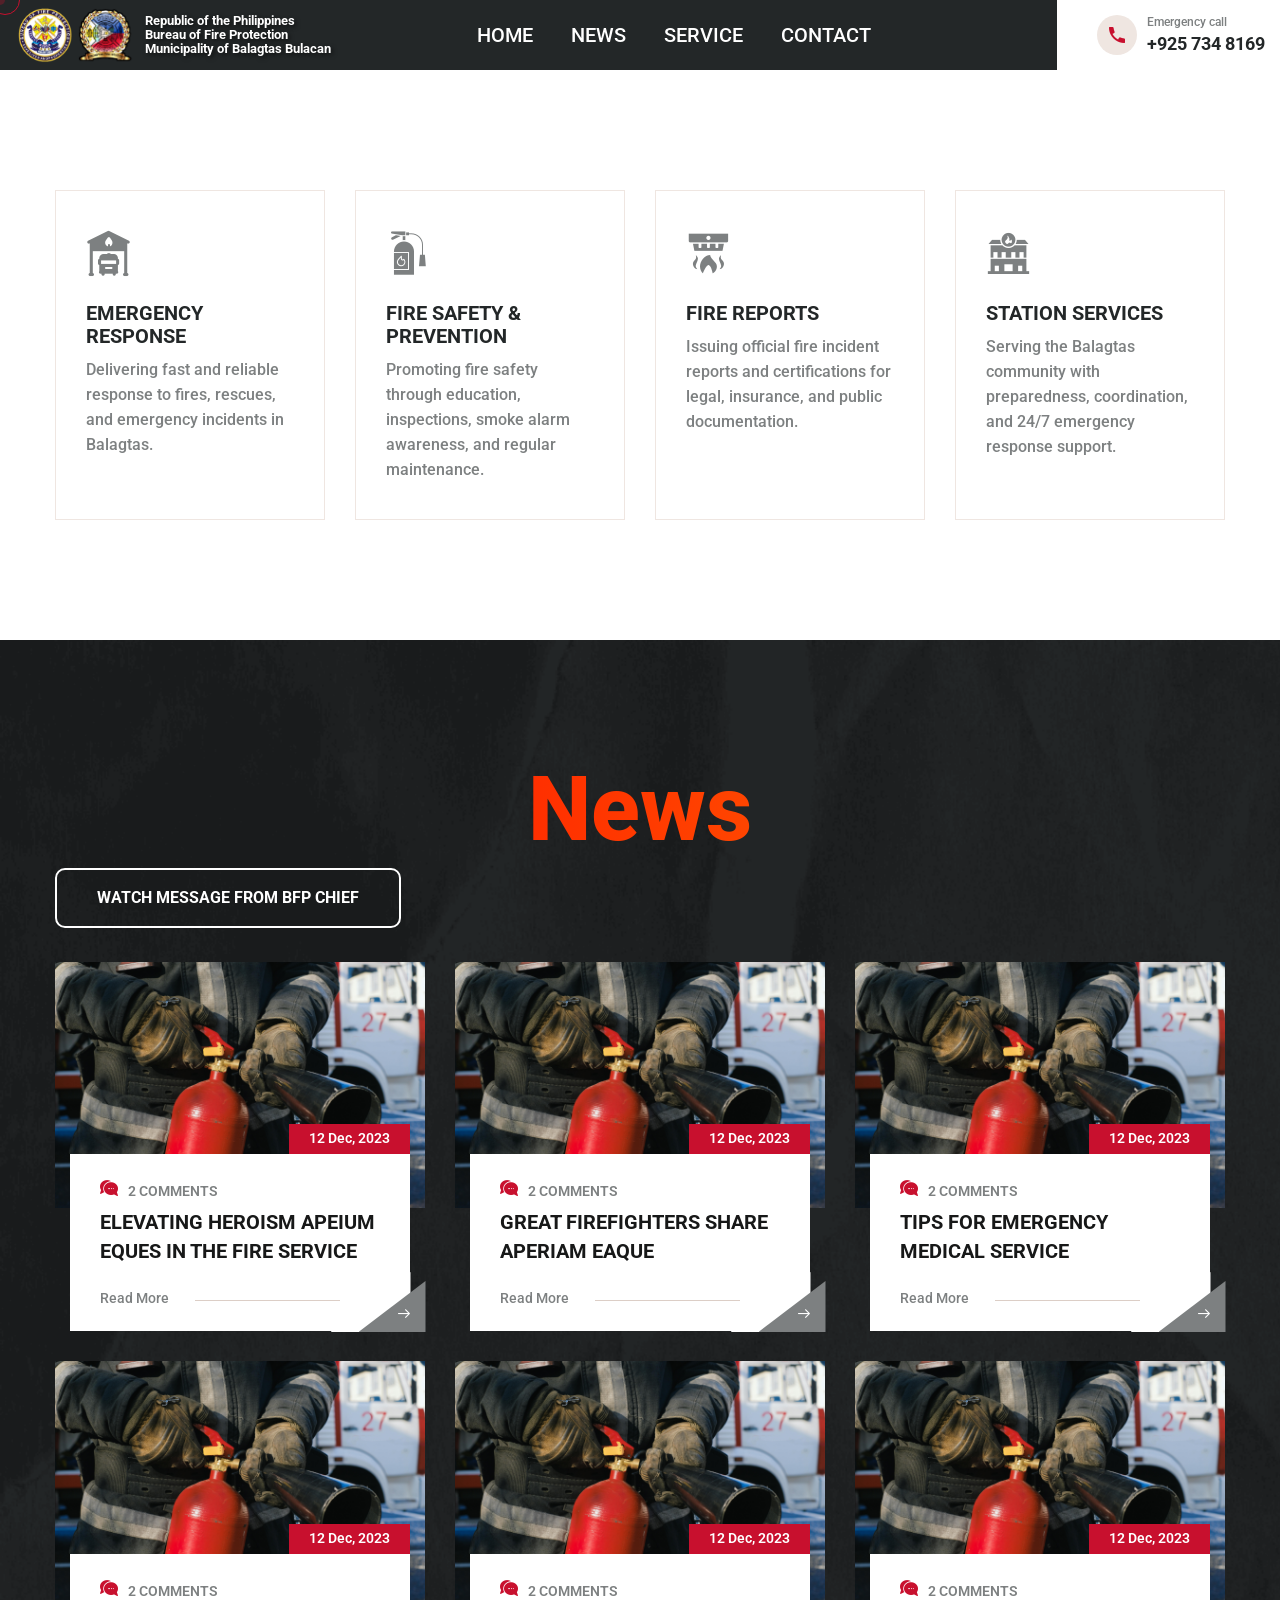
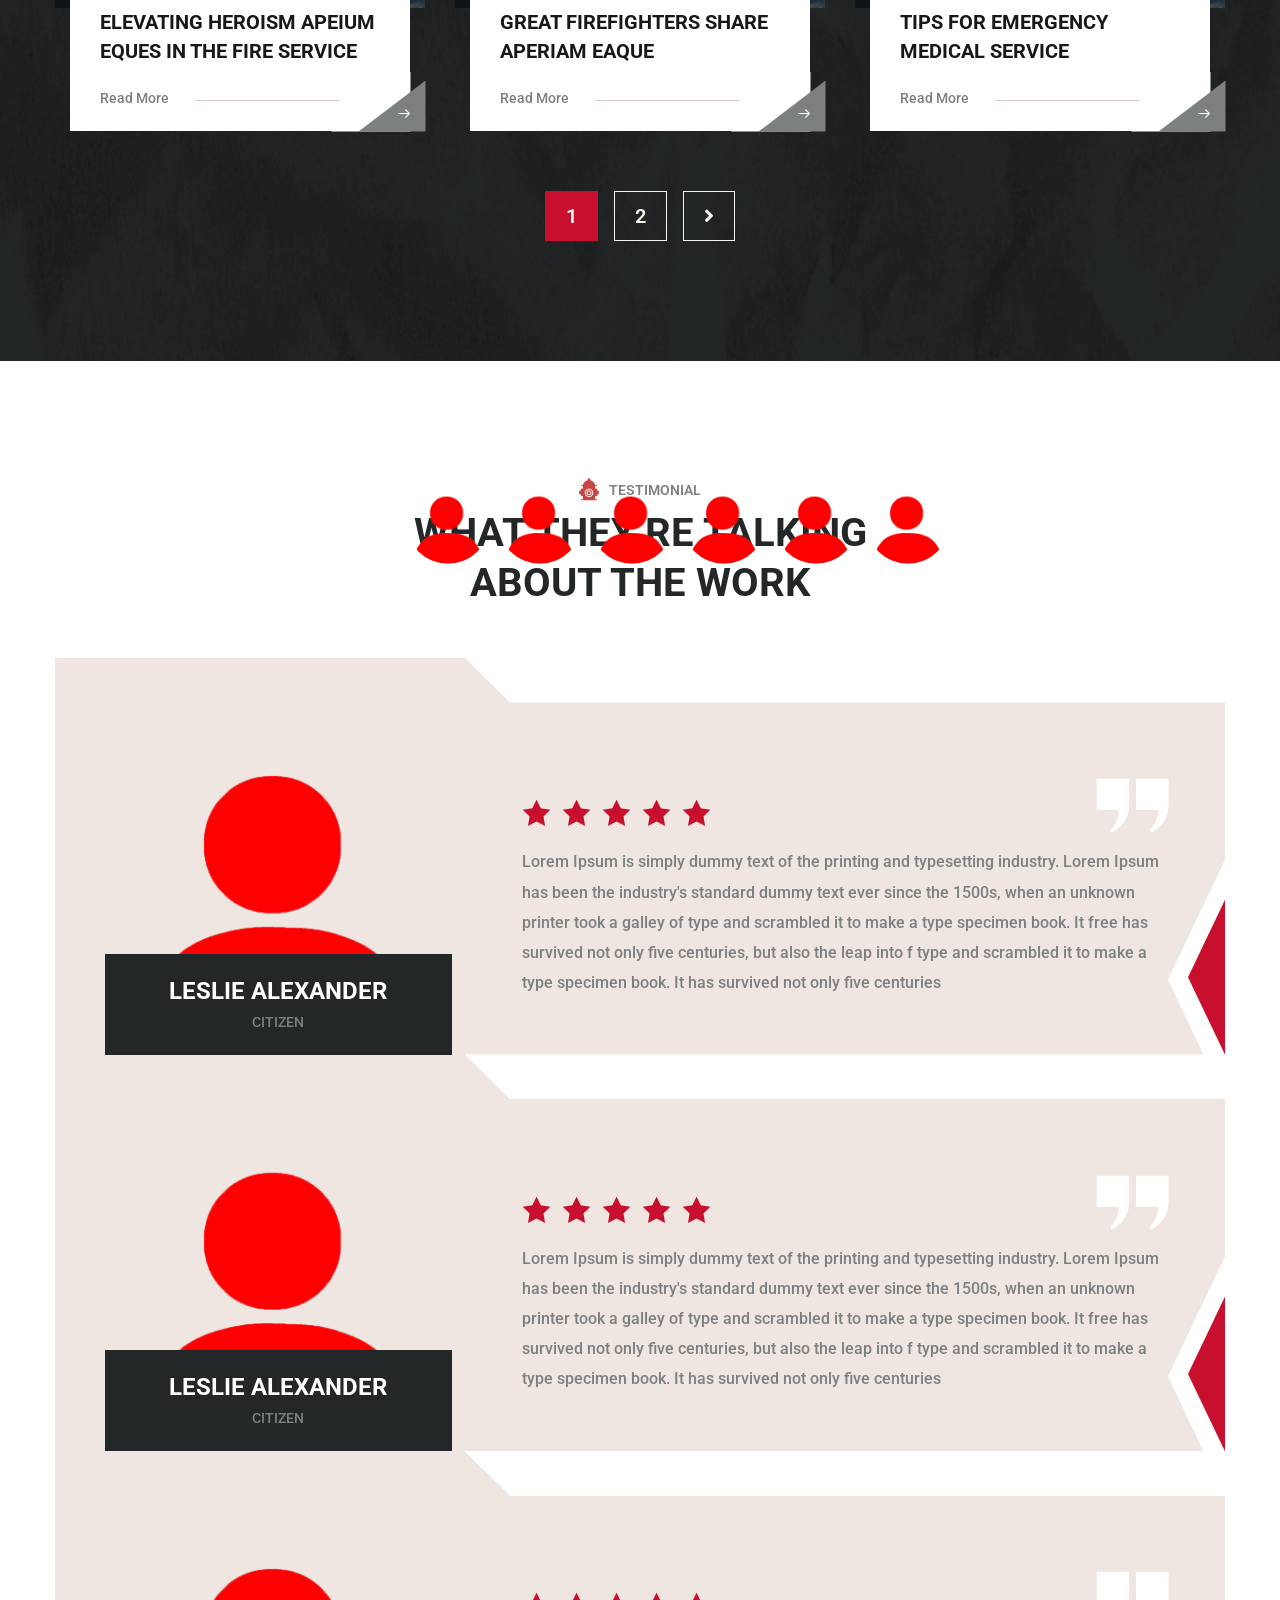
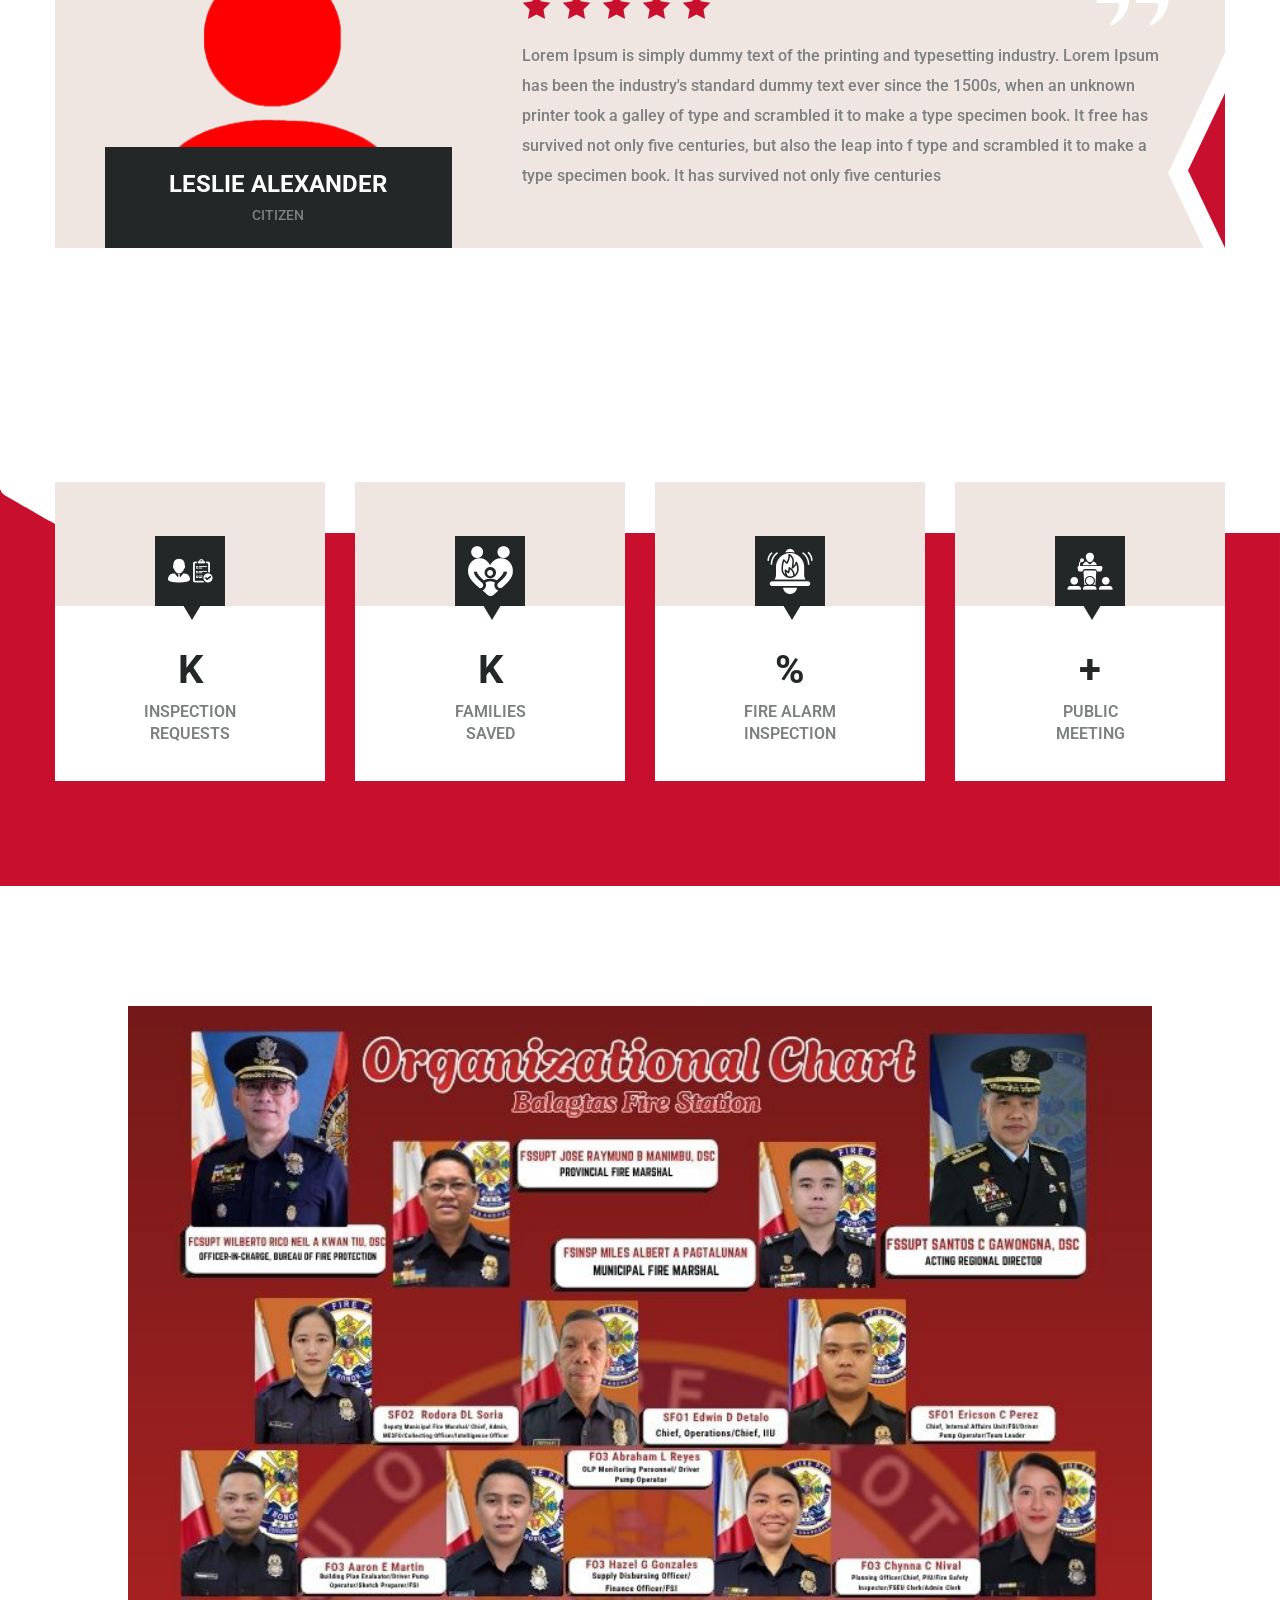
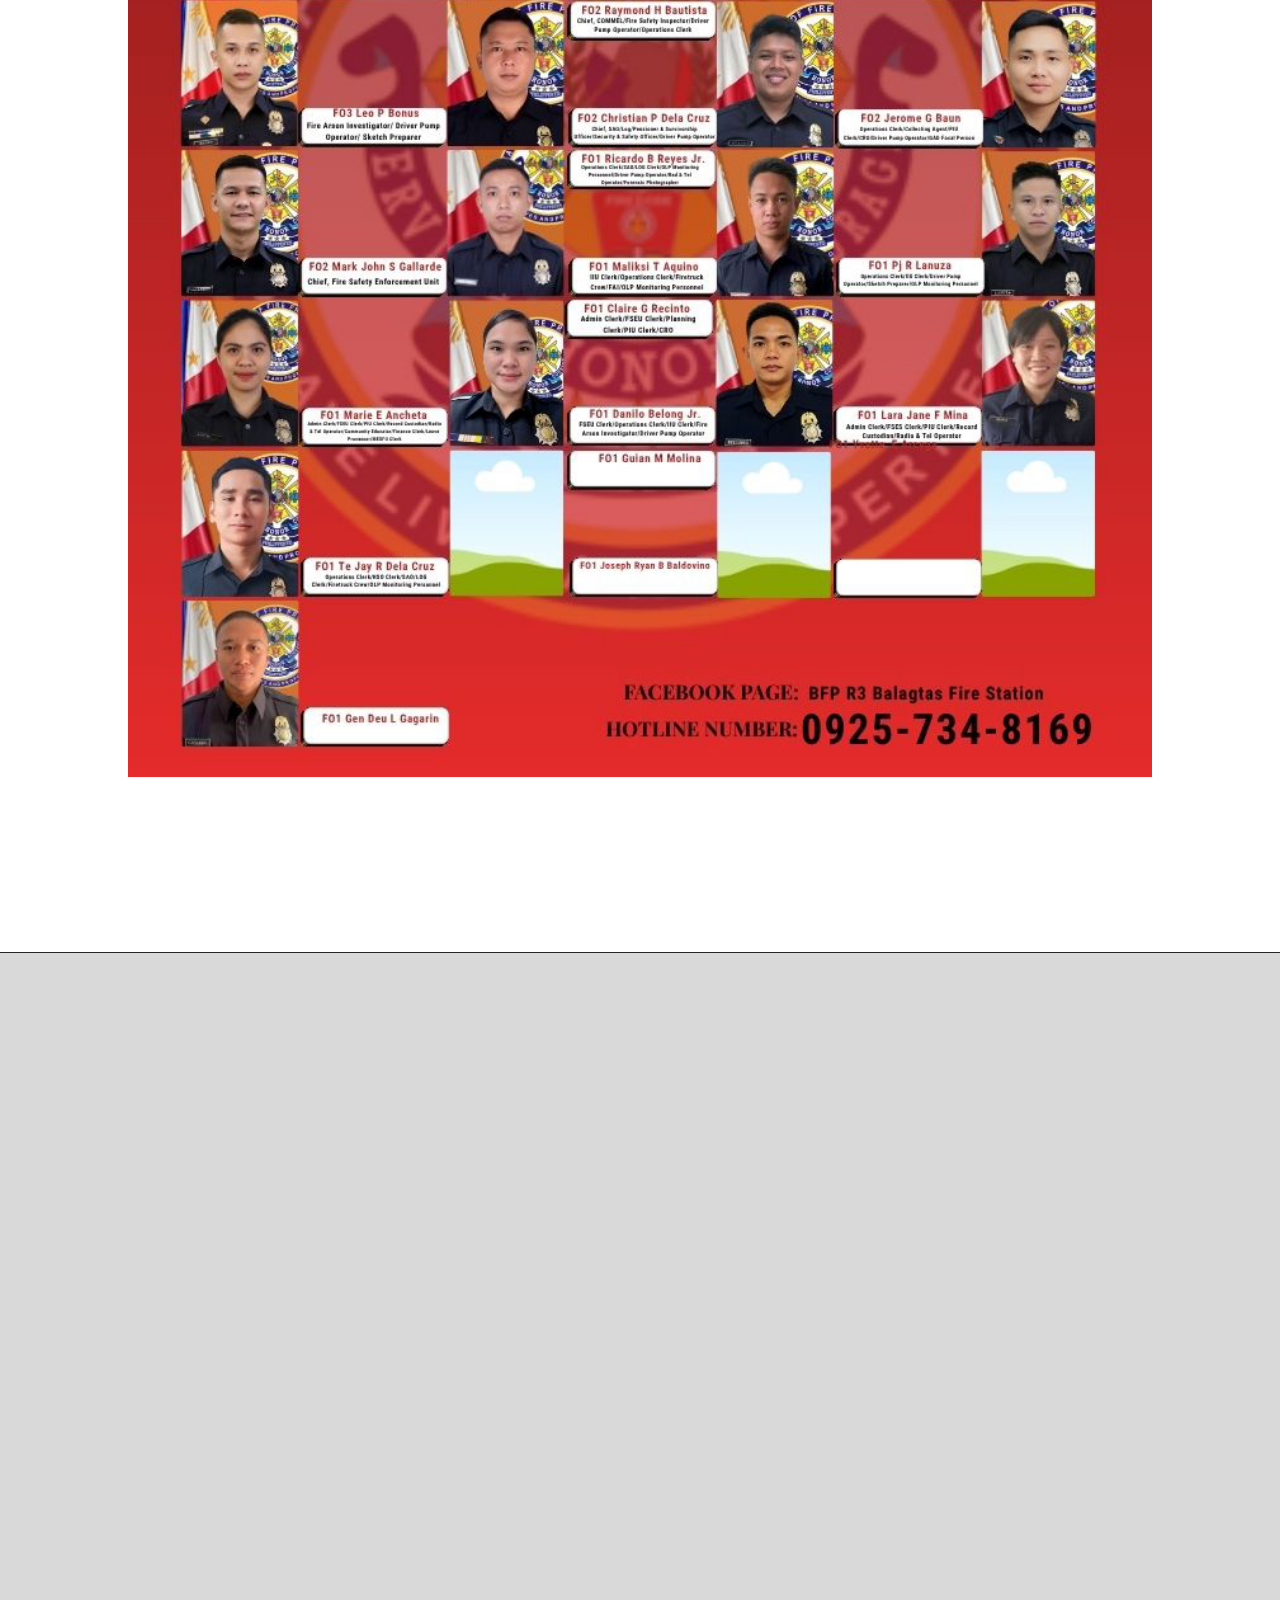
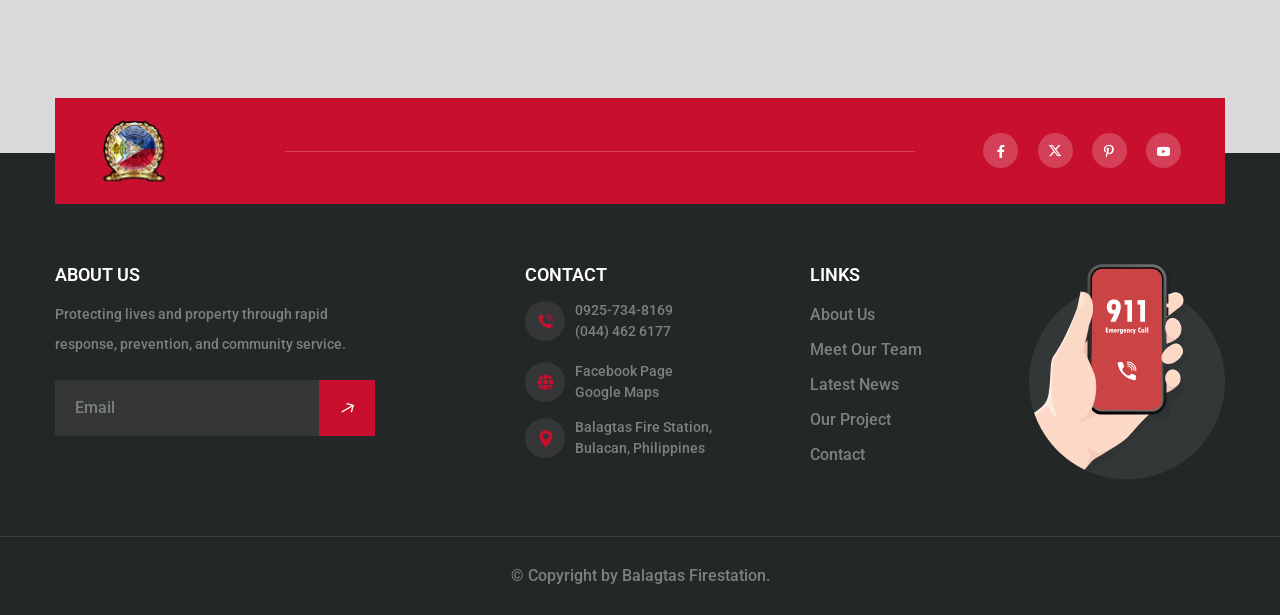
==== index.html @ 59e80b72 "enhancements april 16" ====
<!DOCTYPE html>
<!-- language -->
<html lang="en">


<!-- Mirrored from bracketweb.com/firdip-html/index.html by HTTrack Website Copier/3.x [XR&CO'2014], Mon, 30 Mar 2026 02:58:49 GMT -->
<head>
    <!-- ========== Meta Tags ========== -->
    <meta charset="UTF-8">
    <meta http-equiv="X-UA-Compatible" content="IE=edge">
    <meta name="viewport" content="width=device-width, initial-scale=1.0">
    <meta name="author" content="bracket-web">
    <meta name="description" content="Balagtas Firestation is beautifully designed Figma template especially for the fire department, fireman, fire prevention, fire fighting, fire station, protection, firefighter and all other fire & safety business and websites.">

    <!-- ======== Page title ============ -->
    <title>Home || Balagtas Firestation || Fire Department</title>

    <!-- ========== Favicon Icon ========== -->
    <link rel="shortcut icon" href="assets/images/favicons/apple-touch-icon.png" type="image/x-icon">
    <link rel="apple-touch-icon" sizes="180x180" href="assets/images/favicons/apple-touch-icon.png">
    <link rel="icon" type="image/png" sizes="32x32" href="assets/images/favicons/favicon-32x32.png">
    <link rel="icon" type="image/png" sizes="16x16" href="assets/images/favicons/favicon-16x16.png">
    <link rel="manifest" href="assets/images/favicons/site.webmanifest">


    <!-- fonts -->
    <link rel="preconnect" href="https://fonts.googleapis.com/">
    <link rel="preconnect" href="https://fonts.gstatic.com/" crossorigin>
    <link href="https://fonts.googleapis.com/css2?family=Roboto:ital,wght@0,100;0,300;0,400;0,500;0,700;0,900;1,100;1,300;1,400;1,500;1,700;1,900&amp;display=swap" rel="stylesheet">

    <!-- ===========  All Stylesheet ================= -->
    <!--  Bootstrap css plugins -->
    <link rel="stylesheet" href="assets/vendors/bootstrap/css/bootstrap.min.css">
    <!--  bootstrap-select css plugins -->
    <link rel="stylesheet" href="assets/vendors/bootstrap-select/bootstrap-select.min.css">
    <!--  animate css plugins -->
    <link rel="stylesheet" href="assets/vendors/animate/animate.min.css">
    <!--  fontawesome css plugins -->
    <link rel="stylesheet" href="assets/vendors/fontawesome/css/all.min.css">
    <!--  jquery-ui css plugins -->
    <link rel="stylesheet" href="assets/vendors/jquery-ui/jquery-ui.css">
    <!--  jarallax css plugins -->
    <link rel="stylesheet" href="assets/vendors/jarallax/jarallax.css">
    <!--  magnific-popup css plugins -->
    <link rel="stylesheet" href="assets/vendors/jquery-magnific-popup/jquery.magnific-popup.css">
    <!--  nouislider css plugins -->
    <link rel="stylesheet" href="assets/vendors/nouislider/nouislider.min.css">
    <!--  nouislider css plugins -->
    <link rel="stylesheet" href="assets/vendors/nouislider/nouislider.pips.css">
    <!--  nouislider css plugins -->
    <link rel="stylesheet" href="assets/vendors/firdip-icons/style.css">
    <!--  slider css plugins -->
    <link rel="stylesheet" href="assets/vendors/owl-carousel/css/owl.carousel.min.css">
    <link rel="stylesheet" href="assets/vendors/owl-carousel/css/owl.theme.default.min.css">

    <link rel="stylesheet" href="assets/vendors/slick-carousel/slick.css">
    <link rel="stylesheet" href="assets/vendors/slick-carousel/slick-theme.css">
    
    <!-- template styles -->
    <link rel="stylesheet" href="assets/css/styles.css">
</head>

<body class="custom-cursor">

    <!-- Custom Cursor -->
    <div class="custom-cursor__cursor"></div>
    <div class="custom-cursor__cursor-two"></div>

    <!-- Preloader Start-->
    <div class="preloader">
        <div class="preloader__image" style="background-image: url(assets/images/loader.png);"></div>
    </div>
    <!-- Preloader End-->

    <div class="page-wrapper">
        <!-- <div class="topbar-one">
            <div class="container-fluid">
                <div class="topbar-one__inner">
                    <ul class="list-unstyled topbar-one__info">
                        <li class="topbar-one__info__item">
                            <i class="icon-pin topbar-one__info__icon"></i>
                            <span class="topbar-one__info__item__location">30 Commercial road fratton, australia </span>
                        </li>
                        <li class="topbar-one__info__item">
                            <i class="icon-message topbar-one__info__icon"></i>
                            <a href="mailto:needhelp@company.com">needhelp@company.com</a>
                        </li>
                    </ul>
                    <div class="topbar-one__right">
                        <div class="topbar-one__social">
                            <a href="https://facebook.com/"><i class="icon-facebook-f" aria-hidden="true"></i><span class="sr-only">Facebook</span></a>
                            <a href="https://twitter.com/"><i class="icon-x-twitter" aria-hidden="true"></i> <span class="sr-only">Twitter</span></a>
                            <a href="https://pinterest.com/"><i class="icon-pinterest-p" aria-hidden="true"></i><span class="sr-only">Pinterest</span></a>
                            <a href="https://instagram.com/"><i class="icon-youtube" aria-hidden="true"></i><span class="sr-only">youtube</span></a>
                        </div>
                    </div>
                </div>
            </div>
        </div> -->

        <header class="main-header sticky-header sticky-header--normal">
            <div class="container-fluid">
                <div class="main-header__inner">
                    <div class="main-header__logo logo-firdip">
                        <a href="index.html">
                            <img src="assets/images/bfp_logo.png" width="60" alt="BFP-main logo">
                            <!-- <img src="assets/images/r3_logo.png" width="60" alt="BFP-R3 logo"> -->
                        </a>
                        <a href="index.html">
                            <img src="assets/images/Balagtas FS logo.png" width="60" alt="Balagtas Fire Station logo">
                        </a>
                        <div class="bfp-header-title">
                            <span>Republic of the Philippines</span>
                            <span>Bureau of Fire Protection</span>
                            <span>Municipality of Balagtas Bulacan</span>
                        </div>
                    </div>
                    <nav class="main-header__nav main-menu">
                        <ul class="main-menu__list">

                            <li class="dropdown megamenu">
                                <a href="index.html">Home</a>
                                <ul>
                                    <li>
                                        <section class="home-showcase">
                                            <div class="container">
                                                <div class="home-showcase__inner">
                                                    <div class="row">
                                                        <div class="col-md-6 col-lg-3">
                                                            <div class="demo-one__card">
                                                                <div class="demo-one__image">
                                                                    <img src="assets/images/home-showcase/home-showcase-1.jpg" alt="Balagtas Fire Station logo">
                                                                    <div class="demo-one__btns">
                                                                        <a href="index.html" class="firdip-btn demo-one__btn">
                                                                            <span>Multi Page</span>
                                                                        </a><!-- /.thm-btn demo-one__btn -->
                                                                        <a href="index-one-page.html" class="firdip-btn demo-one__btn">
                                                                            <span>One Page</span>
                                                                        </a><!-- /.thm-btn demo-one__btn -->
                                                                    </div><!-- /.demo-one__btns -->
                                                                </div><!-- /.demo-one__image -->
                                                                <div class="demo-one__content">
                                                                    <h3 class="demo-one__title">
                                                                        <a href="index.html">Home Page 01</a>
                                                                    </h3><!-- /.demo-one__title -->
                                                                </div><!-- /.demo-one__content -->
                                                            </div><!-- /.demo-one__card -->
                                                        </div><!-- /.col-md-6 col-lg-3 -->
                                                        <div class="col-md-6 col-lg-3">
                                                            <div class="demo-one__card">
                                                                <div class="demo-one__image">
                                                                    <img src="assets/images/home-showcase/home-showcase-2.jpg" alt="Balagtas Fire Station logo">
                                                                    <div class="demo-one__btns">
                                                                        <a href="index-2.html" class="firdip-btn demo-one__btn">
                                                                            <span>Multi Page</span>
                                                                        </a><!-- /.thm-btn demo-one__btn -->
                                                                        <a href="index-2-one-page.html" class="firdip-btn demo-one__btn">
                                                                            <span>One Page</span>
                                                                        </a><!-- /.thm-btn demo-one__btn -->
                                                                    </div><!-- /.demo-one__btns -->
                                                                </div><!-- /.demo-one__image -->
                                                                <div class="demo-one__content">
                                                                    <h3 class="demo-one__title">
                                                                        <a href="index-2.html">Home Page 02</a>
                                                                    </h3><!-- /.demo-one__title -->
                                                                </div><!-- /.demo-one__content -->
                                                            </div><!-- /.demo-one__card -->
                                                        </div><!-- /.col-md-6 col-lg-3 -->
                                                        <div class="col-md-6 col-lg-3">
                                                            <div class="demo-one__card">
                                                                <div class="demo-one__image">
                                                                    <img src="assets/images/home-showcase/home-showcase-3.jpg" alt="Balagtas Fire Station logo">
                                                                    <div class="demo-one__btns">
                                                                        <a href="index-3.html" class="firdip-btn demo-one__btn">
                                                                            <span>Multi Page</span>
                                                                        </a><!-- /.thm-btn demo-one__btn -->
                                                                        <a href="index-3-one-page.html" class="firdip-btn demo-one__btn">
                                                                            <span>One Page</span>
                                                                        </a><!-- /.thm-btn demo-one__btn -->
                                                                    </div><!-- /.demo-one__btns -->
                                                                </div><!-- /.demo-one__image -->
                                                                <div class="demo-one__content">
                                                                    <h3 class="demo-one__title">
                                                                        <a href="index-3.html">Home Page 03</a>
                                                                    </h3><!-- /.demo-one__title -->
                                                                </div><!-- /.demo-one__content -->
                                                            </div><!-- /.demo-one__card -->
                                                        </div><!-- /.col-md-6 col-lg-3 -->
                                                        <div class="col-md-6 col-lg-3">
                                                            <div class="demo-one__card">
                                                                <div class="demo-one__image">
                                                                    <img src="assets/images/home-showcase/home-showcase-4.jpg" alt="Balagtas Fire Station logo">
                                                                    <div class="demo-one__btns">
                                                                        <a href="index-dark.html" class="firdip-btn demo-one__btn">
                                                                            <span>View Page</span>
                                                                        </a><!-- /.thm-btn demo-one__btn -->
                                                                    </div><!-- /.demo-one__btns -->
                                                                </div><!-- /.demo-one__image -->
                                                                <div class="demo-one__content">
                                                                    <h3 class="demo-one__title">
                                                                        <a href="index-dark.html">Home Dark</a>
                                                                    </h3><!-- /.demo-one__title -->
                                                                </div><!-- /.demo-one__content -->
                                                            </div><!-- /.demo-one__card -->
                                                        </div><!-- /.col-md-6 col-lg-3 -->
                                                    </div><!-- /.row -->

                                                </div><!-- /.home-showcase__inner -->
                                            </div><!-- /.container -->
                                        </section>
                                    </li>
                                </ul>
                            </li>
                            <li class="dropdown">
                                <a href="" onclick="event.preventDefault(); document.getElementById('news').scrollIntoView();">News</a>
                                <ul class="sub-menu">
                                    <li><a href="" onclick="event.preventDefault(); document.getElementById('news').scrollIntoView();">Latest News</a></li>
                                    <li><a href="#allnews">Highlights</a></li>
                                    <li><a href="#allnews">All News</a></li>
                                </ul>
                            </li>
                            <li class="dropdown">
                                <a href="" onclick="event.preventDefault(); document.getElementById('services').scrollIntoView();">Service</a>
                                <ul class="sub-menu">
                                    <li><a href="" onclick="event.preventDefault(); document.getElementById('services').scrollIntoView();">Capabilities</a></li>
                                    <li><a href="" onclick="event.preventDefault(); document.getElementById('testimonials').scrollIntoView();">Testimonials</a></li>
                                </ul>
                            </li>
                            <!-- 
                            <li class="dropdown">
                                <a href="#">Shop</a>
                                <ul class="sub-menu">
                                    <li class="dropdown"><a href="#">Products</a>
                                        <ul class="sub-menu">
                                            <li><a href="products.html">No Sidebar</a></li>
                                            <li><a href="products-left.html">Left Sidebar</a></li>
                                            <li><a href="products-right.html">Right Sidebar</a></li>
                                        </ul>
                                    </li>
                                    <li><a href="products-carousel.html">Products Carousel</a></li>
                                    <li><a href="product-details.html">Product Details</a></li>
                                    <li><a href="cart.html">Cart</a></li>
                                    <li><a href="checkout.html">Checkout</a></li>
                                </ul>
                            </li>
                            <li class="dropdown">
                                <a href="#">Blog</a>
                                <ul class="sub-menu">
                                    <li class="dropdown"><a href="#">Blog</a>
                                        <ul class="sub-menu">
                                            <li><a href="pages/news.html">No Sidebar</a></li>
                                            <li><a href="blog-grid-left.html">Left Sidebar</a></li>
                                            <li><a href="blog-grid-right.html">Right Sidebar</a></li>
                                        </ul>
                                    </li>
                                    <li class="dropdown"><a href="#">Blog List</a>
                                        <ul class="sub-menu">
                                            <li><a href="blog-list.html">No Sidebar</a></li>
                                            <li><a href="blog-list-left.html">Left Sidebar</a></li>
                                            <li><a href="blog-list-right.html">Right Sidebar</a></li>
                                        </ul>
                                    </li>
                                    <li><a href="blog-carousel.html">Blog Carousel</a></li>
                                    <li class="dropdown"><a href="#">Blog Details</a>
                                        <ul class="sub-menu">
                                            <li><a href="pages/news-detail.html">No Sidebar</a></li>
                                            <li><a href="blog-details-left.html">Left Sidebar</a></li>
                                            <li><a href="blog-details-right.html">Right Sidebar</a></li>
                                        </ul>
                                    </li>
                                </ul>
                            </li> -->
                            <li>
                                <a href="" onclick="event.preventDefault(); document.getElementById('contact_us').scrollIntoView();">Contact</a>
                            </li>
                        </ul>
                    </nav>
                    <div class="main-header__right">
                        <!-- <a href="#" class="search-toggler main-header__right__info__item"><i class="icon-search" aria-hidden="true"></i><span class="sr-only">Search</span></a>
                        <a href="cart.html" class="main-header__right__info__item"><i class="icon-trolley" aria-hidden="true"></i><span class="sr-only">Search</span></a> -->
                        <a href="tel:+925-734-8169" class="main-header__right__call">
                            <div class="main-header__right__icon">
                                <i class="icon-call"></i>
                            </div>
                            <div class="main-header__right__content">
                                <div class="main-header__right__text">Emergency call</div>
                                <div class="main-header__right__number">+925 734 8169</div>
                            </div>
                        </a>
                        <div class="mobile-nav__btn mobile-nav__toggler">
                            <span></span>
                            <span></span>
                            <span></span>
                        </div>
                    </div>
                </div>
            </div>
        </header>

        <!-- Hero Section Start -->
        <section class="main-slider-one">
            <div id="mainSlider_print" class="main-slider-one__carousel firdip-owl__carousel owl-carousel" 
                data-owl-options='{
                "loop": true,
                "animateOut": "fadeOut",
                "animateIn": "fadeIn",
                "items": 1,
                "autoplay": true,
                "autoplayTimeout": 7000,
                "smartSpeed": 1000,
                "nav": false,
                "dots": true,
                "margin": 0
            }'>
            </div>
        </section>
        <!-- Hero Section Start -->

        <!-- Feature Section Start -->
        <section id="services" class="feature-one">
            <div class="container">
                <div class="row gutter-y-30">
                    <div class="col-lg-3 col-md-4">
                        <div class="feature-one__item wow fadeInUp" data-wow-duration="1500ms" data-wow-delay="300ms">
                            <div class="feature-one__item__icon">
                                <i class="icon-fire-department-1"></i>
                            </div>
                            <h4 class="feature-one__item__title">EMERGENCY RESPONSE</h4>
                            <p class="feature-one__item__text">Delivering fast and reliable response to fires, rescues, and emergency incidents in Balagtas.</p>
                        </div>
                    </div>
                    <div class="col-lg-3 col-md-4">
                        <div class="feature-one__item wow fadeInUp" data-wow-duration="1500ms" data-wow-delay="500ms">
                            <div class="feature-one__item__icon">
                                <i class="icon-fire-extinguisher--1"></i>
                            </div>
                            <h4 class="feature-one__item__title">FIRE SAFETY & PREVENTION</h4>
                            <p class="feature-one__item__text">Promoting fire safety through education, inspections, smoke alarm awareness, and regular maintenance.</p>
                        </div>
                    </div>
                    <div class="col-lg-3 col-md-4">
                        <div class="feature-one__item wow fadeInUp" data-wow-duration="1500ms" data-wow-delay="700ms">
                            <div class="feature-one__item__icon">
                                <i class="icon-smoke-detector-1"></i>
                            </div>
                            <h4 class="feature-one__item__title">FIRE REPORTS</h4>
                            <p class="feature-one__item__text">Issuing official fire incident reports and certifications for legal, insurance, and public documentation.</p>
                        </div>
                    </div>
                    <div class="col-lg-3 col-md-4">
                        <div class="feature-one__item wow fadeInUp" data-wow-duration="1500ms" data-wow-delay="900ms">
                            <div class="feature-one__item__icon">
                                <i class="icon-fire-station-1"></i>
                            </div>
                            <h4 class="feature-one__item__title">STATION SERVICES</h4>
                            <p class="feature-one__item__text">Serving the Balagtas community with preparedness, coordination, and 24/7 emergency response support.</p>
                        </div>
                    </div>
                </div>
            </div>
        </section>
        <!-- Feature Section End -->

        <!-- Blog Section Start -->
        <section id="news" class="blog-one blog-one--page">
                
            <div class="container">

                <h2 class="fire-text" style="opacity: 1; text-align: center; font-style: normal; font-weight: 800; font-size: 90px; line-height: 111%;">News</h2>
                
             <a href="https://www.youtube.com/watch?v=p_rXyD5Z5Ck" target="_blank" class="firdip-btn">
  <span>Watch Message from BFP Chief</span>
</a>

                <br />
                <br />
                <div class="row gutter-y-30">
                    <div class="col-md-6 col-lg-4">
                        <div class="blog-card wow fadeInUp" data-wow-duration='1500ms' data-wow-delay='000ms'>
                            <a href="blog-details-right.html" class="blog-card__image">
                                <img src="assets/images/background/fire-extinguisher.jpg" alt="Elevating Heroism Apeium Eques in the Fire Service">
                            </a>

                            <div class="blog-card__content">
                                <ul class="list-unstyled blog-card__meta">
                                    <li class="blog-card__meta__item"><a href="pages/news-detail.html" class="blog-card__comment"><i class="icon-bubble-chat-1"></i>2 Comments</a></li>
                                    <li class="blog-card__meta__item">
                                        <p class="blog-card__date">12 Dec, 2023</p>
                                    </li>
                                </ul>
                                <h3 class="blog-card__title"><a href="blog-details-right.html">Elevating Heroism Apeium Eques in the Fire Service</a></h3>
                                <a href="blog-details-right.html" class="blog-card__link">Read More<i class="icon-arrow-left"></i></a>
                            </div>
                        </div>
                    </div><!-- /.col-md-6 col-lg-4 -->
                    <div class="col-md-6 col-lg-4">
                        <div class="blog-card wow fadeInUp" data-wow-duration='1500ms' data-wow-delay='100ms'>
                            <a href="blog-details-right.html" class="blog-card__image">
                                <img src="assets/images/background/fire-extinguisher.jpg" alt="Great Firefighters Share aperiam eaque">
                            </a>

                            <div class="blog-card__content">
                                <ul class="list-unstyled blog-card__meta">
                                    <li class="blog-card__meta__item"><a href="pages/news-detail.html" class="blog-card__comment"><i class="icon-bubble-chat-1"></i>2 Comments</a></li>
                                    <li class="blog-card__meta__item">
                                        <p class="blog-card__date">12 Dec, 2023</p>
                                    </li>
                                </ul>
                                <h3 class="blog-card__title"><a href="blog-details-right.html">Great Firefighters Share aperiam eaque</a></h3>
                                <a href="blog-details-right.html" class="blog-card__link">Read More<i class="icon-arrow-left"></i></a>
                            </div>
                        </div>
                    </div><!-- /.col-md-6 col-lg-4 -->
                    <div class="col-md-6 col-lg-4">
                        <div class="blog-card wow fadeInUp" data-wow-duration='1500ms' data-wow-delay='200ms'>
                            <a href="blog-details-right.html" class="blog-card__image">
                                <img src="assets/images/background/fire-extinguisher.jpg" alt="Tips for Emergency Medical Service">
                            </a>

                            <div class="blog-card__content">
                                <ul class="list-unstyled blog-card__meta">
                                    <li class="blog-card__meta__item"><a href="pages/news-detail.html" class="blog-card__comment"><i class="icon-bubble-chat-1"></i>2 Comments</a></li>
                                    <li class="blog-card__meta__item">
                                        <p class="blog-card__date">12 Dec, 2023</p>
                                    </li>
                                </ul>
                                <h3 class="blog-card__title"><a href="blog-details-right.html">Tips for Emergency Medical Service</a></h3>
                                <a href="blog-details-right.html" class="blog-card__link">Read More<i class="icon-arrow-left"></i></a>
                            </div>
                        </div>
                    </div><!-- /.col-md-6 col-lg-4 -->
                    <div class="col-md-6 col-lg-4">
                        <div class="blog-card wow fadeInUp" data-wow-duration='1500ms' data-wow-delay='000ms'>
                            <a href="blog-details-right.html" class="blog-card__image">
                                <img src="assets/images/background/fire-extinguisher.jpg" alt="Elevating Heroism Apeium Eques in the Fire Service">
                            </a>

                            <div class="blog-card__content">
                                <ul class="list-unstyled blog-card__meta">
                                    <li class="blog-card__meta__item"><a href="pages/news-detail.html" class="blog-card__comment"><i class="icon-bubble-chat-1"></i>2 Comments</a></li>
                                    <li class="blog-card__meta__item">
                                        <p class="blog-card__date">12 Dec, 2023</p>
                                    </li>
                                </ul>
                                <h3 class="blog-card__title"><a href="blog-details-right.html">Elevating Heroism Apeium Eques in the Fire Service</a></h3>
                                <a href="blog-details-right.html" class="blog-card__link">Read More<i class="icon-arrow-left"></i></a>
                            </div>
                        </div>
                    </div><!-- /.col-md-6 col-lg-4 -->
                    <div class="col-md-6 col-lg-4">
                        <div class="blog-card wow fadeInUp" data-wow-duration='1500ms' data-wow-delay='100ms'>
                            <a href="blog-details-right.html" class="blog-card__image">
                                <img src="assets/images/background/fire-extinguisher.jpg" alt="Great Firefighters Share aperiam eaque">
                            </a>

                            <div class="blog-card__content">
                                <ul class="list-unstyled blog-card__meta">
                                    <li class="blog-card__meta__item"><a href="pages/news-detail.html" class="blog-card__comment"><i class="icon-bubble-chat-1"></i>2 Comments</a></li>
                                    <li class="blog-card__meta__item">
                                        <p class="blog-card__date">12 Dec, 2023</p>
                                    </li>
                                </ul>
                                <h3 class="blog-card__title"><a href="blog-details-right.html">Great Firefighters Share aperiam eaque</a></h3>
                                <a href="blog-details-right.html" class="blog-card__link">Read More<i class="icon-arrow-left"></i></a>
                            </div>
                        </div>
                    </div><!-- /.col-md-6 col-lg-4 -->
                    <div class="col-md-6 col-lg-4">
                        <div class="blog-card wow fadeInUp" data-wow-duration='1500ms' data-wow-delay='200ms'>
                            <a href="blog-details-right.html" class="blog-card__image">
                                <img src="assets/images/background/fire-extinguisher.jpg" alt="Tips for Emergency Medical Service">
                            </a>

                            <div class="blog-card__content">
                                <ul class="list-unstyled blog-card__meta">
                                    <li class="blog-card__meta__item"><a href="pages/news-detail.html" class="blog-card__comment"><i class="icon-bubble-chat-1"></i>2 Comments</a></li>
                                    <li class="blog-card__meta__item">
                                        <p class="blog-card__date">12 Dec, 2023</p>
                                    </li>
                                </ul>
                                <h3 class="blog-card__title"><a href="blog-details-right.html">Tips for Emergency Medical Service</a></h3>
                                <a href="blog-details-right.html" class="blog-card__link">Read More<i class="icon-arrow-left"></i></a>
                            </div>
                        </div>
                    </div><!-- /.col-md-6 col-lg-4 -->
                    <div class="col-12">
                        <div class="pronation_widget text-center">
                            <ul class="list-unstyled">
                                <li><a href="#" class="active">1</a></li>
                                <li><a href="#">2</a></li>
                                <li><a href="#"><i class="fas fa-angle-right"></i></a></li>
                            </ul>
                        </div>
                    </div>
                </div><!-- /.row -->
            </div><!-- /.container -->
        </section>
        <!-- Blog Section End -->

        <!-- Testimonials Section Start -->
        <section id="testimonials" class="testimonials-two">
            <div class="container">
                <div class="sec-title  text-center wow fadeInUp" data-wow-duration='1500ms' data-wow-delay='000ms'>
                    <h6 class="sec-title__tagline"><img src="assets/images/sec-title-s-1.png" alt="Testimonial" class="sec-title__img"> Testimonial</h6>
                    <h3 class="sec-title__title">What they’re talking <br> about the work</h3>
                </div>

                <div class="testimonials-two__carousel__inner">
                    <div class="testimonials-two__carousel firdip-slick__carousel" data-slick-options='{
				"slidesToShow": 1,
				"slidesToScroll": 1,
				"autoplay": true,
				"autoplaySpeed": 4000,
				"speed": 2000,
				"asNavFor": ".testimonials-two__carousel-thumb",
				"infinite": true,
				"arrows": true,
				"dots": false,
				"prevArrow": "<button class=\"slick-button slick-button--prev\"><i class=\"icon-arrow-right\"></i></button>",
				"nextArrow": "<button class=\"slick-button slick-button--next\"><i class=\"icon-arrow-left\"></i></button>"
			}'>

                        <div class="testimonials-two__item">
                            <div class="row">
                                <div class="col-lg-4">
                                    <div class="testimonials-two__item__thumb">
                                        <div class="testimonials-two__item__thumb__item">
                                            <img src="assets/images/default-avatar.png" alt="Balagtas Fire Station logo">
                                            <div class="testimonials-two__item__content">
                                                <h4 class="testimonials-two__item__content__title">Leslie Alexander</h4>
                                                <span class="testimonials-two__item__content__dec">citizen</span>
                                            </div>
                                        </div>
                                    </div>
                                </div>
                                <div class="col-lg-8">
                                    <div class="testimonials-two__content">
                                        <div class="testimonials-two__content__star">
                                            <i class="icon-star"></i>
                                            <i class="icon-star"></i>
                                            <i class="icon-star"></i>
                                            <i class="icon-star"></i>
                                            <i class="icon-star"></i>
                                        </div>
                                        <p class="testimonials-two__content__text">Lorem Ipsum is simply dummy text of the printing and typesetting industry. Lorem Ipsum has been the industry's standard dummy text ever since the 1500s, when an unknown printer took a galley of type and scrambled it to make a type specimen book. It free has survived not only five centuries, but also the leap into f type and scrambled it to make a type specimen book. It has survived not only five centuries</p>
                                        <div class="testimonials-two__content__quite">
                                            <i class="icon-quite"></i>
                                        </div>
                                    </div>
                                </div>
                            </div>
                            <div class="testimonials-two__item__box"></div>
                        </div>

                        <div class="testimonials-two__item">
                            <div class="row">
                                <div class="col-lg-4">
                                    <div class="testimonials-two__item__thumb">
                                        <div class="testimonials-two__item__thumb__item">
                                            <img src="assets/images/default-avatar.png" alt="Balagtas Fire Station logo">
                                            <div class="testimonials-two__item__content">
                                                <h4 class="testimonials-two__item__content__title">Leslie Alexander</h4>
                                                <span class="testimonials-two__item__content__dec">citizen</span>
                                            </div>
                                        </div>
                                    </div>
                                </div>
                                <div class="col-lg-8">
                                    <div class="testimonials-two__content">
                                        <div class="testimonials-two__content__star">
                                            <i class="icon-star"></i>
                                            <i class="icon-star"></i>
                                            <i class="icon-star"></i>
                                            <i class="icon-star"></i>
                                            <i class="icon-star"></i>
                                        </div>
                                        <p class="testimonials-two__content__text">Lorem Ipsum is simply dummy text of the printing and typesetting industry. Lorem Ipsum has been the industry's standard dummy text ever since the 1500s, when an unknown printer took a galley of type and scrambled it to make a type specimen book. It free has survived not only five centuries, but also the leap into f type and scrambled it to make a type specimen book. It has survived not only five centuries</p>
                                        <div class="testimonials-two__content__quite">
                                            <i class="icon-quite"></i>
                                        </div>
                                    </div>
                                </div>
                            </div>
                            <div class="testimonials-two__item__box"></div>
                        </div>

                        <div class="testimonials-two__item">
                            <div class="row">
                                <div class="col-lg-4">
                                    <div class="testimonials-two__item__thumb">
                                        <div class="testimonials-two__item__thumb__item">
                                            <img src="assets/images/default-avatar.png" alt="Balagtas Fire Station logo">
                                            <div class="testimonials-two__item__content">
                                                <h4 class="testimonials-two__item__content__title">Leslie Alexander</h4>
                                                <span class="testimonials-two__item__content__dec">citizen</span>
                                            </div>
                                        </div>
                                    </div>
                                </div>
                                <div class="col-lg-8">
                                    <div class="testimonials-two__content">
                                        <div class="testimonials-two__content__star">
                                            <i class="icon-star"></i>
                                            <i class="icon-star"></i>
                                            <i class="icon-star"></i>
                                            <i class="icon-star"></i>
                                            <i class="icon-star"></i>
                                        </div>
                                        <p class="testimonials-two__content__text">Lorem Ipsum is simply dummy text of the printing and typesetting industry. Lorem Ipsum has been the industry's standard dummy text ever since the 1500s, when an unknown printer took a galley of type and scrambled it to make a type specimen book. It free has survived not only five centuries, but also the leap into f type and scrambled it to make a type specimen book. It has survived not only five centuries</p>
                                        <div class="testimonials-two__content__quite">
                                            <i class="icon-quite"></i>
                                        </div>
                                    </div>
                                </div>
                            </div>
                            <div class="testimonials-two__item__box"></div>
                        </div>
                    </div>
                    <div class="carousel-thumb__two">
                        <div class="testimonials-two__carousel-thumb firdip-slick__carousel" data-slick-options='{
					"asNavFor": ".testimonials-two__carousel",
					"slidesToScroll": 1,
					"autoplay": false,
					"autoplaySpeed": 3000,
					"slidesToShow": 3,
					"infinite": true,
					"vertical": true,
					"focusOnSelect": true,
					"dots": false,
					"arrows": false
				}'>
                            <a href="#item1" class="item" data-hash="item1">
                                <span class="testimonials-two__meta-thumb"><img src="assets/images/default-avatar.png" alt="firdip"></span>
                            </a>
                            <a href="#item2" class="item" data-hash="item2">
                                <span class="testimonials-two__meta-thumb"><img src="assets/images/default-avatar.png" alt="firdip"></span>
                            </a>
                            <a href="#item3" class="item" data-hash="item3">
                                <span class="testimonials-two__meta-thumb"><img src="assets/images/default-avatar.png" alt="firdip"></span>
                            </a>
                            <a href="#item1" class="item" data-hash="item1">
                                <span class="testimonials-two__meta-thumb"><img src="assets/images/default-avatar.png" alt="firdip"></span>
                            </a>
                            <a href="#item2" class="item" data-hash="item2">
                                <span class="testimonials-two__meta-thumb"><img src="assets/images/default-avatar.png" alt="firdip"></span>
                            </a>
                            <a href="#item3" class="item" data-hash="item3">
                                <span class="testimonials-two__meta-thumb"><img src="assets/images/default-avatar.png" alt="firdip"></span>
                            </a>
                        </div>
                    </div>
                </div>
            </div>
            <div class="testimonials-two__shape">
                <img src="assets/images/shapes/shape-1-1.png" alt>
            </div>
        </section>
        <!-- Testimonials Section End -->

        <!-- Funfact Section Start -->
        <section class="funfact-one funfact-one--home">
            <div class="funfact-one__bg" style="background-image: url(assets/images/shapes/funfact-bg.png);"></div>
            <div class="container">
                <div class="row gutter-y-30">
                    <div class="col-lg-3 col-md-4 col-sm-6">
                        <div class="funfact-one__item count-box wow fadeInUp" data-wow-duration='1500ms' data-wow-delay='300ms'>
                            <div class="funfact-one__item__icon">
                                <i class="icon-man-1"></i>
                            </div>
                            <h2 class="funfact-one__item__title">
                                <span class="count-text" data-stop="360" data-speed="1500"></span>
                                <span>K</span>
                            </h2>
                            <p class="funfact-one__item__text">Inspection <br>requests</p>
                        </div>
                    </div>
                    <div class="col-lg-3 col-md-4 col-sm-6">
                        <div class="funfact-one__item count-box wow fadeInUp" data-wow-duration='1500ms' data-wow-delay='500ms'>
                            <div class="funfact-one__item__icon">
                                <i class="icon-family-1"></i>
                            </div>
                            <h2 class="funfact-one__item__title">
                                <span class="count-text" data-stop="670" data-speed="1500"></span>
                                <span>K</span>
                            </h2>
                            <p class="funfact-one__item__text">Families <br>saved</p>
                        </div>
                    </div>
                    <div class="col-lg-3 col-md-4 col-sm-6">
                        <div class="funfact-one__item count-box wow fadeInUp" data-wow-duration='1500ms' data-wow-delay='700ms'>
                            <div class="funfact-one__item__icon">
                                <i class="icon-bell-1"></i>
                            </div>
                            <h2 class="funfact-one__item__title">
                                <span class="count-text" data-stop="93" data-speed="1500"></span>
                                <span>%</span>
                            </h2>
                            <p class="funfact-one__item__text">fire alarm <br>inspection</p>
                        </div>
                    </div>
                    <div class="col-lg-3 col-md-4 col-sm-6">
                        <div class="funfact-one__item count-box wow fadeInUp" data-wow-duration='1500ms' data-wow-delay='900ms'>
                            <div class="funfact-one__item__icon">
                                <i class="icon-people-1"></i>
                            </div>
                            <h2 class="funfact-one__item__title">
                                <span class="count-text" data-stop="623" data-speed="1500"></span>
                                <span>+</span>
                            </h2>
                            <p class="funfact-one__item__text">public <br>meeting</p>
                        </div>
                    </div>
                </div>
            </div>
        </section>
        <!-- Funfact Section End -->

        <!--Cta Section Start -->
        <!-- <section id="contact_us" class="cta-one">
            <div class="cta-one__bg jarallax" data-jarallax data-speed="0.3" data-imgPosition="50% -100%" style="background-image: url(assets/images/facebook/cta-bg.png);"></div>
            <div class="container">
                <div class="row align-items-center gutter-x-0">
                    <div class="col-lg-7">
                        <div class="cta-one__left">
                            <div class="cta-one__inner">
                                <div class="cta-one__content wow fadeInUp" data-wow-duration='1500ms' data-wow-delay='300ms'>
                                    <h2 class="cta-one__content__title">Be Ready to go to save all important life </h2>
                                    <p class="cta-one__content__text">There are many variations of passages of Lorem Ipsum available, but the majority have suffered alteration </p>
                                    <a href="contact.html" class="firdip-btn cta-one__content__btn">Get in Touch</a>
                                </div>
                            </div>
                        </div>
                    </div>
                    <div class="col-lg-5">
                        <div class="cta-one__left">
                            <div class="cta-one__video">
                                <a href="https://www.youtube.com/watch?v=h9MbznbxlLc" class="cta-one__video__icon video_play video-popup">
                                    <i class="icon-polygon"></i>
                                </a>
                            </div>
                        </div>
                    </div>
                </div>
            </div>
        </section> -->
        <!-- Cta Section End -->

        
        <section class="team-one team-one--page">
            <div class="our-team">
                <img src="assets/images/our-team.jpg" width="80%" alt="Meet Our Team" />
            </div>
        </section>
        <footer class="main-footer">
            <div class="main-footer__bg" style="background-image: url(assets/images/shapes/footer-bg.png);"></div>
            
            <div class="google-map google-map__contact">
                <iframe title="template google map" src="https://maps.google.com/maps?width=600&height=400&hl=en&q=balagtas%20fire&t=&z=14&ie=UTF8&iwloc=B&output=embed" class="map__contact" allowfullscreen=""></iframe>
            </div>
            
            <div class="main-footer__top">
                <div class="container">
                    <div class="main-footer__top__inner">
                        <div class="main-footer__top__left">
                            <a href="index.html" class="main-footer__top__logo logo-firdip">
                                <img src="assets/images/Balagtas%20FS%20logo.png" width="70" alt="Balagtas Fire Station logo">
                            </a>
                        </div>
                        <div class="main-footer__top__right">
                            <div class="main-footer__top__social">
                                <a href="https://www.facebook.com/firestationbalagtas/" target="_blank"><i class="icon-facebook-f" aria-hidden="true"></i><span class="sr-only">Facebook</span></a>
                                <a href="https://twitter.com/firestationbalagtas/" target="_blank"><i class="icon-x-twitter" aria-hidden="true"></i> <span class="sr-only">Twitter</span></a>
                                <a href="https://pinterest.com/firestationbalagtas/" target="_blank"><i class="icon-pinterest-p" aria-hidden="true"></i><span class="sr-only">Pinterest</span></a>
                                <a href="https://instagram.com/firestationbalagtas/" target="_blank"><i class="icon-youtube" aria-hidden="true"></i><span class="sr-only">youtube</span></a>
                            </div>
                        </div>
                    </div>
                </div>
            </div>
            <div id="contact_us" class="main-footer__middle">
                <div class="container">
                    <div class="row">
                        <div class="col-md-6 col-lg-4">
                            <div class="footer-widget footer-widget--about">
                                <h2 class="footer-widget__title">About Us</h2>
                                <p class="footer-widget__text">Protecting lives and property through rapid response, prevention, and community service. </p>
                                <form action="#" data-url="MAILCHIMP_FORM_URL" class="footer-widget__newsletter mc-form">
                                    <input type="email" name="EMAIL" placeholder="Email">
                                    <button type="submit" class="icon-right-arrow-angle"></button>
                                </form>
                            </div>
                        </div>
                        <div class="col-md-6 col-lg-3">
                            <div class="footer-widget footer-widget--contact">
                                <h2 class="footer-widget__title">Contact</h2>
                                <ul class="list-unstyled footer-widget__contact">
                                    <li class="footer-widget__contact__item">
                                        <div class="footer-widget__contact__icon">
                                            <i class="icon-telephone-call-1"></i>
                                        </div>
                                        <div class="footer-widget__contact__inner">
                                            <a href="tel:+92-3800-8060" class="footer-widget__contact__text">0925-734-8169</a>
                                            <a href="tel:+21-9555-0114" class="footer-widget__contact__text">(044) 462 6177</a>
                                        </div>
                                    </li>
                                    <li class="footer-widget__contact__item">
                                        <div class="footer-widget__contact__icon">
                                            <i class="icon-glove"></i>
                                        </div>
                                        <div class="footer-widget__contact__inner">
                                            <a href="https://www.facebook.com/firestationbalagtas/" target="_blank" class="footer-widget__contact__text">Facebook Page</a>
                                            <a href="https://maps.app.goo.gl/6PJKPUw5kRFUEczH7" target="_blank" class="footer-widget__contact__text">Google Maps</a>
                                        </div>
                                    </li>
                                    <li class="footer-widget__contact__item">
                                        <div class="footer-widget__contact__icon">
                                            <i class="icon-pin2"></i>
                                        </div>
                                        <div class="footer-widget__contact__inner">
                                            <p class="footer-widget__contact__text">Balagtas Fire Station, Bulacan, Philippines</p>
                                        </div>
                                    </li>
                                </ul>
                            </div>
                        </div>
                        <div class="col-md-6 col-lg-2">
                            <div class="footer-widget footer-widget--link">
                                <h2 class="footer-widget__title">Links</h2>
                                <ul class="list-unstyled footer-widget__links">
                                    <li class="footer-widget__links__item"><a href="pages/about.html">About Us</a></li>
                                    <li class="footer-widget__links__item"><a href="pages/team.html">Meet Our Team</a></li>
                                    <li class="footer-widget__links__item"><a href="blog-list.html">Latest News</a></li>
                                    <li class="footer-widget__links__item"><a href="project.html">Our Project</a></li>
                                    <li class="footer-widget__links__item"><a href="contact.html">Contact</a></li>
                                </ul>
                            </div>
                        </div>

                        <div class="col-md-6 col-lg-3">
                            <div class="footer-widget footer-widget--image">
                                <div class="footer-widget__image">
                                    <a href="tel:+911" class="footer-widget__image__item">
                                        <img src="assets/images/background/footer-hand.png" alt="firdip">
                                    </a>
                                </div>
                            </div>
                        </div>
                    </div>
                </div>
            </div>
            <div class="main-footer__bottom">
                <div class="container">
                    <div class="main-footer__bottom__inner">
                        <p class="main-footer__copyright"> &copy; Copyright <span class="dynamic-year"></span> by Balagtas Firestation. </p>
                    </div>
                </div>
            </div>
        </footer>

    </div><!-- /.page-wrapper -->

        <!-- <div class="client-carousel ">
            <div class="container">
                <div class="client-carousel__top text-center">
                    <h3 class="client-carousel__title">2k + Brands Trust Us</h3>
                </div>

                <div class="client-carousel__two firdip-owl__carousel owl-theme owl-carousel" data-owl-options='{
            "items": 5,
            "margin": 55,
            "smartSpeed": 700,
            "loop":true,
            "autoplay": 6000,
            "nav":false,
            "dots":false,
            "responsive":{
                "0":{
                    "items":1,
                    "margin": 0
                },
                "360":{
                    "items":2,
                    "margin": 0
                },
                "575":{
                    "items":3,
                    "margin": 30
                },
                "768":{
                    "items":3,
                    "margin": 40
                },
                "992":{
                    "items": 4,
                    "margin": 40
                },
                "1200":{
                    "items": 5,
                    "margin": 108
                }
            }
            }'>
                    <div class="client-carousel__one__item">
                        <img src="assets/images/resources/brand-2-1.png" alt="firdip">
                    </div>
                    <div class="client-carousel__one__item">
                        <img src="assets/images/resources/brand-2-1.png" alt="firdip">
                    </div>
                    <div class="client-carousel__one__item">
                        <img src="assets/images/resources/brand-2-1.png" alt="firdip">
                    </div>
                    <div class="client-carousel__one__item">
                        <img src="assets/images/resources/brand-2-1.png" alt="firdip">
                    </div>
                    <div class="client-carousel__one__item">
                        <img src="assets/images/resources/brand-2-1.png" alt="firdip">
                    </div>
                    <div class="client-carousel__one__item">
                        <img src="assets/images/resources/brand-2-1.png" alt="firdip">
                    </div>
                    <div class="client-carousel__one__item">
                        <img src="assets/images/resources/brand-2-1.png" alt="firdip">
                    </div>
                    <div class="client-carousel__one__item">
                        <img src="assets/images/resources/brand-2-1.png" alt="firdip">
                    </div>
                    <div class="client-carousel__one__item">
                        <img src="assets/images/resources/brand-2-1.png" alt="firdip">
                    </div>
                    <div class="client-carousel__one__item">
                        <img src="assets/images/resources/brand-2-1.png" alt="firdip">
                    </div>
                </div>
            </div>
        </div> -->
        <!-- <footer class="main-footer">
            <div class="main-footer__bg" style="background-image: url(assets/images/shapes/footer-bg.png);"></div>
            <div class="main-footer__top">
                <div class="container">
                    <div class="main-footer__top__inner">
                        <div class="main-footer__top__left">
                            <a href="index.html" class="main-footer__top__logo logo-firdip">
                                <img src="assets/images/r3_logo.png" width="60" alt="BFP-R3 logo">
                            </a>
                        </div>
                        <div class="main-footer__top__right">
                            <div class="main-footer__top__social">
                                <a href="https://facebook.com/"><i class="icon-facebook-f" aria-hidden="true"></i><span class="sr-only">Facebook</span></a>
                                <a href="https://twitter.com/"><i class="icon-x-twitter" aria-hidden="true"></i> <span class="sr-only">Twitter</span></a>
                                <a href="https://pinterest.com/"><i class="icon-pinterest-p" aria-hidden="true"></i><span class="sr-only">Pinterest</span></a>
                                <a href="https://instagram.com/"><i class="icon-youtube" aria-hidden="true"></i><span class="sr-only">youtube</span></a>
                            </div>
                        </div>
                    </div>
                </div>
            </div>
            <div class="main-footer__middle">
                <div class="container">
                    <div class="row">
                        <div class="col-md-6 col-lg-4">
                            <div class="footer-widget footer-widget--about">
                                <h2 class="footer-widget__title">About Us</h2>
                                <p class="footer-widget__text">There are many variations passages <br> of Lorem Ipsum available, but the majority have suffered alteration </p>
                                <form action="#" data-url="MAILCHIMP_FORM_URL" class="footer-widget__newsletter mc-form">
                                    <input type="email" name="EMAIL" placeholder="Email">
                                    <button type="submit" class="icon-right-arrow-angle"></button>
                                </form>
                            </div>
                        </div>
                        <div class="col-md-6 col-lg-3">
                            <div class="footer-widget footer-widget--contact">
                                <h2 class="footer-widget__title">Contact</h2>
                                <ul class="list-unstyled footer-widget__contact">
                                    <li class="footer-widget__contact__item">
                                        <div class="footer-widget__contact__icon">
                                            <i class="icon-telephone-call-1"></i>
                                        </div>
                                        <div class="footer-widget__contact__inner">
                                            <a href="tel:+92-3800-8060" class="footer-widget__contact__text">+92 3800 8060</a>
                                            <a href="tel:+21-9555-0114" class="footer-widget__contact__text">+21 9555-0114</a>
                                        </div>
                                    </li>
                                    <li class="footer-widget__contact__item">
                                        <div class="footer-widget__contact__icon">
                                            <i class="icon-glove"></i>
                                        </div>
                                        <div class="footer-widget__contact__inner">
                                            <a href="https://themeforest.net/user/bracket-web" class="footer-widget__contact__text">mitc@example.com</a>
                                            <a href="https://themeforest.net/user/bracket-web" class="footer-widget__contact__text">www.website.com</a>
                                        </div>
                                    </li>
                                    <li class="footer-widget__contact__item">
                                        <div class="footer-widget__contact__icon">
                                            <i class="icon-pin2"></i>
                                        </div>
                                        <div class="footer-widget__contact__inner">
                                            <p class="footer-widget__contact__text">6391 Elgin st. delaware <br> new york. usa</p>
                                        </div>
                                    </li>
                                </ul>
                            </div>
                        </div>
                        <div class="col-md-6 col-lg-2">
                            <div class="footer-widget footer-widget--link">
                                <h2 class="footer-widget__title">Links</h2>
                                <ul class="list-unstyled footer-widget__links">
                                    <li class="footer-widget__links__item"><a href="pages/about.html">About Us</a></li>
                                    <li class="footer-widget__links__item"><a href="pages/team.html">Meet Our Team</a></li>
                                    <li class="footer-widget__links__item"><a href="blog-list.html">Latest News</a></li>
                                    <li class="footer-widget__links__item"><a href="project.html">Our Project</a></li>
                                    <li class="footer-widget__links__item"><a href="contact.html">Contact</a></li>
                                </ul>
                            </div>
                        </div>

                        <div class="col-md-6 col-lg-3">
                            <div class="footer-widget footer-widget--image">
                                <div class="footer-widget__image">
                                    <a href="tel:+911" class="footer-widget__image__item">
                                        <img src="assets/images/shapes/footer-hand.png" alt="firdip">
                                    </a>
                                </div>
                            </div>
                        </div>
                    </div>
                </div>
            </div> 
            <div class="main-footer__bottom">
                <div class="container">
                    <div class="main-footer__bottom__inner">
                        <p class="main-footer__copyright"> &copy; Copyright <span class="dynamic-year"></span> by Balagtas Firestation
                            HTML Template. </p>
                    </div>
                </div>
            </div>
        </footer>

    </div>-->



    <div class="mobile-nav__wrapper">
        <div class="mobile-nav__overlay mobile-nav__toggler"></div>
        <!-- /.mobile-nav__overlay -->
        <div class="mobile-nav__content">
            <span class="mobile-nav__close mobile-nav__toggler"><i class="fa fa-times"></i></span>

            <div class="logo-box">
                <a href="index.html">
                    <img src="assets/images/bfp_logo.png" width="60" alt="BFP-main logo">
                    <!-- <img src="assets/images/r3_logo.png" width="60" alt="BFP-R3 logo"> -->
                </a>
                <a href="index.html">
                    <img src="assets/images/Balagtas FS logo.png" width="60" alt="Balagtas Fire Station logo">
                </a>
                <div class="bfp-header-title">
                    <span>Republic of the Philippines</span>
                    <span>Bureau of Fire Protection</span>
                    <span>Municipality of Balagtas Bulacan</span>
                </div>
            </div>
            <!-- /.logo-box -->
            <div class="mobile-nav__container"></div>
            <!-- /.mobile-nav__container -->

            <ul class="mobile-nav__contact list-unstyled">
                <li>
                    <i class="fa fa-envelope"></i>
                    <a href="mailto:firestationbalagtas00312@gmail.com">firestationbalagtas00312@gmail.com</a>
                </li>
                <li>
                    <i class="fa fa-phone-alt"></i>
                    <a href="tel:0925-573-4567">0925-573-4567</a>
                </li>
            </ul><!-- /.mobile-nav__contact -->
            <div class="mobile-nav__social">
                <a href="https://facebook.com/"><i class="icon-facebook-f" aria-hidden="true"></i><span class="sr-only">Facebook</span></a>
                <a href="https://twitter.com/"><i class="icon-x-twitter" aria-hidden="true"></i> <span class="sr-only">Twitter</span></a>
                <a href="https://pinterest.com/"><i class="icon-pinterest-p" aria-hidden="true"></i><span class="sr-only">Pinterest</span></a>
                <a href="https://instagram.com/"><i class="icon-youtube" aria-hidden="true"></i><span class="sr-only">youtube</span></a>
            </div><!-- /.mobile-nav__social -->
        </div>
        <!-- /.mobile-nav__content -->
    </div>
    <!-- /.mobile-nav__wrapper -->
    <div class="search-popup">
        <div class="search-popup__overlay search-toggler"></div>
        <!-- /.search-popup__overlay -->
        <div class="search-popup__content">
            <form role="search" method="get" class="search-popup__form" action="#">
                <input type="text" id="search" placeholder="Search Here...">
                <button type="submit" aria-label="search submit" class="firdip-btn firdip-btn--base">
                    <span><i class="icon-search1"></i></span>
                </button>
            </form>
        </div>
    </div>
    <!-- /.search-popup -->

    <a href="#" data-target="html" class="scroll-to-target scroll-to-top">
        <span class="scroll-to-top__text">back top</span>
        <span class="scroll-to-top__wrapper"><span class="scroll-to-top__inner"></span></span>
    </a>


    <!--  ALl JS Plugins =====================
        ====================================== -->
    <!--  jquery-3.7.0 js plugins -->
    <script src="assets/vendors/jquery/jquery-3.7.0.min.js"></script>
    <!--  Bootstrap js plugins -->
    <script src="assets/vendors/bootstrap/js/bootstrap.bundle.min.js"></script>
    <script src="assets/vendors/bootstrap-select/bootstrap-select.min.js"></script>
    <!--  jarallax js plugins -->
    <script src="assets/vendors/jarallax/jarallax.min.js"></script>
    <!--  jquery-ui js plugins -->
    <script src="assets/vendors/jquery-ui/jquery-ui.js"></script>
    <!--  jquery-ajaxchimp js plugins -->
    <script src="assets/vendors/jquery-ajaxchimp/jquery.ajaxchimp.min.js"></script>
    <!--  jquery-appear js plugins -->
    <script src="assets/vendors/jquery-appear/jquery.appear.min.js"></script>
    <!-- jquery-circle-progress js plugins -->
    <script src="assets/vendors/jquery-circle-progress/jquery.circle-progress.min.js"></script>
    <!--  magnific-popup js plugins -->
    <script src="assets/vendors/jquery-magnific-popup/jquery.magnific-popup.min.js"></script>
    <!--  validate js plugins -->
    <script src="assets/vendors/jquery-validate/jquery.validate.min.js"></script>
    <!--  nouislider js plugins -->
    <script src="assets/vendors/nouislider/nouislider.min.js"></script>
    <!--  wnumb js plugins -->
    <script src="assets/vendors/wnumb/wNumb.min.js"></script>
    <!--  owl-carousel js plugins -->
    <script src="assets/vendors/owl-carousel/js/owl.carousel.min.js"></script>
    <!--  Bootstrap js plugins -->
    <script src="assets/vendors/wow/wow.js"></script>
    <!--  wow js plugins -->
    <script src="assets/vendors/imagesloaded/imagesloaded.min.js"></script>
    <!--  isotope js plugins -->
    <script src="assets/vendors/isotope/isotope.js"></script>
    <!--  countdown js plugins -->
    <script src="assets/vendors/countdown/countdown.min.js"></script>
    <!--  Chart.js js plugins -->
    <script src="../../cdnjs.cloudflare.com/ajax/libs/Chart.js/2.1.4/Chart.min.js"></script>
    <!--  jquery-circleType js plugins -->
    <script src="assets/vendors/jquery-circleType/jquery.circleType.js"></script>
    <script src="assets/vendors/jquery-lettering/jquery.lettering.min.js"></script>
    <script src="assets/vendors/slick-carousel/slick.min.js"></script>
    <!-- template js -->
    <script src="assets/js/firdip.js"></script>
    <!-- printing text -->
    <script src="assets/js/data.js"></script>
    <script src="assets/js/scripts.js"></script>

</body>


<!-- Mirrored from bracketweb.com/firdip-html/index.html by HTTrack Website Copier/3.x [XR&CO'2014], Mon, 30 Mar 2026 02:59:22 GMT -->
</html>
---- assets/vendors/firdip-icons/style.css ----
@font-face {
  font-family: 'icomoon';
  src:  url('fonts/icomoon58ce.eot?fsvogp');
  src:  url('fonts/icomoon58ce.eot?fsvogp#iefix') format('embedded-opentype'),
    url('fonts/icomoon58ce.ttf?fsvogp') format('truetype'),
    url('fonts/icomoon58ce.woff?fsvogp') format('woff'),
    url('fonts/icomoon58ce.svg?fsvogp#icomoon') format('svg');
  font-weight: normal;
  font-style: normal;
  font-display: block;
}

[class^="icon-"], [class*=" icon-"] {
  /* use !important to prevent issues with browser extensions that change fonts */
  font-family: 'icomoon' !important;
  speak: never;
  font-style: normal;
  font-weight: normal;
  font-variant: normal;
  text-transform: none;
  line-height: 1;

  /* Better Font Rendering =========== */
  -webkit-font-smoothing: antialiased;
  -moz-osx-font-smoothing: grayscale;
}

.icon-arrow-right:before {
  content: "\e931";
}
.icon-chatting:before {
  content: "\e930";
}
.icon-polygon:before {
  content: "\e92f";
}
.icon-quite:before {
  content: "\e92e";
}
.icon-star:before {
  content: "\e92d";
}
.icon-check-1:before {
  content: "\e92c";
}
.icon-bubble-chat-1:before {
  content: "\e92b";
}
.icon-mark:before {
  content: "\e92a";
}
.icon-email-1:before {
  content: "\e929";
}
.icon-world-humanitarian-day:before {
  content: "\e927";
}
.icon-ambulance:before {
  content: "\e928";
}
.icon-telephone-2:before {
  content: "\e924";
}
.icon-email-2:before {
  content: "\e925";
}
.icon-portfolio:before {
  content: "\e926";
}
.icon-right-arrow-angle:before {
  content: "\e923";
}
.icon-arrow-left:before {
  content: "\e912";
}
.icon-trolley:before {
  content: "\e91a";
}
.icon-search1:before {
  content: "\e91b";
}
.icon-youtube:before {
  content: "\e91c";
}
.icon-pinterest-p:before {
  content: "\e91d";
}
.icon-x-twitter:before {
  content: "\e91e";
}
.icon-facebook-f:before {
  content: "\e91f";
}
.icon-call:before {
  content: "\e920";
}
.icon-message:before {
  content: "\e921";
}
.icon-pin:before {
  content: "\e922";
}
.icon-bell-1:before {
  content: "\e900";
}
.icon-Cart:before {
  content: "\e901";
}
.icon-certificate-1:before {
  content: "\e902";
}
.icon-emergency-1:before {
  content: "\e903";
}
.icon-family-1:before {
  content: "\e904";
}
.icon-fast-1-1:before {
  content: "\e905";
}
.icon-fire-department-1:before {
  content: "\e906";
}
.icon-fire-extinguisher--1:before {
  content: "\e907";
}
.icon-firefighter-uniform-1:before {
  content: "\e908";
}
.icon-fire-hydrant-1-1:before {
  content: "\e909";
}
.icon-fireman-1:before {
  content: "\e90a";
}
.icon-fire-station-1:before {
  content: "\e90b";
}
.icon-fire-truck-1:before {
  content: "\e90c";
}
.icon-glove:before {
  content: "\e90d";
}
.icon-handshake-1:before {
  content: "\e90e";
}
.icon-man-1:before {
  content: "\e90f";
}
.icon-message2:before {
  content: "\e910";
}
.icon-people-1:before {
  content: "\e911";
}
.icon-pin2:before {
  content: "\e913";
}
.icon-ping:before {
  content: "\e914";
}
.icon-public-health-1:before {
  content: "\e915";
}
.icon-search:before {
  content: "\e916";
}
.icon-share-1:before {
  content: "\e917";
}
.icon-smoke-detector-1:before {
  content: "\e918";
}
.icon-telephone-call-1:before {
  content: "\e919";
}
---- assets/css/styles.css ----
/*--------------------------------------------------------------
>>> TABLE OF CONTENTS:
----------------------------------------------------------------
# Utility
# Cards
# Common
# Form
# Navigations
# Animations
# Mobile Nav
# Search Popup
# Page Header
# Google Map
# Client Carousel
--------------------------------------------------------------*/
:root {
  --firdip-font: "Roboto", sans-serif;
  --firdip-heading-font: "Roboto", sans-serif;
  --firdip-special-font: "Roboto", sans-serif;
  --firdip-text: #7D8081;
  --firdip-text-rgb: 125, 128, 129;
  --firdip-text-gray: #EFE6E1;
  --firdip-text-gray-rgb: 239, 230, 225;
  --firdip-base: #C8102E;
  --firdip-base-rgb: 202, 68, 69;
  --firdip-secondary: #232728;
  --firdip-secondary-rgb:35, 39, 40 ;
  --firdip-gray: #DCCEC6;
  --firdip-gray-rgb: 220, 206, 198;
  --firdip-white: #fff;
  --firdip-white-rgb: 255, 255, 255;
  --firdip-black: #171818;
  --firdip-black-rgb: 23, 24, 24;
  --firdip-black2: #000;
  --firdip-black2-rgb: 0, 0, 0;
  --firdip-border-color: #F4F2EE;
  --firdip-border-color-rgb: 244, 242, 238;
  --firdip-letter-space: 0.1em;
  --firdip-letter-space-xl: 0.2em;
}

/*--------------------------------------------------------------
# Utility
--------------------------------------------------------------*/
.mt-20 {
  margin-top: 20px;
}

.mt-30 {
  margin-top: 30px;
}

.mt-40 {
  margin-top: 40px;
}

.mt-50 {
  margin-top: 50px;
}

.mt-60 {
  margin-top: 60px;
}

.mt-80 {
  margin-top: 80px;
}

.mt-120 {
  margin-top: 120px;
}

.mt--60 {
  margin-top: -60px;
}

.mt--120 {
  margin-top: -120px;
}

.mb-20 {
  margin-bottom: 20px;
}

.mb-30 {
  margin-bottom: 30px;
}

.mb-40 {
  margin-bottom: 40px;
}

.mb-50 {
  margin-bottom: 50px;
}

.mb-60 {
  margin-bottom: 60px;
}

.mb-80 {
  margin-bottom: 80px;
}

.mb-120 {
  margin-bottom: 120px;
}

.mb--60 {
  margin-bottom: -60px;
}

.mb--120 {
  margin-bottom: -120px;
}

.pt-20 {
  padding-top: 20px;
}

.pt-30 {
  padding-top: 30px;
}

.pt-40 {
  padding-top: 40px;
}

.pt-50 {
  padding-top: 50px;
}

.pt-60 {
  padding-top: 60px;
}

.pt-80 {
  padding-top: 80px;
}

.pt-100 {
  padding-top: 100px;
}

.pt-110 {
  padding-top: 110px;
}

.pt-115 {
  padding-top: 115px;
}

.pt-120 {
  padding-top: 120px;
}

.pt-142 {
  padding-top: 142px;
}

.pb-20 {
  padding-bottom: 20px;
}

.pb-30 {
  padding-bottom: 30px;
}

.pb-40 {
  padding-bottom: 40px;
}

.pb-50 {
  padding-bottom: 50px;
}

.pb-60 {
  padding-bottom: 60px;
}

.pb-80 {
  padding-bottom: 80px;
}

.pb-90 {
  padding-bottom: 90px;
}

.pb-100 {
  padding-bottom: 100px;
}

.pb-110 {
  padding-bottom: 110px;
}

.pb-115 {
  padding-bottom: 115px;
}

.pb-120 {
  padding-bottom: 120px;
}

.pl-5 {
  padding-left: 5px;
}

.pl-10 {
  padding-left: 10px;
}

.pl-15 {
  padding-left: 15px;
}

.pl-20 {
  padding-left: 20px;
}

.pl-30 {
  padding-left: 30px;
}

.pr-5 {
  padding-right: 5px;
}

.pr-10 {
  padding-right: 10px;
}

.pr-15 {
  padding-right: 15px;
}

.pr-20 {
  padding-right: 20px;
}

.pr-30 {
  padding-right: 30px;
}

.fire-text {
  background: linear-gradient(
    90deg,
    #ff0000,
    #ff4d00,
    #ff9900,
    #ff0000
  );
  background-size: 200% auto;

  -webkit-background-clip: text;
  -webkit-text-fill-color: transparent;

  animation: fireGradient 2s linear infinite;
}

@keyframes fireGradient {
  0% { background-position: 0% center; }
  100% { background-position: 200% center; }
}

.firdip-btn {
  display: inline-block;
  vertical-align: middle;
  -webkit-appearance: none;
  outline: none !important;
  border-radius: 10px;
  border: 2px white solid;
  background: transparent; /* base white */
  color: white !important;
  font-family: var(--firdip-font, "Roboto", sans-serif);
  padding: 19px 40px;
  transition: 500ms;
  text-transform: uppercase;
  font-weight: 700;
  font-size: 16px;
  line-height: 112%;
  position: relative;
  overflow: hidden;
  text-align: center;
  z-index: 1;
}

/* 🔥 FLAME ALWAYS ACTIVE */
.firdip-btn:hover::after {
  content: "";
  position: absolute;
  inset: 0;

  background: linear-gradient(
    120deg,
    #7a0b1c,
    #c8102e,
    #ff1a1a,
    #c8102e,
    #7a0b1c
  );
  background-size: 300% 300%;

  animation: flameMove 1.2s linear infinite, flameFlicker 0.3s infinite alternate;
  z-index: -1;
}

/* 🔥 TEXT ON TOP */
.firdip-btn span {
  position: relative;
  z-index: 2;
}

/* 🤍 HOVER = CLEAN WHITE */
.firdip-btn:hover {
  background-color: #fff;
  color: var(--firdip-black, #171818);
  font-size: 18px;
  border: 2px white solid;
}

/* hide flame on hover */
.firdip-btn:hover::after {
  opacity: 0;
  transition: opacity 0.4s ease;
}

/* 🔥 animation */
@keyframes flameMove {
  0% { background-position: 0% 50%; }
  50% { background-position: 100% 50%; }
  100% { background-position: 0% 50%; }
}

@keyframes flameFlicker {
  0% { opacity: 0.9; }
  100% { opacity: 1; }
}
.sec-title {
  padding-bottom: 40px;
}
@media (min-width: 768px) {
  .sec-title {
    padding-bottom: 50px;
  }
}
.sec-title--two .sec-title__title {
  text-transform: none;
  font-weight: 800;
}
.sec-title__img {
  display: inline-flex;
  margin-top: -3px;
  margin-right: 7px;
}
.sec-title__tagline {
  margin: 0;
  font-weight: 600;
  font-size: 14px;
  line-height: normal;
  text-transform: uppercase;
  color: var(--firdip-text, #7D8081);
}
.sec-title__title {
  margin: 0;
  text-transform: uppercase;
  margin-top: 7px;
  color: var(--firdip-secondary, #232728);
  font-style: normal;
  font-weight: 700;
  line-height: 125%;
  font-size: 30px;
}
@media (min-width: 768px) {
  .sec-title__title {
    font-size: 40px;
  }
}

/*--------------------------------------------------------------
# Common
--------------------------------------------------------------*/
body {
  font-family: var(--firdip-font, "Roboto", sans-serif);
  color: var(--firdip-text, #7D8081);
  font-size: 16px;
  line-height: 2.125;
  font-weight: 500;
}

body.locked {
  overflow: hidden;
}

a {
  color: var(--firdip-base, #C8102E);
  transition: all 400ms ease;
}

a,
a:hover,
a:focus,
a:visited {
  text-decoration: none;
}

::placeholder {
  color: inherit;
  opacity: 1;
}

h1,
h2,
h3,
h4,
h5,
h6 {
  font-family: var(--firdip-heading-font, "Roboto", sans-serif);
  color: var(--firdip-black, #171818);
}
@media (max-width: 575px) {
  h1 br,
  h2 br,
  h3 br,
  h4 br,
  h5 br,
  h6 br {
    display: none;
  }
}

@media (max-width: 575px) {
  p br {
    display: none;
  }
}

::placeholder {
  color: inherit;
  opacity: 1;
}

.page-wrapper {
  position: relative;
  margin: 0 auto;
  width: 100%;
  min-width: 300px;
  overflow: hidden;
}

.container-fluid,
.container {
  padding-left: 15px;
  padding-right: 15px;
}

@media (min-width: 1200px) {
  .container {
    max-width: 1200px;
  }
}
.row {
  --bs-gutter-x: 30px;
}

.gutter-y-10 {
  --bs-gutter-y: 10px;
}

.gutter-y-15 {
  --bs-gutter-y: 15px;
}

.gutter-y-20 {
  --bs-gutter-y: 20px;
}

.gutter-y-30 {
  --bs-gutter-y: 30px;
}

.gutter-y-60 {
  --bs-gutter-y: 60px;
}

.gutter-x-0 {
  --bs-gutter-x: 0px;
}

.tabs-box .tabs-content .tab:not(.active-tab) {
  display: none;
}

.bootstrap-select .dropdown-menu {
  padding-top: 0;
  padding-bottom: 0;
  border-radius: 0;
}
.bootstrap-select .dropdown-item.active,
.bootstrap-select .dropdown-item:active {
  background-color: var(--firdip-base, #C8102E);
}

.tns-outer .tns-controls {
  display: flex;
  justify-content: center;
  align-items: center;
  margin-top: 40px;
}
.tns-outer .tns-controls button {
  width: 45px;
  height: 45px;
  border: 2px solid #f4f4f4;
  outline: none;
  display: flex;
  justify-content: center;
  align-items: center;
  color: var(--firdip-text, #7D8081);
  border-radius: 50%;
  margin-left: 5px;
  margin-right: 5px;
}

.ul-list-one {
  margin-bottom: 0;
}
.ul-list-one li {
  position: relative;
  padding-left: 45px;
  font-size: 16px;
  font-weight: 500;
  color: var(--firdip-black, #171818);
}
@media (min-width: 481px) {
  .ul-list-one li {
    font-size: 20px;
  }
}
.ul-list-one li::before {
  content: "\e907";
  color: var(--firdip-base, #C8102E);
  font-size: 26px;
  position: absolute;
  top: 50%;
  left: 0;
  transform: translateY(-50%);
  font-family: "azino-icon";
}
/* 
.preloader {
  position: fixed;
  background-color: var(--firdip-black, #171818);
  background-position: center center;
  background-repeat: no-repeat;
  top: 0;
  left: 0;
  right: 0;
  bottom: 0;
  z-index: 9991;
  display: -webkit-box;
  display: flex;
  -webkit-box-pack: center;
  justify-content: center;
  -webkit-box-align: center;
  align-items: center;
  text-align: center;
}
.preloader__image {
  -webkit-animation-fill-mode: both;
  animation-fill-mode: both;
  -webkit-animation-name: flipInY;
  animation-name: flipInY;
  -webkit-animation-duration: 2s;
  animation-duration: 2s;
  -webkit-animation-iteration-count: infinite;
  animation-iteration-count: infinite;
  background-repeat: no-repeat;
  background-position: center center;
  background-size: 60px auto;
  width: 100%;
  height: 100%;
} */

/* scroll to top */
.scroll-to-top {
  display: flex;
  align-items: center;
  width: auto;
  height: 35px;
  background: transparent;
  position: fixed;
  bottom: 60px;
  right: -12px;
  z-index: 99;
  text-align: center;
  opacity: 0;
  visibility: hidden;
  transform: rotate(-90deg);
  cursor: pointer;
  transition: all 0.2s ease;
}
.scroll-to-top__text {
  display: inline;
  font-size: 12px;
  text-transform: uppercase;
  letter-spacing: 0.1em;
  font-weight: 700;
  margin-right: 8px;
}
.scroll-to-top__wrapper {
  display: inline-block;
  width: 30px;
  height: 4px;
  background-color: var(--firdip-base, #C8102E);
  position: relative;
  overflow: hidden;
}
.scroll-to-top__inner {
  position: absolute;
  left: 0;
  top: 0;
  width: 100%;
  height: 100%;
  background-color: var(--firdip-black, #171818);
}
.scroll-to-top.show {
  opacity: 1;
  visibility: visible;
  bottom: 70px;
}

.firdip-owl__carousel--with-shadow .owl-stage-outer {
  overflow: visible;
}
.firdip-owl__carousel--with-shadow .owl-item {
  opacity: 0;
  visibility: hidden;
  transition: opacity 500ms ease, visibility 500ms ease;
}
.firdip-owl__carousel--with-shadow .owl-item.active {
  opacity: 1;
  visibility: visible;
}

.firdip-owl__carousel--basic-nav.owl-carousel .owl-nav {
  display: flex;
  justify-content: center;
  gap: 20px;
  margin-top: 60px;
}
.firdip-owl__carousel--basic-nav.owl-carousel .owl-nav button {
  border: none;
  outline: none;
  border-radius: 50%;
  opacity: 1;
  margin: 0;
  padding: 0;
}
.firdip-owl__carousel--basic-nav.owl-carousel .owl-nav button span {
  border: none;
  outline: none;
  width: 50px;
  height: 50px;
  background-color: var(--firdip-text-gray, #EFE6E1);
  display: flex;
  justify-content: center;
  opacity: 1;
  align-items: center;
  color: var(--firdip-secondary, #232728);
  border-radius: 50%;
  font-size: 16px;
  transition: all 500ms ease;
}
.firdip-owl__carousel--basic-nav.owl-carousel .owl-nav button span:hover {
  background-color: var(--firdip-base, #C8102E);
  color: var(--firdip-white, #fff);
}
.firdip-owl__carousel--basic-nav.owl-carousel .owl-dots {
  display: flex;
  align-items: center;
  justify-content: center;
  gap: 10px;
  margin-top: 60px;
}
.firdip-owl__carousel--basic-nav.owl-carousel .owl-dots .owl-dot span {
  background-color: var(--firdip-black, #171818);
  border: 2px solid var(--firdip-white, #fff);
  box-shadow: 0 0 1px rgba(var(--firdip-black-rgb, 23, 24, 24), 1);
  margin: 0;
}
.firdip-owl__carousel--basic-nav.owl-carousel .owl-dots .owl-dot:hover span, .firdip-owl__carousel--basic-nav.owl-carousel .owl-dots .owl-dot.active span {
  background-color: var(--firdip-black, #171818);
  border: 2px solid var(--firdip-black, #171818);
  box-shadow: 0 0 1px rgba(var(--firdip-black-rgb, 23, 24, 24), 1);
}
.firdip-owl__carousel--basic-nav.owl-carousel .owl-dots.disabled {
  display: none;
}
.firdip-owl__carousel--basic-nav.owl-carousel .owl-nav.disabled + .owl-dots {
  margin-top: 60px;
}
.firdip-owl__carousel--basic-nav.owl-carousel .owl-nav.disabled {
  display: none;
}

.ui-datepicker .ui-datepicker-header {
  background-image: none;
  background-color: var(--firdip-black, #171818);
  color: var(--firdip-white, #fff);
  font-family: var(--firdip-font, "Roboto", sans-serif);
}

.ui-datepicker-calendar th span {
  font-family: var(--firdip-font, "Roboto", sans-serif);
}
.ui-datepicker-calendar td {
  background-color: var(--firdip-gray, #DCCEC6);
  background-image: none;
  font-family: var(--firdip-font, "Roboto", sans-serif);
  color: var(--firdip-text, #7D8081);
}
.ui-datepicker-calendar td a {
  border-color: var(--firdip-border-color, #F4F2EE);
  background-color: var(--firdip-gray, #DCCEC6);
  background-image: none;
}
.ui-datepicker-calendar .ui-state-default,
.ui-datepicker-calendar .ui-widget-content .ui-state-default,
.ui-datepicker-calendar .ui-widget-header .ui-state-default {
  border-color: var(--firdip-border-color, #F4F2EE);
  background-color: var(--firdip-gray, #DCCEC6);
  background-image: none;
  color: var(--firdip-text, #7D8081);
  padding: 10px 5px;
  text-align: center;
  line-height: 1em;
}
.ui-datepicker-calendar .ui-state-default:hover,
.ui-datepicker-calendar .ui-widget-content .ui-state-default:hover,
.ui-datepicker-calendar .ui-widget-header .ui-state-default:hover {
  color: var(--firdip-white, #fff);
  background-color: var(--firdip-base, #C8102E);
}
.ui-datepicker-calendar .ui-state-highlight,
.ui-datepicker-calendar .ui-widget-content .ui-state-highlight,
.ui-datepicker-calendar .ui-widget-header .ui-state-highlight {
  color: var(--firdip-white, #fff);
  background-color: var(--firdip-base, #C8102E);
}

.ui-datepicker .ui-datepicker-prev,
.ui-datepicker .ui-datepicker-next {
  background-image: none;
  background-color: var(--firdip-white, #fff);
  color: var(--firdip-black, #171818);
}
.ui-datepicker .ui-datepicker-prev:hover,
.ui-datepicker .ui-datepicker-next:hover {
  background-color: var(--firdip-base, #C8102E);
  color: var(--firdip-white, #fff);
  top: 2px;
}

.ui-datepicker .ui-datepicker-prev:hover {
  left: 2px;
}

.ui-datepicker .ui-datepicker-next:hover {
  right: 2px;
}

.logo-firdip img {
  image-rendering: -moz-crisp-edges;
  image-rendering: -o-crisp-edges;
  image-rendering: -webkit-optimize-contrast;
  image-rendering: crisp-edges;
  -ms-interpolation-mode: nearest-neighbor;
  -webkit-backface-visibility: hidden;
  backface-visibility: hidden;
  -ms-transform: translateZ(0);
  -webkit-transform: translateZ(0);
  transform: translateZ(0);
}

/*--------------------------------------------------------------
# Cards
--------------------------------------------------------------*/
.video-one {
  position: relative;
  background-color: var(--firdip-black, #171818);
  padding: 100px 0;
}
.video-one__bg {
  position: absolute;
  top: 0;
  left: 0;
  right: 0;
  bottom: 0;
  background-color: var(--firdip-black, #171818);
  background-size: cover;
  background-position: center center;
  opacity: 0.5;
}
.video-one .container {
  position: relative;
  text-align: center;
}
.video-one__btn {
  width: 145px;
  height: 145px;
  display: inline-flex;
  justify-content: center;
  align-items: center;
  border-radius: 50%;
  position: relative;
}
.video-one__btn .video-popup {
  font-size: 24px;
  color: var(--firdip-white, #fff);
  transition: all 500ms ease;
  position: relative;
  z-index: 10;
}
.video-one__btn .video-popup:hover {
  color: var(--firdip-base, #C8102E);
}
.video-one__btn .curved-circle {
  position: absolute;
  top: 0;
  left: 0;
  width: 145px;
  height: 145px;
  transform-origin: center center;
  display: flex;
  justify-content: center;
  align-items: center;
  animation: textRotate 15s linear 0s forwards infinite alternate;
}
.video-one__btn .curved-circle--item {
  width: 145px;
}
.video-one__btn .curved-circle--item span {
  text-transform: uppercase;
  font-size: 14px;
  color: var(--firdip-white, #fff);
  letter-spacing: 0.4em;
}
.video-one__title {
  margin: 0;
  text-transform: uppercase;
  color: var(--firdip-white, #fff);
  font-size: 40px;
  line-height: 1.2em;
  margin-bottom: 40px;
  margin-top: 30px;
}
@media (min-width: 768px) {
  .video-one__title {
    font-size: 50px;
  }
}
@media (min-width: 992px) {
  .video-one__title {
    font-size: 60px;
    margin-top: 20px;
    margin-bottom: 35px;
  }
}
.video-one__link::before {
  background-color: var(--firdip-base, #C8102E);
}

.video-two {
  position: relative;
  background-color: var(--firdip-black, #171818);
  padding: 143px 0 320px;
}
@media (max-width: 767px) {
  .video-two {
    padding: 100px 0 270px;
  }
  .video-two .text-end {
    text-align: left !important;
  }
}
.video-two__bg {
  position: absolute;
  top: 0;
  left: 0;
  right: 0;
  bottom: 0;
  background-color: var(--firdip-black, #171818);
  background-size: cover;
  background-position: center center;
  background-repeat: no-repeat;
  opacity: 0.5;
}
.video-two__shape {
  position: absolute;
  left: 0;
  top: 0;
  width: 100%;
  height: 100%;
  background-position: left top;
  background-repeat: no-repeat;
  background-size: auto;
}
@media (max-width: 1199px) {
  .video-two__shape {
    display: none;
  }
}
.video-two .container {
  position: relative;
}
.video-two__btn {
  width: 145px;
  height: 145px;
  display: inline-flex;
  justify-content: center;
  align-items: center;
  border-radius: 50%;
  position: relative;
  margin-top: 42px;
}
.video-two__btn .video-popup {
  font-size: 24px;
  color: var(--firdip-white, #fff);
  transition: all 500ms ease;
  position: relative;
  z-index: 10;
}
.video-two__btn .video-popup:hover {
  color: var(--firdip-base, #C8102E);
}
.video-two__btn .curved-circle {
  position: absolute;
  top: 0;
  left: 0;
  width: 145px;
  height: 145px;
  transform-origin: center center;
  display: flex;
  justify-content: center;
  align-items: center;
  animation: textRotate 15s linear 0s forwards infinite alternate;
}
.video-two__btn .curved-circle--item {
  width: 145px !important;
  height: 145px !important;
}
.video-two__btn .curved-circle--item span {
  text-transform: uppercase;
  font-size: 14px;
  color: var(--firdip-white, #fff);
  letter-spacing: 0.4em;
}
.video-two__title {
  margin: 0;
  text-transform: uppercase;
  color: var(--firdip-white, #fff);
  font-size: 40px;
  line-height: 1.2em;
  margin-bottom: 40px;
}
@media (min-width: 768px) {
  .video-two__title {
    font-size: 50px;
  }
}
@media (min-width: 992px) {
  .video-two__title {
    font-size: 60px;
    margin-bottom: 35px;
  }
}
.video-two__link::before {
  background-color: var(--firdip-base, #C8102E);
}

@media (max-width: 767px) {
  .team-card {
    max-width: 400px;
    margin-left: auto;
    margin-right: auto;
  }
}
.team-card--two .team-card__content::after {
  background: var(--firdip-secondary, #232728);
}
.team-card--two:hover .team-card__content {
  border-bottom: 4px solid var(--firdip-secondary, #232728) !important;
}
.team-card--two:hover .team-card__content::after {
  background: var(--firdip-secondary, #232728);
}
.team-card--two .team-card__content__hover__icon:hover {
  background: var(--firdip-secondary, #232728);
}
.team-card__inner {
  position: relative;
  z-index: 1;
}
.team-card__image {
  position: relative;
  z-index: 1;
  overflow: hidden;
}
.team-card__image::after {
  background: hsla(0, 0%, 100%, 0.3);
  content: "";
  position: absolute;
  left: 0;
  top: 0;
  width: 100%;
  height: 0;
  opacity: 1;
  z-index: 9;
  pointer-events: none;
}
.team-card__image img {
  object-fit: cover;
  width: 100%;
  transition: all 0.4s linear;
}
.team-card__content {
  margin-top: -70px;
  position: relative;
  z-index: 1;
  margin-left: 50px;
  background: var(--firdip-white, #fff);
  padding: 40px 0px 32px 40px;
  border-bottom: 4px solid var(--firdip-gray, #DCCEC6);
}
.team-card__content::after {
  position: absolute;
  bottom: 0;
  left: 0;
  height: 100%;
  content: "";
  background: var(--firdip-base, #C8102E);
  right: 50px;
  width: 0;
  z-index: -1;
  transition: all 0.4s ease-in-out;
}
.team-card__content__inner {
  display: flex;
  justify-content: space-between;
  align-items: center;
}
.team-card__content__title {
  margin-top: -6px;
  color: var(--firdip-secondary, #232728);
  margin-bottom: 5px;
  padding-bottom: 0;
  font-family: var(--firdip-font, "Roboto", sans-serif);
  font-style: normal;
  font-weight: 700;
  font-size: 20px;
  line-height: 1.2;
  text-transform: capitalize;
}
@media (max-width: 991px) {
  .team-card__content__title {
    font-size: 19px;
  }
}
.team-card__content__title a {
  color: inherit;
  background: linear-gradient(to right, currentcolor 0%, currentcolor 100%) 0px 95%/0px 1px no-repeat;
  transition: all 500ms ease;
}
.team-card__content__title a:hover {
  background-size: 100% 1px;
}
.team-card__content__designation {
  margin-bottom: -5px;
  padding-bottom: 0;
  color: var(--firdip-text, #7D8081);
  font-family: var(--firdip-font, "Roboto", sans-serif);
  font-style: normal;
  font-weight: 600;
  font-size: 16px;
  line-height: 1.37;
  transition: all 0.4s ease-in-out;
}
.team-card__content__hover {
  position: absolute;
  right: 0;
  bottom: -4px;
}
.team-card__content__hover__icon {
  position: relative;
  width: 50px;
  height: 50px;
  background: var(--firdip-secondary, #232728);
  display: flex;
  justify-content: center;
  align-items: center;
  color: var(--firdip-white, #fff);
  font-size: 17px;
  cursor: pointer;
  transition: all 0.4s ease-in-out;
}
.team-card__content__hover__icon:hover {
  background: var(--firdip-base, #C8102E);
}
.team-card__content__hover__social {
  display: flex;
  flex-direction: column;
  background: var(--firdip-text-gray, #EFE6E1);
  display: inline-flex;
  flex-direction: column;
  align-items: center;
  justify-content: center;
  padding: 12px 14px;
  position: absolute;
  bottom: 6px;
  left: 5px;
  transform: translateY(-100%);
  opacity: 0;
  visibility: hidden;
  transition: 1000ms ease;
  transform-origin: bottom top;
}
.team-card__content__hover__social a {
  color: var(--firdip-secondary, #232728);
  line-height: 1;
  font-size: 12px;
}
.team-card__content__hover__social a:hover {
  color: var(--firdip-base, #C8102E);
}
.team-card__content__hover__social a + a {
  padding-top: 8px;
  margin-top: 8px;
  border-top: 1px solid rgba(35, 39, 40, 0.2);
}
.team-card__content__hover:hover .team-card__content__hover__social {
  transform: translateY(-40%);
  opacity: 1;
  visibility: visible;
}
.team-card:hover .team-card__content {
  border-bottom: 4px solid var(--firdip-base, #C8102E);
}
.team-card:hover .team-card__content__title, .team-card:hover .team-card__content__designation {
  color: var(--firdip-white, #fff);
}
.team-card:hover .team-card__content::after {
  width: 84.5%;
}
.team-card:hover .team-card__image img {
  transform: scale(1.1) rotate(5deg);
}
.team-card:hover .team-card__image::after {
  height: 100%;
  opacity: 0;
  transition: all 0.4s linear;
}

.team-one {
  position: relative;
  z-index: 1;
}
.team-one__top {
  border-top: 1px solid var(--firdip-text-gray, #EFE6E1);
  border-bottom: 1px solid var(--firdip-text-gray, #EFE6E1);
  margin-bottom: 60px;
  position: relative;
}
@media (max-width: 991px) {
  .team-one__top {
    border-top: 0px solid var(--firdip-text-gray, #EFE6E1);
    border-bottom: 0px solid var(--firdip-text-gray, #EFE6E1);
    margin-bottom: 40px;
  }
  .team-one__top::after {
    display: none;
  }
}
.team-one__top::after {
  content: "";
  width: 1px;
  height: 100%;
  background: var(--firdip-text-gray, #EFE6E1);
  position: absolute;
  top: 0;
  left: 50%;
}
.team-one__top .sec-title {
  padding-top: 37px;
  padding-bottom: 27px;
}
@media (max-width: 991px) {
  .team-one__top .sec-title {
    padding-top: 0px;
    padding-bottom: 20px;
  }
}
.team-one__top .team-one__text {
  padding-left: 100px;
  font-style: normal;
  font-weight: 500;
  font-size: 16px;
  line-height: 188%;
  margin-bottom: 0;
  padding-bottom: 0;
}
@media (max-width: 991px) {
  .team-one__top .team-one__text {
    padding-left: 0;
  }
}
.team-one--page {
  padding: 120px 0px;
}
@media (max-width: 991px) {
  .team-one--page {
    padding: 100px 0px;
  }
}
@media (max-width: 767px) {
  .team-one--page {
    padding: 80px 0px;
  }
}
.team-one--home {
  background-color: var(--firdip-border-color, #F4F2EE);
  padding: 120px 0px;
}
@media (max-width: 991px) {
  .team-one--home {
    padding: 100px 0px;
  }
}
@media (max-width: 767px) {
  .team-one--home {
    padding: 80px 0px;
  }
}
.team-one--home-two {
  padding: 120px 0px 0px;
  margin-bottom: -270px;
  position: relative;
  z-index: 2;
}
@media (max-width: 991px) {
  .team-one--home-two {
    padding: 100px 0px 0;
  }
}
@media (max-width: 767px) {
  .team-one--home-two {
    padding: 80px 0px 0;
  }
}
.team-one__bg {
  position: absolute;
  top: 0;
  left: 0;
  right: 0;
  bottom: 0;
  background-repeat: no-repeat;
  background-size: cover;
  z-index: -1;
  mix-blend-mode: luminosity;
  opacity: 0.5;
}

.team-details {
  padding-top: 80px;
  padding-bottom: 80px;
  border-bottom: 1px solid var(--firdip-text-gray, #EFE6E1);
}
@media (min-width: 992px) {
  .team-details {
    padding-top: 120px;
    padding-bottom: 120px;
  }
}
.team-details__image {
  display: inline-block;
  position: relative;
  margin-right: -30px;
}
.team-details__image img {
  max-width: 100%;
  object-fit: cover;
}
@media (max-width: 1199px) {
  .team-details__image {
    margin-right: 0px;
  }
}
@media (max-width: 768px) {
  .team-details__content {
    margin-top: 30px;
  }
}
@media (min-width: 1199px) {
  .team-details__content {
    padding-left: 50px;
  }
}
.team-details__content__subtitle {
  margin-top: -6px;
  color: var(--firdip-text, #7D8081);
  font-size: 16px;
  font-weight: 600;
  line-height: 1.18;
  text-transform: uppercase;
  font-family: var(--firdip-text, #7D8081);
}
.team-details__content__title {
  margin-top: -5px;
  font-size: 30px;
  margin-bottom: 20px;
  color: var(--firdip-secondary, #232728);
  font-style: normal;
  font-weight: 800;
  line-height: 125%;
  text-transform: uppercase;
}
@media (min-width: 992px) {
  .team-details__content__title {
    font-size: 40px;
  }
}
.team-details__content__text {
  color: var(--firdip-text, #7D8081);
  margin-bottom: 20px;
  font-size: 16px;
  font-weight: 600;
  line-height: 200%;
}
@media (min-width: 992px) {
  .team-details__content__text {
    margin-bottom: 30px;
  }
}
.team-details__content__highlight {
  background-color: var(--firdip-secondary, #232728);
  position: relative;
  padding: 10px 20px;
  margin-bottom: 30px;
  transition: all 0.4s ease-in-out;
  border-left: 8px solid var(--firdip-base, #C8102E);
}
.team-details__content__highlight svg {
  position: absolute;
  bottom: 0;
  right: 0;
  width: 315px;
  z-index: -1;
  height: 38px;
  fill: var(--firdip-text, #7D8081);
  transition: all 0.4s ease-in-out;
}
.team-details__content__highlight__text {
  max-width: 550px;
  display: block;
  width: 100%;
  color: var(--firdip-white, #fff);
  font-size: 16px;
  font-style: normal;
  font-weight: 600;
  line-height: 150%;
  transition: all 0.4s ease-in-out;
  text-transform: uppercase;
  font-family: var(--firdip-font, "Roboto", sans-serif);
}
@media (min-width: 992px) {
  .team-details__content__highlight {
    padding: 22px 30px;
    margin-bottom: 38px;
  }
  .team-details__content__highlight__text {
    font-size: 20px;
  }
}
.team-details__content__highlight:hover {
  background: var(--firdip-base, #C8102E);
  border-left: 8px solid var(--firdip-secondary, #232728);
}
.team-details__content__highlight:hover .team-details__content__highlight__text {
  color: var(--firdip-secondary, #232728);
}
.team-details__content__highlight:hover svg {
  fill: var(--firdip-base, #C8102E);
}
.team-details__list {
  margin-bottom: 32px;
}
.team-details__list > li {
  margin-bottom: 11.5px;
  color: var(--firdip-secondary, #232728);
  font-family: var(--firdip-font, "Roboto", sans-serif);
  font-style: normal;
  font-weight: 700;
  font-size: 16px;
  line-height: 1.375;
}
.team-details__list > li a {
  background: linear-gradient(to right, currentcolor 0%, currentcolor 100%) 0px 95%/0px 1px no-repeat;
  transition: all 500ms ease;
  color: var(--firdip-secondary, #232728);
}
.team-details__list > li a:hover {
  background-size: 100% 1px;
}
.team-details__list > li a:hover {
  color: var(--firdip-base, #C8102E);
}
.team-details__list > li span {
  display: inline-block;
  color: var(--firdip-text, #7D8081);
}
.team-details__list > li:last-child {
  margin-bottom: 0;
}
.team-details__list > li i {
  color: var(--firdip-base, #C8102E);
  margin-right: 10px;
}
.team-details .team-skills {
  margin-bottom: 40px;
}
.team-details .team-skills__progress + .team-skills__progress {
  margin-top: 20px;
}
@media (min-width: 992px) {
  .team-details .team-skills__progress + .team-skills__progress {
    margin-top: 34px;
  }
}
.team-details .team-skills__progress__title {
  margin-bottom: 12px;
  color: var(--firdip-secondary, #232728);
  font-size: 18px;
  font-weight: 600;
  line-height: 144.444%;
  font-family: var(--firdip-font, "Roboto", sans-serif);
  text-transform: uppercase;
}
.team-details .team-skills__progress__bar {
  width: 100%;
  height: 10px;
  position: relative;
  background-color: var(--firdip-text-gray, #EFE6E1);
}
.team-details .team-skills__progress__inner {
  position: absolute;
  height: 10px;
  background-color: var(--firdip-base, #C8102E);
  transition: all 700ms linear;
  width: 0px;
}
.team-details .team-skills__progress__number {
  position: absolute;
  bottom: calc(100% + 5px);
  right: 0;
  margin-bottom: 8px;
  color: var(--firdip-text, #7D8081);
  font-size: 18px;
  font-weight: 500;
  line-height: 144.444%;
}
.team-details__social {
  display: flex;
  flex-wrap: wrap;
  gap: 19px;
}
.team-details__social a {
  width: 35px;
  height: 35px;
  border-radius: 30px;
  display: flex;
  justify-content: center;
  align-items: center;
  background-color: var(--firdip-text-gray, #EFE6E1);
  font-size: 13px;
  color: var(--firdip-secondary, #232728);
  line-height: 1;
  transition: all 500ms ease;
}
.team-details__social a:hover {
  background-color: var(--firdip-base, #C8102E);
  color: var(--firdip-white, #fff);
}

.team-skills-one {
  padding: 120px 0 110px 0px;
}
@media (max-width: 767px) {
  .team-skills-one {
    padding: 60px 0;
  }
}
.team-skills-one__title {
  margin-bottom: 25px;
  color: var(--firdip-secondary, #232728);
  font-size: 25px;
  font-style: normal;
  text-transform: uppercase;
  font-weight: 700;
  line-height: 1.2;
}
@media (min-width: 768px) {
  .team-skills-one__title {
    font-size: 30px;
  }
}
.team-skills-one__text {
  max-width: 542PX;
  width: 100%;
  color: var(--firdip-text, #7D8081);
  font-family: var(--firdip-font, "Roboto", sans-serif);
  font-size: 16px;
  font-weight: 600;
  line-height: 200%;
}
.team-skills-one__certificates {
  display: flex;
  justify-content: start;
  flex-wrap: wrap;
  gap: 21px;
}
.team-skills-one__certificates__item {
  max-width: 176px;
  width: 100%;
  cursor: pointer;
}
.team-skills-one__certificates__item img {
  object-fit: cover;
  filter: grayscale(100%);
  transition: all 0.5s ease-in-out;
}
.team-skills-one__certificates__item:hover img {
  object-fit: cover;
  filter: grayscale(0%);
}
.team-skills-one__bottom {
  margin-top: 70px;
}
.team-skills-one__skill {
  padding-top: 45px;
  position: relative;
}
.team-skills-one__skill::before {
  position: absolute;
  top: 7px;
  left: 0;
  content: "";
  clear: both;
  width: 110%;
  height: 1px;
  background-color: var(--firdip-gray, #DCCEC6);
}
@media (max-width: 767px) {
  .team-skills-one__skill::before {
    display: none;
  }
}
.team-skills-one__skill::after {
  position: absolute;
  top: 0%;
  left: 0;
  content: "";
  clear: both;
  width: 15px;
  height: 15px;
  border-radius: 500px;
  background-color: var(--firdip-secondary, #232728);
  transition: all 0.4s ease-in-out;
}
@media (max-width: 767px) {
  .team-skills-one__skill::after {
    display: none;
  }
}
.team-skills-one__skill__start {
  display: block;
  margin-bottom: 10px;
  color: var(--firdip-secondary, #232728);
  font-family: var(--firdip-heading-font, "Roboto", sans-serif);
  font-weight: 500;
  font-size: 16px;
  line-height: 1.189;
}
.team-skills-one__skill__title {
  margin-bottom: 10px;
  color: var(--firdip-secondary, #232728);
  text-transform: uppercase;
  font-family: var(--firdip-heading-font, "Roboto", sans-serif);
  font-weight: 700;
  font-size: 20px;
  line-height: 1.2;
}
.team-skills-one__skill__text {
  margin-bottom: 0;
  color: var(--firdip-text, #7D8081);
  font-size: 16px;
  font-weight: 500;
  line-height: normal;
}
.team-skills-one__skill:hover::after {
  background-color: var(--firdip-base, #C8102E);
}

.team-form-one {
  position: relative;
  padding: 120px 0 175px;
  z-index: 1;
  margin-bottom: -55px;
}
@media (max-width: 991px) {
  .team-form-one {
    padding: 100px 0 155px;
  }
}
@media (max-width: 767px) {
  .team-form-one {
    padding: 80px 0 135px;
  }
}
.team-form-one__bg {
  position: absolute;
  top: 0;
  left: 0;
  right: 0;
  bottom: 0;
  background-size: cover;
  background-repeat: no-repeat;
  z-index: -1;
}
.team-form-one .container {
  position: relative;
  max-width: 898px;
}
.team-form-one .sec-title {
  text-align: center;
}
.team-form-one .form-one .bootstrap-select > .dropdown-toggle,
.team-form-one .form-one input[type=text],
.team-form-one .form-one input[type=email],
.team-form-one .form-one textarea {
  background-color: var(--firdip-white, #fff);
}
.team-form-one .form-one textarea {
  height: 176px;
}
.team-form-one .form-one .ostech-btn {
  padding: 19px 40.5px;
  background: var(--firdip-base, #C8102E);
  color: var(--firdip-white, #fff);
}
.team-form-one .form-one .ostech-btn::after {
  background: var(--firdip-secondary, #232728);
}
.team-form-one__shape {
  position: absolute;
  top: 0;
  left: 0;
  z-index: -1;
  animation: topBottom 4s ease-in-out infinite;
  mix-blend-mode: overlay;
}

.blog-card__image {
  display: block;
  max-height: 380px;
  height: 100%;
  width: 100%;
  overflow: hidden;
  position: relative;
  z-index: 1;
}
.blog-card__image img {
  object-fit: cover;
  width: 100%;
  transition: all 1s ease-in-out;
}
.blog-card__image::after {
  background: hsla(0, 0%, 100%, 0.5);
  content: "";
  position: absolute;
  left: 0;
  top: 0;
  width: 100%;
  height: 0;
  opacity: 1;
  z-index: 9;
  pointer-events: none;
}
.blog-card__content {
  margin-top: -54px;
  background: var(--firdip-white, #fff);
  padding: 20px 30px;
  margin-left: 15px;
  margin-right: 15px;
  position: relative;
  transition: all 0.4s ease-in-out;
  z-index: 1;
}
@media (max-width: 1199px) and (min-width: 991px) {
  .blog-card__content {
    margin-left: 0;
    margin-right: 0;
    padding: 20px;
  }
}
@media (max-width: 575px) {
  .blog-card__content {
    margin-left: 0;
    margin-right: 0;
    padding: 20px;
  }
}
.blog-card__content::before {
  content: "";
  width: 80px;
  height: 60px;
  position: absolute;
  bottom: -0.5px;
  right: -0.5px;
  background: var(--firdip-white, #fff);
  clip-path: polygon(100% 0, 0% 100%, 100% 100%);
  z-index: -1;
}
.blog-card__content::after {
  content: "";
  width: 67px;
  height: 51px;
  position: absolute;
  bottom: -0.5px;
  right: -15.5px;
  background: var(--firdip-text, #7D8081);
  clip-path: polygon(100% 0, 0% 100%, 100% 100%);
  z-index: -1;
  transition: all 0.4s ease-in-out;
}
.blog-card__meta {
  margin-bottom: 0;
  display: flex;
  justify-content: space-between;
  align-items: center;
}
.blog-card__comment {
  font-style: normal;
  font-weight: 600;
  font-size: 14px;
  line-height: 214%;
  margin-bottom: 0;
  padding-bottom: 0;
  color: var(--firdip-text, #7D8081);
  text-transform: uppercase;
}
.blog-card__comment i {
  color: var(--firdip-base, #C8102E);
  margin-right: 10px;
  font-size: 18px;
}
.blog-card__date {
  margin-top: -67px;
  margin-right: -30px;
  background: var(--firdip-base, #C8102E);
  color: var(--firdip-white, #fff);
  margin-bottom: 0;
  padding-bottom: 0;
  padding: 0px 20px;
  font-style: normal;
  font-weight: 600;
  font-size: 14px;
  line-height: 214%;
}
@media (max-width: 1199px) and (min-width: 991px) {
  .blog-card__date {
    margin-right: -20px;
  }
}
@media (max-width: 575px) {
  .blog-card__date {
    margin-right: -20px;
  }
}
.blog-card__title {
  font-style: normal;
  font-weight: 700;
  font-size: 20px;
  line-height: 145%;
  margin-bottom: 20px;
  padding-bottom: 0;
  text-transform: uppercase;
}
@media (max-width: 1199px) and (min-width: 991px) {
  .blog-card__title {
    font-size: 18px;
  }
}
@media (max-width: 575px) {
  .blog-card__title {
    font-size: 18px;
  }
}
.blog-card__title a {
  color: inherit;
  background: linear-gradient(to right, currentcolor 0%, currentcolor 100%) 0px 95%/0px 1px no-repeat;
  transition: all 500ms ease;
}
.blog-card__title a:hover {
  background-size: 100% 1px;
}
.blog-card__title a:hover {
  color: var(--firdip-base, #C8102E);
}
.blog-card__link {
  font-family: var(--firdip-font, "Roboto", sans-serif);
  font-style: normal;
  font-weight: 500;
  font-size: 14px;
  line-height: 25px;
  display: flex;
  justify-content: space-between;
  align-items: center;
  text-transform: capitalize;
  color: var(--firdip-text, #7D8081);
  position: relative;
  transition: all 0.4s ease-in-out;
}
.blog-card__link i {
  margin-right: -30px;
  margin-bottom: -30px;
  position: relative;
  z-index: 1;
  color: var(--firdip-white, #fff);
  transition: all 0.4s ease-in-out;
}
@media (max-width: 1199px) and (min-width: 991px) {
  .blog-card__link i {
    margin-right: -20px;
  }
}
@media (max-width: 575px) {
  .blog-card__link i {
    margin-right: -20px;
  }
}
.blog-card__link::after {
  content: "";
  right: 40px;
  height: 1px;
  background: var(--firdip-gray, #DCCEC6);
  position: absolute;
  top: 55%;
  left: 95px;
  transition: all 0.4s ease-in-out;
}
.blog-card__link:hover {
  color: var(--firdip-base, #C8102E);
}
.blog-card__link:hover::after {
  background: var(--firdip-base, #C8102E);
}
.blog-card__link:hover i {
  color: var(--firdip-secondary, #232728);
}
.blog-card:hover .blog-card__image img {
  transform: scale(1.1);
}
.blog-card:hover .blog-card__image::after {
  height: 100%;
  opacity: 0;
  transition: all 0.6s linear;
}
.blog-card:hover .blog-card__content {
  background: var(--firdip-secondary, #232728);
}
.blog-card:hover .blog-card__content::after {
  background: var(--firdip-base, #C8102E);
}
.blog-card:hover .blog-card__content .blog-card__title {
  color: var(--firdip-white, #fff);
}
.blog-card:hover .blog-card__content .blog-card__link::after {
  background: rgba(var(--firdip-white-rgb, 255, 255, 255), 0.1);
}

.blog-card-two__image {
  display: block;
  width: 100%;
  overflow: hidden;
  position: relative;
  z-index: 1;
}
.blog-card-two__image img {
  object-fit: cover;
  width: 100%;
  transition: all 1s ease-in-out;
}
.blog-card-two__image::after {
  background: hsla(0, 0%, 100%, 0.5);
  content: "";
  position: absolute;
  left: 0;
  top: 0;
  width: 100%;
  height: 0;
  opacity: 1;
  z-index: 9;
  pointer-events: none;
}
.blog-card-two__date {
  background: var(--firdip-base, #C8102E);
  color: var(--firdip-white, #fff);
  margin-bottom: 0;
  padding-bottom: 0;
  padding: 0px 40px;
  position: absolute;
  bottom: 0;
  right: 0;
  font-style: normal;
  font-weight: 600;
  font-size: 20px;
  line-height: 220%;
}
.blog-card-two__content {
  margin-top: 31px;
}
.blog-card-two__meta {
  display: flex;
  align-items: center;
  margin: 7px;
  transition: all 0.4s ease-in-out;
}
.blog-card-two__meta li:not(:first-child)::before {
  content: "|";
  margin-left: 15px;
  margin-right: 15px;
  font-weight: 500;
  color: #6D7076;
  opacity: 0.5;
}
.blog-card-two__meta li a {
  color: var(--firdip-text, #7D8081);
  font-size: 14px;
  font-weight: 500;
  line-height: 214.286%;
  text-transform: uppercase;
}
.blog-card-two__meta li a i {
  font-size: 15px;
  color: var(--firdip-base, #C8102E);
  margin-right: 5px;
}
.blog-card-two__title {
  font-style: normal;
  font-weight: 700;
  font-size: 30px;
  line-height: 1.1666666667;
  color: var(--firdip-secondary, #232728);
  margin-bottom: 15px;
  padding-bottom: 0;
  text-transform: uppercase;
}
.blog-card-two__title a {
  color: inherit;
  background: linear-gradient(to right, currentcolor 0%, currentcolor 100%) 0px 95%/0px 1px no-repeat;
  transition: all 500ms ease;
}
.blog-card-two__title a:hover {
  background-size: 100% 1px;
}
.blog-card-two__title a:hover {
  color: var(--firdip-base, #C8102E);
}
.blog-card-two__text {
  font-style: normal;
  font-weight: 500;
  font-size: 16px;
  line-height: 188%;
  margin-bottom: 0;
  padding-bottom: 0;
  color: var(--firdip-text, #7D8081);
}
.blog-card-two__link {
  margin-top: 22px;
  width: 50px;
  height: 50px;
  border-radius: 50%;
  background: var(--firdip-base, #C8102E);
  display: flex;
  justify-content: center;
  align-items: center;
  font-size: 18px;
  color: var(--firdip-white, #fff);
}
.blog-card-two__link:hover {
  background-color: var(--firdip-base, #C8102E);
  color: var(--firdip-white, #fff);
}
.blog-card-two__link:hover i {
  animation: iconTranslateX 0.4s forwards;
}
.blog-card-two:hover .blog-card-two__image img {
  transform: scale(1.1);
}
.blog-card-two:hover .blog-card-two__image::after {
  height: 100%;
  opacity: 0;
  transition: all 0.6s linear;
}

.blog-card__three {
  position: relative;
  margin-bottom: 25px;
}
.blog-card__three__image {
  display: block;
  max-height: 380px;
  height: 100%;
  width: 100%;
  overflow: hidden;
  position: relative;
  z-index: 1;
}
.blog-card__three__image img {
  object-fit: cover;
  width: 100%;
  transition: all 1s ease-in-out;
}
.blog-card__three__image::after {
  background: hsla(0, 0%, 100%, 0.5);
  content: "";
  position: absolute;
  left: 0;
  top: 0;
  width: 100%;
  height: 0;
  opacity: 1;
  z-index: 9;
  pointer-events: none;
}
.blog-card__three__content {
  margin-top: -54px;
  background: var(--firdip-white, #fff);
  padding: 20px 40px 1px;
  position: relative;
  transition: all 0.4s ease-in-out;
  z-index: 1;
  border: 1px solid #EFE6E1;
  box-shadow: 0px 5px 30px rgba(0, 0, 0, 0.1);
}
@media (max-width: 575px) {
  .blog-card__three__content {
    padding: 20px 20px 1px;
  }
}
.blog-card__three__meta {
  margin-bottom: 0;
  display: flex;
  justify-content: space-between;
  align-items: center;
}
.blog-card__three__comment {
  font-style: normal;
  font-weight: 600;
  font-size: 14px;
  line-height: 214%;
  margin-bottom: 0;
  padding-bottom: 0;
  color: var(--firdip-text, #7D8081);
  text-transform: uppercase;
}
.blog-card__three__comment i {
  color: var(--firdip-base, #C8102E);
  margin-right: 10px;
  font-size: 18px;
}
.blog-card__three__date {
  position: absolute;
  top: 11%;
  z-index: 1;
  right: -12.5%;
  transform: rotate(-90deg);
  background: var(--firdip-base, #C8102E);
  color: var(--firdip-white, #fff);
  margin-bottom: 0;
  padding-bottom: 0;
  padding: 2px 20px;
  font-style: normal;
  font-weight: 600;
  font-size: 14px;
  line-height: 214%;
  text-transform: uppercase;
}
@media (max-width: 767px) and (min-width: 400px) {
  .blog-card__three__date {
    right: -9%;
  }
}
.blog-card__three__title {
  font-style: normal;
  font-weight: 700;
  font-size: 20px;
  line-height: 145%;
  margin-bottom: 20px;
  padding-bottom: 0;
  text-transform: capitalize;
}
.blog-card__three__title a {
  color: inherit;
  background: linear-gradient(to right, currentcolor 0%, currentcolor 100%) 0px 95%/0px 1px no-repeat;
  transition: all 500ms ease;
}
.blog-card__three__title a:hover {
  background-size: 100% 1px;
}
.blog-card__three__title a:hover {
  color: var(--firdip-base, #C8102E);
}
.blog-card__three__link {
  margin-bottom: -25px;
  padding: 10px 20px;
  background: var(--firdip-secondary, #232728);
  font-family: var(--firdip-font, "Roboto", sans-serif);
  font-style: normal;
  font-weight: 500;
  font-size: 14px;
  line-height: 25px;
  display: flex;
  justify-content: space-between;
  align-items: center;
  text-transform: capitalize;
  color: var(--firdip-white, #fff);
  position: relative;
  transition: all 0.4s ease-in-out;
}
.blog-card__three__link i {
  font-size: 16px;
}
.blog-card__three__link::after {
  content: "";
  right: 50px;
  height: 1px;
  background: rgba(var(--firdip-text-gray-rgb, 239, 230, 225), 0.23);
  position: absolute;
  top: 50%;
  left: 104px;
  transition: all 0.4s ease-in-out;
}
.blog-card__three__link:hover {
  background: var(--firdip-base, #C8102E);
}
.blog-card__three:hover .blog-card__three__image img {
  transform: scale(1.1);
}
.blog-card__three:hover .blog-card__three__image::after {
  height: 100%;
  opacity: 0;
  transition: all 0.6s linear;
}

.blog-card__fore {
  position: relative;
}
@media (max-width: 767px) {
  .blog-card__fore {
    max-width: 390px;
    margin-left: auto;
    margin-right: auto;
    width: 100%;
  }
}
.blog-card__fore__image {
  display: block;
  max-height: 380px;
  height: 100%;
  width: 100%;
  overflow: hidden;
  position: relative;
  z-index: 1;
}
.blog-card__fore__image img {
  object-fit: cover;
  width: 100%;
  transition: all 1s ease-in-out;
}
.blog-card__fore__image::after {
  background: hsla(0, 0%, 100%, 0.5);
  content: "";
  position: absolute;
  left: 0;
  top: 0;
  width: 100%;
  height: 0;
  opacity: 1;
  z-index: 9;
  pointer-events: none;
}
.blog-card__fore__content {
  background: var(--firdip-white, #fff);
  padding: 20px 40px 1px;
  position: relative;
  transition: all 0.4s ease-in-out;
  z-index: 1;
  border: 1px solid #EFE6E1;
  box-shadow: 0px 5px 30px rgba(0, 0, 0, 0.1);
}
.blog-card__fore__meta {
  margin-bottom: 5px;
  display: flex;
  justify-content: space-between;
  align-items: center;
}
.blog-card__fore__comment {
  font-style: normal;
  font-weight: 600;
  font-size: 14px;
  line-height: 214%;
  margin-bottom: 0;
  padding-bottom: 0;
  color: var(--firdip-text, #7D8081);
  text-transform: uppercase;
}
.blog-card__fore__comment i {
  color: var(--firdip-base, #C8102E);
  margin-right: 10px;
  font-size: 18px;
}
.blog-card__fore__date {
  transition: all 0.4s ease-in-out;
  position: absolute;
  top: 38%;
  z-index: 1;
  right: -14.5%;
  transform: rotate(-90deg);
  background: var(--firdip-secondary, #232728);
  display: block;
  color: var(--firdip-white, #fff);
  margin-bottom: 0;
  padding-bottom: 0;
  padding: 2px 27px;
  font-style: normal;
  font-weight: 600;
  font-size: 14px;
  line-height: 214%;
  text-transform: uppercase;
}
.blog-card__fore__title {
  font-style: normal;
  font-weight: 700;
  font-size: 20px;
  line-height: 145%;
  margin-bottom: 20px;
  padding-bottom: 0;
  text-transform: uppercase;
}
.blog-card__fore__title a {
  color: inherit;
  background: linear-gradient(to right, currentcolor 0%, currentcolor 100%) 0px 95%/0px 1px no-repeat;
  transition: all 500ms ease;
}
.blog-card__fore__title a:hover {
  background-size: 100% 1px;
}
.blog-card__fore__title a:hover {
  color: var(--firdip-base, #C8102E);
}
.blog-card__fore:hover .blog-card__fore__date {
  background: var(--firdip-base, #C8102E);
}
.blog-card__fore:hover .blog-card__fore__image img {
  transform: scale(1.1);
}
.blog-card__fore:hover .blog-card__fore__image::after {
  height: 100%;
  opacity: 0;
  transition: all 0.6s linear;
}

.blog-one {
  padding: 120px 0px;
  position: relative;
  background-size: cover;
  background-image: url("../images/background/news-bg.png");
  /* background-image: linear-gradient(rgba(0, 0, 0, 0.5), rgba(0, 0, 0, 0.5)), 
                    url("../images/background/news-bg.png"); */
}
@media (max-width: 991px) {
  .blog-one {
    padding: 100px 0px;
  }
}
@media (max-width: 767px) {
  .blog-one {
    padding: 80px 0px;
  }
}
.blog-one--home {
  padding: 120px 0px 0;
}
@media (max-width: 991px) {
  .blog-one--home {
    padding: 100px 0px 0;
  }
}
@media (max-width: 767px) {
  .blog-one--home {
    padding: 80px 0px 0;
  }
}

.blog-two {
  padding: 0px 0px 120px;
  position: relative;
}
@media (max-width: 991px) {
  .blog-two {
    padding: 0px 0px 100px;
  }
}
@media (max-width: 767px) {
  .blog-two {
    padding-top: 0;
    padding: 0px 0px 80px;
  }
}

.blog-three {
  padding: 120px 0px;
  padding-bottom: 0;
  position: relative;
}
@media (max-width: 991px) {
  .blog-three {
    padding-bottom: 0;
    padding: 100px 0px;
    padding-bottom: 0;
  }
}
@media (max-width: 767px) {
  .blog-three {
    padding-bottom: 0;
    padding: 80px 0px;
    padding-bottom: 0;
  }
}

/*--------------------------------------------------------------
# Form
--------------------------------------------------------------*/
.form-one__group {
  display: grid;
  grid-template-columns: 1fr;
  grid-gap: 20px;
  margin: 0;
}
@media (min-width: 576px) {
  .form-one__group {
    grid-template-columns: repeat(2, 1fr);
  }
}
.form-one__control {
  border: none;
  width: auto;
  height: auto;
  border-radius: 0;
  padding: 0;
  position: relative;
}
.form-one__control__icon {
  position: absolute;
  top: 50%;
  right: 30px;
  transform: translateY(-50%);
  font-size: 14px;
}
.form-one__control--full {
  grid-column-start: 1;
  grid-column-end: -1;
}
.form-one .bootstrap-select:not([class*=col-]):not([class*=form-control]):not(.input-group-btn) {
  width: 100%;
  height: 58px;
  display: flex;
  align-items: center;
}
.form-one .bootstrap-select > .dropdown-toggle {
  padding: 0;
  background-color: transparent;
  border-radius: 0;
  border: none;
  outline: none !important;
  color: var(--firdip-text, #7D8081);
  font-size: 14px;
}
.form-one .bootstrap-select > .dropdown-toggle,
.form-one input[type=text],
.form-one input[type=email],
.form-one textarea {
  display: block;
  width: 100%;
  height: 60px;
  background-color: var(--firdip-text-gray, #EFE6E1);
  color: var(--firdip-text, #7D8081);
  border: none;
  outline: none;
  padding-left: 30px;
  padding-right: 30px;
  font-family: var(--firdip-font, "Roboto", sans-serif);
  font-style: normal;
  font-weight: 500;
  font-size: 16px;
  line-height: normal;
}
.form-one textarea {
  height: 195px;
  padding-top: 20px;
}
.form-one .bootstrap-select > .dropdown-toggle {
  display: flex;
  align-items: center;
}
.form-one .bootstrap-select > .dropdown-toggle .filter-option {
  display: flex;
  align-items: center;
}

/*--------------------------------------------------------------
# Custom Cursor
--------------------------------------------------------------*/
.custom-cursor__cursor {
  width: 30px;
  height: 30px;
  border-radius: 100%;
  border: 1px solid var(--firdip-base, #C8102E);
  -webkit-transition: all 200ms ease-out;
  transition: all 200ms ease-out;
  position: fixed;
  pointer-events: none;
  left: 0;
  top: 0;
  -webkit-transform: translate(calc(-50% + 5px), -50%);
  transform: translate(calc(-50% + 5px), -50%);
  z-index: 999991;
}
.custom-cursor__cursor-two {
  width: 10px;
  height: 10px;
  border-radius: 100%;
  background-color: var(--firdip-base, #C8102E);
  opacity: 0.3;
  position: fixed;
  -webkit-transform: translate(-50%, -50%);
  transform: translate(-50%, -50%);
  pointer-events: none;
  -webkit-transition: width 0.3s, height 0.3s, opacity 0.3s;
  transition: width 0.3s, height 0.3s, opacity 0.3s;
  z-index: 999991;
}
.custom-cursor__hover {
  background-color: var(--firdip-base, #C8102E);
  opacity: 0.4;
}
.custom-cursor__innerhover {
  width: 25px;
  height: 25px;
  opacity: 0.4;
}

/*--------------------------------------------------------------
# Footer
--------------------------------------------------------------*/
.main-footer {
  position: relative;
  z-index: 1;
  background: var(--firdip-secondary, #232728);
  margin-top: 55px;
  padding-top: 1px;
}
.main-footer__bg {
  position: absolute;
  top: 0;
  left: 0;
  right: 0;
  bottom: 0;
  mix-blend-mode: overlay;
  background-size: cover;
  background-position: center center;
  background-repeat: repeat;
  z-index: -1;
  mix-blend-mode: luminosity;
  opacity: 0.4;
  animation: bgSlide 10s ease-in-out infinite;
}
.main-footer__top__inner {
  margin-top: -55px;
  display: flex;
  align-items: center;
  justify-content: space-between;
  background: var(--firdip-base, #C8102E);
  padding: 18px 44px;
  position: relative;
}
@media (max-width: 575px) {
  .main-footer__top__inner {
    gap: 30px;
    flex-direction: column;
    justify-content: start;
    align-items: start;
    padding: 20px 30px;
  }
}
.main-footer__top__inner::after {
  content: "";
  height: 1px;
  background: rgba(255, 255, 255, 0.2);
  position: absolute;
  left: 230px;
  right: 310px;
  top: 50%;
}
@media (max-width: 767px) {
  .main-footer__top__inner::after {
    display: none;
  }
}
.main-footer__top__social {
  display: flex;
  align-items: center;
  gap: 19.2px;
}
.main-footer__top__social a {
  width: 35px;
  height: 35px;
  border-radius: 50%;
  display: flex;
  align-items: center;
  justify-content: center;
  font-size: 14px;
  color: var(--firdip-white, #fff);
  background: rgba(255, 255, 255, 0.2);
  transition: all 0.4s ease-in-out;
}
.main-footer__top__social a:hover {
  background: var(--firdip-secondary, #232728);
  color: var(--firdip-base, #C8102E);
}
.main-footer__middle {
  margin-top: 60px;
  margin-bottom: 50px;
}
@media (max-width: 991px) {
  .main-footer__middle {
    margin-bottom: 50px;
  }
}
.main-footer__bottom {
  border-top: var(--firdip-text, #7D8081);
  background: var(--firdip-secondary, #232728);
  box-shadow: inset 0px 1px 0px rgba(255, 255, 255, 0.1);
}
.main-footer__bottom__inner {
  padding: 30px 0px;
}
.main-footer__copyright {
  text-align: center;
  font-family: var(--firdip-font, "Roboto", sans-serif);
  font-style: normal;
  font-weight: 500;
  font-size: 16px;
  line-height: normal;
  margin-bottom: 0;
  padding-bottom: 0;
}

.footer-widget__title {
  font-family: var(--firdip-font, "Roboto", sans-serif);
  font-style: normal;
  font-weight: 600;
  font-size: 18px;
  line-height: normal;
  color: var(--firdip-white, #fff);
  padding-bottom: 0;
  margin-bottom: 15px;
  text-transform: uppercase;
}
.footer-widget__text {
  font-family: var(--firdip-font, "Roboto", sans-serif);
  font-style: normal;
  font-weight: 500;
  font-size: 14px;
  line-height: 214%;
  margin-bottom: 20px;
  padding-bottom: 0;
  color: var(--firdip-text, #7D8081);
}
.footer-widget__newsletter {
  position: relative;
  width: 100%;
  gap: 0px;
  align-items: center;
  display: flex;
  z-index: 1;
}
.footer-widget__newsletter input[type=email] {
  max-width: 265px;
  width: 100%;
  display: block;
  border: none;
  outline: none;
  height: 56px;
  background: rgba(121, 117, 119, 0.2);
  color: var(--firdip-text, #7D8081);
  padding-left: 20px;
  padding-right: 20px;
  transition: all 500ms ease;
  font-family: var(--firdip-font, "Roboto", sans-serif);
  font-weight: 500;
  font-size: 16px;
  line-height: 188%;
}
.footer-widget__newsletter input[type=email]::placeholder {
  color: var(--firdip-text, #7D8081);
  font-family: var(--firdip-font, "Roboto", sans-serif);
  font-style: normal;
  font-weight: 500;
  font-size: 16px;
  line-height: 188%;
}
.footer-widget__newsletter button[type=submit] {
  background-color: var(--firdip-base, #C8102E);
  width: auto;
  height: auto;
  border: none;
  outline: none;
  color: var(--firdip-white, #fff);
  font-size: 22px;
  transition: all 500ms ease;
  padding: 17px 17.5px;
  font-weight: 400;
}
.footer-widget__newsletter button[type=submit]:hover {
  background-color: var(--firdip-white, #fff);
  color: var(--firdip-base, #C8102E);
}
.footer-widget__contact {
  margin-top: -4px;
}
.footer-widget__contact__item {
  display: flex;
  align-items: center;
  gap: 10px;
}
.footer-widget__contact__item:hover .footer-widget__contact__icon {
  background: var(--firdip-base, #C8102E);
  color: var(--firdip-white, #fff);
}
.footer-widget__contact__item a:hover {
  color: var(--firdip-base, #C8102E);
}
.footer-widget__contact__item + .footer-widget__contact__item {
  margin-top: 10px;
}
.footer-widget__contact__icon {
  max-width: 40px;
  width: 100%;
  height: 40px;
  border-radius: 50%;
  background: rgba(121, 117, 119, 0.2);
  display: flex;
  justify-content: center;
  align-items: center;
  color: var(--firdip-base, #C8102E);
  font-size: 17px;
  transition: all 0.4s ease-in-out;
}
.footer-widget__contact__text {
  color: var(--firdip-text, #7D8081);
  display: block;
  margin-bottom: 0;
  padding-bottom: 0;
  font-family: var(--firdip-heading-font, "Roboto", sans-serif);
  font-style: normal;
  font-weight: 500;
  font-size: 14px;
  line-height: 214%;
}
.footer-widget__contact p {
  line-height: 150.286%;
}
.footer-widget__contact__text + .footer-widget__contact__text {
  margin-top: -9px;
}
.footer-widget__links__item {
  font-family: var(--firdip-font, "Roboto", sans-serif);
  font-style: normal;
  font-weight: 500;
  font-size: 16px;
  line-height: 188%;
  margin-bottom: 0;
  padding-bottom: 0;
  color: var(--firdip-text, #7D8081);
}
.footer-widget__links__item a {
  color: inherit;
  transition: all 0.4s ease-in-out;
}
.footer-widget__links__item a:hover {
  color: var(--firdip-base, #C8102E);
}
.footer-widget__links__item + .footer-widget__links__item {
  margin-top: 5px;
}
.footer-widget__image {
  text-align: end;
}

@media (max-width: 991px) {
  .footer-widget {
    margin-bottom: 40px;
  }
}
.footer-widget--about {
  margin-right: 50px;
}
@media (max-width: 1199px) {
  .footer-widget--about {
    margin-right: 0;
  }
}
.footer-widget--contact {
  margin-left: 70px;
}
@media (max-width: 1199px) {
  .footer-widget--contact {
    margin-left: 0;
  }
}
.footer-widget--link {
  margin-left: 55px;
}
@media (max-width: 1199px) {
  .footer-widget--link {
    margin-left: 0;
  }
}
@media (max-width: 991px) {
  .footer-widget--image .footer-widget__image {
    text-align: left;
  }
}

/*--------------------------------------------------------------
# Contact
--------------------------------------------------------------*/
.contact-one {
  padding: 120px 0px;
}
@media (max-width: 991px) {
  .contact-one {
    padding: 100px 0px;
  }
}
@media (max-width: 767px) {
  .contact-one {
    padding: 80px 0px;
  }
}
.contact-one__form {
  max-width: 868px;
  margin-left: auto;
  margin-right: auto;
}

.contact-bottom {
  padding-bottom: 120px;
}
@media (max-width: 991px) {
  .contact-bottom {
    padding-bottom: 100px;
  }
}
@media (max-width: 767px) {
  .contact-bottom {
    padding-bottom: 80px;
  }
}
.contact-bottom__inner {
  position: relative;
  z-index: 1;
  display: flex;
  width: 100%;
  flex-direction: column;
  max-width: 950px;
  margin-left: auto;
  margin-right: auto;
}
.contact-bottom__inner__right {
  position: relative;
  width: 100%;
  margin-bottom: -120px;
}
.contact-bottom__inner__right__bottom {
  padding: 35px;
  background: var(--firdip-secondary, #232728);
}
.contact-bottom__inner__top {
  background: var(--firdip-secondary, #232728);
  display: flex;
  gap: 0;
}
@media (max-width: 767px) {
  .contact-bottom__inner__top {
    flex-direction: column;
    gap: 0px;
  }
}
.contact-bottom__inner__top__item {
  flex: 50%;
  width: 50%;
  position: relative;
  z-index: 1;
}
@media (max-width: 767px) {
  .contact-bottom__inner__top__item {
    width: 100%;
    flex: 100%;
  }
}
.contact-bottom__inner__top__item--two {
  margin-left: 40px;
}
@media (max-width: 767px) {
  .contact-bottom__inner__top__item--two {
    margin-left: 0;
  }
}
.contact-bottom__inner__top__item__content {
  padding: 48px 0px;
  text-align: center;
  font-style: normal;
  font-weight: 700;
  font-size: 20px;
  line-height: 23px;
  margin-bottom: 0;
  color: var(--firdip-white, #fff);
  text-transform: uppercase;
}
.contact-bottom__inner__top__item__list {
  padding: 35px 40px;
  display: flex;
  gap: 20px;
  border-bottom: 1px solid rgba(var(--firdip-white-rgb, 255, 255, 255), 0.1);
}
@media (max-width: 767px) {
  .contact-bottom__inner__top__item__list {
    border-bottom: 0px solid rgba(var(--firdip-white-rgb, 255, 255, 255), 0.1);
    padding-bottom: 0;
  }
}
.contact-bottom__inner__top__item__list__icon {
  max-width: 50px;
  width: 100%;
  height: 50px;
  border-radius: 50%;
  display: flex;
  justify-content: center;
  align-items: center;
  background: var(--firdip-base, #C8102E);
  font-size: 20px;
  color: var(--firdip-white, #fff);
  position: relative;
  transition: all 0.4s ease-in-out;
  z-index: 1;
}
.contact-bottom__inner__top__item__list__icon::after {
  content: "";
  width: 0%;
  height: 0%;
  background: var(--firdip-white, #fff);
  position: absolute;
  top: 50%;
  left: 50%;
  transition: all 0.4s ease-in-out;
  border-radius: 50%;
  z-index: -1;
}
.contact-bottom__inner__top__item__list__subtitle {
  font-style: normal;
  font-weight: 700;
  font-size: 14px;
  line-height: normal;
  text-transform: uppercase;
  color: var(--firdip-text, #7D8081);
  margin-bottom: 0;
  padding-bottom: 0;
}
.contact-bottom__inner__top__item__list__text {
  font-style: normal;
  font-weight: 600;
  font-size: 20px;
  line-height: normal;
  margin-bottom: 0;
  padding-bottom: 0;
  color: var(--firdip-white, #fff);
}
.contact-bottom__inner__top__item__list__text a {
  color: inherit;
}
.contact-bottom__inner__top__item__list__text a:hover {
  background: linear-gradient(to right, currentcolor 0%, currentcolor 100%) 0px 95%/0px 1px no-repeat;
  transition: all 500ms ease;
  color: var(--firdip-base, #C8102E);
}
.contact-bottom__inner__top__item__list__text a:hover:hover {
  background-size: 100% 1px;
}
.contact-bottom__inner__top__item__list:hover .contact-bottom__inner__top__item__list__icon {
  color: var(--firdip-secondary, #232728);
}
.contact-bottom__inner__top__item__list:hover .contact-bottom__inner__top__item__list__icon::after {
  width: 100%;
  height: 100%;
  top: 0%;
  left: 0%;
}
.contact-bottom__inner__bg {
  position: absolute;
  top: 0;
  left: 0;
  right: 0;
  bottom: 0;
  background-repeat: no-repeat;
  background-size: cover;
  background-position: center center;
  z-index: -1;
  mix-blend-mode: normal;
}
.contact-bottom__inner__bg::before {
  content: "";
  position: absolute;
  left: 0;
  top: 0;
  width: 100%;
  z-index: 1;
  height: 100%;
  background: rgba(var(--firdip-base-rgb, 202, 68, 69), 0.9);
}
.contact-bottom__thumb {
  width: 100%;
}
.contact-bottom__thumb img {
  object-fit: cover;
  width: 100%;
}
.contact-bottom__list {
  display: flex;
  gap: 20px;
  margin-bottom: 0;
  width: 100%;
}
@media (max-width: 991px) {
  .contact-bottom__list {
    flex-direction: column;
    gap: 30px;
  }
}
.contact-bottom__list__item {
  display: flex;
  gap: 20px;
  align-items: center;
  width: 100%;
}
.contact-bottom__list__item--two {
  justify-content: end;
}
@media (max-width: 991px) {
  .contact-bottom__list__item--two {
    justify-content: start;
  }
}
.contact-bottom__list__item__icon {
  max-width: 50px;
  width: 100%;
  height: 50px;
  border-radius: 50%;
  display: flex;
  justify-content: center;
  align-items: center;
  background: var(--firdip-base, #C8102E);
  font-size: 20px;
  color: var(--firdip-white, #fff);
  position: relative;
  transition: all 0.4s ease-in-out;
  z-index: 1;
}
.contact-bottom__list__item__icon::after {
  content: "";
  width: 0%;
  height: 0%;
  background: var(--firdip-white, #fff);
  position: absolute;
  top: 50%;
  left: 50%;
  transition: all 0.4s ease-in-out;
  border-radius: 50%;
  z-index: -1;
}
.contact-bottom__list__item__subtitle {
  font-style: normal;
  font-weight: 700;
  font-size: 14px;
  line-height: normal;
  text-transform: uppercase;
  color: var(--firdip-text, #7D8081);
  margin-bottom: 0;
  padding-bottom: 0;
}
.contact-bottom__list__item__text {
  font-style: normal;
  font-weight: 600;
  font-size: 20px;
  line-height: normal;
  margin-bottom: 0;
  padding-bottom: 0;
  color: var(--firdip-white, #fff);
  display: block;
}
.contact-bottom__list__item__text a {
  color: inherit;
}
.contact-bottom__list__item__text a:hover {
  background: linear-gradient(to right, currentcolor 0%, currentcolor 100%) 0px 95%/0px 1px no-repeat;
  transition: all 500ms ease;
  color: var(--firdip-base, #C8102E);
}
.contact-bottom__list__item__text a:hover:hover {
  background-size: 100% 1px;
}
.contact-bottom__list__item__social {
  display: inline-flex;
  align-items: center;
  justify-content: end;
  gap: 15px;
}
.contact-bottom__list__item__social a {
  width: 35px;
  height: 35px;
  border-radius: 50%;
  display: flex;
  justify-content: center;
  align-items: center;
  font-size: 14px;
  color: var(--firdip-white, #fff);
  background: rgba(230, 224, 216, 0.17);
}
.contact-bottom__list__item__social a:hover {
  background: var(--firdip-base, #C8102E);
  color: var(--firdip-secondary, #232728);
}
.contact-bottom__list__item:hover .contact-bottom__list__item__icon {
  color: var(--firdip-secondary, #232728);
}
.contact-bottom__list__item:hover .contact-bottom__list__item__icon::after {
  width: 100%;
  height: 100%;
  top: 0%;
  left: 0%;
}

/*--------------------------------------------------------------
# Topbar
--------------------------------------------------------------*/
.topbar-one {
  position: relative;
  background: var(--firdip-base, #C8102E);
}
.topbar-one .container-fluid {
  max-width: 1760px;
}
.topbar-one__inner {
  display: flex;
  align-items: center;
  justify-content: space-between;
}
.topbar-one__info {
  display: flex;
  align-items: center;
  margin-bottom: 0;
}
.topbar-one__info__item span, .topbar-one__info__item a {
  margin-bottom: 0;
  padding-bottom: 0;
  font-style: normal;
  font-weight: 500;
  font-size: 14px;
  line-height: 129%;
  color: var(--firdip-gray, #DCCEC6);
}
.topbar-one__info__item i {
  color: var(--firdip-white, #fff);
  transition: all 0.4s ease-in-out;
}
.topbar-one__info__item a {
  background: linear-gradient(to right, currentcolor 0%, currentcolor 100%) 0px 95%/0px 1px no-repeat;
  transition: all 500ms ease;
}
.topbar-one__info__item a:hover {
  background-size: 100% 1px;
}
.topbar-one__info__item:hover i {
  color: var(--firdip-secondary, #232728);
}
.topbar-one__info__item + .topbar-one__info__item {
  margin-left: 30px;
}
.topbar-one__right {
  background: var(--firdip-secondary, #232728);
  padding-left: 50px;
  position: relative;
  padding-top: 10px;
  padding-bottom: 10px;
  z-index: 1;
}
.topbar-one__right::after {
  content: "";
  background: var(--firdip-secondary, #232728);
  width: 9999999px;
  height: 100%;
  position: absolute;
  top: 0;
  left: 99%;
  z-index: -1;
}
.topbar-one__social a {
  color: var(--firdip-white, #fff);
  font-size: 14px;
}
.topbar-one__social a + a {
  margin-left: 20px;
  transition: all 0.4s ease-in-out;
}
.topbar-one__social a + a:hover {
  color: var(--firdip-base, #C8102E);
}
@media (max-width: 767px) {
  .topbar-one {
    display: none;
  }
}

/*--------------------------------------------------------------
# Navigations
--------------------------------------------------------------*/
.main-header {
  background-color: var(--firdip-secondary, #232728);
  position: relative;
}
.main-header .container-fluid {
  max-width: 1760px;
}
.main-header__inner {
  display: flex;
  align-items: center;
}
@media (max-width: 767px) {
  .main-header__inner {
    padding: 10px 0px;
  }
}
.main-header__logo {
  display: flex;
  width: auto;
  align-items: center;
  justify-content: space-between;
}
@media (min-width: 768px) {
  .main-header__logo {
    width: auto;
  }
}
@media (min-width: 768px) {
  .main-header__logo .mobile-nav__btn {
    margin-left: 30px;
  }
}
.main-header__nav {
   margin: auto;
  /* margin-left: 114px;
  margin-right: auto; */
}
.main-header__right {
  display: flex;
  align-items: center;
  position: relative;
  z-index: 1;
}
.main-header__right__call {
  background: var(--firdip-white, #fff);
  display: flex;
  position: relative;
  z-index: 1;
  align-items: center;
  gap: 10px;
  padding: 15px 0px 15px 40px;
  margin-left: 40px;
}
@media (max-width: 767px) {
  .main-header__right__call {
    display: none;
  }
}
.main-header__right__call::after {
  content: "";
  background: var(--firdip-white, #fff);
  width: 9999999px;
  height: 100%;
  position: absolute;
  top: 0;
  left: 99%;
  z-index: -1;
}
.main-header__right__call:hover .main-header__right__icon {
  color: var(--firdip-white, #fff);
}
.main-header__right__call:hover .main-header__right__icon::after {
  content: "";
  width: 100%;
  height: 100%;
  top: 0%;
  left: 0%;
}
.main-header__right__icon {
  width: 40px;
  height: 40px;
  display: flex;
  justify-content: center;
  align-items: center;
  font-size: 16px;
  color: var(--firdip-base, #C8102E);
  position: relative;
  overflow: hidden;
  border-radius: 50%;
  background: var(--firdip-text-gray, #EFE6E1);
  z-index: 1;
  transition: all 0.4s ease-in-out;
}
.main-header__right__icon::after {
  content: "";
  width: 0%;
  height: 0%;
  position: absolute;
  top: 50%;
  left: 50%;
  background: var(--firdip-base, #C8102E);
  z-index: -1;
  transition: all 0.4s ease-in-out;
  border-radius: 50%;
}
.main-header__right__text {
  font-style: normal;
  font-weight: 500;
  font-size: 12px;
  line-height: normal;
  font-family: var(--firdip-font, "Roboto", sans-serif);
  color: var(--firdip-text, #7D8081);
  margin-bottom: 0;
  padding-bottom: 0;
}
.main-header__right__number {
  font-family: var(--firdip-font, "Roboto", sans-serif);
  font-style: normal;
  font-weight: 700;
  font-size: 18px;
  line-height: 167%;
  margin-bottom: -5px;
  padding-bottom: 0;
  color: var(--firdip-secondary, #232728);
  transition: all 0.4s ease-in-out;
}
.main-header__right__number:hover {
  color: var(--firdip-base, #C8102E);
}
.main-header__right__info__item {
  font-size: 22px;
  color: var(--firdip-white, #fff);
  transition: all 0.4s ease-in-out;
}
@media (max-width: 575px) {
  .main-header__right__info__item {
    display: none;
  }
}
.main-header__right__info__item:hover {
  color: var(--firdip-base, #C8102E);
}
.main-header__right__info__item + .main-header__right__info__item {
  margin-left: 20px;
}
.main-header__bottom {
  background: transparent;
  position: relative;
  z-index: 1;
}
.main-header__bottom .container {
  margin-left: auto !important;
  margin-right: auto;
}
.main-header__bottom__inner {
  display: flex;
  justify-content: space-between;
  align-items: center;
  position: relative;
  background: var(--firdip-base, #C8102E);
  padding: 17px 40px;
  position: relative;
  z-index: 1;
}
@media (max-width: 991px) {
  .main-header__bottom__inner {
    display: none;
  }
}
.main-header__bottom__inner::after {
  content: "";
  top: 50%;
  height: 1px;
  left: 575px;
  right: 200px;
  background: rgba(var(--firdip-white-rgb, 255, 255, 255), 0.23);
  position: absolute;
}
.main-header__bottom__left {
  display: flex;
  align-items: center;
  gap: 60px;
}
.main-header__bottom__call {
  display: flex;
  position: relative;
  z-index: 1;
  align-items: center;
  gap: 10px;
}
@media (max-width: 767px) {
  .main-header__bottom__call {
    display: none;
  }
}
.main-header__bottom__call:hover .main-header__bottom__icon {
  color: var(--firdip-white, #fff);
}
.main-header__bottom__call:hover .main-header__bottom__icon::after {
  content: "";
  width: 100%;
  height: 100%;
  top: 0%;
  left: 0%;
}
.main-header__bottom__icon {
  width: 40px;
  height: 40px;
  display: flex;
  justify-content: center;
  align-items: center;
  font-size: 16px;
  color: var(--firdip-base, #C8102E);
  position: relative;
  overflow: hidden;
  border-radius: 50%;
  background: var(--firdip-white, #fff);
  z-index: 1;
  transition: all 0.4s ease-in-out;
}
.main-header__bottom__icon::after {
  content: "";
  width: 0%;
  height: 0%;
  position: absolute;
  top: 50%;
  left: 50%;
  background: var(--firdip-secondary, #232728);
  z-index: -1;
  transition: all 0.4s ease-in-out;
  border-radius: 50%;
}
.main-header__bottom__text {
  font-style: normal;
  font-weight: 500;
  font-size: 12px;
  line-height: normal;
  font-family: var(--firdip-font, "Roboto", sans-serif);
  color: var(--firdip-white, #fff);
  margin-bottom: 0;
  padding-bottom: 0;
}
.main-header__bottom__number {
  font-family: var(--firdip-font, "Roboto", sans-serif);
  font-style: normal;
  font-weight: 700;
  font-size: 18px;
  line-height: 167%;
  margin-bottom: -5px;
  padding-bottom: 0;
  color: var(--firdip-white, #fff);
  transition: all 0.4s ease-in-out;
}
.main-header__bottom__number:hover {
  color: var(--firdip-secondary, #232728);
}
.main-header__bottom__list {
  display: flex;
  flex-direction: column;
  margin-bottom: 0;
}
.main-header__bottom__list__item {
  display: flex;
  align-items: center;
  gap: 5px;
}
.main-header__bottom__list__item i {
  color: var(--firdip-gray, #DCCEC6);
  transition: all 0.4s ease-in-out;
}
.main-header__bottom__list__item p, .main-header__bottom__list__item a {
  font-style: normal;
  font-weight: 500;
  font-size: 14px;
  line-height: 129%;
  margin-bottom: 0;
  padding-bottom: 0;
  color: var(--firdip-white, #fff);
  transition: all 0.4s ease-in-out;
}
.main-header__bottom__list__item p:hover, .main-header__bottom__list__item a:hover {
  color: var(--firdip-secondary, #232728);
}
.main-header__bottom__list__item a {
  background: linear-gradient(to right, currentcolor 0%, currentcolor 100%) 0px 95%/0px 1px no-repeat;
  transition: all 500ms ease;
}
.main-header__bottom__list__item a:hover {
  background-size: 100% 1px;
}
.main-header__bottom__list__item:hover i {
  color: var(--firdip-white, #fff);
}
.main-header__bottom__list__item + .main-header__bottom__list__item {
  margin-top: 7px;
}
.main-header__bottom__social a {
  color: var(--firdip-white, #fff);
  font-size: 15px;
  transition: all 0.4s ease-in-out;
}
.main-header__bottom__social a:hover {
  color: var(--firdip-secondary, #232728);
}
.main-header__bottom__social a + a {
  margin-left: 18px;
}
@media (max-width: 767px) {
  .main-header .mobile-nav__btn span {
    background: var(--firdip-base, #C8102E);
  }
}
.main-header .mobile-nav__btn:hover span {
  background: var(--firdip-base, #C8102E);
}
.main-header--two {
  background: var(--firdip-white, #fff);
}
.main-header--two .main-header__nav {
  margin-left: 0;
}
.main-header--two .main-header__item {
  max-width: 1660px;
  margin-left: auto;
  margin-right: auto;
  display: flex;
  align-items: center;
}
@media (max-width: 1700px) {
  .main-header--two .main-header__item {
    padding-left: 15px;
  }
}
@media (max-width: 767px) {
  .main-header--two .main-header__inner {
    padding: 0;
  }
}
@media (max-width: 767px) {
  .main-header--two .main-header__right__info__item {
    display: none;
  }
}
@media (max-width: 575px) {
  .main-header--two .main-header__right__btn {
    display: none;
  }
  .main-header--two .main-header__right {
    padding: 0 !important;
    background: transparent !important;
  }
  .main-header--two .main-header__right::after {
    display: none !important;
  }
  .main-header--two .main-header__item {
    padding: 20px 15px;
  }
}
.main-header--two .container {
  margin-left: 100px;
  margin-right: auto;
}
.main-header--two .main-menu .main-menu__list > li > a {
  color: var(--firdip-text, #7D8081);
  text-transform: capitalize;
}
.main-header--two .main-header__right__btn {
  margin-left: 40px;
  color: var(--firdip-base, #C8102E);
  font-size: 14px;
  padding: 12px 28px;
  text-transform: capitalize;
}
.main-header--two .main-header__right__btn::before {
  background: var(--firdip-white, #fff);
}
.main-header--two .main-header__right__btn:hover {
  color: var(--firdip-white, #fff);
}
.main-header--two .main-header__right {
  padding: 17px 0px 16.25px 50px;
  background: var(--firdip-text-gray, #EFE6E1);
}
.main-header--two .main-header__right::after {
  content: "";
  background: var(--firdip-text-gray, #EFE6E1);
  width: 9999999px;
  height: 100%;
  position: absolute;
  top: 0;
  left: 99%;
  z-index: -1;
}
.main-header--two .main-header__right__info__item {
  color: var(--firdip-secondary, #232728);
}
.main-header--two .main-header__right__info__item:hover {
  color: var(--firdip-base, #C8102E);
}
.main-header--three {
  background: transparent;
  position: relative;
  z-index: 999;
  margin-bottom: -80px;
}
.main-header--three .main-header__nav {
  margin-left: 0;
}
.main-header--three .main-header__item {
  background: var(--firdip-white, #fff);
}
.main-header--three .main-header__item__inner {
  max-width: 1660px;
  margin-left: auto;
  margin-right: auto;
  display: flex;
  align-items: center;
}
@media (max-width: 1700px) {
  .main-header--three .main-header__item__inner {
    padding-left: 15px;
  }
}
.main-header--three .container {
  margin-left: 100px;
  margin-right: auto;
}
.main-header--three .main-menu .main-menu__list > li > a {
  color: var(--firdip-text, #7D8081);
  text-transform: capitalize;
}
.main-header--three .main-header__right__btn {
  margin-left: 40px;
  color: var(--firdip-base, #C8102E);
  font-size: 14px;
  padding: 12px 28px;
  text-transform: capitalize;
}
.main-header--three .main-header__right__btn::before {
  background: var(--firdip-text-gray, #EFE6E1);
}
.main-header--three .main-header__right__btn:hover {
  color: var(--firdip-white, #fff);
}
@media (max-width: 575px) {
  .main-header--three .main-header__right__btn {
    display: none;
  }
}
.main-header--three .main-header__right {
  padding: 17px 0px 16.25px 50px;
}
.main-header--three .main-header__right__info__item {
  color: var(--firdip-secondary, #232728);
}
.main-header--three .main-header__right__info__item:hover {
  color: var(--firdip-base, #C8102E);
}

.sticky-header--cloned {
  position: fixed;
  top: 0;
  left: 0;
  right: 0;
  z-index: 999;
  top: 0;
  background-color: var(--firdip-secondary, #232728);
  transform: translateY(-100%);
  box-shadow: 0px 3px 18px rgba(var(--firdip-black-rgb, 23, 24, 24), 0.07);
  transition: 0.6s cubic-bezier(0.24, 0.74, 0.58, 1);
  visibility: hidden;
  transition: transform 500ms ease, visibility 500ms ease;
}
.sticky-header--cloned.active {
  transform: translateY(0%);
  visibility: visible;
}

.main-header--two.active {
  background-color: var(--firdip-white, #fff);
  box-shadow: rgba(149, 157, 165, 0.2) 0px 8px 24px;
}

.main-header--three.active {
  box-shadow: rgba(149, 157, 165, 0.2) 0px 8px 24px;
}
.main-header--three.active .main-header__bottom {
  background-color: transparent;
  visibility: hidden;
  opacity: 0;
  display: none;
}

.mobile-nav__btn {
  width: 24px;
  display: flex;
  align-items: center;
  flex-direction: column;
  flex-wrap: wrap;
  cursor: pointer;
  z-index: 3;
}
@media (max-width: 1199px) {
  .mobile-nav__btn {
    margin-left: 30px;
    margin-right: 10px;
  }
}
@media (min-width: 1200px) {
  .mobile-nav__btn {
    display: none;
  }
}
.mobile-nav__btn span {
  width: 100%;
  height: 2px;
  background-color: var(--firdip-secondary, #232728);
  transition: all 0.4s ease-in-out;
}
.mobile-nav__btn span:nth-child(2) {
  margin-top: 4px;
  margin-bottom: 4px;
}

.main-menu {
  /* after third level no menu */
}
.main-menu .main-menu__list,
.main-menu .main-menu__list ul {
  margin: 0;
  padding: 0;
  list-style-type: none;
  align-items: center;
  display: none;
}
@media (min-width: 1200px) {
  .main-menu .main-menu__list,
  .main-menu .main-menu__list ul {
    display: flex;
  }
}
.main-menu .main-menu__list > li {
  padding-top: 25px;
  padding-bottom: 25px;
  position: relative;
}
.main-menu .main-menu__list > li.dropdown > a {
  position: relative;
}
.main-menu .main-menu__list > li + li {
  margin-left: 38px;
}
@media (max-width: 1199px) {
  .main-menu .main-menu__list > li + li {
    margin-left: 30px;
  }
}
.main-menu .main-menu__list > li > a {
  display: flex;
  align-items: center;
  position: relative;
  transition: all 500ms ease;
  color: var(--firdip-white, #fff);
  font-size: 20px;
  font-style: normal;
  font-weight: 500;
  text-transform: uppercase;
  line-height: 19px;
}
.main-menu .main-menu__list > li.current > a,
.main-menu .main-menu__list > li:hover > a {
  color: var(--firdip-base, #C8102E);
}
.main-menu .main-menu__list li ul {
  position: absolute;
  top: 100%;
  left: -25px;
  min-width: 235px;
  flex-direction: column;
  justify-content: flex-start;
  align-items: flex-start;
  opacity: 0;
  visibility: hidden;
  transform-origin: top center;
  transform: scaleY(0) translateZ(100px);
  transition: opacity 500ms ease, visibility 500ms ease, transform 700ms ease;
  z-index: 99;
  background-color: var(--firdip-text-gray, #EFE6E1);
  padding: 30px 20px;
}
.main-menu .main-menu__list li:hover > ul {
  opacity: 1;
  visibility: visible;
  transform: scaleY(1) translateZ(0px);
}
.main-menu .main-menu__list > .megamenu {
  position: static;
}
.main-menu .main-menu__list > .megamenu > ul {
  top: 100% !important;
  left: 0 !important;
  right: 0 !important;
  background-color: transparent;
  box-shadow: none;
  padding: 0;
}
.main-menu .main-menu__list li ul li {
  flex: 1 1 100%;
  width: 100%;
  position: relative;
  margin-bottom: 10px;
}
.main-menu .main-menu__list li ul li:last-child {
  margin-bottom: 0;
}
.main-menu .main-menu__list li ul li > a {
  display: flex;
  padding: 10px 20px;
  transition: 400ms;
  color: var(--firdip-text, #7D8081);
  font-size: 14px;
  font-weight: 600;
  line-height: normal;
  text-transform: uppercase;
}
.main-menu .sub-menu .dropdown::before {
  position: absolute;
  right: 20px;
  top: 10px;
  transform: translate(10px 10px);
  font-size: 16px;
  font-weight: 500;
  color: var(--firdip-secondary, #232728);
  visibility: hidden;
  opacity: 0;
  transition: all 500ms ease;
  transform: scaleX(0);
  font-family: "icomoon" !important;
  content: "\e912";
  font-style: normal;
  font-weight: normal;
  font-variant: normal;
  text-transform: none;
  line-height: 1;
}
.main-menu .sub-menu .dropdown:hover::before {
  visibility: visible;
  opacity: 1;
  transform: scaleX(1);
}
.main-menu .main-menu__list li ul li.current > a,
.main-menu .main-menu__list li ul li:hover > a {
  background-color: var(--firdip-white, #fff);
  color: var(--firdip-base, #C8102E);
  text-shadow: 0 0 0.1px currentColor;
}
.main-menu .main-menu__list li ul li > ul {
  top: 0;
  left: calc(100% + 20px);
}
.main-menu .main-menu__list li ul li > ul.right-align {
  top: 0;
  left: auto;
  right: 100%;
}
.main-menu .main-menu__list li ul li > ul ul {
  display: none;
}

@media (min-width: 1200px) and (max-width: 1400px) {
  .main-menu__list li:nth-last-child(1) ul li > ul,
  .main-menu__list li:nth-last-child(2) ul li > ul {
    left: auto;
    right: calc(100% + 20px);
  }
}
/*--------------------------------------------------------------
# Megamenu Popup
--------------------------------------------------------------*/
.mobile-nav__container .main-menu__list > .megamenu.megamenu-clickable > ul,
.main-menu .main-menu__list > .megamenu.megamenu-clickable > ul,
.stricky-header .main-menu__list > .megamenu.megamenu-clickable > ul {
  position: fixed;
  top: 0 !important;
  left: 0 !important;
  width: 100vw;
  height: 100vh;
  visibility: visible;
  overflow-y: scroll;
  visibility: hidden;
  opacity: 0;
  -webkit-transform: scale(1, 0);
  transform: scale(1, 0);
  -webkit-transform-origin: bottom center;
  transform-origin: bottom center;
  transition: transform 0.7s ease, opacity 0.7s ease, visibility 0.7s ease;
  z-index: 999999;
  -ms-overflow-style: none;
  scrollbar-width: none;
  overflow-y: scroll;
  padding: 0;
  background-color: var(--firdip-white, #fff);
  display: block !important;
  margin: 0;
}

.main-menu__list > li.megamenu-clickable > ul::-webkit-scrollbar {
  display: none;
}

.mobile-nav__container .main-menu__list > .megamenu.megamenu-clickable > ul.megamenu-clickable--active,
.main-menu .main-menu__list > .megamenu.megamenu-clickable > ul.megamenu-clickable--active,
.stricky-header .main-menu__list > .megamenu.megamenu-clickable > ul.megamenu-clickable--active {
  -webkit-transform-origin: top center;
  transform-origin: top center;
  -webkit-transform: scale(1, 1);
  transform: scale(1, 1);
  opacity: 1;
  visibility: visible;
  transition: transform 0.7s ease, opacity 0.7s ease, visibility 0.7s ease;
}

body.megamenu-popup-active {
  overflow: hidden;
}

body.megamenu-popup-active .stricky-header {
  bottom: 0;
}

body.megamenu-popup-active .mobile-nav__content {
  overflow: unset;
}

.mobile-nav__content .demo-one .container {
  padding-left: 15px;
  padding-right: 15px;
}

.megamenu-popup {
  position: relative;
}
.megamenu-popup .megamenu-clickable--close {
  position: absolute;
  top: 18px;
  right: 20px;
  display: block;
  color: var(--firdip-black, #171818);
}
@media (min-width: 1300px) {
  .megamenu-popup .megamenu-clickable--close {
    top: 38px;
    right: 40px;
  }
}
.megamenu-popup .megamenu-clickable--close:hover {
  color: var(--firdip-base, #C8102E);
}
.megamenu-popup .megamenu-clickable--close span {
  width: 24px;
  height: 24px;
  display: block;
  position: relative;
  color: currentColor;
  transition: all 500ms ease;
}
.megamenu-popup .megamenu-clickable--close span::before, .megamenu-popup .megamenu-clickable--close span::after {
  content: "";
  width: 100%;
  height: 2px;
  background-color: currentColor;
  position: absolute;
  top: 50%;
  left: 50%;
  transform: translate(-50%, -50%) rotate(-45deg);
}
.megamenu-popup .megamenu-clickable--close span::after {
  transform: translate(-50%, -50%) rotate(45deg);
}

/*--------------------------------------------------------------
# Home Showcase
--------------------------------------------------------------*/
.demo-one {
  padding-top: 120px;
  padding-bottom: 120px;
}
.demo-one .container {
  margin-left: auto !important;
  margin-right: auto;
}
.demo-one .row {
  --bs-gutter-y: 30px;
}
.demo-one__card {
  background-color: var(--firdip-text-gray, #EFE6E1);
  box-shadow: 0px 10px 60px 0px rgba(var(--firdip-black-rgb, 23, 24, 24), 0.1);
  text-align: center;
  transition: 500ms ease;
  transform: translateY(0px);
}
.demo-one__card:hover {
  transform: translateY(-10px);
}
.demo-one__title {
  margin: 0;
  font-family: var(--firdip-font, "Roboto", sans-serif);
  font-style: normal;
  font-weight: 600;
  font-size: 18px;
  line-height: 23px;
  text-transform: uppercase;
  color: var(--firdip-secondary, #232728);
}
.demo-one__title a {
  color: inherit;
  background: linear-gradient(to right, currentcolor 0%, currentcolor 100%) 0px 95%/0px 1px no-repeat;
  transition: all 500ms ease;
}
.demo-one__title a:hover {
  background-size: 100% 1px;
}
.demo-one__image {
  position: relative;
  overflow: hidden;
}
.demo-one__image img {
  max-width: 100%;
  transition: filter 500ms ease;
  filter: blur(0px);
}
.demo-one__card:hover .demo-one__image img {
  filter: blur(2px);
}
.demo-one__btns {
  background-color: rgba(var(--firdip-black-rgb, 23, 24, 24), 0.7);
  position: absolute;
  top: 0;
  left: 0;
  right: 0;
  bottom: 0;
  display: flex;
  justify-content: center;
  align-items: center;
  flex-direction: column;
  gap: 10px;
  transform: scale(1, 0);
  transition: transform 500ms ease, opacity 600ms linear;
  transform-origin: bottom center;
  opacity: 0;
}
.demo-one__card:hover .demo-one__btns {
  transform: scale(1, 1);
  opacity: 1;
  transform-origin: top center;
}
.demo-one__btn {
  font-size: 13px;
  padding: 12px 30px;
  min-width: 140px;
  text-align: center;
  justify-content: center;
}
.demo-one__btn::before {
  background-color: var(--firdip-base, #C8102E);
}
.demo-one__btn::after {
  background-color: var(--firdip-black, #171818);
}
.demo-one__btn:hover {
  color: var(--firdip-white, #fff);
}
@media (min-width: 768px) {
  .demo-one__btn {
    display: inline-flex;
  }
}
.demo-one__title {
  padding-top: 20.5px;
  padding-bottom: 20.5px;
}

.home-showcase {
  margin-top: 0px;
  margin-bottom: -20px;
}
.home-showcase .container {
  max-width: 1350px;
}
.home-showcase .row {
  --bs-gutter-x: 42px;
  --bs-gutter-y: 20px;
}
.home-showcase__inner {
  padding: 40px 40px 21px;
  background-color: var(--firdip-text-gray, #EFE6E1);
  box-shadow: 0px 10px 60px 0px rgba(var(--firdip-text-gray, #EFE6E1), 0.07);
  margin-left: 40px;
  margin-right: -40px;
}
@media (max-width: 1199px) {
  .home-showcase__inner {
    margin-left: 0px;
    margin-right: 0px;
  }
}
.home-showcase .demo-one__card {
  box-shadow: none;
}
.home-showcase .demo-one__title {
  padding: 0;
  margin-top: 20px;
  padding-bottom: 10px;
  font-weight: 600;
  font-size: 18px;
  line-height: 23px;
  text-transform: uppercase;
}

/*--------------------------------------------------------------
# Why choose
--------------------------------------------------------------*/
/**Why Choose Section One**/
.why-choose-one {
  position: relative;
  z-index: 1;
}
.why-choose-one--home {
  margin-top: 30px;
}
.why-choose-one__bg {
  position: absolute;
  top: 0;
  left: 0;
  right: 0;
  bottom: 66px;
  background-repeat: no-repeat;
  background-size: cover;
  z-index: -1;
}
.why-choose-one__left {
  padding-top: 90px;
}
@media (max-width: 991px) {
  .why-choose-one__left {
    padding-top: 70px;
  }
}
@media (max-width: 767px) {
  .why-choose-one__left {
    padding-top: 50px;
  }
}
.why-choose-one__top {
  margin-bottom: 38px;
}
.why-choose-one__top .sec-title {
  padding-bottom: 20px;
}
.why-choose-one__top .sec-title .sec-title__title {
  color: var(--firdip-white, #fff);
}
.why-choose-one__feature__item {
  background: var(--firdip-secondary, #232728);
  display: flex;
  align-items: center;
  position: relative;
  z-index: 1;
  transition: all 0.4s ease-in-out;
}
@media (max-width: 1199px) and (min-width: 991px) {
  .why-choose-one__feature__item {
    flex-direction: column;
  }
}
@media (max-width: 767px) {
  .why-choose-one__feature__item {
    flex-direction: column;
  }
}
.why-choose-one__feature__item--two::after {
  content: "";
  width: 37px !important;
  height: 43px !important;
  position: absolute;
  top: 0;
  left: auto !important;
  right: -36px !important;
  background: var(--firdip-secondary, #232728);
  clip-path: polygon(100% 50%, 0 100%, 0 0) !important;
  transition: all 0.4s ease-in-out;
}
.why-choose-one__feature__item--two:hover {
  background: var(--firdip-base, #C8102E);
}
.why-choose-one__feature__item--two:hover::after {
  background: var(--firdip-base, #C8102E);
}
.why-choose-one__feature__item::after {
  width: 37px;
  height: 43px;
  position: absolute;
  transition: all 0.4s ease-in-out;
  top: 0;
  left: -36px;
  background: var(--firdip-secondary, #232728);
  clip-path: polygon(0 50%, 100% 100%, 100% 0);
  content: "";
}
.why-choose-one__feature__item:hover {
  background: var(--firdip-base, #C8102E);
}
.why-choose-one__feature__item:hover::after {
  background: var(--firdip-base, #C8102E);
}
.why-choose-one__feature__item:hover .why-choose-one__feature__text {
  color: var(--firdip-white, #fff);
}
.why-choose-one__feature__item:hover .why-choose-one__feature__icon__bg::after {
  background: rgba(var(--firdip-secondary-rgb, 35, 39, 40), 0.91);
}
.why-choose-one__feature__item + .why-choose-one__feature__item {
  margin-top: 30px;
}
.why-choose-one__feature__content {
  padding: 0px 40px;
}
@media (max-width: 1199px) and (min-width: 991px) {
  .why-choose-one__feature__content {
    padding: 40px 40px 30px;
  }
}
@media (max-width: 767px) {
  .why-choose-one__feature__content {
    padding: 30px;
  }
}
.why-choose-one__feature__title {
  font-style: normal;
  font-weight: 700;
  font-size: 20px;
  line-height: 150%;
  margin-bottom: 10px;
  padding-bottom: 0;
  color: var(--firdip-white, #fff);
}
.why-choose-one__feature__text {
  font-style: normal;
  font-weight: 500;
  font-size: 16px;
  line-height: 188%;
  margin-bottom: 0;
  padding-bottom: 0;
  color: var(--firdip-text, #7D8081);
  transition: all 0.4s ease-in-out;
}
.why-choose-one__feature__icon {
  max-width: 230px;
  width: 100%;
  height: 100%;
  position: relative;
  z-index: 1;
  margin-left: auto;
  margin-right: 0;
  font-size: 100px;
  color: var(--firdip-white, #fff);
  display: flex;
  justify-content: center;
  align-items: center;
  padding: 47px 30px;
}
@media (max-width: 1199px) and (min-width: 991px) {
  .why-choose-one__feature__icon {
    max-width: 100%;
  }
}
@media (max-width: 767px) {
  .why-choose-one__feature__icon {
    max-width: 100%;
  }
}
.why-choose-one__feature__icon__bg {
  position: absolute;
  top: 0;
  left: 0;
  right: 0;
  bottom: 0;
  background-repeat: no-repeat;
  background-size: cover;
  z-index: -1;
}
.why-choose-one__feature__icon__bg::after {
  position: absolute;
  width: 100%;
  height: 100%;
  top: 0;
  left: 0;
  content: "";
  background: rgba(var(--firdip-base-rgb, 202, 68, 69), 0.91);
  z-index: 1;
  transition: all 0.4s ease-in-out;
}
.why-choose-one__thumb__item {
  position: absolute;
  top: 0;
  right: 0;
  width: 40%;
}
@media (max-width: 991px) {
  .why-choose-one__thumb__item {
    width: 100%;
    position: relative;
  }
  .why-choose-one__thumb__item img {
    object-fit: cover;
    width: 100%;
  }
}
.why-choose-one__thumb__video {
  position: absolute;
  bottom: 0;
  right: 0;
  width: 40%;
}
@media (max-width: 991px) {
  .why-choose-one__thumb__video {
    right: auto;
  }
}
@media (max-width: 767px) {
  .why-choose-one__thumb__video {
    width: 100%;
  }
}
.why-choose-one__thumb__video__item {
  background: var(--firdip-base, #C8102E);
  padding: 30px 50px;
  gap: 30px;
  display: flex;
  max-width: 325px;
  width: 100%;
}
@media (max-width: 767px) {
  .why-choose-one__thumb__video__item {
    max-width: 325px;
  }
}
.why-choose-one__thumb__video__text {
  font-style: normal;
  font-weight: 800;
  font-size: 20px;
  line-height: 150%;
  margin-bottom: 0;
  padding-bottom: 0;
  color: var(--firdip-white, #fff);
  text-transform: uppercase;
}
.why-choose-one__thumb__video__icon {
  max-width: 70px;
  width: 100%;
  border-radius: 50%;
  display: inline-flex;
  justify-content: center;
  align-items: center;
  background: var(--firdip-secondary, #232728);
  height: 70px;
  color: var(--firdip-base, #C8102E);
  font-size: 17px;
  position: relative;
  z-index: 1;
  transition: all 0.4s ease-in-out;
}
.why-choose-one__thumb__video__icon i {
  transition: all 0.4s ease-in-out;
}
.why-choose-one__thumb__video__icon::after {
  content: "";
  animation: ping 1.5s ease-in-out infinite;
  position: absolute;
  height: 110%;
  width: 110%;
  background: var(--firdip-white, #fff);
  opacity: 0.08;
  border-radius: 50%;
  z-index: -1;
}
.why-choose-one__thumb__video__icon:hover {
  background: var(--firdip-white, #fff);
  color: var(--firdip-secondary, #232728);
}
.why-choose-one__thumb__video__icon:hover i {
  transform: scale(1.2);
}

/**Why Choose Section Two**/
.why-choose-two {
  position: relative;
  z-index: 1;
  padding-bottom: 120px;
  background: var(--firdip-white, #fff);
}
@media (max-width: 991px) {
  .why-choose-two {
    padding-bottom: 0;
  }
}
.why-choose-two__thumb {
  position: absolute;
  top: 0;
  left: 0;
  width: 46%;
  overflow: hidden;
}
@media (max-width: 991px) {
  .why-choose-two__thumb {
    padding-top: 100px;
    position: relative;
    width: 100%;
  }
  .why-choose-two__thumb img {
    object-fit: cover;
    width: 100%;
  }
}
@media (max-width: 767px) {
  .why-choose-two__thumb {
    padding-top: 80px;
  }
}
.why-choose-two__thumb__video {
  position: relative;
  z-index: 1;
  margin-top: -129px;
  max-width: 228px;
  width: 100%;
  background: var(--firdip-base, #C8102E);
  margin-left: auto;
  margin-right: auto;
  padding: 50px 20px;
}
@media (max-width: 991px) {
  .why-choose-two__thumb__video {
    position: absolute;
    bottom: 0;
  }
}
.why-choose-two__thumb__video__item {
  display: flex;
  justify-content: center;
  flex-direction: column;
}
.why-choose-two__thumb__video__icon {
  margin-left: auto;
  margin-right: auto;
  margin-bottom: 30px;
  max-width: 70px;
  width: 100%;
  border-radius: 50%;
  display: inline-flex;
  justify-content: center;
  align-items: center;
  background: var(--firdip-secondary, #232728);
  height: 70px;
  color: var(--firdip-white, #fff);
  font-size: 17px;
  position: relative;
  z-index: 1;
  transition: all 0.4s ease-in-out;
}
.why-choose-two__thumb__video__icon i {
  transition: all 0.4s ease-in-out;
}
.why-choose-two__thumb__video__icon::after {
  content: "";
  animation: ping 1.5s ease-in-out infinite;
  position: absolute;
  height: 110%;
  width: 110%;
  background: var(--firdip-white, #fff);
  opacity: 0.08;
  border-radius: 50%;
  z-index: -1;
}
.why-choose-two__thumb__video__icon:hover {
  background: var(--firdip-white, #fff);
  color: var(--firdip-secondary, #232728);
}
.why-choose-two__thumb__video__icon:hover i {
  transform: scale(1.2);
}
.why-choose-two__thumb__video__text {
  margin-bottom: -5px;
  padding-bottom: 0;
  text-align: center;
  font-style: normal;
  font-weight: 800;
  font-size: 20px;
  line-height: 150%;
  color: var(--firdip-white, #fff);
  text-transform: uppercase;
}
.why-choose-two__right {
  padding-top: 120px;
}
@media (max-width: 991px) {
  .why-choose-two__right {
    padding-top: 30px;
  }
}
.why-choose-two__top {
  margin-bottom: 36px;
}
.why-choose-two__top .sec-title {
  padding-bottom: 18px;
}
.why-choose-two__feature__item {
  background: var(--firdip-secondary, #232728);
  max-width: 432px;
  width: 100%;
}
.why-choose-two__feature__item:hover .why-choose-two__feature__top__icon {
  color: var(--firdip-base, #C8102E);
  background: var(--firdip-white, #fff);
}
.why-choose-two__feature__item:hover .why-choose-two__feature__top__thumb {
  border-bottom: 4px solid var(--firdip-white, #fff);
}
.why-choose-two__feature__item + .why-choose-two__feature__item {
  margin-top: 30px;
}
.why-choose-two__feature__top {
  display: flex;
  gap: 0px;
  position: relative;
  padding-left: 40px;
  z-index: 1;
}
.why-choose-two__feature__top__icon {
  width: 70px;
  height: 80px;
  background: var(--firdip-base, #C8102E);
  display: flex;
  justify-content: center;
  align-items: center;
  font-size: 40px;
  color: var(--firdip-white, #fff);
  transition: all 0.4s ease-in-out;
}
.why-choose-two__feature__top__thumb {
  position: absolute;
  height: 80px;
  left: 110px;
  right: 0;
  background-repeat: no-repeat;
  background-size: cover;
  z-index: -1;
  border-bottom: 4px solid var(--firdip-base, #C8102E);
  transition: all 0.4s ease-in-out;
}
.why-choose-two__feature__content {
  padding: 30px 40px 35px;
}
.why-choose-two__feature__title {
  margin-top: -7px;
  font-style: normal;
  font-weight: 700;
  font-size: 20px;
  line-height: 150%;
  padding-bottom: 0;
  margin-bottom: 5px;
  color: var(--firdip-white, #fff);
  text-transform: uppercase;
}
.why-choose-two__feature__title a {
  color: inherit;
  background: linear-gradient(to right, currentcolor 0%, currentcolor 100%) 0px 95%/0px 1px no-repeat;
  transition: all 500ms ease;
}
.why-choose-two__feature__title a:hover {
  background-size: 100% 1px;
}
.why-choose-two__feature__text {
  font-style: normal;
  font-weight: 500;
  font-size: 16px;
  line-height: 188%;
  margin-bottom: -7px;
  padding-bottom: 0;
  color: var(--firdip-text, #7D8081);
}
.why-choose-two::after {
  content: "";
  height: 292px;
  position: absolute;
  bottom: 0;
  right: 0;
  left: 20%;
  background: var(--firdip-text-gray, #EFE6E1);
  z-index: -2;
}
@media (max-width: 991px) {
  .why-choose-two::after {
    display: none;
  }
}
.why-choose-two__image {
  position: absolute;
  bottom: 0;
  left: 75%;
  bottom: 120px;
  z-index: -1;
}
@media (max-width: 991px) {
  .why-choose-two__image {
    bottom: 0;
  }
}

/**Why Choose Section One**/
.why-choose-three {
  position: relative;
  z-index: 1;
}
.why-choose-three::after {
  content: "";
  width: 100%;
  background: var(--firdip-secondary, #232728);
  position: absolute;
  bottom: 154px;
  top: 0;
  right: 0;
  left: 0;
  z-index: -1;
}
.why-choose-three__thumb {
  position: absolute;
  top: 0;
  left: 0;
  width: 49%;
  overflow: hidden;
}
@media (max-width: 991px) {
  .why-choose-three__thumb {
    width: 100%;
    position: relative;
  }
  .why-choose-three__thumb img {
    object-fit: cover;
    width: 100%;
  }
}
.why-choose-three__right {
  padding-top: 120px;
}
@media (max-width: 991px) {
  .why-choose-three__right {
    padding-top: 30px;
  }
}
.why-choose-three__top {
  margin-bottom: 45px;
}
.why-choose-three__top .sec-title {
  padding-bottom: 18px;
}
.why-choose-three__top .sec-title .sec-title__title {
  color: var(--firdip-white, #fff);
}
.why-choose-three__feature {
  margin-left: -155px;
  position: relative;
  display: flex;
  gap: 0;
}
@media (max-width: 1199px) and (min-width: 991px) {
  .why-choose-three__feature {
    flex-direction: column;
    gap: 20px;
    margin-left: 0px;
  }
}
@media (max-width: 991px) {
  .why-choose-three__feature {
    margin-left: 0;
  }
}
@media (max-width: 767px) {
  .why-choose-three__feature {
    flex-direction: column;
    justify-content: center;
    align-items: center;
    gap: 30px;
    margin-left: auto;
    margin-right: auto;
  }
}
.why-choose-three__feature__item {
  position: relative;
  max-width: 362px;
  width: 100%;
}
.why-choose-three__feature__item:nth-child(even) .why-choose-three__feature__content {
  top: 70px;
  bottom: 0;
}
.why-choose-three__feature__item:hover .why-choose-three__feature__icon {
  color: var(--firdip-base, #C8102E);
}
.why-choose-three__feature__item:hover .why-choose-three__feature__icon::after {
  width: 100%;
  height: 100%;
  top: 0%;
  left: 0%;
}
.why-choose-three__feature__item:hover .why-choose-three__feature__content {
  background: rgba(var(--firdip-base-rgb, 202, 68, 69), 0.95);
}
.why-choose-three__feature__item:hover .why-choose-three__feature__text {
  color: var(--firdip-gray, #DCCEC6);
}
.why-choose-three__feature__thumb {
  position: relative;
  z-index: 1;
}
@media (max-width: 575px) {
  .why-choose-three__feature__thumb img {
    object-fit: cover;
    width: 100%;
  }
}
.why-choose-three__feature__content {
  left: 0;
  right: 0;
  bottom: 70px;
  top: 0;
  position: absolute;
  padding: 40px;
  z-index: 1;
  background: rgba(var(--firdip-secondary-rgb, 35, 39, 40), 0.95);
  transition: all 0.4s ease-in-out;
}
@media (max-width: 575px) {
  .why-choose-three__feature__content {
    padding: 40px 20px;
  }
}
.why-choose-three__feature__icon {
  width: 80px;
  height: 80px;
  display: flex;
  justify-content: center;
  align-items: center;
  background: var(--firdip-base, #C8102E);
  color: var(--firdip-white, #fff);
  font-size: 48px;
  margin-bottom: 30px;
  position: relative;
  transition: all 0.4s ease-in-out;
  z-index: 1;
}
.why-choose-three__feature__icon::after {
  content: "";
  width: 0%;
  height: 0%;
  position: absolute;
  top: 50%;
  left: 50%;
  background: var(--firdip-white, #fff);
  z-index: -1;
  transition: all 0.4s ease-in-out;
}
.why-choose-three__feature__title {
  font-style: normal;
  font-weight: 700;
  font-size: 20px;
  line-height: 150%;
  margin-bottom: 26px;
  padding-bottom: 0;
  color: var(--firdip-white, #fff);
  text-transform: uppercase;
}
.why-choose-three__feature__text {
  font-style: normal;
  font-weight: 500;
  font-size: 16px;
  line-height: 188%;
  margin-bottom: -5px;
  padding-bottom: 0;
  color: var(--firdip-text, #7D8081);
  transition: all 0.4s ease-in-out;
}

/*--------------------------------------------------------------
# Funfact
--------------------------------------------------------------*/
/**Funfact Section One**/
.funfact-one {
  position: relative;
  z-index: 1;
  padding: 185px 0px 105px;
}
@media (max-width: 991px) {
  .funfact-one {
    padding: 100px 0px 100px;
  }
}
@media (max-width: 767px) {
  .funfact-one {
    padding: 80px 0px 80px;
  }
}
.funfact-one--home {
  margin-top: -71px;
}
@media (max-width: 991px) {
  .funfact-one--home {
    margin-top: 0;
  }
}
.funfact-one__bg {
  position: absolute;
  top: 0;
  left: -2px;
  right: 0;
  bottom: 0;
  background-repeat: no-repeat;
  background-size: cover;
  z-index: -1;
  background-color: var(--firdip-base, #C8102E);
  -webkit-mask: url('data:image/svg+xml;utf8,  <svg version="1.0" xmlns="http://www.w3.org/2000/svg" viewBox="0 0 900.000000 279.000000" >  <g transform="translate(0.000000,279.000000) scale(0.100000,-0.100000)"> <path d="M0 1395 l0 -1395 4500 0 4500 0 0 1240 0 1240 -4245 0 -4244 0 -38 21 c-21 11 -51 29 -68 40 -16 10 -37 22 -45 26 -8 4 -46 25 -85 48 -38 22 -77 44 -85 48 -8 4 -28 16 -45 27 -16 10 -50 29 -74 42 -24 13 -46 31 -49 41 -2 9 -8 17 -13 17 -5 0 -9 -594 -9 -1395z"/> </g> </svg>');
  mask: url('data:image/svg+xml;utf8,  <svg version="1.0" xmlns="http://www.w3.org/2000/svg" viewBox="0 0 900.000000 279.000000" >  <g transform="translate(0.000000,279.000000) scale(0.100000,-0.100000)"> <path d="M0 1395 l0 -1395 4500 0 4500 0 0 1240 0 1240 -4245 0 -4244 0 -38 21 c-21 11 -51 29 -68 40 -16 10 -37 22 -45 26 -8 4 -46 25 -85 48 -38 22 -77 44 -85 48 -8 4 -28 16 -45 27 -16 10 -50 29 -74 42 -24 13 -46 31 -49 41 -2 9 -8 17 -13 17 -5 0 -9 -594 -9 -1395z"/> </g> </svg>');
  -webkit-mask-repeat: no-repeat;
  mask-repeat: no-repeat;
  -webkit-mask-position: left bottom;
  mask-position: left bottom;
  -webkit-mask-size: 100%;
  mask-size: 100%;
}
@media (max-width: 1199px) {
  .funfact-one__bg {
    mask: none;
  }
}
.funfact-one__item {
  background: var(--firdip-white, #fff);
  position: relative;
  padding: 54px 10px 40px;
  z-index: 1;
}
.funfact-one__item__icon {
  width: 70px;
  height: 70px;
  background: var(--firdip-secondary, #232728);
  display: flex;
  justify-content: center;
  align-items: center;
  font-size: 50px;
  color: var(--firdip-white, #fff);
  position: relative;
  margin-left: auto;
  margin-right: auto;
  margin-bottom: 40px;
  transition: all 0.4s ease-in-out;
}
.funfact-one__item__icon::after {
  content: "";
  width: 18px;
  height: 15px;
  background: var(--firdip-secondary, #232728);
  position: absolute;
  bottom: -14px;
  left: 40%;
  clip-path: polygon(50% 100%, 0 0, 100% 0);
  transition: all 0.4s ease-in-out;
}
.funfact-one__item__title {
  display: flex;
  justify-content: center;
  align-items: center;
  color: var(--firdip-secondary, #232728);
  padding-bottom: 0;
  font-style: normal;
  font-weight: 700;
  font-size: 40px;
  line-height: 47px;
}
.funfact-one__item__title span {
  color: inherit;
}
.funfact-one__item__text {
  margin-bottom: -4px;
  padding-bottom: 0;
  font-style: normal;
  font-weight: 600;
  font-size: 16px;
  line-height: 138%;
  color: var(--firdip-text, #7D8081);
  text-align: center;
  text-transform: uppercase;
}
.funfact-one__item::after {
  content: "";
  background: #EFE6E1;
  transform: matrix(1, 0, 0, -1, 0, 0);
  position: absolute;
  top: 0;
  left: 0;
  width: 100%;
  height: 124px;
  z-index: -1;
}
.funfact-one__item:hover .funfact-one__item__icon {
  background: var(--firdip-base, #C8102E);
}
.funfact-one__item:hover .funfact-one__item__icon::after {
  background: var(--firdip-base, #C8102E);
}

/**Funfact Section Two**/
.funfact-two__inner {
  background: var(--firdip-base, #C8102E);
  position: relative;
}
@media (max-width: 991px) {
  .funfact-two__inner {
    padding: 30px;
    padding-bottom: 0;
  }
}
@media (max-width: 767px) {
  .funfact-two__inner {
    padding: 30px;
  }
}
.funfact-two__list {
  margin: 0;
  padding: 0;
  list-style: none;
  display: flex;
  flex-wrap: wrap;
  row-gap: 0;
  z-index: 3;
  position: relative;
}
@media (max-width: 767px) {
  .funfact-two__list {
    display: block;
  }
}
.funfact-two__list__item {
  padding-top: 74px;
  padding-bottom: 74px;
  flex: 0 0 25%;
  max-width: 25%;
  position: relative;
}
@media (max-width: 991px) {
  .funfact-two__list__item {
    margin-bottom: 30px;
  }
}
@media (max-width: 991px) {
  .funfact-two__list__item {
    flex: 0 0 50%;
    max-width: 50%;
    padding: 0;
  }
}
@media (max-width: 767px) {
  .funfact-two__list__item {
    flex: 0 0 100%;
    max-width: 100%;
    text-align: center;
    padding: 0;
  }
}
.funfact-two__list__item:hover .funfact-two__item__icon {
  color: var(--firdip-white, #fff);
}
.funfact-two__list__item:hover .funfact-two__item__icon::after {
  width: 100%;
  height: 100%;
  top: 0%;
  left: 0%;
}
.funfact-two__list__item + .funfact-two__list__item {
  border-left: 1px solid rgba(var(--firdip-white-rgb, 255, 255, 255), 0.43);
}
@media (max-width: 991px) {
  .funfact-two__list__item + .funfact-two__list__item {
    border-left: 0px solid rgba(var(--firdip-white-rgb, 255, 255, 255), 0.43);
  }
}
.funfact-two__item {
  display: flex;
  align-items: center;
  gap: 40px;
}
.funfact-two__item__icon {
  width: 80px;
  height: 80px;
  display: flex;
  justify-content: center;
  align-items: center;
  background: var(--firdip-white, #fff);
  font-size: 55px;
  color: var(--firdip-text, #7D8081);
  position: relative;
  z-index: 1;
}
.funfact-two__item__icon::after {
  content: "";
  width: 0%;
  height: 0%;
  position: absolute;
  top: 50%;
  left: 50%;
  background: var(--firdip-secondary, #232728);
  z-index: -1;
  transition: all 0.4s ease-in-out;
}
.funfact-two__item__title {
  display: flex;
  gap: 0;
  font-style: normal;
  font-weight: 700;
  font-size: 40px;
  line-height: 47px;
  margin-bottom: 8px;
  padding-bottom: 0;
  color: var(--firdip-white, #fff);
}
.funfact-two__item__title span {
  color: inherit;
}
.funfact-two__item__text {
  font-style: normal;
  font-weight: 600;
  font-size: 16px;
  line-height: 138%;
  margin-bottom: 0;
  padding-bottom: 0;
  color: var(--firdip-white, #fff);
  text-transform: uppercase;
}
@media (max-width: 575px) {
  .funfact-two__item__text {
    text-align: start;
  }
}

/*--------------------------------------------------------------
# Testimonials
--------------------------------------------------------------*/
/**testimonials One**/
.testimonials-one {
  padding: 120px 0px 0;
}
@media (max-width: 991px) {
  .testimonials-one {
    padding: 100px 0px 0;
  }
}
@media (max-width: 767px) {
  .testimonials-one {
    padding: 80px 0px 0;
  }
}
.testimonials-one--home {
  padding: 120px 0px;
}
@media (max-width: 991px) {
  .testimonials-one--home {
    padding: 100px 0px;
  }
}
@media (max-width: 767px) {
  .testimonials-one--home {
    padding: 80px 0px;
  }
}
.testimonials-one__item {
  margin-top: 30px;
  background: var(--firdip-text-gray, #EFE6E1);
  position: relative;
  z-index: 1;
  margin-bottom: 35px;
  position: relative;
  transition: all 0.4s ease;
}
.testimonials-one__item::after {
  width: 41px;
  height: 35px;
  background: var(--firdip-text-gray, #EFE6E1);
  position: absolute;
  bottom: -34px;
  left: 50px;
  content: "";
  clip-path: polygon(50% 100%, 0 0, 100% 0);
}
.testimonials-one__item:hover {
  box-shadow: rgba(149, 157, 165, 0.2) 0px 8px 24px;
}
.testimonials-one__top {
  display: flex;
  margin-left: 50px;
  align-items: center;
  position: relative;
  gap: 26px;
  border-bottom: 1px solid var(--firdip-white, #fff);
}
@media (max-width: 575px) {
  .testimonials-one__top {
    margin-left: 0;
  }
}
.testimonials-one__top::after {
  content: "";
  width: 50px;
  height: 100%;
  position: absolute;
  left: -50px;
  bottom: 0;
  background: var(--firdip-white, #fff);
}
@media (max-width: 575px) {
  .testimonials-one__top::after {
    display: none;
  }
}
.testimonials-one__top__thumb {
  position: relative;
  margin-top: -30px;
}
.testimonials-one__top__title {
  font-style: normal;
  font-weight: 700;
  font-size: 24px;
  line-height: 108%;
  margin-bottom: 0;
  padding-bottom: 0;
  text-transform: uppercase;
  color: var(--firdip-secondary, #232728);
}
@media (max-width: 575px) {
  .testimonials-one__top__title {
    font-size: 20px;
  }
}
.testimonials-one__top__dec {
  font-family: var(--firdip-font, "Roboto", sans-serif);
  margin-bottom: 0;
  padding-bottom: 0;
  text-transform: uppercase;
  color: var(--firdip-text, #7D8081);
  font-style: normal;
  font-weight: 500;
  font-size: 14px;
  line-height: 179%;
}
.testimonials-one__content {
  padding: 30px 50px 56px;
}
@media (max-width: 575px) {
  .testimonials-one__content {
    padding: 30px 30px 50px;
  }
}
.testimonials-one__text {
  font-weight: 500;
  font-size: 16px;
  line-height: 188%;
  margin-bottom: 30px;
  padding-bottom: 0;
  color: var(--firdip-text, #7D8081);
}
.testimonials-one__star {
  display: flex;
  font-size: 28px;
  color: var(--firdip-base, #C8102E);
  letter-spacing: 4px;
}
.testimonials-one__quite {
  margin-top: -80px;
  position: relative;
  z-index: 1;
  font-size: 28px;
  color: var(--firdip-base, #C8102E);
  padding: 28px 0;
  max-width: 170px;
  width: 100%;
  margin-left: auto;
  margin-right: 0;
  display: flex;
  justify-content: center;
  align-items: center;
}
@media (max-width: 575px) {
  .testimonials-one__quite {
    max-width: 90px;
  }
}
.testimonials-one__quite__bg {
  position: absolute;
  top: 0;
  left: 0;
  right: 0;
  bottom: 0;
  background-repeat: no-repeat;
  background-size: cover;
  z-index: -1;
}
.testimonials-one__quite__bg::before {
  content: "";
  position: absolute;
  left: 0;
  top: 0;
  width: 100%;
  z-index: 1;
  height: 100%;
  background: rgba(var(--firdip-secondary-rgb, 35, 39, 40), 0.6);
}

/**testimonials Two**/
.testimonials-two {
  padding: 120px 0px;
  position: relative;
  z-index: 1;
  background: var(--firdip-white, #fff);
}
.testimonials-two__item {
  padding: 50px 50px 0px;
  position: relative;
  z-index: 1;
  background: var(--firdip-text-gray, #EFE6E1);
}
@media (max-width: 575px) {
  .testimonials-two__item {
    padding: 50px 20px 0px;
  }
}
.testimonials-two__item::after {
  content: "";
  width: 65%;
  height: 45px;
  background: var(--firdip-white, #fff);
  padding: auto;
  position: absolute;
  top: -0.5px;
  right: 0;
  clip-path: polygon(0 0, 100% 0, 100% 100%, 6% 100%);
  z-index: -1;
}
.testimonials-two__item__thumb {
  position: relative;
  z-index: 1;
  margin-right: -10px;
}
@media (max-width: 991px) {
  .testimonials-two__item__thumb {
    display: inline-block;
  }
}
.testimonials-two__item__thumb__item img {
  object-fit: cover;
  width: 100% !important;
}
@media (max-width: 991px) {
  .testimonials-two__item__thumb__item img {
    object-fit: cover;
    width: auto !important;
  }
}
@media (max-width: 575px) {
  .testimonials-two__item__thumb__item img {
    width: 100% !important;
  }
}
.testimonials-two__item__content {
  position: absolute;
  width: 100%;
  bottom: 0;
  background: var(--firdip-secondary, #232728);
  text-align: center;
  padding: 25px 20px 25px;
}
.testimonials-two__item__content__title {
  font-style: normal;
  font-weight: 700;
  font-size: 24px;
  line-height: 108%;
  color: var(--firdip-white, #fff);
  text-transform: uppercase;
  margin-bottom: 5px;
  padding-bottom: 0;
}
.testimonials-two__item__content__dec {
  font-style: normal;
  font-weight: 500;
  font-size: 14px;
  line-height: 179%;
  margin-bottom: -5px;
  padding-bottom: 0;
  display: block;
  color: var(--firdip-text, #7D8081);
  text-transform: uppercase;
}
.testimonials-two__item__box {
  position: absolute;
  height: 240px;
  width: 57px;
  clip-path: polygon(100% 0, 0 50%, 100% 100%);
  background: var(--firdip-white, #fff);
  bottom: -45px;
  right: 0;
  z-index: -1;
}
.testimonials-two__item::before {
  content: "";
  position: absolute;
  height: 155px;
  width: 37px;
  clip-path: polygon(100% 0, 0 50%, 100% 100%);
  background: var(--firdip-base, #C8102E);
  bottom: 0px;
  right: 0;
  z-index: 1;
}
.testimonials-two__content {
  padding-left: 50px;
  padding-top: 80px;
}
@media (max-width: 1199px) {
  .testimonials-two__content {
    padding-left: 30px;
    padding-top: 50px;
  }
}
@media (max-width: 991px) {
  .testimonials-two__content {
    padding-top: 20px;
    padding-left: 0;
    padding-bottom: 30px;
    position: relative;
    z-index: 1;
  }
}
.testimonials-two__content__star {
  font-size: 27px;
  color: var(--firdip-base, #C8102E);
  letter-spacing: 2px;
  margin-bottom: 2px;
}
.testimonials-two__content__text {
  font-style: normal;
  font-weight: 500;
  font-size: 16px;
  line-height: 188%;
  margin-bottom: 0;
  padding-bottom: 0;
  color: var(--firdip-text, #7D8081);
}
.testimonials-two__content__quite {
  font-size: 55px;
  color: var(--firdip-white, #fff);
  position: absolute;
  top: 120px;
  right: 55px;
  line-height: 1;
}
@media (max-width: 991px) {
  .testimonials-two__content__quite {
    top: 10px;
    right: 0px;
  }
}
.testimonials-two__carousel {
  position: relative;
}
.testimonials-two__carousel__inner {
  position: relative;
  z-index: 1;
}
.testimonials-two .carousel-thumb__two {
  position: absolute;
  top: -44%;
  left: 40%;
  width: 310px;
  transform: rotate(-90deg);
}
@media (max-width: 1199px) {
  .testimonials-two .carousel-thumb__two {
    top: -55%;
  }
}
@media (max-width: 991px) {
  .testimonials-two .carousel-thumb__two {
    top: 10%;
    left: auto;
    right: -200px;
    transform: rotate(0deg);
  }
}
@media (max-width: 575px) {
  .testimonials-two .carousel-thumb__two {
    display: none;
  }
}
.testimonials-two .slick-current + .slick-active .testimonials-two__meta-thumb {
  border: 7px solid #fe0000;
}
.testimonials-two .slick-button {
  border: none;
  outline: none;
  border-radius: 50%;
  opacity: 1;
  margin: 0;
  padding: 0;
  position: absolute;
  bottom: 95px;
  left: 45%;
  z-index: 1;
}
@media (max-width: 1199px) {
  .testimonials-two .slick-button {
    display: none !important;
  }
}
.testimonials-two .slick-button i {
  border: none;
  outline: none;
  width: 45px;
  height: 45px;
  background-color: var(--firdip-white, #fff);
  display: flex;
  justify-content: center;
  opacity: 1;
  align-items: center;
  color: var(--firdip-secondary, #232728);
  border-radius: 50%;
  font-size: 16px;
  transition: all 500ms ease;
}
.testimonials-two .slick-button i:hover {
  background-color: var(--firdip-base, #C8102E);
  color: var(--firdip-white, #fff);
}
.testimonials-two .slick-button--prev {
  left: 40%;
}
.testimonials-two__meta-thumb {
  width: 90px;
  height: 90px;
  border-radius: 50%;
  display: block;
  margin: 2px 0px;
  transform: rotate(90deg);
  border: 7px solid transparent;
}
@media (max-width: 991px) {
  .testimonials-two__meta-thumb {
    transform: rotate(0deg);
  }
}
.testimonials-two__meta-thumb img {
  object-fit: cover;
  border-radius: 50%;
  width: 100%;
  scale: 1.1;
}
@media (max-width: 991px) {
  .testimonials-two__meta-thumb {
    width: 80px;
    height: 80px;
  }
}
.testimonials-two__shape {
  position: absolute;
  top: 5%;
  left: 0;
}

/**testimonials Three**/
.testimonials-three {
  padding: 120px 0px;
}
@media (max-width: 991px) {
  .testimonials-three {
    padding: 100px 0px;
  }
}
@media (max-width: 767px) {
  .testimonials-three {
    padding: 80px 0px;
  }
}
.testimonials-three__thumb {
  background: var(--firdip-base, #C8102E);
  padding: 0px 80px;
  position: relative;
}
.testimonials-three__thumb__item {
  position: absolute;
  z-index: 1;
  cursor: pointer;
  border: 7px solid transparent;
  transition: all 0.4s ease-in-out;
  border-radius: 50%;
}
.testimonials-three__thumb__item.owl-dot.active {
  border: 7px solid var(--firdip-white, #fff);
  border-radius: 50%;
}
.testimonials-three__thumb__item:nth-child(1) {
  top: 131px;
  left: 90px;
}
@media (max-width: 1199px) and (min-width: 991px) {
  .testimonials-three__thumb__item:nth-child(1) {
    left: 20px;
  }
}
.testimonials-three__thumb__item:nth-child(2) {
  top: 102px;
  right: 90px;
}
@media (max-width: 1199px) and (min-width: 991px) {
  .testimonials-three__thumb__item:nth-child(2) {
    right: 20px;
  }
}
.testimonials-three__thumb__item:nth-child(3) {
  top: 190px;
  right: 92px;
}
@media (max-width: 1199px) and (min-width: 991px) {
  .testimonials-three__thumb__item:nth-child(3) {
    right: 20px;
  }
}
.testimonials-three__thumb__item:nth-child(4) {
  top: 245px;
  left: 70px;
}
@media (max-width: 1199px) and (min-width: 991px) {
  .testimonials-three__thumb__item:nth-child(4) {
    left: 20px;
  }
}
.testimonials-three__thumb__item:nth-child(5) {
  top: 306px;
  right: 102px;
}
@media (max-width: 1199px) and (min-width: 991px) {
  .testimonials-three__thumb__item:nth-child(5) {
    right: 40px;
  }
}
.testimonials-three__thumb__item img {
  border-radius: 50%;
}
.testimonials-three__inner {
  background: var(--firdip-base, #C8102E);
  box-shadow: 0px 4px 30px rgba(0, 0, 0, 0.07);
}
.testimonials-three__item {
  position: relative;
  z-index: 1;
  background: var(--firdip-white, #fff);
  box-shadow: 0px 4px 30px rgba(0, 0, 0, 0.07);
  position: relative;
  padding: 50px 50px 50px 80px;
}
@media (max-width: 1199px) and (min-width: 991px) {
  .testimonials-three__item {
    padding: 50px;
  }
}
@media (max-width: 767px) {
  .testimonials-three__item {
    padding: 50px 30px;
  }
}
.testimonials-three__item__star {
  font-size: 22px;
  color: var(--firdip-base, #C8102E);
  letter-spacing: 2px;
  margin-bottom: 25px;
}
.testimonials-three__item__text {
  font-style: normal;
  font-weight: 500;
  font-size: 16px;
  line-height: 188%;
  margin-bottom: 0;
  padding-bottom: 0;
  color: var(--firdip-text, #7D8081);
  margin-bottom: 100px;
}
.testimonials-three__item__author__name {
  font-style: normal;
  font-weight: 700;
  font-size: 24px;
  line-height: 108%;
  margin-bottom: 0;
  padding-bottom: 0;
}
.testimonials-three__item__author__deg {
  display: block;
  font-style: normal;
  font-weight: 500;
  font-size: 14px;
  line-height: 179%;
  margin-bottom: -7px;
  padding-bottom: 0;
}
.testimonials-three__item__quite {
  position: absolute;
  top: 50px;
  right: 50px;
  font-size: 35px;
  color: var(--firdip-text-gray, #EFE6E1);
  line-height: 1;
  z-index: -1;
}
.testimonials-three__item::after {
  content: "";
  width: 1px;
  height: 100%;
  background: #EEEEEE;
  position: absolute;
  left: 30px;
  top: 0;
}
@media (max-width: 767px) {
  .testimonials-three__item::after {
    display: none;
  }
}
.testimonials-three .firdip-owl__carousel--basic-nav.owl-carousel .owl-nav {
  position: relative;
  margin-top: -143px !important;
  padding-top: 20px;
  margin-left: auto;
  margin-right: 0;
  display: flex;
  justify-content: end;
  align-items: center;
  padding-right: 50px;
  width: 314px;
  height: 143px;
  clip-path: polygon(30% 0%, 100% 0, 100% 100%, 0% 100%);
  z-index: 1;
  background: var(--firdip-text-gray, #EFE6E1);
}
@media (max-width: 575px) {
  .testimonials-three .firdip-owl__carousel--basic-nav.owl-carousel .owl-nav {
    display: none;
  }
}
.testimonials-three .firdip-owl__carousel--basic-nav.owl-carousel .owl-nav::after {
  background: var(--firdip-secondary, #232728);
  content: "";
  right: 0;
  bottom: 0;
  top: 20px;
  left: 30px;
  clip-path: polygon(30% 0%, 100% 0, 100% 100%, 0% 100%);
  position: absolute;
  z-index: -1;
}
.testimonials-three .firdip-owl__carousel--basic-nav.owl-carousel .owl-dots {
  margin: 0;
  position: absolute;
  bottom: 135px;
  left: 80px;
  gap: 20px;
  z-index: 1;
}
.testimonials-three .firdip-owl__carousel--basic-nav.owl-carousel .owl-dots::after {
  content: "";
  left: -50px;
  right: -70px;
  height: 1px;
  background: var(--firdip-text-gray, #EFE6E1);
  position: absolute;
  bottom: 50%;
  z-index: -1;
}
.testimonials-three .testimonials-three__carousel .owl-dots .owl-dot span {
  background-color: transparent;
  border: 1px solid #D9D9D9;
  box-shadow: none;
  width: 13px;
  height: 13px;
  margin: 0;
  position: relative;
}
.testimonials-three .testimonials-three__carousel .owl-dots .owl-dot span::after {
  content: "";
  width: 100%;
  height: 100%;
  position: absolute;
  top: 0;
  left: 0;
  background: rgba(202, 68, 69, 0.34);
  transform: scale(2.3);
  border-radius: 50%;
  visibility: hidden;
  opacity: 0;
  z-index: 1;
}
.testimonials-three .testimonials-three__carousel .owl-dots .active span {
  background-color: var(--firdip-base, #C8102E);
}
.testimonials-three .testimonials-three__carousel .owl-dots .active span::after {
  visibility: visible;
  opacity: 1;
}
.testimonials-three .firdip-owl__carousel--basic-nav.owl-carousel .owl-dots .owl-dot:hover span,
.testimonials-three .firdip-owl__carousel--basic-nav.owl-carousel .owl-dots .owl-dot.active span {
  background-color: var(--firdip-base, #C8102E);
  border: 0px solid transparent;
}
.testimonials-three .firdip-owl__carousel--basic-nav.owl-carousel .owl-dots .owl-dot:hover span::after,
.testimonials-three .firdip-owl__carousel--basic-nav.owl-carousel .owl-dots .owl-dot.active span::after {
  visibility: visible;
  opacity: 1;
}

/*--------------------------------------------------------------
# CTA
--------------------------------------------------------------*/
/** Cta one**/
.cta-one {
  position: relative;
  z-index: 1;
  padding-top: 120px;
}
@media (max-width: 991px) {
  .cta-one {
    padding-top: 100px;
  }
}
@media (max-width: 767px) {
  .cta-one {
    padding-top: 80px;
  }
}
.cta-one__bg {
  position: absolute;
  top: 0;
  left: 0;
  right: 0;
  bottom: 0;
  background-repeat: no-repeat;
  background-size: cover;
  z-index: -1;
  mix-blend-mode: normal;
}
.cta-one__inner {
  background: rgba(var(--firdip-base-rgb, 202, 68, 69), 0.95);
  padding: 115px 85px 120px 100px;
  position: relative;
  z-index: 1;
}
.cta-one__inner::after {
  content: "";
  width: 146px;
  height: 119px;
  background: var(--firdip-white, #fff);
  position: absolute;
  bottom: 0;
  right: 0;
  clip-path: polygon(100% 0, 0% 100%, 100% 100%);
}
@media (max-width: 991px) {
  .cta-one__inner {
    padding: 80px 60px 80px 60px;
  }
}
@media (max-width: 767px) {
  .cta-one__inner {
    padding: 60px 40px 60px 40px;
  }
}
.cta-one__content__title {
  margin-top: -9px;
  font-style: normal;
  font-weight: 800;
  font-size: 40px;
  line-height: 125%;
  margin-bottom: 10px;
  padding-bottom: 0;
  color: var(--firdip-white, #fff);
  text-transform: uppercase;
}
@media (max-width: 767px) {
  .cta-one__content__title {
    font-size: 30px;
  }
}
.cta-one__content__text {
  font-style: normal;
  font-weight: 500;
  font-size: 16px;
  line-height: 188%;
  margin-bottom: 30px;
  padding-bottom: 0;
  color: var(--firdip-white, #fff);
}
.cta-one__content__btn::after {
  background: var(--firdip-white, #fff);
}
.cta-one__content__btn:hover {
  color: var(--firdip-secondary, #232728);
}
.cta-one__video {
  display: flex;
  justify-content: center;
  align-items: center;
  background: rgba(var(--firdip-white-rgb, 255, 255, 255), 0.3);
  padding: 75px 0px;
  position: relative;
}
.cta-one__video::after {
  content: "";
  width: 95px;
  height: 77px;
  background: var(--firdip-base, #C8102E);
  position: absolute;
  top: 0;
  left: 0;
  clip-path: polygon(100% 0, 0% 100%, 0 0);
}
.cta-one__video__icon {
  width: 100px;
  height: 100px;
  border-radius: 50%;
  background: var(--firdip-white, #fff);
  display: flex;
  justify-content: center;
  align-items: center;
  font-size: 22px;
  color: var(--firdip-base, #C8102E);
  position: relative;
  z-index: 1;
}
.cta-one__video__icon i {
  transition: all 0.4s ease-in-out;
}
.cta-one__video__icon::after {
  content: "";
  animation: ping 1.5s ease-in-out infinite;
  position: absolute;
  height: 110%;
  width: 110%;
  background: var(--firdip-white, #fff);
  opacity: 0.2;
  border-radius: 50%;
  z-index: -1;
}
.cta-one__video__icon:hover {
  background: var(--firdip-secondary, #232728);
  color: var(--firdip-base, #C8102E);
}
.cta-one__video__icon:hover i {
  transform: scale(1.2);
}

/** Cta Two**/
.cta-two {
  position: relative;
  z-index: 1;
  padding: 102px 0px;
  overflow: hidden;
}
@media (max-width: 991px) {
  .cta-two {
    padding: 100px 0px;
  }
}
@media (max-width: 767px) {
  .cta-two {
    padding: 80px 0px;
  }
}
.cta-two__bg {
  position: absolute;
  top: 0;
  left: 0;
  right: 0;
  bottom: 0;
  background-repeat: no-repeat;
  background-size: cover;
  z-index: -1;
  filter: grayscale(100%);
}
.cta-two__bg::after {
  content: "";
  width: 100%;
  height: 100%;
  position: absolute;
  top: 0;
  left: 0;
  background: rgba(var(--firdip-secondary-rgb, 35, 39, 40), 0.9);
  mix-blend-mode: multiply;
}
.cta-two__content .sec-title {
  padding-bottom: 37px;
}
.cta-two__content .sec-title__tagline, .cta-two__content .sec-title__title {
  text-transform: none;
  color: var(--firdip-white, #fff);
}
.cta-two__content__btn::after {
  background: var(--firdip-white, #fff);
}
.cta-two__content__btn:hover {
  color: var(--firdip-secondary, #232728);
}
.cta-two__thumb__item {
  position: absolute;
  top: 0;
  left: 0;
}
.cta-two__thumb__item img {
  clip-path: polygon(0 0, 60% 0, 100% 100%, 0% 100%);
}
.cta-two__thumb__item__shape {
  position: absolute;
  top: -1px;
  right: -15%;
}
@media (max-width: 767px) {
  .cta-two__thumb__item__shape {
    display: none;
  }
}
@media (max-width: 991px) {
  .cta-two__thumb__item {
    position: relative;
  }
}
@media (max-width: 767px) {
  .cta-two__thumb__item img {
    object-fit: cover;
    width: 100%;
    clip-path: none;
  }
}
.cta-two__right {
  position: relative;
  z-index: 1;
}
.cta-two__shape {
  position: absolute;
  top: 0;
  right: 0;
}
.cta-two__image {
  position: absolute;
  right: 0;
  top: 5%;
}
.cta-two__image a {
  display: block;
}
@media (max-width: 575px) {
  .cta-two__image {
    margin-top: 30px;
    position: relative;
  }
}

/** Cta Three**/
.cta-three {
  background: var(--firdip-secondary, #232728);
  padding: 80px 0px 95px;
  position: relative;
  z-index: 1;
  overflow: hidden;
}
.cta-three__title {
  margin-top: -7px;
  font-style: normal;
  font-weight: 800;
  font-size: 40px;
  line-height: 150%;
  margin-bottom: 20px;
  padding-bottom: 25px;
  color: var(--firdip-white, #fff);
  text-transform: uppercase;
  border-bottom: 1px solid rgba(var(--firdip-white-rgb, 255, 255, 255), 0.1);
}
@media (max-width: 767px) {
  .cta-three__title {
    font-size: 35px;
  }
}
@media (max-width: 575px) {
  .cta-three__title {
    font-size: 30px;
  }
}
.cta-three__call {
  display: flex;
  align-items: center;
  gap: 30px;
}
.cta-three__call__icon {
  width: 73px;
  height: 73px;
  display: flex;
  justify-content: center;
  align-items: center;
  color: var(--firdip-base, #C8102E);
  background: var(--firdip-white, #fff);
  font-size: 29px;
  position: relative;
  z-index: 1;
  transition: all 0.4s ease-in-out;
}
.cta-three__call__icon::after {
  content: "";
  width: 0%;
  height: 0%;
  position: absolute;
  top: 50%;
  left: 50%;
  background: var(--firdip-base, #C8102E);
  z-index: -1;
  transition: all 0.4s ease-in-out;
}
.cta-three__call__dec {
  font-style: normal;
  font-weight: 500;
  font-size: 20px;
  line-height: normal;
  margin-bottom: 0;
  padding-bottom: 0;
  text-transform: uppercase;
  color: var(--firdip-base, #C8102E);
}
.cta-three__call__number {
  font-style: normal;
  font-weight: 700;
  font-size: 40px;
  line-height: normal;
  color: var(--firdip-white, #fff);
  margin-bottom: 0;
  padding-bottom: 0;
  transition: all 0.4s ease-in-out;
}
.cta-three__call__number:hover {
  color: var(--firdip-base, #C8102E);
}
@media (max-width: 575px) {
  .cta-three__call__number {
    font-size: 30px;
  }
}
.cta-three__call:hover .cta-three__call__icon {
  color: var(--firdip-white, #fff);
}
.cta-three__call:hover .cta-three__call__icon::after {
  width: 100%;
  height: 100%;
  top: 0%;
  left: 0%;
}
.cta-three__btn {
  margin-top: 20px;
  padding-top: 40px;
  border-top: 1px solid rgba(var(--firdip-white-rgb, 255, 255, 255), 0.1);
}
.cta-three__btn a::after {
  background: var(--firdip-white, #fff);
}
.cta-three__btn a:hover {
  color: var(--firdip-secondary, #232728);
}
.cta-three__thumb__item {
  top: 0;
  position: absolute;
  width: 40%;
  overflow: hidden;
  right: 0;
  clip-path: polygon(32% 44%, 56% 0, 100% 0, 100% 54%, 85% 78%, 71% 100%, 0 100%, 0 100%);
}
@media (max-width: 1366px) {
  .cta-three__thumb__item {
    width: 50%;
  }
}
@media (max-width: 991px) {
  .cta-three__thumb__item {
    display: none;
  }
}
.cta-three__thumb::after {
  content: "";
  width: 45%;
  right: 0;
  top: 0;
  background: var(--firdip-base, #C8102E);
  position: absolute;
  height: 100%;
  z-index: -1;
  clip-path: polygon(0 100%, 51% 0, 100% 0, 100% 84%, 90% 100%, 0 100%, 0 100%);
}
@media (max-width: 1366px) {
  .cta-three__thumb::after {
    width: 55%;
  }
}
@media (max-width: 991px) {
  .cta-three__thumb::after {
    display: none;
  }
}
.cta-three__thumb__shape {
  position: absolute;
  bottom: 60px;
  right: 0px;
  animation: topBottom 3s ease-in-out infinite;
}
@media (max-width: 991px) {
  .cta-three__thumb__shape {
    display: none;
  }
}
.cta-three__thumb__shape-two {
  position: absolute;
  bottom: 60px;
  right: 24%;
}
@media (max-width: 1366px) {
  .cta-three__thumb__shape-two {
    display: none;
  }
}
.cta-three__leftshape {
  position: absolute;
  top: 0;
  left: 0;
  z-index: -1;
}

/*--------------------------------------------------------------
# Gallery
--------------------------------------------------------------*/
.gallery-one {
  padding-top: 120px;
  padding-bottom: 120px;
}
.gallery-one .container-fluid {
  width: 100%;
  max-width: 1572px;
}
.gallery-one--page {
  padding-top: 120px;
}
.gallery-one .row {
  --bs-gutter-x: 30px;
  --bs-gutter-y: 30px;
}
.gallery-one__carousel .owl-nav {
  display: none !important;
}
.gallery-one__filter__list {
  display: inline-flex;
  justify-content: center;
  align-items: center;
  margin-bottom: 40px;
  flex-wrap: wrap;
  gap: 10px;
}
.gallery-one__filter__list li {
  cursor: pointer;
}
.gallery-one__filter__list li span {
  display: block;
  font-size: 14px;
  transition: all 500ms ease;
  font-weight: 600;
  padding: 12px 25px;
  line-height: normal;
}
.gallery-one__filter__list li.active .firdip-btn, .gallery-one__filter__list li:hover .firdip-btn {
  background-color: var(--firdip-base, #C8102E);
  color: var(--firdip-white, #fff);
}
.gallery-one__card {
  position: relative;
  overflow: hidden;
  background-color: var(--firdip-black, #171818);
}
.gallery-one__card img {
  transform: scale(1);
  max-width: 100%;
  transition: transform 500ms ease, opacity 500ms ease;
  opacity: 1;
}
.gallery-one__card__hover {
  position: absolute;
  top: 0;
  left: 0;
  right: 0;
  bottom: 0;
  background-color: rgba(var(--firdip-base-rgb, 202, 68, 69), 0.9);
  display: flex;
  justify-content: center;
  align-items: center;
  transform: scale(1, 0);
  transition: transform 500ms ease;
  transform-origin: bottom center;
}
.gallery-one__card__hover .img-popup {
  position: relative;
}
.gallery-one__card:hover img {
  transform: scale(1.05);
  opacity: 0.9;
  mix-blend-mode: screen;
}
.gallery-one__card:hover .gallery-one__card__hover {
  transform-origin: top center;
  transform: scale(1, 1);
}
.gallery-one__card__icon {
  width: 70px;
  height: 70px;
  display: flex;
  justify-content: center;
  align-items: center;
  background: rgba(var(--firdip-white-rgb, 255, 255, 255), 0.2);
  transition: all 0.5s ease-in-out;
}
.gallery-one__card__icon__item {
  width: 30px;
  height: 30px;
  display: block;
  position: relative;
}
.gallery-one__card__icon__item::after, .gallery-one__card__icon__item::before {
  content: "";
  width: 3px;
  height: 100%;
  background-color: var(--firdip-white, #fff);
  position: absolute;
  top: 50%;
  left: 50%;
  transform: translate(-50%, -50%);
}
.gallery-one__card__icon__item::after {
  transform: translate(-50%, -50%) rotate(90deg);
}
.gallery-one__card__icon:hover {
  background: var(--firdip-secondary, #232728);
}

/**galley-two**/
.galley-two {
  padding-bottom: 120px;
  position: relative;
  z-index: 1;
  background: var(--firdip-white, #fff);
}
@media (max-width: 991px) {
  .galley-two {
    padding-bottom: 100px;
  }
}
@media (max-width: 767px) {
  .galley-two {
    padding-bottom: 80px;
  }
}
.galley-two .container-fluid {
  max-width: 1500px;
}
.galley-two__list {
  display: flex;
  align-items: center;
  gap: 30px;
  flex-wrap: wrap;
  justify-content: center;
  margin-bottom: 0;
}
.galley-two__list__item {
  max-width: 270px;
  min-width: 270px;
  width: 100%;
}
@media (max-width: 575px) {
  .galley-two__list__item {
    max-width: 400px;
    min-width: 400px;
    width: 100%;
  }
}
@media (max-width: 420px) {
  .galley-two__list__item {
    max-width: 320px;
    min-width: 320px;
    width: 100%;
  }
}
.galley-two__list__item__image {
  position: relative;
  z-index: 1;
}
.galley-two__list__item__image img {
  object-fit: cover;
}
@media (max-width: 575px) {
  .galley-two__list__item__image img {
    object-fit: cover;
    width: 100%;
  }
}
.galley-two__list__item__image__hover {
  position: absolute;
  top: 0;
  left: 0;
  right: 0;
  bottom: 0;
  background-color: rgba(var(--firdip-base-rgb, 202, 68, 69), 0.9);
  display: flex;
  justify-content: center;
  align-items: center;
  transform: scale(1, 0);
  transition: transform 500ms ease;
  transform-origin: bottom center;
}
.galley-two__list__item__image__hover .img-popup {
  position: relative;
}
.galley-two__list__item__image__icon {
  width: 70px;
  height: 70px;
  display: flex;
  justify-content: center;
  align-items: center;
  background: rgba(var(--firdip-white-rgb, 255, 255, 255), 0.2);
  transition: all 0.5s ease-in-out;
}
.galley-two__list__item__image__icon__item {
  width: 30px;
  height: 30px;
  display: block;
  position: relative;
}
.galley-two__list__item__image__icon__item::after, .galley-two__list__item__image__icon__item::before {
  content: "";
  width: 3px;
  height: 100%;
  background-color: var(--firdip-white, #fff);
  position: absolute;
  top: 50%;
  left: 50%;
  transform: translate(-50%, -50%);
}
.galley-two__list__item__image__icon__item::after {
  transform: translate(-50%, -50%) rotate(90deg);
}
.galley-two__list__item__image__icon:hover {
  background: var(--firdip-secondary, #232728);
}
.galley-two__list__item__image:hover .galley-two__list__item__image__hover {
  transform-origin: top center;
  transform: scale(1, 1);
}

/**galley-three**/
.gallery-three {
  padding: 120px 0px;
}
@media (max-width: 991px) {
  .gallery-three {
    padding: 100px 0px;
  }
}
@media (max-width: 767px) {
  .gallery-three {
    padding: 80px 0px;
  }
}
.gallery-three .container-fluid {
  max-width: 1600px;
}
.gallery-three__list__item {
  width: 100%;
}
@media (max-width: 575px) {
  .gallery-three__list__item {
    max-width: 400px;
    min-width: 400px;
    width: 100%;
  }
}
.gallery-three__list__item__image {
  position: relative;
  z-index: 1;
}
.gallery-three__list__item__image img {
  object-fit: cover;
  width: 100%;
}
.gallery-three__list__item__image__hover {
  position: absolute;
  top: 0;
  left: 0;
  right: 0;
  bottom: 0;
  background-color: rgba(var(--firdip-base-rgb, 202, 68, 69), 0.9);
  display: flex;
  justify-content: center;
  align-items: center;
  transform: scale(1, 0);
  transition: transform 500ms ease;
  transform-origin: bottom center;
}
.gallery-three__list__item__image__hover .img-popup {
  position: relative;
}
.gallery-three__list__item__image__icon {
  width: 70px;
  height: 70px;
  display: flex;
  justify-content: center;
  align-items: center;
  background: rgba(var(--firdip-white-rgb, 255, 255, 255), 0.2);
  transition: all 0.5s ease-in-out;
}
.gallery-three__list__item__image__icon__item {
  width: 30px;
  height: 30px;
  display: block;
  position: relative;
}
.gallery-three__list__item__image__icon__item::after, .gallery-three__list__item__image__icon__item::before {
  content: "";
  width: 3px;
  height: 100%;
  background-color: var(--firdip-white, #fff);
  position: absolute;
  top: 50%;
  left: 50%;
  transform: translate(-50%, -50%);
}
.gallery-three__list__item__image__icon__item::after {
  transform: translate(-50%, -50%) rotate(90deg);
}
.gallery-three__list__item__image__icon:hover {
  background: var(--firdip-secondary, #232728);
}
.gallery-three__list__item__image:hover .gallery-three__list__item__image__hover {
  transform-origin: top center;
  transform: scale(1, 1);
}

/*--------------------------------------------------------------
# Sidebar
--------------------------------------------------------------*/
.sidebar__single {
  background-color: var(--firdip-white, #fff);
  padding: 30px 20px;
  box-shadow: 0px 0px 60px rgba(2, 2, 2, 0.07);
  max-width: 400px;
  width: 100%;
  margin-left: auto;
  margin-right: auto;
}
.sidebar__single--search {
  max-width: 400px;
  width: 100%;
  margin-left: auto;
  margin-right: auto;
  margin-bottom: 30px;
}
@media (min-width: 1200px) {
  .sidebar__single {
    padding: 40px;
  }
}
.sidebar__single + .sidebar__single {
  margin-top: 30px;
}
.sidebar__title {
  margin: 0;
  margin-top: -5px;
  margin-bottom: 29px;
  padding-bottom: 24px;
  color: var(--firdip-secondary, #232728);
  border-bottom: 1px solid var(--firdip-base, #C8102E);
  text-transform: uppercase;
  font-style: normal;
  font-weight: 700;
  font-size: 24px;
  line-height: 108%;
}
.sidebar__search {
  position: relative;
  background-color: var(--firdip-text-gray, #EFE6E1);
  padding: 30px;
}
.sidebar__search input[type=search],
.sidebar__search input[type=text] {
  outline: none;
  width: 100%;
  height: 60px;
  background-color: var(--firdip-white, #fff);
  padding-left: 55px;
  padding-right: 20px;
  transition: all 500ms ease;
  border: none;
  color: var(--firdip-text, #7D8081);
  font-size: 16px;
  font-weight: 500;
  line-height: 162.5%;
}
.sidebar__search input[type=search]:focus,
.sidebar__search input[type=text]:focus {
  box-shadow: 0px 0px 0px 0px rgba(0, 0, 0, 0.1);
  border: none;
}
.sidebar__search input[type=search]::placeholder,
.sidebar__search input[type=text]::placeholder {
  color: var(--firdip-text, #7D8081);
  font-size: 16px;
  font-weight: 500;
  line-height: 162.5%;
}
.sidebar__search button[type=submit] {
  border: none;
  outline: none;
  background-color: transparent;
  position: absolute;
  top: 50%;
  left: 50px;
  transform: translateY(-50%);
  width: auto;
  font-size: 23px;
  color: var(--firdip-text, #7D8081);
  transition: all 0.4s ease-in-out;
}
.sidebar__search button[type=submit]:hover {
  color: var(--firdip-base, #C8102E);
}
.sidebar__posts {
  margin-bottom: 0;
}
.sidebar__posts__item {
  display: flex;
  align-items: center;
}
.sidebar__posts__item:not(:last-of-type) {
  border-bottom: 1px solid var(--firdip-text-gray, #EFE6E1);
  margin-bottom: 16px;
  padding-bottom: 17px;
}
.sidebar__posts__item:hover .sidebar__posts__image::after {
  width: 100%;
  right: auto;
  left: 0;
}
.sidebar__posts__item:hover .sidebar__posts__image img {
  transform: scale(1.3) rotate(-15deg);
}
.sidebar__posts__image {
  margin-right: 20px;
  overflow: hidden;
  max-width: 70px;
  width: 100%;
  height: 70px;
  position: relative;
}
.sidebar__posts__image img {
  width: 100%;
  height: 100%;
  object-fit: cover;
  transition: all 0.4s ease-in-out;
}
.sidebar__posts__image::after {
  content: "";
  width: 0%;
  height: 100%;
  top: 0%;
  left: auto;
  right: 0;
  background-color: rgba(var(--firdip-secondary-rgb, 35, 39, 40), 0.5);
  position: absolute;
  transition: all 0.4s ease-in-out;
}
.sidebar__posts__title {
  margin-bottom: 0;
  font-family: var(--firdip-heading-font, "Roboto", sans-serif);
  color: var(--firdip-secondary, #232728);
  font-weight: 700;
  font-size: 16px;
  line-height: 1.1875;
  text-transform: uppercase;
}
.sidebar__posts__title a {
  text-shadow: 0 0 0 0.2 currentColor;
  color: inherit;
  background: linear-gradient(to right, currentcolor 0%, currentcolor 100%) 0px 95%/0px 1px no-repeat;
  transition: all 500ms ease;
}
.sidebar__posts__title a:hover {
  background-size: 100% 1px;
}
.sidebar__posts__title a:hover {
  color: var(--firdip-base, #C8102E);
}
.sidebar__posts__meta {
  margin: 0;
  line-height: 1em;
  display: flex;
  align-items: center;
  flex-wrap: wrap;
  margin-bottom: 10px;
}
.sidebar__posts__meta a {
  line-height: normal;
  display: inline-flex;
  align-items: center;
  transition: all 500ms ease;
  color: var(--firdip-text, #7D8081);
  font-size: 16px;
  font-weight: 500;
  line-height: normal;
  font-family: var(--firdip-heading-font, "Roboto", sans-serif);
  text-transform: uppercase;
}
.sidebar__posts__meta a:hover {
  color: var(--firdip-base, #C8102E);
}
.sidebar__posts__meta a i {
  color: var(--firdip-base, #C8102E);
  margin-right: 10px;
}
.sidebar__categories {
  margin-bottom: -4px;
}
.sidebar__categories li:not(:last-of-type) {
  border-bottom: 1px solid var(--firdip-text-gray, #EFE6E1);
}
.sidebar__categories li:first-child a {
  padding-top: 0;
}
.sidebar__categories li:last-child a {
  padding-bottom: 0 !important;
}
.sidebar__categories li a {
  display: flex;
  align-items: center;
  padding: 12px 0 12px 0px;
  transition: all 500ms ease;
  color: var(--firdip-text, #7D8081);
  font-size: 16px;
  font-weight: 500;
  line-height: normal;
  font-family: var(--firdip-font, "Roboto", sans-serif);
  text-transform: uppercase;
}
.sidebar__categories li a i {
  margin-right: 8px;
  color: var(--firdip-base, #C8102E);
}
.sidebar__categories li a:hover {
  padding-left: 20px;
  color: var(--firdip-base, #C8102E);
}
.sidebar__tags {
  display: flex;
  align-items: center;
  flex-wrap: wrap;
  gap: 10px;
}
.sidebar__tags a {
  background: var(--firdip-text-gray, #EFE6E1);
  transition: all 500ms ease;
  display: inline-flex;
  padding: 11px 15px;
  color: var(--firdip-text, #7D8081);
  line-height: normal;
  font-size: 14px;
  text-transform: uppercase;
  font-weight: 600;
}
.sidebar__tags a:hover {
  color: var(--firdip-white, #fff);
  background-color: var(--firdip-base, #C8102E);
}
.sidebar__comments {
  margin-bottom: -4px;
}
.sidebar__comments__item {
  display: flex;
  align-items: center;
}
.sidebar__comments__item:not(:last-of-type) {
  margin-bottom: 21px;
}
.sidebar__comments__icon {
  flex-shrink: 0;
  width: 44px;
  height: 44px;
  display: flex;
  justify-content: center;
  align-items: center;
  background-color: var(--firdip-text-gray, #EFE6E1);
  font-size: 18px;
  color: var(--firdip-text, #7D8081);
  margin-right: 14px;
  border-radius: 50%;
  transition: all 500ms ease;
}
.sidebar__comments__item:hover .sidebar__comments__icon {
  background-color: var(--firdip-base, #C8102E);
  color: var(--firdip-white, #fff);
}
.sidebar__comments__title {
  color: var(--firdip-text, #7D8081);
  line-height: 185.714%;
  margin-bottom: 0px;
  width: 100%;
  font-size: 14px;
  font-weight: 500;
  font-family: var(--firdip-font, "Roboto", sans-serif);
}
.sidebar__comments__title a {
  color: inherit;
  transition: all 500ms ease;
}
.sidebar__comments__title a:hover {
  color: var(--firdip-secondary, #232728);
}

@media (max-width: 991px) {
  .service-sidebar__single {
    max-width: 400px;
    margin-left: auto;
    margin-right: auto;
  }
}
.service-sidebar__single + .service-sidebar__single {
  margin-top: 30px;
}
.service-sidebar__title {
  position: relative;
  margin: 0;
  padding: 23px;
  background-color: var(--firdip-base, #C8102E);
  color: var(--firdip-white, #fff);
  text-transform: uppercase;
  font-style: normal;
  font-weight: 700;
  font-size: 24px;
  line-height: 108%;
  margin-left: 30px;
  margin-right: 30px;
  margin-bottom: -44px;
  text-align: center;
}
.service-sidebar__title::after {
  content: "";
  width: 45px;
  height: 100%;
  position: absolute;
  left: 0;
  bottom: -0.5px;
  clip-path: polygon(0 0, 0% 100%, 100% 100%);
  background: var(--firdip-secondary, #232728);
}
@media (min-width: 576px) {
  .service-sidebar__title {
    font-size: 24px;
  }
}
.service-sidebar__nav {
  border-top: 0;
  margin-bottom: 0;
  padding: 75px 30px 40px;
  background: var(--firdip-secondary, #232728);
}
@media (max-width: 1200px) and (min-width: 992px) {
  .service-sidebar__nav {
    padding: 30px 20px;
  }
}
@media (max-width: 575px) {
  .service-sidebar__nav {
    padding: 30px 20px;
  }
}
.service-sidebar__nav li a {
  overflow: hidden;
  position: relative;
  z-index: 1;
  background: rgba(var(--firdip-white-rgb, 255, 255, 255), 0.05);
  display: flex;
  justify-content: space-between;
  align-items: center;
  transition: all 500ms ease;
  padding-left: 30px;
  margin-bottom: 10px;
  text-transform: uppercase;
  font-style: normal;
  font-weight: 600;
  font-size: 16px;
  line-height: 162%;
  color: var(--firdip-white, #fff);
}
@media (max-width: 1200px) and (min-width: 992px) {
  .service-sidebar__nav li a {
    font-size: 14px;
  }
}
@media (max-width: 575px) {
  .service-sidebar__nav li a {
    font-size: 14px;
  }
}
.service-sidebar__nav li a i {
  font-size: 17px;
  padding: 18.5px;
  background: var(--firdip-base, #C8102E);
  color: var(--firdip-white, #fff);
  transition: all 0.4s ease-in-out;
}
@media (max-width: 1200px) and (min-width: 992px) {
  .service-sidebar__nav li a i {
    font-size: 16px;
  }
}
.service-sidebar__nav li.current a, .service-sidebar__nav li:hover a {
  color: var(--firdip-white, #fff);
}
.service-sidebar__nav li.current a i, .service-sidebar__nav li:hover a i {
  background: var(--firdip-white, #fff);
  color: var(--firdip-base, #C8102E);
}
.service-sidebar__nav li:last-child a {
  margin-bottom: 0;
}
.service-sidebar__contact {
  overflow: hidden;
  position: relative;
  z-index: 1;
  padding: 30px 30px 193px 30px;
  background-color: var(--firdip-secondary, #232728);
}
.service-sidebar__contact-title {
  margin-top: -7px;
  max-width: 255px;
  margin-bottom: 50px;
  color: var(--firdip-white, #fff);
  font-size: 25px;
  font-weight: 700;
  line-height: 133.333%;
  font-family: var(--firdip-heading-font, "Roboto", sans-serif);
  text-transform: uppercase;
}
@media (min-width: 992px) {
  .service-sidebar__contact-title {
    font-size: 30px;
  }
}
.service-sidebar__contact-btn .firdip-btn {
  padding: 7.5px 28px;
  color: var(--firdip-white, #fff);
  background: var(--firdip-base, #C8102E);
  font-size: 16px;
  font-weight: 600;
  line-height: 162.5%;
}
.service-sidebar__contact-btn .firdip-btn::after {
  background: var(--firdip-white, #fff);
}
.service-sidebar__contact-btn .firdip-btn:hover {
  color: var(--firdip-secondary, #232728);
}
.service-sidebar__contact-image, .service-sidebar__contact-angle {
  bottom: 0;
  left: 0;
  position: absolute;
  object-fit: cover;
  z-index: -2;
}
.service-sidebar__contact-image {
  right: 0;
  left: auto;
  z-index: -1;
}
.service-sidebar__contact-image img {
  max-height: 320px;
  width: auto;
}

/*--------------------------------------------------------------
# Blog details
--------------------------------------------------------------*/
.blog-details__meta {
  display: flex;
  flex-wrap: wrap;
  justify-content: space-between;
  align-items: center;
  gap: 20px;
  padding-top: 30px;
  padding-bottom: 30px;
  border-top: 1px solid var(--firdip-text-gray, #EFE6E1);
  border-bottom: 1px solid var(--firdip-text-gray, #EFE6E1);
}
.blog-details__tags {
  display: flex;
  align-items: center;
  gap: 10px;
}
.blog-details__tags__title {
  margin: 0;
  margin-top: -4px;
  margin-bottom: -2px;
  font-size: 18px;
  font-style: normal;
  font-weight: 700;
  line-height: normal;
  color: var(--firdip-secondary, #232728);
  text-transform: uppercase;
  font-family: var(--firdip-heading-font, "Roboto", sans-serif);
}
@media (min-width: 768px) {
  .blog-details__tags__title {
    font-size: 20px;
  }
}
.blog-details__tags .sidebar__tags button {
  padding: 11px 16px;
  font-size: 16px;
  font-weight: 600;
  line-height: normal;
}
.blog-details__tags .sidebar__tags button:hover {
  color: var(--firdip-white, #fff);
}
.blog-details__tags .sidebar__tags2 a {
  color: var(--firdip-text, #7D8081);
  font-size: 16px;
  font-style: normal;
  font-weight: 600;
  line-height: normal;
  font-family: var(--firdip-font, "Roboto", sans-serif);
}
.blog-details__tags .sidebar__tags2 a:hover {
  color: var(--firdip-base, #C8102E);
}

.blog-card__two {
  margin-bottom: 40px;
  position: relative;
  z-index: 1;
}
.blog-card__two__image {
  position: relative;
  overflow: hidden;
  margin-bottom: 28px;
}
.blog-card__two__date {
  position: absolute;
  bottom: 30px;
  right: 30px;
  background: var(--firdip-secondary, #232728);
  display: flex;
  align-items: center;
}
.blog-card__two__date__day {
  background: var(--firdip-base, #C8102E);
  display: inline;
  padding: 9px 18px 12px;
  font-family: var(--firdip-heading-font, "Roboto", sans-serif);
  font-style: normal;
  font-weight: 700;
  font-size: 30px;
  line-height: 1.2;
  color: var(--firdip-white, #fff);
}
.blog-card__two__date__year {
  text-align: center;
  font-family: var(--firdip-heading-font, "Roboto", sans-serif);
  font-style: normal;
  font-weight: 600;
  font-size: 14px;
  line-height: 1.2142;
  color: var(--firdip-white, #fff);
  padding: 0px 16px 0px;
  text-transform: uppercase;
}
.blog-card__two__date__year span {
  display: block;
  color: inherit;
}
.blog-card__two__meta {
  display: flex;
  align-items: center;
  margin: 7px;
  transition: all 0.4s ease-in-out;
}
.blog-card__two__meta li:not(:first-child)::before {
  content: "|";
  margin-left: 15px;
  margin-right: 15px;
  font-weight: 500;
  color: #6D7076;
  opacity: 0.5;
}
.blog-card__two__meta li a {
  color: var(--firdip-text, #7D8081);
  font-size: 14px;
  font-weight: 600;
  line-height: 214.286%;
  text-transform: uppercase;
}
.blog-card__two__meta li a i {
  font-size: 15px;
  color: var(--firdip-base, #C8102E);
  margin-right: 5px;
}
.blog-card__two__title {
  color: var(--firdip-secondary, #232728);
  margin-bottom: 20px;
  font-family: var(--firdip-heading-font, "Roboto", sans-serif);
  text-transform: uppercase;
  font-style: normal;
  font-weight: 700;
  font-size: 30px;
  line-height: 0.8333333333;
}
.blog-card__two__title a {
  color: inherit;
  background: linear-gradient(to right, currentcolor 0%, currentcolor 100%) 0px 95%/0px 1px no-repeat;
  transition: all 500ms ease;
}
.blog-card__two__title a:hover {
  background-size: 100% 1px;
}
.blog-card__two__title a:hover {
  color: var(--firdip-base, #C8102E);
}
.blog-card__two__text {
  font-family: var(--firdip-font, "Roboto", sans-serif);
  font-style: normal;
  font-weight: 500;
  font-size: 16px;
  line-height: 188%;
}
.blog-card__two__text + .blog-card__two__text {
  margin-top: 20px;
}

/*--------------------------------------------------------------
# Comments
--------------------------------------------------------------*/
.comments-one {
  margin-top: 40px;
}
@media (min-width: 1200px) {
  .comments-one {
    margin-top: 50px;
  }
}
.comments-one__title {
  margin: 0;
  font-size: 25px;
  margin-top: -4px;
  margin-bottom: -4px;
  color: var(--firdip-secondary, #232728);
  font-weight: 700;
  line-height: normal;
  text-transform: uppercase;
}
@media (min-width: 992px) {
  .comments-one__title {
    font-size: 30px;
  }
}
.comments-one__list {
  margin: 0;
  margin-top: 35px;
}
.comments-one__card {
  border-bottom: 1px solid var(--firdip-text-gray, #EFE6E1);
  padding-bottom: 50px;
}
@media (min-width: 768px) {
  .comments-one__card {
    display: flex;
    align-items: flex-start;
  }
}
@media (max-width: 991px) {
  .comments-one__card__image {
    margin-bottom: 30px;
  }
}
.comments-one__card:not(:first-of-type) {
  margin-top: 30px;
}
@media (min-width: 1200px) {
  .comments-one__card:not(:first-of-type) {
    margin-top: 50px;
  }
}
@media (min-width: 768px) {
  .comments-one__card__image {
    margin-right: 30px;
  }
}
.comments-one__card__image img {
  border-radius: 50%;
}
.comments-one__card__title {
  margin: 0;
  color: var(--firdip-secondary, #232728);
  font-size: 24px;
  font-weight: 700;
  line-height: 108.333%;
  margin-bottom: 10px;
  text-transform: uppercase;
}
@media (max-width: 991px) {
  .comments-one__card__title {
    font-size: 18px;
  }
}
.comments-one__card__text {
  margin: 0;
  color: var(--firdip-text, #7D8081);
  font-size: 16px;
  font-weight: 500;
  line-height: 187.5%;
  max-width: 560px;
  font-family: var(--firdip-font, "Roboto", sans-serif);
}
@media (min-width: 768px) {
  .comments-one__card__text {
    margin-bottom: 0;
  }
}
.comments-one__card__btn {
  margin-top: 22px;
}
.comments-one__card__reply {
  color: var(--firdip-text, #7D8081);
  font-size: 16px;
  font-weight: 500;
  line-height: normal;
  padding: 10px 21.5px;
  background: var(--firdip-text-gray, #EFE6E1);
}
.comments-one__card__reply::before {
  background: var(--firdip-text-gray, #EFE6E1);
}
.comments-one__card__reply:hover {
  color: var(--firdip-white, #fff);
}
.comments-one__card__content {
  position: relative;
}

.comments-form {
  margin-top: 40px;
}
@media (min-width: 1200px) {
  .comments-form {
    margin-top: 55px;
  }
}
.comments-form__title {
  margin: 0;
  font-size: 25px;
  margin-top: -4px;
  margin-bottom: -4px;
  color: var(--firdip-secondary, #232728);
  font-weight: 700;
  line-height: normal;
  text-transform: uppercase;
  font-family: var(--firdip-heading-font, "Roboto", sans-serif);
  text-shadow: 0 0 0.1 currentColor;
}
@media (min-width: 992px) {
  .comments-form__title {
    font-size: 30px;
  }
}
.comments-form__form {
  margin-top: 45px;
}
.comments-form input::placeholder, .comments-form textarea::placeholder {
  color: var(--firdip-text, #7D8081);
  font-size: 16px;
  font-weight: 600;
  line-height: normal;
  font-family: var(--firdip-font, "Roboto", sans-serif);
}
.comments-form textarea {
  height: 211px;
}
.comments-form .firdip-btn:hover {
  color: var(--firdip-white, #fff);
}

/*--------------------------------------------------------------
# Shop
--------------------------------------------------------------*/
.product {
  position: relative;
}
.product__sidebar {
  position: relative;
}
.product__sidebar--title {
  position: relative;
  margin-top: -5px;
  color: var(--firdip-secondary, #232728);
  font-size: 20px;
  font-weight: 700;
  line-height: 130%;
  margin-bottom: 23px;
  text-transform: uppercase;
}
.product__sidebar__search {
  position: relative;
  margin-bottom: 30px;
}
.product__sidebar__search input[type=search],
.product__sidebar__search input[type=text] {
  outline: none;
  width: 100%;
  height: 60px;
  background-color: var(--firdip-base, #C8102E);
  color: var(--firdip-white, #fff);
  font-size: 16px;
  font-weight: 400;
  line-height: 162.5%;
  padding-left: 60px;
  padding-right: 30px;
  transition: all 500ms ease;
  border: none;
}
.product__sidebar__search input[type=search]:focus,
.product__sidebar__search input[type=text]:focus {
  box-shadow: 0px 0px 0px 0px rgba(0, 0, 0, 0.1);
  border: none;
}
.product__sidebar__search input[type=search]::placeholder,
.product__sidebar__search input[type=text]::placeholder {
  color: var(--firdip-white, #fff);
  font-size: 16px;
  font-weight: 400;
  line-height: 162.5%;
}
.product__sidebar__search button[type=submit] {
  border: none;
  outline: none;
  background-color: rgba(0, 0, 0, 0);
  position: absolute;
  top: 50%;
  left: 20px;
  transform: translateY(-50%);
  width: auto;
  font-size: 24px;
  color: var(--firdip-white, #fff);
}
.product__price-ranger {
  background-color: var(--firdip-white, #fff);
  box-shadow: 0px 0px 60px 0px rgba(2, 2, 2, 0.07);
  padding: 30px;
  margin-bottom: 30px;
}
.product__price-ranger #slider-range {
  margin: 15px 0 23px 0px;
  background: var(--firdip-text-gray, #EFE6E1);
  border: none;
  height: 8px;
  border-radius: 20px;
  position: relative;
}
.product__price-ranger #slider-range .ui-slider-range {
  height: 100%;
  background: var(--firdip-base, #C8102E);
}
.product__price-ranger #slider-range .ui-slider-handle {
  position: absolute;
  top: -5px;
  background: var(--firdip-base, #C8102E);
  border: 0;
  height: 16px;
  width: 16px !important;
  border-radius: 50%;
  margin-left: -3px;
  outline: medium none;
  cursor: pointer;
  z-index: 2;
}
.product__price-ranger .ranger-min-max-block {
  position: relative;
  display: flex;
  align-items: center;
  justify-content: space-between;
  margin: 18px 0 0 0px;
}
.product__price-ranger .ranger-min-max-block input[type=text] {
  position: relative;
  display: inline-block;
  color: var(--firdip-text, #7D8081);
  width: 45px;
  border: none;
  outline: none;
  padding: 0;
  text-align: center;
  background-color: transparent;
  font-size: 16px;
  font-weight: 500;
  line-height: normal;
}
.product__price-ranger .ranger-min-max-block span {
  position: relative;
  display: inline-block;
  color: var(--firdip-text, #7D8081);
  font-size: 16px;
  font-weight: 700;
  left: -2px;
}
.product__price-ranger .ranger-min-max-block button[type=submit] {
  position: relative;
  display: block;
  float: right;
  text-align: center;
  border: none;
  margin: 0;
  cursor: pointer;
  padding: 0px 16px;
  height: 40px;
  font-size: 14px;
  font-style: normal;
  font-weight: 600;
  line-height: 185.714%;
  text-transform: uppercase;
  z-index: 1;
  color: var(--firdip-text, #7D8081);
  background: var(--firdip-text-gray, #EFE6E1);
}
.product__price-ranger .ranger-min-max-block button[type=submit]::before {
  display: none;
}
.product__price-ranger .ranger-min-max-block button[type=submit]:hover {
  color: var(--firdip-white, #fff);
  background: var(--firdip-base, #C8102E);
}
.product__categories {
  margin-bottom: -4px;
  background-color: var(--firdip-white, #fff);
  padding: 30px 30px 23px 30px;
  box-shadow: 0px 0px 60px 0px rgba(2, 2, 2, 0.07);
}
.product__categories__title {
  margin: 0;
  margin-top: -5px;
  padding-bottom: 15px;
  margin-bottom: 14px;
  border-bottom: 1px solid var(--firdip-base, #C8102E);
  color: var(--firdip-secondary, #232728);
  text-transform: uppercase;
  font-style: normal;
  font-weight: 700;
  font-size: 20px;
  line-height: 130%;
}
.product__categories ul {
  margin-bottom: 0;
}
.product__categories ul li:not(:last-of-type) {
  border-bottom: 1px solid var(--firdip-text-gray, #EFE6E1);
}
.product__categories ul li:first-child a {
  padding-top: 0;
}
.product__categories ul li:last-child a {
  padding-bottom: 0 !important;
}
.product__categories ul li a {
  display: flex;
  align-items: center;
  padding: 10px 0 14.44px 0px;
  transition: all 500ms ease;
  color: var(--firdip-text, #7D8081);
  font-size: 16px;
  font-weight: 500;
  line-height: normal;
  text-transform: uppercase;
}
.product__categories ul li a i {
  margin-right: 8px;
  color: var(--firdip-base, #C8102E);
}
.product__categories ul li a:hover {
  padding-left: 20px;
  background-color: var(--firdip-white, #fff);
  color: var(--firdip-base, #C8102E);
}
.product__info-top {
  position: relative;
  display: flex;
  justify-content: space-between;
  align-items: center;
  margin-bottom: 30px;
}
@media (max-width: 991px) {
  .product__info-top {
    margin-top: 50px;
  }
}
@media (max-width: 767px) {
  .product__info-top {
    display: block;
    margin-top: 40px;
  }
}
.product__showing-text {
  margin: 0;
  font-size: 20px;
  font-weight: 700;
  line-height: 130%;
  color: var(--firdip-secondary, #232728);
  text-transform: uppercase;
}
.product__showing-sort {
  margin: 0;
  font-size: 18px;
}
.product__showing-sort .bootstrap-select:not([class*=col-]):not([class*=form-control]):not(.input-group-btn) {
  position: relative;
  display: block;
  width: 270px !important;
}
@media (max-width: 360px) {
  .product__showing-sort .bootstrap-select:not([class*=col-]):not([class*=form-control]):not(.input-group-btn) {
    width: 270px !important;
  }
}
.product__showing-sort .bootstrap-select > .dropdown-toggle::after {
  display: none;
}
.product__showing-sort .bootstrap-select .dropdown-menu {
  border: none;
}
.product__showing-sort .bootstrap-select > .dropdown-toggle {
  position: relative;
  height: 60px;
  outline: none !important;
  border-radius: 0;
  border: 0;
  background-color: var(--firdip-border-color, #F4F2EE) !important;
  margin: 0;
  padding: 0;
  padding-left: 30px;
  padding-right: 30px;
  color: var(--firdip-text, #7D8081) !important;
  line-height: 60px;
  box-shadow: none !important;
  background-repeat: no-repeat;
  background-size: 14px 12px;
  background-position: right 25.75px center;
  font-size: 16px;
  font-weight: 600;
  font-family: var(--firdip-font, "Roboto", sans-serif);
}
.product__showing-sort .bootstrap-select > .dropdown-toggle:before {
  position: absolute;
  top: 0;
  bottom: 0;
  right: 30px;
  font-family: "Font Awesome 5 Free";
  content: "\f107";
  font-weight: 900;
  font-size: 16px;
  color: var(--firdip-base, #C8102E);
}
.product__showing-sort .bootstrap-select .dropdown-menu > li + li > a {
  border-top: 1px solid var(--firdip-border-color, #F4F2EE);
}
.product__showing-sort .bootstrap-select .dropdown-menu > li > a {
  font-size: 16px;
  font-weight: 600;
  padding: 10px 30px;
  color: var(--firdip-text, #7D8081);
  background-color: var(--firdip-gray, #DCCEC6);
  -webkit-transition: all 0.4s ease;
  transition: all 0.4s ease;
}
.product__showing-sort .bootstrap-select .dropdown-menu > li:hover > a,
.product__showing-sort .bootstrap-select .dropdown-menu > li.selected > a {
  background: var(--firdip-secondary, #232728);
  color: var(--firdip-white, #fff);
  border-color: var(--firdip-secondary, #232728);
}
.product__item {
  position: relative;
  background-color: var(--firdip-white, #fff);
  border: 1px solid var(--firdip-text-gray, #EFE6E1);
  transition: all 500ms ease;
}
.product__item:hover {
  box-shadow: 0px 8px 30px 0px rgba(0, 0, 0, 0.08);
  border: 1px solid var(--firdip-base, #C8102E);
}
.product__item__img {
  background-color: var(--firdip-white, #fff);
  position: relative;
  overflow: hidden;
}
.product__item__img__item {
  max-width: 228px;
  width: 100%;
  margin-left: auto;
  margin-right: auto;
}
.product__item__img__item img {
  width: 100%;
  mix-blend-mode: multiply;
  transition: all 500ms ease;
  transform: scale(1);
}
.product__item__btn {
  position: absolute;
  right: 20px;
  top: 20px;
  z-index: 2;
}
.product__item__btn a {
  display: flex;
  justify-content: center;
  align-items: center;
  width: 30px;
  height: 30px;
  background-color: var(--firdip-text-gray, #EFE6E1);
  border-radius: 50%;
  color: var(--firdip-text, #7D8081);
  font-size: 14px;
  visibility: hidden;
  opacity: 0;
}
.product__item__btn a:hover {
  background-color: var(--firdip-base, #C8102E);
  color: var(--firdip-white, #fff);
}
.product__item__btn a:nth-child(1) {
  -webkit-transition: transform 350ms cubic-bezier(0.445, 0.05, 0.55, 0.95), opacity ease 300ms, visibility ease 300ms, background ease 300ms, color ease 300ms, border ease 300ms;
  -moz-transition: transform 350ms cubic-bezier(0.445, 0.05, 0.55, 0.95), opacity ease 300ms, visibility ease 300ms, background ease 300ms, color ease 300ms, border ease 300ms;
  -ms-transition: transform 350ms cubic-bezier(0.445, 0.05, 0.55, 0.95), opacity ease 300ms, visibility ease 300ms, background ease 300ms, color ease 300ms, border ease 300ms;
  -o-transition: transform 350ms cubic-bezier(0.445, 0.05, 0.55, 0.95), opacity ease 300ms, visibility ease 300ms, background ease 300ms, color ease 300ms, border ease 300ms;
  transition: transform 350ms cubic-bezier(0.445, 0.05, 0.55, 0.95), opacity ease 300ms, visibility ease 300ms, background ease 300ms, color ease 300ms, border ease 300ms;
  transform: translate3d(30px, 0, 0);
  -moz-transform: translate3d(30px, 0, 0);
  -webkit-transform: translate3d(30px, 0, 0);
  -ms-transform: translate3d(30px, 0, 0);
  -o-transform: translate3d(30px, 0, 0);
}
.product__item__btn a:nth-child(2) {
  -webkit-transition: transform 550ms cubic-bezier(0.445, 0.05, 0.55, 0.95), opacity ease 300ms, visibility ease 300ms, background ease 300ms, color ease 300ms, border ease 300ms;
  -moz-transition: transform 550ms cubic-bezier(0.445, 0.05, 0.55, 0.95), opacity ease 300ms, visibility ease 300ms, background ease 300ms, color ease 300ms, border ease 300ms;
  -ms-transition: transform 550ms cubic-bezier(0.445, 0.05, 0.55, 0.95), opacity ease 300ms, visibility ease 300ms, background ease 300ms, color ease 300ms, border ease 300ms;
  -o-transition: transform 550ms cubic-bezier(0.445, 0.05, 0.55, 0.95), opacity ease 300ms, visibility ease 300ms, background ease 300ms, color ease 300ms, border ease 300ms;
  transition: transform 550ms cubic-bezier(0.445, 0.05, 0.55, 0.95), opacity ease 300ms, visibility ease 300ms, background ease 300ms, color ease 300ms, border ease 300ms;
  transform: translate3d(30px, 0, 0);
  -moz-transform: translate3d(30px, 0, 0);
  -webkit-transform: translate3d(30px, 0, 0);
  -ms-transform: translate3d(30px, 0, 0);
  -o-transform: translate3d(30px, 0, 0);
}
.product__item__btn a + a {
  margin-top: 12px;
}
.product__item:hover .product__item__img img {
  transform: scale(1.07);
}
.product__item:hover .product__item__btn a {
  opacity: 1;
  visibility: visible;
  transform: translate3d(0, 0, 0);
  -moz-transform: translate3d(0, 0, 0);
  -webkit-transform: translate3d(0, 0, 0);
  -ms-transform: translate3d(0, 0, 0);
  -o-transform: translate3d(0, 0, 0);
}
.product__item__content {
  position: relative;
  text-align: center;
  padding: 20px 20px 40px 20px;
}
.product__item__ratings {
  display: flex;
  justify-content: center;
  align-items: center;
  font-size: 18px;
  color: var(--firdip-base, #C8102E);
  letter-spacing: 3px;
  margin-bottom: 25px;
}
.product__item__title {
  margin: 0;
  margin-bottom: 8px;
  color: var(--firdip-secondary, #232728);
  font-size: 20px;
  font-weight: 600;
  line-height: 130%;
  text-transform: uppercase;
  font-family: var(--firdip-font, "Roboto", sans-serif);
}
.product__item__title a {
  color: inherit;
  background: linear-gradient(to right, currentcolor 0%, currentcolor 100%) 0px 95%/0px 1px no-repeat;
  transition: all 500ms ease;
}
.product__item__title a:hover {
  background-size: 100% 1px;
}
.product__item__title a:hover {
  color: var(--firdip-base, #C8102E);
}
.product__item__price {
  display: flex;
  justify-content: center;
  align-items: center;
  font-size: 16px;
  color: var(--firdip-text, #7D8081);
  line-height: normal;
  font-weight: 500;
  margin-bottom: 9px;
  font-family: var(--firdip-font, "Roboto", sans-serif);
  text-transform: uppercase;
}
.product__item__price del {
  margin-left: 7px;
}
.product__item__link {
  color: var(--firdip-text, #7D8081);
  font-size: 14px;
  font-style: normal;
  font-weight: 600;
  line-height: 185.714%;
  padding: 7px 32px;
  text-transform: uppercase;
  background: var(--firdip-text-gray, #EFE6E1);
}
.product__item__link::before {
  background: var(--firdip-text-gray, #EFE6E1);
  z-index: -1;
}
.product__item__link::after {
  background: var(--firdip-base, #C8102E);
}
.product__item__link:hover {
  color: var(--firdip-white, #fff);
}

.product-one {
  padding: 120px 0;
}
@media (max-width: 767px) {
  .product-one {
    padding: 80px 0;
  }
}
.product-one--page {
  padding-top: 120px;
}
@media (max-width: 767px) {
  .product-one--page {
    padding-top: 60px;
  }
}
.product-one--home {
  position: relative;
  padding: 0 0 90px;
}
@media (max-width: 767px) {
  .product-one--home {
    padding-bottom: 50px;
  }
}
.product-one--home .sec-title {
  text-align: center;
}
.product-one--home .product__item {
  margin-bottom: 30px;
}
@media (min-width: 992px) {
  .product-one__carousel .owl-nav {
    display: none;
  }
}

/*--------------------------------------------------------------
# Shop details
--------------------------------------------------------------*/
.product-details {
  position: relative;
  padding: 120px 0;
}
@media (max-width: 991px) {
  .product-details {
    padding: 100px 0;
  }
}
@media (max-width: 767px) {
  .product-details {
    padding: 80px 0;
  }
}
.product-details__img {
  background-color: var(--firdip-white, #fff);
  position: relative;
  border: 1px solid var(--firdip-text-gray, #EFE6E1);
  max-width: 570px;
  height: auto;
}
.product-details__img img {
  object-fit: cover;
  width: 100%;
  height: auto;
}
.product-details__content {
  position: relative;
  margin-top: -10px;
}
@media (max-width: 991px) {
  .product-details__content {
    margin-top: 50px;
  }
}
.product-details__top {
  display: flex;
  flex-wrap: wrap;
  align-items: center;
  margin-bottom: 15px;
  margin-bottom: 0;
  padding-bottom: 15px;
}
.product-details__title {
  margin-top: 5px;
  font-size: 25px;
  line-height: normal;
  color: var(--firdip-secondary, #232728);
  font-weight: 700;
  text-transform: uppercase;
}
@media (min-width: 768px) {
  .product-details__title {
    font-size: 30px;
  }
}
.product-details__price {
  margin: 0 0 -5px 17px;
  color: var(--firdip-base, #C8102E);
  font-size: 20px;
  font-weight: 600;
  line-height: 130%;
  text-transform: uppercase;
}
.product-details__review {
  position: relative;
  display: flex;
  align-items: center;
  letter-spacing: 2px;
  font-size: 17px;
  color: var(--firdip-base, #C8102E);
}
.product-details__review a {
  display: inline-block;
  margin-left: 20px;
  transition: all 500ms ease;
  color: var(--firdip-text, #7D8081);
  font-size: 16px;
  letter-spacing: 0;
  font-weight: 600;
  line-height: normal;
  text-transform: uppercase;
}
.product-details__review a:hover {
  color: var(--firdip-base, #C8102E);
}
.product-details__divider {
  width: 100%;
  height: 1px;
  background-color: var(--firdip-text-gray, #EFE6E1);
  margin: 32px 0 20px 0;
}
.product-details__excerpt {
  margin: 0;
  font-size: 15px;
  line-height: 30px;
}
.product-details__excerpt-text1 {
  margin: 0 0 17px;
  color: var(--firdip-text, #7D8081);
  font-size: 16px;
  font-weight: 600;
  line-height: 187.5%;
  font-family: var(--firdip-font, "Roboto", sans-serif);
}
.product-details__excerpt-text2 {
  color: var(--firdip-text, #7D8081);
  margin-bottom: 37px;
  font-size: 16px;
  font-weight: 600;
  line-height: normal;
}
@media (max-width: 767px) {
  .product-details__excerpt-text2 br {
    display: block;
  }
}
.product-details__excerpt-text2 span {
  display: block;
  margin-top: 5px;
  font-weight: 600;
  color: var(--firdip-base, #C8102E);
  text-transform: capitalize;
  font-family: var(--firdip-font, "Roboto", sans-serif);
}
.product-details__quantity {
  position: relative;
  display: flex;
  align-items: center;
}
.product-details__quantity-title {
  margin: 0;
  margin-right: 35px;
  color: var(--firdip-secondary, #232728);
  font-size: 18px;
  font-weight: 600;
  line-height: normal;
  text-transform: uppercase;
}
.product-details__quantity .quantity-box {
  position: relative;
  width: auto;
  height: 46px;
  display: flex;
}
.product-details__quantity .quantity-box input {
  width: 62px;
  height: 46px;
  border: 1px solid var(--firdip-text-gray, #EFE6E1);
  appearance: textfield;
  color: var(--firdip-secondary, #232728);
  padding-left: 25px;
  outline: none;
  font-size: 18px;
  font-weight: 500;
  background-color: transparent;
}
.product-details__quantity .quantity-box button {
  width: 45px;
  height: auto;
  color: var(--firdip-secondary, #232728);
  font-size: 13px;
  background-color: transparent;
  border: none;
  display: flex;
  align-items: center;
  justify-content: center;
  outline: none;
  transition: all 500ms ease;
}
.product-details__quantity .quantity-box button:hover, .product-details__quantity .quantity-box button:focus, .product-details__quantity .quantity-box button:active {
  background: var(--firdip-base, #C8102E);
  color: var(--firdip-white, #fff);
}
.product-details__quantity .quantity-box button.sub {
  bottom: 1px;
  top: auto;
  border-top: 1px solid var(--firdip-text-gray, #EFE6E1);
  border-left: 1px solid var(--firdip-text-gray, #EFE6E1);
  border-bottom: 1px solid var(--firdip-text-gray, #EFE6E1);
}
.product-details__quantity .quantity-box button.add {
  border-top: 1px solid var(--firdip-text-gray, #EFE6E1);
  border-right: 1px solid var(--firdip-text-gray, #EFE6E1);
  border-bottom: 1px solid var(--firdip-text-gray, #EFE6E1);
}
.product-details__quantity .quantity-box button:hover {
  color: var(--firdip-white, #fff);
}
.product-details__buttons {
  display: flex;
  flex-wrap: wrap;
  gap: 20px;
  margin: 40px 0px 0;
}
.product-details__buttons a {
  color: var(--firdip-white, #fff);
}
@media (max-width: 768px) {
  .product-details__buttons a {
    padding: 16.55px 35px;
  }
}
.product-details__buttons a:hover {
  color: var(--firdip-white, #fff);
}
.product-details__buttons a:last-child:hover {
  color: var(--firdip-white, #fff);
}
.product-details__socials {
  position: relative;
  display: flex;
  align-items: center;
  flex-wrap: wrap;
  gap: 38px;
  margin-top: 40px;
}
.product-details__socials__title {
  display: flex;
  margin-bottom: 0;
  color: var(--firdip-secondary, #232728);
  font-size: 18px;
  font-weight: 700;
  line-height: normal;
  text-transform: uppercase;
}
@media (min-width: 768px) {
  .product-details__socials__title {
    flex: 0 0 auto;
  }
}
.product-details__socials__item {
  display: flex;
  gap: 20px;
}
.product-details__socials__item a {
  display: inline;
  width: 30px;
  height: 30px;
  display: flex;
  justify-content: center;
  align-items: center;
  background-color: var(--firdip-text-gray, #EFE6E1);
  font-size: 13px;
  color: var(--firdip-secondary, #232728);
  transition: all 500ms ease;
  border-radius: 50%;
}
.product-details__socials__item a:hover {
  background-color: var(--firdip-base, #C8102E);
  color: var(--firdip-white, #fff);
}
.product-details__description {
  position: relative;
  margin: 40px 0 0;
}
@media (min-width: 768px) {
  .product-details__description {
    margin: 50px 0 0;
  }
}
.product-details__description__title {
  margin-bottom: 22px;
  color: var(--firdip-secondary, #232728);
  font-size: 30px;
  font-weight: 700;
  line-height: normal;
  text-transform: uppercase;
}
.product-details__description__text {
  color: var(--firdip-text, #7D8081);
  line-height: 187.5%;
  font-size: 16px;
  font-weight: 600;
  font-family: var(--firdip-font, "Roboto", sans-serif);
}
.product-details__description__lists {
  margin-bottom: 30px;
  margin-top: 25px;
  padding: 0;
}
.product-details__description__lists li {
  display: block;
  position: relative;
  font-size: 16px;
  font-weight: 600;
  line-height: normal;
  color: var(--firdip-secondary, #232728);
  font-family: var(--firdip-font, "Roboto", sans-serif);
}
.product-details__description__lists li i {
  color: var(--firdip-base, #C8102E);
  margin-right: 10px;
}
.product-details__description__lists li + li {
  margin-top: 12.5px;
}
.product-details__comment {
  border-top: 1px solid var(--firdip-text-gray, #EFE6E1);
  margin: 30px 0 0;
  padding: 30px 0 0;
  position: relative;
}
@media (min-width: 768px) {
  .product-details__comment {
    margin: 44px 0 0;
    padding: 43px 0 0;
  }
}
.product-details__review-title {
  margin-bottom: 35px;
  color: var(--firdip-secondary, #232728);
  font-size: 30px;
  font-weight: 700;
  line-height: normal;
  text-transform: uppercase;
}
.product-details__comment-box {
  position: relative;
  padding: 11px 0 60px 200px;
  margin-bottom: 47px;
  min-height: 166px;
  border-bottom: 1px solid var(--firdip-text-gray, #EFE6E1);
}
@media (max-width: 767px) {
  .product-details__comment-box {
    padding-left: 0;
    margin-bottom: 30px;
    padding-bottom: 30px;
  }
}
.product-details__comment-box__thumb {
  width: 168px;
  height: 168px;
  position: absolute;
  left: 0;
  top: 0;
  border-radius: 50%;
  margin: 0;
  border: none;
}
@media (max-width: 767px) {
  .product-details__comment-box__thumb {
    position: relative;
    margin: 0 0 20px;
  }
}
.product-details__comment-box__thumb img {
  width: 100%;
  height: 100%;
  object-fit: cover;
  border-radius: 50%;
}
.product-details__comment-box__meta {
  margin: 0 0 20px;
  color: var(--firdip-secondary, #232728);
  font-size: 24px;
  font-weight: 700;
  line-height: 108.333%;
  text-transform: uppercase;
}
.product-details__comment-box__date {
  margin-left: 20px;
  display: inline-block;
  text-transform: none;
  letter-spacing: 0;
  color: var(--firdip-base, #C8102E);
  font-size: 16px;
  font-weight: 600;
  line-height: 187.5%;
  font-family: var(--firdip-font, "Roboto", sans-serif);
}
.product-details__comment-box__text {
  margin: 0;
  font-size: 16px;
  font-weight: 500;
  line-height: 187.5%;
  font-family: var(--firdip-font, "Roboto", sans-serif);
  color: var(--firdip-text, #7D8081);
}
.product-details__comment-box__ratings {
  position: absolute;
  right: 0;
  top: 13px;
  display: flex;
  align-items: center;
  letter-spacing: 3px;
  font-size: 17px;
  color: var(--firdip-base, #C8102E);
}
@media (max-width: 767px) {
  .product-details__comment-box__ratings {
    position: relative;
    top: 0;
    margin: 0 0 22px;
  }
}
.product-details__form {
  position: relative;
}
.product-details__form .row {
  --bs-gutter-x: 20px;
}
.product-details__form-title {
  margin-bottom: 18px;
  color: var(--firdip-secondary, #232728);
  text-transform: uppercase;
  font-size: 30px;
  font-weight: 700;
  line-height: normal;
}
.product-details__form-ratings {
  display: flex;
  align-items: center;
  letter-spacing: 5px;
  font-size: 25px;
  color: var(--firdip-secondary, #232728);
  margin: 0 0 40px;
}
.product-details__form-ratings i {
  color: var(--firdip-base, #C8102E);
  font-size: 400;
}
.product-details__form-ratings__label {
  display: inline-block;
  letter-spacing: 0;
  color: var(--firdip-text, #7D8081);
  margin: 0 17px 0 0;
  font-size: 20px;
  font-weight: 600;
  line-height: 130%;
  font-family: var(--firdip-font, "Roboto", sans-serif);
  text-transform: capitalize;
}
.product-details__form__form {
  margin-top: 0;
}
.product-details__form__form .form-one__control input, .product-details__form__form .form-one__control textarea {
  background: var(--firdip-text-gray, #EFE6E1);
}
.product-details__form__form .form-one__control input::placeholder, .product-details__form__form .form-one__control textarea::placeholder {
  color: var(--firdip-text, #7D8081);
  font-size: 16px;
}
.product-details__form__form .firdip-btn:hover {
  color: var(--firdip-white, #fff);
}

/*--------------------------------------------------------------
# Cart
--------------------------------------------------------------*/
.cart-page {
  position: relative;
  padding: 120px 0;
}
@media (max-width: 767px) {
  .cart-page {
    padding: 80px 0;
  }
}
.cart-page .table-responsive {
  position: relative;
  display: block;
  width: 100%;
  overflow-x: auto;
  -webkit-overflow-scrolling: touch;
}
@media (max-width: 1199px) {
  .cart-page .table-responsive {
    margin-bottom: 30px;
  }
}
.cart-page__table {
  position: relative;
  width: 100%;
  border: none;
  margin: 0 0 60px;
}
@media (max-width: 1199px) {
  .cart-page__table {
    min-width: 1170px;
  }
}
.cart-page__table thead tr th {
  padding: 0 0 24px;
  border: none;
  background-color: transparent;
  border-bottom: 1px solid var(--firdip-text-gray, #EFE6E1) !important;
  box-shadow: none;
  color: var(--firdip-secondary, #232728);
  text-transform: uppercase;
  font-size: 20px;
  font-weight: 700;
  line-height: normal;
  font-family: var(--firdip-font, "Roboto", sans-serif);
}
.cart-page__table thead tr th:last-child {
  text-align: right;
}
.cart-page__table tbody tr td {
  vertical-align: middle;
  border: none;
  box-shadow: none;
  background-color: transparent;
  border-top: 1px solid var(--firdip-text-gray, #EFE6E1);
  border-bottom: 1px solid var(--firdip-text-gray, #EFE6E1);
  padding: 30px 0;
  letter-spacing: 0;
  color: var(--firdip-secondary, #232728);
  font-size: 20px;
  font-weight: 500;
  line-height: 235%;
  text-transform: uppercase;
  font-family: var(--firdip-heading-font, "Roboto", sans-serif);
}
.cart-page__table tbody tr td:last-child {
  text-align: right;
}
.cart-page__table__meta {
  display: flex;
  align-items: center;
}
.cart-page__table__meta-img {
  width: 109px;
  height: 107px;
  background-color: var(--firdip-white, #fff);
  border: 1px solid var(--firdip-text-gray, #EFE6E1);
  margin-right: 40px;
}
.cart-page__table__meta-img img {
  width: 100%;
  height: 100%;
  object-fit: cover;
  mix-blend-mode: multiply;
}
.cart-page__table__meta-title {
  margin: 0;
  color: var(--firdip-secondary, #232728);
  font-size: 20px;
  font-weight: 700;
  line-height: 235%;
}
.cart-page__table__meta-title a {
  color: inherit;
}
.cart-page__table__meta-title a:hover {
  color: var(--firdip-base, #C8102E);
}
.cart-page__table__remove {
  display: block;
  color: var(--firdip-secondary, #232728);
  font-size: 17px;
}
.cart-page__table__remove:hover {
  color: var(--firdip-base, #C8102E);
}
.cart-page__coupone-form {
  position: relative;
  display: flex;
}
@media (max-width: 767px) {
  .cart-page__coupone-form {
    display: block;
  }
}
.cart-page__coupone-form input[type=text] {
  height: 56px;
  width: 303px;
  border: none;
  background-color: var(--firdip-text-gray, #EFE6E1);
  padding-left: 30px;
  padding-right: 30px;
  outline: none;
  font-size: 16px;
  color: var(--firdip-text, #7D8081);
  display: block;
  font-weight: 600;
  margin-right: 10px;
}
@media (max-width: 1199px) {
  .cart-page__coupone-form input[type=text] {
    width: 290px;
  }
}
@media (max-width: 767px) {
  .cart-page__coupone-form input[type=text] {
    width: 100%;
    margin: 0 0 10px;
  }
}
.cart-page__cart-total {
  position: relative;
  text-align: right;
  margin: -8px 0 24px;
  padding: 0;
}
@media (max-width: 991px) {
  .cart-page__cart-total {
    text-align: left;
    margin-top: 45px;
  }
}
.cart-page__cart-total li {
  display: block;
  font-size: 20px;
  color: var(--firdip-secondary, #232728);
  font-weight: 700;
  margin: 0 0 0px;
  font-family: var(--firdip-heading-font, "Roboto", sans-serif);
  text-transform: uppercase;
}
@media (max-width: 991px) {
  .cart-page__cart-total li span {
    display: inline-block;
    min-width: 172px;
  }
}
.cart-page__cart-total li:last-child {
  margin-top: 10px;
  padding-top: 15px;
  position: relative;
}
.cart-page__cart-total li:last-child::after {
  content: "";
  width: 80%;
  height: 1px;
  position: absolute;
  top: 0%;
  right: 0;
  background: var(--firdip-border-color, #F4F2EE);
}
.cart-page__cart-total-amount {
  color: var(--firdip-text, #7D8081);
  text-transform: inherit;
  display: inline-block;
  min-width: 220px;
  font-size: 20px;
  font-weight: 600;
  line-height: 235%;
}
.cart-page__buttons {
  display: flex;
  justify-content: flex-end;
  gap: 20px;
}
@media (max-width: 991px) {
  .cart-page__buttons {
    justify-content: flex-start;
  }
}

/*--------------------------------------------------------------
# Checkout
--------------------------------------------------------------*/
.checkout-page {
  position: relative;
  padding: 120px 0;
}
@media (max-width: 991px) {
  .checkout-page {
    padding: 100px 0;
  }
}
@media (max-width: 767px) {
  .checkout-page {
    padding: 80px 0;
  }
}
.checkout-page__notice {
  max-width: 570px;
  margin: 0 0 30px;
  padding: 34px 50px;
  background: var(--firdip-text-gray, #EFE6E1);
  color: var(--firdip-secondary, #232728);
  font-family: var(--firdip-font, "Roboto", sans-serif);
  font-style: normal;
  font-weight: 600;
  font-size: 18px;
  line-height: 1.3888888889;
}
.checkout-page__notice a {
  color: var(--firdip-base, #C8102E);
  background: linear-gradient(to right, currentcolor 0%, currentcolor 100%) 0px 95%/0px 1px no-repeat;
  transition: all 500ms ease;
}
.checkout-page__notice a:hover {
  background-size: 100% 1px;
}
.checkout-page__billing-address {
  position: relative;
}
.checkout-page__billing-address__title {
  margin: 0 0 34px;
  color: var(--firdip-secondary, #232728);
  font-size: 30px;
  font-weight: 700;
  line-height: normal;
  text-transform: uppercase;
}
@media (max-width: 767px) {
  .checkout-page__billing-address__title {
    font-size: 28px;
  }
}
.checkout-page__shipping-address {
  position: relative;
}
@media (max-width: 991px) {
  .checkout-page__shipping-address {
    margin: 50px 0 0;
  }
}
.checkout-page__shipping-address__title {
  margin: 0 0 34px;
  color: var(--firdip-secondary, #232728);
  font-size: 30px;
  font-weight: 700;
  line-height: normal;
  text-transform: uppercase;
}
@media (max-width: 767px) {
  .checkout-page__shipping-address__title {
    font-size: 28px;
  }
}
.checkout-page__input-box {
  position: relative;
  line-height: 1;
  margin: 0 0 20px;
}
.checkout-page__input-box input[type=text],
.checkout-page__input-box input[type=email],
.checkout-page__input-box input[type=tel],
.checkout-page__input-box textarea {
  height: 60px;
  width: 100%;
  border: none;
  background-color: var(--firdip-text-gray, #EFE6E1);
  padding-left: 30px;
  padding-right: 30px;
  outline: none;
  display: block;
  color: var(--firdip-text, #7D8081);
  font-size: 16px;
  font-weight: 600;
  line-height: normal;
}
.checkout-page__input-box input[type=text]::placeholder,
.checkout-page__input-box input[type=email]::placeholder,
.checkout-page__input-box input[type=tel]::placeholder,
.checkout-page__input-box textarea::placeholder {
  color: var(--firdip-text, #7D8081);
  font-size: 16px;
  font-weight: 500;
  line-height: normal;
}
.checkout-page__input-box .bootstrap-select:not([class*=col-]):not([class*=form-control]):not(.input-group-btn) {
  position: relative;
  display: block;
  width: 100% !important;
  font-family: var(--firdip-font, "Roboto", sans-serif);
}
.checkout-page__input-box .bootstrap-select > .dropdown-toggle::after {
  display: none;
}
.checkout-page__input-box .bootstrap-select > .dropdown-toggle {
  position: relative;
  height: 58px;
  outline: none !important;
  border-radius: 0;
  border: 0;
  background-color: var(--firdip-text-gray, #EFE6E1) !important;
  margin: 0;
  padding: 0;
  padding-left: 30px;
  padding-right: 30px;
  color: var(--firdip-text, #7D8081) !important;
  font-size: 14px;
  line-height: 58px;
  font-weight: 500;
  box-shadow: none !important;
  background-repeat: no-repeat;
  background-size: 14px 12px;
  background-position: right 25.75px center;
}
.checkout-page__input-box .bootstrap-select > .dropdown-toggle:before {
  position: absolute;
  top: 0;
  bottom: 0;
  right: 30px;
  font-family: "Font Awesome 5 Free";
  content: "\f107";
  font-weight: 900;
  font-size: 12px;
  color: var(--firdip-text, #7D8081);
}
.checkout-page__input-box .bootstrap-select .dropdown-menu > li + li > a {
  border-top: 1px solid var(--firdip-text-gray, #EFE6E1);
}
.checkout-page__input-box .bootstrap-select .dropdown-menu {
  border: none;
}
.checkout-page__input-box .bootstrap-select .dropdown-menu > li > a {
  font-size: 14px;
  font-weight: 500;
  padding: 15px 30px;
  color: var(--firdip-text, #7D8081);
  background-color: var(--firdip-text-gray, #EFE6E1);
  -webkit-transition: all 0.4s ease;
  transition: all 0.4s ease;
}
.checkout-page__input-box .bootstrap-select .dropdown-menu > li:hover > a,
.checkout-page__input-box .bootstrap-select .dropdown-menu > li.selected > a {
  background: var(--firdip-base, #C8102E);
  color: var(--firdip-white, #fff);
  border-color: var(--firdip-base, #C8102E);
}
.checkout-page__input-box textarea {
  color: var(--firdip-text, #7D8081);
  font-size: 16px;
  font-weight: 500;
  line-height: normal;
  height: 176px;
  width: 100%;
  background-color: var(--firdip-text-gray, #EFE6E1);
  padding: 20px 30px 30px;
  border: none;
  outline: none;
  margin-bottom: 0px;
}
.checkout-page__check-box {
  position: relative;
  display: block;
  margin-top: -6px;
}
.checkout-page__check-box input[type=checkbox] {
  display: none;
}
.checkout-page__check-box label {
  position: relative;
  display: inline-block;
  padding-left: 30px;
  margin-right: 0px;
  margin-bottom: 0;
  color: var(--firdip-text, #7D8081);
  font-size: 15px;
  line-height: 24px;
  text-transform: none;
  cursor: pointer;
}
.checkout-page__check-box label span:before {
  position: absolute;
  top: 0;
  left: 5px;
  line-height: 20px;
  display: inline-block;
  color: var(--firdip-white, #fff);
  font-family: "Font Awesome 5 Free";
  content: "\f00c";
  font-size: 8px;
  font-weight: 900;
  -webkit-transition: all 0.15s ease-in-out;
  transition: all 0.15s ease-in-out;
  opacity: 0;
}
.checkout-page__check-box input[type=checkbox] + label span {
  position: absolute;
  top: 4px;
  left: 0;
  width: 19px;
  height: 19px;
  background-color: var(--firdip-base, #C8102E);
  border-radius: 50%;
  border: none;
  vertical-align: middle;
  cursor: pointer;
  -webkit-transition: all 300ms ease;
  -moz-transition: all 300ms ease;
  -ms-transition: all 300ms ease;
  -o-transition: all 300ms ease;
  transition: all 300ms ease;
}
.checkout-page__check-box input[type=checkbox]:checked + label span:before {
  opacity: 1;
}
.checkout-page__details {
  margin-top: 25px;
  margin-bottom: 65px;
}
.checkout-page__details__title {
  color: var(--firdip-secondary, #232728);
  font-size: 30px;
  font-weight: 700;
  line-height: normal;
  margin-bottom: 30px;
  text-shadow: 0 0 0.1px currentColor;
  text-transform: uppercase;
}
.checkout-page__details__check-box input[type=checkbox] {
  display: none;
}
.checkout-page__details__check-box label {
  position: relative;
  padding-left: 30px;
  cursor: pointer;
  color: var(--firdip-text, #7D8081);
  font-size: 20px;
  font-style: normal;
  font-weight: 600;
  line-height: 130%;
  text-transform: uppercase;
}
.checkout-page__details__check-box label span {
  position: absolute;
  top: 2px;
  left: 0;
  width: 22px;
  height: 22px;
  background-color: var(--firdip-base, #C8102E);
  border-radius: 50%;
  border: none;
  vertical-align: middle;
  cursor: pointer;
  transition: all 300ms ease;
}
.checkout-page__details__check-box label span::before {
  content: "\f00c";
  color: var(--firdip-white, #fff);
  position: absolute;
  top: 4px;
  left: 6px;
  line-height: 15px;
  display: inline-block;
  font-family: "Font Awesome 5 Free";
  font-size: 10px;
  font-weight: 600;
  transition: all 0.15s ease-in-out;
  opacity: 0;
}
.checkout-page__details__check-box input[type=checkbox]:checked + label span:before {
  opacity: 1;
}
.checkout-page__your-order {
  position: relative;
}
.checkout-page__your-order__title {
  margin-bottom: 35px;
  font-size: 30px;
  font-weight: 700;
  line-height: normal;
  text-transform: uppercase;
}
@media (max-width: 767px) {
  .checkout-page__your-order__title {
    font-size: 28px;
  }
}
.checkout-page__your-order .nionx-btn {
  padding: 19px 38px;
}
.checkout-page__order-table {
  position: relative;
  width: 100%;
  border: none;
  margin: 0 0 0;
}
.checkout-page__order-table thead tr th {
  font-family: var(--firdip-heading-font, "Roboto", sans-serif);
  color: var(--firdip-base, #C8102E);
  margin: 0;
  padding: 15.5px 0;
  border: none;
  border-top: 1px solid var(--firdip-text-gray, #EFE6E1);
  border-bottom: 1px solid var(--firdip-text-gray, #EFE6E1);
  font-weight: bold;
  color: var(--firdip-secondary, #232728);
  font-size: 20px;
  font-weight: 700;
  line-height: 235%;
  text-transform: uppercase;
  text-shadow: 0 0 0.1px currentColor;
}
.checkout-page__order-table thead tr th:last-child {
  text-align: right;
}
.checkout-page__order-table tbody tr td {
  font-family: var(--firdip-heading-font, "Roboto", sans-serif);
  color: var(--firdip-secondary, #232728);
  font-size: 20px;
  font-weight: 700;
  line-height: 100%;
  padding: 0 0 24px;
  border: none;
  text-transform: uppercase;
  text-shadow: 0 0 0.1px currentColor;
}
.checkout-page__order-table tbody tr td:last-child {
  text-align: right;
}
.checkout-page__order-table .pro__price {
  color: var(--firdip-text, #7D8081);
  font-size: 20px;
  font-weight: 600;
  text-shadow: 0 0 0.1px currentColor;
}
.checkout-page__order-table tbody tr:first-child td {
  padding-top: 25px;
}
.checkout-page__order-table tbody tr:last-child td {
  padding-bottom: 26px;
  padding-top: 26px;
  border-top: 1px solid var(--firdip-text-gray, #EFE6E1);
}
.checkout-page__order-table tbody tr:last-child td.pro__price {
  color: var(--firdip-secondary, #232728);
  font-weight: 700;
}
.checkout-page__payment {
  background-color: var(--firdip-text-gray, #EFE6E1);
  padding: 40px 45px 17px;
  min-height: 295px;
  margin-bottom: 30px;
}
@media (max-width: 991px) {
  .checkout-page__payment {
    margin-top: 50px;
  }
}
@media (max-width: 767px) {
  .checkout-page__payment {
    padding-left: 25px;
    padding-right: 25px;
  }
}
.checkout-page__payment__item {
  position: relative;
}
.checkout-page__payment__title {
  display: flex;
  font-size: 20px;
  margin: 0;
  align-items: center;
  margin-bottom: 28px;
  text-transform: uppercase;
  cursor: pointer;
  font-weight: 700;
}
.checkout-page__payment__title::before {
  content: "";
  width: 22px;
  height: 22px;
  background-color: var(--firdip-white, #fff);
  border-radius: 50%;
  margin-right: 10px;
  font-family: "Font Awesome 5 Free";
  font-weight: 900;
  font-size: 9px;
  display: flex;
  justify-content: center;
  align-items: center;
  margin-right: 14px;
  position: relative;
  top: 1px;
  transition: all 500ms ease;
}
.checkout-page__payment__title img {
  margin-left: 15px;
}
.checkout-page__payment__item--active .checkout-page__payment__title::before {
  background-color: var(--firdip-base, #C8102E);
  border-color: var(--firdip-base, #C8102E);
  content: "\f00c";
  color: var(--firdip-white, #fff);
}
.checkout-page__payment__content {
  margin-left: 35px;
  margin-bottom: 35px;
  font-size: 16px;
  line-height: 30px;
}

/*--------------------------------------------------------------
# Login
--------------------------------------------------------------*/
.login-page {
  position: relative;
  padding: 120px 0;
}
@media (max-width: 767px) {
  .login-page {
    padding: 80px 0;
  }
}
.login-page__inner {
  border: 1px solid var(--firdip-text-gray, #EFE6E1);
  background: var(--firdip-white, #fff);
  box-shadow: 0px 6px 40px 0px rgba(0, 0, 0, 0.06);
  padding: 40px 30px;
}
@media (min-width: 768px) {
  .login-page__inner {
    padding: 57px 40px 57px;
  }
}
.login-page__info {
  background-color: var(--firdip-secondary, #232728);
  padding: 35.5px 50px;
  margin-bottom: 50px;
}
@media (max-width: 991px) {
  .login-page__info {
    margin-bottom: 30px;
    padding: 15px 30px;
  }
  .login-page__info p {
    font-size: 16px;
  }
}
.login-page__info p {
  margin: 0;
  color: var(--firdip-white, #fff);
  font-family: var(--firdip-font, "Roboto", sans-serif);
  font-style: normal;
  font-weight: 500;
  font-size: 18px;
  line-height: 1.3888888889;
}
.login-page__info p span {
  font-weight: 700;
}
.login-page__info p a {
  line-height: normal;
  font-weight: 700;
  display: inline-block;
  color: var(--firdip-base, #C8102E);
  transition: all 500ms ease;
  background: linear-gradient(to right, currentcolor 0%, currentcolor 100%) 0px 95%/0px 1px no-repeat;
  transition: all 500ms ease;
}
.login-page__info p a:hover {
  background-size: 100% 1px;
}
.login-page__wrap {
  position: relative;
}
.login-page__wrap__title {
  margin-top: -5px;
  margin-bottom: 30px;
  color: var(--firdip-secondary, #232728);
  font-size: 30px;
  font-style: normal;
  font-weight: 700;
  line-height: normal;
  text-transform: uppercase;
}
.login-page__wrap .form__border {
  display: none;
}
@media (min-width: 992px) {
  .login-page__wrap .form__border {
    display: block;
  }
}
.login-page__wrap .form__border::after {
  display: none;
  position: absolute;
  top: 0;
  right: -47px;
  content: "";
  width: 1px;
  height: 100%;
  background: var(--firdip-text-gray, #EFE6E1);
}
@media (min-width: 992px) {
  .login-page__wrap .form__border::after {
    display: block;
  }
}
@media (max-width: 992px) {
  .login-page .register-page__wrap {
    margin-top: 50px;
  }
}
.login-page__form {
  position: relative;
  display: block;
}
.login-page__form-input-box {
  position: relative;
  display: block;
  margin-bottom: 20px;
}
.login-page__form-input-box input[type=email],
.login-page__form-input-box input[type=password] {
  height: 60px;
  width: 100%;
  border: none;
  background-color: var(--firdip-text-gray, #EFE6E1);
  padding-left: 30px;
  padding-right: 30px;
  outline: none;
  color: var(--firdip-text, #7D8081);
  font-size: 14px;
  font-weight: 500;
  line-height: normal;
  display: block;
  font-family: var(--firdip-font, "Roboto", sans-serif);
}
.login-page__form-input-box input[type=email]::placeholder,
.login-page__form-input-box input[type=password]::placeholder {
  color: var(--firdip-text, #7D8081);
  font-size: 14px;
  font-weight: 500;
  line-height: normal;
  font-family: var(--firdip-font, "Roboto", sans-serif);
}
.login-page__checked-box {
  position: relative;
  display: flex;
  justify-content: space-between;
  align-items: center;
  margin-top: 26px;
  margin-bottom: 35px;
}
@media (max-width: 768px) {
  .login-page__checked-box {
    display: block;
  }
}
.login-page__checked-box label {
  position: relative;
  display: inline-block;
  padding-left: 30px;
  margin-right: 0px;
  margin-bottom: 0;
  text-transform: none;
  cursor: pointer;
  font-size: 16px;
  font-weight: 600;
}
.login-page__checked-box label span:before {
  position: absolute;
  top: 2px;
  left: 5px;
  display: block;
  border-bottom: 2px solid var(--firdip-text, #7D8081);
  border-right: 2px solid var(--firdip-text, #7D8081);
  content: "";
  width: 7px;
  height: 10px;
  pointer-events: none;
  transform-origin: 66% 66%;
  transform: rotate(45deg);
  transition: all 0.15s ease-in-out;
  opacity: 0;
}
.login-page__checked-box input[type=checkbox] {
  display: none;
}
.login-page__checked-box input[type=checkbox] + label span {
  position: absolute;
  top: 4px;
  left: 0;
  border-radius: 4px;
  width: 20px;
  height: 20px;
  vertical-align: middle;
  background: transparent;
  cursor: pointer;
  transition: all 300ms ease;
  border: 1px solid var(--firdip-gray, #DCCEC6);
}
.login-page__checked-box input[type=checkbox]:checked + label span:before {
  opacity: 1;
}
.login-page__form-btn-box {
  position: relative;
  display: flex;
  align-items: center;
  flex-wrap: wrap;
}
.login-page__form-btn-box .nionx-btn {
  font-size: 16px;
  font-weight: 600;
  padding: 19px 40px;
}
.login-page__form-forgot-password {
  position: relative;
  display: block;
  margin-left: 0px;
  flex: 0 0 100%;
  margin-top: 10px;
}
@media (min-width: 768px) {
  .login-page__form-forgot-password {
    margin-left: 20px;
    flex: 0 0 auto;
    margin-top: 0;
  }
}
.login-page__form-forgot-password a {
  color: var(--firdip-text, #7D8081);
  position: relative;
  display: inline-block;
  background: linear-gradient(to right, currentcolor 0%, currentcolor 100%) 0px 95%/0px 1px no-repeat;
  transition: all 500ms ease;
  font-size: 16px;
  font-weight: 600;
  line-height: normal;
}
.login-page__form-forgot-password a:hover {
  background-size: 100% 1px;
}
.login-page__form-forgot-password a:hover {
  color: var(--firdip-text, #7D8081);
}

.gutter-x-94 {
  --bs-gutter-x: 94px;
}

/*--------------------------------------------------------------
# error 404
--------------------------------------------------------------*/
.error-404 {
  padding: 100px 0px 120px;
  max-width: 865px;
  width: 100%;
  margin-left: auto;
  margin-right: auto;
}
@media (max-width: 991px) {
  .error-404 {
    padding: 80px 0px 100px;
  }
}
@media (max-width: 767px) {
  .error-404 {
    padding: 60px 0px 80px;
  }
}
.error-404__img {
  position: relative;
  z-index: 1;
  margin-bottom: 45px;
}
.error-404__img__item {
  display: flex;
  align-items: end;
  justify-content: space-around;
  position: relative;
  z-index: 1;
}
.error-404__img__item--two {
  position: absolute;
  top: 0;
  z-index: -1;
  left: 0;
  animation: errorOne 3s ease infinite;
}
@keyframes errorOne {
  0% {
    transform: translateY(-20px);
  }
  50% {
    transform: translateY(0px);
  }
  100% {
    transform: translateY(-20px);
  }
}
@media (max-width: 991px) {
  .error-404__img__item img {
    object-fit: cover;
    width: 100%;
  }
}
.error-404__sub-title {
  text-transform: uppercase;
  color: var(--firdip-secondary, #232728);
  text-align: center;
  margin-bottom: 15px;
  font-style: normal;
  font-weight: 700;
  font-size: 40px;
  line-height: 65%;
}
@media (max-width: 767px) {
  .error-404__sub-title {
    font-size: 30px;
  }
}
.error-404__text {
  font-family: var(--firdip-font, "Roboto", sans-serif);
  font-style: normal;
  font-weight: 600;
  font-size: 16px;
  line-height: 200%;
  color: var(--firdip-text, #7D8081);
  text-align: center;
}
.error-404__search {
  position: relative;
  margin-bottom: 18px;
  max-width: 496px;
  width: 100%;
  margin-left: auto;
  margin-right: auto;
}
.error-404__search input[type=text] {
  border: none;
  outline: none;
  display: block;
  background-color: var(--firdip-text-gray, #EFE6E1);
  color: var(--firdip-text, #7D8081);
  font-size: 16px;
  font-weight: 600;
  line-height: normal;
  width: 100%;
  padding-left: 70px;
  height: 60px;
}
.error-404__search input[type=text]::placeholder {
  color: var(--firdip-text, #7D8081);
  font-size: 16px;
  font-weight: 600;
  line-height: 162.5%;
}
.error-404__search__btn {
  border: none;
  outline: none;
  background-color: transparent;
  color: var(--firdip-text, #7D8081);
  position: absolute;
  top: 50%;
  font-weight: 700;
  left: 40px;
  transform: translateY(-50%);
  font-size: 20px;
}
@media (max-width: 575px) {
  .error-404__search__btn {
    left: 30px;
  }
}

/*--------------------------------------------------------------
# Faq
--------------------------------------------------------------*/
.faq-page__accordion .accrodion {
  background: var(--firdip-text-gray, #EFE6E1);
}
.faq-page__accordion .accrodion + .accrodion {
  margin-top: 20px;
}
.faq-page__accordion .accrodion-title {
  padding: 25px 30px 18px 30px;
  padding-right: 65px;
  cursor: pointer;
}
.faq-page__accordion .accrodion-title__text {
  position: relative;
  color: var(--firdip-secondary, #232728);
  font-size: 18px;
  font-style: normal;
  font-weight: 700;
  line-height: 1.2222222;
  text-transform: uppercase;
}
.faq-page__accordion .accrodion-title__icon {
  width: 40px;
  height: 40px;
  position: absolute;
  top: 50%;
  right: -35px;
  background: var(--firdip-white, #fff);
  transform: translateY(-50%);
}
.faq-page__accordion .accrodion-title__icon::after, .faq-page__accordion .accrodion-title__icon::before {
  width: 2.555555px;
  height: 13px;
  position: absolute;
  background-color: var(--firdip-secondary, #232728);
  top: 50%;
  left: 50%;
  content: "";
  transform: translate(-50%, -50%);
  transition: all 500ms ease;
}
.faq-page__accordion .accrodion-title__icon::after {
  width: 13px;
  height: 2px;
}
.faq-page__accordion .active .accrodion-title__icon {
  background-color: var(--firdip-base, #C8102E);
}
.faq-page__accordion .active .accrodion-title__icon::after, .faq-page__accordion .active .accrodion-title__icon::before {
  background: var(--firdip-white, #fff);
  opacity: 0;
}
.faq-page__accordion .active .accrodion-title__icon::after {
  opacity: 1;
}
.faq-page__accordion .accrodion-content .inner {
  padding: 3px 45px 25px 30px;
  margin-top: -3px;
}
.faq-page__accordion .accrodion-content p {
  color: var(--firdip-text, #7D8081);
  padding-bottom: 0;
  margin-bottom: -2px;
  font-size: 16px;
  font-weight: 500;
  line-height: 187.5%;
  max-width: 678px;
  width: 100%;
}

.faq-page {
  padding: 120px 0px;
}
@media (max-width: 991px) {
  .faq-page {
    padding: 100px 0px;
  }
}
@media (max-width: 767px) {
  .faq-page {
    padding: 80px 0px;
  }
}
.faq-page .sec-title {
  padding-bottom: 80px;
}
@media (max-width: 991px) {
  .faq-page .sec-title {
    padding-bottom: 20px;
  }
}
@media (max-width: 1199px) {
  .faq-page .sec-title {
    padding-bottom: 40px;
  }
}
.faq-page__search {
  max-width: 330px;
  width: 100%;
  margin-left: auto;
  margin-right: 0;
}
@media (max-width: 991px) {
  .faq-page__search {
    margin-left: 0;
    margin-right: auto;
    margin-bottom: 40px;
  }
}
.faq-page__search__item {
  position: relative;
  background-color: var(--firdip-text-gray, #EFE6E1);
}
.faq-page__search__item input[type=search],
.faq-page__search__item input[type=text] {
  outline: none;
  width: 100%;
  height: 60px;
  background-color: var(--firdip-text-gray, #EFE6E1);
  padding-left: 60px;
  padding-right: 20px;
  transition: all 500ms ease;
  border: none;
  color: var(--firdip-text, #7D8081);
  font-size: 16px;
  font-weight: 500;
  line-height: normal;
}
.faq-page__search__item input[type=search]:focus,
.faq-page__search__item input[type=text]:focus {
  box-shadow: 0px 0px 0px 0px rgba(0, 0, 0, 0.1);
  border: none;
}
.faq-page__search__item input[type=search]::placeholder,
.faq-page__search__item input[type=text]::placeholder {
  color: var(--firdip-text, #7D8081);
  font-size: 16px;
  font-weight: 500;
  line-height: normal;
}
.faq-page__search__item button[type=submit] {
  border: none;
  outline: none;
  background-color: transparent;
  position: absolute;
  top: 50%;
  left: 25px;
  transform: translateY(-50%);
  width: auto;
  font-size: 22px;
  line-height: 1;
  color: var(--firdip-text, #7D8081);
  transition: all 0.4s ease-in-out;
}
.faq-page__search__item button[type=submit]:hover {
  color: var(--firdip-base, #C8102E);
}

.faq-contact__inner {
  display: flex;
  flex-direction: column;
  gap: 64px;
  width: 100%;
}
.faq-contact__inner__item {
  position: relative;
  z-index: 1;
  padding-top: 1px;
}
.faq-contact__inner__item__bg {
  position: absolute;
  top: 0;
  left: 0;
  right: 0;
  bottom: 0;
  mix-blend-mode: overlay;
  background-size: cover;
  background-position: center center;
  background-repeat: repeat;
  z-index: -1;
}
.faq-contact__inner__item__bg::after {
  content: "";
  width: 100%;
  height: 100%;
  position: absolute;
  top: 0;
  left: 0;
  background: rgba(var(--firdip-secondary-rgb, 35, 39, 40), 0.95);
}
.faq-contact__inner__item__icon {
  max-width: 80px;
  width: 100%;
  height: 80px;
  border-radius: 50%;
  background: var(--firdip-text-gray, #EFE6E1);
  display: flex;
  justify-content: center;
  align-items: center;
  font-size: 35px;
  color: var(--firdip-base, #C8102E);
  transition: all 0.4s ease-in-out;
  margin-left: auto;
  margin-right: auto;
  margin-top: -40px;
  margin-bottom: 27px;
}
.faq-contact__inner__item__subtitle {
  text-align: center;
  color: var(--firdip-white, #fff);
  text-transform: uppercase;
  display: block;
  margin-top: -5px;
  margin-bottom: 24px;
  font-style: normal;
  font-weight: 700;
  font-size: 24px;
  line-height: 148%;
  padding-bottom: 18px;
  border-bottom: 1px solid rgba(var(--firdip-text-gray-rgb, 239, 230, 225), 0.2);
}
@media (max-width: 575px) {
  .faq-contact__inner__item__subtitle {
    font-size: 20px;
  }
}
.faq-contact__inner__item__contact {
  color: var(--firdip-text, #7D8081);
  font-family: var(--firdip-font, "Roboto", sans-serif);
  font-style: normal;
  font-weight: 500;
  font-size: 18px;
  line-height: 197%;
  text-align: center;
  padding-bottom: 17px;
}
.faq-contact__inner__item__contact__text {
  font-style: normal;
  font-weight: 500;
  font-size: 16px;
  line-height: 19px;
  margin-bottom: -2px;
  padding-bottom: 0;
  color: var(--firdip-text, #7D8081);
  text-transform: uppercase;
}
.faq-contact__inner__item__contact span {
  font-style: normal;
  font-weight: 500;
  font-size: 18px;
  line-height: 21px;
  margin-bottom: 0;
  padding-bottom: 0;
  color: #D9D9D9;
}
.faq-contact__inner__item__contact a {
  color: var(--firdip-white, #fff);
  background: linear-gradient(to right, currentcolor 0%, currentcolor 100%) 0px 95%/0px 1px no-repeat;
  transition: all 500ms ease;
  font-style: normal;
  font-weight: 500;
  font-size: 18px;
  line-height: 21px;
}
.faq-contact__inner__item__contact a:hover {
  background-size: 100% 1px;
}
.faq-contact__inner__item__contact a:hover {
  color: var(--firdip-base, #C8102E);
}
.faq-contact__inner__item:hover .faq-contact__inner__item__icon {
  background: var(--firdip-base, #C8102E);
  color: var(--firdip-white, #fff);
}

.faq-one {
  padding: 120px 0px;
}
@media (max-width: 991px) {
  .faq-one {
    padding: 100px 0px;
  }
}
@media (max-width: 767px) {
  .faq-one {
    padding: 80px 0px;
  }
}

.faqs-two {
  padding: 120px 0px;
}
@media (max-width: 991px) {
  .faqs-two {
    padding: 100px 0px;
  }
}
@media (max-width: 767px) {
  .faqs-two {
    padding: 80px 0px;
  }
}
.faqs-two__left {
  margin-left: 20px;
}
@media (max-width: 1199px) {
  .faqs-two__left {
    margin-left: 0;
  }
}
.faqs-two__thumb {
  position: relative;
  z-index: 1;
  padding-bottom: 35px;
}
@media (max-width: 1199px) {
  .faqs-two__thumb__item img {
    object-fit: cover;
    width: 100%;
  }
}
.faqs-two__thumb__logo {
  position: absolute;
  top: 0;
  left: 40px;
}
.faqs-two__thumb__logo .firdip-logo {
  display: block;
  padding: 0px 40px 20px 30px;
  background: var(--firdip-white, #fff);
}
.faqs-two__thumb__funfact {
  position: absolute;
  bottom: 10px;
  right: 48px;
}
.faqs-two__thumb__funfact__item {
  background: var(--firdip-base, #C8102E);
  padding: 40px 30px 40px 50px;
}
.faqs-two__thumb__funfact__item__count {
  margin-top: -5px;
  display: flex;
  align-items: center;
  font-style: normal;
  font-weight: 700;
  font-size: 40px;
  line-height: 48px;
  text-transform: uppercase;
  color: var(--firdip-white, #fff);
}
.faqs-two__thumb__funfact__item__text {
  font-style: normal;
  font-weight: 500;
  font-size: 20px;
  line-height: 100%;
  text-transform: capitalize;
  color: var(--firdip-white, #fff);
  margin-bottom: 0;
  padding-bottom: 0;
  margin-top: -10px;
}
.faqs-two__top .sec-title {
  padding-bottom: 30px;
}

/*--------------------------------------------------------------
# Package
--------------------------------------------------------------*/
.package-card {
  position: relative;
  z-index: 1;
}
@media (max-width: 767px) {
  .package-card {
    max-width: 400px;
    margin-left: auto;
    margin-right: auto;
  }
}
.package-card__head {
  position: relative;
  z-index: 1;
}
.package-card__head__top {
  margin-top: -40px;
  text-transform: uppercase;
  color: var(--firdip-white, #fff);
  background: var(--firdip-secondary, #232728);
  margin-bottom: 0;
  padding-bottom: 0;
  text-align: center;
  max-width: 230px;
  width: 100%;
  margin-left: auto;
  margin-right: auto;
  font-style: normal;
  font-weight: 500;
  font-size: 16px;
  line-height: 294%;
}
@media (max-width: 767px) {
  .package-card__head__top {
    margin-top: 0px;
  }
}
.package-card__head__content {
  position: relative;
  margin-top: -3px;
  background: var(--firdip-secondary, #232728);
  position: relative;
  z-index: 1;
  padding: 30px 30px 55px;
  transition: all 0.4s ease-in-out;
}
.package-card__head__name {
  display: flex;
  justify-content: center;
  align-items: center;
  margin-bottom: 20px;
}
.package-card__head__name__item {
  font-style: normal;
  font-weight: 600;
  font-size: 20px;
  line-height: 235%;
  margin-bottom: 0;
  margin-left: auto;
  margin-right: auto;
  text-align: center;
  padding: 0px 20px;
  text-transform: uppercase;
  background: rgba(var(--firdip-white-rgb, 255, 255, 255), 0.05);
  display: inline-block;
  color: var(--firdip-base, #C8102E);
  transition: all 0.4S ease-in-out;
}
.package-card__head__price {
  display: flex;
  justify-content: center;
  align-items: center;
  margin-bottom: 17px;
}
.package-card__head__price__item {
  color: var(--firdip-white, #fff);
  margin-bottom: 0;
  padding-bottom: 0;
  text-align: center;
  font-style: normal;
  display: inline-block;
  font-weight: 700;
  font-size: 50px;
  line-height: 112%;
  transition: all 0.4s ease-in-out;
}
.package-card__head__price__item .sup {
  top: -15px;
  right: -4px;
  margin-top: -4px;
  position: relative;
  color: var(--firdip-text, #7D8081);
  font-weight: 700;
  font-size: 20px;
  line-height: normal;
  transition: all 0.4s ease-in-out;
}
.package-card__head__text {
  margin: 0;
  font-style: normal;
  font-weight: 600;
  font-size: 16px;
  line-height: 156%;
  max-width: 210px;
  margin-left: auto;
  margin-right: auto;
  text-align: center;
  transition: all 0.4s ease-in-out;
}
.package-card__link {
  margin-left: 30px;
  margin-right: 30px;
  margin-top: -35px;
  margin-bottom: -25px;
}
.package-card__link__btn {
  display: block;
  background: var(--firdip-white, #fff);
  color: var(--firdip-secondary, #232728);
}
.package-card__link__btn::before {
  background: var(--firdip-white, #fff);
}
.package-card__link__btn::after {
  background: var(--firdip-secondary, #232728);
}
.package-card__link__btn:hover {
  color: var(--firdip-white, #fff);
}
.package-card__content__list {
  background: var(--firdip-text-gray, #EFE6E1);
  padding: 50px 0px 20px;
}
.package-card__content__list__item {
  color: var(--firdip-secondary, #232728);
  text-align: center;
  font-style: normal;
  font-weight: 600;
  font-size: 16px;
  line-height: 19px;
  padding-bottom: 13px;
}
.package-card__content__list__item i {
  color: var(--firdip-base, #C8102E);
  margin-right: 10px;
}
.package-card__content__list__item:last-child {
  padding-bottom: 0;
}
.package-card__content__list__item + .package-card__content__list__item {
  padding-top: 15px;
  border-top: 1px solid var(--firdip-white, #fff);
}
.package-card:hover .package-card__head__content {
  background: var(--firdip-base, #C8102E);
}
.package-card:hover .package-card__head .package-card__head__text, .package-card:hover .package-card__head .package-card__head__price__item, .package-card:hover .package-card__head .package-card__head__name__item, .package-card:hover .package-card__head .sup {
  color: var(--firdip-white, #fff);
}
.package-card:hover::after {
  background: var(--firdip-base, #C8102E);
}
.package-card:hover .package-card__head__icon {
  color: var(--firdip-white, #fff);
}

.package-page {
  padding: 120px 0;
}
.package-page--carousel {
  padding-top: 150px;
}
@media (max-width: 767px) {
  .package-page {
    padding: 80px 0;
  }
}

.package-page__inner {
  display: flex;
  justify-content: center;
  align-items: center;
  margin-bottom: 95px;
}
@media (max-width: 767px) {
  .package-page__inner {
    margin-bottom: 40px;
  }
}

.package-page__inner__filter {
  display: inline-flex;
  justify-content: center;
  align-items: center;
  background: var(--firdip-text-gray, #EFE6E1);
}
.package-page__inner__filter button::after {
  background: var(--firdip-text-gray, #EFE6E1);
}
.package-page__inner__filter button::before {
  background: var(--firdip-base, #C8102E);
}
.package-page__inner__filter button.active-btn, .package-page__inner__filter button:hover {
  color: var(--firdip-secondary, #232728);
}
.package-page__inner__filter button.active-btn::before, .package-page__inner__filter button:hover::before {
  background: var(--firdip-text-gray, #EFE6E1);
}
.package-page__inner__filter button.active-btn::after, .package-page__inner__filter button:hover::after {
  background: var(--firdip-text-gray, #EFE6E1);
}

/*--------------------------------------------------------------
# Animations
--------------------------------------------------------------*/
@keyframes bubbleMover {
  0% {
    -webkit-transform: translateY(0px) translateX(0) rotate(0);
    transform: translateY(0px) translateX(0) rotate(0);
  }
  30% {
    -webkit-transform: translateY(30px) translateX(50px) rotate(15deg);
    transform: translateY(30px) translateX(50px) rotate(15deg);
    -webkit-transform-origin: center center;
    transform-origin: center center;
  }
  50% {
    -webkit-transform: translateY(50px) translateX(100px) rotate(45deg);
    transform: translateY(50px) translateX(100px) rotate(45deg);
    -webkit-transform-origin: right bottom;
    transform-origin: right bottom;
  }
  80% {
    -webkit-transform: translateY(30px) translateX(50px) rotate(15deg);
    transform: translateY(30px) translateX(50px) rotate(15deg);
    -webkit-transform-origin: left top;
    transform-origin: left top;
  }
  100% {
    -webkit-transform: translateY(0px) translateX(0) rotate(0);
    transform: translateY(0px) translateX(0) rotate(0);
    -webkit-transform-origin: center center;
    transform-origin: center center;
  }
}
@keyframes bgSlide {
  0% {
    background-position: 0 0;
  }
  20% {
    background-position: -100px 0;
  }
  40% {
    background-position: -200px 0;
  }
  60% {
    background-position: -150px 0;
  }
  80% {
    background-position: -100px 0;
  }
  100% {
    background-position: 0px 0;
  }
}
@keyframes topBottom {
  0% {
    transform: translateY(-10px);
  }
  60% {
    transform: translateY(0px);
  }
  100% {
    transform: translateY(-10px);
  }
}
@keyframes iconTranslateX {
  49% {
    -webkit-transform: translateX(100%);
    transform: translateX(100%);
  }
  50% {
    opacity: 0;
    -webkit-transform: translateX(-100%);
    transform: translateX(-100%);
  }
  51% {
    opacity: 1;
  }
}
@keyframes ping {
  75%, 100% {
    transform: scale(2);
    opacity: 0;
  }
}
@keyframes ping2 {
  0% {
    transform: scaleY(0.8);
  }
  50% {
    transform: scaleY(1);
  }
  100% {
    transform: scaleY(0.8);
  }
}
@keyframes horizontal {
  16.65% {
    transform: translateX(5px);
  }
  33.3% {
    transform: translateX(-3px);
  }
  49.95% {
    transform: translateX(4px);
  }
  66.6% {
    transform: translateX(-2px);
  }
  83.25% {
    transform: translateX(1px);
  }
  100% {
    transform: translateX(0);
  }
}
@keyframes scaleOne {
  0% {
    transform: scale(0.8);
  }
  50% {
    transform: scale(1.3);
  }
  100% {
    transform: scale(0.8);
  }
}
/*--------------------------------------------------------------
# Mobile Nav
--------------------------------------------------------------*/
.mobile-nav__wrapper {
  position: fixed;
  top: 0;
  left: 0;
  width: 100vw;
  height: 100vh;
  z-index: 999;
  transform: translateX(-100%);
  transform-origin: left center;
  transition: transform 500ms ease 500ms, visibility 500ms ease 500ms;
  visibility: hidden;
  position: fixed;
}
.mobile-nav__wrapper .container {
  padding-left: 0;
  padding-right: 0;
}
.mobile-nav__wrapper .home-showcase .row [class*=col-] {
  flex: 0 0 100%;
}
.mobile-nav__wrapper .home-showcase {
  margin-bottom: -1px;
  margin-top: 0;
  border-bottom: 1px solid RGBA(var(--firdip-white-rgb, 255, 255, 255), 0.1);
}
.mobile-nav__wrapper .home-showcase__inner {
  padding: 15px 0px;
  background-color: transparent;
  box-shadow: none;
}
.mobile-nav__wrapper .home-showcase__title {
  color: var(--firdip-white, #fff);
}

.mobile-nav__wrapper.expanded {
  opacity: 1;
  transform: translateX(0%);
  visibility: visible;
  transition: transform 500ms ease 0ms, visibility 500ms ease 0ms;
}
.mobile-nav__wrapper.expanded .mobile-nav__content {
  opacity: 1;
  visibility: visible;
  transform: translateX(0);
  transition: opacity 500ms ease 500ms, visibility 500ms ease 500ms, transform 500ms ease 500ms;
}

.mobile-nav__overlay {
  position: absolute;
  top: 0;
  left: 0;
  right: 0;
  bottom: 0;
  background-color: var(--firdip-black, #171818);
  opacity: 0.3;
  cursor: url(../images/close.png), auto;
}

.mobile-nav__content {
  width: 300px;
  background-color: var(--firdip-black2, #000);
  z-index: 10;
  position: relative;
  height: 100%;
  overflow-y: auto;
  padding-top: 30px;
  padding-bottom: 30px;
  padding-left: 15px;
  padding-right: 15px;
  opacity: 0;
  visibility: hidden;
  transform: translateX(-100%);
  transition: opacity 500ms ease 0ms, visibility 500ms ease 0ms, transform 500ms ease 0ms;
}
.mobile-nav__content .main-menu__nav {
  display: block;
  padding: 0;
}

.mobile-nav__content .logo-box {
  margin-bottom: 40px;
  display: flex;
}

.mobile-nav__close {
  position: absolute;
  top: 20px;
  right: 15px;
  font-size: 18px;
  color: var(--firdip-white, #fff);
  cursor: pointer;
}
.mobile-nav__close:hover {
  color: var(--firdip-base, #C8102E);
}

.mobile-nav__content .main-menu__list,
.mobile-nav__content .main-menu__list ul {
  margin: 0;
  padding: 0;
  list-style-type: none;
}

.mobile-nav__content .main-menu__list ul {
  display: none;
  border-top: 1px solid RGBA(var(--firdip-white-rgb, 255, 255, 255), 0.1);
}

.mobile-nav__content .main-menu__list ul li > a {
  padding-left: 1em;
}

.mobile-nav__content .main-menu__list li:not(:last-child) {
  border-bottom: 1px solid RGBA(var(--firdip-white-rgb, 255, 255, 255), 0.1);
}

.mobile-nav__content .main-menu__list li > a {
  display: flex;
  justify-content: space-between;
  line-height: 30px;
  color: var(--firdip-white, #fff);
  font-size: 12px;
  font-family: var(--firdip-font, "Roboto", sans-serif);
  text-transform: uppercase;
  font-weight: 500;
  height: 46px;
  letter-spacing: var(--firdip-letter-space, 0.1em);
  align-items: center;
  transition: 500ms;
}

.mobile-nav__content .main-menu__list li a.expanded {
  color: var(--firdip-base, #C8102E);
}

.mobile-nav__content .main-menu__list li a button {
  width: 30px;
  height: 30px;
  background-color: var(--firdip-base, #C8102E);
  border: none;
  outline: none;
  color: var(--firdip-white, #fff);
  display: flex;
  align-items: center;
  justify-content: center;
  text-align: center;
  transform: rotate(-90deg);
  transition: transform 500ms ease;
}

.mobile-nav__content .main-menu__list li a button.expanded {
  transform: rotate(0deg);
  background-color: var(--firdip-white, #fff);
  color: var(--firdip-black, #171818);
}

.mobile-nav__social {
  display: flex;
  align-items: center;
}
.mobile-nav__social a {
  font-size: 16px;
  color: var(--firdip-white, #fff);
  transition: 500ms;
}
.mobile-nav__social a + a {
  margin-left: 20px;
}
.mobile-nav__social a:hover {
  color: var(--firdip-base, #C8102E);
}

.mobile-nav__contact {
  margin-bottom: 0;
  margin-top: 20px;
  margin-bottom: 20px;
}
.mobile-nav__contact li {
  color: var(--firdip-white, #fff);
  font-size: 14px;
  font-weight: 500;
  position: relative;
  display: flex;
  align-items: center;
}
.mobile-nav__contact li + li {
  margin-top: 15px;
}
.mobile-nav__contact li a {
  color: inherit;
  transition: 500ms;
}
.mobile-nav__contact li a:hover {
  color: var(--firdip-base, #C8102E);
}
.mobile-nav__contact li > i {
  width: 30px;
  height: 30px;
  border-radius: 50%;
  background-color: var(--firdip-base, #C8102E);
  display: flex;
  justify-content: center;
  align-items: center;
  text-align: center;
  font-size: 12px;
  margin-right: 10px;
  color: var(--firdip-white, #fff);
}

.mobile-nav__container .main-menu__logo,
.mobile-nav__container .main-menu__right {
  display: none;
}

/*--------------------------------------------------------------
# Search Popup
--------------------------------------------------------------*/
.search-popup {
  position: fixed;
  width: 100%;
  height: 100%;
  top: 0;
  left: 0;
  z-index: -2;
  -webkit-transition: all 1s ease;
  -khtml-transition: all 1s ease;
  -moz-transition: all 1s ease;
  -ms-transition: all 1s ease;
  -o-transition: all 1s ease;
  transition: all 1s ease;
}
.search-popup__overlay {
  position: fixed;
  width: 224vw;
  height: 224vw;
  top: calc(90px - 112vw);
  right: calc(50% - 112vw);
  z-index: 3;
  display: block;
  -webkit-border-radius: 50%;
  -khtml-border-radius: 50%;
  -moz-border-radius: 50%;
  -ms-border-radius: 50%;
  -o-border-radius: 50%;
  border-radius: 50%;
  -webkit-transform: scale(0);
  -khtml-transform: scale(0);
  -moz-transform: scale(0);
  -ms-transform: scale(0);
  -o-transform: scale(0);
  transform: scale(0);
  -webkit-transform-origin: center;
  transform-origin: center;
  -webkit-transition: transform 0.8s ease-in-out;
  -khtml-transition: transform 0.8s ease-in-out;
  -moz-transition: transform 0.8s ease-in-out;
  -ms-transition: transform 0.8s ease-in-out;
  -o-transition: transform 0.8s ease-in-out;
  transition: transform 0.8s ease-in-out;
  transition-delay: 0s;
  transition-delay: 0.3s;
  -webkit-transition-delay: 0.3s;
  background-color: #000;
  opacity: 0.9;
  cursor: url(../images/close.png), auto;
}
@media (max-width: 767px) {
  .search-popup__overlay {
    position: absolute;
    top: 0;
    left: 0;
    right: 0;
    bottom: 0;
    transform: none;
    width: 100%;
    height: 100%;
    border-radius: 0;
    transform: translateY(-110%);
  }
}
.search-popup__content {
  position: fixed;
  width: 0;
  max-width: 560px;
  padding: 30px 15px;
  left: 50%;
  top: 50%;
  opacity: 0;
  z-index: 3;
  -webkit-transform: translate(-50%, -50%);
  -khtml-transform: translate(-50%, -50%);
  -moz-transform: translate(-50%, -50%);
  -ms-transform: translate(-50%, -50%);
  -o-transform: translate(-50%, -50%);
  transform: translate(-50%, -50%);
  -webkit-transition: opacity 0.5s 0s, width 0.8s 0.8s cubic-bezier(0.225, 0.01, 0.475, 1.01), transform 0.2s 0s;
  -khtml-transition: opacity 0.5s 0s, width 0.8s 0.8s cubic-bezier(0.225, 0.01, 0.475, 1.01), transform 0.2s 0s;
  -moz-transition: opacity 0.5s 0s, width 0.8s 0.8s cubic-bezier(0.225, 0.01, 0.475, 1.01), transform 0.2s 0s;
  -ms-transition: opacity 0.5s 0s, width 0.8s 0.8s cubic-bezier(0.225, 0.01, 0.475, 1.01), transform 0.2s 0s;
  -o-transition: opacity 0.5s 0s, width 0.8s 0.8s cubic-bezier(0.225, 0.01, 0.475, 1.01), transform 0.2s 0s;
  transition: opacity 0.5s 0s, width 0.8s 0.8s cubic-bezier(0.225, 0.01, 0.475, 1.01), transform 0.2s 0s;
  transition-delay: 0s, 0.8s, 0s;
  transition-delay: 0s, 0.4s, 0s;
  transition-delay: 0.2s;
  -webkit-transition-delay: 0.2s;
}
.search-popup__form {
  position: relative;
}
.search-popup__form input[type=search],
.search-popup__form input[type=text] {
  width: 100%;
  background-color: var(--firdip-white, #fff);
  font-size: 15px;
  color: var(--firdip-text, #7D8081);
  border: none;
  outline: none;
  height: 66px;
  padding-left: 30px;
}
.search-popup__form .firdip-btn {
  padding: 0;
  width: 66px;
  height: 66px;
  display: flex;
  justify-content: center;
  align-items: center;
  text-align: center;
  position: absolute;
  top: 0;
  right: -1px;
  border-radius: 0;
}
.search-popup__form .firdip-btn i {
  margin: 0;
}
.search-popup__form .firdip-btn::after {
  background-color: var(--firdip-black, #171818);
}
.search-popup.active {
  z-index: 9999;
}
.search-popup.active .search-popup__overlay {
  top: auto;
  bottom: calc(90px - 112vw);
  -webkit-transform: scale(1);
  -khtml-transform: scale(1);
  -moz-transform: scale(1);
  -ms-transform: scale(1);
  -o-transform: scale(1);
  transform: scale(1);
  transition-delay: 0s;
  -webkit-transition-delay: 0s;
  opacity: 0.9;
  -webkit-transition: transform 1.6s cubic-bezier(0.4, 0, 0, 1);
  -khtml-transition: transform 1.6s cubic-bezier(0.4, 0, 0, 1);
  -moz-transition: transform 1.6s cubic-bezier(0.4, 0, 0, 1);
  -ms-transition: transform 1.6s cubic-bezier(0.4, 0, 0, 1);
  -o-transition: transform 1.6s cubic-bezier(0.4, 0, 0, 1);
  transition: transform 1.6s cubic-bezier(0.4, 0, 0, 1);
}
@media (max-width: 767px) {
  .search-popup.active .search-popup__overlay {
    position: absolute;
    top: 0;
    left: 0;
    right: 0;
    bottom: 0;
    transform: none;
    width: 100%;
    height: 100%;
    border-radius: 0;
    transform: translateY(0%);
  }
}
.search-popup.active .search-popup__content {
  width: 100%;
  opacity: 1;
  transition-delay: 0.7s;
  -webkit-transition-delay: 0.7s;
}

/*--------------------------------------------------------------
# Page Header
--------------------------------------------------------------*/
.page-header {
  position: relative;
  z-index: 1;
  padding-top: 210px;
  padding-bottom: 195px;
}
@media (max-width: 991px) {
  .page-header {
    padding-top: 150px;
    padding-bottom: 120px;
  }
}
@media (max-width: 767px) {
  .page-header {
    padding-top: 100px;
    padding-bottom: 80px;
  }
}
.page-header__bg {
  position: absolute;
  top: 0;
  left: 0;
  right: 0;
  bottom: 0;
  background-repeat: no-repeat;
  background-size: cover;
  z-index: -1;
  mix-blend-mode: normal;
}
.page-header::before {
  content: "";
  position: absolute;
  left: 0;
  top: 0;
  width: 100%;
  z-index: 1;
  height: 100%;
  background: rgba(var(--firdip-secondary-rgb, 35, 39, 40), 0.6);
}
.page-header .container {
  position: relative;
  z-index: 10;
  text-align: center;
}
.page-header__title {
  margin: 0;
  color: var(--firdip-white, #fff);
  text-transform: uppercase;
  margin-bottom: -2px;
  padding-bottom: 0;
  font-family: var(--firdip-heading-font, "Roboto", sans-serif);
  font-style: normal;
  font-weight: 700;
  font-size: 50px;
  line-height: 94%;
}
@media (max-width: 767px) {
  .page-header__title {
    font-size: 40px;
  }
}

.firdip-breadcrumb {
  display: flex;
  justify-content: center;
  align-items: center;
  flex-wrap: wrap;
  margin: 0;
}
@media (min-width: 768px) {
  .firdip-breadcrumb {
    margin-bottom: 7px;
  }
}
.firdip-breadcrumb li {
  display: flex;
  align-items: center;
}
.firdip-breadcrumb li:not(:last-of-type)::after {
  content: "//";
  position: relative;
  top: 0px;
  margin-left: 7px;
  margin-right: 7px;
  color: var(--firdip-base, #C8102E);
  font-size: 16px;
  font-weight: 600;
}
.firdip-breadcrumb li span,
.firdip-breadcrumb li a {
  display: inline-flex;
  color: var(--firdip-white, #fff);
  font-size: 16px;
  font-weight: 600;
  line-height: 293.75%;
  text-transform: uppercase;
  font-family: var(--firdip-heading-font, "Roboto", sans-serif);
}
.firdip-breadcrumb li a:hover {
  color: var(--firdip-base, #C8102E);
}

.pronation_widget {
  margin-top: 30px;
}
.pronation_widget ul {
  display: flex;
  align-items: center;
  justify-content: center;
  gap: 16px;
  margin-left: 0;
  padding-left: 0;
  margin-bottom: 0;
}
.pronation_widget ul a {
  display: inline-block;
  padding: 0.5px 20px;
  border: 1px solid var(--firdip-border-color, #F4F2EE);
  color: var(--firdip-border-color, #F4F2EE);
  transition: all 500ms ease-in-out;
  font-size: 20px;
  line-height: 235%;
  font-size: 20px;
  font-weight: 600;
}
.pronation_widget ul a.active, .pronation_widget ul a:hover {
  background-color: var(--firdip-base, #C8102E);
  color: var(--firdip-white, #fff);
  border: 1px solid var(--firdip-base, #C8102E);
}

/*--------------------------------------------------------------
# Google Map
--------------------------------------------------------------*/
.google-map {
  position: relative;
}
.google-map iframe {
  position: relative;
  display: block;
  border: none;
  height: 800px;
  width: 100%;
  mix-blend-mode: luminosity;
}
.google-map__contact {
  overflow: hidden;
  background-color: #D9D9D9;
}

/*--------------------------------------------------------------
# Client Carousel
--------------------------------------------------------------*/
.client-carousel {
  padding: 80px 0;
  position: relative;
  background: var(--firdip-white, #fff);
}
@media (min-width: 992px) {
  .client-carousel {
    padding: 110px 0;
  }
}
.client-carousel__one__item img {
  opacity: 0.2;
  transition: all 500ms ease;
  max-width: 100%;
  width: auto !important;
}
.client-carousel__one__item:hover img {
  opacity: 1;
}
.client-carousel__top {
  margin-bottom: 55px;
  position: relative;
  z-index: 1;
}
.client-carousel__top::before {
  position: absolute;
  left: 0;
  top: 0;
  right: 0;
  bottom: 0;
  margin: auto;
  width: 100%;
  content: "";
  height: 1px;
  background-color: #EFE6E1;
  z-index: -1;
}
.client-carousel__title {
  font-style: normal;
  font-weight: 600;
  font-size: 16px;
  line-height: normal;
  text-transform: uppercase;
  color: var(--firdip-secondary, #232728);
  position: relative;
  display: inline-block;
  background: var(--firdip-white, #fff);
  padding: 0px 20px;
}
.client-carousel__bg {
  position: absolute;
  top: 0;
  left: 0;
  right: 0;
  bottom: 0px;
  background-repeat: no-repeat;
  background-size: cover;
  z-index: -1;
}

.client-carousel-one {
  position: relative;
  background: var(--firdip-white, #fff);
  padding: 0 0 60px;
}
.client-carousel-one .client-carousel__one {
  padding: 74px 0 0;
}
.client-carousel-one .owl-theme .owl-nav {
  position: absolute;
  left: 0;
  right: 0;
  top: 0;
  margin: auto;
  z-index: 2;
  line-height: 0.8;
}
.client-carousel-one .owl-theme .owl-nav button {
  width: 26px;
  height: 27px;
  background-color: var(--firdip-gray, #DCCEC6);
  margin: 0 2.5px;
  padding: 0;
  transition: all 500ms ease;
  font-size: 12px;
  color: var(--firdip-black, #171818);
  text-align: center;
  font-size: 12px;
  line-height: 27px;
  border-radius: 0;
}
.client-carousel-one .owl-theme .owl-nav button:hover {
  background-color: var(--firdip-base, #C8102E);
  color: var(--firdip-white, #fff);
}
.client-carousel-one .owl-theme .owl-nav::before {
  position: absolute;
  left: 0;
  top: 0;
  right: 0;
  bottom: 0;
  margin: auto;
  width: 100%;
  content: "";
  height: 1px;
  background-color: var(--firdip-border-color, #F4F2EE);
  z-index: -1;
}
.client-carousel-one .owl-theme .owl-nav::after {
  position: absolute;
  left: 0;
  top: 0;
  right: 0;
  bottom: 0;
  margin: auto;
  z-index: -1;
  width: 110px;
  content: "";
  height: 1px;
  background-color: var(--firdip-white, #fff);
}
.client-carousel-one .client-carousel__one__item {
  display: flex;
  align-items: center;
  justify-content: center;
  min-height: 103px;
  transition: all 500ms ease;
}
.client-carousel-one .client-carousel__one__item img {
  transition: all 500ms ease;
  opacity: 0.2;
  max-width: 100%;
  width: auto;
}
.client-carousel-one .client-carousel__one__item:hover img {
  opacity: 0.6;
}

.client-carousel__three {
  padding: 380px 0px 120px;
  background: var(--firdip-base, #C8102E);
  position: relative;
  z-index: 1;
}

/*--------------------------------------------------------------
# Hero Slider
--------------------------------------------------------------*/
/**Hero Section One**/
.main-slider-one {
  position: relative;
}
.main-slider-one__carousel {
  position: relative;
  width: 100%;
}
.main-slider-one__carousel .owl-dots {
  right: 70px;
  margin: auto 0;
  position: absolute;
  text-align: left;
  bottom: 1%;
  transform: translateY(0%);
}
@media (max-width: 767px) {
  .main-slider-one__carousel .owl-dots {
    display: flex;
    align-items: center;
    justify-content: center;
    width: auto;
    margin: auto;
    gap: 30px;
    left: 15%;
    top: 72%;
  }
}
.main-slider-one__carousel .owl-dots .owl-dot {
  display: block;
  margin: 30px 0;
}
.main-slider-one__carousel .owl-dots .owl-dot span {
  width: 9.98px;
  height: 9.98px;
  background: #8B3434;
  display: block;
  border-radius: 50%;
  margin: 0;
  -webkit-transition: all 300ms ease;
  transition: all 300ms ease;
  position: relative;
}
.main-slider-one__carousel .owl-dots .owl-dot span::after {
  content: "";
  width: 100%;
  height: 100%;
  position: absolute;
  top: 0;
  left: 0;
  background-color: rgba(var(--firdip-white-rgb, 255, 255, 255), 0.4);
  transform: scale(2.3);
  border-radius: 50%;
  visibility: hidden;
  opacity: 0;
}
.main-slider-one__carousel .owl-dots .owl-dot:hover span,
.main-slider-one__carousel .owl-dots .owl-dot.active span {
  background: var(--firdip-white, #fff);
}
.main-slider-one__carousel .owl-dots .owl-dot:hover span::after,
.main-slider-one__carousel .owl-dots .owl-dot.active span::after {
  visibility: visible;
  opacity: 1;
  z-index: 1;
}
.main-slider-one__item {
  display: flex;
  justify-content: center;
  align-items: center;
  z-index: 3;
  height: calc(100vh - 200px);
  /* position: relative;
  z-index: 3;
  height: calc(100vh - 200px);
  padding-top: 240px;
  padding-bottom: 240px; */
}
@media (max-width: 991px) {
  .main-slider-one__item {
    position: relative;
    z-index: 3;
    height: calc(100vh - 200px);
    padding-top: 240px;
    padding-bottom: 240px;
  }
}
.main-slider-one__item::after {
  content: "";
  width: 320px;
  height: 330px;
  position: absolute;
  right: 0;
  bottom: 0;
  background: #00000040;
  /* background: var(--firdip-white, #fff); */
  clip-path: polygon(100% 0, 0% 100%, 100% 100%);
}
@media (max-width: 767px) {
  .main-slider-one__item::after {
    display: none;
  }
}
.main-slider-one__item::before {
  content: "";
  width: 235px;
  height: 250px;
  position: absolute;
  right: 35px;
  bottom: 0;
  background: var(--firdip-base, #C8102E);
  clip-path: polygon(100% 0, 0% 100%, 100% 100%);
  z-index: 1;
}
@media (max-width: 767px) {
  .main-slider-one__item::before {
    display: none;
  }
}
.main-slider-one__bg {
  position: absolute;
  top: 0;
  left: 0;
  right: 0;
  bottom: 0;
  background-size: cover;
  background-repeat: no-repeat;
  background-position: center;
  background-position: center center;
}
.main-slider-one__bg::before {
  position: absolute;
  left: 0;
  top: 0;
  width: 100%;
  height: 100%;
  content: "";
  background: linear-gradient(90.17deg, #181818 67.57%, rgba(24, 24, 24, 0) 101.44%);
  opacity: 0.8;
}
.main-slider-one__content {
  position: relative;
  display: inline-block;
  z-index: 3;
}
.main-slider-one__content::after {
  position: absolute;
  top: -80px;
  content: "";
  bottom: -80px;
  left: -80px;
  width: 0%;
  background: linear-gradient(90.37deg, rgba(202, 68, 69, 0.99) -7.36%, rgba(202, 68, 69, 0) 100.88%);
  mix-blend-mode: color-dodge;
  opacity: 0.4;
  transition: all 500ms ease-in-out;
  z-index: -1;
}
@media (max-width: 1080px) {
  .main-slider-one__content::after {
    display: none;
  }
}
.main-slider-one__content::before {
  position: absolute;
  left: -80px;
  bottom: -80px;
  top: -80px;
  content: "";
  width: 4px;
  /* display: none; */
  transition-delay: 1200ms;
  background: var(--firdip-base, #C8102E);
}
@media (max-width: 1080px) {
  .main-slider-one__content::before {
    display: none;
  }
}
.main-slider-one__title {
  color: var(--firdip-white, #fff);
  line-height: 1;
  text-transform: uppercase;
  display: inline-block;
  overflow: hidden;
  margin: 0 0 7px;
  max-width: 1100px;
  width: 100%;
  opacity: 0;
  transition: transform 1200ms ease, opacity 1200ms ease;
  transform: translateX(200px);
  font-style: normal;
  font-weight: 800;
  font-size: 90px;
  line-height: 111%;
}
@media (max-width: 991px) {
  .main-slider-one__title {
    font-size: 70px;
  }
}
@media (max-width: 767px) {
  .main-slider-one__title {
    font-size: 50px;
  }
}
.main-slider-one__text {
  font-style: normal;
  font-weight: 500;
  font-size: 18px;
  line-height: 200%;
  margin-bottom: 38px;
  padding-bottom: 0;
  color: var(--firdip-white, #fff);
  max-width: 800px;
  width: 100%;
  opacity: 0;
  transition: transform 1500ms ease, opacity 1500ms ease;
  transform: translateX(200px);
}
.main-slider-one__btn {
  position: relative;
  z-index: 5;
  overflow: hidden;
  opacity: 0;
  transform-origin: bottom;
  transform: translateX(200px);
  transition: all 1300ms ease;
}
.main-slider-one__btn__link {
  color: var(--firdip-secondary, #232728);
}
.main-slider-one__btn__link::before {
  background: var(--firdip-white, #fff);
}
.main-slider-one .active .main-slider-one__content::after {
  transition-delay: 1200ms;
  width: 100%;
}
.main-slider-one .active .main-slider-one__title {
  opacity: 1;
  transform: translateX(0);
  transition-delay: 1300ms;
}
.main-slider-one .active .main-slider-one__text {
  opacity: 1;
  transform: translateY(0);
  transition-delay: 1500ms;
}
.main-slider-one .active .main-slider-one__btn {
  opacity: 1;
  transform: translateX(0px);
  transition-delay: 1700ms;
}

/**Hero Section Two**/
.main-slider-two {
  position: relative;
}
.main-slider-two__inner {
  height: 824px;
}
@media (max-width: 1199px) {
  .main-slider-two__inner {
    height: 832px;
  }
}
@media (max-width: 991px) {
  .main-slider-two__inner {
    height: auto;
  }
}
.main-slider-two .slick-dots {
  max-width: 290px;
  display: flex;
  justify-content: center;
  gap: 30px;
  position: absolute;
  left: 28%;
  counter-reset: mainSliderTwoCount;
  background: var(--firdip-gray, #DCCEC6);
  padding: 25px 85px;
}
@media (max-width: 991px) {
  .main-slider-two .slick-dots {
    position: relative;
    bottom: 0;
  }
}
@media (max-width: 1199px) {
  .main-slider-two .slick-dots {
    left: 0px;
  }
}
@media (max-width: 575px) {
  .main-slider-two .slick-dots {
    max-width: 220px;
  }
}
.main-slider-two .slick-dots li > button {
  counter-increment: mainSliderTwoCount;
  width: auto;
  height: auto;
}
.main-slider-two .slick-dots li > button::before {
  font-family: var(--firdip-font, "Roboto", sans-serif);
  font-style: normal;
  font-weight: 700;
  font-size: 16px;
  line-height: 19px;
  color: var(--firdip-white, #fff);
  opacity: 1;
  content: counters(mainSliderTwoCount, ".", decimal-leading-zero);
}
.main-slider-two .slick-dots .slick-active button::before {
  color: var(--firdip-secondary, #232728);
}
.main-slider-two .hero-slider__slick-button {
  outline: 0;
  border: 0;
  position: relative;
  position: absolute;
  background: transparent;
  bottom: 0;
  overflow: hidden;
  cursor: pointer;
  display: flex;
  align-items: center;
  gap: 10px;
  font-size: 16px;
  font-weight: 500;
  line-height: normal;
  text-transform: uppercase;
  transition: all 500ms ease;
  z-index: 11;
  color: var(--firdip-white, #fff);
}
.main-slider-two .hero-slider__slick-button:hover {
  color: var(--firdip-secondary, #232728);
}
@media (max-width: 991px) {
  .main-slider-two .slick-dotted.slick-slider {
    margin-bottom: 0;
  }
}
.main-slider-two .hero-slider__slick-button--prev {
  left: 31%;
}
@media (max-width: 1199px) {
  .main-slider-two .hero-slider__slick-button--prev {
    left: 3%;
  }
}
@media (max-width: 991px) {
  .main-slider-two .hero-slider__slick-button--prev {
    left: 5%;
    bottom: 3.5%;
  }
}
@media (max-width: 575px) {
  .main-slider-two .hero-slider__slick-button--prev {
    left: 5%;
    bottom: 4%;
  }
}
.main-slider-two .hero-slider__slick-button--next {
  left: 48%;
}
@media (max-width: 1199px) {
  .main-slider-two .hero-slider__slick-button--next {
    left: 26%;
  }
}
@media (max-width: 991px) {
  .main-slider-two .hero-slider__slick-button--next {
    left: 34%;
    bottom: 3.5%;
  }
}
@media (max-width: 767px) {
  .main-slider-two .hero-slider__slick-button--next {
    left: 40%;
    bottom: 4%;
  }
}
@media (max-width: 575px) {
  .main-slider-two .hero-slider__slick-button--next {
    left: 185px;
    bottom: 4%;
  }
}
.main-slider-two__bg {
  position: absolute;
  top: 0;
  left: 0;
  right: 0;
  bottom: 0;
  background-size: cover;
  background-repeat: no-repeat;
  background-position: center;
  overflow: hidden;
  z-index: -1;
}
.main-slider-two__bg::before {
  mix-blend-mode: color;
  position: absolute;
  left: 0;
  top: 0;
  width: 100%;
  height: 100%;
  content: "";
  background-color: var(--firdip-text-gray, #EFE6E1);
}
.main-slider-two::after {
  position: absolute;
  width: 179px;
  height: 475px;
  right: 15%;
  top: 5%;
  content: "";
  border: 3px solid var(--firdip-base, #C8102E);
  z-index: -1;
  animation: topBottom 3s ease-in-out infinite;
}
.main-slider-two__social {
  position: absolute;
  left: 88px;
  display: flex;
  gap: 30px;
  flex-direction: column;
  top: 50%;
  transform: translateY(-50%);
}
@media (max-width: 1400px) {
  .main-slider-two__social {
    left: 10px;
  }
}
@media (max-width: 1199px) {
  .main-slider-two__social {
    display: none;
  }
}
.main-slider-two__social a {
  color: var(--firdip-secondary, #232728);
  font-size: 16px;
  line-height: 1;
  display: flex;
  align-items: center;
}
.main-slider-two__social a:hover {
  color: var(--firdip-base, #C8102E);
}
.main-slider-two__social a i {
  transform: rotate(-90deg);
}
.main-slider-two__item {
  padding-top: 90px;
  padding-bottom: 137px;
}
@media (max-width: 991px) {
  .main-slider-two__item {
    padding-bottom: 100px;
  }
}
@media (max-width: 767px) {
  .main-slider-two__item {
    padding-top: 80px;
    padding-bottom: 80px;
  }
}
.main-slider-two__item__inner {
  position: relative;
  z-index: 3;
  overflow: hidden;
  background: var(--firdip-white, #fff);
  padding: 80px 55px 80px 60px;
  border-bottom: 4px solid var(--firdip-base, #C8102E);
}
@media (max-width: 767px) {
  .main-slider-two__item__inner {
    padding: 50px 40px 50px 40px;
  }
}
@media (max-width: 575px) {
  .main-slider-two__item__inner {
    padding: 40px 30px 40px;
  }
}
.main-slider-two__content {
  position: relative;
}
.main-slider-two__content__box {
  overflow: hidden;
}
.main-slider-two__sub-title {
  margin-top: -10px;
  margin-bottom: 5px;
  padding-bottom: 0;
  font-style: normal;
  font-weight: 500;
  font-size: 14px;
  line-height: 257%;
  text-transform: capitalize;
  color: var(--firdip-base, #C8102E);
  opacity: 0;
  transition: transform 1200ms ease, opacity 1200ms ease;
  transform: translateY(200px);
}
.main-slider-two__title {
  text-transform: capitalize;
  display: inline-block;
  overflow: hidden;
  margin: 0 0 10px;
  font-style: normal;
  font-weight: 800;
  font-size: 60px;
  line-height: 100%;
  color: var(--firdip-secondary, #232728);
  padding-bottom: 0;
  opacity: 0;
  transition: transform 1400ms ease, opacity 1200ms ease;
  transform: translateY(200px);
}
@media (max-width: 767px) {
  .main-slider-two__title {
    font-size: 45px;
  }
}
@media (max-width: 575px) {
  .main-slider-two__title {
    font-size: 35px;
  }
}
.main-slider-two__text {
  font-style: normal;
  font-weight: 500;
  font-size: 16px;
  line-height: 200%;
  margin-bottom: 30px;
  padding-bottom: 0;
  color: var(--firdip-text, #7D8081);
  opacity: 0;
  transition: transform 1500ms ease, opacity 1200ms ease;
  transform: translateY(200px);
}
.main-slider-two__btn {
  position: relative;
  display: flex;
  justify-content: start;
  align-items: center;
  z-index: 5;
  gap: 29px;
  opacity: 0;
  transition: transform 1500ms ease, opacity 1200ms ease;
  transform: translateY(200px);
}
.main-slider-two__btn__icon {
  width: 42px;
  height: 42px;
  border-radius: 50%;
  background: var(--firdip-secondary, #232728);
  display: flex;
  justify-content: center;
  align-items: center;
  font-size: 10px;
  color: var(--firdip-white, #fff);
  position: relative;
  z-index: 1;
  transition: all 0.4s ease-in-out;
}
.main-slider-two__btn__icon::after {
  content: "";
  border-radius: 50%;
  border: 2px solid var(--firdip-text-gray, #EFE6E1);
  background: transparent;
  top: 0;
  bottom: 0;
  right: 0;
  position: absolute;
  left: 0;
  animation: scaleOne 4s ease-in-out infinite;
  transition: all 0.4s ease-in-out;
  z-index: -2;
}
.main-slider-two__btn__icon:hover {
  background: var(--firdip-base, #C8102E);
  color: var(--firdip-white, #fff);
}
.main-slider-two__btn__icon:hover::after {
  border: 1px solid var(--firdip-base, #C8102E);
}
.main-slider-two__thumb {
  position: relative;
  z-index: 1;
  background: var(--firdip-white, #fff);
}
@media (max-width: 991px) {
  .main-slider-two__thumb {
    display: none;
  }
}
.main-slider-two__thumb img {
  opacity: 0;
  transform: scale(0.5);
  transition: transform 1500ms ease, opacity 1500ms ease;
}
.main-slider-two .main-slider-two__thumb__carousel .item {
  transform: rotate(-90deg);
  width: 170px;
  height: 125px;
}
.main-slider-two .slick-current + .slick-active .main-slider-two__meta-thumb::after {
  visibility: visible !important;
  opacity: 1 !important;
}
.main-slider-two__thumb__carousel {
  width: 200px;
  position: relative;
  margin-top: -346px;
  margin-left: auto;
  margin-right: 170px;
  transform: rotate(90deg);
  height: 550px;
  overflow: hidden;
}
@media (max-width: 991px) {
  .main-slider-two__thumb__carousel {
    display: none;
  }
}
.main-slider-two__meta-thumb {
  position: relative;
  z-index: 1;
  width: 170px;
  height: 125px;
}
.main-slider-two__meta-thumb img {
  object-fit: cover;
  width: 100%;
}
.main-slider-two__meta-thumb::after {
  content: "";
  width: 100%;
  height: 102%;
  background: rgba(var(--firdip-base-rgb, 202, 68, 69), 0.8);
  position: absolute;
  top: 0;
  left: 0;
  visibility: hidden;
  opacity: 0;
}
.main-slider-two .main-slider-two__carousel-thumb .slick-slide {
  margin-bottom: 62px;
  display: inline-block;
}
.main-slider-two .slick-active .main-slider-two__thumb img {
  opacity: 1;
  transform: scale(1);
  transition-delay: 1100ms;
}
.main-slider-two .slick-active .main-slider-two__sub-title {
  opacity: 1;
  transform: translateY(0);
  transition-delay: 1300ms;
}
.main-slider-two .slick-active .main-slider-two__title {
  opacity: 1;
  transform: translateY(0);
  transition-delay: 1500ms;
}
.main-slider-two .slick-active .main-slider-two__text {
  opacity: 1;
  transform: translateY(0);
  transition-delay: 1500ms;
}
.main-slider-two .slick-active .main-slider-two__btn {
  opacity: 1;
  transform: translateY(0);
  transition-delay: 1500ms;
}

/**Hero Section Three**/
.main-slider-three {
  position: relative;
  overflow: hidden;
}
.main-slider-three__carousel {
  position: relative;
  width: 100%;
}
@media (max-width: 767px) {
  .main-slider-three__carousel.owl-carousel .owl-nav {
    display: none;
  }
}
.main-slider-three__carousel.owl-carousel .owl-nav .owl-prev {
  right: 120px;
  position: absolute;
  top: 50%;
  transform: translateY(-50%);
}
@media (max-width: 1199px) {
  .main-slider-three__carousel.owl-carousel .owl-nav .owl-prev {
    right: 10px;
  }
}
.main-slider-three__carousel.owl-carousel .owl-nav .owl-next {
  left: 120px;
  position: absolute;
  top: 50%;
  transform: translateY(-50%);
}
@media (max-width: 1199px) {
  .main-slider-three__carousel.owl-carousel .owl-nav .owl-next {
    left: 10px;
  }
}
.main-slider-three__carousel.owl-carousel .owl-nav button {
  transition: all 400ms ease;
  width: 52px;
  height: 52px;
  outline: none;
  box-shadow: none;
  border: 1px solid rgba(var(--firdip-white-rgb, 255, 255, 255), 0.2);
  background-color: transparent;
  border-radius: 50%;
  display: block;
  color: var(--firdip-white, #fff);
  font-size: 18px;
  display: flex;
  justify-content: center;
  align-items: center;
}
.main-slider-three__carousel.owl-carousel .owl-nav button:hover {
  background-color: var(--firdip-base, #C8102E);
  border: 1px solid var(--firdip-base, #C8102E);
}
.main-slider-three__carousel .owl-dots {
  display: flex;
  justify-content: center;
  align-items: center;
  left: 45%;
  gap: 30px;
  position: absolute;
  bottom: 150px;
  transform: translateX(50%);
}
@media (max-width: 991px) {
  .main-slider-three__carousel .owl-dots {
    bottom: 50px;
    transform: translateX(-10%);
  }
}
.main-slider-three__carousel .owl-dots .owl-dot {
  display: block;
  margin: 30px 0;
}
.main-slider-three__carousel .owl-dots .owl-dot span {
  width: 9.98px;
  height: 9.98px;
  background: var(--firdip-white, #fff);
  display: block;
  border-radius: 50%;
  margin: 0;
  -webkit-transition: all 300ms ease;
  transition: all 300ms ease;
  position: relative;
}
.main-slider-three__carousel .owl-dots .owl-dot span::after {
  content: "";
  width: 100%;
  height: 100%;
  position: absolute;
  top: 0;
  left: 0;
  background: rgba(255, 255, 255, 0.1);
  transform: scale(2.3);
  border-radius: 50%;
  visibility: hidden;
  opacity: 0;
}
.main-slider-three__carousel .owl-dots .owl-dot:hover span,
.main-slider-three__carousel .owl-dots .owl-dot.active span {
  background: var(--firdip-base, #C8102E);
}
.main-slider-three__carousel .owl-dots .owl-dot:hover span::after,
.main-slider-three__carousel .owl-dots .owl-dot.active span::after {
  visibility: visible;
  opacity: 1;
  z-index: 1;
}
.main-slider-three__item {
  position: relative;
  overflow: hidden;
}
.main-slider-three__bg {
  position: absolute;
  top: 0;
  left: 0;
  width: 100%;
  height: 100%;
  background-size: cover;
  background-repeat: no-repeat;
  background-position: center center;
  overflow: hidden;
  z-index: -1;
}
.main-slider-three__bg::before {
  position: absolute;
  left: 0;
  top: 0;
  width: 100%;
  height: 100%;
  content: "";
  background: linear-gradient(90.17deg, #181818 67.57%, rgba(24, 24, 24, 0) 101.44%);
  opacity: 0.8;
}
.main-slider-three .container {
  position: relative;
  z-index: 3;
}
.main-slider-three__content {
  position: relative;
  z-index: 3;
  overflow: hidden;
  height: 850px;
  padding-top: 300px;
}
@media (max-width: 991px) {
  .main-slider-three__content {
    height: auto;
    padding-top: 200px;
    padding-bottom: 150px;
  }
}
.main-slider-three__content__box {
  position: relative;
  overflow: hidden;
}
.main-slider-three__content__inner {
  overflow: hidden;
  position: relative;
}
.main-slider-three__content::before {
  position: absolute;
  left: 15px;
  top: 0;
  right: 15px;
  height: 0%;
  content: "";
  background: rgba(239, 230, 225, 0.08);
  z-index: -1;
  transition: all 500ms ease-in-out;
}
.main-slider-three__sub-title {
  text-align: center;
  font-style: normal;
  font-weight: 500;
  font-size: 14px;
  line-height: 257%;
  text-transform: uppercase;
  color: var(--firdip-base, #C8102E);
  opacity: 0;
  transition: transform 1200ms ease, opacity 1200ms ease;
  transform: translateY(-200px);
  overflow: hidden;
}
.main-slider-three__title {
  max-width: 840px;
  width: 100%;
  margin-left: auto;
  margin-right: auto;
  text-align: center;
  padding-bottom: 0;
  font-style: normal;
  font-weight: 700;
  font-size: 70px;
  line-height: 114%;
  margin-bottom: 60px;
  text-transform: uppercase;
  color: var(--firdip-white, #fff);
  opacity: 0;
  transition: transform 1300ms ease, opacity 1300ms ease;
  transform: translateY(200px);
}
@media (max-width: 991px) {
  .main-slider-three__title {
    font-size: 50px;
  }
}
@media (max-width: 575px) {
  .main-slider-three__title {
    margin-bottom: 30px;
  }
}
.main-slider-three__title span {
  display: block;
  position: relative;
}
.main-slider-three__title span::after {
  content: "";
  top: -7px;
  position: absolute;
  left: 0;
  bottom: -7px;
  right: 0;
  background: rgba(255, 255, 255, 0.09);
  border-bottom: 1px solid var(--firdip-base, #C8102E);
}
.main-slider-three__title span::before {
  content: "";
  position: absolute;
  bottom: -7px;
  left: 0;
  right: 0;
  height: 2px;
  background: var(--firdip-base, #C8102E);
}
.main-slider-three__btn {
  position: relative;
  display: flex;
  overflow: hidden;
  justify-content: center;
  align-items: center;
  z-index: 5;
  gap: 29px;
  opacity: 0;
  transform: perspective(400px) rotateY(0deg) translateY(80px);
  transform-origin: bottom;
  transition: all 1500ms ease;
}
.main-slider-three__btn__link::after {
  background: var(--firdip-white, #fff);
}
.main-slider-three__btn__link:hover {
  color: var(--firdip-secondary, #232728);
}
.main-slider-three__btn__icon {
  width: 42px;
  height: 42px;
  border-radius: 50%;
  background: var(--firdip-white, #fff);
  display: flex;
  justify-content: center;
  align-items: center;
  font-size: 10px;
  color: var(--firdip-base, #C8102E);
  position: relative;
  z-index: 1;
  transition: all 0.4s ease-in-out;
}
.main-slider-three__btn__icon::after {
  content: "";
  border-radius: 50%;
  border: 1px solid #FFFFFF;
  background: transparent;
  top: 0;
  bottom: 0;
  right: 0;
  position: absolute;
  left: 0;
  animation: scaleOne 4s ease-in-out infinite;
  transition: all 0.4s ease-in-out;
}
.main-slider-three__btn__icon:hover {
  background: var(--firdip-base, #C8102E);
  color: var(--firdip-white, #fff);
}
.main-slider-three__btn__icon:hover::after {
  border: 1px solid var(--firdip-base, #C8102E);
}
.main-slider-three .active .main-slider-three__content::before {
  transition-delay: 1000ms;
  height: 100%;
}
.main-slider-three .active .main-slider-three__sub-title {
  opacity: 1;
  transform: translateY(0);
  transition-delay: 1300ms;
}
.main-slider-three .active .main-slider-three__title {
  opacity: 1;
  transform: translateY(0);
  transition-delay: 1500ms;
}
.main-slider-three .active .main-slider-three__btn {
  opacity: 1;
  transform: perspective(400px) rotateY(0deg) translateY(0px);
  transition-delay: 1700ms;
}

/*--------------------------------------------------------------
# Feature Section
--------------------------------------------------------------*/
/**Feature Section One**/
.feature-one {
  padding: 120px 0px;
  background: var(--firdip-white, #fff);
  position: relative;
}
@media (max-width: 991px) {
  .feature-one {
    padding: 100px 0px;
  }
}
@media (max-width: 767px) {
  .feature-one {
    padding: 80px 0px;
  }
}
.feature-one__item {
  border: 1px solid #EFE6E1;
  background: var(--firdip-white, #fff);
  padding: 40px 30px;
  transition: all 0.4s ease-in-out;
  position: relative;
  z-index: 1;
  min-height: 330px;
  overflow: hidden;
}

.feature-one__item::after {
  width: 100%;
  height: 0%;
  position: absolute;
  content: "";
  top: 0;
  left: 0;

  /* 🔥 stronger red flame */
  background: linear-gradient(
    120deg,
    #7a0b1c,
    #c8102e,
    #ff1a1a,
    #c8102e,
    #7a0b1c
  );
  background-size: 300% 300%;

  transition: height 0.35s ease-in-out;
  z-index: -1;
}

.feature-one__item__icon {
  font-size: 45px;
  color: var(--firdip-text, #7D8081);
  line-height: 1;
  margin-bottom: 22px;
  transition: all 0.4s ease-in-out;
}

.feature-one__item__title {
  font-style: normal;
  font-weight: 700;
  font-size: 20px;
  line-height: 23px;
  color: var(--firdip-secondary, #232728);
  margin-bottom: 10px;
  transition: all 0.4s ease-in-out;
  text-transform: uppercase;
}

.feature-one__item__text {
  font-style: normal;
  font-weight: 500;
  font-size: 16px;
  line-height: 156%;
  color: var(--firdip-text, #7D8081);
  margin-bottom: -4px;
  transition: all 0.4s ease-in-out;
}

/* 🔥 hover trigger */
.feature-one__item:hover::after {
  height: 100%;
  animation: flameMove 1.2s linear infinite, flameFlicker 0.3s infinite alternate;
}

/* 🔥 text turns white */
.feature-one__item:hover .feature-one__item__icon,
.feature-one__item:hover .feature-one__item__title,
.feature-one__item:hover .feature-one__item__text {
  color: var(--firdip-white, #fff);
}

/* 🔥 fast moving gradient */
@keyframes flameMove {
  0% { background-position: 0% 50%; }
  50% { background-position: 100% 50%; }
  100% { background-position: 0% 50%; }
}

/* 🔥 flicker effect (makes it feel alive) */
@keyframes flameFlicker {
  0% { opacity: 0.95; }
  100% { opacity: 1; }
}

/* 🔥 stronger glow */
.feature-one__item:hover {
  box-shadow: 
    0 0 15px rgba(200, 16, 46, 0.6),
    0 0 35px rgba(255, 30, 30, 0.5),
    0 0 60px rgba(255, 0, 0, 0.3);
}

/**Feature Section Two**/
.feature-two {
  position: relative;
  z-index: 1;
  padding: 120px 0px;
}
@media (max-width: 991px) {
  .feature-two {
    padding: 100px 0px;
  }
}
@media (max-width: 767px) {
  .feature-two {
    padding: 80px 0px;
  }
}
.feature-two__bg {
  position: absolute;
  top: 0;
  left: 0;
  right: 0;
  bottom: 0px;
  background-repeat: no-repeat;
  background-size: cover;
  z-index: -1;
}
.feature-two__item {
  background: var(--firdip-white, #fff);
  position: relative;
}
.feature-two__item__top {
  background: var(--firdip-text-gray, #EFE6E1);
  display: flex;
  justify-content: space-between;
  align-items: center;
  transition: all 0.4s ease-in-out;
}
.feature-two__item__title {
  color: var(--firdip-secondary, #232728);
  margin-bottom: 0;
  padding-bottom: 0;
  font-style: normal;
  font-weight: 700;
  font-size: 20px;
  line-height: 23px;
  padding-left: 40px;
  padding-right: 40px;
  text-transform: uppercase;
  transition: all 0.4s ease-in-out;
}
.feature-two__item__icon {
  padding: 20px;
  background: var(--firdip-white, #fff);
  font-size: 35px;
  color: var(--firdip-base, #C8102E);
  line-height: 1;
  border-bottom: 1px solid var(--firdip-text-gray, #EFE6E1);
  display: flex;
  justify-content: center;
  align-items: center;
}
.feature-two__item__text {
  margin-top: -5px;
  margin-bottom: -5px;
  padding: 30px 40px 30px;
  font-style: normal;
  font-weight: 500;
  font-size: 16px;
  line-height: 156%;
}
.feature-two__item:hover .feature-two__item__top {
  background: var(--firdip-secondary, #232728);
}
.feature-two__item:hover .feature-two__item__title {
  color: var(--firdip-white, #fff);
}
.feature-two__item:hover .feature-two__item__icon i {
  animation: horizontal 1s linear;
}

/*--------------------------------------------------------------
# About
--------------------------------------------------------------*/
/**About One**/
.about-one {
  padding-bottom: 120px;
  background: var(--firdip-white, #fff);
}
@media (max-width: 991px) {
  .about-one {
    padding-bottom: 100px;
  }
}
@media (max-width: 767px) {
  .about-one {
    padding-bottom: 80px;
  }
}
.about-one__left {
  margin-right: 50px;
}
@media (max-width: 991px) {
  .about-one__left {
    margin-right: 0px;
  }
}
.about-one__thumb {
  position: relative;
  z-index: 1;
}
.about-one__thumb__item {
  position: relative;
  z-index: 1;
}
@media (max-width: 1199px) and (min-width: 991px) {
  .about-one__thumb__item--one img {
    object-fit: cover;
    width: 100%;
  }
}
@media (max-width: 767px) {
  .about-one__thumb__item--one img {
    object-fit: cover;
    width: 100%;
  }
}
.about-one__thumb__item__two {
  position: absolute;
  bottom: -44px;
  right: 0;
}
.about-one__thumb__item__three {
  position: absolute;
  left: -90px;
  bottom: -80px;
  animation: topBottom 4s ease-in-out infinite;
}
.about-one__thumb__funfact {
  margin-top: -48px;
  margin-left: auto;
  margin-right: auto;
  position: relative;
  z-index: 1;
  max-width: 239px;
  width: 100%;
  background: var(--firdip-secondary, #232728);
  border-top: 4px solid var(--firdip-white, #fff);
  border-left: 4px solid var(--firdip-white, #fff);
  border-right: 4px solid var(--firdip-white, #fff);
  padding: 28px 0px;
}
.about-one__thumb__funfact__coun {
  display: flex;
  align-items: center;
  justify-content: center;
  font-style: normal;
  font-weight: 700;
  font-size: 40px;
  line-height: 85%;
  margin-bottom: 14px;
  padding-bottom: 0;
  color: var(--firdip-base, #C8102E);
}
.about-one__thumb__funfact__text {
  font-style: normal;
  font-weight: 600;
  font-size: 18px;
  line-height: 21px;
  text-transform: uppercase;
  color: var(--firdip-white, #fff);
  margin-bottom: -4px;
  padding-bottom: 0;
  text-align: center;
}
.about-one__thumb::after {
  content: "";
  width: 24px;
  height: 361px;
  position: absolute;
  right: 0;
  top: 0;
  background: linear-gradient(180deg, #C8102E 0%, rgba(202, 68, 69, 0) 100%);
  animation: ping2 4s ease-in-out infinite;
}
.about-one__top {
  margin-bottom: 30px;
}
.about-one__top .sec-title {
  padding-bottom: 20px;
}
.about-one__top__text {
  font-style: normal;
  font-weight: 600;
  font-size: 16px;
  line-height: 188%;
  margin-bottom: 0;
  padding-bottom: 0;
  color: var(--firdip-text, #7D8081);
}
.about-one__feature {
  display: flex;
  align-items: center;
  justify-content: space-between;
  gap: 55px;
  padding-bottom: 30px;
  border-bottom: 1px solid var(--firdip-text-gray, #EFE6E1);
  margin-bottom: 30px;
}
@media (max-width: 575px) {
  .about-one__feature {
    flex-direction: column;
    justify-content: start;
    align-items: start;
  }
}
.about-one__feature__item {
  display: flex;
  align-items: center;
  gap: 22px;
}
.about-one__feature__item:hover .about-one__feature__icon {
  color: var(--firdip-white, #fff);
}
.about-one__feature__item:hover .about-one__feature__icon::after {
  width: 100%;
  height: 100%;
  top: 0%;
  left: 0%;
}
.about-one__feature__icon {
  width: 100%;
  max-width: 70px;
  height: 70px;
  border-radius: 50%;
  background: var(--firdip-text-gray, #EFE6E1);
  display: flex;
  align-items: center;
  justify-content: center;
  font-size: 38px;
  color: var(--firdip-secondary, #232728);
  position: relative;
  z-index: 1;
  transition: all 0.4s ease-in-out;
}
.about-one__feature__icon::after {
  content: "";
  width: 0%;
  height: 0%;
  position: absolute;
  top: 50%;
  left: 50%;
  background: var(--firdip-base, #C8102E);
  z-index: -1;
  transition: all 0.4s ease-in-out;
  border-radius: 50%;
}
.about-one__feature__title {
  font-style: normal;
  font-weight: 700;
  font-size: 16px;
  line-height: 150%;
  margin-bottom: 0;
  padding-bottom: 0;
  color: var(--firdip-secondary, #232728);
  text-transform: uppercase;
}
.about-one__feature__title a {
  color: inherit;
  background: linear-gradient(to right, currentcolor 0%, currentcolor 100%) 0px 95%/0px 1px no-repeat;
  transition: all 500ms ease;
}
.about-one__feature__title a:hover {
  background-size: 100% 1px;
}
.about-one__list__item {
  display: flex;
  flex-direction: column;
  margin: 0;
}
.about-one__list__item__content {
  font-weight: 500;
  font-size: 16px;
  line-height: 19px;
  margin-right: -10px;
  margin-bottom: 0;
  padding-bottom: 0;
  color: var(--firdip-text, #7D8081);
  text-transform: capitalize;
}
.about-one__list__item__content i {
  color: var(--firdip-base, #C8102E);
  margin-right: 8px;
  transition: all 0.4s ease-in-out;
}
.about-one__list__item__content:hover i {
  color: var(--firdip-secondary, #232728);
}
.about-one__list__item__content + .about-one__list__item__content {
  margin-top: 18px;
}
.about-one__list__btn {
  margin-top: 47px;
}

/**About two**/
.about-two {
  padding: 120px 0px;
}
@media (max-width: 991px) {
  .about-two {
    padding: 100px 0px;
  }
}
@media (max-width: 767px) {
  .about-two {
    padding: 80px 0px;
  }
}
.about-two__right {
  margin-left: 45px;
}
@media (max-width: 1199px) {
  .about-two__right {
    margin-left: 0px;
  }
  .about-two__right .about-two__thumb__item--one img {
    object-fit: cover;
    width: 100%;
  }
}
.about-two__top {
  margin-bottom: 32px;
}
.about-two__top .sec-title {
  padding-bottom: 20px;
}
.about-two__top__text {
  font-style: normal;
  font-weight: 500;
  font-size: 16px;
  line-height: 188%;
  margin-bottom: 0;
  padding-bottom: 0;
  color: var(--firdip-text, #7D8081);
}
.about-two__box {
  position: relative;
  z-index: 1;
  display: flex;
  align-items: center;
  gap: 30px;
  padding: 40px 40px 37px;
}
@media (max-width: 1199px) and (min-width: 991px) {
  .about-two__box {
    padding: 20px;
  }
}
@media (max-width: 575px) {
  .about-two__box {
    flex-direction: column;
    justify-content: start;
    align-items: start;
  }
}
.about-two__box__bg {
  position: absolute;
  top: 0;
  left: 0;
  right: 0;
  bottom: 0;
  background-repeat: no-repeat;
  background-size: cover;
  z-index: -1;
}
.about-two__box__bg::after {
  position: absolute;
  width: 100%;
  height: 100%;
  top: 0;
  left: 0;
  content: "";
  background: rgba(var(--firdip-base-rgb, 202, 68, 69), 0.9);
  z-index: 1;
}
.about-two__box__icon {
  max-width: 85px;
  width: 100%;
  height: 85px;
  background: var(--firdip-white, #fff);
  border-radius: 50%;
  display: flex;
  justify-content: center;
  align-items: center;
  font-size: 40px;
  color: var(--firdip-base, #C8102E);
  transition: all 0.4s ease-in-out;
}
.about-two__box__content__title {
  margin-top: -5px;
  font-style: normal;
  font-weight: 600;
  font-size: 24px;
  line-height: 28px;
  margin-bottom: 7px;
  padding-bottom: 0;
  color: var(--firdip-white, #fff);
}
.about-two__box__content__text {
  font-style: normal;
  font-weight: 500;
  font-size: 16px;
  line-height: 188%;
  margin-bottom: -10px;
  padding-bottom: 0;
  color: var(--firdip-white, #fff);
  max-width: 340px;
}
.about-two__box:hover .about-two__box__icon {
  color: var(--firdip-white, #fff);
  background: var(--firdip-secondary, #232728);
}
.about-two__list {
  margin-top: 30px;
  border-top: 1px solid var(--firdip-text-gray, #EFE6E1);
  padding-top: 30px;
  margin-bottom: 47px;
}
.about-two__list__item {
  display: flex;
  flex-direction: column;
  margin: 0;
}
.about-two__list__item__content {
  font-weight: 500;
  font-size: 16px;
  line-height: 19px;
  margin-bottom: 0;
  padding-bottom: 0;
  color: var(--firdip-text, #7D8081);
  text-transform: uppercase;
}
.about-two__list__item__content i {
  color: var(--firdip-base, #C8102E);
  margin-right: 8px;
}
.about-two__list__item__content + .about-two__list__item__content {
  margin-top: 18px;
}
.about-two__thumb {
  position: relative;
  z-index: 1;
}
.about-two__thumb__item {
  position: relative;
  z-index: 1;
}
.about-two__thumb__item--one {
  margin-bottom: 30px;
}
.about-two__thumb__item--two {
  position: relative;
  z-index: -1;
}
.about-two__thumb__funfact {
  background: var(--firdip-base, #C8102E);
  max-width: 223px;
  width: 100%;
  padding: 35px 45px;
  margin-left: auto;
  margin-right: 0;
  position: absolute;
  right: 0;
  bottom: -93px;
}
.about-two__thumb__funfact__coun {
  display: flex;
  align-items: center;
  font-style: normal;
  font-weight: 700;
  font-size: 40px;
  line-height: 85%;
  margin-bottom: 0;
  padding-bottom: 0;
  color: var(--firdip-white, #fff);
  margin-bottom: 10px;
}
.about-two__thumb__funfact__coun span {
  color: inherit;
}
.about-two__thumb__funfact__text {
  font-style: normal;
  font-weight: 600;
  font-size: 18px;
  line-height: 21px;
  margin-bottom: -5px;
  padding-bottom: 0;
  color: var(--firdip-white, #fff);
}
.about-two__thumb__call {
  background: var(--firdip-secondary, #232728);
  padding: 35px 30px;
  box-shadow: -10px 10px 30px rgba(0, 0, 0, 0.1);
  max-width: 366px;
  width: 100%;
  position: absolute;
  bottom: -24px;
  right: 0;
}
.about-two__thumb__call__item {
  display: flex;
  gap: 25px;
  align-items: center;
}
.about-two__thumb__call__icon {
  width: 89px;
  height: 79px;
  display: flex;
  align-items: center;
  justify-content: center;
  background: var(--firdip-base, #C8102E);
  font-size: 44px;
  color: var(--firdip-white, #fff);
}
.about-two__thumb__call__dec {
  font-family: var(--firdip-font, "Roboto", sans-serif);
  font-style: normal;
  font-weight: 500;
  font-size: 20px;
  line-height: normal;
  display: block;
  margin-bottom: 0;
  padding-bottom: 0;
  color: var(--firdip-text, #7D8081);
  text-transform: uppercase;
}
.about-two__thumb__call__number {
  margin-top: -5px;
  font-style: normal;
  font-weight: 700;
  font-size: 30px;
  line-height: 193%;
  margin-bottom: -5px;
  padding-bottom: 0;
  color: var(--firdip-white, #fff);
  background: linear-gradient(to right, currentcolor 0%, currentcolor 100%) 0px 95%/0px 1px no-repeat;
  transition: all 500ms ease;
}
.about-two__thumb__call__number:hover {
  background-size: 100% 1px;
}

/**About three**/
.about-three {
  padding: 120px 0px;
}
@media (max-width: 991px) {
  .about-three {
    padding: 100px 0px;
  }
}
@media (max-width: 767px) {
  .about-three {
    padding: 80px 0px;
  }
}
.about-three__top {
  margin-bottom: 32px;
}
.about-three__top .sec-title {
  padding-bottom: 20px;
}
.about-three__top__text {
  font-style: normal;
  font-weight: 500;
  font-size: 16px;
  line-height: 188%;
  margin-bottom: 0;
  padding-bottom: 0;
  color: var(--firdip-text, #7D8081);
}
.about-three__feature {
  background: var(--firdip-text-gray, #EFE6E1);
  padding: 30px;
  display: flex;
  align-items: center;
  margin-bottom: 30px;
  border-bottom: 1px solid var(--firdip-text-gray, #EFE6E1);
}
@media (max-width: 767px) {
  .about-three__feature {
    flex-direction: column;
    justify-content: start;
    align-items: start;
    gap: 30px;
  }
}
.about-three__feature__item__top {
  display: flex;
  align-items: center;
  gap: 13px;
  margin-bottom: 12px;
}
.about-three__feature__item__top__title {
  font-style: normal;
  font-weight: 700;
  font-size: 16px;
  line-height: 19px;
  margin-bottom: 0;
  padding-bottom: 0;
}
.about-three__feature__item__top:hover .about-three__feature__item__icon {
  color: var(--firdip-white, #fff);
}
.about-three__feature__item__top:hover .about-three__feature__item__icon::after {
  width: 100%;
  height: 100%;
  top: 0;
  left: 0;
}
.about-three__feature__item__icon {
  max-width: 50px;
  width: 100%;
  height: 50px;
  border-radius: 50%;
  display: flex;
  justify-content: center;
  align-items: center;
  background: var(--firdip-white, #fff);
  font-size: 27px;
  color: var(--firdip-base, #C8102E);
  position: relative;
  z-index: 1;
}
.about-three__feature__item__icon::after {
  position: absolute;
  content: "";
  width: 0%;
  height: 0%;
  border-radius: 50%;
  background: var(--firdip-secondary, #232728);
  left: 50%;
  top: 50%;
  transition: all 0.4s ease-in-out;
  z-index: -1;
}
.about-three__feature__item__text {
  font-style: normal;
  font-weight: 600;
  font-size: 16px;
  line-height: 188%;
  margin-bottom: -8px;
  padding-bottom: 0;
  color: var(--firdip-text, #7D8081);
}
.about-three__feature__item + .about-three__feature__item {
  margin-left: 40px;
  padding-left: 40px;
  border-left: 1px solid var(--firdip-white, #fff);
}
@media (max-width: 767px) {
  .about-three__feature__item + .about-three__feature__item {
    margin-left: 0;
    padding-left: 0px;
    border-left: 0px solid var(--firdip-white, #fff);
  }
}
.about-three__list {
  margin-top: 30px;
  border-top: 1px solid var(--firdip-text-gray, #EFE6E1);
  padding-top: 30px;
  margin-bottom: 47px;
}
.about-three__list__item {
  display: flex;
  flex-direction: column;
  margin: 0;
}
.about-three__list__item__content {
  font-weight: 500;
  font-size: 16px;
  line-height: 19px;
  margin-bottom: 0;
  padding-bottom: 0;
  color: var(--firdip-text, #7D8081);
  text-transform: uppercase;
}
.about-three__list__item__content i {
  color: var(--firdip-base, #C8102E);
  margin-right: 8px;
}
.about-three__list__item__content + .about-three__list__item__content {
  margin-top: 18px;
}
.about-three__thumb {
  position: relative;
  z-index: 1;
}
.about-three__thumb__item {
  position: relative;
  z-index: 1;
}
.about-three__thumb__item--one {
  margin-left: -50px;
  margin-right: 95px;
  position: relative;
  z-index: 1;
}
@media (max-width: 1199px) and (min-width: 991px) {
  .about-three__thumb__item--one {
    margin-left: -100px;
    margin-right: 95px;
  }
  .about-three__thumb__item--one img {
    object-fit: cover;
    width: 100%;
  }
}
@media (max-width: 991px) {
  .about-three__thumb__item--one {
    margin-left: 0px;
    margin-right: 0px;
  }
  .about-three__thumb__item--one img {
    object-fit: cover;
    width: 100%;
  }
}
.about-three__thumb__item--two {
  position: absolute;
  right: 0px;
  bottom: 85px;
}
.about-three__thumb__item--two::after {
  content: "";
  width: 68%;
  height: 100%;
  background-color: var(--firdip-white, #fff);
  position: absolute;
  top: -20px;
  left: -20px;
  z-index: -1;
}
@media (max-width: 991px) {
  .about-three__thumb__item--two::after {
    display: none;
  }
}
@media (max-width: 575px) {
  .about-three__thumb__item--two {
    width: 75%;
  }
}
.about-three__thumb__funfact {
  background: var(--firdip-base, #C8102E);
  max-width: 245px;
  width: 100%;
  padding: 35px 45px;
  margin-left: auto;
  margin-right: 0;
  position: absolute;
  right: 95px;
  bottom: 0px;
  z-index: 2;
}
.about-three__thumb__funfact__coun {
  display: flex;
  align-items: center;
  justify-content: center;
  font-style: normal;
  font-weight: 700;
  font-size: 40px;
  line-height: 85%;
  margin-bottom: 0;
  padding-bottom: 0;
  color: var(--firdip-white, #fff);
  margin-bottom: 10px;
}
.about-three__thumb__funfact__coun span {
  color: inherit;
}
.about-three__thumb__funfact__text {
  font-style: normal;
  font-weight: 600;
  font-size: 18px;
  line-height: 21px;
  margin-bottom: -5px;
  padding-bottom: 0;
  color: var(--firdip-white, #fff);
  text-align: center;
}
.about-three__thumb__funfact::after {
  content: "";
  width: 27px;
  height: 27px;
  position: absolute;
  top: 20px;
  left: -26px;
  background: var(--firdip-base, #C8102E);
  clip-path: polygon(0 50%, 100% 100%, 100% 0);
}

/*--------------------------------------------------------------
# Services
--------------------------------------------------------------*/
@media (max-width: 767px) {
  .service-card {
    max-width: 400px;
    width: 100%;
    margin-left: auto;
    margin-right: auto;
  }
}
.service-card--two .service-card__inner {
  padding: 20px;
}
.service-card--two .service-card__inner::after {
  width: 54px;
  height: 49px;
}
.service-card--two .service-card__content {
  margin-bottom: 23px;
}
.service-card--two .service-card__icon {
  width: 58px;
  height: 58px;
  font-size: 33px;
}
.service-card--two .service-card__content__title {
  font-size: 20px;
}
.service-card--two .service-card__content__text {
  font-size: 14px;
}
.service-card--two .service-card__thumb a {
  width: 40px;
  height: 40px;
  font-size: 14px;
}
.service-card__inner {
  background: var(--firdip-white, #fff);
  position: relative;
  padding: 30px;
  filter: drop-shadow(0px 6px 30px rgba(0, 0, 0, 0.1));
  overflow: hidden;
}
.service-card__inner::after {
  content: "";
  position: absolute;
  top: 0;
  right: 0;
  background: var(--firdip-text-gray, #EFE6E1);
  width: 74px;
  height: 57px;
  clip-path: polygon(100% 0, 0 0, 100% 100%);
  transition: all 0.4s ease-in-out;
}
.service-card__icon {
  position: relative;
  width: 80px;
  height: 80px;
  display: flex;
  justify-content: center;
  align-items: center;
  background: var(--firdip-text-gray, #EFE6E1);
  font-size: 50px;
  color: var(--firdip-base, #C8102E);
  transition: all 0.4s ease-in-out;
  margin-bottom: 25px;
}
.service-card__content {
  margin-bottom: 33px;
}
.service-card__content__title {
  font-style: normal;
  font-weight: 800;
  font-size: 24px;
  line-height: normal;
  color: var(--firdip-secondary, #232728);
  text-transform: uppercase;
}
.service-card__content__title a {
  color: inherit;
  background: linear-gradient(to right, currentcolor 0%, currentcolor 100%) 0px 95%/0px 1px no-repeat;
  transition: all 500ms ease;
}
.service-card__content__title a:hover {
  background-size: 100% 1px;
}
.service-card__content__title a:hover {
  color: var(--firdip-base, #C8102E);
}
.service-card__content__text {
  color: var(--firdip-text, #7D8081);
  margin-bottom: 0;
  padding-bottom: 0;
  font-style: normal;
  font-weight: 500;
  font-size: 16px;
  line-height: 150%;
}
.service-card__thumb {
  position: relative;
  overflow: hidden;
}
.service-card__thumb__item {
  position: relative;
}
.service-card__thumb__item img {
  object-fit: cover;
  width: 100%;
  transition: all 0.4s ease-in-out;
}
.service-card__thumb a {
  position: absolute;
  bottom: 0;
  left: 0;
  width: 58px;
  height: 58px;
  display: flex;
  justify-content: center;
  align-items: center;
  background: var(--firdip-text-gray, #EFE6E1);
  color: var(--firdip-base, #C8102E);
  font-size: 22px;
  z-index: 1;
  transition: all 0.4s ease-in-out;
}
.service-card__thumb a i {
  color: var(--firdip-base, #C8102E);
  transition: all 0.4s ease-in-out;
}
.service-card__thumb a:hover {
  background: var(--firdip-base, #C8102E);
}
.service-card__thumb a:hover i {
  color: var(--firdip-white, #fff);
  transform: scale(1.2) rotate(30deg);
}
.service-card__thumb::after {
  content: "";
  width: 100%;
  height: 0%;
  position: absolute;
  top: 0;
  left: 0;
  background: rgba(var(--firdip-secondary-rgb, 35, 39, 40), 0.7);
  transition: all 0.4s ease-in-out;
}
.service-card:hover .service-card__thumb::after {
  bottom: 0%;
  height: 100%;
}
.service-card:hover .service-card__thumb__item img {
  transform: scale(1.1) rotate(5deg);
}
.service-card:hover .service-card__icon {
  background: var(--firdip-base, #C8102E);
  color: var(--firdip-white, #fff);
}
.service-card:hover .service-card__inner::after {
  background: var(--firdip-base, #C8102E);
}

.service-page {
  padding: 120px 0px;
  position: relative;
  z-index: 1;
}
@media (max-width: 991px) {
  .service-page {
    padding: 100px 0px;
  }
}
@media (max-width: 767px) {
  .service-page {
    padding: 80px 0px;
  }
}
.service-page__bg {
  position: absolute;
  top: 0;
  left: 0;
  right: 0;
  bottom: 0;
  background-repeat: no-repeat;
  background-size: cover;
  z-index: -1;
  mix-blend-mode: normal;
}
.service-page--home .sec-title .sec-title__tagline,
.service-page--home .sec-title .sec-title__title {
  color: var(--firdip-white, #fff);
}
.service-page__carousel {
  position: relative;
}
.service-page__carousel .owl-nav {
  position: absolute;
  top: -45%;
  right: 0;
}
@media (max-width: 767px) {
  .service-page__carousel .owl-nav {
    display: none !important;
  }
}

.service-two {
  padding: 120px 0px;
  position: relative;
  z-index: 1;
  background: var(--firdip-text-gray, #EFE6E1);
}
@media (max-width: 991px) {
  .service-two {
    padding: 100px 0px;
  }
}
@media (max-width: 767px) {
  .service-two {
    padding: 80px 0px;
  }
}
.service-two__bg {
  position: absolute;
  top: 0;
  left: 0;
  right: 0;
  bottom: 0;
  background-repeat: no-repeat;
  background-size: cover;
  z-index: -1;
  mix-blend-mode: lighten;
}
.service-two__item {
  position: relative;
  z-index: 1;
  box-shadow: rgba(0, 0, 0, 0.1) 0px 4px 12px;
  padding-top: 1px;
  overflow: hidden;
  background: var(--firdip-white, #fff);
}
@media (max-width: 767px) {
  .service-two__item {
    max-width: 400px;
    margin-left: auto;
    margin-right: auto;
  }
}
.service-two__item__inner {
  visibility: visible;
  opacity: 1;
  transition: all 0.4s ease-in-out;
}
.service-two__item__icon {
  margin-top: 30px;
  width: 80px;
  height: 80px;
  background: var(--firdip-text-gray, #EFE6E1);
  border-radius: 50%;
  display: flex;
  justify-content: center;
  align-items: center;
  margin-left: auto;
  margin-right: auto;
  margin-bottom: 10px;
  font-size: 45px;
  color: var(--firdip-base, #C8102E);
}
.service-two__item__content {
  padding: 0px 20px 30px;
}
.service-two__item__title {
  font-style: normal;
  font-weight: 700;
  font-size: 20px;
  line-height: 130%;
  color: var(--firdip-secondary, #232728);
  margin-bottom: 10px;
  padding-bottom: 0;
  text-align: center;
}
.service-two__item__text {
  font-style: normal;
  font-weight: 500;
  font-size: 14px;
  line-height: 143%;
  margin-bottom: 25px;
  padding-bottom: 0;
  color: var(--firdip-text, #7D8081);
  text-align: center;
  font-family: var(--firdip-font, "Roboto", sans-serif);
}
.service-two__item__btn {
  position: relative;
  z-index: 1;
}
.service-two__item__btn__link {
  width: 30px;
  height: 30px;
  background: var(--firdip-text, #7D8081);
  margin-left: auto;
  margin-right: auto;
  display: flex;
  border-radius: 50%;
  justify-content: center;
  align-items: center;
  color: var(--firdip-white, #fff);
  font-size: 12px;
}
.service-two__item__btn__link:hover {
  background: var(--firdip-base, #C8102E);
  color: var(--firdip-white, #fff);
}
.service-two__item__btn::after {
  content: "";
  width: 100%;
  height: 1px;
  background: var(--firdip-text-gray, #EFE6E1);
  position: absolute;
  top: 50%;
  left: 0;
  z-index: -1;
}
.service-two__item__bg {
  width: 100%;
  height: 108px;
  background-repeat: no-repeat;
  background-size: cover;
  z-index: -1;
  position: relative;
}
.service-two__item__bg::after {
  width: 34px;
  height: 26px;
  content: "";
  position: absolute;
  top: -0.5px;
  left: 25px;
  background: var(--firdip-white, #fff);
  clip-path: polygon(100% 0, 100% 100%, 0 0);
}
.service-two__item__hover {
  position: absolute;
  top: 0;
  left: 0;
  width: 100%;
  height: 100%;
  transform: translateY(100%);
  transition: all 0.4s ease-in-out;
}
.service-two__item__hover__inner {
  display: flex;
  align-items: center;
  flex-direction: column;
  justify-content: center;
  width: 100%;
  height: 100%;
  padding-left: 20px;
  padding-right: 20px;
}
.service-two__item__hover__bg {
  position: absolute;
  top: 0;
  left: 0;
  right: 0;
  bottom: 0;
  background-repeat: no-repeat;
  background-size: cover;
  z-index: -1;
  mix-blend-mode: normal;
}
.service-two__item__hover__bg::after {
  content: "";
  width: 100%;
  height: 100%;
  background: rgba(var(--firdip-base-rgb, 202, 68, 69), 0.9);
  position: absolute;
  top: 0;
  left: 0;
  z-index: -1;
}
.service-two__item__hover__icon {
  width: 80px;
  height: 80px;
  background: var(--firdip-white, #fff);
  border-radius: 50%;
  display: flex;
  justify-content: center;
  align-items: center;
  margin-left: auto;
  margin-right: auto;
  margin-bottom: 10px;
  position: relative;
  transition: all 0.4s ease-in-out;
  color: var(--firdip-base, #C8102E);
  font-size: 45px;
  z-index: 1;
}
.service-two__item__hover__icon::after {
  position: absolute;
  content: "";
  width: 0%;
  height: 0%;
  border-radius: 50%;
  background: var(--firdip-secondary, #232728);
  left: 50%;
  top: 50%;
  transition: all 0.4s ease-in-out;
  z-index: -1;
}
.service-two__item__hover__title {
  font-style: normal;
  font-weight: 700;
  font-size: 20px;
  line-height: 130%;
  color: var(--firdip-white, #fff);
  margin-bottom: 10px;
  padding-bottom: 0;
  text-align: center;
}
.service-two__item__hover__text {
  font-style: normal;
  font-weight: 500;
  font-size: 14px;
  line-height: 143%;
  margin-bottom: 25px;
  padding-bottom: 0;
  color: var(--firdip-white, #fff);
  text-align: center;
  font-family: var(--firdip-font, "Roboto", sans-serif);
}
.service-two__item__hover__btn {
  position: relative;
  z-index: 1;
  text-align: center;
}
.service-two__item__hover__btn__link {
  width: auto;
  height: auto;
  color: var(--firdip-secondary, #232728);
  border-radius: 50px;
  padding: 7.5px 21px;
  text-transform: capitalize;
  font-size: 14px;
}
.service-two__item__hover__btn__link::before {
  background: var(--firdip-white, #fff);
}
.service-two__item__hover__btn__link::after {
  background: var(--firdip-secondary, #232728);
}
.service-two__item__hover__btn__link i {
  margin-left: 4px;
  font-size: 12px;
}
.service-two__item__hover__btn::after {
  content: "";
  width: 100%;
  height: 1px;
  background: var(--firdip-text-gray, #EFE6E1);
  position: absolute;
  top: 50%;
  left: 0;
  z-index: -1;
  opacity: 0.3;
}
.service-two__item__hover:hover .service-two__item__hover__icon {
  color: var(--firdip-white, #fff);
}
.service-two__item__hover:hover .service-two__item__hover__icon::after {
  width: 100%;
  height: 100%;
  top: 0;
  left: 0;
}
.service-two__item:hover .service-two__item__inner {
  visibility: hidden;
  opacity: 0;
}
.service-two__item:hover .service-two__item__hover {
  transform: translateY(0%);
}

.service-three {
  padding: 120px 0px;
  position: relative;
  z-index: 1;
}
@media (max-width: 991px) {
  .service-three {
    padding: 100px 0px;
  }
}
@media (max-width: 767px) {
  .service-three {
    padding: 80px 0px;
  }
}
.service-three__bg {
  position: absolute;
  top: 0;
  left: 0;
  right: 0;
  bottom: 0;
  background-repeat: no-repeat;
  background-size: cover;
  background-position: 0 0;
  z-index: -1;
  mix-blend-mode: lighten;
}
.service-three .sec-title .sec-title__tagline, .service-three .sec-title .sec-title__title {
  color: var(--firdip-secondary, #232728);
}
.service-three__carousel {
  position: relative;
}
.service-three__carousel .owl-nav {
  position: absolute;
  top: -35%;
  right: 0;
}
@media (max-width: 767px) {
  .service-three__carousel .owl-nav {
    display: none !important;
  }
}
.service-three__carousel .owl-nav button span {
  background-color: var(--firdip-white, #fff) !important;
}
.service-three__carousel .owl-nav button span:hover {
  background-color: var(--firdip-base, #C8102E) !important;
}
.service-three__item {
  padding: 40px 40px 1px;
  margin-bottom: 25px;
  background: var(--firdip-white, #fff);
  position: relative;
  z-index: 1;
}
.service-three__item__top {
  display: flex;
  align-items: center;
  border-bottom: 1px solid var(--firdip-text-gray, #EFE6E1);
  margin-bottom: 30px;
  position: relative;
  z-index: 1;
}
.service-three__item__top::after {
  content: "";
  width: 0%;
  height: 100%;
  background: var(--firdip-text-gray, #EFE6E1);
  position: absolute;
  top: 0;
  left: 0;
  z-index: -1;
  transition: all 0.4s ease-in-out;
}
.service-three__item__icon {
  background: var(--firdip-text-gray, #EFE6E1);
  width: 60px;
  height: 60px;
  display: flex;
  justify-content: center;
  align-items: center;
  color: var(--firdip-base, #C8102E);
  font-size: 30px;
  transition: all 0.4s ease-in-out;
}
.service-three__item__title {
  padding: 0px 20px;
  font-style: normal;
  font-weight: 700;
  font-size: 20px;
  line-height: 130%;
  color: var(--firdip-secondary, #232728);
  text-transform: uppercase;
  margin-bottom: 0;
  position: relative;
}
.service-three__item__text {
  font-style: normal;
  font-weight: 500;
  margin-bottom: 0;
  padding-bottom: 0;
  color: var(--firdip-text, #7D8081);
  margin-bottom: -5px;
  font-size: 14px;
  line-height: 143%;
}
.service-three__item__thumb {
  margin-bottom: 30px;
  overflow: hidden;
}
.service-three__item__thumb img {
  object-fit: cover;
  width: 100%;
  transition: all 0.4s ease-in-out;
}
.service-three__item__btn {
  margin-top: 45px;
  margin-bottom: -25px;
}
.service-three__item__btn__link {
  padding: 12px 20px;
  font-size: 14px;
  text-transform: capitalize;
}
.service-three__item__btn__link i {
  font-size: 12px;
  margin-left: 4px;
}
.service-three__item:hover .service-three__item__top::after {
  width: 100%;
}
.service-three__item:hover .service-three__item__icon {
  background: var(--firdip-base, #C8102E);
  color: var(--firdip-white, #fff);
}
.service-three__item:hover .service-three__item__thumb img {
  transform: scale(1.1);
}
.service-three__item::after {
  content: "";
  width: 80%;
  height: 2px;
  background: var(--firdip-text-gray, #EFE6E1);
  position: absolute;
  bottom: 0;
  right: 0;
  z-index: -1;
  transition: all 0.4s ease-in-out;
}
.service-three__item:hover::after {
  background: var(--firdip-base, #C8102E);
}

/*--------------------------------------------------------------
# Service details
--------------------------------------------------------------*/
.service-details {
  padding: 120px 0;
  padding-top: 120px;
}
@media (max-width: 767px) {
  .service-details {
    padding: 80px 0;
    padding-top: 60px;
  }
}
.service-details__thumbnail {
  margin-bottom: 35px;
}
.service-details__thumbnail img {
  max-width: 100%;
}
.service-details__title {
  margin: 0;
  margin-bottom: 15px;
  color: var(--firdip-secondary, #232728);
  text-transform: uppercase;
  font-style: normal;
  font-weight: 700;
  font-size: 30px;
  line-height: 157%;
}
.service-details__sub-title {
  margin: 0;
  margin-bottom: 17px;
  color: var(--firdip-base, #C8102E);
  text-transform: uppercase;
  font-style: normal;
  font-weight: 700;
  font-size: 30px;
  line-height: 157%;
}
.service-details__text {
  margin: 0;
  color: var(--firdip-text, #7D8081);
  font-family: var(--firdip-font, "Roboto", sans-serif);
  font-style: normal;
  font-weight: 500;
  font-size: 16px;
  line-height: 188%;
}
.service-details__text + .service-details__sub-title {
  margin-top: 17px;
}
.service-details__title + .service-details__text {
  margin-top: 22px;
}
.service-details__text + .service-details__title {
  margin-top: 40px;
}
.service-details__text + .service-details__list {
  margin-top: 40px;
}
.service-details__text + .service-details__text {
  margin-top: 35px;
}
.service-details__list {
  margin-bottom: 0;
}
.service-details__list li {
  position: relative;
  color: var(--firdip-secondary, #232728);
  font-size: 18px;
  font-weight: 600;
  line-height: 261.111%;
  margin-bottom: -5px;
  font-family: var(--firdip-heading-font, "Roboto", sans-serif);
  text-transform: uppercase;
}
.service-details__list li i {
  color: var(--firdip-base, #C8102E);
  margin-right: 7px;
}
@media (max-width: 575px) {
  .service-details__list li {
    line-height: 161.111%;
    font-size: 16px;
  }
}
.service-details__list li + li {
  margin-top: 10px;
}
@media (min-width: 768px) {
  .service-details__list li + li {
    margin-top: 0;
  }
}
.service-details__single + .service-details__single {
  margin-top: 35px;
}
@media (max-width: 1199px) {
  .service-details__image__item img {
    object-fit: cover;
    width: 100%;
  }
}
.service-details__benefit {
  margin-left: -30px;
}
@media (max-width: 1199px) {
  .service-details__benefit {
    margin-left: 0px;
  }
}
.service-details__benefit__title {
  margin: 0;
  font-size: 25px;
  font-weight: 700;
  line-height: 156.667%;
  color: var(--firdip-secondary, #232728);
  text-transform: uppercase;
  font-family: var(--firdip-heading-font, "Roboto", sans-serif);
}
@media (min-width: 768px) {
  .service-details__benefit__title {
    font-size: 30px;
  }
}
.service-details__benefit__sub_title {
  margin-top: -3px;
  margin-bottom: 10px;
  color: var(--firdip-secondary, #232728);
  font-size: 24px;
  font-weight: 700;
  line-height: 195.833%;
  text-transform: uppercase;
  font-family: var(--firdip-heading-font, "Roboto", sans-serif);
}
@media (max-width: 575px) {
  .service-details__benefit__sub_title {
    line-height: 135%;
  }
}
.service-details__benefit__text {
  max-width: 410px;
  color: var(--firdip-text, #7D8081);
  font-size: 16px;
  font-weight: 500;
  line-height: 187.5%;
}
.service-details__single-inner .service-details__title {
  margin-top: -10px;
  margin-bottom: 28px;
}
.service-details__inner-item {
  display: flex;
  align-items: start;
}
.service-details__inner-item .item-icon {
  background: var(--firdip-secondary, #232728);
  max-width: 70px;
  width: 100%;
  display: flex;
  align-items: start;
  justify-content: center;
  transition: all 0.5s ease-in-out;
  height: auto;
}
.service-details__inner-item .item-icon .icon {
  padding: 16px;
  font-size: 35px;
  color: var(--firdip-base, #C8102E);
  transition: all 0.5s ease-in-out;
  line-height: 1;
}
.service-details__inner-item .item-content {
  padding: 25px 30px 24px 30px;
  background: var(--firdip-white, #fff);
  box-shadow: 0px 6px 30px 0px rgba(0, 0, 0, 0.08);
}
.service-details__inner-item .item__title {
  color: var(--firdip-secondary, #232728);
  margin-bottom: 0;
  padding-bottom: 6px;
  font-style: normal;
  font-weight: 700;
  font-size: 18px;
  line-height: 1.2222222222;
  text-transform: uppercase;
}
.service-details__inner-item .item__title a {
  color: inherit;
  background: linear-gradient(to right, currentcolor 0%, currentcolor 100%) 0px 95%/0px 1px no-repeat;
  transition: all 500ms ease;
}
.service-details__inner-item .item__title a:hover {
  background-size: 100% 1px;
}
.service-details__inner-item .item__dec {
  padding-bottom: 0;
  margin-bottom: -6px;
  color: var(--firdip-text, #7D8081);
  font-family: var(--firdip-font, "Roboto", sans-serif);
  font-weight: 500;
  font-size: 16px;
  line-height: 188%;
}
.service-details__inner-item:hover .item-icon {
  background: var(--firdip-base, #C8102E);
}
.service-details__inner-item:hover .item-icon .icon {
  color: var(--firdip-white, #fff);
}
.service-details__inner-item:hover .item-icon .icon i {
  animation: bounceIn 1s linear;
}
.service-details .faq-page__accordion {
  padding-top: 5px;
  margin-bottom: 0;
}

/*--------------------------------------------------------------
# Project
--------------------------------------------------------------*/
.project-details {
  padding: 110px 0px 0;
  position: relative;
}
@media (max-width: 991px) {
  .project-details {
    padding: 100px 0px 0;
  }
}
@media (max-width: 767px) {
  .project-details {
    padding: 80px 0px 0;
  }
}
.project-details__inner {
  display: flex;
  justify-content: space-between;
  align-items: center;
  margin-bottom: 12px;
}
.project-details__inner__title {
  text-transform: uppercase;
  color: var(--firdip-secondary, #232728);
  margin-bottom: 0;
  padding-bottom: 0;
  font-style: normal;
  font-weight: 800;
  font-size: 40px;
  line-height: 125%;
}
@media (max-width: 767px) {
  .project-details__inner__title {
    font-size: 30px;
  }
}
.project-details__inner__text {
  background: var(--firdip-base, #C8102E);
  color: var(--firdip-white, #fff);
  margin-bottom: 0;
  padding: 5px 7px;
  font-style: normal;
  font-weight: 600;
  font-size: 16px;
  line-height: 19px;
}
.project-details__thumb {
  margin-bottom: 40px;
}
.project-details__thumb img {
  width: 100%;
  object-fit: contain;
}
.project-details__left {
  margin-top: -10px;
}
.project-details__text {
  margin-bottom: 0;
  padding-bottom: 0;
  font-family: var(--firdip-font, "Roboto", sans-serif);
  font-style: normal;
  font-weight: 600;
  font-size: 16px;
  line-height: 188%;
  color: var(--firdip-text, #7D8081);
}
.project-details__text--two {
  color: var(--firdip-base, #C8102E);
  font-family: var(--firdip-heading-font, "Roboto", sans-serif);
  font-style: normal;
  font-weight: 600;
  font-size: 18px;
  line-height: 167%;
  text-transform: capitalize;
  margin-bottom: 0;
}
.project-details__text + .project-details__text {
  margin-top: 23px;
}
.project-details__list__title {
  margin-top: 23px;
  margin-bottom: 22px;
  text-transform: uppercase;
  color: var(--firdip-secondary, #232728);
  font-style: normal;
  font-weight: 800;
  font-size: 40px;
  line-height: 125%;
}
.project-details__list {
  margin-bottom: 30px;
}
.project-details__list__item {
  font-family: var(--firdip-heading-font, "Roboto", sans-serif);
  font-style: normal;
  font-weight: 600;
  font-size: 16px;
  line-height: 19px;
  text-transform: capitalize;
  color: var(--firdip-secondary, #232728);
}
.project-details__list__item i {
  color: var(--firdip-base, #C8102E);
  font-size: 18px;
  margin-right: 15px;
}
.project-details__list__item + .project-details__list__item {
  margin-top: 16px;
}
.project-details__box {
  border-top: 5px solid var(--firdip-base, #C8102E);
  background: var(--firdip-white, #fff);
  box-shadow: 0px 6px 30px rgba(0, 0, 0, 0.08);
  padding: 40px;
}
@media (max-width: 991px) {
  .project-details__box {
    margin-top: 30px;
  }
}
.project-details__box__content {
  padding-bottom: 30px;
}
.project-details__box__text {
  margin-bottom: 0;
  padding-bottom: 0;
  text-shadow: 0 0 0.1px currentColor;
  font-family: var(--firdip-heading-font, "Roboto", sans-serif);
  font-style: normal;
  font-weight: 700;
  font-size: 16px;
  line-height: 188%;
  text-transform: uppercase;
  color: var(--firdip-secondary, #232728);
}
.project-details__box__text__top {
  color: var(--firdip-text, #7D8081);
  display: block;
  font-family: var(--firdip-font, "Roboto", sans-serif);
  font-style: normal;
  font-weight: 500;
  font-size: 16px;
  line-height: 188%;
  text-transform: uppercase;
}
.project-details__box__text + .project-details__box__text {
  margin-top: 20px;
}
.project-details__box__social {
  display: flex;
  gap: 20px;
  align-items: center;
}
.project-details__box__social a {
  width: 30px;
  height: 30px;
  border-radius: 50%;
  display: flex;
  background: var(--firdip-text-gray, #EFE6E1);
  justify-content: center;
  align-items: center;
  color: var(--firdip-secondary, #232728);
  font-size: 12px;
  transition: all 0.4s ease-in-out;
}
.project-details__box__social a:hover {
  color: var(--firdip-white, #fff);
  background: var(--firdip-base, #C8102E);
}
.project-details__link {
  margin-top: 110px;
  display: flex;
  justify-content: space-between;
  align-items: center;
  border-top: 1px solid #DCCEC6;
  border-bottom: 1px solid #DCCEC6;
  padding: 20px 0px;
}
@media (max-width: 1199px) {
  .project-details__link {
    margin-top: 70px;
  }
}
@media (max-width: 991px) {
  .project-details__link {
    margin-top: 50px;
  }
}
.project-details__link__item {
  width: 40px;
  height: 40px;
  background: var(--firdip-text-gray, #EFE6E1);
  border-radius: 50%;
  display: flex;
  align-items: center;
  justify-content: center;
  color: var(--firdip-secondary, #232728);
}
.project-details__link__item:hover {
  color: var(--firdip-white, #fff);
  background: var(--firdip-base, #C8102E);
}
.project-details__link__left, .project-details__link__right {
  display: flex;
  gap: 20px;
  align-items: center;
}
.project-details__link span {
  font-family: var(--firdip-heading-font, "Roboto", sans-serif);
  text-transform: uppercase;
  font-style: normal;
  font-weight: 600;
  font-size: 16px;
  line-height: 19px;
  color: var(--firdip-secondary, #232728);
}

/*--------------------------------------------------------------
# Boxed Home
--------------------------------------------------------------*/
body.boxed-wrapper {
  position: relative;
}
body.boxed-wrapper .page-wrapper {
  max-width: 1530px;
  margin-left: auto;
  margin-right: auto;
  background-color: var(--firdip-white, #fff);
  box-shadow: 0px 0px 100px 0px rgba(var(--firdip-black-rgb, 23, 24, 24), 0.08);
}
body.boxed-wrapper .funfact-one__bg {
  mask: none;
}
body.boxed-wrapper .funfact-one--home {
  margin-top: 0;
}
body.boxed-wrapper .funfact-one {
  padding-top: 120px;
}
/*# sourceMappingURL=firdip.css.map */


/* CUSTOM CSS ADDED */

.owl-carousel .owl-stage-outer {
  height: calc(100vh - 200px);
}

/* Custom CSS */
.logo-firdip {
  display: flex;
  align-items: center;
  justify-content: space-around;
  gap: 0;
}
.bfp-header-title {
  display: flex;
  flex-direction: column;
  justify-content: center;
  padding-left: 10px;
}
.bfp-header-title span {
  color: white;
  line-height: 1.1;
  white-space: nowrap;
  font-weight: bold;
  display: flex;
  justify-content: left;
  text-shadow: 2px 2px 4px rgba(0, 0, 0, 0.6);
  font-size: clamp(0.6rem, 1vw, 0.8rem) !important;
}

/* Additional CSS */
.our-team {
  display: flex;  
  align-self: center;
  justify-content: center;
}
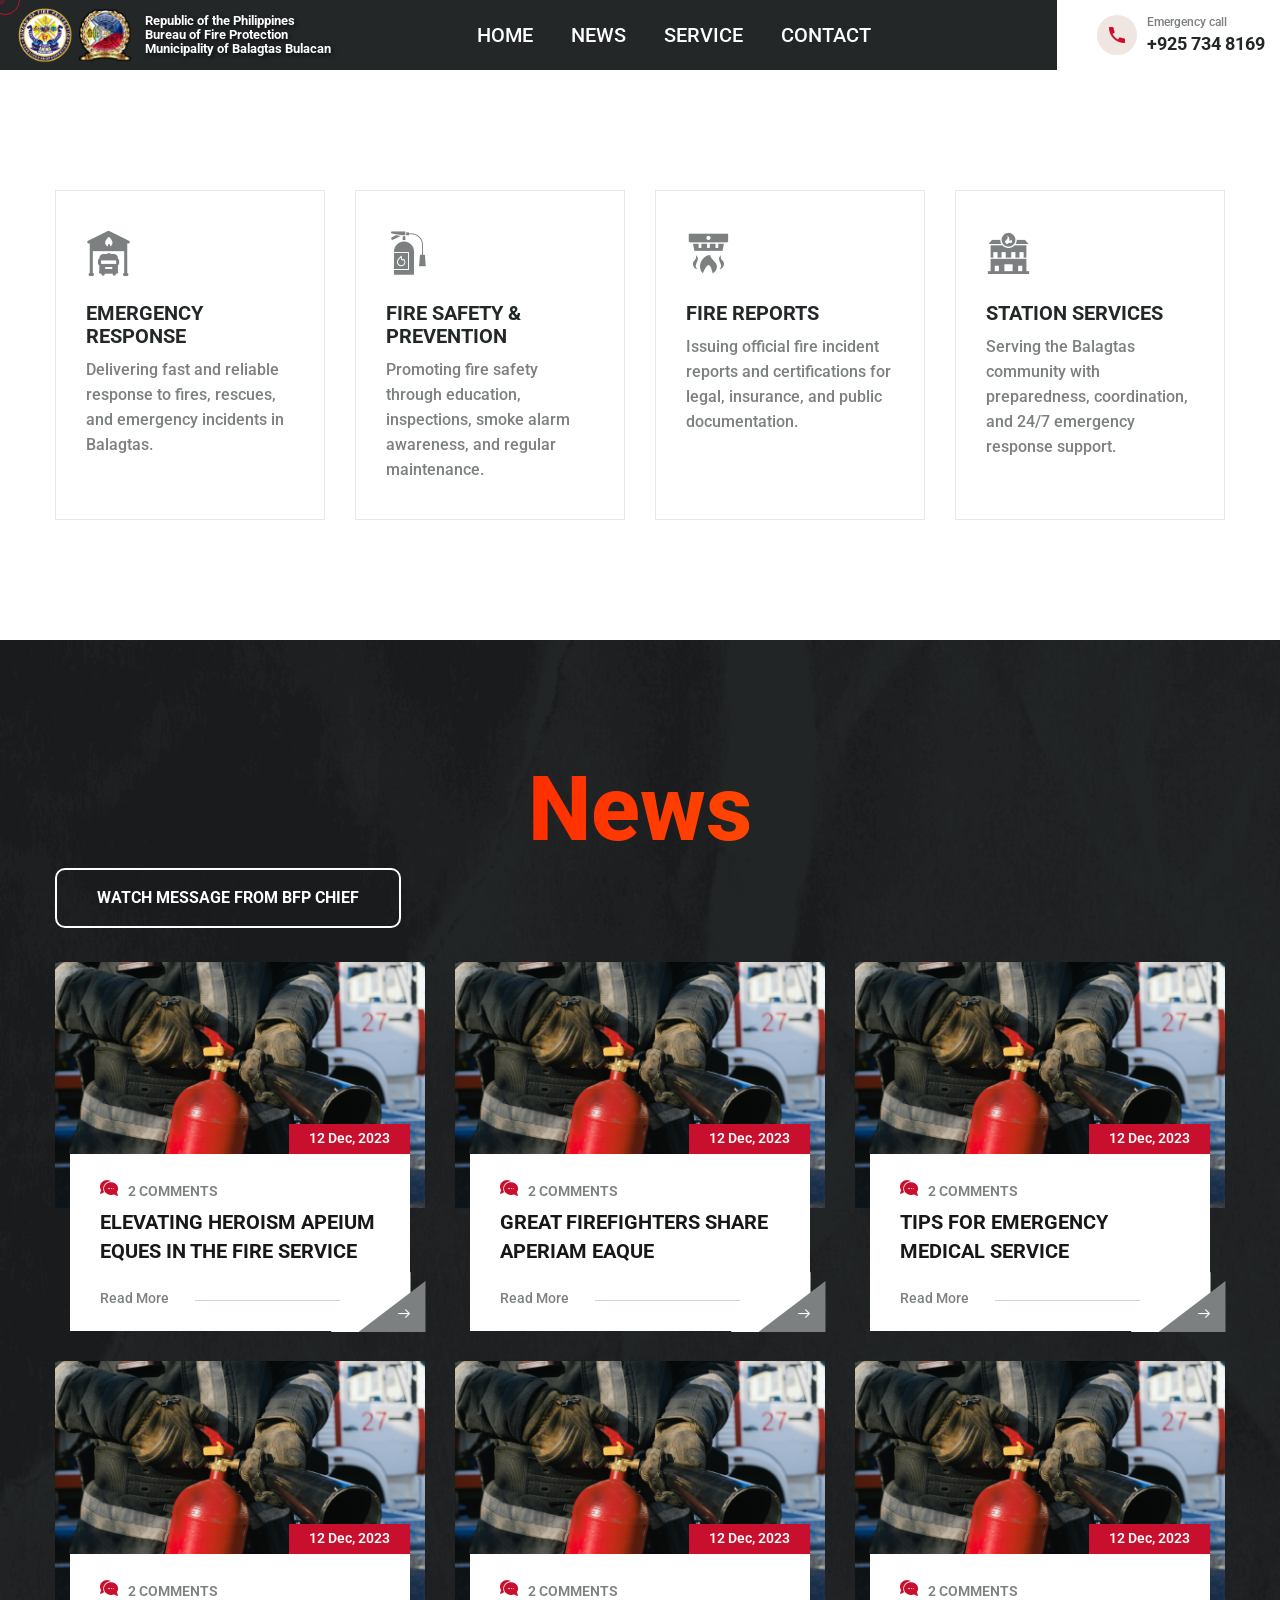
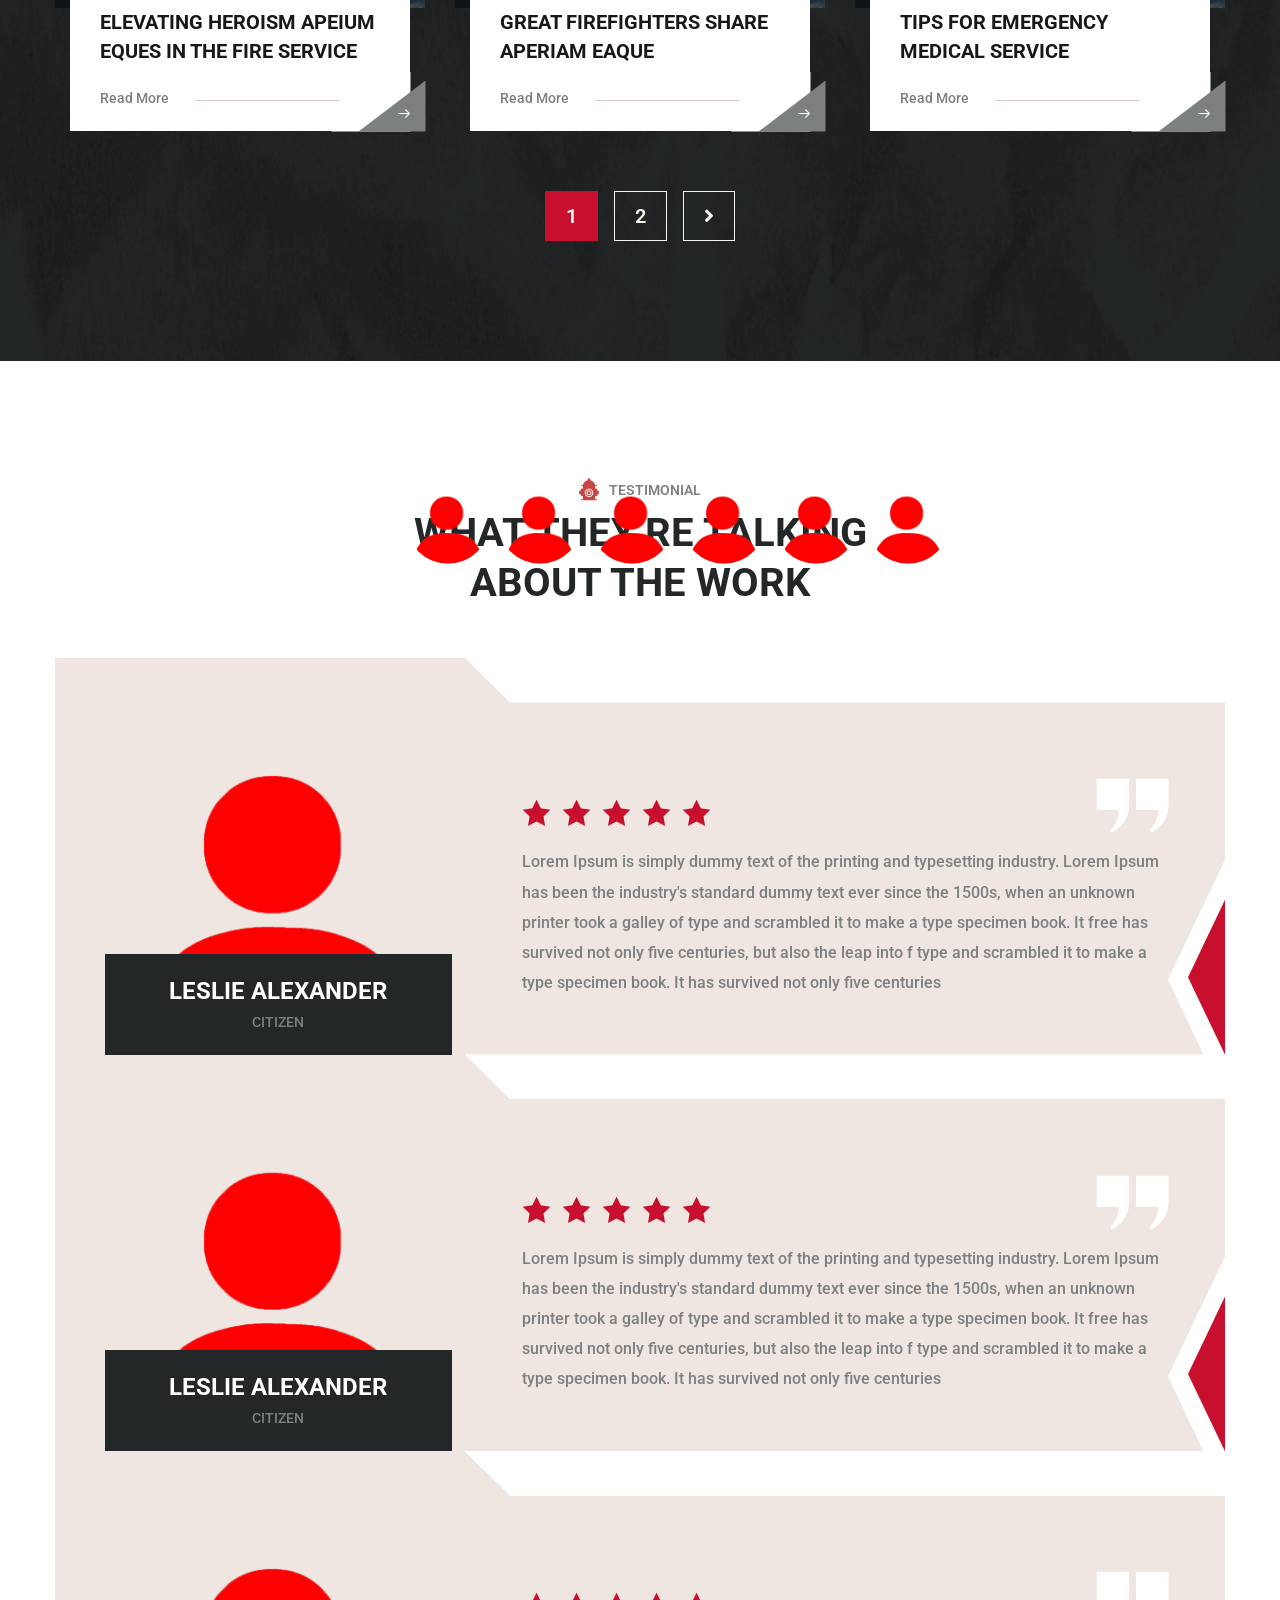
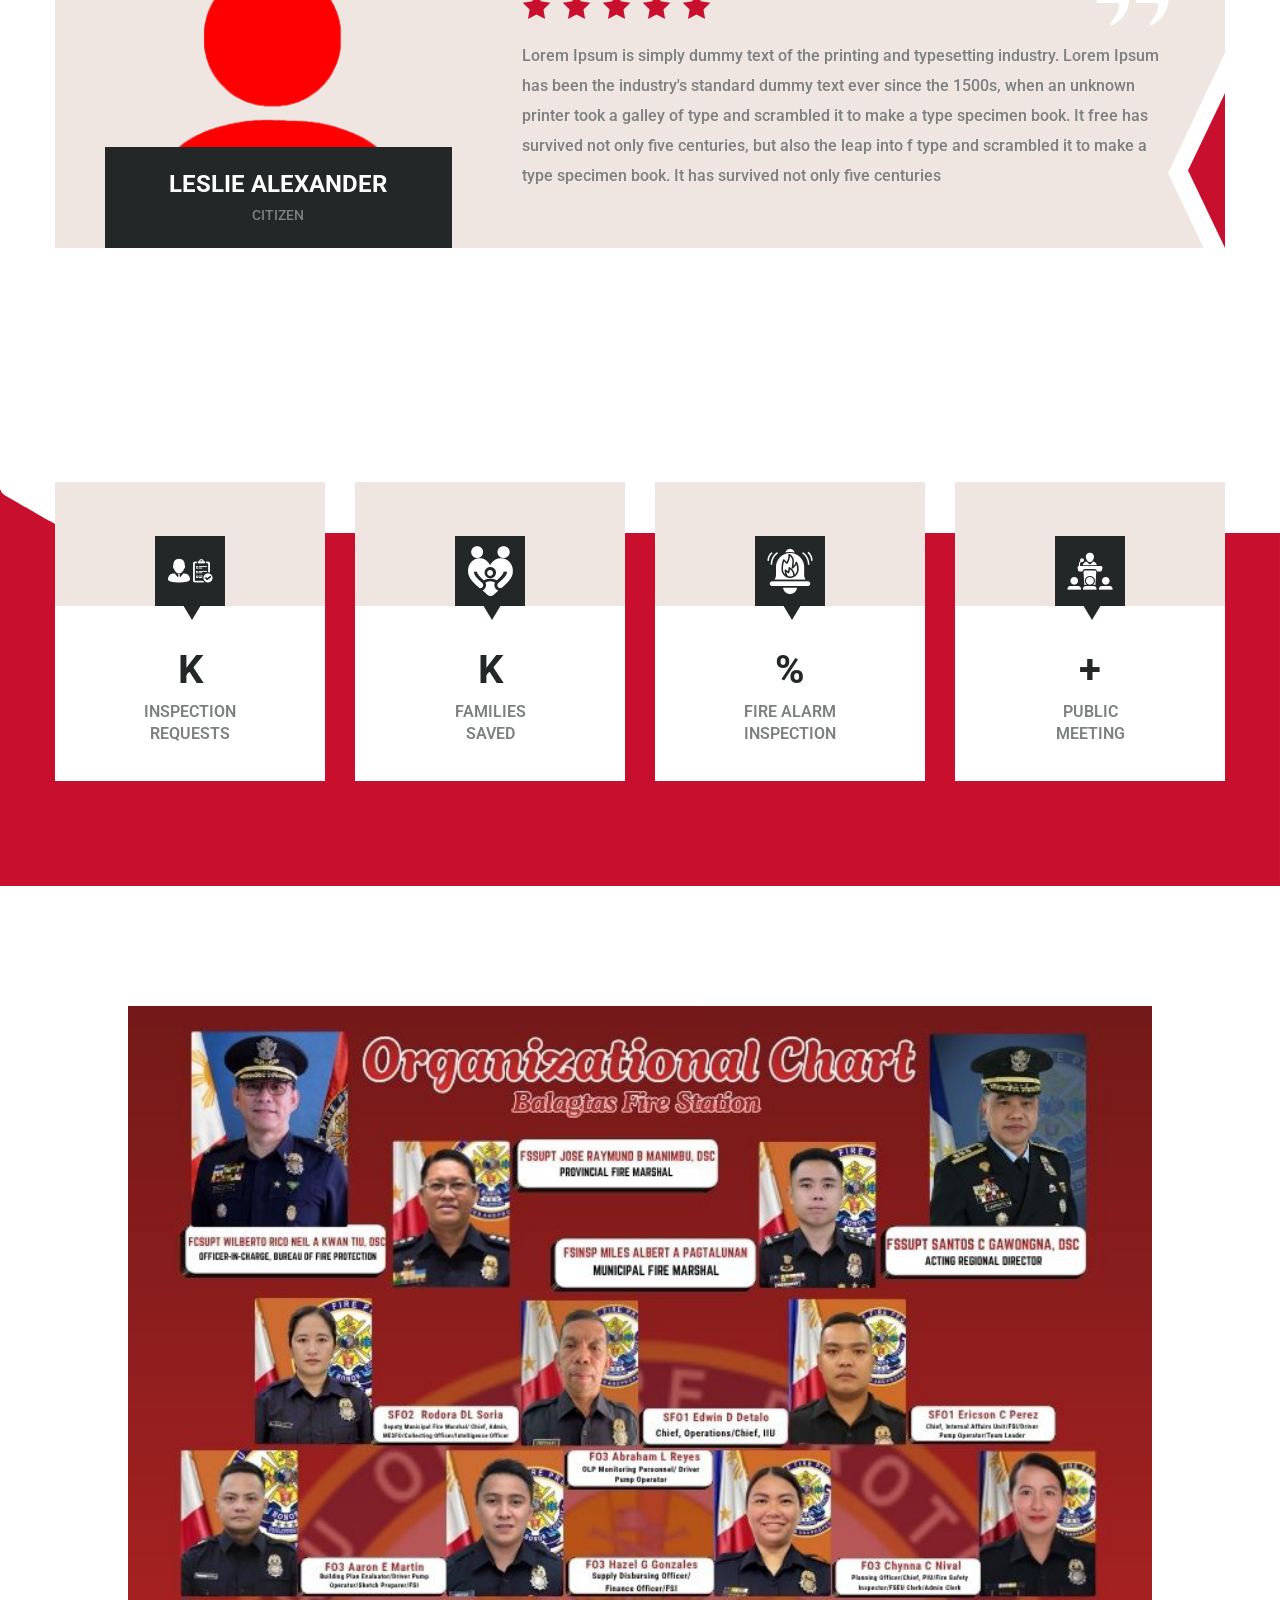
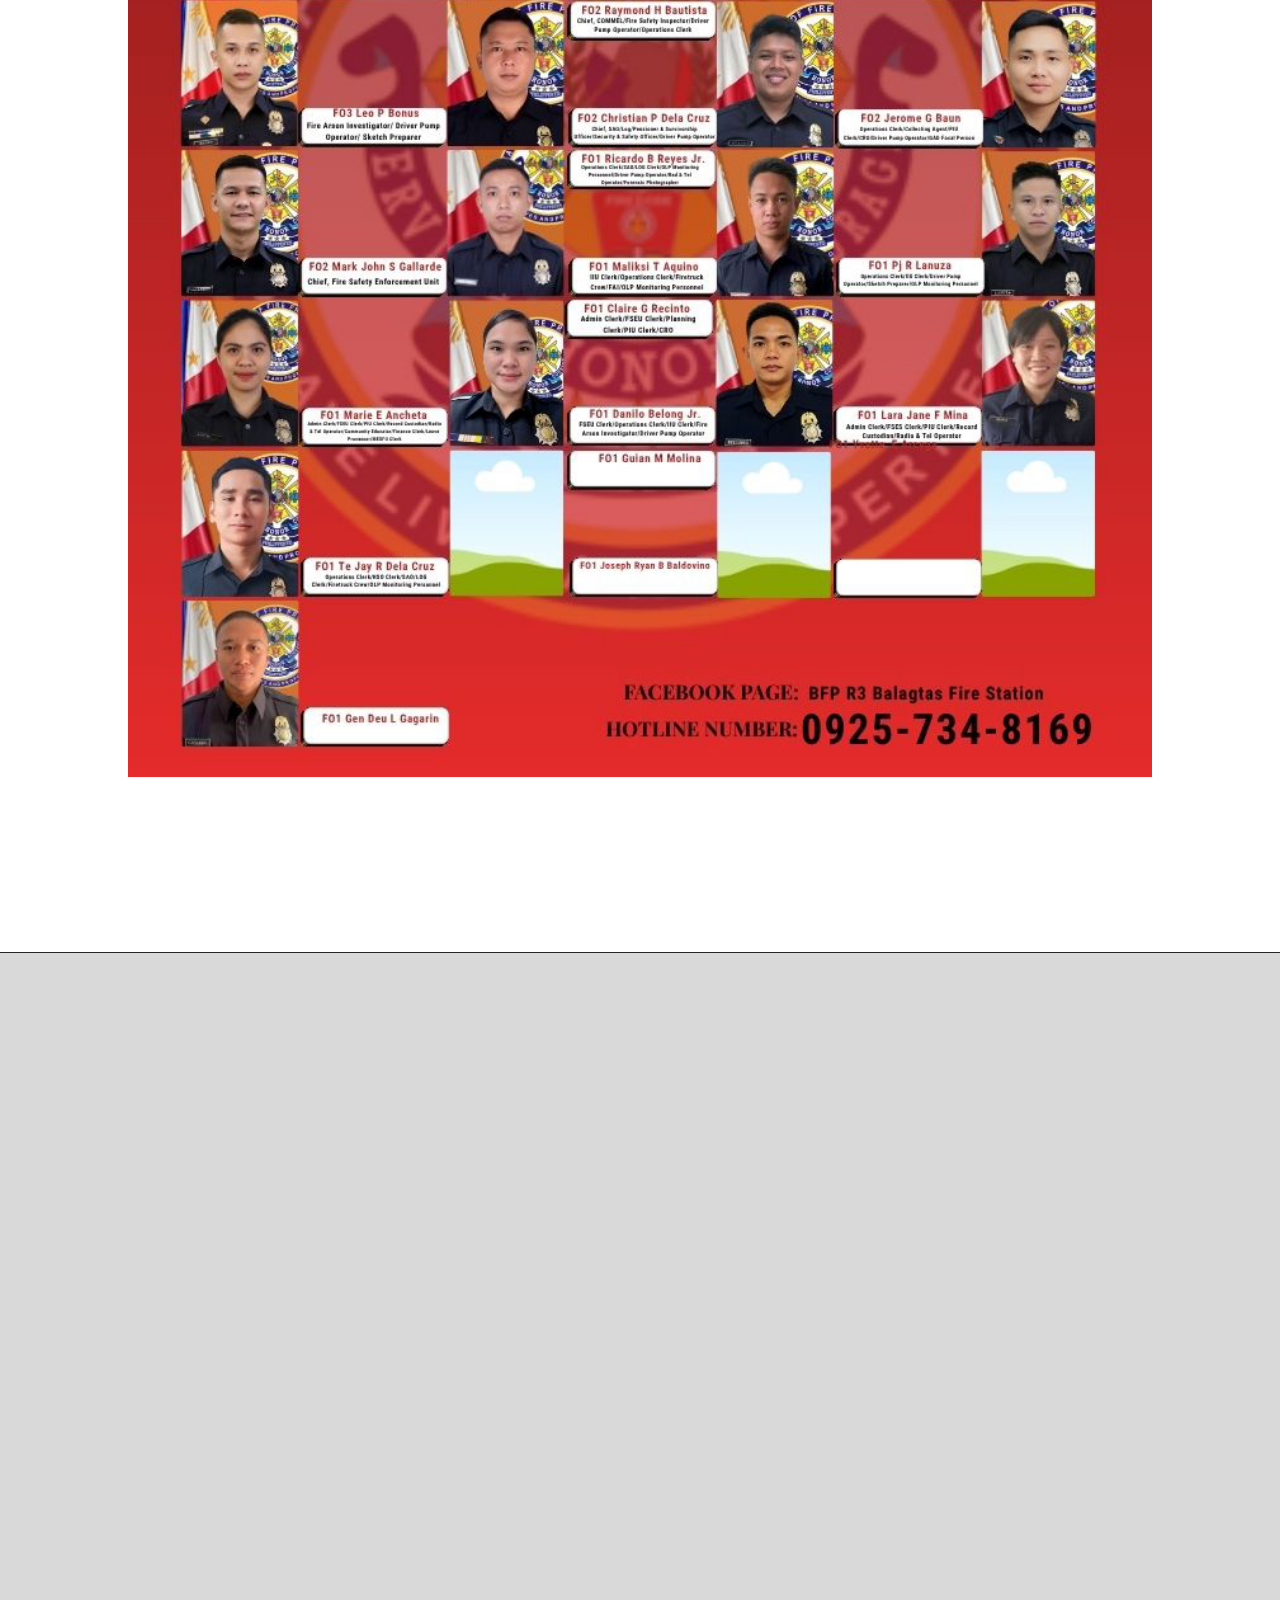
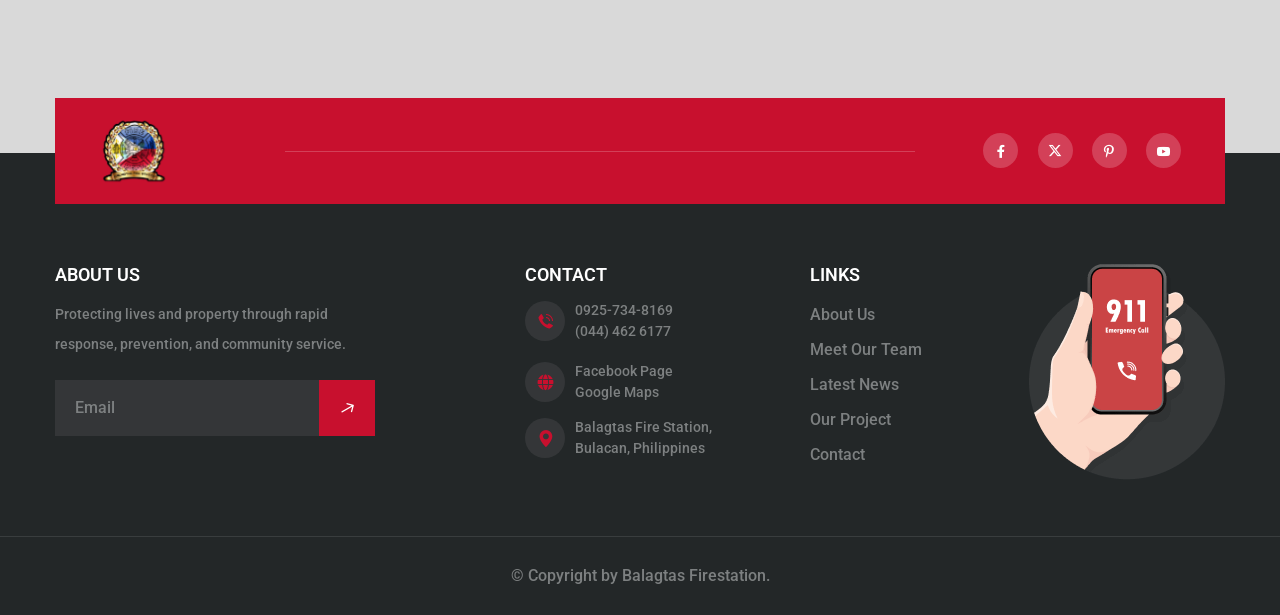
==== commit 9c15ac47: "autoplay: true-updated" ====
--- a/assets/css/styles.css
+++ b/assets/css/styles.css
@@ -10579,10 +10579,10 @@
   justify-content: center;
   align-items: center;
   z-index: 3;
-  height: calc(100vh - 200px);
+  height: calc(100vh - 69px);
   /* position: relative;
   z-index: 3;
-  height: calc(100vh - 200px);
+  height: calc(100vh - 69px);
   padding-top: 240px;
   padding-bottom: 240px; */
 }
@@ -10590,7 +10590,7 @@
   .main-slider-one__item {
     position: relative;
     z-index: 3;
-    height: calc(100vh - 200px);
+    height: calc(100vh - 69px);
     padding-top: 240px;
     padding-bottom: 240px;
   }
@@ -13520,7 +13520,7 @@
 /* CUSTOM CSS ADDED */
 
 .owl-carousel .owl-stage-outer {
-  height: calc(100vh - 200px);
+  height: calc(100vh - 69px);
 }
 
 /* Custom CSS */
@@ -13552,4 +13552,8 @@
   display: flex;  
   align-self: center;
   justify-content: center;
+}
+
+.main-slider-one #mainSlider_print, .main-slider-one .owl-stage-outer, .main-slider-one .owl-stage, .main-slider-one .owl-item, .main-slider-one .item {
+  height: calc(100vh - 69px);;
 }
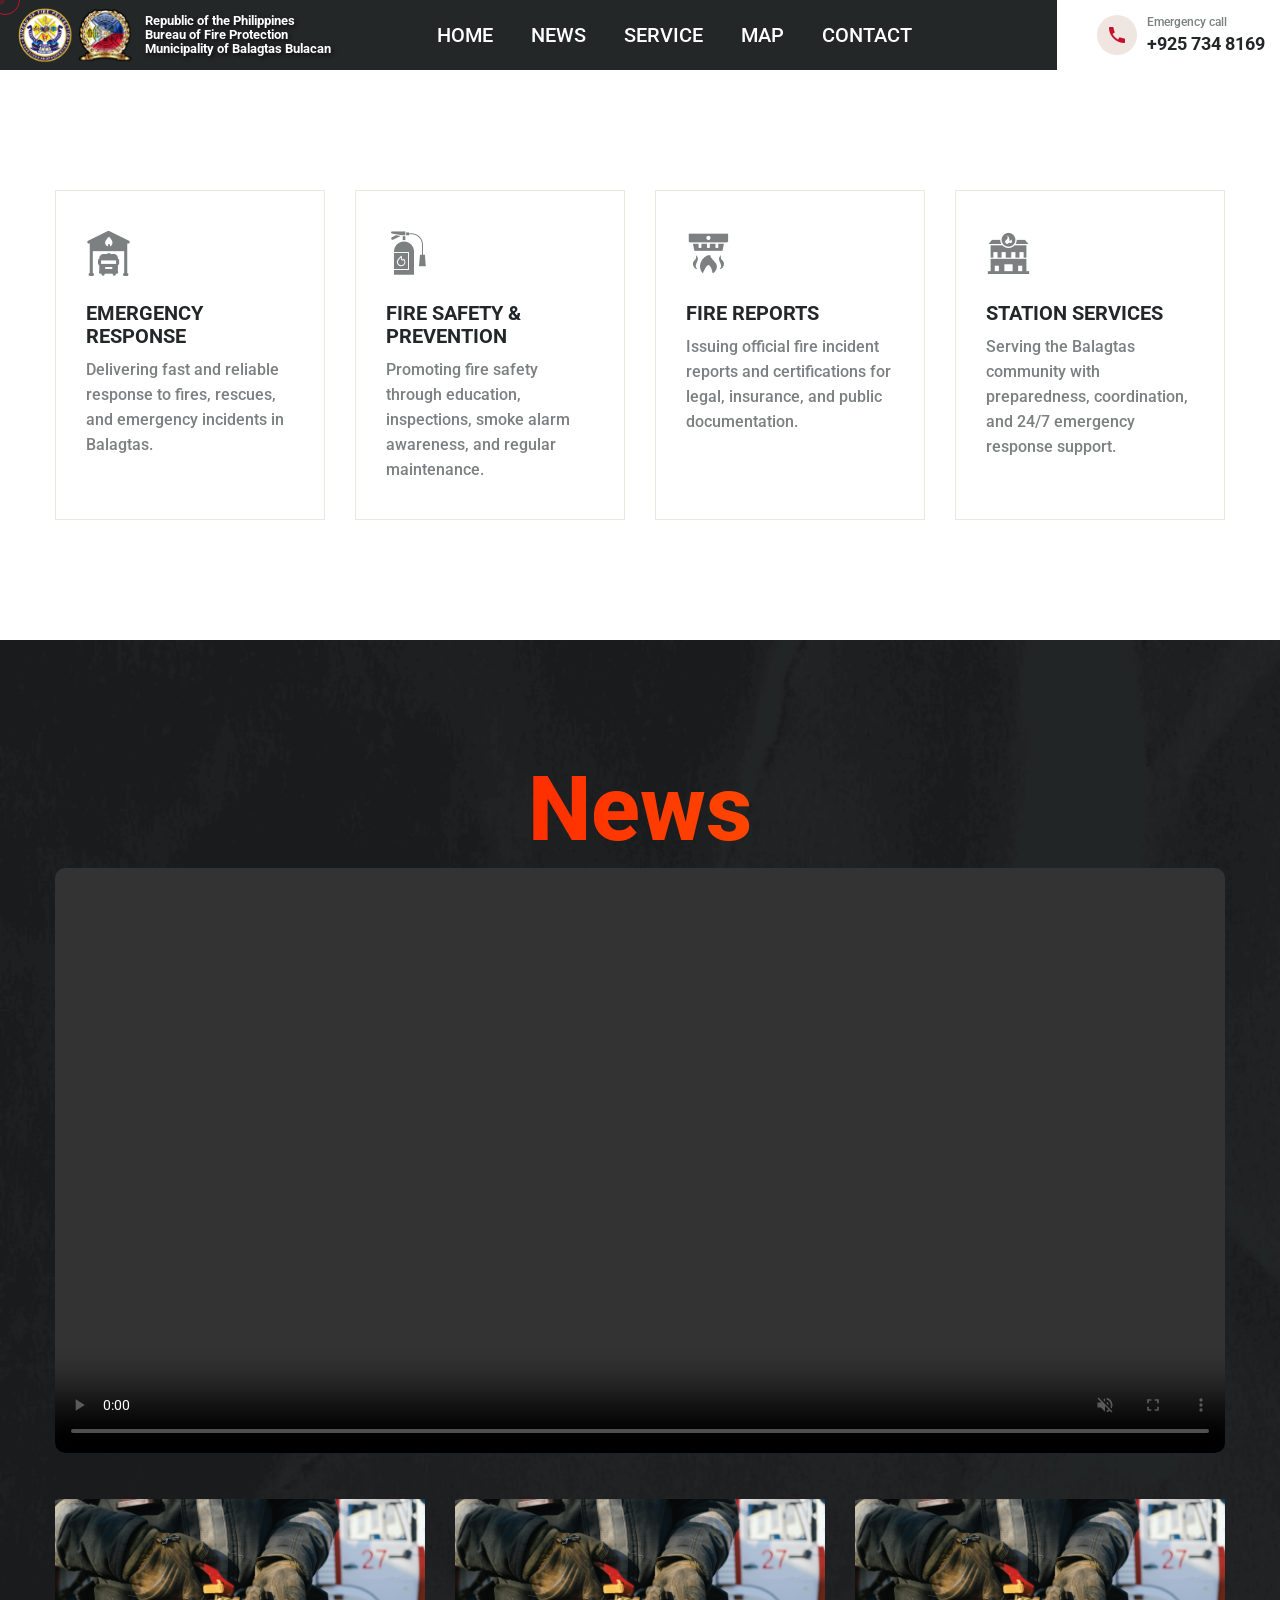
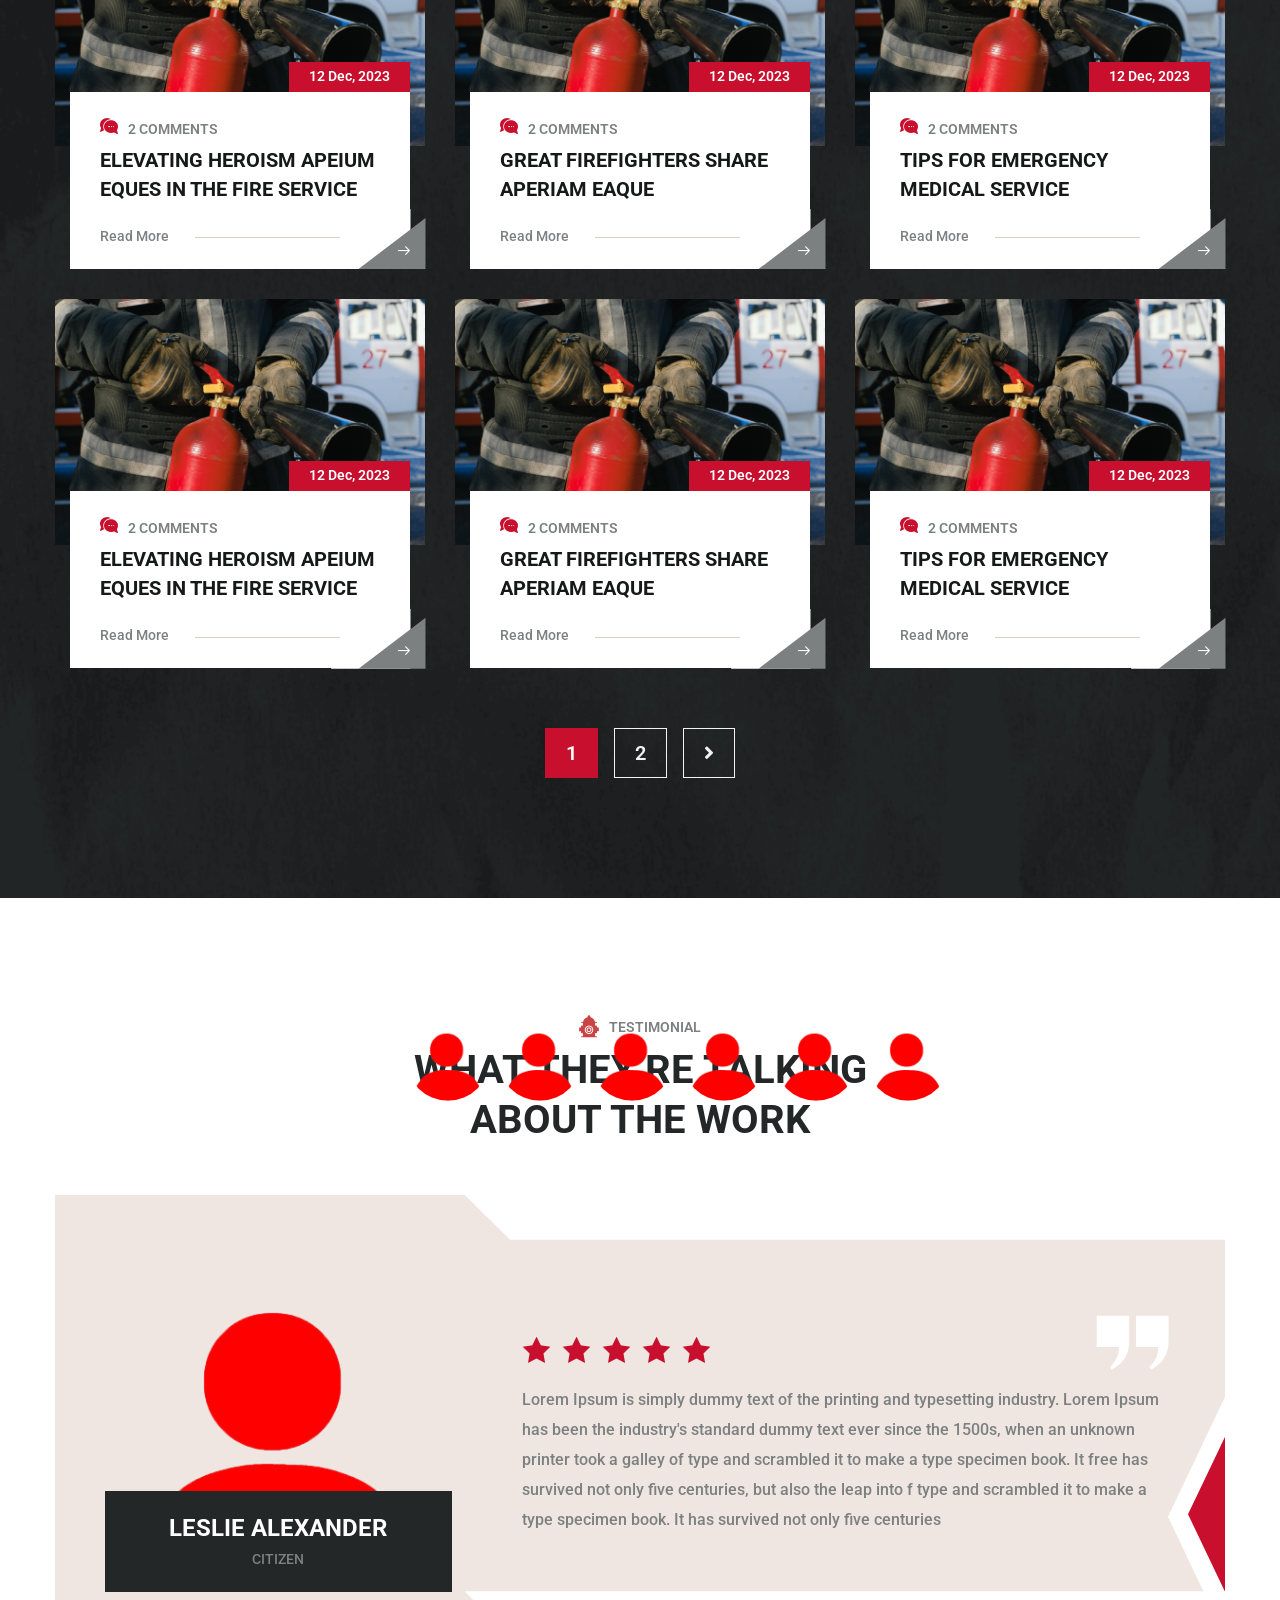
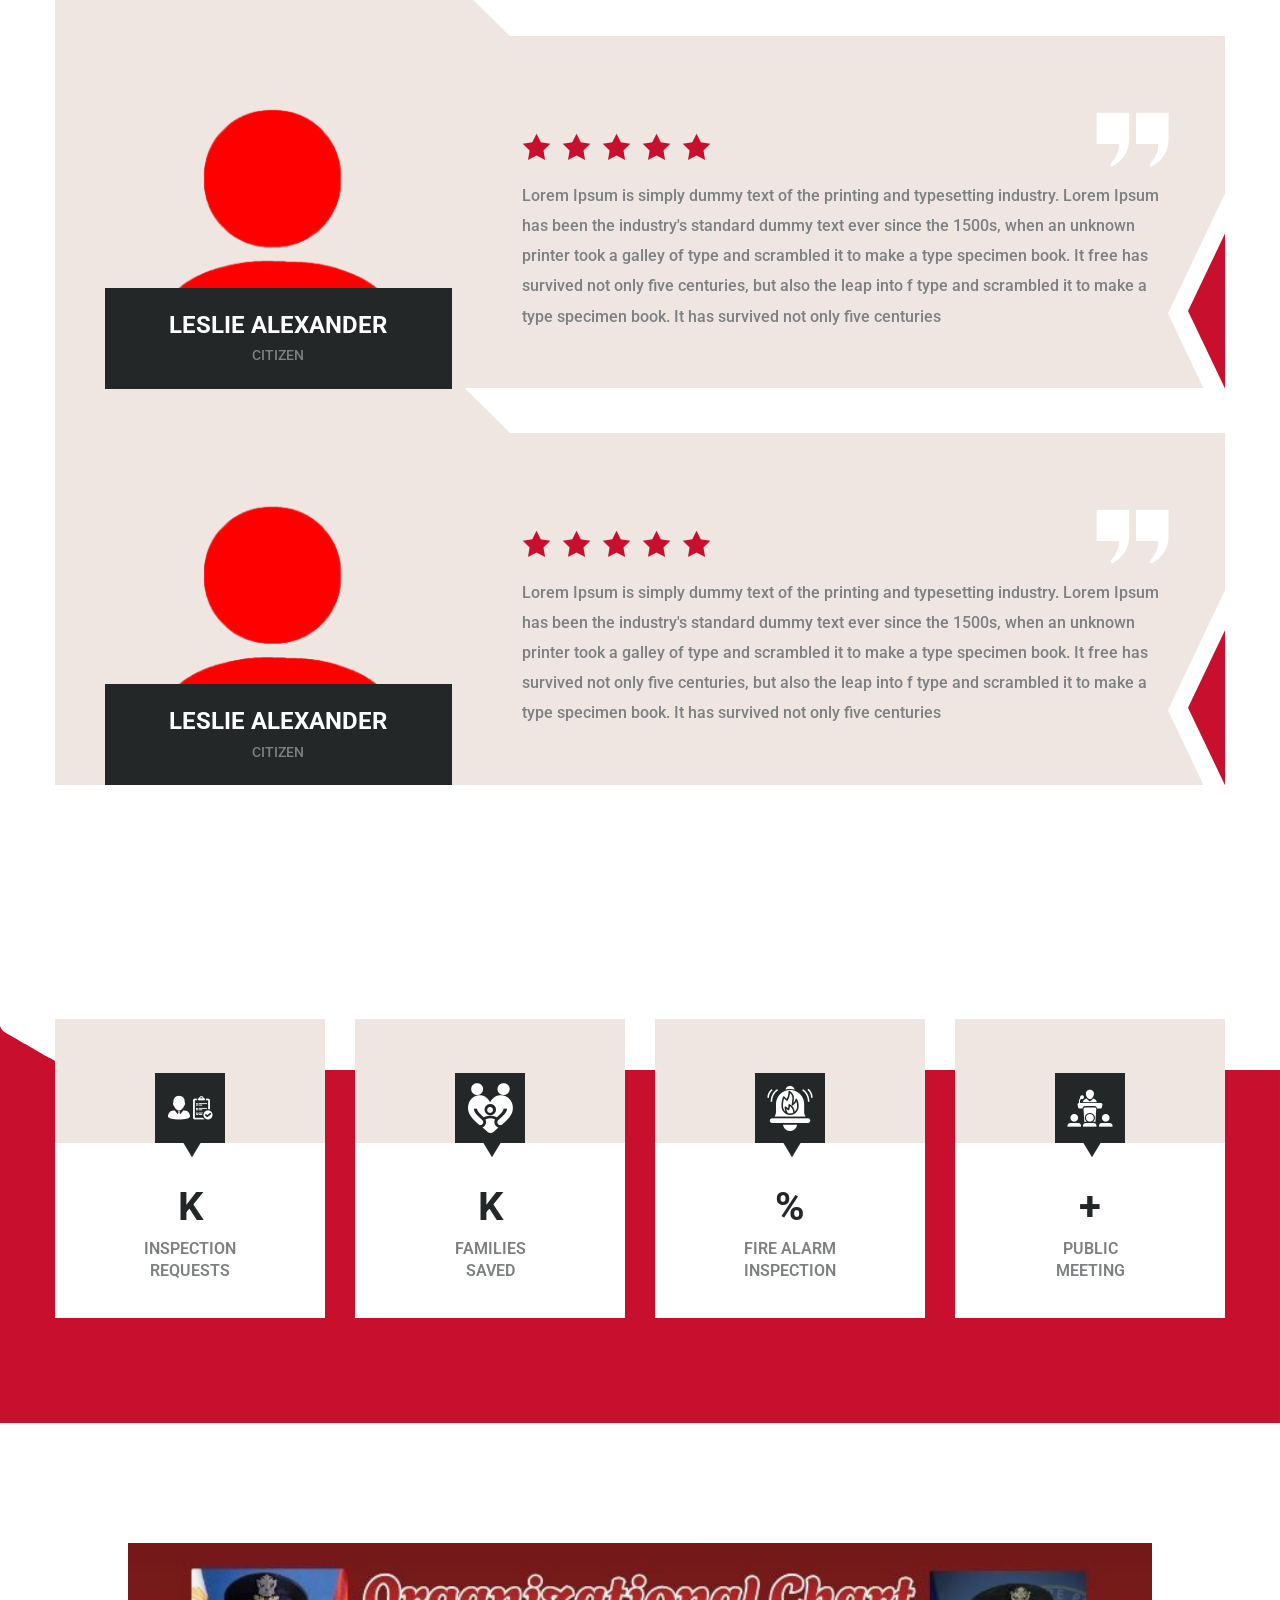
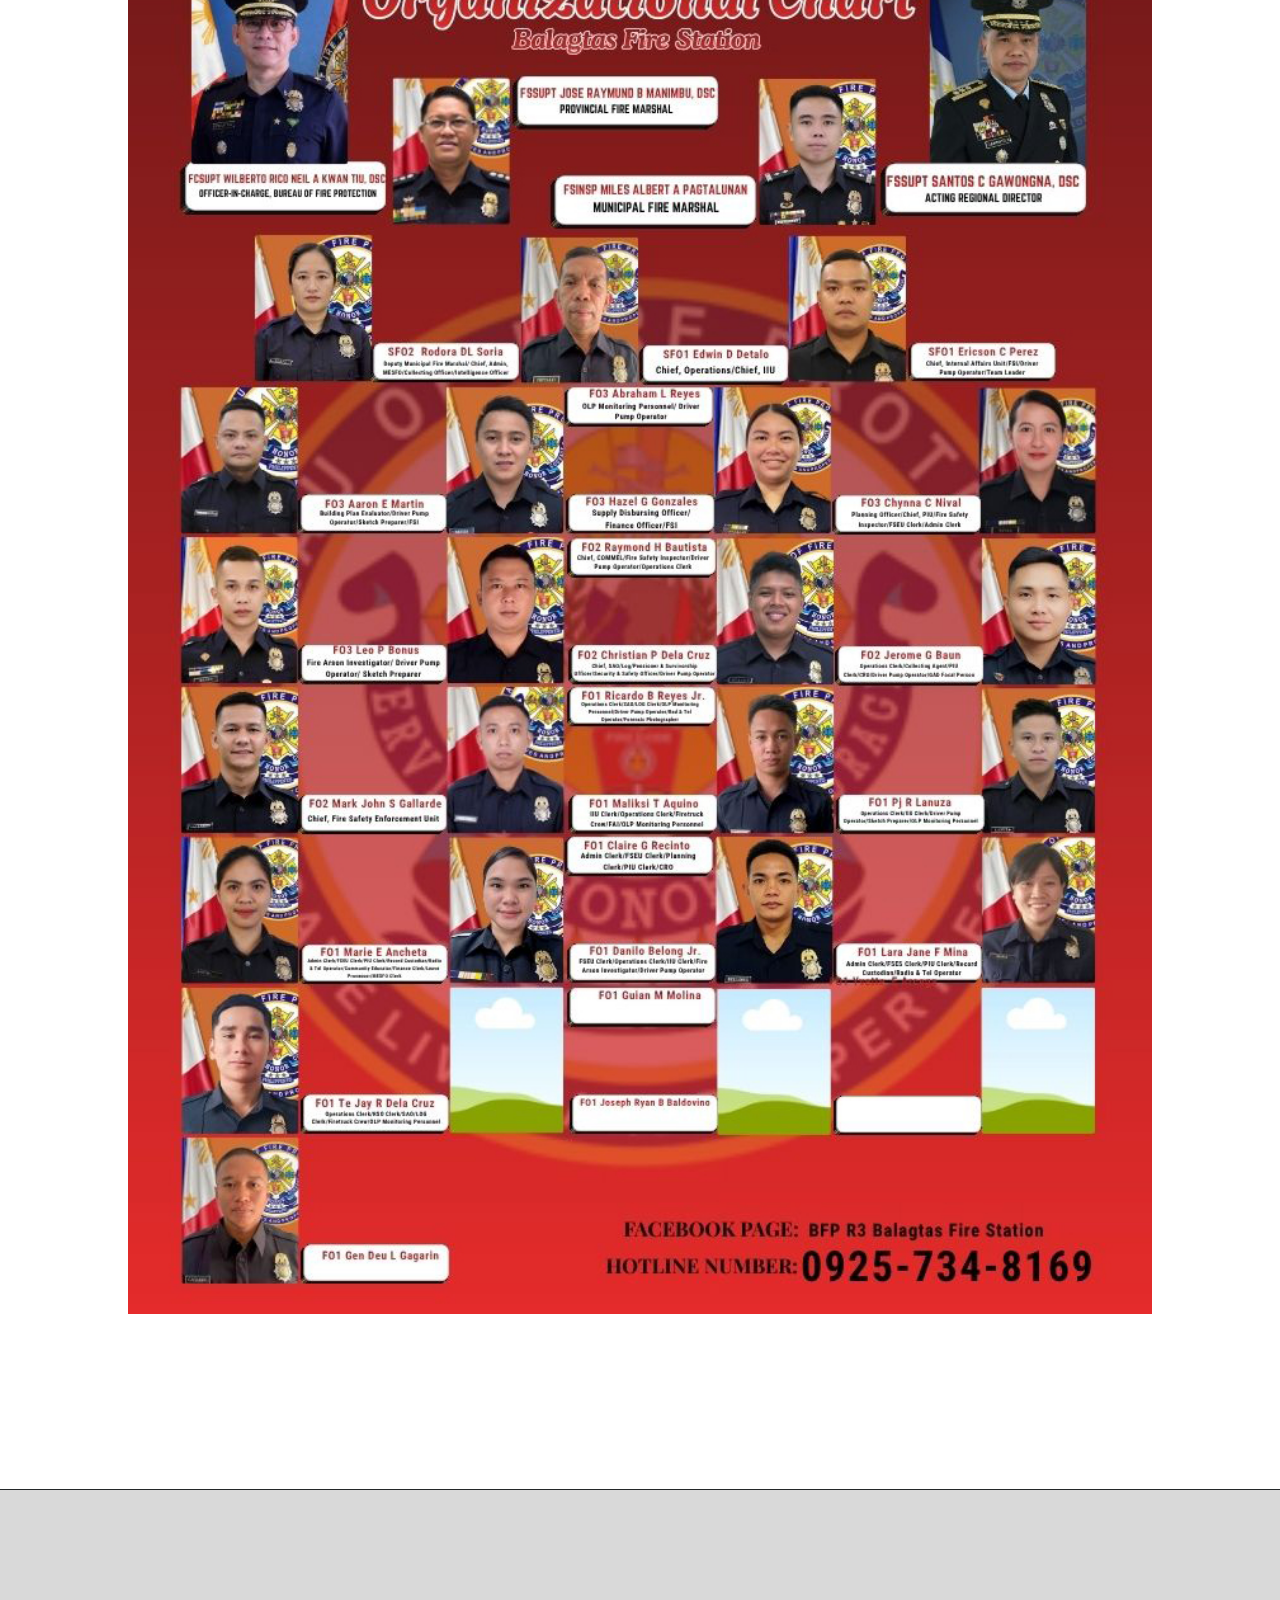
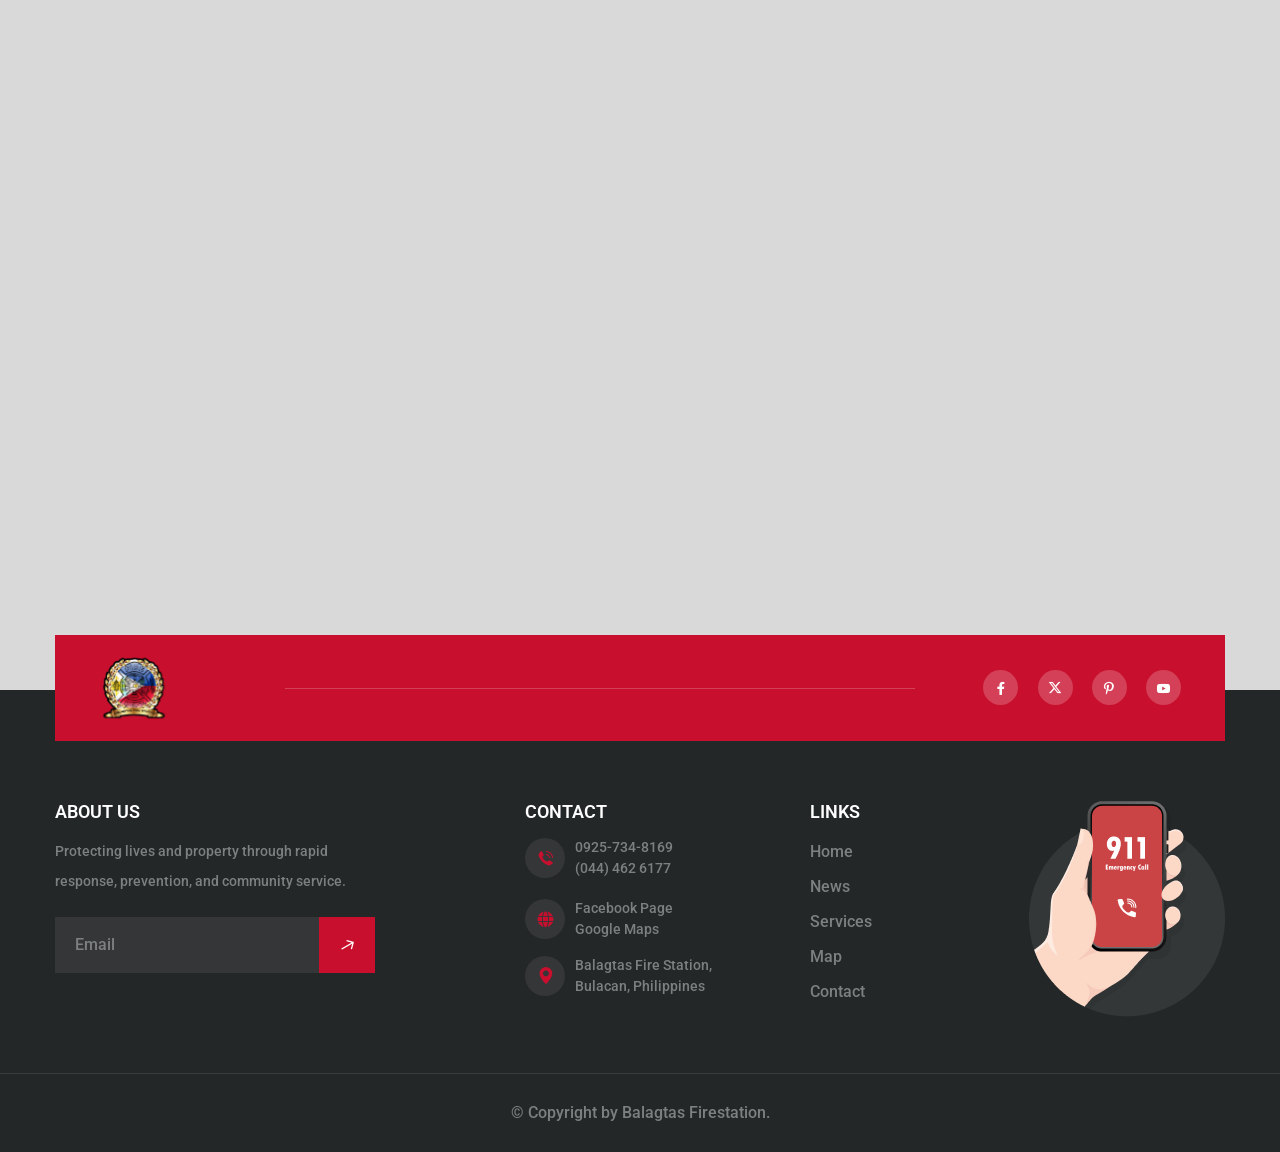
==== commit f3800e59: "added latest video for news" ====
--- a/index.html
+++ b/index.html
@@ -271,6 +271,9 @@
                                 </ul>
                             </li> -->
                             <li>
+                                <a href="" onclick="event.preventDefault(); document.getElementById('g_map').scrollIntoView();">Map</a>
+                            </li>
+                            <li>
                                 <a href="" onclick="event.preventDefault(); document.getElementById('contact_us').scrollIntoView();">Contact</a>
                             </li>
                         </ul>
@@ -368,9 +371,9 @@
 
                 <h2 class="fire-text" style="opacity: 1; text-align: center; font-style: normal; font-weight: 800; font-size: 90px; line-height: 111%;">News</h2>
                 
-             <a href="https://www.youtube.com/watch?v=p_rXyD5Z5Ck" target="_blank" class="firdip-btn">
-  <span>Watch Message from BFP Chief</span>
-</a>
+                <video controls autoplay muted style="width:100%; border-radius:10px;">
+                    <source src="assets/videos/Latest-News.mp4" type="video/mp4">
+                </video>
 
                 <br />
                 <br />
@@ -754,7 +757,7 @@
         <footer class="main-footer">
             <div class="main-footer__bg" style="background-image: url(assets/images/shapes/footer-bg.png);"></div>
             
-            <div class="google-map google-map__contact">
+            <div id="g_map" class="google-map google-map__contact">
                 <iframe title="template google map" src="https://maps.google.com/maps?width=600&height=400&hl=en&q=balagtas%20fire&t=&z=14&ie=UTF8&iwloc=B&output=embed" class="map__contact" allowfullscreen=""></iframe>
             </div>
             
@@ -827,11 +830,11 @@
                             <div class="footer-widget footer-widget--link">
                                 <h2 class="footer-widget__title">Links</h2>
                                 <ul class="list-unstyled footer-widget__links">
-                                    <li class="footer-widget__links__item"><a href="pages/about.html">About Us</a></li>
-                                    <li class="footer-widget__links__item"><a href="pages/team.html">Meet Our Team</a></li>
-                                    <li class="footer-widget__links__item"><a href="blog-list.html">Latest News</a></li>
-                                    <li class="footer-widget__links__item"><a href="project.html">Our Project</a></li>
-                                    <li class="footer-widget__links__item"><a href="contact.html">Contact</a></li>
+                                    <li class="footer-widget__links__item"><a href="index.html">Home</a></li>
+                                    <li class="footer-widget__links__item"><a href="" onclick="event.preventDefault(); document.getElementById('news').scrollIntoView();">News</a></li>
+                                    <li class="footer-widget__links__item"><a href="" onclick="event.preventDefault(); document.getElementById('services').scrollIntoView();">Services</a></li>
+                                    <li class="footer-widget__links__item"><a href="" onclick="event.preventDefault(); document.getElementById('g_map').scrollIntoView();">Map</a></li>
+                                    <li class="footer-widget__links__item"><a href="" onclick="event.preventDefault(); document.getElementById('contact_us').scrollIntoView();">Contact</a></li>
                                 </ul>
                             </div>
                         </div>
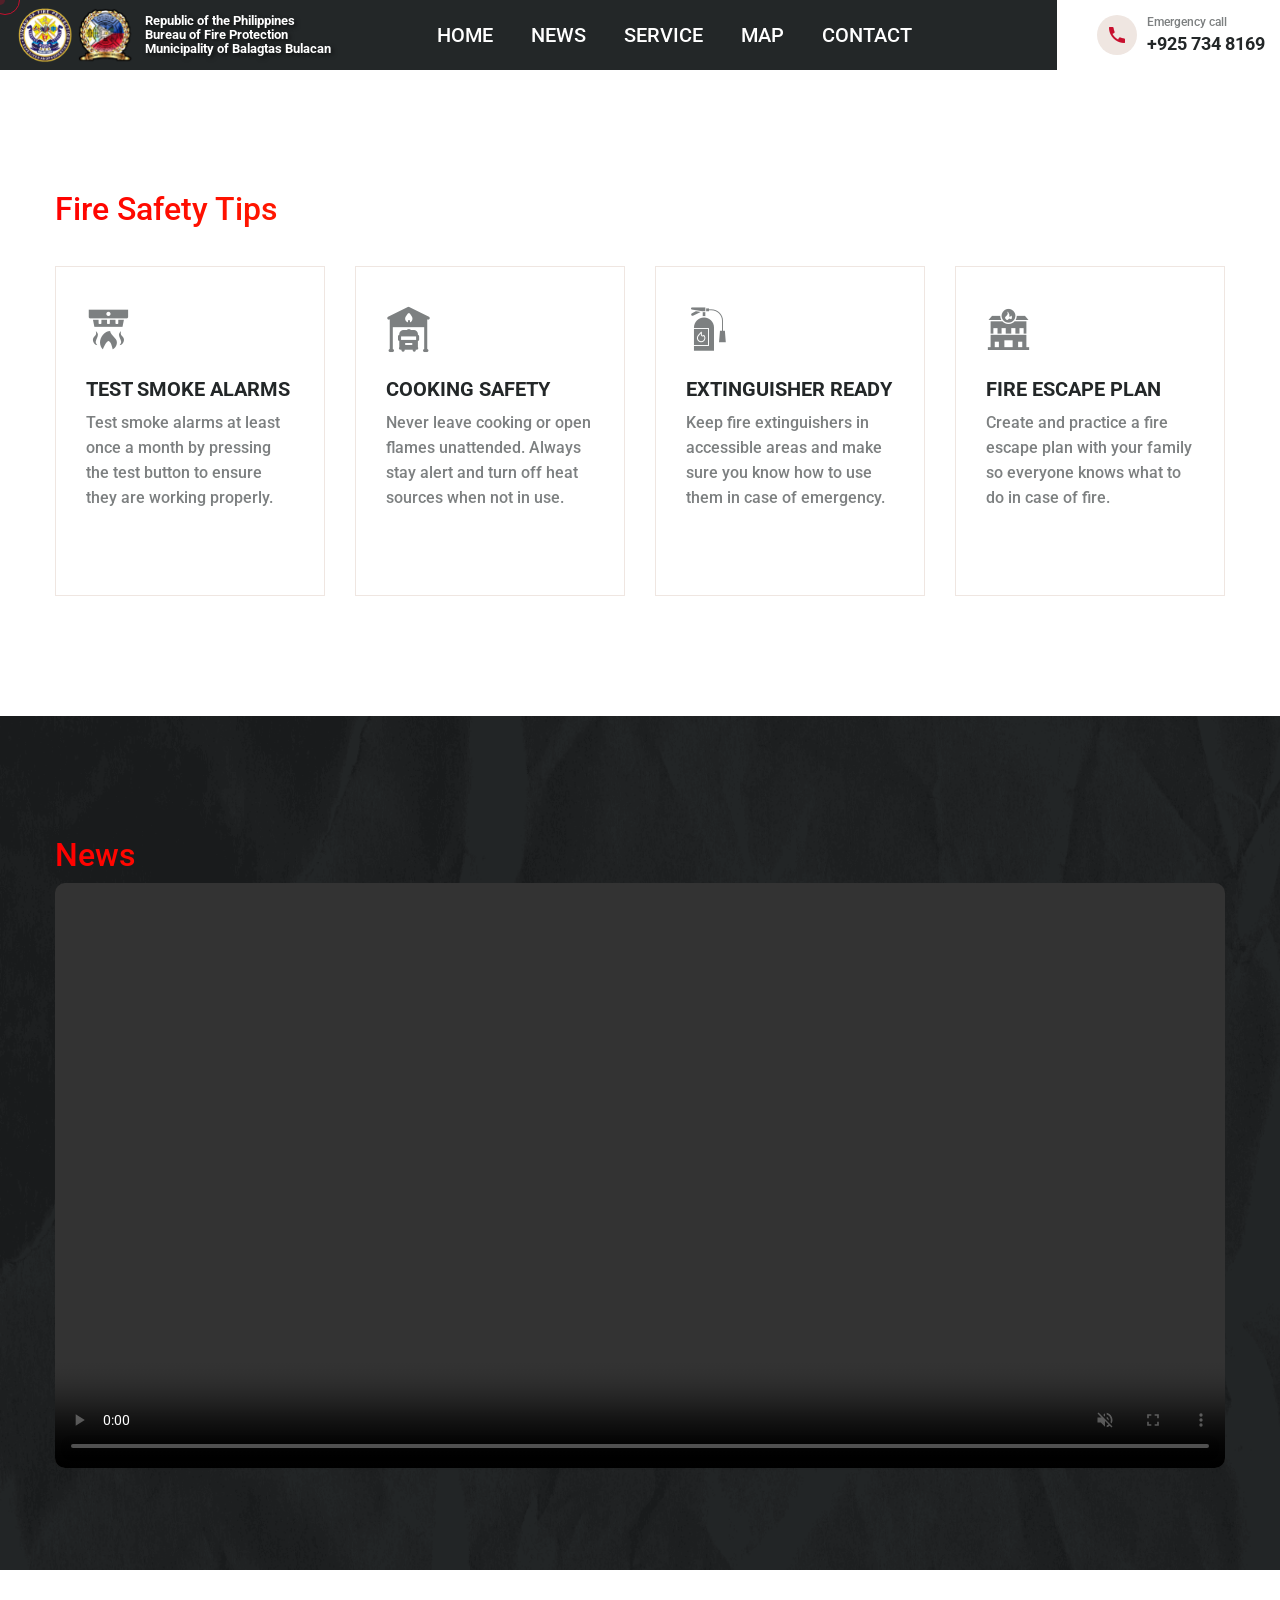
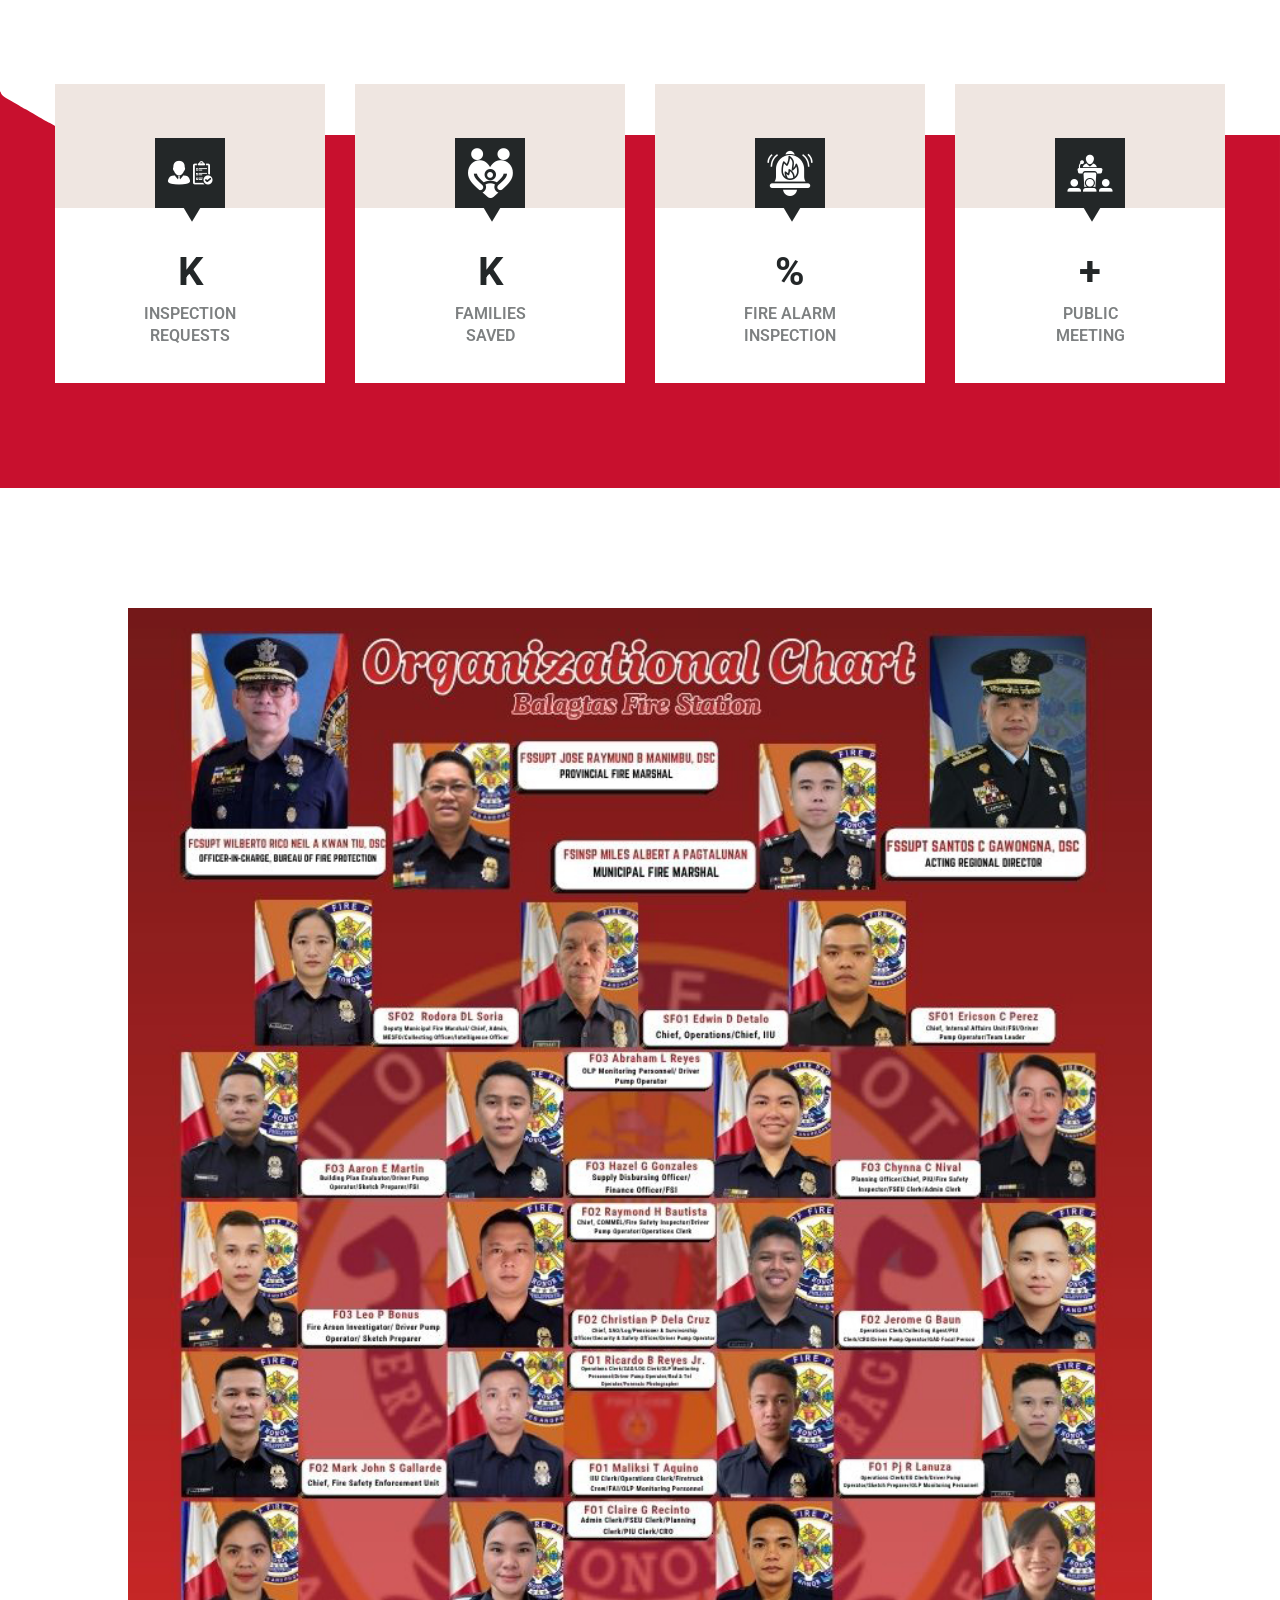
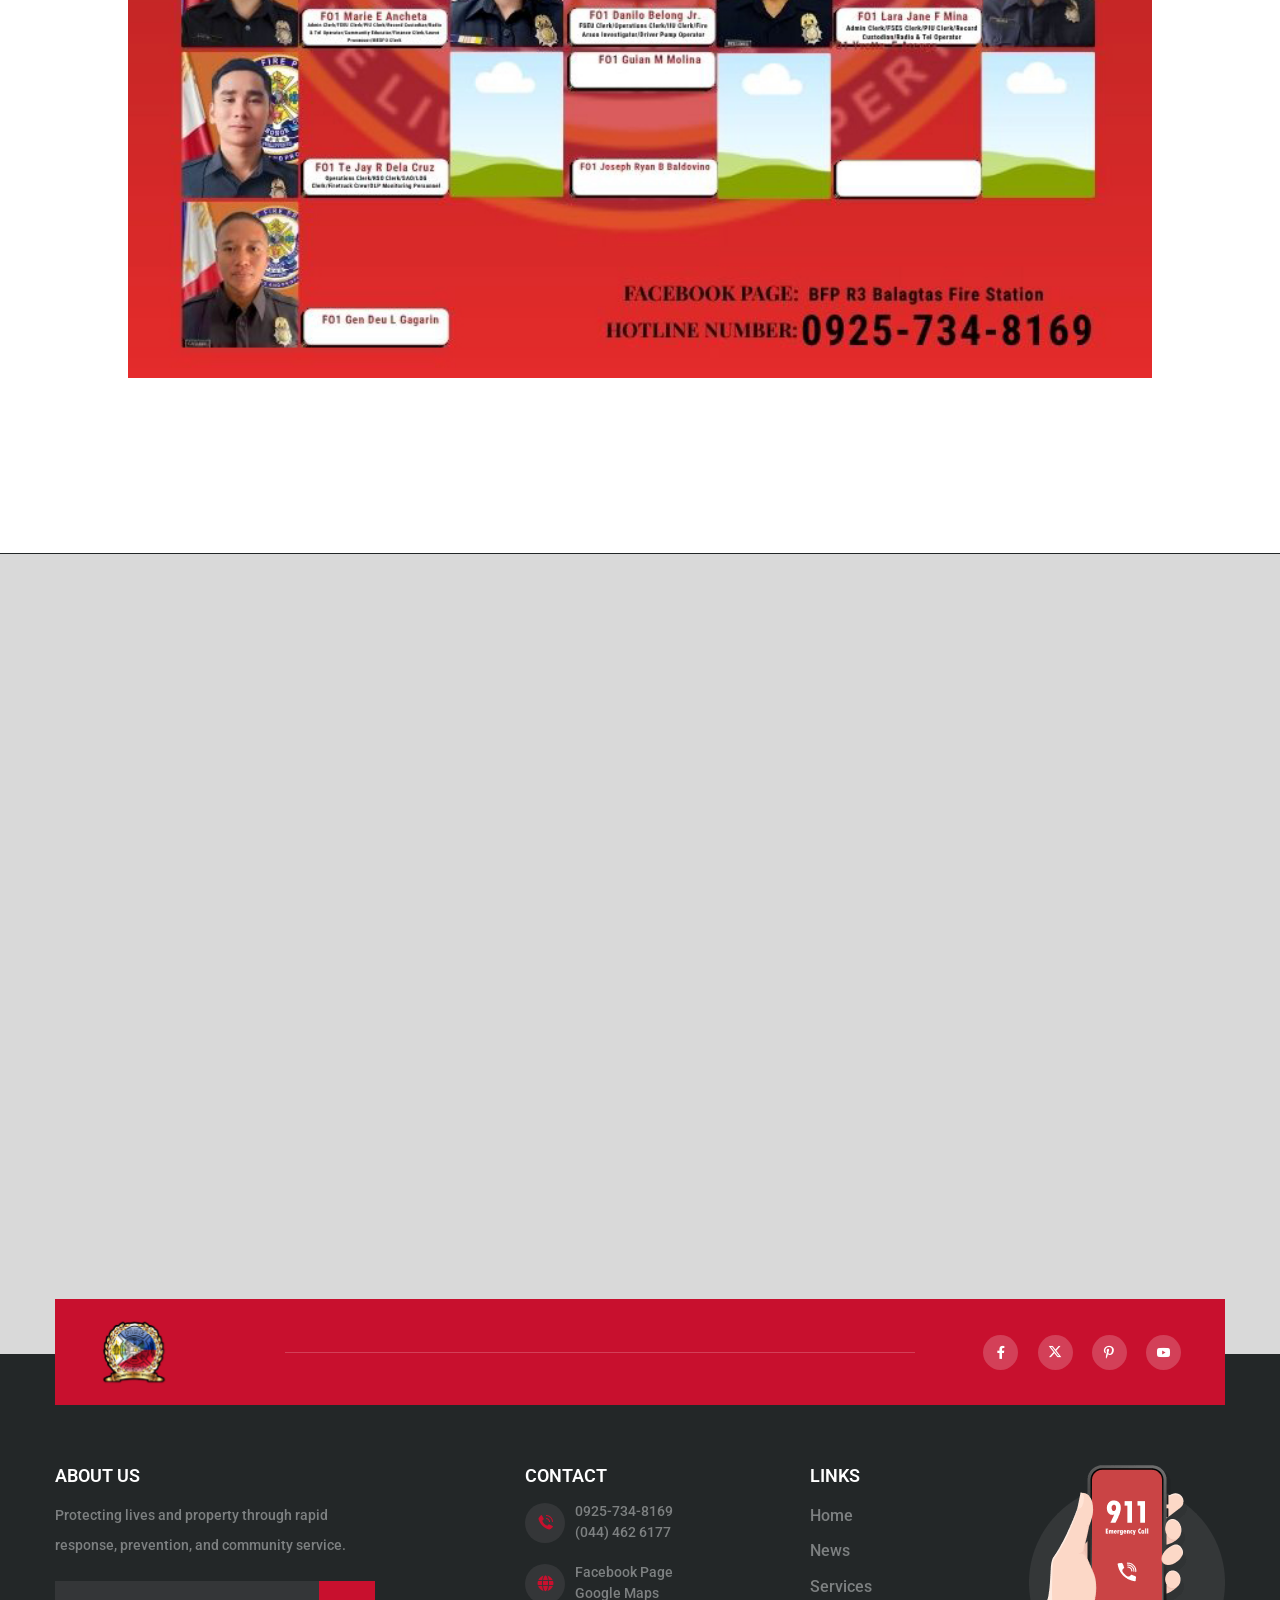
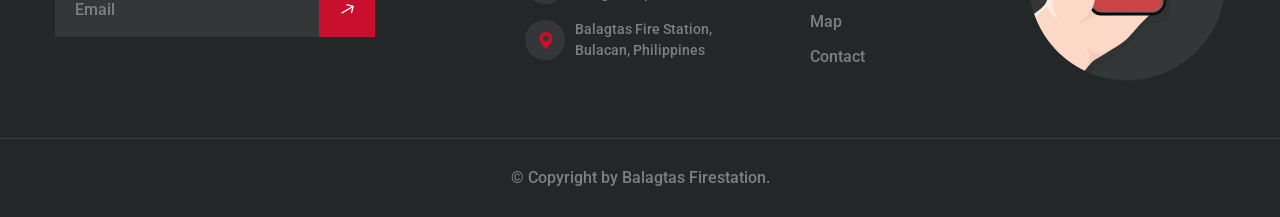
==== commit 284527e1: "Add files via upload" ====
--- a/index.html
+++ b/index.html
@@ -323,185 +323,79 @@
         <section id="services" class="feature-one">
             <div class="container">
                 <div class="row gutter-y-30">
+
+                    <h2 class="fire-text fire-sub-title">Fire Safety Tips</h2>
+
                     <div class="col-lg-3 col-md-4">
                         <div class="feature-one__item wow fadeInUp" data-wow-duration="1500ms" data-wow-delay="300ms">
                             <div class="feature-one__item__icon">
-                                <i class="icon-fire-department-1"></i>
-                            </div>
-                            <h4 class="feature-one__item__title">EMERGENCY RESPONSE</h4>
-                            <p class="feature-one__item__text">Delivering fast and reliable response to fires, rescues, and emergency incidents in Balagtas.</p>
-                        </div>
-                    </div>
+                                <i class="icon-smoke-detector-1"></i>
+                            </div>
+                            <h4 class="feature-one__item__title">TEST SMOKE ALARMS</h4>
+                            <p class="feature-one__item__text">
+                                Test smoke alarms at least once a month by pressing the test button to ensure they are working properly.
+                            </p>
+                        </div>
+                    </div>
+
                     <div class="col-lg-3 col-md-4">
                         <div class="feature-one__item wow fadeInUp" data-wow-duration="1500ms" data-wow-delay="500ms">
                             <div class="feature-one__item__icon">
-                                <i class="icon-fire-extinguisher--1"></i>
-                            </div>
-                            <h4 class="feature-one__item__title">FIRE SAFETY & PREVENTION</h4>
-                            <p class="feature-one__item__text">Promoting fire safety through education, inspections, smoke alarm awareness, and regular maintenance.</p>
-                        </div>
-                    </div>
+                                <i class="icon-fire-department-1"></i>
+                            </div>
+                            <h4 class="feature-one__item__title">COOKING SAFETY</h4>
+                            <p class="feature-one__item__text">
+                                Never leave cooking or open flames unattended. Always stay alert and turn off heat sources when not in use.
+                            </p>
+                        </div>
+                    </div>
+
                     <div class="col-lg-3 col-md-4">
                         <div class="feature-one__item wow fadeInUp" data-wow-duration="1500ms" data-wow-delay="700ms">
                             <div class="feature-one__item__icon">
-                                <i class="icon-smoke-detector-1"></i>
-                            </div>
-                            <h4 class="feature-one__item__title">FIRE REPORTS</h4>
-                            <p class="feature-one__item__text">Issuing official fire incident reports and certifications for legal, insurance, and public documentation.</p>
-                        </div>
-                    </div>
+                                <i class="icon-fire-extinguisher--1"></i>
+                            </div>
+                            <h4 class="feature-one__item__title">EXTINGUISHER READY</h4>
+                            <p class="feature-one__item__text">
+                                Keep fire extinguishers in accessible areas and make sure you know how to use them in case of emergency.
+                            </p>
+                        </div>
+                    </div>
+
                     <div class="col-lg-3 col-md-4">
                         <div class="feature-one__item wow fadeInUp" data-wow-duration="1500ms" data-wow-delay="900ms">
                             <div class="feature-one__item__icon">
                                 <i class="icon-fire-station-1"></i>
                             </div>
-                            <h4 class="feature-one__item__title">STATION SERVICES</h4>
-                            <p class="feature-one__item__text">Serving the Balagtas community with preparedness, coordination, and 24/7 emergency response support.</p>
-                        </div>
-                    </div>
+                            <h4 class="feature-one__item__title">FIRE ESCAPE PLAN</h4>
+                            <p class="feature-one__item__text">
+                                Create and practice a fire escape plan with your family so everyone knows what to do in case of fire.
+                            </p>
+                        </div>
+                    </div>
+
                 </div>
             </div>
         </section>
         <!-- Feature Section End -->
 
-        <!-- Blog Section Start -->
+        <!-- NEWS GRID START -->
+         
         <section id="news" class="blog-one blog-one--page">
-                
             <div class="container">
-
-                <h2 class="fire-text" style="opacity: 1; text-align: center; font-style: normal; font-weight: 800; font-size: 90px; line-height: 111%;">News</h2>
-                
-                <video controls autoplay muted style="width:100%; border-radius:10px;">
+                <h2 class="fire-text fire-sub-title">News</h2>
+                <video controls="" autoplay="" muted="" style="width:100%; border-radius:10px;">
                     <source src="assets/videos/Latest-News.mp4" type="video/mp4">
                 </video>
-
-                <br />
-                <br />
-                <div class="row gutter-y-30">
-                    <div class="col-md-6 col-lg-4">
-                        <div class="blog-card wow fadeInUp" data-wow-duration='1500ms' data-wow-delay='000ms'>
-                            <a href="blog-details-right.html" class="blog-card__image">
-                                <img src="assets/images/background/fire-extinguisher.jpg" alt="Elevating Heroism Apeium Eques in the Fire Service">
-                            </a>
-
-                            <div class="blog-card__content">
-                                <ul class="list-unstyled blog-card__meta">
-                                    <li class="blog-card__meta__item"><a href="pages/news-detail.html" class="blog-card__comment"><i class="icon-bubble-chat-1"></i>2 Comments</a></li>
-                                    <li class="blog-card__meta__item">
-                                        <p class="blog-card__date">12 Dec, 2023</p>
-                                    </li>
-                                </ul>
-                                <h3 class="blog-card__title"><a href="blog-details-right.html">Elevating Heroism Apeium Eques in the Fire Service</a></h3>
-                                <a href="blog-details-right.html" class="blog-card__link">Read More<i class="icon-arrow-left"></i></a>
-                            </div>
-                        </div>
-                    </div><!-- /.col-md-6 col-lg-4 -->
-                    <div class="col-md-6 col-lg-4">
-                        <div class="blog-card wow fadeInUp" data-wow-duration='1500ms' data-wow-delay='100ms'>
-                            <a href="blog-details-right.html" class="blog-card__image">
-                                <img src="assets/images/background/fire-extinguisher.jpg" alt="Great Firefighters Share aperiam eaque">
-                            </a>
-
-                            <div class="blog-card__content">
-                                <ul class="list-unstyled blog-card__meta">
-                                    <li class="blog-card__meta__item"><a href="pages/news-detail.html" class="blog-card__comment"><i class="icon-bubble-chat-1"></i>2 Comments</a></li>
-                                    <li class="blog-card__meta__item">
-                                        <p class="blog-card__date">12 Dec, 2023</p>
-                                    </li>
-                                </ul>
-                                <h3 class="blog-card__title"><a href="blog-details-right.html">Great Firefighters Share aperiam eaque</a></h3>
-                                <a href="blog-details-right.html" class="blog-card__link">Read More<i class="icon-arrow-left"></i></a>
-                            </div>
-                        </div>
-                    </div><!-- /.col-md-6 col-lg-4 -->
-                    <div class="col-md-6 col-lg-4">
-                        <div class="blog-card wow fadeInUp" data-wow-duration='1500ms' data-wow-delay='200ms'>
-                            <a href="blog-details-right.html" class="blog-card__image">
-                                <img src="assets/images/background/fire-extinguisher.jpg" alt="Tips for Emergency Medical Service">
-                            </a>
-
-                            <div class="blog-card__content">
-                                <ul class="list-unstyled blog-card__meta">
-                                    <li class="blog-card__meta__item"><a href="pages/news-detail.html" class="blog-card__comment"><i class="icon-bubble-chat-1"></i>2 Comments</a></li>
-                                    <li class="blog-card__meta__item">
-                                        <p class="blog-card__date">12 Dec, 2023</p>
-                                    </li>
-                                </ul>
-                                <h3 class="blog-card__title"><a href="blog-details-right.html">Tips for Emergency Medical Service</a></h3>
-                                <a href="blog-details-right.html" class="blog-card__link">Read More<i class="icon-arrow-left"></i></a>
-                            </div>
-                        </div>
-                    </div><!-- /.col-md-6 col-lg-4 -->
-                    <div class="col-md-6 col-lg-4">
-                        <div class="blog-card wow fadeInUp" data-wow-duration='1500ms' data-wow-delay='000ms'>
-                            <a href="blog-details-right.html" class="blog-card__image">
-                                <img src="assets/images/background/fire-extinguisher.jpg" alt="Elevating Heroism Apeium Eques in the Fire Service">
-                            </a>
-
-                            <div class="blog-card__content">
-                                <ul class="list-unstyled blog-card__meta">
-                                    <li class="blog-card__meta__item"><a href="pages/news-detail.html" class="blog-card__comment"><i class="icon-bubble-chat-1"></i>2 Comments</a></li>
-                                    <li class="blog-card__meta__item">
-                                        <p class="blog-card__date">12 Dec, 2023</p>
-                                    </li>
-                                </ul>
-                                <h3 class="blog-card__title"><a href="blog-details-right.html">Elevating Heroism Apeium Eques in the Fire Service</a></h3>
-                                <a href="blog-details-right.html" class="blog-card__link">Read More<i class="icon-arrow-left"></i></a>
-                            </div>
-                        </div>
-                    </div><!-- /.col-md-6 col-lg-4 -->
-                    <div class="col-md-6 col-lg-4">
-                        <div class="blog-card wow fadeInUp" data-wow-duration='1500ms' data-wow-delay='100ms'>
-                            <a href="blog-details-right.html" class="blog-card__image">
-                                <img src="assets/images/background/fire-extinguisher.jpg" alt="Great Firefighters Share aperiam eaque">
-                            </a>
-
-                            <div class="blog-card__content">
-                                <ul class="list-unstyled blog-card__meta">
-                                    <li class="blog-card__meta__item"><a href="pages/news-detail.html" class="blog-card__comment"><i class="icon-bubble-chat-1"></i>2 Comments</a></li>
-                                    <li class="blog-card__meta__item">
-                                        <p class="blog-card__date">12 Dec, 2023</p>
-                                    </li>
-                                </ul>
-                                <h3 class="blog-card__title"><a href="blog-details-right.html">Great Firefighters Share aperiam eaque</a></h3>
-                                <a href="blog-details-right.html" class="blog-card__link">Read More<i class="icon-arrow-left"></i></a>
-                            </div>
-                        </div>
-                    </div><!-- /.col-md-6 col-lg-4 -->
-                    <div class="col-md-6 col-lg-4">
-                        <div class="blog-card wow fadeInUp" data-wow-duration='1500ms' data-wow-delay='200ms'>
-                            <a href="blog-details-right.html" class="blog-card__image">
-                                <img src="assets/images/background/fire-extinguisher.jpg" alt="Tips for Emergency Medical Service">
-                            </a>
-
-                            <div class="blog-card__content">
-                                <ul class="list-unstyled blog-card__meta">
-                                    <li class="blog-card__meta__item"><a href="pages/news-detail.html" class="blog-card__comment"><i class="icon-bubble-chat-1"></i>2 Comments</a></li>
-                                    <li class="blog-card__meta__item">
-                                        <p class="blog-card__date">12 Dec, 2023</p>
-                                    </li>
-                                </ul>
-                                <h3 class="blog-card__title"><a href="blog-details-right.html">Tips for Emergency Medical Service</a></h3>
-                                <a href="blog-details-right.html" class="blog-card__link">Read More<i class="icon-arrow-left"></i></a>
-                            </div>
-                        </div>
-                    </div><!-- /.col-md-6 col-lg-4 -->
-                    <div class="col-12">
-                        <div class="pronation_widget text-center">
-                            <ul class="list-unstyled">
-                                <li><a href="#" class="active">1</a></li>
-                                <li><a href="#">2</a></li>
-                                <li><a href="#"><i class="fas fa-angle-right"></i></a></li>
-                            </ul>
-                        </div>
-                    </div>
-                </div><!-- /.row -->
-            </div><!-- /.container -->
+            </div>
+            <div class="container">
+                <div id="news_print" class="row gutter-y-30"></div>
+            </div>
         </section>
-        <!-- Blog Section End -->
+        <!-- NEWS GRID END -->
 
         <!-- Testimonials Section Start -->
-        <section id="testimonials" class="testimonials-two">
+        <!-- <section id="testimonials" class="testimonials-two">
             <div class="container">
                 <div class="sec-title  text-center wow fadeInUp" data-wow-duration='1500ms' data-wow-delay='000ms'>
                     <h6 class="sec-title__tagline"><img src="assets/images/sec-title-s-1.png" alt="Testimonial" class="sec-title__img"> Testimonial</h6>
@@ -657,7 +551,7 @@
             <div class="testimonials-two__shape">
                 <img src="assets/images/shapes/shape-1-1.png" alt>
             </div>
-        </section>
+        </section> -->
         <!-- Testimonials Section End -->
 
         <!-- Funfact Section Start -->
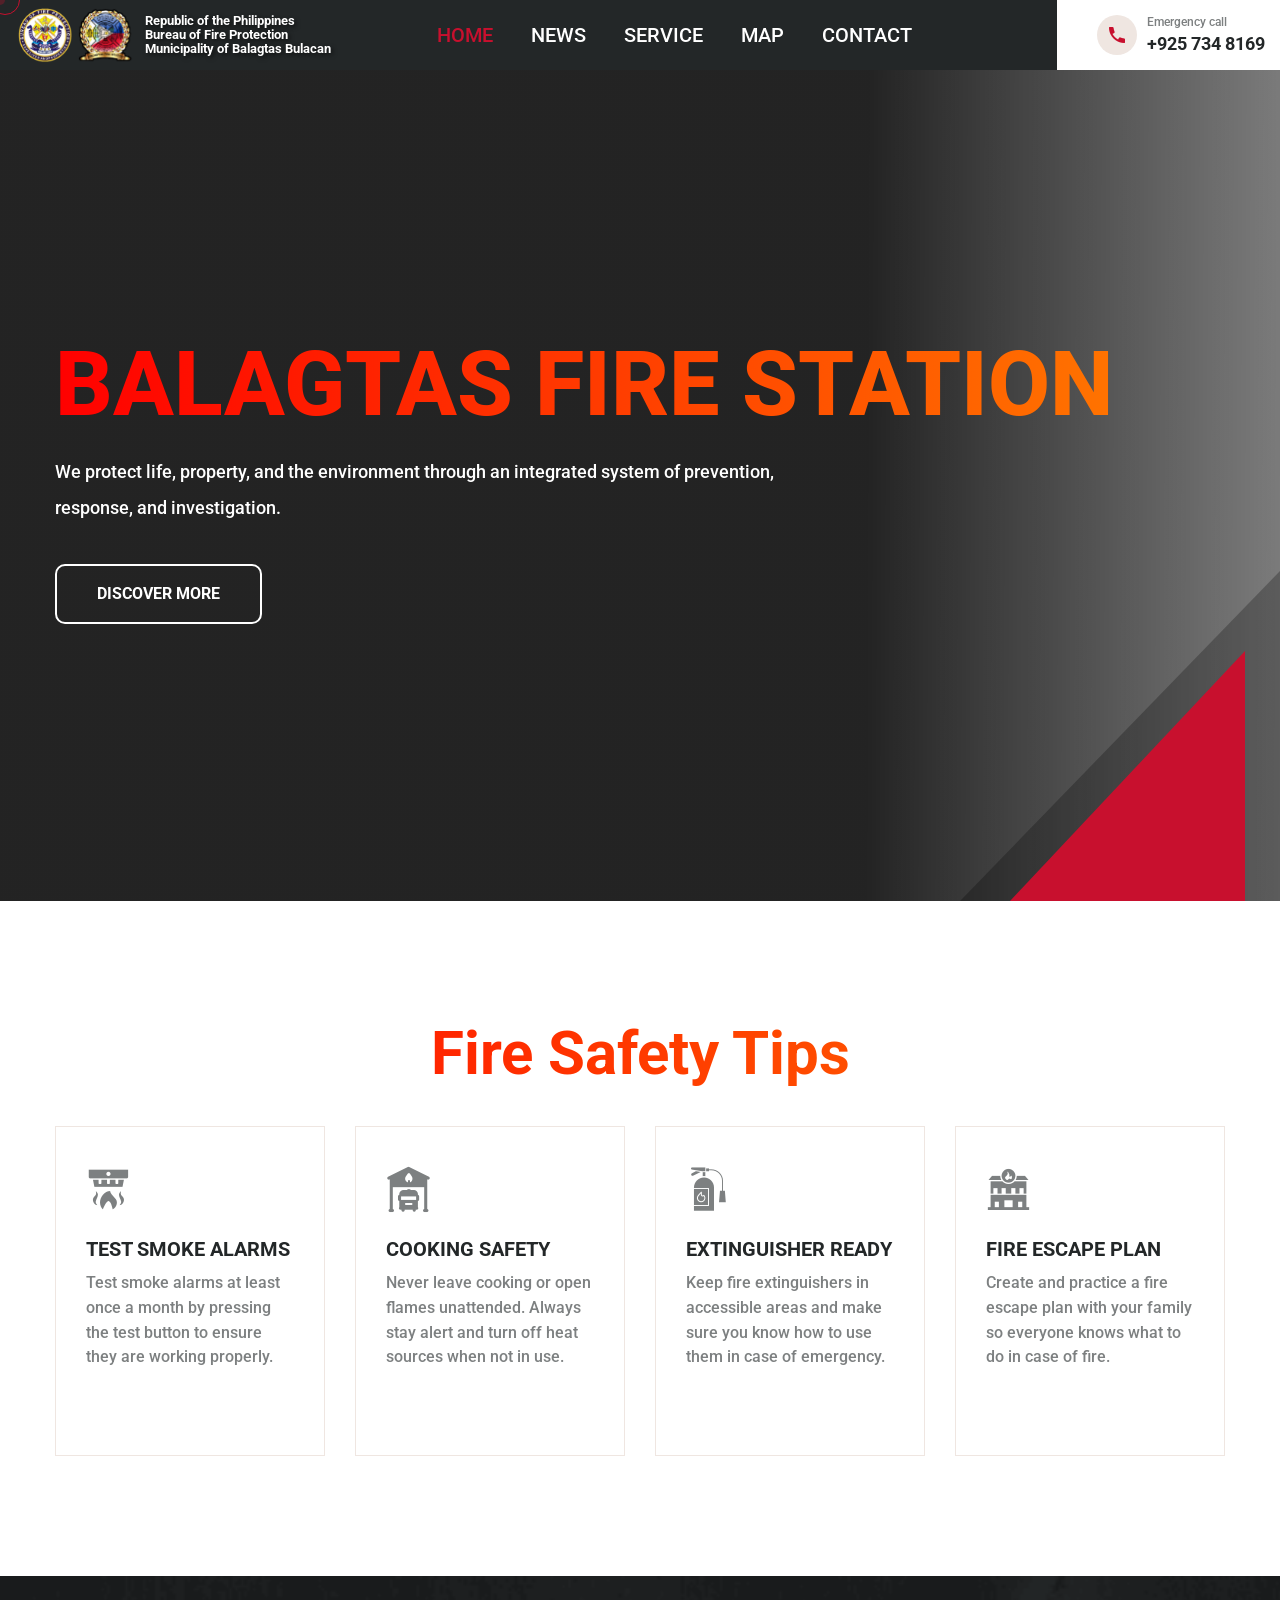
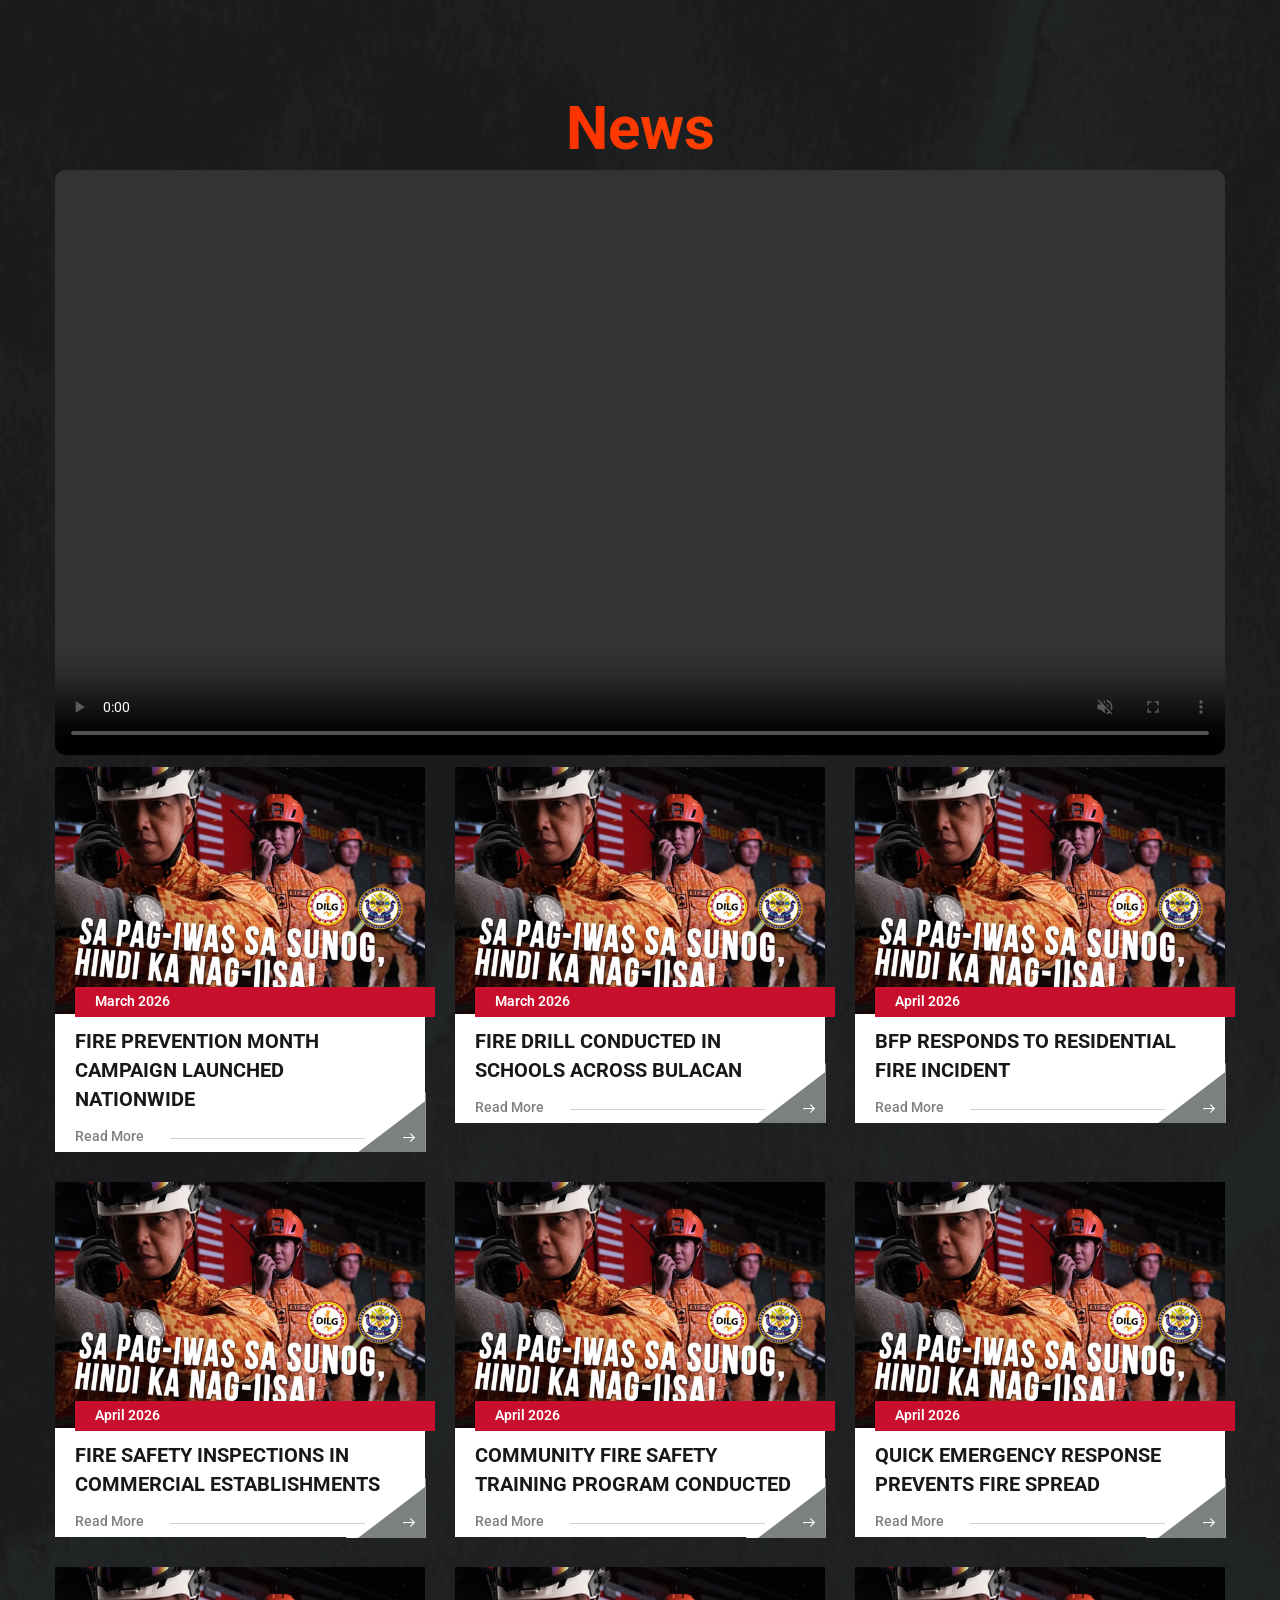
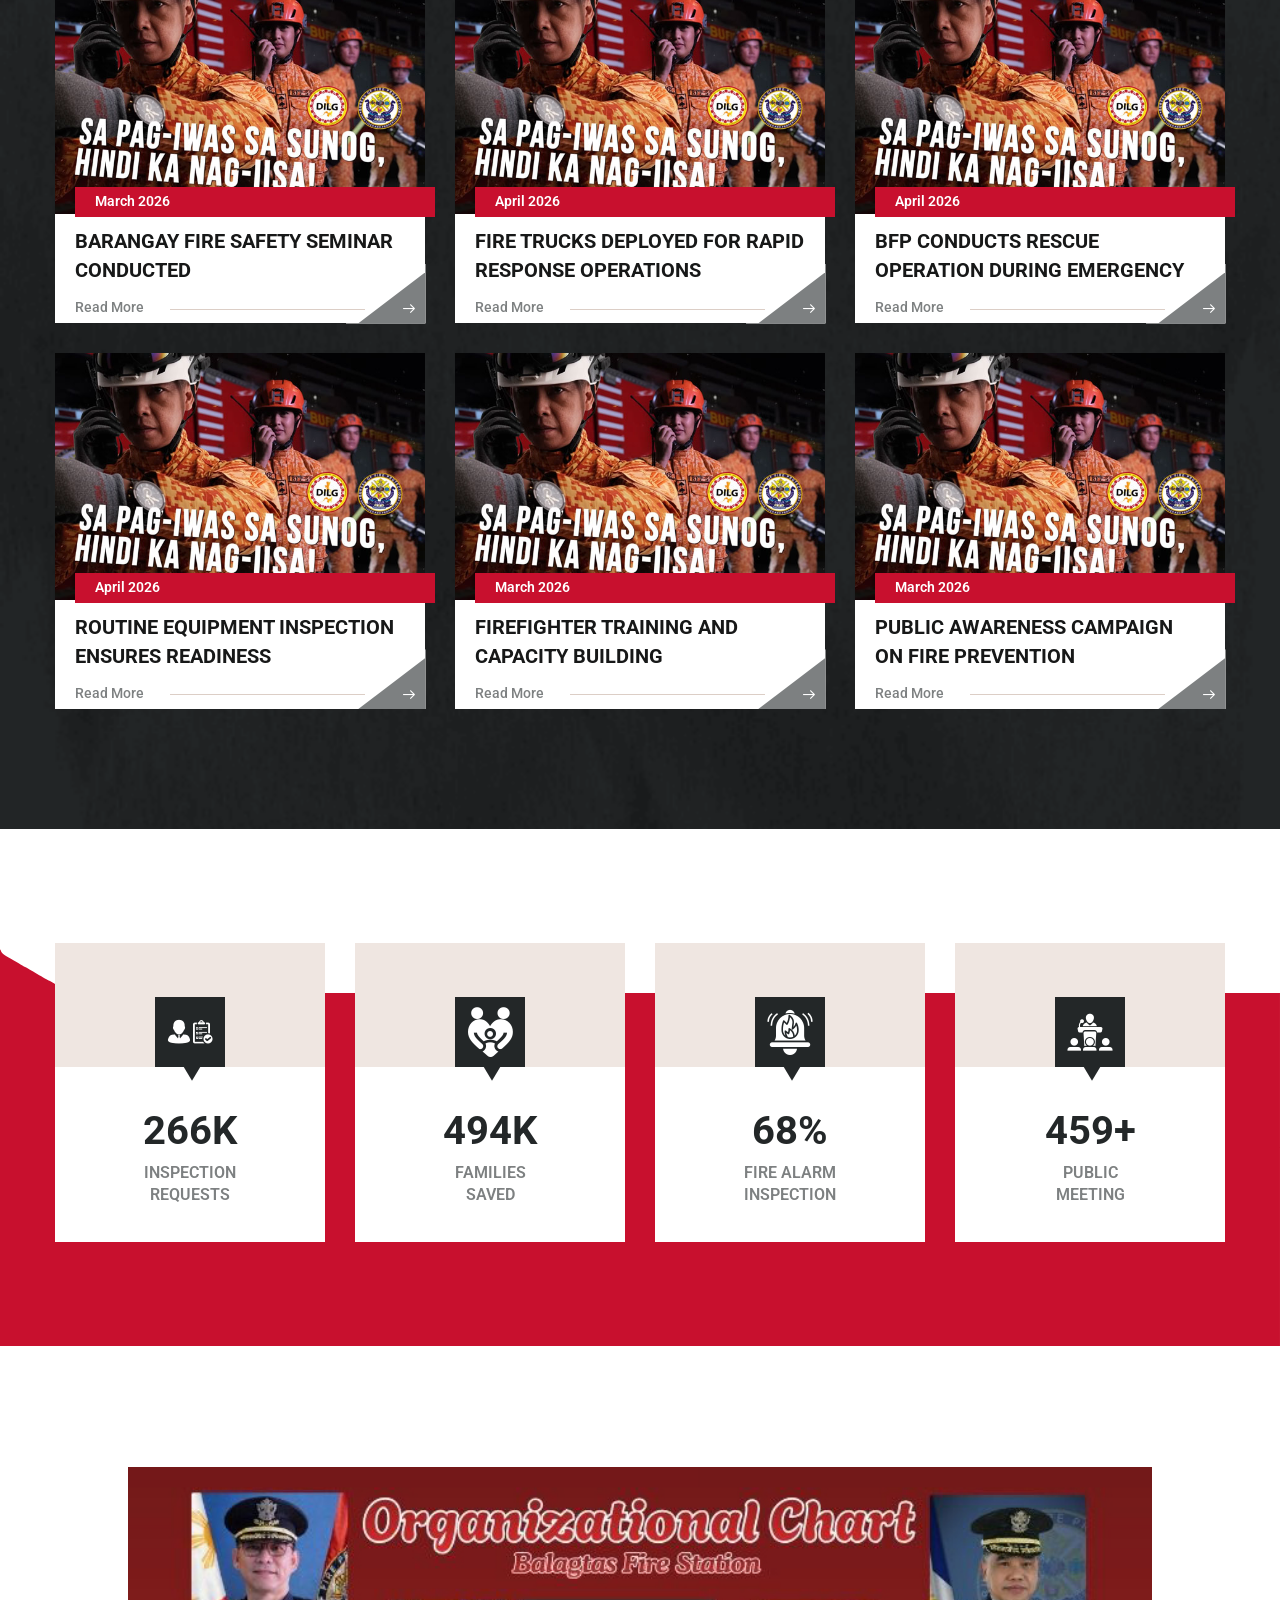
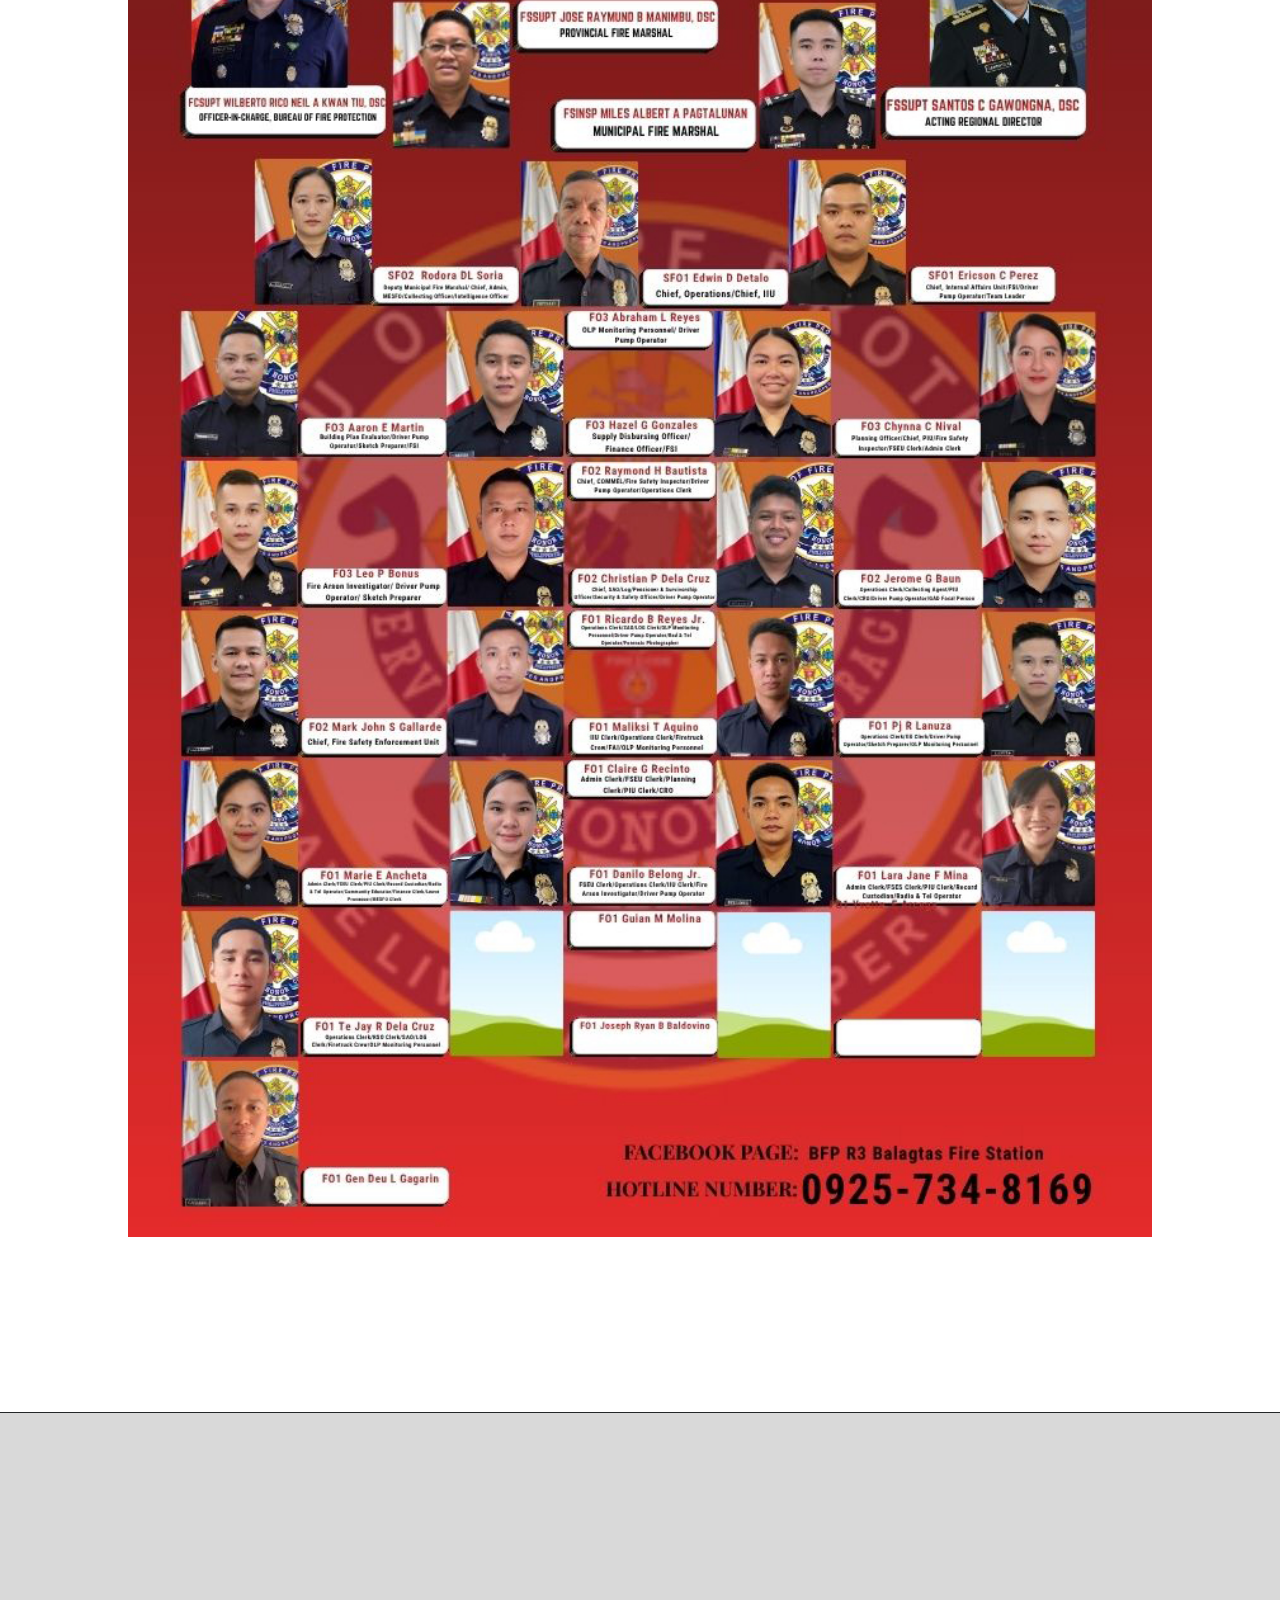
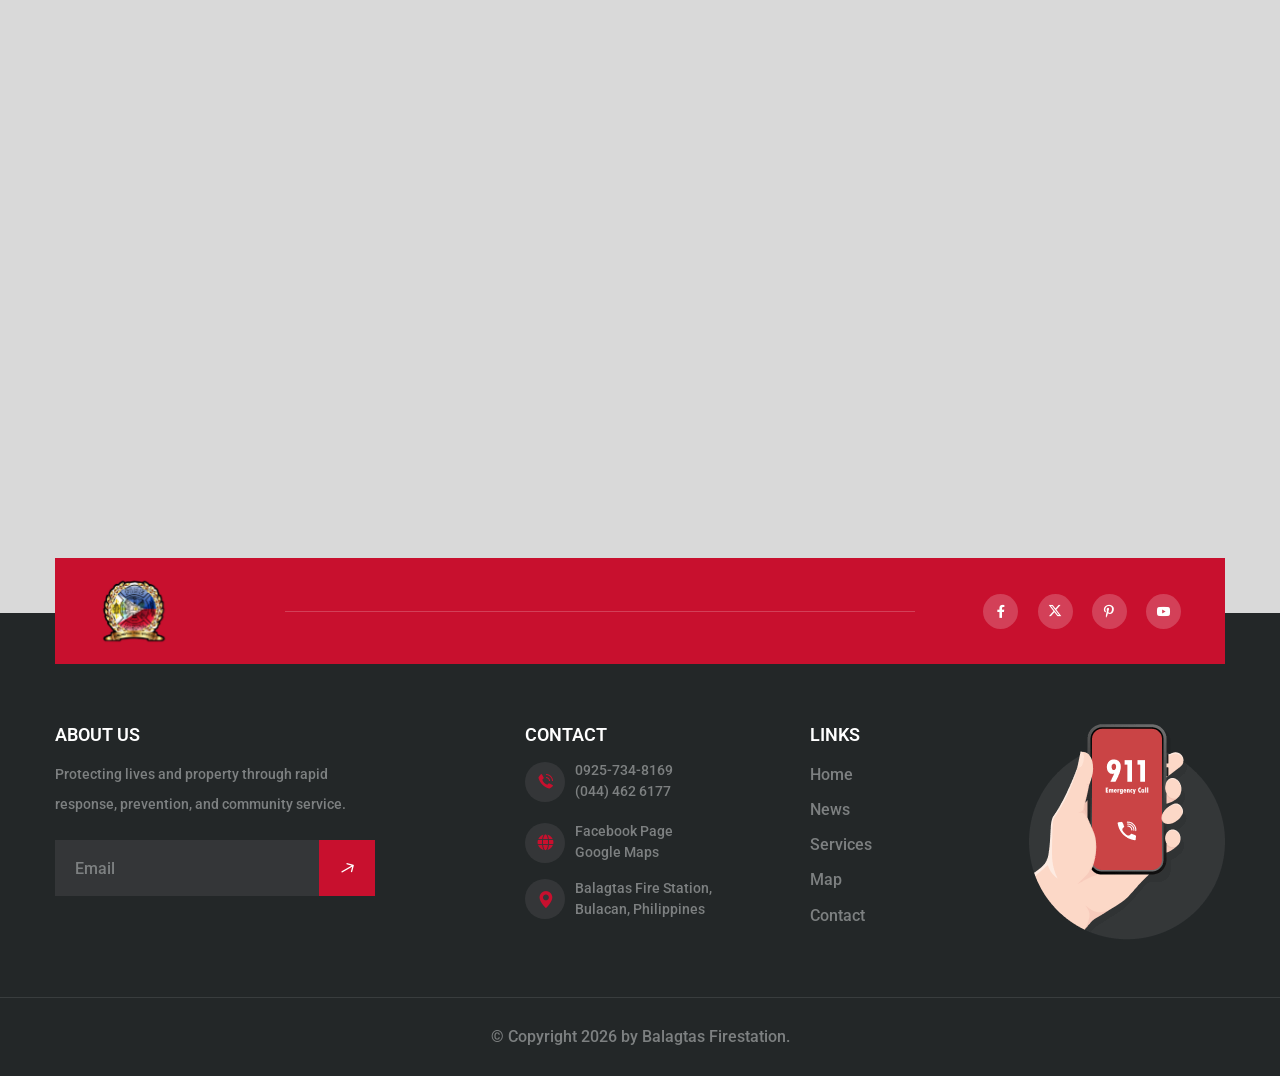
==== commit ffc518e8: "changed the image carousel hero into video background" ====
--- a/index.html
+++ b/index.html
@@ -120,96 +120,6 @@
 
                             <li class="dropdown megamenu">
                                 <a href="index.html">Home</a>
-                                <ul>
-                                    <li>
-                                        <section class="home-showcase">
-                                            <div class="container">
-                                                <div class="home-showcase__inner">
-                                                    <div class="row">
-                                                        <div class="col-md-6 col-lg-3">
-                                                            <div class="demo-one__card">
-                                                                <div class="demo-one__image">
-                                                                    <img src="assets/images/home-showcase/home-showcase-1.jpg" alt="Balagtas Fire Station logo">
-                                                                    <div class="demo-one__btns">
-                                                                        <a href="index.html" class="firdip-btn demo-one__btn">
-                                                                            <span>Multi Page</span>
-                                                                        </a><!-- /.thm-btn demo-one__btn -->
-                                                                        <a href="index-one-page.html" class="firdip-btn demo-one__btn">
-                                                                            <span>One Page</span>
-                                                                        </a><!-- /.thm-btn demo-one__btn -->
-                                                                    </div><!-- /.demo-one__btns -->
-                                                                </div><!-- /.demo-one__image -->
-                                                                <div class="demo-one__content">
-                                                                    <h3 class="demo-one__title">
-                                                                        <a href="index.html">Home Page 01</a>
-                                                                    </h3><!-- /.demo-one__title -->
-                                                                </div><!-- /.demo-one__content -->
-                                                            </div><!-- /.demo-one__card -->
-                                                        </div><!-- /.col-md-6 col-lg-3 -->
-                                                        <div class="col-md-6 col-lg-3">
-                                                            <div class="demo-one__card">
-                                                                <div class="demo-one__image">
-                                                                    <img src="assets/images/home-showcase/home-showcase-2.jpg" alt="Balagtas Fire Station logo">
-                                                                    <div class="demo-one__btns">
-                                                                        <a href="index-2.html" class="firdip-btn demo-one__btn">
-                                                                            <span>Multi Page</span>
-                                                                        </a><!-- /.thm-btn demo-one__btn -->
-                                                                        <a href="index-2-one-page.html" class="firdip-btn demo-one__btn">
-                                                                            <span>One Page</span>
-                                                                        </a><!-- /.thm-btn demo-one__btn -->
-                                                                    </div><!-- /.demo-one__btns -->
-                                                                </div><!-- /.demo-one__image -->
-                                                                <div class="demo-one__content">
-                                                                    <h3 class="demo-one__title">
-                                                                        <a href="index-2.html">Home Page 02</a>
-                                                                    </h3><!-- /.demo-one__title -->
-                                                                </div><!-- /.demo-one__content -->
-                                                            </div><!-- /.demo-one__card -->
-                                                        </div><!-- /.col-md-6 col-lg-3 -->
-                                                        <div class="col-md-6 col-lg-3">
-                                                            <div class="demo-one__card">
-                                                                <div class="demo-one__image">
-                                                                    <img src="assets/images/home-showcase/home-showcase-3.jpg" alt="Balagtas Fire Station logo">
-                                                                    <div class="demo-one__btns">
-                                                                        <a href="index-3.html" class="firdip-btn demo-one__btn">
-                                                                            <span>Multi Page</span>
-                                                                        </a><!-- /.thm-btn demo-one__btn -->
-                                                                        <a href="index-3-one-page.html" class="firdip-btn demo-one__btn">
-                                                                            <span>One Page</span>
-                                                                        </a><!-- /.thm-btn demo-one__btn -->
-                                                                    </div><!-- /.demo-one__btns -->
-                                                                </div><!-- /.demo-one__image -->
-                                                                <div class="demo-one__content">
-                                                                    <h3 class="demo-one__title">
-                                                                        <a href="index-3.html">Home Page 03</a>
-                                                                    </h3><!-- /.demo-one__title -->
-                                                                </div><!-- /.demo-one__content -->
-                                                            </div><!-- /.demo-one__card -->
-                                                        </div><!-- /.col-md-6 col-lg-3 -->
-                                                        <div class="col-md-6 col-lg-3">
-                                                            <div class="demo-one__card">
-                                                                <div class="demo-one__image">
-                                                                    <img src="assets/images/home-showcase/home-showcase-4.jpg" alt="Balagtas Fire Station logo">
-                                                                    <div class="demo-one__btns">
-                                                                        <a href="index-dark.html" class="firdip-btn demo-one__btn">
-                                                                            <span>View Page</span>
-                                                                        </a><!-- /.thm-btn demo-one__btn -->
-                                                                    </div><!-- /.demo-one__btns -->
-                                                                </div><!-- /.demo-one__image -->
-                                                                <div class="demo-one__content">
-                                                                    <h3 class="demo-one__title">
-                                                                        <a href="index-dark.html">Home Dark</a>
-                                                                    </h3><!-- /.demo-one__title -->
-                                                                </div><!-- /.demo-one__content -->
-                                                            </div><!-- /.demo-one__card -->
-                                                        </div><!-- /.col-md-6 col-lg-3 -->
-                                                    </div><!-- /.row -->
-
-                                                </div><!-- /.home-showcase__inner -->
-                                            </div><!-- /.container -->
-                                        </section>
-                                    </li>
-                                </ul>
                             </li>
                             <li class="dropdown">
                                 <a href="" onclick="event.preventDefault(); document.getElementById('news').scrollIntoView();">News</a>
@@ -301,7 +211,42 @@
         </header>
 
         <!-- Hero Section Start -->
-        <section class="main-slider-one">
+         <section class="main-slider-one">
+            <div class="main-slider-one__item">
+
+                <!-- VIDEO BACKGROUND -->
+                <div class="main-slider-one__bg">
+                    <video autoplay muted loop playsinline class="bg-video">
+                        <source src="assets/videos/Cinematic-Video.mp4" type="video/mp4">
+                    </video>
+                </div>
+
+                <!-- CONTENT -->
+                <div class="container">
+                    <div class="row">
+                        <div class="col-md-12">
+                            <div class="main-slider-one__content">
+                                <h2 class="main-slider-one__title fire-text">
+                                    Balagtas Fire Station
+                                </h2>
+
+                                <p class="main-slider-one__text">
+                                    We protect life, property, and the environment through an integrated system of prevention, response, and investigation.
+                                </p>
+
+                                <div class="main-slider-one__btn">
+                                    <a href="#" class="firdip-btn main-slider-one__btn__link">
+                                        Discover More
+                                    </a>
+                                </div>
+                            </div>
+                        </div>
+                    </div>
+                </div>
+
+            </div>
+        </section>
+        <!-- <section class="main-slider-one">
             <div id="mainSlider_print" class="main-slider-one__carousel firdip-owl__carousel owl-carousel" 
                 data-owl-options='{
                 "loop": true,
@@ -316,7 +261,7 @@
                 "margin": 0
             }'>
             </div>
-        </section>
+        </section> -->
         <!-- Hero Section Start -->
 
         <!-- Feature Section Start -->
--- a/assets/vendors/jarallax/jarallax.css
+++ b/assets/vendors/jarallax/jarallax.css
@@ -0,0 +1,15 @@
+.jarallax {
+    position: relative;
+    z-index: 0;
+}
+.jarallax > .jarallax-img {
+    position: absolute;
+    object-fit: cover;
+    /* support for plugin https://github.com/bfred-it/object-fit-images */
+    font-family: 'object-fit: cover;';
+    top: 0;
+    left: 0;
+    width: 100%;
+    height: 100%;
+    z-index: -1;
+}
--- a/assets/vendors/nouislider/nouislider.pips.css
+++ b/assets/vendors/nouislider/nouislider.pips.css
@@ -0,0 +1,98 @@
+
+/* Base;
+ *
+ */
+.noUi-pips,
+.noUi-pips * {
+-moz-box-sizing: border-box;
+	box-sizing: border-box;
+}
+.noUi-pips {
+	position: absolute;
+	font: 400 12px Arial;
+	color: #999;
+}
+
+/* Values;
+ *
+ */
+.noUi-value {
+	width: 40px;
+	position: absolute;
+	text-align: center;
+}
+.noUi-value-sub {
+	color: #ccc;
+	font-size: 10px;
+}
+
+/* Markings;
+ *
+ */
+.noUi-marker {
+	position: absolute;
+	background: #CCC;
+}
+.noUi-marker-sub {
+	background: #AAA;
+}
+.noUi-marker-large {
+	background: #AAA;
+}
+
+/* Horizontal layout;
+ *
+ */
+.noUi-pips-horizontal {
+	padding: 10px 0;
+	height: 50px;
+	top: 100%;
+	left: 0;
+	width: 100%;
+}
+.noUi-value-horizontal {
+	margin-left: -20px;
+	padding-top: 20px;
+}
+.noUi-value-horizontal.noUi-value-sub {
+	padding-top: 15px;
+}
+
+.noUi-marker-horizontal.noUi-marker {
+	margin-left: -1px;
+	width: 2px;
+	height: 5px;
+}
+.noUi-marker-horizontal.noUi-marker-sub {
+	height: 10px;
+}
+.noUi-marker-horizontal.noUi-marker-large {
+	height: 15px;
+}
+
+/* Vertical layout;
+ *
+ */
+.noUi-pips-vertical {
+	padding: 0 10px;
+	height: 100%;
+	top: 0;
+	left: 100%;
+}
+.noUi-value-vertical {
+	width: 15px;
+	margin-left: 20px;
+	margin-top: -5px;
+}
+
+.noUi-marker-vertical.noUi-marker {
+	width: 5px;
+	height: 2px;
+	margin-top: -1px;
+}
+.noUi-marker-vertical.noUi-marker-sub {
+	width: 10px;
+}
+.noUi-marker-vertical.noUi-marker-large {
+	width: 15px;
+}
--- a/assets/vendors/firdip-icons/style.css
+++ b/assets/vendors/firdip-icons/style.css
@@ -1,177 +1,177 @@
-@font-face {
-  font-family: 'icomoon';
-  src:  url('fonts/icomoon58ce.eot?fsvogp');
-  src:  url('fonts/icomoon58ce.eot?fsvogp#iefix') format('embedded-opentype'),
-    url('fonts/icomoon58ce.ttf?fsvogp') format('truetype'),
-    url('fonts/icomoon58ce.woff?fsvogp') format('woff'),
-    url('fonts/icomoon58ce.svg?fsvogp#icomoon') format('svg');
-  font-weight: normal;
-  font-style: normal;
-  font-display: block;
-}
-
-[class^="icon-"], [class*=" icon-"] {
-  /* use !important to prevent issues with browser extensions that change fonts */
-  font-family: 'icomoon' !important;
-  speak: never;
-  font-style: normal;
-  font-weight: normal;
-  font-variant: normal;
-  text-transform: none;
-  line-height: 1;
-
-  /* Better Font Rendering =========== */
-  -webkit-font-smoothing: antialiased;
-  -moz-osx-font-smoothing: grayscale;
-}
-
-.icon-arrow-right:before {
-  content: "\e931";
-}
-.icon-chatting:before {
-  content: "\e930";
-}
-.icon-polygon:before {
-  content: "\e92f";
-}
-.icon-quite:before {
-  content: "\e92e";
-}
-.icon-star:before {
-  content: "\e92d";
-}
-.icon-check-1:before {
-  content: "\e92c";
-}
-.icon-bubble-chat-1:before {
-  content: "\e92b";
-}
-.icon-mark:before {
-  content: "\e92a";
-}
-.icon-email-1:before {
-  content: "\e929";
-}
-.icon-world-humanitarian-day:before {
-  content: "\e927";
-}
-.icon-ambulance:before {
-  content: "\e928";
-}
-.icon-telephone-2:before {
-  content: "\e924";
-}
-.icon-email-2:before {
-  content: "\e925";
-}
-.icon-portfolio:before {
-  content: "\e926";
-}
-.icon-right-arrow-angle:before {
-  content: "\e923";
-}
-.icon-arrow-left:before {
-  content: "\e912";
-}
-.icon-trolley:before {
-  content: "\e91a";
-}
-.icon-search1:before {
-  content: "\e91b";
-}
-.icon-youtube:before {
-  content: "\e91c";
-}
-.icon-pinterest-p:before {
-  content: "\e91d";
-}
-.icon-x-twitter:before {
-  content: "\e91e";
-}
-.icon-facebook-f:before {
-  content: "\e91f";
-}
-.icon-call:before {
-  content: "\e920";
-}
-.icon-message:before {
-  content: "\e921";
-}
-.icon-pin:before {
-  content: "\e922";
-}
-.icon-bell-1:before {
-  content: "\e900";
-}
-.icon-Cart:before {
-  content: "\e901";
-}
-.icon-certificate-1:before {
-  content: "\e902";
-}
-.icon-emergency-1:before {
-  content: "\e903";
-}
-.icon-family-1:before {
-  content: "\e904";
-}
-.icon-fast-1-1:before {
-  content: "\e905";
-}
-.icon-fire-department-1:before {
-  content: "\e906";
-}
-.icon-fire-extinguisher--1:before {
-  content: "\e907";
-}
-.icon-firefighter-uniform-1:before {
-  content: "\e908";
-}
-.icon-fire-hydrant-1-1:before {
-  content: "\e909";
-}
-.icon-fireman-1:before {
-  content: "\e90a";
-}
-.icon-fire-station-1:before {
-  content: "\e90b";
-}
-.icon-fire-truck-1:before {
-  content: "\e90c";
-}
-.icon-glove:before {
-  content: "\e90d";
-}
-.icon-handshake-1:before {
-  content: "\e90e";
-}
-.icon-man-1:before {
-  content: "\e90f";
-}
-.icon-message2:before {
-  content: "\e910";
-}
-.icon-people-1:before {
-  content: "\e911";
-}
-.icon-pin2:before {
-  content: "\e913";
-}
-.icon-ping:before {
-  content: "\e914";
-}
-.icon-public-health-1:before {
-  content: "\e915";
-}
-.icon-search:before {
-  content: "\e916";
-}
-.icon-share-1:before {
-  content: "\e917";
-}
-.icon-smoke-detector-1:before {
-  content: "\e918";
-}
-.icon-telephone-call-1:before {
-  content: "\e919";
-}
+@font-face {
+  font-family: 'icomoon';
+  src:  url('fonts/icomoon58ce.eot?fsvogp');
+  src:  url('fonts/icomoon58ce.eot?fsvogp#iefix') format('embedded-opentype'),
+    url('fonts/icomoon58ce.ttf?fsvogp') format('truetype'),
+    url('fonts/icomoon58ce.woff?fsvogp') format('woff'),
+    url('fonts/icomoon58ce.svg?fsvogp#icomoon') format('svg');
+  font-weight: normal;
+  font-style: normal;
+  font-display: block;
+}
+
+[class^="icon-"], [class*=" icon-"] {
+  /* use !important to prevent issues with browser extensions that change fonts */
+  font-family: 'icomoon' !important;
+  speak: never;
+  font-style: normal;
+  font-weight: normal;
+  font-variant: normal;
+  text-transform: none;
+  line-height: 1;
+
+  /* Better Font Rendering =========== */
+  -webkit-font-smoothing: antialiased;
+  -moz-osx-font-smoothing: grayscale;
+}
+
+.icon-arrow-right:before {
+  content: "\e931";
+}
+.icon-chatting:before {
+  content: "\e930";
+}
+.icon-polygon:before {
+  content: "\e92f";
+}
+.icon-quite:before {
+  content: "\e92e";
+}
+.icon-star:before {
+  content: "\e92d";
+}
+.icon-check-1:before {
+  content: "\e92c";
+}
+.icon-bubble-chat-1:before {
+  content: "\e92b";
+}
+.icon-mark:before {
+  content: "\e92a";
+}
+.icon-email-1:before {
+  content: "\e929";
+}
+.icon-world-humanitarian-day:before {
+  content: "\e927";
+}
+.icon-ambulance:before {
+  content: "\e928";
+}
+.icon-telephone-2:before {
+  content: "\e924";
+}
+.icon-email-2:before {
+  content: "\e925";
+}
+.icon-portfolio:before {
+  content: "\e926";
+}
+.icon-right-arrow-angle:before {
+  content: "\e923";
+}
+.icon-arrow-left:before {
+  content: "\e912";
+}
+.icon-trolley:before {
+  content: "\e91a";
+}
+.icon-search1:before {
+  content: "\e91b";
+}
+.icon-youtube:before {
+  content: "\e91c";
+}
+.icon-pinterest-p:before {
+  content: "\e91d";
+}
+.icon-x-twitter:before {
+  content: "\e91e";
+}
+.icon-facebook-f:before {
+  content: "\e91f";
+}
+.icon-call:before {
+  content: "\e920";
+}
+.icon-message:before {
+  content: "\e921";
+}
+.icon-pin:before {
+  content: "\e922";
+}
+.icon-bell-1:before {
+  content: "\e900";
+}
+.icon-Cart:before {
+  content: "\e901";
+}
+.icon-certificate-1:before {
+  content: "\e902";
+}
+.icon-emergency-1:before {
+  content: "\e903";
+}
+.icon-family-1:before {
+  content: "\e904";
+}
+.icon-fast-1-1:before {
+  content: "\e905";
+}
+.icon-fire-department-1:before {
+  content: "\e906";
+}
+.icon-fire-extinguisher--1:before {
+  content: "\e907";
+}
+.icon-firefighter-uniform-1:before {
+  content: "\e908";
+}
+.icon-fire-hydrant-1-1:before {
+  content: "\e909";
+}
+.icon-fireman-1:before {
+  content: "\e90a";
+}
+.icon-fire-station-1:before {
+  content: "\e90b";
+}
+.icon-fire-truck-1:before {
+  content: "\e90c";
+}
+.icon-glove:before {
+  content: "\e90d";
+}
+.icon-handshake-1:before {
+  content: "\e90e";
+}
+.icon-man-1:before {
+  content: "\e90f";
+}
+.icon-message2:before {
+  content: "\e910";
+}
+.icon-people-1:before {
+  content: "\e911";
+}
+.icon-pin2:before {
+  content: "\e913";
+}
+.icon-ping:before {
+  content: "\e914";
+}
+.icon-public-health-1:before {
+  content: "\e915";
+}
+.icon-search:before {
+  content: "\e916";
+}
+.icon-share-1:before {
+  content: "\e917";
+}
+.icon-smoke-detector-1:before {
+  content: "\e918";
+}
+.icon-telephone-call-1:before {
+  content: "\e919";
+}
--- a/assets/css/styles.css
+++ b/assets/css/styles.css
@@ -1,13559 +1,13594 @@
-/*--------------------------------------------------------------
->>> TABLE OF CONTENTS:
-----------------------------------------------------------------
-# Utility
-# Cards
-# Common
-# Form
-# Navigations
-# Animations
-# Mobile Nav
-# Search Popup
-# Page Header
-# Google Map
-# Client Carousel
---------------------------------------------------------------*/
-:root {
-  --firdip-font: "Roboto", sans-serif;
-  --firdip-heading-font: "Roboto", sans-serif;
-  --firdip-special-font: "Roboto", sans-serif;
-  --firdip-text: #7D8081;
-  --firdip-text-rgb: 125, 128, 129;
-  --firdip-text-gray: #EFE6E1;
-  --firdip-text-gray-rgb: 239, 230, 225;
-  --firdip-base: #C8102E;
-  --firdip-base-rgb: 202, 68, 69;
-  --firdip-secondary: #232728;
-  --firdip-secondary-rgb:35, 39, 40 ;
-  --firdip-gray: #DCCEC6;
-  --firdip-gray-rgb: 220, 206, 198;
-  --firdip-white: #fff;
-  --firdip-white-rgb: 255, 255, 255;
-  --firdip-black: #171818;
-  --firdip-black-rgb: 23, 24, 24;
-  --firdip-black2: #000;
-  --firdip-black2-rgb: 0, 0, 0;
-  --firdip-border-color: #F4F2EE;
-  --firdip-border-color-rgb: 244, 242, 238;
-  --firdip-letter-space: 0.1em;
-  --firdip-letter-space-xl: 0.2em;
-}
-
-/*--------------------------------------------------------------
-# Utility
---------------------------------------------------------------*/
-.mt-20 {
-  margin-top: 20px;
-}
-
-.mt-30 {
-  margin-top: 30px;
-}
-
-.mt-40 {
-  margin-top: 40px;
-}
-
-.mt-50 {
-  margin-top: 50px;
-}
-
-.mt-60 {
-  margin-top: 60px;
-}
-
-.mt-80 {
-  margin-top: 80px;
-}
-
-.mt-120 {
-  margin-top: 120px;
-}
-
-.mt--60 {
-  margin-top: -60px;
-}
-
-.mt--120 {
-  margin-top: -120px;
-}
-
-.mb-20 {
-  margin-bottom: 20px;
-}
-
-.mb-30 {
-  margin-bottom: 30px;
-}
-
-.mb-40 {
-  margin-bottom: 40px;
-}
-
-.mb-50 {
-  margin-bottom: 50px;
-}
-
-.mb-60 {
-  margin-bottom: 60px;
-}
-
-.mb-80 {
-  margin-bottom: 80px;
-}
-
-.mb-120 {
-  margin-bottom: 120px;
-}
-
-.mb--60 {
-  margin-bottom: -60px;
-}
-
-.mb--120 {
-  margin-bottom: -120px;
-}
-
-.pt-20 {
-  padding-top: 20px;
-}
-
-.pt-30 {
-  padding-top: 30px;
-}
-
-.pt-40 {
-  padding-top: 40px;
-}
-
-.pt-50 {
-  padding-top: 50px;
-}
-
-.pt-60 {
-  padding-top: 60px;
-}
-
-.pt-80 {
-  padding-top: 80px;
-}
-
-.pt-100 {
-  padding-top: 100px;
-}
-
-.pt-110 {
-  padding-top: 110px;
-}
-
-.pt-115 {
-  padding-top: 115px;
-}
-
-.pt-120 {
-  padding-top: 120px;
-}
-
-.pt-142 {
-  padding-top: 142px;
-}
-
-.pb-20 {
-  padding-bottom: 20px;
-}
-
-.pb-30 {
-  padding-bottom: 30px;
-}
-
-.pb-40 {
-  padding-bottom: 40px;
-}
-
-.pb-50 {
-  padding-bottom: 50px;
-}
-
-.pb-60 {
-  padding-bottom: 60px;
-}
-
-.pb-80 {
-  padding-bottom: 80px;
-}
-
-.pb-90 {
-  padding-bottom: 90px;
-}
-
-.pb-100 {
-  padding-bottom: 100px;
-}
-
-.pb-110 {
-  padding-bottom: 110px;
-}
-
-.pb-115 {
-  padding-bottom: 115px;
-}
-
-.pb-120 {
-  padding-bottom: 120px;
-}
-
-.pl-5 {
-  padding-left: 5px;
-}
-
-.pl-10 {
-  padding-left: 10px;
-}
-
-.pl-15 {
-  padding-left: 15px;
-}
-
-.pl-20 {
-  padding-left: 20px;
-}
-
-.pl-30 {
-  padding-left: 30px;
-}
-
-.pr-5 {
-  padding-right: 5px;
-}
-
-.pr-10 {
-  padding-right: 10px;
-}
-
-.pr-15 {
-  padding-right: 15px;
-}
-
-.pr-20 {
-  padding-right: 20px;
-}
-
-.pr-30 {
-  padding-right: 30px;
-}
-
-.fire-text {
-  background: linear-gradient(
-    90deg,
-    #ff0000,
-    #ff4d00,
-    #ff9900,
-    #ff0000
-  );
-  background-size: 200% auto;
-
-  -webkit-background-clip: text;
-  -webkit-text-fill-color: transparent;
-
-  animation: fireGradient 2s linear infinite;
-}
-
-@keyframes fireGradient {
-  0% { background-position: 0% center; }
-  100% { background-position: 200% center; }
-}
-
-.firdip-btn {
-  display: inline-block;
-  vertical-align: middle;
-  -webkit-appearance: none;
-  outline: none !important;
-  border-radius: 10px;
-  border: 2px white solid;
-  background: transparent; /* base white */
-  color: white !important;
-  font-family: var(--firdip-font, "Roboto", sans-serif);
-  padding: 19px 40px;
-  transition: 500ms;
-  text-transform: uppercase;
-  font-weight: 700;
-  font-size: 16px;
-  line-height: 112%;
-  position: relative;
-  overflow: hidden;
-  text-align: center;
-  z-index: 1;
-}
-
-/* 🔥 FLAME ALWAYS ACTIVE */
-.firdip-btn:hover::after {
-  content: "";
-  position: absolute;
-  inset: 0;
-
-  background: linear-gradient(
-    120deg,
-    #7a0b1c,
-    #c8102e,
-    #ff1a1a,
-    #c8102e,
-    #7a0b1c
-  );
-  background-size: 300% 300%;
-
-  animation: flameMove 1.2s linear infinite, flameFlicker 0.3s infinite alternate;
-  z-index: -1;
-}
-
-/* 🔥 TEXT ON TOP */
-.firdip-btn span {
-  position: relative;
-  z-index: 2;
-}
-
-/* 🤍 HOVER = CLEAN WHITE */
-.firdip-btn:hover {
-  background-color: #fff;
-  color: var(--firdip-black, #171818);
-  font-size: 18px;
-  border: 2px white solid;
-}
-
-/* hide flame on hover */
-.firdip-btn:hover::after {
-  opacity: 0;
-  transition: opacity 0.4s ease;
-}
-
-/* 🔥 animation */
-@keyframes flameMove {
-  0% { background-position: 0% 50%; }
-  50% { background-position: 100% 50%; }
-  100% { background-position: 0% 50%; }
-}
-
-@keyframes flameFlicker {
-  0% { opacity: 0.9; }
-  100% { opacity: 1; }
-}
-.sec-title {
-  padding-bottom: 40px;
-}
-@media (min-width: 768px) {
-  .sec-title {
-    padding-bottom: 50px;
-  }
-}
-.sec-title--two .sec-title__title {
-  text-transform: none;
-  font-weight: 800;
-}
-.sec-title__img {
-  display: inline-flex;
-  margin-top: -3px;
-  margin-right: 7px;
-}
-.sec-title__tagline {
-  margin: 0;
-  font-weight: 600;
-  font-size: 14px;
-  line-height: normal;
-  text-transform: uppercase;
-  color: var(--firdip-text, #7D8081);
-}
-.sec-title__title {
-  margin: 0;
-  text-transform: uppercase;
-  margin-top: 7px;
-  color: var(--firdip-secondary, #232728);
-  font-style: normal;
-  font-weight: 700;
-  line-height: 125%;
-  font-size: 30px;
-}
-@media (min-width: 768px) {
-  .sec-title__title {
-    font-size: 40px;
-  }
-}
-
-/*--------------------------------------------------------------
-# Common
---------------------------------------------------------------*/
-body {
-  font-family: var(--firdip-font, "Roboto", sans-serif);
-  color: var(--firdip-text, #7D8081);
-  font-size: 16px;
-  line-height: 2.125;
-  font-weight: 500;
-}
-
-body.locked {
-  overflow: hidden;
-}
-
-a {
-  color: var(--firdip-base, #C8102E);
-  transition: all 400ms ease;
-}
-
-a,
-a:hover,
-a:focus,
-a:visited {
-  text-decoration: none;
-}
-
-::placeholder {
-  color: inherit;
-  opacity: 1;
-}
-
-h1,
-h2,
-h3,
-h4,
-h5,
-h6 {
-  font-family: var(--firdip-heading-font, "Roboto", sans-serif);
-  color: var(--firdip-black, #171818);
-}
-@media (max-width: 575px) {
-  h1 br,
-  h2 br,
-  h3 br,
-  h4 br,
-  h5 br,
-  h6 br {
-    display: none;
-  }
-}
-
-@media (max-width: 575px) {
-  p br {
-    display: none;
-  }
-}
-
-::placeholder {
-  color: inherit;
-  opacity: 1;
-}
-
-.page-wrapper {
-  position: relative;
-  margin: 0 auto;
-  width: 100%;
-  min-width: 300px;
-  overflow: hidden;
-}
-
-.container-fluid,
-.container {
-  padding-left: 15px;
-  padding-right: 15px;
-}
-
-@media (min-width: 1200px) {
-  .container {
-    max-width: 1200px;
-  }
-}
-.row {
-  --bs-gutter-x: 30px;
-}
-
-.gutter-y-10 {
-  --bs-gutter-y: 10px;
-}
-
-.gutter-y-15 {
-  --bs-gutter-y: 15px;
-}
-
-.gutter-y-20 {
-  --bs-gutter-y: 20px;
-}
-
-.gutter-y-30 {
-  --bs-gutter-y: 30px;
-}
-
-.gutter-y-60 {
-  --bs-gutter-y: 60px;
-}
-
-.gutter-x-0 {
-  --bs-gutter-x: 0px;
-}
-
-.tabs-box .tabs-content .tab:not(.active-tab) {
-  display: none;
-}
-
-.bootstrap-select .dropdown-menu {
-  padding-top: 0;
-  padding-bottom: 0;
-  border-radius: 0;
-}
-.bootstrap-select .dropdown-item.active,
-.bootstrap-select .dropdown-item:active {
-  background-color: var(--firdip-base, #C8102E);
-}
-
-.tns-outer .tns-controls {
-  display: flex;
-  justify-content: center;
-  align-items: center;
-  margin-top: 40px;
-}
-.tns-outer .tns-controls button {
-  width: 45px;
-  height: 45px;
-  border: 2px solid #f4f4f4;
-  outline: none;
-  display: flex;
-  justify-content: center;
-  align-items: center;
-  color: var(--firdip-text, #7D8081);
-  border-radius: 50%;
-  margin-left: 5px;
-  margin-right: 5px;
-}
-
-.ul-list-one {
-  margin-bottom: 0;
-}
-.ul-list-one li {
-  position: relative;
-  padding-left: 45px;
-  font-size: 16px;
-  font-weight: 500;
-  color: var(--firdip-black, #171818);
-}
-@media (min-width: 481px) {
-  .ul-list-one li {
-    font-size: 20px;
-  }
-}
-.ul-list-one li::before {
-  content: "\e907";
-  color: var(--firdip-base, #C8102E);
-  font-size: 26px;
-  position: absolute;
-  top: 50%;
-  left: 0;
-  transform: translateY(-50%);
-  font-family: "azino-icon";
-}
-/* 
-.preloader {
-  position: fixed;
-  background-color: var(--firdip-black, #171818);
-  background-position: center center;
-  background-repeat: no-repeat;
-  top: 0;
-  left: 0;
-  right: 0;
-  bottom: 0;
-  z-index: 9991;
-  display: -webkit-box;
-  display: flex;
-  -webkit-box-pack: center;
-  justify-content: center;
-  -webkit-box-align: center;
-  align-items: center;
-  text-align: center;
-}
-.preloader__image {
-  -webkit-animation-fill-mode: both;
-  animation-fill-mode: both;
-  -webkit-animation-name: flipInY;
-  animation-name: flipInY;
-  -webkit-animation-duration: 2s;
-  animation-duration: 2s;
-  -webkit-animation-iteration-count: infinite;
-  animation-iteration-count: infinite;
-  background-repeat: no-repeat;
-  background-position: center center;
-  background-size: 60px auto;
-  width: 100%;
-  height: 100%;
-} */
-
-/* scroll to top */
-.scroll-to-top {
-  display: flex;
-  align-items: center;
-  width: auto;
-  height: 35px;
-  background: transparent;
-  position: fixed;
-  bottom: 60px;
-  right: -12px;
-  z-index: 99;
-  text-align: center;
-  opacity: 0;
-  visibility: hidden;
-  transform: rotate(-90deg);
-  cursor: pointer;
-  transition: all 0.2s ease;
-}
-.scroll-to-top__text {
-  display: inline;
-  font-size: 12px;
-  text-transform: uppercase;
-  letter-spacing: 0.1em;
-  font-weight: 700;
-  margin-right: 8px;
-}
-.scroll-to-top__wrapper {
-  display: inline-block;
-  width: 30px;
-  height: 4px;
-  background-color: var(--firdip-base, #C8102E);
-  position: relative;
-  overflow: hidden;
-}
-.scroll-to-top__inner {
-  position: absolute;
-  left: 0;
-  top: 0;
-  width: 100%;
-  height: 100%;
-  background-color: var(--firdip-black, #171818);
-}
-.scroll-to-top.show {
-  opacity: 1;
-  visibility: visible;
-  bottom: 70px;
-}
-
-.firdip-owl__carousel--with-shadow .owl-stage-outer {
-  overflow: visible;
-}
-.firdip-owl__carousel--with-shadow .owl-item {
-  opacity: 0;
-  visibility: hidden;
-  transition: opacity 500ms ease, visibility 500ms ease;
-}
-.firdip-owl__carousel--with-shadow .owl-item.active {
-  opacity: 1;
-  visibility: visible;
-}
-
-.firdip-owl__carousel--basic-nav.owl-carousel .owl-nav {
-  display: flex;
-  justify-content: center;
-  gap: 20px;
-  margin-top: 60px;
-}
-.firdip-owl__carousel--basic-nav.owl-carousel .owl-nav button {
-  border: none;
-  outline: none;
-  border-radius: 50%;
-  opacity: 1;
-  margin: 0;
-  padding: 0;
-}
-.firdip-owl__carousel--basic-nav.owl-carousel .owl-nav button span {
-  border: none;
-  outline: none;
-  width: 50px;
-  height: 50px;
-  background-color: var(--firdip-text-gray, #EFE6E1);
-  display: flex;
-  justify-content: center;
-  opacity: 1;
-  align-items: center;
-  color: var(--firdip-secondary, #232728);
-  border-radius: 50%;
-  font-size: 16px;
-  transition: all 500ms ease;
-}
-.firdip-owl__carousel--basic-nav.owl-carousel .owl-nav button span:hover {
-  background-color: var(--firdip-base, #C8102E);
-  color: var(--firdip-white, #fff);
-}
-.firdip-owl__carousel--basic-nav.owl-carousel .owl-dots {
-  display: flex;
-  align-items: center;
-  justify-content: center;
-  gap: 10px;
-  margin-top: 60px;
-}
-.firdip-owl__carousel--basic-nav.owl-carousel .owl-dots .owl-dot span {
-  background-color: var(--firdip-black, #171818);
-  border: 2px solid var(--firdip-white, #fff);
-  box-shadow: 0 0 1px rgba(var(--firdip-black-rgb, 23, 24, 24), 1);
-  margin: 0;
-}
-.firdip-owl__carousel--basic-nav.owl-carousel .owl-dots .owl-dot:hover span, .firdip-owl__carousel--basic-nav.owl-carousel .owl-dots .owl-dot.active span {
-  background-color: var(--firdip-black, #171818);
-  border: 2px solid var(--firdip-black, #171818);
-  box-shadow: 0 0 1px rgba(var(--firdip-black-rgb, 23, 24, 24), 1);
-}
-.firdip-owl__carousel--basic-nav.owl-carousel .owl-dots.disabled {
-  display: none;
-}
-.firdip-owl__carousel--basic-nav.owl-carousel .owl-nav.disabled + .owl-dots {
-  margin-top: 60px;
-}
-.firdip-owl__carousel--basic-nav.owl-carousel .owl-nav.disabled {
-  display: none;
-}
-
-.ui-datepicker .ui-datepicker-header {
-  background-image: none;
-  background-color: var(--firdip-black, #171818);
-  color: var(--firdip-white, #fff);
-  font-family: var(--firdip-font, "Roboto", sans-serif);
-}
-
-.ui-datepicker-calendar th span {
-  font-family: var(--firdip-font, "Roboto", sans-serif);
-}
-.ui-datepicker-calendar td {
-  background-color: var(--firdip-gray, #DCCEC6);
-  background-image: none;
-  font-family: var(--firdip-font, "Roboto", sans-serif);
-  color: var(--firdip-text, #7D8081);
-}
-.ui-datepicker-calendar td a {
-  border-color: var(--firdip-border-color, #F4F2EE);
-  background-color: var(--firdip-gray, #DCCEC6);
-  background-image: none;
-}
-.ui-datepicker-calendar .ui-state-default,
-.ui-datepicker-calendar .ui-widget-content .ui-state-default,
-.ui-datepicker-calendar .ui-widget-header .ui-state-default {
-  border-color: var(--firdip-border-color, #F4F2EE);
-  background-color: var(--firdip-gray, #DCCEC6);
-  background-image: none;
-  color: var(--firdip-text, #7D8081);
-  padding: 10px 5px;
-  text-align: center;
-  line-height: 1em;
-}
-.ui-datepicker-calendar .ui-state-default:hover,
-.ui-datepicker-calendar .ui-widget-content .ui-state-default:hover,
-.ui-datepicker-calendar .ui-widget-header .ui-state-default:hover {
-  color: var(--firdip-white, #fff);
-  background-color: var(--firdip-base, #C8102E);
-}
-.ui-datepicker-calendar .ui-state-highlight,
-.ui-datepicker-calendar .ui-widget-content .ui-state-highlight,
-.ui-datepicker-calendar .ui-widget-header .ui-state-highlight {
-  color: var(--firdip-white, #fff);
-  background-color: var(--firdip-base, #C8102E);
-}
-
-.ui-datepicker .ui-datepicker-prev,
-.ui-datepicker .ui-datepicker-next {
-  background-image: none;
-  background-color: var(--firdip-white, #fff);
-  color: var(--firdip-black, #171818);
-}
-.ui-datepicker .ui-datepicker-prev:hover,
-.ui-datepicker .ui-datepicker-next:hover {
-  background-color: var(--firdip-base, #C8102E);
-  color: var(--firdip-white, #fff);
-  top: 2px;
-}
-
-.ui-datepicker .ui-datepicker-prev:hover {
-  left: 2px;
-}
-
-.ui-datepicker .ui-datepicker-next:hover {
-  right: 2px;
-}
-
-.logo-firdip img {
-  image-rendering: -moz-crisp-edges;
-  image-rendering: -o-crisp-edges;
-  image-rendering: -webkit-optimize-contrast;
-  image-rendering: crisp-edges;
-  -ms-interpolation-mode: nearest-neighbor;
-  -webkit-backface-visibility: hidden;
-  backface-visibility: hidden;
-  -ms-transform: translateZ(0);
-  -webkit-transform: translateZ(0);
-  transform: translateZ(0);
-}
-
-/*--------------------------------------------------------------
-# Cards
---------------------------------------------------------------*/
-.video-one {
-  position: relative;
-  background-color: var(--firdip-black, #171818);
-  padding: 100px 0;
-}
-.video-one__bg {
-  position: absolute;
-  top: 0;
-  left: 0;
-  right: 0;
-  bottom: 0;
-  background-color: var(--firdip-black, #171818);
-  background-size: cover;
-  background-position: center center;
-  opacity: 0.5;
-}
-.video-one .container {
-  position: relative;
-  text-align: center;
-}
-.video-one__btn {
-  width: 145px;
-  height: 145px;
-  display: inline-flex;
-  justify-content: center;
-  align-items: center;
-  border-radius: 50%;
-  position: relative;
-}
-.video-one__btn .video-popup {
-  font-size: 24px;
-  color: var(--firdip-white, #fff);
-  transition: all 500ms ease;
-  position: relative;
-  z-index: 10;
-}
-.video-one__btn .video-popup:hover {
-  color: var(--firdip-base, #C8102E);
-}
-.video-one__btn .curved-circle {
-  position: absolute;
-  top: 0;
-  left: 0;
-  width: 145px;
-  height: 145px;
-  transform-origin: center center;
-  display: flex;
-  justify-content: center;
-  align-items: center;
-  animation: textRotate 15s linear 0s forwards infinite alternate;
-}
-.video-one__btn .curved-circle--item {
-  width: 145px;
-}
-.video-one__btn .curved-circle--item span {
-  text-transform: uppercase;
-  font-size: 14px;
-  color: var(--firdip-white, #fff);
-  letter-spacing: 0.4em;
-}
-.video-one__title {
-  margin: 0;
-  text-transform: uppercase;
-  color: var(--firdip-white, #fff);
-  font-size: 40px;
-  line-height: 1.2em;
-  margin-bottom: 40px;
-  margin-top: 30px;
-}
-@media (min-width: 768px) {
-  .video-one__title {
-    font-size: 50px;
-  }
-}
-@media (min-width: 992px) {
-  .video-one__title {
-    font-size: 60px;
-    margin-top: 20px;
-    margin-bottom: 35px;
-  }
-}
-.video-one__link::before {
-  background-color: var(--firdip-base, #C8102E);
-}
-
-.video-two {
-  position: relative;
-  background-color: var(--firdip-black, #171818);
-  padding: 143px 0 320px;
-}
-@media (max-width: 767px) {
-  .video-two {
-    padding: 100px 0 270px;
-  }
-  .video-two .text-end {
-    text-align: left !important;
-  }
-}
-.video-two__bg {
-  position: absolute;
-  top: 0;
-  left: 0;
-  right: 0;
-  bottom: 0;
-  background-color: var(--firdip-black, #171818);
-  background-size: cover;
-  background-position: center center;
-  background-repeat: no-repeat;
-  opacity: 0.5;
-}
-.video-two__shape {
-  position: absolute;
-  left: 0;
-  top: 0;
-  width: 100%;
-  height: 100%;
-  background-position: left top;
-  background-repeat: no-repeat;
-  background-size: auto;
-}
-@media (max-width: 1199px) {
-  .video-two__shape {
-    display: none;
-  }
-}
-.video-two .container {
-  position: relative;
-}
-.video-two__btn {
-  width: 145px;
-  height: 145px;
-  display: inline-flex;
-  justify-content: center;
-  align-items: center;
-  border-radius: 50%;
-  position: relative;
-  margin-top: 42px;
-}
-.video-two__btn .video-popup {
-  font-size: 24px;
-  color: var(--firdip-white, #fff);
-  transition: all 500ms ease;
-  position: relative;
-  z-index: 10;
-}
-.video-two__btn .video-popup:hover {
-  color: var(--firdip-base, #C8102E);
-}
-.video-two__btn .curved-circle {
-  position: absolute;
-  top: 0;
-  left: 0;
-  width: 145px;
-  height: 145px;
-  transform-origin: center center;
-  display: flex;
-  justify-content: center;
-  align-items: center;
-  animation: textRotate 15s linear 0s forwards infinite alternate;
-}
-.video-two__btn .curved-circle--item {
-  width: 145px !important;
-  height: 145px !important;
-}
-.video-two__btn .curved-circle--item span {
-  text-transform: uppercase;
-  font-size: 14px;
-  color: var(--firdip-white, #fff);
-  letter-spacing: 0.4em;
-}
-.video-two__title {
-  margin: 0;
-  text-transform: uppercase;
-  color: var(--firdip-white, #fff);
-  font-size: 40px;
-  line-height: 1.2em;
-  margin-bottom: 40px;
-}
-@media (min-width: 768px) {
-  .video-two__title {
-    font-size: 50px;
-  }
-}
-@media (min-width: 992px) {
-  .video-two__title {
-    font-size: 60px;
-    margin-bottom: 35px;
-  }
-}
-.video-two__link::before {
-  background-color: var(--firdip-base, #C8102E);
-}
-
-@media (max-width: 767px) {
-  .team-card {
-    max-width: 400px;
-    margin-left: auto;
-    margin-right: auto;
-  }
-}
-.team-card--two .team-card__content::after {
-  background: var(--firdip-secondary, #232728);
-}
-.team-card--two:hover .team-card__content {
-  border-bottom: 4px solid var(--firdip-secondary, #232728) !important;
-}
-.team-card--two:hover .team-card__content::after {
-  background: var(--firdip-secondary, #232728);
-}
-.team-card--two .team-card__content__hover__icon:hover {
-  background: var(--firdip-secondary, #232728);
-}
-.team-card__inner {
-  position: relative;
-  z-index: 1;
-}
-.team-card__image {
-  position: relative;
-  z-index: 1;
-  overflow: hidden;
-}
-.team-card__image::after {
-  background: hsla(0, 0%, 100%, 0.3);
-  content: "";
-  position: absolute;
-  left: 0;
-  top: 0;
-  width: 100%;
-  height: 0;
-  opacity: 1;
-  z-index: 9;
-  pointer-events: none;
-}
-.team-card__image img {
-  object-fit: cover;
-  width: 100%;
-  transition: all 0.4s linear;
-}
-.team-card__content {
-  margin-top: -70px;
-  position: relative;
-  z-index: 1;
-  margin-left: 50px;
-  background: var(--firdip-white, #fff);
-  padding: 40px 0px 32px 40px;
-  border-bottom: 4px solid var(--firdip-gray, #DCCEC6);
-}
-.team-card__content::after {
-  position: absolute;
-  bottom: 0;
-  left: 0;
-  height: 100%;
-  content: "";
-  background: var(--firdip-base, #C8102E);
-  right: 50px;
-  width: 0;
-  z-index: -1;
-  transition: all 0.4s ease-in-out;
-}
-.team-card__content__inner {
-  display: flex;
-  justify-content: space-between;
-  align-items: center;
-}
-.team-card__content__title {
-  margin-top: -6px;
-  color: var(--firdip-secondary, #232728);
-  margin-bottom: 5px;
-  padding-bottom: 0;
-  font-family: var(--firdip-font, "Roboto", sans-serif);
-  font-style: normal;
-  font-weight: 700;
-  font-size: 20px;
-  line-height: 1.2;
-  text-transform: capitalize;
-}
-@media (max-width: 991px) {
-  .team-card__content__title {
-    font-size: 19px;
-  }
-}
-.team-card__content__title a {
-  color: inherit;
-  background: linear-gradient(to right, currentcolor 0%, currentcolor 100%) 0px 95%/0px 1px no-repeat;
-  transition: all 500ms ease;
-}
-.team-card__content__title a:hover {
-  background-size: 100% 1px;
-}
-.team-card__content__designation {
-  margin-bottom: -5px;
-  padding-bottom: 0;
-  color: var(--firdip-text, #7D8081);
-  font-family: var(--firdip-font, "Roboto", sans-serif);
-  font-style: normal;
-  font-weight: 600;
-  font-size: 16px;
-  line-height: 1.37;
-  transition: all 0.4s ease-in-out;
-}
-.team-card__content__hover {
-  position: absolute;
-  right: 0;
-  bottom: -4px;
-}
-.team-card__content__hover__icon {
-  position: relative;
-  width: 50px;
-  height: 50px;
-  background: var(--firdip-secondary, #232728);
-  display: flex;
-  justify-content: center;
-  align-items: center;
-  color: var(--firdip-white, #fff);
-  font-size: 17px;
-  cursor: pointer;
-  transition: all 0.4s ease-in-out;
-}
-.team-card__content__hover__icon:hover {
-  background: var(--firdip-base, #C8102E);
-}
-.team-card__content__hover__social {
-  display: flex;
-  flex-direction: column;
-  background: var(--firdip-text-gray, #EFE6E1);
-  display: inline-flex;
-  flex-direction: column;
-  align-items: center;
-  justify-content: center;
-  padding: 12px 14px;
-  position: absolute;
-  bottom: 6px;
-  left: 5px;
-  transform: translateY(-100%);
-  opacity: 0;
-  visibility: hidden;
-  transition: 1000ms ease;
-  transform-origin: bottom top;
-}
-.team-card__content__hover__social a {
-  color: var(--firdip-secondary, #232728);
-  line-height: 1;
-  font-size: 12px;
-}
-.team-card__content__hover__social a:hover {
-  color: var(--firdip-base, #C8102E);
-}
-.team-card__content__hover__social a + a {
-  padding-top: 8px;
-  margin-top: 8px;
-  border-top: 1px solid rgba(35, 39, 40, 0.2);
-}
-.team-card__content__hover:hover .team-card__content__hover__social {
-  transform: translateY(-40%);
-  opacity: 1;
-  visibility: visible;
-}
-.team-card:hover .team-card__content {
-  border-bottom: 4px solid var(--firdip-base, #C8102E);
-}
-.team-card:hover .team-card__content__title, .team-card:hover .team-card__content__designation {
-  color: var(--firdip-white, #fff);
-}
-.team-card:hover .team-card__content::after {
-  width: 84.5%;
-}
-.team-card:hover .team-card__image img {
-  transform: scale(1.1) rotate(5deg);
-}
-.team-card:hover .team-card__image::after {
-  height: 100%;
-  opacity: 0;
-  transition: all 0.4s linear;
-}
-
-.team-one {
-  position: relative;
-  z-index: 1;
-}
-.team-one__top {
-  border-top: 1px solid var(--firdip-text-gray, #EFE6E1);
-  border-bottom: 1px solid var(--firdip-text-gray, #EFE6E1);
-  margin-bottom: 60px;
-  position: relative;
-}
-@media (max-width: 991px) {
-  .team-one__top {
-    border-top: 0px solid var(--firdip-text-gray, #EFE6E1);
-    border-bottom: 0px solid var(--firdip-text-gray, #EFE6E1);
-    margin-bottom: 40px;
-  }
-  .team-one__top::after {
-    display: none;
-  }
-}
-.team-one__top::after {
-  content: "";
-  width: 1px;
-  height: 100%;
-  background: var(--firdip-text-gray, #EFE6E1);
-  position: absolute;
-  top: 0;
-  left: 50%;
-}
-.team-one__top .sec-title {
-  padding-top: 37px;
-  padding-bottom: 27px;
-}
-@media (max-width: 991px) {
-  .team-one__top .sec-title {
-    padding-top: 0px;
-    padding-bottom: 20px;
-  }
-}
-.team-one__top .team-one__text {
-  padding-left: 100px;
-  font-style: normal;
-  font-weight: 500;
-  font-size: 16px;
-  line-height: 188%;
-  margin-bottom: 0;
-  padding-bottom: 0;
-}
-@media (max-width: 991px) {
-  .team-one__top .team-one__text {
-    padding-left: 0;
-  }
-}
-.team-one--page {
-  padding: 120px 0px;
-}
-@media (max-width: 991px) {
-  .team-one--page {
-    padding: 100px 0px;
-  }
-}
-@media (max-width: 767px) {
-  .team-one--page {
-    padding: 80px 0px;
-  }
-}
-.team-one--home {
-  background-color: var(--firdip-border-color, #F4F2EE);
-  padding: 120px 0px;
-}
-@media (max-width: 991px) {
-  .team-one--home {
-    padding: 100px 0px;
-  }
-}
-@media (max-width: 767px) {
-  .team-one--home {
-    padding: 80px 0px;
-  }
-}
-.team-one--home-two {
-  padding: 120px 0px 0px;
-  margin-bottom: -270px;
-  position: relative;
-  z-index: 2;
-}
-@media (max-width: 991px) {
-  .team-one--home-two {
-    padding: 100px 0px 0;
-  }
-}
-@media (max-width: 767px) {
-  .team-one--home-two {
-    padding: 80px 0px 0;
-  }
-}
-.team-one__bg {
-  position: absolute;
-  top: 0;
-  left: 0;
-  right: 0;
-  bottom: 0;
-  background-repeat: no-repeat;
-  background-size: cover;
-  z-index: -1;
-  mix-blend-mode: luminosity;
-  opacity: 0.5;
-}
-
-.team-details {
-  padding-top: 80px;
-  padding-bottom: 80px;
-  border-bottom: 1px solid var(--firdip-text-gray, #EFE6E1);
-}
-@media (min-width: 992px) {
-  .team-details {
-    padding-top: 120px;
-    padding-bottom: 120px;
-  }
-}
-.team-details__image {
-  display: inline-block;
-  position: relative;
-  margin-right: -30px;
-}
-.team-details__image img {
-  max-width: 100%;
-  object-fit: cover;
-}
-@media (max-width: 1199px) {
-  .team-details__image {
-    margin-right: 0px;
-  }
-}
-@media (max-width: 768px) {
-  .team-details__content {
-    margin-top: 30px;
-  }
-}
-@media (min-width: 1199px) {
-  .team-details__content {
-    padding-left: 50px;
-  }
-}
-.team-details__content__subtitle {
-  margin-top: -6px;
-  color: var(--firdip-text, #7D8081);
-  font-size: 16px;
-  font-weight: 600;
-  line-height: 1.18;
-  text-transform: uppercase;
-  font-family: var(--firdip-text, #7D8081);
-}
-.team-details__content__title {
-  margin-top: -5px;
-  font-size: 30px;
-  margin-bottom: 20px;
-  color: var(--firdip-secondary, #232728);
-  font-style: normal;
-  font-weight: 800;
-  line-height: 125%;
-  text-transform: uppercase;
-}
-@media (min-width: 992px) {
-  .team-details__content__title {
-    font-size: 40px;
-  }
-}
-.team-details__content__text {
-  color: var(--firdip-text, #7D8081);
-  margin-bottom: 20px;
-  font-size: 16px;
-  font-weight: 600;
-  line-height: 200%;
-}
-@media (min-width: 992px) {
-  .team-details__content__text {
-    margin-bottom: 30px;
-  }
-}
-.team-details__content__highlight {
-  background-color: var(--firdip-secondary, #232728);
-  position: relative;
-  padding: 10px 20px;
-  margin-bottom: 30px;
-  transition: all 0.4s ease-in-out;
-  border-left: 8px solid var(--firdip-base, #C8102E);
-}
-.team-details__content__highlight svg {
-  position: absolute;
-  bottom: 0;
-  right: 0;
-  width: 315px;
-  z-index: -1;
-  height: 38px;
-  fill: var(--firdip-text, #7D8081);
-  transition: all 0.4s ease-in-out;
-}
-.team-details__content__highlight__text {
-  max-width: 550px;
-  display: block;
-  width: 100%;
-  color: var(--firdip-white, #fff);
-  font-size: 16px;
-  font-style: normal;
-  font-weight: 600;
-  line-height: 150%;
-  transition: all 0.4s ease-in-out;
-  text-transform: uppercase;
-  font-family: var(--firdip-font, "Roboto", sans-serif);
-}
-@media (min-width: 992px) {
-  .team-details__content__highlight {
-    padding: 22px 30px;
-    margin-bottom: 38px;
-  }
-  .team-details__content__highlight__text {
-    font-size: 20px;
-  }
-}
-.team-details__content__highlight:hover {
-  background: var(--firdip-base, #C8102E);
-  border-left: 8px solid var(--firdip-secondary, #232728);
-}
-.team-details__content__highlight:hover .team-details__content__highlight__text {
-  color: var(--firdip-secondary, #232728);
-}
-.team-details__content__highlight:hover svg {
-  fill: var(--firdip-base, #C8102E);
-}
-.team-details__list {
-  margin-bottom: 32px;
-}
-.team-details__list > li {
-  margin-bottom: 11.5px;
-  color: var(--firdip-secondary, #232728);
-  font-family: var(--firdip-font, "Roboto", sans-serif);
-  font-style: normal;
-  font-weight: 700;
-  font-size: 16px;
-  line-height: 1.375;
-}
-.team-details__list > li a {
-  background: linear-gradient(to right, currentcolor 0%, currentcolor 100%) 0px 95%/0px 1px no-repeat;
-  transition: all 500ms ease;
-  color: var(--firdip-secondary, #232728);
-}
-.team-details__list > li a:hover {
-  background-size: 100% 1px;
-}
-.team-details__list > li a:hover {
-  color: var(--firdip-base, #C8102E);
-}
-.team-details__list > li span {
-  display: inline-block;
-  color: var(--firdip-text, #7D8081);
-}
-.team-details__list > li:last-child {
-  margin-bottom: 0;
-}
-.team-details__list > li i {
-  color: var(--firdip-base, #C8102E);
-  margin-right: 10px;
-}
-.team-details .team-skills {
-  margin-bottom: 40px;
-}
-.team-details .team-skills__progress + .team-skills__progress {
-  margin-top: 20px;
-}
-@media (min-width: 992px) {
-  .team-details .team-skills__progress + .team-skills__progress {
-    margin-top: 34px;
-  }
-}
-.team-details .team-skills__progress__title {
-  margin-bottom: 12px;
-  color: var(--firdip-secondary, #232728);
-  font-size: 18px;
-  font-weight: 600;
-  line-height: 144.444%;
-  font-family: var(--firdip-font, "Roboto", sans-serif);
-  text-transform: uppercase;
-}
-.team-details .team-skills__progress__bar {
-  width: 100%;
-  height: 10px;
-  position: relative;
-  background-color: var(--firdip-text-gray, #EFE6E1);
-}
-.team-details .team-skills__progress__inner {
-  position: absolute;
-  height: 10px;
-  background-color: var(--firdip-base, #C8102E);
-  transition: all 700ms linear;
-  width: 0px;
-}
-.team-details .team-skills__progress__number {
-  position: absolute;
-  bottom: calc(100% + 5px);
-  right: 0;
-  margin-bottom: 8px;
-  color: var(--firdip-text, #7D8081);
-  font-size: 18px;
-  font-weight: 500;
-  line-height: 144.444%;
-}
-.team-details__social {
-  display: flex;
-  flex-wrap: wrap;
-  gap: 19px;
-}
-.team-details__social a {
-  width: 35px;
-  height: 35px;
-  border-radius: 30px;
-  display: flex;
-  justify-content: center;
-  align-items: center;
-  background-color: var(--firdip-text-gray, #EFE6E1);
-  font-size: 13px;
-  color: var(--firdip-secondary, #232728);
-  line-height: 1;
-  transition: all 500ms ease;
-}
-.team-details__social a:hover {
-  background-color: var(--firdip-base, #C8102E);
-  color: var(--firdip-white, #fff);
-}
-
-.team-skills-one {
-  padding: 120px 0 110px 0px;
-}
-@media (max-width: 767px) {
-  .team-skills-one {
-    padding: 60px 0;
-  }
-}
-.team-skills-one__title {
-  margin-bottom: 25px;
-  color: var(--firdip-secondary, #232728);
-  font-size: 25px;
-  font-style: normal;
-  text-transform: uppercase;
-  font-weight: 700;
-  line-height: 1.2;
-}
-@media (min-width: 768px) {
-  .team-skills-one__title {
-    font-size: 30px;
-  }
-}
-.team-skills-one__text {
-  max-width: 542PX;
-  width: 100%;
-  color: var(--firdip-text, #7D8081);
-  font-family: var(--firdip-font, "Roboto", sans-serif);
-  font-size: 16px;
-  font-weight: 600;
-  line-height: 200%;
-}
-.team-skills-one__certificates {
-  display: flex;
-  justify-content: start;
-  flex-wrap: wrap;
-  gap: 21px;
-}
-.team-skills-one__certificates__item {
-  max-width: 176px;
-  width: 100%;
-  cursor: pointer;
-}
-.team-skills-one__certificates__item img {
-  object-fit: cover;
-  filter: grayscale(100%);
-  transition: all 0.5s ease-in-out;
-}
-.team-skills-one__certificates__item:hover img {
-  object-fit: cover;
-  filter: grayscale(0%);
-}
-.team-skills-one__bottom {
-  margin-top: 70px;
-}
-.team-skills-one__skill {
-  padding-top: 45px;
-  position: relative;
-}
-.team-skills-one__skill::before {
-  position: absolute;
-  top: 7px;
-  left: 0;
-  content: "";
-  clear: both;
-  width: 110%;
-  height: 1px;
-  background-color: var(--firdip-gray, #DCCEC6);
-}
-@media (max-width: 767px) {
-  .team-skills-one__skill::before {
-    display: none;
-  }
-}
-.team-skills-one__skill::after {
-  position: absolute;
-  top: 0%;
-  left: 0;
-  content: "";
-  clear: both;
-  width: 15px;
-  height: 15px;
-  border-radius: 500px;
-  background-color: var(--firdip-secondary, #232728);
-  transition: all 0.4s ease-in-out;
-}
-@media (max-width: 767px) {
-  .team-skills-one__skill::after {
-    display: none;
-  }
-}
-.team-skills-one__skill__start {
-  display: block;
-  margin-bottom: 10px;
-  color: var(--firdip-secondary, #232728);
-  font-family: var(--firdip-heading-font, "Roboto", sans-serif);
-  font-weight: 500;
-  font-size: 16px;
-  line-height: 1.189;
-}
-.team-skills-one__skill__title {
-  margin-bottom: 10px;
-  color: var(--firdip-secondary, #232728);
-  text-transform: uppercase;
-  font-family: var(--firdip-heading-font, "Roboto", sans-serif);
-  font-weight: 700;
-  font-size: 20px;
-  line-height: 1.2;
-}
-.team-skills-one__skill__text {
-  margin-bottom: 0;
-  color: var(--firdip-text, #7D8081);
-  font-size: 16px;
-  font-weight: 500;
-  line-height: normal;
-}
-.team-skills-one__skill:hover::after {
-  background-color: var(--firdip-base, #C8102E);
-}
-
-.team-form-one {
-  position: relative;
-  padding: 120px 0 175px;
-  z-index: 1;
-  margin-bottom: -55px;
-}
-@media (max-width: 991px) {
-  .team-form-one {
-    padding: 100px 0 155px;
-  }
-}
-@media (max-width: 767px) {
-  .team-form-one {
-    padding: 80px 0 135px;
-  }
-}
-.team-form-one__bg {
-  position: absolute;
-  top: 0;
-  left: 0;
-  right: 0;
-  bottom: 0;
-  background-size: cover;
-  background-repeat: no-repeat;
-  z-index: -1;
-}
-.team-form-one .container {
-  position: relative;
-  max-width: 898px;
-}
-.team-form-one .sec-title {
-  text-align: center;
-}
-.team-form-one .form-one .bootstrap-select > .dropdown-toggle,
-.team-form-one .form-one input[type=text],
-.team-form-one .form-one input[type=email],
-.team-form-one .form-one textarea {
-  background-color: var(--firdip-white, #fff);
-}
-.team-form-one .form-one textarea {
-  height: 176px;
-}
-.team-form-one .form-one .ostech-btn {
-  padding: 19px 40.5px;
-  background: var(--firdip-base, #C8102E);
-  color: var(--firdip-white, #fff);
-}
-.team-form-one .form-one .ostech-btn::after {
-  background: var(--firdip-secondary, #232728);
-}
-.team-form-one__shape {
-  position: absolute;
-  top: 0;
-  left: 0;
-  z-index: -1;
-  animation: topBottom 4s ease-in-out infinite;
-  mix-blend-mode: overlay;
-}
-
-.blog-card__image {
-  display: block;
-  max-height: 380px;
-  height: 100%;
-  width: 100%;
-  overflow: hidden;
-  position: relative;
-  z-index: 1;
-}
-.blog-card__image img {
-  object-fit: cover;
-  width: 100%;
-  transition: all 1s ease-in-out;
-}
-.blog-card__image::after {
-  background: hsla(0, 0%, 100%, 0.5);
-  content: "";
-  position: absolute;
-  left: 0;
-  top: 0;
-  width: 100%;
-  height: 0;
-  opacity: 1;
-  z-index: 9;
-  pointer-events: none;
-}
-.blog-card__content {
-  margin-top: -54px;
-  background: var(--firdip-white, #fff);
-  padding: 20px 30px;
-  margin-left: 15px;
-  margin-right: 15px;
-  position: relative;
-  transition: all 0.4s ease-in-out;
-  z-index: 1;
-}
-@media (max-width: 1199px) and (min-width: 991px) {
-  .blog-card__content {
-    margin-left: 0;
-    margin-right: 0;
-    padding: 20px;
-  }
-}
-@media (max-width: 575px) {
-  .blog-card__content {
-    margin-left: 0;
-    margin-right: 0;
-    padding: 20px;
-  }
-}
-.blog-card__content::before {
-  content: "";
-  width: 80px;
-  height: 60px;
-  position: absolute;
-  bottom: -0.5px;
-  right: -0.5px;
-  background: var(--firdip-white, #fff);
-  clip-path: polygon(100% 0, 0% 100%, 100% 100%);
-  z-index: -1;
-}
-.blog-card__content::after {
-  content: "";
-  width: 67px;
-  height: 51px;
-  position: absolute;
-  bottom: -0.5px;
-  right: -15.5px;
-  background: var(--firdip-text, #7D8081);
-  clip-path: polygon(100% 0, 0% 100%, 100% 100%);
-  z-index: -1;
-  transition: all 0.4s ease-in-out;
-}
-.blog-card__meta {
-  margin-bottom: 0;
-  display: flex;
-  justify-content: space-between;
-  align-items: center;
-}
-.blog-card__comment {
-  font-style: normal;
-  font-weight: 600;
-  font-size: 14px;
-  line-height: 214%;
-  margin-bottom: 0;
-  padding-bottom: 0;
-  color: var(--firdip-text, #7D8081);
-  text-transform: uppercase;
-}
-.blog-card__comment i {
-  color: var(--firdip-base, #C8102E);
-  margin-right: 10px;
-  font-size: 18px;
-}
-.blog-card__date {
-  margin-top: -67px;
-  margin-right: -30px;
-  background: var(--firdip-base, #C8102E);
-  color: var(--firdip-white, #fff);
-  margin-bottom: 0;
-  padding-bottom: 0;
-  padding: 0px 20px;
-  font-style: normal;
-  font-weight: 600;
-  font-size: 14px;
-  line-height: 214%;
-}
-@media (max-width: 1199px) and (min-width: 991px) {
-  .blog-card__date {
-    margin-right: -20px;
-  }
-}
-@media (max-width: 575px) {
-  .blog-card__date {
-    margin-right: -20px;
-  }
-}
-.blog-card__title {
-  font-style: normal;
-  font-weight: 700;
-  font-size: 20px;
-  line-height: 145%;
-  margin-bottom: 20px;
-  padding-bottom: 0;
-  text-transform: uppercase;
-}
-@media (max-width: 1199px) and (min-width: 991px) {
-  .blog-card__title {
-    font-size: 18px;
-  }
-}
-@media (max-width: 575px) {
-  .blog-card__title {
-    font-size: 18px;
-  }
-}
-.blog-card__title a {
-  color: inherit;
-  background: linear-gradient(to right, currentcolor 0%, currentcolor 100%) 0px 95%/0px 1px no-repeat;
-  transition: all 500ms ease;
-}
-.blog-card__title a:hover {
-  background-size: 100% 1px;
-}
-.blog-card__title a:hover {
-  color: var(--firdip-base, #C8102E);
-}
-.blog-card__link {
-  font-family: var(--firdip-font, "Roboto", sans-serif);
-  font-style: normal;
-  font-weight: 500;
-  font-size: 14px;
-  line-height: 25px;
-  display: flex;
-  justify-content: space-between;
-  align-items: center;
-  text-transform: capitalize;
-  color: var(--firdip-text, #7D8081);
-  position: relative;
-  transition: all 0.4s ease-in-out;
-}
-.blog-card__link i {
-  margin-right: -30px;
-  margin-bottom: -30px;
-  position: relative;
-  z-index: 1;
-  color: var(--firdip-white, #fff);
-  transition: all 0.4s ease-in-out;
-}
-@media (max-width: 1199px) and (min-width: 991px) {
-  .blog-card__link i {
-    margin-right: -20px;
-  }
-}
-@media (max-width: 575px) {
-  .blog-card__link i {
-    margin-right: -20px;
-  }
-}
-.blog-card__link::after {
-  content: "";
-  right: 40px;
-  height: 1px;
-  background: var(--firdip-gray, #DCCEC6);
-  position: absolute;
-  top: 55%;
-  left: 95px;
-  transition: all 0.4s ease-in-out;
-}
-.blog-card__link:hover {
-  color: var(--firdip-base, #C8102E);
-}
-.blog-card__link:hover::after {
-  background: var(--firdip-base, #C8102E);
-}
-.blog-card__link:hover i {
-  color: var(--firdip-secondary, #232728);
-}
-.blog-card:hover .blog-card__image img {
-  transform: scale(1.1);
-}
-.blog-card:hover .blog-card__image::after {
-  height: 100%;
-  opacity: 0;
-  transition: all 0.6s linear;
-}
-.blog-card:hover .blog-card__content {
-  background: var(--firdip-secondary, #232728);
-}
-.blog-card:hover .blog-card__content::after {
-  background: var(--firdip-base, #C8102E);
-}
-.blog-card:hover .blog-card__content .blog-card__title {
-  color: var(--firdip-white, #fff);
-}
-.blog-card:hover .blog-card__content .blog-card__link::after {
-  background: rgba(var(--firdip-white-rgb, 255, 255, 255), 0.1);
-}
-
-.blog-card-two__image {
-  display: block;
-  width: 100%;
-  overflow: hidden;
-  position: relative;
-  z-index: 1;
-}
-.blog-card-two__image img {
-  object-fit: cover;
-  width: 100%;
-  transition: all 1s ease-in-out;
-}
-.blog-card-two__image::after {
-  background: hsla(0, 0%, 100%, 0.5);
-  content: "";
-  position: absolute;
-  left: 0;
-  top: 0;
-  width: 100%;
-  height: 0;
-  opacity: 1;
-  z-index: 9;
-  pointer-events: none;
-}
-.blog-card-two__date {
-  background: var(--firdip-base, #C8102E);
-  color: var(--firdip-white, #fff);
-  margin-bottom: 0;
-  padding-bottom: 0;
-  padding: 0px 40px;
-  position: absolute;
-  bottom: 0;
-  right: 0;
-  font-style: normal;
-  font-weight: 600;
-  font-size: 20px;
-  line-height: 220%;
-}
-.blog-card-two__content {
-  margin-top: 31px;
-}
-.blog-card-two__meta {
-  display: flex;
-  align-items: center;
-  margin: 7px;
-  transition: all 0.4s ease-in-out;
-}
-.blog-card-two__meta li:not(:first-child)::before {
-  content: "|";
-  margin-left: 15px;
-  margin-right: 15px;
-  font-weight: 500;
-  color: #6D7076;
-  opacity: 0.5;
-}
-.blog-card-two__meta li a {
-  color: var(--firdip-text, #7D8081);
-  font-size: 14px;
-  font-weight: 500;
-  line-height: 214.286%;
-  text-transform: uppercase;
-}
-.blog-card-two__meta li a i {
-  font-size: 15px;
-  color: var(--firdip-base, #C8102E);
-  margin-right: 5px;
-}
-.blog-card-two__title {
-  font-style: normal;
-  font-weight: 700;
-  font-size: 30px;
-  line-height: 1.1666666667;
-  color: var(--firdip-secondary, #232728);
-  margin-bottom: 15px;
-  padding-bottom: 0;
-  text-transform: uppercase;
-}
-.blog-card-two__title a {
-  color: inherit;
-  background: linear-gradient(to right, currentcolor 0%, currentcolor 100%) 0px 95%/0px 1px no-repeat;
-  transition: all 500ms ease;
-}
-.blog-card-two__title a:hover {
-  background-size: 100% 1px;
-}
-.blog-card-two__title a:hover {
-  color: var(--firdip-base, #C8102E);
-}
-.blog-card-two__text {
-  font-style: normal;
-  font-weight: 500;
-  font-size: 16px;
-  line-height: 188%;
-  margin-bottom: 0;
-  padding-bottom: 0;
-  color: var(--firdip-text, #7D8081);
-}
-.blog-card-two__link {
-  margin-top: 22px;
-  width: 50px;
-  height: 50px;
-  border-radius: 50%;
-  background: var(--firdip-base, #C8102E);
-  display: flex;
-  justify-content: center;
-  align-items: center;
-  font-size: 18px;
-  color: var(--firdip-white, #fff);
-}
-.blog-card-two__link:hover {
-  background-color: var(--firdip-base, #C8102E);
-  color: var(--firdip-white, #fff);
-}
-.blog-card-two__link:hover i {
-  animation: iconTranslateX 0.4s forwards;
-}
-.blog-card-two:hover .blog-card-two__image img {
-  transform: scale(1.1);
-}
-.blog-card-two:hover .blog-card-two__image::after {
-  height: 100%;
-  opacity: 0;
-  transition: all 0.6s linear;
-}
-
-.blog-card__three {
-  position: relative;
-  margin-bottom: 25px;
-}
-.blog-card__three__image {
-  display: block;
-  max-height: 380px;
-  height: 100%;
-  width: 100%;
-  overflow: hidden;
-  position: relative;
-  z-index: 1;
-}
-.blog-card__three__image img {
-  object-fit: cover;
-  width: 100%;
-  transition: all 1s ease-in-out;
-}
-.blog-card__three__image::after {
-  background: hsla(0, 0%, 100%, 0.5);
-  content: "";
-  position: absolute;
-  left: 0;
-  top: 0;
-  width: 100%;
-  height: 0;
-  opacity: 1;
-  z-index: 9;
-  pointer-events: none;
-}
-.blog-card__three__content {
-  margin-top: -54px;
-  background: var(--firdip-white, #fff);
-  padding: 20px 40px 1px;
-  position: relative;
-  transition: all 0.4s ease-in-out;
-  z-index: 1;
-  border: 1px solid #EFE6E1;
-  box-shadow: 0px 5px 30px rgba(0, 0, 0, 0.1);
-}
-@media (max-width: 575px) {
-  .blog-card__three__content {
-    padding: 20px 20px 1px;
-  }
-}
-.blog-card__three__meta {
-  margin-bottom: 0;
-  display: flex;
-  justify-content: space-between;
-  align-items: center;
-}
-.blog-card__three__comment {
-  font-style: normal;
-  font-weight: 600;
-  font-size: 14px;
-  line-height: 214%;
-  margin-bottom: 0;
-  padding-bottom: 0;
-  color: var(--firdip-text, #7D8081);
-  text-transform: uppercase;
-}
-.blog-card__three__comment i {
-  color: var(--firdip-base, #C8102E);
-  margin-right: 10px;
-  font-size: 18px;
-}
-.blog-card__three__date {
-  position: absolute;
-  top: 11%;
-  z-index: 1;
-  right: -12.5%;
-  transform: rotate(-90deg);
-  background: var(--firdip-base, #C8102E);
-  color: var(--firdip-white, #fff);
-  margin-bottom: 0;
-  padding-bottom: 0;
-  padding: 2px 20px;
-  font-style: normal;
-  font-weight: 600;
-  font-size: 14px;
-  line-height: 214%;
-  text-transform: uppercase;
-}
-@media (max-width: 767px) and (min-width: 400px) {
-  .blog-card__three__date {
-    right: -9%;
-  }
-}
-.blog-card__three__title {
-  font-style: normal;
-  font-weight: 700;
-  font-size: 20px;
-  line-height: 145%;
-  margin-bottom: 20px;
-  padding-bottom: 0;
-  text-transform: capitalize;
-}
-.blog-card__three__title a {
-  color: inherit;
-  background: linear-gradient(to right, currentcolor 0%, currentcolor 100%) 0px 95%/0px 1px no-repeat;
-  transition: all 500ms ease;
-}
-.blog-card__three__title a:hover {
-  background-size: 100% 1px;
-}
-.blog-card__three__title a:hover {
-  color: var(--firdip-base, #C8102E);
-}
-.blog-card__three__link {
-  margin-bottom: -25px;
-  padding: 10px 20px;
-  background: var(--firdip-secondary, #232728);
-  font-family: var(--firdip-font, "Roboto", sans-serif);
-  font-style: normal;
-  font-weight: 500;
-  font-size: 14px;
-  line-height: 25px;
-  display: flex;
-  justify-content: space-between;
-  align-items: center;
-  text-transform: capitalize;
-  color: var(--firdip-white, #fff);
-  position: relative;
-  transition: all 0.4s ease-in-out;
-}
-.blog-card__three__link i {
-  font-size: 16px;
-}
-.blog-card__three__link::after {
-  content: "";
-  right: 50px;
-  height: 1px;
-  background: rgba(var(--firdip-text-gray-rgb, 239, 230, 225), 0.23);
-  position: absolute;
-  top: 50%;
-  left: 104px;
-  transition: all 0.4s ease-in-out;
-}
-.blog-card__three__link:hover {
-  background: var(--firdip-base, #C8102E);
-}
-.blog-card__three:hover .blog-card__three__image img {
-  transform: scale(1.1);
-}
-.blog-card__three:hover .blog-card__three__image::after {
-  height: 100%;
-  opacity: 0;
-  transition: all 0.6s linear;
-}
-
-.blog-card__fore {
-  position: relative;
-}
-@media (max-width: 767px) {
-  .blog-card__fore {
-    max-width: 390px;
-    margin-left: auto;
-    margin-right: auto;
-    width: 100%;
-  }
-}
-.blog-card__fore__image {
-  display: block;
-  max-height: 380px;
-  height: 100%;
-  width: 100%;
-  overflow: hidden;
-  position: relative;
-  z-index: 1;
-}
-.blog-card__fore__image img {
-  object-fit: cover;
-  width: 100%;
-  transition: all 1s ease-in-out;
-}
-.blog-card__fore__image::after {
-  background: hsla(0, 0%, 100%, 0.5);
-  content: "";
-  position: absolute;
-  left: 0;
-  top: 0;
-  width: 100%;
-  height: 0;
-  opacity: 1;
-  z-index: 9;
-  pointer-events: none;
-}
-.blog-card__fore__content {
-  background: var(--firdip-white, #fff);
-  padding: 20px 40px 1px;
-  position: relative;
-  transition: all 0.4s ease-in-out;
-  z-index: 1;
-  border: 1px solid #EFE6E1;
-  box-shadow: 0px 5px 30px rgba(0, 0, 0, 0.1);
-}
-.blog-card__fore__meta {
-  margin-bottom: 5px;
-  display: flex;
-  justify-content: space-between;
-  align-items: center;
-}
-.blog-card__fore__comment {
-  font-style: normal;
-  font-weight: 600;
-  font-size: 14px;
-  line-height: 214%;
-  margin-bottom: 0;
-  padding-bottom: 0;
-  color: var(--firdip-text, #7D8081);
-  text-transform: uppercase;
-}
-.blog-card__fore__comment i {
-  color: var(--firdip-base, #C8102E);
-  margin-right: 10px;
-  font-size: 18px;
-}
-.blog-card__fore__date {
-  transition: all 0.4s ease-in-out;
-  position: absolute;
-  top: 38%;
-  z-index: 1;
-  right: -14.5%;
-  transform: rotate(-90deg);
-  background: var(--firdip-secondary, #232728);
-  display: block;
-  color: var(--firdip-white, #fff);
-  margin-bottom: 0;
-  padding-bottom: 0;
-  padding: 2px 27px;
-  font-style: normal;
-  font-weight: 600;
-  font-size: 14px;
-  line-height: 214%;
-  text-transform: uppercase;
-}
-.blog-card__fore__title {
-  font-style: normal;
-  font-weight: 700;
-  font-size: 20px;
-  line-height: 145%;
-  margin-bottom: 20px;
-  padding-bottom: 0;
-  text-transform: uppercase;
-}
-.blog-card__fore__title a {
-  color: inherit;
-  background: linear-gradient(to right, currentcolor 0%, currentcolor 100%) 0px 95%/0px 1px no-repeat;
-  transition: all 500ms ease;
-}
-.blog-card__fore__title a:hover {
-  background-size: 100% 1px;
-}
-.blog-card__fore__title a:hover {
-  color: var(--firdip-base, #C8102E);
-}
-.blog-card__fore:hover .blog-card__fore__date {
-  background: var(--firdip-base, #C8102E);
-}
-.blog-card__fore:hover .blog-card__fore__image img {
-  transform: scale(1.1);
-}
-.blog-card__fore:hover .blog-card__fore__image::after {
-  height: 100%;
-  opacity: 0;
-  transition: all 0.6s linear;
-}
-
-.blog-one {
-  padding: 120px 0px;
-  position: relative;
-  background-size: cover;
-  background-image: url("../images/background/news-bg.png");
-  /* background-image: linear-gradient(rgba(0, 0, 0, 0.5), rgba(0, 0, 0, 0.5)), 
-                    url("../images/background/news-bg.png"); */
-}
-@media (max-width: 991px) {
-  .blog-one {
-    padding: 100px 0px;
-  }
-}
-@media (max-width: 767px) {
-  .blog-one {
-    padding: 80px 0px;
-  }
-}
-.blog-one--home {
-  padding: 120px 0px 0;
-}
-@media (max-width: 991px) {
-  .blog-one--home {
-    padding: 100px 0px 0;
-  }
-}
-@media (max-width: 767px) {
-  .blog-one--home {
-    padding: 80px 0px 0;
-  }
-}
-
-.blog-two {
-  padding: 0px 0px 120px;
-  position: relative;
-}
-@media (max-width: 991px) {
-  .blog-two {
-    padding: 0px 0px 100px;
-  }
-}
-@media (max-width: 767px) {
-  .blog-two {
-    padding-top: 0;
-    padding: 0px 0px 80px;
-  }
-}
-
-.blog-three {
-  padding: 120px 0px;
-  padding-bottom: 0;
-  position: relative;
-}
-@media (max-width: 991px) {
-  .blog-three {
-    padding-bottom: 0;
-    padding: 100px 0px;
-    padding-bottom: 0;
-  }
-}
-@media (max-width: 767px) {
-  .blog-three {
-    padding-bottom: 0;
-    padding: 80px 0px;
-    padding-bottom: 0;
-  }
-}
-
-/*--------------------------------------------------------------
-# Form
---------------------------------------------------------------*/
-.form-one__group {
-  display: grid;
-  grid-template-columns: 1fr;
-  grid-gap: 20px;
-  margin: 0;
-}
-@media (min-width: 576px) {
-  .form-one__group {
-    grid-template-columns: repeat(2, 1fr);
-  }
-}
-.form-one__control {
-  border: none;
-  width: auto;
-  height: auto;
-  border-radius: 0;
-  padding: 0;
-  position: relative;
-}
-.form-one__control__icon {
-  position: absolute;
-  top: 50%;
-  right: 30px;
-  transform: translateY(-50%);
-  font-size: 14px;
-}
-.form-one__control--full {
-  grid-column-start: 1;
-  grid-column-end: -1;
-}
-.form-one .bootstrap-select:not([class*=col-]):not([class*=form-control]):not(.input-group-btn) {
-  width: 100%;
-  height: 58px;
-  display: flex;
-  align-items: center;
-}
-.form-one .bootstrap-select > .dropdown-toggle {
-  padding: 0;
-  background-color: transparent;
-  border-radius: 0;
-  border: none;
-  outline: none !important;
-  color: var(--firdip-text, #7D8081);
-  font-size: 14px;
-}
-.form-one .bootstrap-select > .dropdown-toggle,
-.form-one input[type=text],
-.form-one input[type=email],
-.form-one textarea {
-  display: block;
-  width: 100%;
-  height: 60px;
-  background-color: var(--firdip-text-gray, #EFE6E1);
-  color: var(--firdip-text, #7D8081);
-  border: none;
-  outline: none;
-  padding-left: 30px;
-  padding-right: 30px;
-  font-family: var(--firdip-font, "Roboto", sans-serif);
-  font-style: normal;
-  font-weight: 500;
-  font-size: 16px;
-  line-height: normal;
-}
-.form-one textarea {
-  height: 195px;
-  padding-top: 20px;
-}
-.form-one .bootstrap-select > .dropdown-toggle {
-  display: flex;
-  align-items: center;
-}
-.form-one .bootstrap-select > .dropdown-toggle .filter-option {
-  display: flex;
-  align-items: center;
-}
-
-/*--------------------------------------------------------------
-# Custom Cursor
---------------------------------------------------------------*/
-.custom-cursor__cursor {
-  width: 30px;
-  height: 30px;
-  border-radius: 100%;
-  border: 1px solid var(--firdip-base, #C8102E);
-  -webkit-transition: all 200ms ease-out;
-  transition: all 200ms ease-out;
-  position: fixed;
-  pointer-events: none;
-  left: 0;
-  top: 0;
-  -webkit-transform: translate(calc(-50% + 5px), -50%);
-  transform: translate(calc(-50% + 5px), -50%);
-  z-index: 999991;
-}
-.custom-cursor__cursor-two {
-  width: 10px;
-  height: 10px;
-  border-radius: 100%;
-  background-color: var(--firdip-base, #C8102E);
-  opacity: 0.3;
-  position: fixed;
-  -webkit-transform: translate(-50%, -50%);
-  transform: translate(-50%, -50%);
-  pointer-events: none;
-  -webkit-transition: width 0.3s, height 0.3s, opacity 0.3s;
-  transition: width 0.3s, height 0.3s, opacity 0.3s;
-  z-index: 999991;
-}
-.custom-cursor__hover {
-  background-color: var(--firdip-base, #C8102E);
-  opacity: 0.4;
-}
-.custom-cursor__innerhover {
-  width: 25px;
-  height: 25px;
-  opacity: 0.4;
-}
-
-/*--------------------------------------------------------------
-# Footer
---------------------------------------------------------------*/
-.main-footer {
-  position: relative;
-  z-index: 1;
-  background: var(--firdip-secondary, #232728);
-  margin-top: 55px;
-  padding-top: 1px;
-}
-.main-footer__bg {
-  position: absolute;
-  top: 0;
-  left: 0;
-  right: 0;
-  bottom: 0;
-  mix-blend-mode: overlay;
-  background-size: cover;
-  background-position: center center;
-  background-repeat: repeat;
-  z-index: -1;
-  mix-blend-mode: luminosity;
-  opacity: 0.4;
-  animation: bgSlide 10s ease-in-out infinite;
-}
-.main-footer__top__inner {
-  margin-top: -55px;
-  display: flex;
-  align-items: center;
-  justify-content: space-between;
-  background: var(--firdip-base, #C8102E);
-  padding: 18px 44px;
-  position: relative;
-}
-@media (max-width: 575px) {
-  .main-footer__top__inner {
-    gap: 30px;
-    flex-direction: column;
-    justify-content: start;
-    align-items: start;
-    padding: 20px 30px;
-  }
-}
-.main-footer__top__inner::after {
-  content: "";
-  height: 1px;
-  background: rgba(255, 255, 255, 0.2);
-  position: absolute;
-  left: 230px;
-  right: 310px;
-  top: 50%;
-}
-@media (max-width: 767px) {
-  .main-footer__top__inner::after {
-    display: none;
-  }
-}
-.main-footer__top__social {
-  display: flex;
-  align-items: center;
-  gap: 19.2px;
-}
-.main-footer__top__social a {
-  width: 35px;
-  height: 35px;
-  border-radius: 50%;
-  display: flex;
-  align-items: center;
-  justify-content: center;
-  font-size: 14px;
-  color: var(--firdip-white, #fff);
-  background: rgba(255, 255, 255, 0.2);
-  transition: all 0.4s ease-in-out;
-}
-.main-footer__top__social a:hover {
-  background: var(--firdip-secondary, #232728);
-  color: var(--firdip-base, #C8102E);
-}
-.main-footer__middle {
-  margin-top: 60px;
-  margin-bottom: 50px;
-}
-@media (max-width: 991px) {
-  .main-footer__middle {
-    margin-bottom: 50px;
-  }
-}
-.main-footer__bottom {
-  border-top: var(--firdip-text, #7D8081);
-  background: var(--firdip-secondary, #232728);
-  box-shadow: inset 0px 1px 0px rgba(255, 255, 255, 0.1);
-}
-.main-footer__bottom__inner {
-  padding: 30px 0px;
-}
-.main-footer__copyright {
-  text-align: center;
-  font-family: var(--firdip-font, "Roboto", sans-serif);
-  font-style: normal;
-  font-weight: 500;
-  font-size: 16px;
-  line-height: normal;
-  margin-bottom: 0;
-  padding-bottom: 0;
-}
-
-.footer-widget__title {
-  font-family: var(--firdip-font, "Roboto", sans-serif);
-  font-style: normal;
-  font-weight: 600;
-  font-size: 18px;
-  line-height: normal;
-  color: var(--firdip-white, #fff);
-  padding-bottom: 0;
-  margin-bottom: 15px;
-  text-transform: uppercase;
-}
-.footer-widget__text {
-  font-family: var(--firdip-font, "Roboto", sans-serif);
-  font-style: normal;
-  font-weight: 500;
-  font-size: 14px;
-  line-height: 214%;
-  margin-bottom: 20px;
-  padding-bottom: 0;
-  color: var(--firdip-text, #7D8081);
-}
-.footer-widget__newsletter {
-  position: relative;
-  width: 100%;
-  gap: 0px;
-  align-items: center;
-  display: flex;
-  z-index: 1;
-}
-.footer-widget__newsletter input[type=email] {
-  max-width: 265px;
-  width: 100%;
-  display: block;
-  border: none;
-  outline: none;
-  height: 56px;
-  background: rgba(121, 117, 119, 0.2);
-  color: var(--firdip-text, #7D8081);
-  padding-left: 20px;
-  padding-right: 20px;
-  transition: all 500ms ease;
-  font-family: var(--firdip-font, "Roboto", sans-serif);
-  font-weight: 500;
-  font-size: 16px;
-  line-height: 188%;
-}
-.footer-widget__newsletter input[type=email]::placeholder {
-  color: var(--firdip-text, #7D8081);
-  font-family: var(--firdip-font, "Roboto", sans-serif);
-  font-style: normal;
-  font-weight: 500;
-  font-size: 16px;
-  line-height: 188%;
-}
-.footer-widget__newsletter button[type=submit] {
-  background-color: var(--firdip-base, #C8102E);
-  width: auto;
-  height: auto;
-  border: none;
-  outline: none;
-  color: var(--firdip-white, #fff);
-  font-size: 22px;
-  transition: all 500ms ease;
-  padding: 17px 17.5px;
-  font-weight: 400;
-}
-.footer-widget__newsletter button[type=submit]:hover {
-  background-color: var(--firdip-white, #fff);
-  color: var(--firdip-base, #C8102E);
-}
-.footer-widget__contact {
-  margin-top: -4px;
-}
-.footer-widget__contact__item {
-  display: flex;
-  align-items: center;
-  gap: 10px;
-}
-.footer-widget__contact__item:hover .footer-widget__contact__icon {
-  background: var(--firdip-base, #C8102E);
-  color: var(--firdip-white, #fff);
-}
-.footer-widget__contact__item a:hover {
-  color: var(--firdip-base, #C8102E);
-}
-.footer-widget__contact__item + .footer-widget__contact__item {
-  margin-top: 10px;
-}
-.footer-widget__contact__icon {
-  max-width: 40px;
-  width: 100%;
-  height: 40px;
-  border-radius: 50%;
-  background: rgba(121, 117, 119, 0.2);
-  display: flex;
-  justify-content: center;
-  align-items: center;
-  color: var(--firdip-base, #C8102E);
-  font-size: 17px;
-  transition: all 0.4s ease-in-out;
-}
-.footer-widget__contact__text {
-  color: var(--firdip-text, #7D8081);
-  display: block;
-  margin-bottom: 0;
-  padding-bottom: 0;
-  font-family: var(--firdip-heading-font, "Roboto", sans-serif);
-  font-style: normal;
-  font-weight: 500;
-  font-size: 14px;
-  line-height: 214%;
-}
-.footer-widget__contact p {
-  line-height: 150.286%;
-}
-.footer-widget__contact__text + .footer-widget__contact__text {
-  margin-top: -9px;
-}
-.footer-widget__links__item {
-  font-family: var(--firdip-font, "Roboto", sans-serif);
-  font-style: normal;
-  font-weight: 500;
-  font-size: 16px;
-  line-height: 188%;
-  margin-bottom: 0;
-  padding-bottom: 0;
-  color: var(--firdip-text, #7D8081);
-}
-.footer-widget__links__item a {
-  color: inherit;
-  transition: all 0.4s ease-in-out;
-}
-.footer-widget__links__item a:hover {
-  color: var(--firdip-base, #C8102E);
-}
-.footer-widget__links__item + .footer-widget__links__item {
-  margin-top: 5px;
-}
-.footer-widget__image {
-  text-align: end;
-}
-
-@media (max-width: 991px) {
-  .footer-widget {
-    margin-bottom: 40px;
-  }
-}
-.footer-widget--about {
-  margin-right: 50px;
-}
-@media (max-width: 1199px) {
-  .footer-widget--about {
-    margin-right: 0;
-  }
-}
-.footer-widget--contact {
-  margin-left: 70px;
-}
-@media (max-width: 1199px) {
-  .footer-widget--contact {
-    margin-left: 0;
-  }
-}
-.footer-widget--link {
-  margin-left: 55px;
-}
-@media (max-width: 1199px) {
-  .footer-widget--link {
-    margin-left: 0;
-  }
-}
-@media (max-width: 991px) {
-  .footer-widget--image .footer-widget__image {
-    text-align: left;
-  }
-}
-
-/*--------------------------------------------------------------
-# Contact
---------------------------------------------------------------*/
-.contact-one {
-  padding: 120px 0px;
-}
-@media (max-width: 991px) {
-  .contact-one {
-    padding: 100px 0px;
-  }
-}
-@media (max-width: 767px) {
-  .contact-one {
-    padding: 80px 0px;
-  }
-}
-.contact-one__form {
-  max-width: 868px;
-  margin-left: auto;
-  margin-right: auto;
-}
-
-.contact-bottom {
-  padding-bottom: 120px;
-}
-@media (max-width: 991px) {
-  .contact-bottom {
-    padding-bottom: 100px;
-  }
-}
-@media (max-width: 767px) {
-  .contact-bottom {
-    padding-bottom: 80px;
-  }
-}
-.contact-bottom__inner {
-  position: relative;
-  z-index: 1;
-  display: flex;
-  width: 100%;
-  flex-direction: column;
-  max-width: 950px;
-  margin-left: auto;
-  margin-right: auto;
-}
-.contact-bottom__inner__right {
-  position: relative;
-  width: 100%;
-  margin-bottom: -120px;
-}
-.contact-bottom__inner__right__bottom {
-  padding: 35px;
-  background: var(--firdip-secondary, #232728);
-}
-.contact-bottom__inner__top {
-  background: var(--firdip-secondary, #232728);
-  display: flex;
-  gap: 0;
-}
-@media (max-width: 767px) {
-  .contact-bottom__inner__top {
-    flex-direction: column;
-    gap: 0px;
-  }
-}
-.contact-bottom__inner__top__item {
-  flex: 50%;
-  width: 50%;
-  position: relative;
-  z-index: 1;
-}
-@media (max-width: 767px) {
-  .contact-bottom__inner__top__item {
-    width: 100%;
-    flex: 100%;
-  }
-}
-.contact-bottom__inner__top__item--two {
-  margin-left: 40px;
-}
-@media (max-width: 767px) {
-  .contact-bottom__inner__top__item--two {
-    margin-left: 0;
-  }
-}
-.contact-bottom__inner__top__item__content {
-  padding: 48px 0px;
-  text-align: center;
-  font-style: normal;
-  font-weight: 700;
-  font-size: 20px;
-  line-height: 23px;
-  margin-bottom: 0;
-  color: var(--firdip-white, #fff);
-  text-transform: uppercase;
-}
-.contact-bottom__inner__top__item__list {
-  padding: 35px 40px;
-  display: flex;
-  gap: 20px;
-  border-bottom: 1px solid rgba(var(--firdip-white-rgb, 255, 255, 255), 0.1);
-}
-@media (max-width: 767px) {
-  .contact-bottom__inner__top__item__list {
-    border-bottom: 0px solid rgba(var(--firdip-white-rgb, 255, 255, 255), 0.1);
-    padding-bottom: 0;
-  }
-}
-.contact-bottom__inner__top__item__list__icon {
-  max-width: 50px;
-  width: 100%;
-  height: 50px;
-  border-radius: 50%;
-  display: flex;
-  justify-content: center;
-  align-items: center;
-  background: var(--firdip-base, #C8102E);
-  font-size: 20px;
-  color: var(--firdip-white, #fff);
-  position: relative;
-  transition: all 0.4s ease-in-out;
-  z-index: 1;
-}
-.contact-bottom__inner__top__item__list__icon::after {
-  content: "";
-  width: 0%;
-  height: 0%;
-  background: var(--firdip-white, #fff);
-  position: absolute;
-  top: 50%;
-  left: 50%;
-  transition: all 0.4s ease-in-out;
-  border-radius: 50%;
-  z-index: -1;
-}
-.contact-bottom__inner__top__item__list__subtitle {
-  font-style: normal;
-  font-weight: 700;
-  font-size: 14px;
-  line-height: normal;
-  text-transform: uppercase;
-  color: var(--firdip-text, #7D8081);
-  margin-bottom: 0;
-  padding-bottom: 0;
-}
-.contact-bottom__inner__top__item__list__text {
-  font-style: normal;
-  font-weight: 600;
-  font-size: 20px;
-  line-height: normal;
-  margin-bottom: 0;
-  padding-bottom: 0;
-  color: var(--firdip-white, #fff);
-}
-.contact-bottom__inner__top__item__list__text a {
-  color: inherit;
-}
-.contact-bottom__inner__top__item__list__text a:hover {
-  background: linear-gradient(to right, currentcolor 0%, currentcolor 100%) 0px 95%/0px 1px no-repeat;
-  transition: all 500ms ease;
-  color: var(--firdip-base, #C8102E);
-}
-.contact-bottom__inner__top__item__list__text a:hover:hover {
-  background-size: 100% 1px;
-}
-.contact-bottom__inner__top__item__list:hover .contact-bottom__inner__top__item__list__icon {
-  color: var(--firdip-secondary, #232728);
-}
-.contact-bottom__inner__top__item__list:hover .contact-bottom__inner__top__item__list__icon::after {
-  width: 100%;
-  height: 100%;
-  top: 0%;
-  left: 0%;
-}
-.contact-bottom__inner__bg {
-  position: absolute;
-  top: 0;
-  left: 0;
-  right: 0;
-  bottom: 0;
-  background-repeat: no-repeat;
-  background-size: cover;
-  background-position: center center;
-  z-index: -1;
-  mix-blend-mode: normal;
-}
-.contact-bottom__inner__bg::before {
-  content: "";
-  position: absolute;
-  left: 0;
-  top: 0;
-  width: 100%;
-  z-index: 1;
-  height: 100%;
-  background: rgba(var(--firdip-base-rgb, 202, 68, 69), 0.9);
-}
-.contact-bottom__thumb {
-  width: 100%;
-}
-.contact-bottom__thumb img {
-  object-fit: cover;
-  width: 100%;
-}
-.contact-bottom__list {
-  display: flex;
-  gap: 20px;
-  margin-bottom: 0;
-  width: 100%;
-}
-@media (max-width: 991px) {
-  .contact-bottom__list {
-    flex-direction: column;
-    gap: 30px;
-  }
-}
-.contact-bottom__list__item {
-  display: flex;
-  gap: 20px;
-  align-items: center;
-  width: 100%;
-}
-.contact-bottom__list__item--two {
-  justify-content: end;
-}
-@media (max-width: 991px) {
-  .contact-bottom__list__item--two {
-    justify-content: start;
-  }
-}
-.contact-bottom__list__item__icon {
-  max-width: 50px;
-  width: 100%;
-  height: 50px;
-  border-radius: 50%;
-  display: flex;
-  justify-content: center;
-  align-items: center;
-  background: var(--firdip-base, #C8102E);
-  font-size: 20px;
-  color: var(--firdip-white, #fff);
-  position: relative;
-  transition: all 0.4s ease-in-out;
-  z-index: 1;
-}
-.contact-bottom__list__item__icon::after {
-  content: "";
-  width: 0%;
-  height: 0%;
-  background: var(--firdip-white, #fff);
-  position: absolute;
-  top: 50%;
-  left: 50%;
-  transition: all 0.4s ease-in-out;
-  border-radius: 50%;
-  z-index: -1;
-}
-.contact-bottom__list__item__subtitle {
-  font-style: normal;
-  font-weight: 700;
-  font-size: 14px;
-  line-height: normal;
-  text-transform: uppercase;
-  color: var(--firdip-text, #7D8081);
-  margin-bottom: 0;
-  padding-bottom: 0;
-}
-.contact-bottom__list__item__text {
-  font-style: normal;
-  font-weight: 600;
-  font-size: 20px;
-  line-height: normal;
-  margin-bottom: 0;
-  padding-bottom: 0;
-  color: var(--firdip-white, #fff);
-  display: block;
-}
-.contact-bottom__list__item__text a {
-  color: inherit;
-}
-.contact-bottom__list__item__text a:hover {
-  background: linear-gradient(to right, currentcolor 0%, currentcolor 100%) 0px 95%/0px 1px no-repeat;
-  transition: all 500ms ease;
-  color: var(--firdip-base, #C8102E);
-}
-.contact-bottom__list__item__text a:hover:hover {
-  background-size: 100% 1px;
-}
-.contact-bottom__list__item__social {
-  display: inline-flex;
-  align-items: center;
-  justify-content: end;
-  gap: 15px;
-}
-.contact-bottom__list__item__social a {
-  width: 35px;
-  height: 35px;
-  border-radius: 50%;
-  display: flex;
-  justify-content: center;
-  align-items: center;
-  font-size: 14px;
-  color: var(--firdip-white, #fff);
-  background: rgba(230, 224, 216, 0.17);
-}
-.contact-bottom__list__item__social a:hover {
-  background: var(--firdip-base, #C8102E);
-  color: var(--firdip-secondary, #232728);
-}
-.contact-bottom__list__item:hover .contact-bottom__list__item__icon {
-  color: var(--firdip-secondary, #232728);
-}
-.contact-bottom__list__item:hover .contact-bottom__list__item__icon::after {
-  width: 100%;
-  height: 100%;
-  top: 0%;
-  left: 0%;
-}
-
-/*--------------------------------------------------------------
-# Topbar
---------------------------------------------------------------*/
-.topbar-one {
-  position: relative;
-  background: var(--firdip-base, #C8102E);
-}
-.topbar-one .container-fluid {
-  max-width: 1760px;
-}
-.topbar-one__inner {
-  display: flex;
-  align-items: center;
-  justify-content: space-between;
-}
-.topbar-one__info {
-  display: flex;
-  align-items: center;
-  margin-bottom: 0;
-}
-.topbar-one__info__item span, .topbar-one__info__item a {
-  margin-bottom: 0;
-  padding-bottom: 0;
-  font-style: normal;
-  font-weight: 500;
-  font-size: 14px;
-  line-height: 129%;
-  color: var(--firdip-gray, #DCCEC6);
-}
-.topbar-one__info__item i {
-  color: var(--firdip-white, #fff);
-  transition: all 0.4s ease-in-out;
-}
-.topbar-one__info__item a {
-  background: linear-gradient(to right, currentcolor 0%, currentcolor 100%) 0px 95%/0px 1px no-repeat;
-  transition: all 500ms ease;
-}
-.topbar-one__info__item a:hover {
-  background-size: 100% 1px;
-}
-.topbar-one__info__item:hover i {
-  color: var(--firdip-secondary, #232728);
-}
-.topbar-one__info__item + .topbar-one__info__item {
-  margin-left: 30px;
-}
-.topbar-one__right {
-  background: var(--firdip-secondary, #232728);
-  padding-left: 50px;
-  position: relative;
-  padding-top: 10px;
-  padding-bottom: 10px;
-  z-index: 1;
-}
-.topbar-one__right::after {
-  content: "";
-  background: var(--firdip-secondary, #232728);
-  width: 9999999px;
-  height: 100%;
-  position: absolute;
-  top: 0;
-  left: 99%;
-  z-index: -1;
-}
-.topbar-one__social a {
-  color: var(--firdip-white, #fff);
-  font-size: 14px;
-}
-.topbar-one__social a + a {
-  margin-left: 20px;
-  transition: all 0.4s ease-in-out;
-}
-.topbar-one__social a + a:hover {
-  color: var(--firdip-base, #C8102E);
-}
-@media (max-width: 767px) {
-  .topbar-one {
-    display: none;
-  }
-}
-
-/*--------------------------------------------------------------
-# Navigations
---------------------------------------------------------------*/
-.main-header {
-  background-color: var(--firdip-secondary, #232728);
-  position: relative;
-}
-.main-header .container-fluid {
-  max-width: 1760px;
-}
-.main-header__inner {
-  display: flex;
-  align-items: center;
-}
-@media (max-width: 767px) {
-  .main-header__inner {
-    padding: 10px 0px;
-  }
-}
-.main-header__logo {
-  display: flex;
-  width: auto;
-  align-items: center;
-  justify-content: space-between;
-}
-@media (min-width: 768px) {
-  .main-header__logo {
-    width: auto;
-  }
-}
-@media (min-width: 768px) {
-  .main-header__logo .mobile-nav__btn {
-    margin-left: 30px;
-  }
-}
-.main-header__nav {
-   margin: auto;
-  /* margin-left: 114px;
-  margin-right: auto; */
-}
-.main-header__right {
-  display: flex;
-  align-items: center;
-  position: relative;
-  z-index: 1;
-}
-.main-header__right__call {
-  background: var(--firdip-white, #fff);
-  display: flex;
-  position: relative;
-  z-index: 1;
-  align-items: center;
-  gap: 10px;
-  padding: 15px 0px 15px 40px;
-  margin-left: 40px;
-}
-@media (max-width: 767px) {
-  .main-header__right__call {
-    display: none;
-  }
-}
-.main-header__right__call::after {
-  content: "";
-  background: var(--firdip-white, #fff);
-  width: 9999999px;
-  height: 100%;
-  position: absolute;
-  top: 0;
-  left: 99%;
-  z-index: -1;
-}
-.main-header__right__call:hover .main-header__right__icon {
-  color: var(--firdip-white, #fff);
-}
-.main-header__right__call:hover .main-header__right__icon::after {
-  content: "";
-  width: 100%;
-  height: 100%;
-  top: 0%;
-  left: 0%;
-}
-.main-header__right__icon {
-  width: 40px;
-  height: 40px;
-  display: flex;
-  justify-content: center;
-  align-items: center;
-  font-size: 16px;
-  color: var(--firdip-base, #C8102E);
-  position: relative;
-  overflow: hidden;
-  border-radius: 50%;
-  background: var(--firdip-text-gray, #EFE6E1);
-  z-index: 1;
-  transition: all 0.4s ease-in-out;
-}
-.main-header__right__icon::after {
-  content: "";
-  width: 0%;
-  height: 0%;
-  position: absolute;
-  top: 50%;
-  left: 50%;
-  background: var(--firdip-base, #C8102E);
-  z-index: -1;
-  transition: all 0.4s ease-in-out;
-  border-radius: 50%;
-}
-.main-header__right__text {
-  font-style: normal;
-  font-weight: 500;
-  font-size: 12px;
-  line-height: normal;
-  font-family: var(--firdip-font, "Roboto", sans-serif);
-  color: var(--firdip-text, #7D8081);
-  margin-bottom: 0;
-  padding-bottom: 0;
-}
-.main-header__right__number {
-  font-family: var(--firdip-font, "Roboto", sans-serif);
-  font-style: normal;
-  font-weight: 700;
-  font-size: 18px;
-  line-height: 167%;
-  margin-bottom: -5px;
-  padding-bottom: 0;
-  color: var(--firdip-secondary, #232728);
-  transition: all 0.4s ease-in-out;
-}
-.main-header__right__number:hover {
-  color: var(--firdip-base, #C8102E);
-}
-.main-header__right__info__item {
-  font-size: 22px;
-  color: var(--firdip-white, #fff);
-  transition: all 0.4s ease-in-out;
-}
-@media (max-width: 575px) {
-  .main-header__right__info__item {
-    display: none;
-  }
-}
-.main-header__right__info__item:hover {
-  color: var(--firdip-base, #C8102E);
-}
-.main-header__right__info__item + .main-header__right__info__item {
-  margin-left: 20px;
-}
-.main-header__bottom {
-  background: transparent;
-  position: relative;
-  z-index: 1;
-}
-.main-header__bottom .container {
-  margin-left: auto !important;
-  margin-right: auto;
-}
-.main-header__bottom__inner {
-  display: flex;
-  justify-content: space-between;
-  align-items: center;
-  position: relative;
-  background: var(--firdip-base, #C8102E);
-  padding: 17px 40px;
-  position: relative;
-  z-index: 1;
-}
-@media (max-width: 991px) {
-  .main-header__bottom__inner {
-    display: none;
-  }
-}
-.main-header__bottom__inner::after {
-  content: "";
-  top: 50%;
-  height: 1px;
-  left: 575px;
-  right: 200px;
-  background: rgba(var(--firdip-white-rgb, 255, 255, 255), 0.23);
-  position: absolute;
-}
-.main-header__bottom__left {
-  display: flex;
-  align-items: center;
-  gap: 60px;
-}
-.main-header__bottom__call {
-  display: flex;
-  position: relative;
-  z-index: 1;
-  align-items: center;
-  gap: 10px;
-}
-@media (max-width: 767px) {
-  .main-header__bottom__call {
-    display: none;
-  }
-}
-.main-header__bottom__call:hover .main-header__bottom__icon {
-  color: var(--firdip-white, #fff);
-}
-.main-header__bottom__call:hover .main-header__bottom__icon::after {
-  content: "";
-  width: 100%;
-  height: 100%;
-  top: 0%;
-  left: 0%;
-}
-.main-header__bottom__icon {
-  width: 40px;
-  height: 40px;
-  display: flex;
-  justify-content: center;
-  align-items: center;
-  font-size: 16px;
-  color: var(--firdip-base, #C8102E);
-  position: relative;
-  overflow: hidden;
-  border-radius: 50%;
-  background: var(--firdip-white, #fff);
-  z-index: 1;
-  transition: all 0.4s ease-in-out;
-}
-.main-header__bottom__icon::after {
-  content: "";
-  width: 0%;
-  height: 0%;
-  position: absolute;
-  top: 50%;
-  left: 50%;
-  background: var(--firdip-secondary, #232728);
-  z-index: -1;
-  transition: all 0.4s ease-in-out;
-  border-radius: 50%;
-}
-.main-header__bottom__text {
-  font-style: normal;
-  font-weight: 500;
-  font-size: 12px;
-  line-height: normal;
-  font-family: var(--firdip-font, "Roboto", sans-serif);
-  color: var(--firdip-white, #fff);
-  margin-bottom: 0;
-  padding-bottom: 0;
-}
-.main-header__bottom__number {
-  font-family: var(--firdip-font, "Roboto", sans-serif);
-  font-style: normal;
-  font-weight: 700;
-  font-size: 18px;
-  line-height: 167%;
-  margin-bottom: -5px;
-  padding-bottom: 0;
-  color: var(--firdip-white, #fff);
-  transition: all 0.4s ease-in-out;
-}
-.main-header__bottom__number:hover {
-  color: var(--firdip-secondary, #232728);
-}
-.main-header__bottom__list {
-  display: flex;
-  flex-direction: column;
-  margin-bottom: 0;
-}
-.main-header__bottom__list__item {
-  display: flex;
-  align-items: center;
-  gap: 5px;
-}
-.main-header__bottom__list__item i {
-  color: var(--firdip-gray, #DCCEC6);
-  transition: all 0.4s ease-in-out;
-}
-.main-header__bottom__list__item p, .main-header__bottom__list__item a {
-  font-style: normal;
-  font-weight: 500;
-  font-size: 14px;
-  line-height: 129%;
-  margin-bottom: 0;
-  padding-bottom: 0;
-  color: var(--firdip-white, #fff);
-  transition: all 0.4s ease-in-out;
-}
-.main-header__bottom__list__item p:hover, .main-header__bottom__list__item a:hover {
-  color: var(--firdip-secondary, #232728);
-}
-.main-header__bottom__list__item a {
-  background: linear-gradient(to right, currentcolor 0%, currentcolor 100%) 0px 95%/0px 1px no-repeat;
-  transition: all 500ms ease;
-}
-.main-header__bottom__list__item a:hover {
-  background-size: 100% 1px;
-}
-.main-header__bottom__list__item:hover i {
-  color: var(--firdip-white, #fff);
-}
-.main-header__bottom__list__item + .main-header__bottom__list__item {
-  margin-top: 7px;
-}
-.main-header__bottom__social a {
-  color: var(--firdip-white, #fff);
-  font-size: 15px;
-  transition: all 0.4s ease-in-out;
-}
-.main-header__bottom__social a:hover {
-  color: var(--firdip-secondary, #232728);
-}
-.main-header__bottom__social a + a {
-  margin-left: 18px;
-}
-@media (max-width: 767px) {
-  .main-header .mobile-nav__btn span {
-    background: var(--firdip-base, #C8102E);
-  }
-}
-.main-header .mobile-nav__btn:hover span {
-  background: var(--firdip-base, #C8102E);
-}
-.main-header--two {
-  background: var(--firdip-white, #fff);
-}
-.main-header--two .main-header__nav {
-  margin-left: 0;
-}
-.main-header--two .main-header__item {
-  max-width: 1660px;
-  margin-left: auto;
-  margin-right: auto;
-  display: flex;
-  align-items: center;
-}
-@media (max-width: 1700px) {
-  .main-header--two .main-header__item {
-    padding-left: 15px;
-  }
-}
-@media (max-width: 767px) {
-  .main-header--two .main-header__inner {
-    padding: 0;
-  }
-}
-@media (max-width: 767px) {
-  .main-header--two .main-header__right__info__item {
-    display: none;
-  }
-}
-@media (max-width: 575px) {
-  .main-header--two .main-header__right__btn {
-    display: none;
-  }
-  .main-header--two .main-header__right {
-    padding: 0 !important;
-    background: transparent !important;
-  }
-  .main-header--two .main-header__right::after {
-    display: none !important;
-  }
-  .main-header--two .main-header__item {
-    padding: 20px 15px;
-  }
-}
-.main-header--two .container {
-  margin-left: 100px;
-  margin-right: auto;
-}
-.main-header--two .main-menu .main-menu__list > li > a {
-  color: var(--firdip-text, #7D8081);
-  text-transform: capitalize;
-}
-.main-header--two .main-header__right__btn {
-  margin-left: 40px;
-  color: var(--firdip-base, #C8102E);
-  font-size: 14px;
-  padding: 12px 28px;
-  text-transform: capitalize;
-}
-.main-header--two .main-header__right__btn::before {
-  background: var(--firdip-white, #fff);
-}
-.main-header--two .main-header__right__btn:hover {
-  color: var(--firdip-white, #fff);
-}
-.main-header--two .main-header__right {
-  padding: 17px 0px 16.25px 50px;
-  background: var(--firdip-text-gray, #EFE6E1);
-}
-.main-header--two .main-header__right::after {
-  content: "";
-  background: var(--firdip-text-gray, #EFE6E1);
-  width: 9999999px;
-  height: 100%;
-  position: absolute;
-  top: 0;
-  left: 99%;
-  z-index: -1;
-}
-.main-header--two .main-header__right__info__item {
-  color: var(--firdip-secondary, #232728);
-}
-.main-header--two .main-header__right__info__item:hover {
-  color: var(--firdip-base, #C8102E);
-}
-.main-header--three {
-  background: transparent;
-  position: relative;
-  z-index: 999;
-  margin-bottom: -80px;
-}
-.main-header--three .main-header__nav {
-  margin-left: 0;
-}
-.main-header--three .main-header__item {
-  background: var(--firdip-white, #fff);
-}
-.main-header--three .main-header__item__inner {
-  max-width: 1660px;
-  margin-left: auto;
-  margin-right: auto;
-  display: flex;
-  align-items: center;
-}
-@media (max-width: 1700px) {
-  .main-header--three .main-header__item__inner {
-    padding-left: 15px;
-  }
-}
-.main-header--three .container {
-  margin-left: 100px;
-  margin-right: auto;
-}
-.main-header--three .main-menu .main-menu__list > li > a {
-  color: var(--firdip-text, #7D8081);
-  text-transform: capitalize;
-}
-.main-header--three .main-header__right__btn {
-  margin-left: 40px;
-  color: var(--firdip-base, #C8102E);
-  font-size: 14px;
-  padding: 12px 28px;
-  text-transform: capitalize;
-}
-.main-header--three .main-header__right__btn::before {
-  background: var(--firdip-text-gray, #EFE6E1);
-}
-.main-header--three .main-header__right__btn:hover {
-  color: var(--firdip-white, #fff);
-}
-@media (max-width: 575px) {
-  .main-header--three .main-header__right__btn {
-    display: none;
-  }
-}
-.main-header--three .main-header__right {
-  padding: 17px 0px 16.25px 50px;
-}
-.main-header--three .main-header__right__info__item {
-  color: var(--firdip-secondary, #232728);
-}
-.main-header--three .main-header__right__info__item:hover {
-  color: var(--firdip-base, #C8102E);
-}
-
-.sticky-header--cloned {
-  position: fixed;
-  top: 0;
-  left: 0;
-  right: 0;
-  z-index: 999;
-  top: 0;
-  background-color: var(--firdip-secondary, #232728);
-  transform: translateY(-100%);
-  box-shadow: 0px 3px 18px rgba(var(--firdip-black-rgb, 23, 24, 24), 0.07);
-  transition: 0.6s cubic-bezier(0.24, 0.74, 0.58, 1);
-  visibility: hidden;
-  transition: transform 500ms ease, visibility 500ms ease;
-}
-.sticky-header--cloned.active {
-  transform: translateY(0%);
-  visibility: visible;
-}
-
-.main-header--two.active {
-  background-color: var(--firdip-white, #fff);
-  box-shadow: rgba(149, 157, 165, 0.2) 0px 8px 24px;
-}
-
-.main-header--three.active {
-  box-shadow: rgba(149, 157, 165, 0.2) 0px 8px 24px;
-}
-.main-header--three.active .main-header__bottom {
-  background-color: transparent;
-  visibility: hidden;
-  opacity: 0;
-  display: none;
-}
-
-.mobile-nav__btn {
-  width: 24px;
-  display: flex;
-  align-items: center;
-  flex-direction: column;
-  flex-wrap: wrap;
-  cursor: pointer;
-  z-index: 3;
-}
-@media (max-width: 1199px) {
-  .mobile-nav__btn {
-    margin-left: 30px;
-    margin-right: 10px;
-  }
-}
-@media (min-width: 1200px) {
-  .mobile-nav__btn {
-    display: none;
-  }
-}
-.mobile-nav__btn span {
-  width: 100%;
-  height: 2px;
-  background-color: var(--firdip-secondary, #232728);
-  transition: all 0.4s ease-in-out;
-}
-.mobile-nav__btn span:nth-child(2) {
-  margin-top: 4px;
-  margin-bottom: 4px;
-}
-
-.main-menu {
-  /* after third level no menu */
-}
-.main-menu .main-menu__list,
-.main-menu .main-menu__list ul {
-  margin: 0;
-  padding: 0;
-  list-style-type: none;
-  align-items: center;
-  display: none;
-}
-@media (min-width: 1200px) {
-  .main-menu .main-menu__list,
-  .main-menu .main-menu__list ul {
-    display: flex;
-  }
-}
-.main-menu .main-menu__list > li {
-  padding-top: 25px;
-  padding-bottom: 25px;
-  position: relative;
-}
-.main-menu .main-menu__list > li.dropdown > a {
-  position: relative;
-}
-.main-menu .main-menu__list > li + li {
-  margin-left: 38px;
-}
-@media (max-width: 1199px) {
-  .main-menu .main-menu__list > li + li {
-    margin-left: 30px;
-  }
-}
-.main-menu .main-menu__list > li > a {
-  display: flex;
-  align-items: center;
-  position: relative;
-  transition: all 500ms ease;
-  color: var(--firdip-white, #fff);
-  font-size: 20px;
-  font-style: normal;
-  font-weight: 500;
-  text-transform: uppercase;
-  line-height: 19px;
-}
-.main-menu .main-menu__list > li.current > a,
-.main-menu .main-menu__list > li:hover > a {
-  color: var(--firdip-base, #C8102E);
-}
-.main-menu .main-menu__list li ul {
-  position: absolute;
-  top: 100%;
-  left: -25px;
-  min-width: 235px;
-  flex-direction: column;
-  justify-content: flex-start;
-  align-items: flex-start;
-  opacity: 0;
-  visibility: hidden;
-  transform-origin: top center;
-  transform: scaleY(0) translateZ(100px);
-  transition: opacity 500ms ease, visibility 500ms ease, transform 700ms ease;
-  z-index: 99;
-  background-color: var(--firdip-text-gray, #EFE6E1);
-  padding: 30px 20px;
-}
-.main-menu .main-menu__list li:hover > ul {
-  opacity: 1;
-  visibility: visible;
-  transform: scaleY(1) translateZ(0px);
-}
-.main-menu .main-menu__list > .megamenu {
-  position: static;
-}
-.main-menu .main-menu__list > .megamenu > ul {
-  top: 100% !important;
-  left: 0 !important;
-  right: 0 !important;
-  background-color: transparent;
-  box-shadow: none;
-  padding: 0;
-}
-.main-menu .main-menu__list li ul li {
-  flex: 1 1 100%;
-  width: 100%;
-  position: relative;
-  margin-bottom: 10px;
-}
-.main-menu .main-menu__list li ul li:last-child {
-  margin-bottom: 0;
-}
-.main-menu .main-menu__list li ul li > a {
-  display: flex;
-  padding: 10px 20px;
-  transition: 400ms;
-  color: var(--firdip-text, #7D8081);
-  font-size: 14px;
-  font-weight: 600;
-  line-height: normal;
-  text-transform: uppercase;
-}
-.main-menu .sub-menu .dropdown::before {
-  position: absolute;
-  right: 20px;
-  top: 10px;
-  transform: translate(10px 10px);
-  font-size: 16px;
-  font-weight: 500;
-  color: var(--firdip-secondary, #232728);
-  visibility: hidden;
-  opacity: 0;
-  transition: all 500ms ease;
-  transform: scaleX(0);
-  font-family: "icomoon" !important;
-  content: "\e912";
-  font-style: normal;
-  font-weight: normal;
-  font-variant: normal;
-  text-transform: none;
-  line-height: 1;
-}
-.main-menu .sub-menu .dropdown:hover::before {
-  visibility: visible;
-  opacity: 1;
-  transform: scaleX(1);
-}
-.main-menu .main-menu__list li ul li.current > a,
-.main-menu .main-menu__list li ul li:hover > a {
-  background-color: var(--firdip-white, #fff);
-  color: var(--firdip-base, #C8102E);
-  text-shadow: 0 0 0.1px currentColor;
-}
-.main-menu .main-menu__list li ul li > ul {
-  top: 0;
-  left: calc(100% + 20px);
-}
-.main-menu .main-menu__list li ul li > ul.right-align {
-  top: 0;
-  left: auto;
-  right: 100%;
-}
-.main-menu .main-menu__list li ul li > ul ul {
-  display: none;
-}
-
-@media (min-width: 1200px) and (max-width: 1400px) {
-  .main-menu__list li:nth-last-child(1) ul li > ul,
-  .main-menu__list li:nth-last-child(2) ul li > ul {
-    left: auto;
-    right: calc(100% + 20px);
-  }
-}
-/*--------------------------------------------------------------
-# Megamenu Popup
---------------------------------------------------------------*/
-.mobile-nav__container .main-menu__list > .megamenu.megamenu-clickable > ul,
-.main-menu .main-menu__list > .megamenu.megamenu-clickable > ul,
-.stricky-header .main-menu__list > .megamenu.megamenu-clickable > ul {
-  position: fixed;
-  top: 0 !important;
-  left: 0 !important;
-  width: 100vw;
-  height: 100vh;
-  visibility: visible;
-  overflow-y: scroll;
-  visibility: hidden;
-  opacity: 0;
-  -webkit-transform: scale(1, 0);
-  transform: scale(1, 0);
-  -webkit-transform-origin: bottom center;
-  transform-origin: bottom center;
-  transition: transform 0.7s ease, opacity 0.7s ease, visibility 0.7s ease;
-  z-index: 999999;
-  -ms-overflow-style: none;
-  scrollbar-width: none;
-  overflow-y: scroll;
-  padding: 0;
-  background-color: var(--firdip-white, #fff);
-  display: block !important;
-  margin: 0;
-}
-
-.main-menu__list > li.megamenu-clickable > ul::-webkit-scrollbar {
-  display: none;
-}
-
-.mobile-nav__container .main-menu__list > .megamenu.megamenu-clickable > ul.megamenu-clickable--active,
-.main-menu .main-menu__list > .megamenu.megamenu-clickable > ul.megamenu-clickable--active,
-.stricky-header .main-menu__list > .megamenu.megamenu-clickable > ul.megamenu-clickable--active {
-  -webkit-transform-origin: top center;
-  transform-origin: top center;
-  -webkit-transform: scale(1, 1);
-  transform: scale(1, 1);
-  opacity: 1;
-  visibility: visible;
-  transition: transform 0.7s ease, opacity 0.7s ease, visibility 0.7s ease;
-}
-
-body.megamenu-popup-active {
-  overflow: hidden;
-}
-
-body.megamenu-popup-active .stricky-header {
-  bottom: 0;
-}
-
-body.megamenu-popup-active .mobile-nav__content {
-  overflow: unset;
-}
-
-.mobile-nav__content .demo-one .container {
-  padding-left: 15px;
-  padding-right: 15px;
-}
-
-.megamenu-popup {
-  position: relative;
-}
-.megamenu-popup .megamenu-clickable--close {
-  position: absolute;
-  top: 18px;
-  right: 20px;
-  display: block;
-  color: var(--firdip-black, #171818);
-}
-@media (min-width: 1300px) {
-  .megamenu-popup .megamenu-clickable--close {
-    top: 38px;
-    right: 40px;
-  }
-}
-.megamenu-popup .megamenu-clickable--close:hover {
-  color: var(--firdip-base, #C8102E);
-}
-.megamenu-popup .megamenu-clickable--close span {
-  width: 24px;
-  height: 24px;
-  display: block;
-  position: relative;
-  color: currentColor;
-  transition: all 500ms ease;
-}
-.megamenu-popup .megamenu-clickable--close span::before, .megamenu-popup .megamenu-clickable--close span::after {
-  content: "";
-  width: 100%;
-  height: 2px;
-  background-color: currentColor;
-  position: absolute;
-  top: 50%;
-  left: 50%;
-  transform: translate(-50%, -50%) rotate(-45deg);
-}
-.megamenu-popup .megamenu-clickable--close span::after {
-  transform: translate(-50%, -50%) rotate(45deg);
-}
-
-/*--------------------------------------------------------------
-# Home Showcase
---------------------------------------------------------------*/
-.demo-one {
-  padding-top: 120px;
-  padding-bottom: 120px;
-}
-.demo-one .container {
-  margin-left: auto !important;
-  margin-right: auto;
-}
-.demo-one .row {
-  --bs-gutter-y: 30px;
-}
-.demo-one__card {
-  background-color: var(--firdip-text-gray, #EFE6E1);
-  box-shadow: 0px 10px 60px 0px rgba(var(--firdip-black-rgb, 23, 24, 24), 0.1);
-  text-align: center;
-  transition: 500ms ease;
-  transform: translateY(0px);
-}
-.demo-one__card:hover {
-  transform: translateY(-10px);
-}
-.demo-one__title {
-  margin: 0;
-  font-family: var(--firdip-font, "Roboto", sans-serif);
-  font-style: normal;
-  font-weight: 600;
-  font-size: 18px;
-  line-height: 23px;
-  text-transform: uppercase;
-  color: var(--firdip-secondary, #232728);
-}
-.demo-one__title a {
-  color: inherit;
-  background: linear-gradient(to right, currentcolor 0%, currentcolor 100%) 0px 95%/0px 1px no-repeat;
-  transition: all 500ms ease;
-}
-.demo-one__title a:hover {
-  background-size: 100% 1px;
-}
-.demo-one__image {
-  position: relative;
-  overflow: hidden;
-}
-.demo-one__image img {
-  max-width: 100%;
-  transition: filter 500ms ease;
-  filter: blur(0px);
-}
-.demo-one__card:hover .demo-one__image img {
-  filter: blur(2px);
-}
-.demo-one__btns {
-  background-color: rgba(var(--firdip-black-rgb, 23, 24, 24), 0.7);
-  position: absolute;
-  top: 0;
-  left: 0;
-  right: 0;
-  bottom: 0;
-  display: flex;
-  justify-content: center;
-  align-items: center;
-  flex-direction: column;
-  gap: 10px;
-  transform: scale(1, 0);
-  transition: transform 500ms ease, opacity 600ms linear;
-  transform-origin: bottom center;
-  opacity: 0;
-}
-.demo-one__card:hover .demo-one__btns {
-  transform: scale(1, 1);
-  opacity: 1;
-  transform-origin: top center;
-}
-.demo-one__btn {
-  font-size: 13px;
-  padding: 12px 30px;
-  min-width: 140px;
-  text-align: center;
-  justify-content: center;
-}
-.demo-one__btn::before {
-  background-color: var(--firdip-base, #C8102E);
-}
-.demo-one__btn::after {
-  background-color: var(--firdip-black, #171818);
-}
-.demo-one__btn:hover {
-  color: var(--firdip-white, #fff);
-}
-@media (min-width: 768px) {
-  .demo-one__btn {
-    display: inline-flex;
-  }
-}
-.demo-one__title {
-  padding-top: 20.5px;
-  padding-bottom: 20.5px;
-}
-
-.home-showcase {
-  margin-top: 0px;
-  margin-bottom: -20px;
-}
-.home-showcase .container {
-  max-width: 1350px;
-}
-.home-showcase .row {
-  --bs-gutter-x: 42px;
-  --bs-gutter-y: 20px;
-}
-.home-showcase__inner {
-  padding: 40px 40px 21px;
-  background-color: var(--firdip-text-gray, #EFE6E1);
-  box-shadow: 0px 10px 60px 0px rgba(var(--firdip-text-gray, #EFE6E1), 0.07);
-  margin-left: 40px;
-  margin-right: -40px;
-}
-@media (max-width: 1199px) {
-  .home-showcase__inner {
-    margin-left: 0px;
-    margin-right: 0px;
-  }
-}
-.home-showcase .demo-one__card {
-  box-shadow: none;
-}
-.home-showcase .demo-one__title {
-  padding: 0;
-  margin-top: 20px;
-  padding-bottom: 10px;
-  font-weight: 600;
-  font-size: 18px;
-  line-height: 23px;
-  text-transform: uppercase;
-}
-
-/*--------------------------------------------------------------
-# Why choose
---------------------------------------------------------------*/
-/**Why Choose Section One**/
-.why-choose-one {
-  position: relative;
-  z-index: 1;
-}
-.why-choose-one--home {
-  margin-top: 30px;
-}
-.why-choose-one__bg {
-  position: absolute;
-  top: 0;
-  left: 0;
-  right: 0;
-  bottom: 66px;
-  background-repeat: no-repeat;
-  background-size: cover;
-  z-index: -1;
-}
-.why-choose-one__left {
-  padding-top: 90px;
-}
-@media (max-width: 991px) {
-  .why-choose-one__left {
-    padding-top: 70px;
-  }
-}
-@media (max-width: 767px) {
-  .why-choose-one__left {
-    padding-top: 50px;
-  }
-}
-.why-choose-one__top {
-  margin-bottom: 38px;
-}
-.why-choose-one__top .sec-title {
-  padding-bottom: 20px;
-}
-.why-choose-one__top .sec-title .sec-title__title {
-  color: var(--firdip-white, #fff);
-}
-.why-choose-one__feature__item {
-  background: var(--firdip-secondary, #232728);
-  display: flex;
-  align-items: center;
-  position: relative;
-  z-index: 1;
-  transition: all 0.4s ease-in-out;
-}
-@media (max-width: 1199px) and (min-width: 991px) {
-  .why-choose-one__feature__item {
-    flex-direction: column;
-  }
-}
-@media (max-width: 767px) {
-  .why-choose-one__feature__item {
-    flex-direction: column;
-  }
-}
-.why-choose-one__feature__item--two::after {
-  content: "";
-  width: 37px !important;
-  height: 43px !important;
-  position: absolute;
-  top: 0;
-  left: auto !important;
-  right: -36px !important;
-  background: var(--firdip-secondary, #232728);
-  clip-path: polygon(100% 50%, 0 100%, 0 0) !important;
-  transition: all 0.4s ease-in-out;
-}
-.why-choose-one__feature__item--two:hover {
-  background: var(--firdip-base, #C8102E);
-}
-.why-choose-one__feature__item--two:hover::after {
-  background: var(--firdip-base, #C8102E);
-}
-.why-choose-one__feature__item::after {
-  width: 37px;
-  height: 43px;
-  position: absolute;
-  transition: all 0.4s ease-in-out;
-  top: 0;
-  left: -36px;
-  background: var(--firdip-secondary, #232728);
-  clip-path: polygon(0 50%, 100% 100%, 100% 0);
-  content: "";
-}
-.why-choose-one__feature__item:hover {
-  background: var(--firdip-base, #C8102E);
-}
-.why-choose-one__feature__item:hover::after {
-  background: var(--firdip-base, #C8102E);
-}
-.why-choose-one__feature__item:hover .why-choose-one__feature__text {
-  color: var(--firdip-white, #fff);
-}
-.why-choose-one__feature__item:hover .why-choose-one__feature__icon__bg::after {
-  background: rgba(var(--firdip-secondary-rgb, 35, 39, 40), 0.91);
-}
-.why-choose-one__feature__item + .why-choose-one__feature__item {
-  margin-top: 30px;
-}
-.why-choose-one__feature__content {
-  padding: 0px 40px;
-}
-@media (max-width: 1199px) and (min-width: 991px) {
-  .why-choose-one__feature__content {
-    padding: 40px 40px 30px;
-  }
-}
-@media (max-width: 767px) {
-  .why-choose-one__feature__content {
-    padding: 30px;
-  }
-}
-.why-choose-one__feature__title {
-  font-style: normal;
-  font-weight: 700;
-  font-size: 20px;
-  line-height: 150%;
-  margin-bottom: 10px;
-  padding-bottom: 0;
-  color: var(--firdip-white, #fff);
-}
-.why-choose-one__feature__text {
-  font-style: normal;
-  font-weight: 500;
-  font-size: 16px;
-  line-height: 188%;
-  margin-bottom: 0;
-  padding-bottom: 0;
-  color: var(--firdip-text, #7D8081);
-  transition: all 0.4s ease-in-out;
-}
-.why-choose-one__feature__icon {
-  max-width: 230px;
-  width: 100%;
-  height: 100%;
-  position: relative;
-  z-index: 1;
-  margin-left: auto;
-  margin-right: 0;
-  font-size: 100px;
-  color: var(--firdip-white, #fff);
-  display: flex;
-  justify-content: center;
-  align-items: center;
-  padding: 47px 30px;
-}
-@media (max-width: 1199px) and (min-width: 991px) {
-  .why-choose-one__feature__icon {
-    max-width: 100%;
-  }
-}
-@media (max-width: 767px) {
-  .why-choose-one__feature__icon {
-    max-width: 100%;
-  }
-}
-.why-choose-one__feature__icon__bg {
-  position: absolute;
-  top: 0;
-  left: 0;
-  right: 0;
-  bottom: 0;
-  background-repeat: no-repeat;
-  background-size: cover;
-  z-index: -1;
-}
-.why-choose-one__feature__icon__bg::after {
-  position: absolute;
-  width: 100%;
-  height: 100%;
-  top: 0;
-  left: 0;
-  content: "";
-  background: rgba(var(--firdip-base-rgb, 202, 68, 69), 0.91);
-  z-index: 1;
-  transition: all 0.4s ease-in-out;
-}
-.why-choose-one__thumb__item {
-  position: absolute;
-  top: 0;
-  right: 0;
-  width: 40%;
-}
-@media (max-width: 991px) {
-  .why-choose-one__thumb__item {
-    width: 100%;
-    position: relative;
-  }
-  .why-choose-one__thumb__item img {
-    object-fit: cover;
-    width: 100%;
-  }
-}
-.why-choose-one__thumb__video {
-  position: absolute;
-  bottom: 0;
-  right: 0;
-  width: 40%;
-}
-@media (max-width: 991px) {
-  .why-choose-one__thumb__video {
-    right: auto;
-  }
-}
-@media (max-width: 767px) {
-  .why-choose-one__thumb__video {
-    width: 100%;
-  }
-}
-.why-choose-one__thumb__video__item {
-  background: var(--firdip-base, #C8102E);
-  padding: 30px 50px;
-  gap: 30px;
-  display: flex;
-  max-width: 325px;
-  width: 100%;
-}
-@media (max-width: 767px) {
-  .why-choose-one__thumb__video__item {
-    max-width: 325px;
-  }
-}
-.why-choose-one__thumb__video__text {
-  font-style: normal;
-  font-weight: 800;
-  font-size: 20px;
-  line-height: 150%;
-  margin-bottom: 0;
-  padding-bottom: 0;
-  color: var(--firdip-white, #fff);
-  text-transform: uppercase;
-}
-.why-choose-one__thumb__video__icon {
-  max-width: 70px;
-  width: 100%;
-  border-radius: 50%;
-  display: inline-flex;
-  justify-content: center;
-  align-items: center;
-  background: var(--firdip-secondary, #232728);
-  height: 70px;
-  color: var(--firdip-base, #C8102E);
-  font-size: 17px;
-  position: relative;
-  z-index: 1;
-  transition: all 0.4s ease-in-out;
-}
-.why-choose-one__thumb__video__icon i {
-  transition: all 0.4s ease-in-out;
-}
-.why-choose-one__thumb__video__icon::after {
-  content: "";
-  animation: ping 1.5s ease-in-out infinite;
-  position: absolute;
-  height: 110%;
-  width: 110%;
-  background: var(--firdip-white, #fff);
-  opacity: 0.08;
-  border-radius: 50%;
-  z-index: -1;
-}
-.why-choose-one__thumb__video__icon:hover {
-  background: var(--firdip-white, #fff);
-  color: var(--firdip-secondary, #232728);
-}
-.why-choose-one__thumb__video__icon:hover i {
-  transform: scale(1.2);
-}
-
-/**Why Choose Section Two**/
-.why-choose-two {
-  position: relative;
-  z-index: 1;
-  padding-bottom: 120px;
-  background: var(--firdip-white, #fff);
-}
-@media (max-width: 991px) {
-  .why-choose-two {
-    padding-bottom: 0;
-  }
-}
-.why-choose-two__thumb {
-  position: absolute;
-  top: 0;
-  left: 0;
-  width: 46%;
-  overflow: hidden;
-}
-@media (max-width: 991px) {
-  .why-choose-two__thumb {
-    padding-top: 100px;
-    position: relative;
-    width: 100%;
-  }
-  .why-choose-two__thumb img {
-    object-fit: cover;
-    width: 100%;
-  }
-}
-@media (max-width: 767px) {
-  .why-choose-two__thumb {
-    padding-top: 80px;
-  }
-}
-.why-choose-two__thumb__video {
-  position: relative;
-  z-index: 1;
-  margin-top: -129px;
-  max-width: 228px;
-  width: 100%;
-  background: var(--firdip-base, #C8102E);
-  margin-left: auto;
-  margin-right: auto;
-  padding: 50px 20px;
-}
-@media (max-width: 991px) {
-  .why-choose-two__thumb__video {
-    position: absolute;
-    bottom: 0;
-  }
-}
-.why-choose-two__thumb__video__item {
-  display: flex;
-  justify-content: center;
-  flex-direction: column;
-}
-.why-choose-two__thumb__video__icon {
-  margin-left: auto;
-  margin-right: auto;
-  margin-bottom: 30px;
-  max-width: 70px;
-  width: 100%;
-  border-radius: 50%;
-  display: inline-flex;
-  justify-content: center;
-  align-items: center;
-  background: var(--firdip-secondary, #232728);
-  height: 70px;
-  color: var(--firdip-white, #fff);
-  font-size: 17px;
-  position: relative;
-  z-index: 1;
-  transition: all 0.4s ease-in-out;
-}
-.why-choose-two__thumb__video__icon i {
-  transition: all 0.4s ease-in-out;
-}
-.why-choose-two__thumb__video__icon::after {
-  content: "";
-  animation: ping 1.5s ease-in-out infinite;
-  position: absolute;
-  height: 110%;
-  width: 110%;
-  background: var(--firdip-white, #fff);
-  opacity: 0.08;
-  border-radius: 50%;
-  z-index: -1;
-}
-.why-choose-two__thumb__video__icon:hover {
-  background: var(--firdip-white, #fff);
-  color: var(--firdip-secondary, #232728);
-}
-.why-choose-two__thumb__video__icon:hover i {
-  transform: scale(1.2);
-}
-.why-choose-two__thumb__video__text {
-  margin-bottom: -5px;
-  padding-bottom: 0;
-  text-align: center;
-  font-style: normal;
-  font-weight: 800;
-  font-size: 20px;
-  line-height: 150%;
-  color: var(--firdip-white, #fff);
-  text-transform: uppercase;
-}
-.why-choose-two__right {
-  padding-top: 120px;
-}
-@media (max-width: 991px) {
-  .why-choose-two__right {
-    padding-top: 30px;
-  }
-}
-.why-choose-two__top {
-  margin-bottom: 36px;
-}
-.why-choose-two__top .sec-title {
-  padding-bottom: 18px;
-}
-.why-choose-two__feature__item {
-  background: var(--firdip-secondary, #232728);
-  max-width: 432px;
-  width: 100%;
-}
-.why-choose-two__feature__item:hover .why-choose-two__feature__top__icon {
-  color: var(--firdip-base, #C8102E);
-  background: var(--firdip-white, #fff);
-}
-.why-choose-two__feature__item:hover .why-choose-two__feature__top__thumb {
-  border-bottom: 4px solid var(--firdip-white, #fff);
-}
-.why-choose-two__feature__item + .why-choose-two__feature__item {
-  margin-top: 30px;
-}
-.why-choose-two__feature__top {
-  display: flex;
-  gap: 0px;
-  position: relative;
-  padding-left: 40px;
-  z-index: 1;
-}
-.why-choose-two__feature__top__icon {
-  width: 70px;
-  height: 80px;
-  background: var(--firdip-base, #C8102E);
-  display: flex;
-  justify-content: center;
-  align-items: center;
-  font-size: 40px;
-  color: var(--firdip-white, #fff);
-  transition: all 0.4s ease-in-out;
-}
-.why-choose-two__feature__top__thumb {
-  position: absolute;
-  height: 80px;
-  left: 110px;
-  right: 0;
-  background-repeat: no-repeat;
-  background-size: cover;
-  z-index: -1;
-  border-bottom: 4px solid var(--firdip-base, #C8102E);
-  transition: all 0.4s ease-in-out;
-}
-.why-choose-two__feature__content {
-  padding: 30px 40px 35px;
-}
-.why-choose-two__feature__title {
-  margin-top: -7px;
-  font-style: normal;
-  font-weight: 700;
-  font-size: 20px;
-  line-height: 150%;
-  padding-bottom: 0;
-  margin-bottom: 5px;
-  color: var(--firdip-white, #fff);
-  text-transform: uppercase;
-}
-.why-choose-two__feature__title a {
-  color: inherit;
-  background: linear-gradient(to right, currentcolor 0%, currentcolor 100%) 0px 95%/0px 1px no-repeat;
-  transition: all 500ms ease;
-}
-.why-choose-two__feature__title a:hover {
-  background-size: 100% 1px;
-}
-.why-choose-two__feature__text {
-  font-style: normal;
-  font-weight: 500;
-  font-size: 16px;
-  line-height: 188%;
-  margin-bottom: -7px;
-  padding-bottom: 0;
-  color: var(--firdip-text, #7D8081);
-}
-.why-choose-two::after {
-  content: "";
-  height: 292px;
-  position: absolute;
-  bottom: 0;
-  right: 0;
-  left: 20%;
-  background: var(--firdip-text-gray, #EFE6E1);
-  z-index: -2;
-}
-@media (max-width: 991px) {
-  .why-choose-two::after {
-    display: none;
-  }
-}
-.why-choose-two__image {
-  position: absolute;
-  bottom: 0;
-  left: 75%;
-  bottom: 120px;
-  z-index: -1;
-}
-@media (max-width: 991px) {
-  .why-choose-two__image {
-    bottom: 0;
-  }
-}
-
-/**Why Choose Section One**/
-.why-choose-three {
-  position: relative;
-  z-index: 1;
-}
-.why-choose-three::after {
-  content: "";
-  width: 100%;
-  background: var(--firdip-secondary, #232728);
-  position: absolute;
-  bottom: 154px;
-  top: 0;
-  right: 0;
-  left: 0;
-  z-index: -1;
-}
-.why-choose-three__thumb {
-  position: absolute;
-  top: 0;
-  left: 0;
-  width: 49%;
-  overflow: hidden;
-}
-@media (max-width: 991px) {
-  .why-choose-three__thumb {
-    width: 100%;
-    position: relative;
-  }
-  .why-choose-three__thumb img {
-    object-fit: cover;
-    width: 100%;
-  }
-}
-.why-choose-three__right {
-  padding-top: 120px;
-}
-@media (max-width: 991px) {
-  .why-choose-three__right {
-    padding-top: 30px;
-  }
-}
-.why-choose-three__top {
-  margin-bottom: 45px;
-}
-.why-choose-three__top .sec-title {
-  padding-bottom: 18px;
-}
-.why-choose-three__top .sec-title .sec-title__title {
-  color: var(--firdip-white, #fff);
-}
-.why-choose-three__feature {
-  margin-left: -155px;
-  position: relative;
-  display: flex;
-  gap: 0;
-}
-@media (max-width: 1199px) and (min-width: 991px) {
-  .why-choose-three__feature {
-    flex-direction: column;
-    gap: 20px;
-    margin-left: 0px;
-  }
-}
-@media (max-width: 991px) {
-  .why-choose-three__feature {
-    margin-left: 0;
-  }
-}
-@media (max-width: 767px) {
-  .why-choose-three__feature {
-    flex-direction: column;
-    justify-content: center;
-    align-items: center;
-    gap: 30px;
-    margin-left: auto;
-    margin-right: auto;
-  }
-}
-.why-choose-three__feature__item {
-  position: relative;
-  max-width: 362px;
-  width: 100%;
-}
-.why-choose-three__feature__item:nth-child(even) .why-choose-three__feature__content {
-  top: 70px;
-  bottom: 0;
-}
-.why-choose-three__feature__item:hover .why-choose-three__feature__icon {
-  color: var(--firdip-base, #C8102E);
-}
-.why-choose-three__feature__item:hover .why-choose-three__feature__icon::after {
-  width: 100%;
-  height: 100%;
-  top: 0%;
-  left: 0%;
-}
-.why-choose-three__feature__item:hover .why-choose-three__feature__content {
-  background: rgba(var(--firdip-base-rgb, 202, 68, 69), 0.95);
-}
-.why-choose-three__feature__item:hover .why-choose-three__feature__text {
-  color: var(--firdip-gray, #DCCEC6);
-}
-.why-choose-three__feature__thumb {
-  position: relative;
-  z-index: 1;
-}
-@media (max-width: 575px) {
-  .why-choose-three__feature__thumb img {
-    object-fit: cover;
-    width: 100%;
-  }
-}
-.why-choose-three__feature__content {
-  left: 0;
-  right: 0;
-  bottom: 70px;
-  top: 0;
-  position: absolute;
-  padding: 40px;
-  z-index: 1;
-  background: rgba(var(--firdip-secondary-rgb, 35, 39, 40), 0.95);
-  transition: all 0.4s ease-in-out;
-}
-@media (max-width: 575px) {
-  .why-choose-three__feature__content {
-    padding: 40px 20px;
-  }
-}
-.why-choose-three__feature__icon {
-  width: 80px;
-  height: 80px;
-  display: flex;
-  justify-content: center;
-  align-items: center;
-  background: var(--firdip-base, #C8102E);
-  color: var(--firdip-white, #fff);
-  font-size: 48px;
-  margin-bottom: 30px;
-  position: relative;
-  transition: all 0.4s ease-in-out;
-  z-index: 1;
-}
-.why-choose-three__feature__icon::after {
-  content: "";
-  width: 0%;
-  height: 0%;
-  position: absolute;
-  top: 50%;
-  left: 50%;
-  background: var(--firdip-white, #fff);
-  z-index: -1;
-  transition: all 0.4s ease-in-out;
-}
-.why-choose-three__feature__title {
-  font-style: normal;
-  font-weight: 700;
-  font-size: 20px;
-  line-height: 150%;
-  margin-bottom: 26px;
-  padding-bottom: 0;
-  color: var(--firdip-white, #fff);
-  text-transform: uppercase;
-}
-.why-choose-three__feature__text {
-  font-style: normal;
-  font-weight: 500;
-  font-size: 16px;
-  line-height: 188%;
-  margin-bottom: -5px;
-  padding-bottom: 0;
-  color: var(--firdip-text, #7D8081);
-  transition: all 0.4s ease-in-out;
-}
-
-/*--------------------------------------------------------------
-# Funfact
---------------------------------------------------------------*/
-/**Funfact Section One**/
-.funfact-one {
-  position: relative;
-  z-index: 1;
-  padding: 185px 0px 105px;
-}
-@media (max-width: 991px) {
-  .funfact-one {
-    padding: 100px 0px 100px;
-  }
-}
-@media (max-width: 767px) {
-  .funfact-one {
-    padding: 80px 0px 80px;
-  }
-}
-.funfact-one--home {
-  margin-top: -71px;
-}
-@media (max-width: 991px) {
-  .funfact-one--home {
-    margin-top: 0;
-  }
-}
-.funfact-one__bg {
-  position: absolute;
-  top: 0;
-  left: -2px;
-  right: 0;
-  bottom: 0;
-  background-repeat: no-repeat;
-  background-size: cover;
-  z-index: -1;
-  background-color: var(--firdip-base, #C8102E);
-  -webkit-mask: url('data:image/svg+xml;utf8,  <svg version="1.0" xmlns="http://www.w3.org/2000/svg" viewBox="0 0 900.000000 279.000000" >  <g transform="translate(0.000000,279.000000) scale(0.100000,-0.100000)"> <path d="M0 1395 l0 -1395 4500 0 4500 0 0 1240 0 1240 -4245 0 -4244 0 -38 21 c-21 11 -51 29 -68 40 -16 10 -37 22 -45 26 -8 4 -46 25 -85 48 -38 22 -77 44 -85 48 -8 4 -28 16 -45 27 -16 10 -50 29 -74 42 -24 13 -46 31 -49 41 -2 9 -8 17 -13 17 -5 0 -9 -594 -9 -1395z"/> </g> </svg>');
-  mask: url('data:image/svg+xml;utf8,  <svg version="1.0" xmlns="http://www.w3.org/2000/svg" viewBox="0 0 900.000000 279.000000" >  <g transform="translate(0.000000,279.000000) scale(0.100000,-0.100000)"> <path d="M0 1395 l0 -1395 4500 0 4500 0 0 1240 0 1240 -4245 0 -4244 0 -38 21 c-21 11 -51 29 -68 40 -16 10 -37 22 -45 26 -8 4 -46 25 -85 48 -38 22 -77 44 -85 48 -8 4 -28 16 -45 27 -16 10 -50 29 -74 42 -24 13 -46 31 -49 41 -2 9 -8 17 -13 17 -5 0 -9 -594 -9 -1395z"/> </g> </svg>');
-  -webkit-mask-repeat: no-repeat;
-  mask-repeat: no-repeat;
-  -webkit-mask-position: left bottom;
-  mask-position: left bottom;
-  -webkit-mask-size: 100%;
-  mask-size: 100%;
-}
-@media (max-width: 1199px) {
-  .funfact-one__bg {
-    mask: none;
-  }
-}
-.funfact-one__item {
-  background: var(--firdip-white, #fff);
-  position: relative;
-  padding: 54px 10px 40px;
-  z-index: 1;
-}
-.funfact-one__item__icon {
-  width: 70px;
-  height: 70px;
-  background: var(--firdip-secondary, #232728);
-  display: flex;
-  justify-content: center;
-  align-items: center;
-  font-size: 50px;
-  color: var(--firdip-white, #fff);
-  position: relative;
-  margin-left: auto;
-  margin-right: auto;
-  margin-bottom: 40px;
-  transition: all 0.4s ease-in-out;
-}
-.funfact-one__item__icon::after {
-  content: "";
-  width: 18px;
-  height: 15px;
-  background: var(--firdip-secondary, #232728);
-  position: absolute;
-  bottom: -14px;
-  left: 40%;
-  clip-path: polygon(50% 100%, 0 0, 100% 0);
-  transition: all 0.4s ease-in-out;
-}
-.funfact-one__item__title {
-  display: flex;
-  justify-content: center;
-  align-items: center;
-  color: var(--firdip-secondary, #232728);
-  padding-bottom: 0;
-  font-style: normal;
-  font-weight: 700;
-  font-size: 40px;
-  line-height: 47px;
-}
-.funfact-one__item__title span {
-  color: inherit;
-}
-.funfact-one__item__text {
-  margin-bottom: -4px;
-  padding-bottom: 0;
-  font-style: normal;
-  font-weight: 600;
-  font-size: 16px;
-  line-height: 138%;
-  color: var(--firdip-text, #7D8081);
-  text-align: center;
-  text-transform: uppercase;
-}
-.funfact-one__item::after {
-  content: "";
-  background: #EFE6E1;
-  transform: matrix(1, 0, 0, -1, 0, 0);
-  position: absolute;
-  top: 0;
-  left: 0;
-  width: 100%;
-  height: 124px;
-  z-index: -1;
-}
-.funfact-one__item:hover .funfact-one__item__icon {
-  background: var(--firdip-base, #C8102E);
-}
-.funfact-one__item:hover .funfact-one__item__icon::after {
-  background: var(--firdip-base, #C8102E);
-}
-
-/**Funfact Section Two**/
-.funfact-two__inner {
-  background: var(--firdip-base, #C8102E);
-  position: relative;
-}
-@media (max-width: 991px) {
-  .funfact-two__inner {
-    padding: 30px;
-    padding-bottom: 0;
-  }
-}
-@media (max-width: 767px) {
-  .funfact-two__inner {
-    padding: 30px;
-  }
-}
-.funfact-two__list {
-  margin: 0;
-  padding: 0;
-  list-style: none;
-  display: flex;
-  flex-wrap: wrap;
-  row-gap: 0;
-  z-index: 3;
-  position: relative;
-}
-@media (max-width: 767px) {
-  .funfact-two__list {
-    display: block;
-  }
-}
-.funfact-two__list__item {
-  padding-top: 74px;
-  padding-bottom: 74px;
-  flex: 0 0 25%;
-  max-width: 25%;
-  position: relative;
-}
-@media (max-width: 991px) {
-  .funfact-two__list__item {
-    margin-bottom: 30px;
-  }
-}
-@media (max-width: 991px) {
-  .funfact-two__list__item {
-    flex: 0 0 50%;
-    max-width: 50%;
-    padding: 0;
-  }
-}
-@media (max-width: 767px) {
-  .funfact-two__list__item {
-    flex: 0 0 100%;
-    max-width: 100%;
-    text-align: center;
-    padding: 0;
-  }
-}
-.funfact-two__list__item:hover .funfact-two__item__icon {
-  color: var(--firdip-white, #fff);
-}
-.funfact-two__list__item:hover .funfact-two__item__icon::after {
-  width: 100%;
-  height: 100%;
-  top: 0%;
-  left: 0%;
-}
-.funfact-two__list__item + .funfact-two__list__item {
-  border-left: 1px solid rgba(var(--firdip-white-rgb, 255, 255, 255), 0.43);
-}
-@media (max-width: 991px) {
-  .funfact-two__list__item + .funfact-two__list__item {
-    border-left: 0px solid rgba(var(--firdip-white-rgb, 255, 255, 255), 0.43);
-  }
-}
-.funfact-two__item {
-  display: flex;
-  align-items: center;
-  gap: 40px;
-}
-.funfact-two__item__icon {
-  width: 80px;
-  height: 80px;
-  display: flex;
-  justify-content: center;
-  align-items: center;
-  background: var(--firdip-white, #fff);
-  font-size: 55px;
-  color: var(--firdip-text, #7D8081);
-  position: relative;
-  z-index: 1;
-}
-.funfact-two__item__icon::after {
-  content: "";
-  width: 0%;
-  height: 0%;
-  position: absolute;
-  top: 50%;
-  left: 50%;
-  background: var(--firdip-secondary, #232728);
-  z-index: -1;
-  transition: all 0.4s ease-in-out;
-}
-.funfact-two__item__title {
-  display: flex;
-  gap: 0;
-  font-style: normal;
-  font-weight: 700;
-  font-size: 40px;
-  line-height: 47px;
-  margin-bottom: 8px;
-  padding-bottom: 0;
-  color: var(--firdip-white, #fff);
-}
-.funfact-two__item__title span {
-  color: inherit;
-}
-.funfact-two__item__text {
-  font-style: normal;
-  font-weight: 600;
-  font-size: 16px;
-  line-height: 138%;
-  margin-bottom: 0;
-  padding-bottom: 0;
-  color: var(--firdip-white, #fff);
-  text-transform: uppercase;
-}
-@media (max-width: 575px) {
-  .funfact-two__item__text {
-    text-align: start;
-  }
-}
-
-/*--------------------------------------------------------------
-# Testimonials
---------------------------------------------------------------*/
-/**testimonials One**/
-.testimonials-one {
-  padding: 120px 0px 0;
-}
-@media (max-width: 991px) {
-  .testimonials-one {
-    padding: 100px 0px 0;
-  }
-}
-@media (max-width: 767px) {
-  .testimonials-one {
-    padding: 80px 0px 0;
-  }
-}
-.testimonials-one--home {
-  padding: 120px 0px;
-}
-@media (max-width: 991px) {
-  .testimonials-one--home {
-    padding: 100px 0px;
-  }
-}
-@media (max-width: 767px) {
-  .testimonials-one--home {
-    padding: 80px 0px;
-  }
-}
-.testimonials-one__item {
-  margin-top: 30px;
-  background: var(--firdip-text-gray, #EFE6E1);
-  position: relative;
-  z-index: 1;
-  margin-bottom: 35px;
-  position: relative;
-  transition: all 0.4s ease;
-}
-.testimonials-one__item::after {
-  width: 41px;
-  height: 35px;
-  background: var(--firdip-text-gray, #EFE6E1);
-  position: absolute;
-  bottom: -34px;
-  left: 50px;
-  content: "";
-  clip-path: polygon(50% 100%, 0 0, 100% 0);
-}
-.testimonials-one__item:hover {
-  box-shadow: rgba(149, 157, 165, 0.2) 0px 8px 24px;
-}
-.testimonials-one__top {
-  display: flex;
-  margin-left: 50px;
-  align-items: center;
-  position: relative;
-  gap: 26px;
-  border-bottom: 1px solid var(--firdip-white, #fff);
-}
-@media (max-width: 575px) {
-  .testimonials-one__top {
-    margin-left: 0;
-  }
-}
-.testimonials-one__top::after {
-  content: "";
-  width: 50px;
-  height: 100%;
-  position: absolute;
-  left: -50px;
-  bottom: 0;
-  background: var(--firdip-white, #fff);
-}
-@media (max-width: 575px) {
-  .testimonials-one__top::after {
-    display: none;
-  }
-}
-.testimonials-one__top__thumb {
-  position: relative;
-  margin-top: -30px;
-}
-.testimonials-one__top__title {
-  font-style: normal;
-  font-weight: 700;
-  font-size: 24px;
-  line-height: 108%;
-  margin-bottom: 0;
-  padding-bottom: 0;
-  text-transform: uppercase;
-  color: var(--firdip-secondary, #232728);
-}
-@media (max-width: 575px) {
-  .testimonials-one__top__title {
-    font-size: 20px;
-  }
-}
-.testimonials-one__top__dec {
-  font-family: var(--firdip-font, "Roboto", sans-serif);
-  margin-bottom: 0;
-  padding-bottom: 0;
-  text-transform: uppercase;
-  color: var(--firdip-text, #7D8081);
-  font-style: normal;
-  font-weight: 500;
-  font-size: 14px;
-  line-height: 179%;
-}
-.testimonials-one__content {
-  padding: 30px 50px 56px;
-}
-@media (max-width: 575px) {
-  .testimonials-one__content {
-    padding: 30px 30px 50px;
-  }
-}
-.testimonials-one__text {
-  font-weight: 500;
-  font-size: 16px;
-  line-height: 188%;
-  margin-bottom: 30px;
-  padding-bottom: 0;
-  color: var(--firdip-text, #7D8081);
-}
-.testimonials-one__star {
-  display: flex;
-  font-size: 28px;
-  color: var(--firdip-base, #C8102E);
-  letter-spacing: 4px;
-}
-.testimonials-one__quite {
-  margin-top: -80px;
-  position: relative;
-  z-index: 1;
-  font-size: 28px;
-  color: var(--firdip-base, #C8102E);
-  padding: 28px 0;
-  max-width: 170px;
-  width: 100%;
-  margin-left: auto;
-  margin-right: 0;
-  display: flex;
-  justify-content: center;
-  align-items: center;
-}
-@media (max-width: 575px) {
-  .testimonials-one__quite {
-    max-width: 90px;
-  }
-}
-.testimonials-one__quite__bg {
-  position: absolute;
-  top: 0;
-  left: 0;
-  right: 0;
-  bottom: 0;
-  background-repeat: no-repeat;
-  background-size: cover;
-  z-index: -1;
-}
-.testimonials-one__quite__bg::before {
-  content: "";
-  position: absolute;
-  left: 0;
-  top: 0;
-  width: 100%;
-  z-index: 1;
-  height: 100%;
-  background: rgba(var(--firdip-secondary-rgb, 35, 39, 40), 0.6);
-}
-
-/**testimonials Two**/
-.testimonials-two {
-  padding: 120px 0px;
-  position: relative;
-  z-index: 1;
-  background: var(--firdip-white, #fff);
-}
-.testimonials-two__item {
-  padding: 50px 50px 0px;
-  position: relative;
-  z-index: 1;
-  background: var(--firdip-text-gray, #EFE6E1);
-}
-@media (max-width: 575px) {
-  .testimonials-two__item {
-    padding: 50px 20px 0px;
-  }
-}
-.testimonials-two__item::after {
-  content: "";
-  width: 65%;
-  height: 45px;
-  background: var(--firdip-white, #fff);
-  padding: auto;
-  position: absolute;
-  top: -0.5px;
-  right: 0;
-  clip-path: polygon(0 0, 100% 0, 100% 100%, 6% 100%);
-  z-index: -1;
-}
-.testimonials-two__item__thumb {
-  position: relative;
-  z-index: 1;
-  margin-right: -10px;
-}
-@media (max-width: 991px) {
-  .testimonials-two__item__thumb {
-    display: inline-block;
-  }
-}
-.testimonials-two__item__thumb__item img {
-  object-fit: cover;
-  width: 100% !important;
-}
-@media (max-width: 991px) {
-  .testimonials-two__item__thumb__item img {
-    object-fit: cover;
-    width: auto !important;
-  }
-}
-@media (max-width: 575px) {
-  .testimonials-two__item__thumb__item img {
-    width: 100% !important;
-  }
-}
-.testimonials-two__item__content {
-  position: absolute;
-  width: 100%;
-  bottom: 0;
-  background: var(--firdip-secondary, #232728);
-  text-align: center;
-  padding: 25px 20px 25px;
-}
-.testimonials-two__item__content__title {
-  font-style: normal;
-  font-weight: 700;
-  font-size: 24px;
-  line-height: 108%;
-  color: var(--firdip-white, #fff);
-  text-transform: uppercase;
-  margin-bottom: 5px;
-  padding-bottom: 0;
-}
-.testimonials-two__item__content__dec {
-  font-style: normal;
-  font-weight: 500;
-  font-size: 14px;
-  line-height: 179%;
-  margin-bottom: -5px;
-  padding-bottom: 0;
-  display: block;
-  color: var(--firdip-text, #7D8081);
-  text-transform: uppercase;
-}
-.testimonials-two__item__box {
-  position: absolute;
-  height: 240px;
-  width: 57px;
-  clip-path: polygon(100% 0, 0 50%, 100% 100%);
-  background: var(--firdip-white, #fff);
-  bottom: -45px;
-  right: 0;
-  z-index: -1;
-}
-.testimonials-two__item::before {
-  content: "";
-  position: absolute;
-  height: 155px;
-  width: 37px;
-  clip-path: polygon(100% 0, 0 50%, 100% 100%);
-  background: var(--firdip-base, #C8102E);
-  bottom: 0px;
-  right: 0;
-  z-index: 1;
-}
-.testimonials-two__content {
-  padding-left: 50px;
-  padding-top: 80px;
-}
-@media (max-width: 1199px) {
-  .testimonials-two__content {
-    padding-left: 30px;
-    padding-top: 50px;
-  }
-}
-@media (max-width: 991px) {
-  .testimonials-two__content {
-    padding-top: 20px;
-    padding-left: 0;
-    padding-bottom: 30px;
-    position: relative;
-    z-index: 1;
-  }
-}
-.testimonials-two__content__star {
-  font-size: 27px;
-  color: var(--firdip-base, #C8102E);
-  letter-spacing: 2px;
-  margin-bottom: 2px;
-}
-.testimonials-two__content__text {
-  font-style: normal;
-  font-weight: 500;
-  font-size: 16px;
-  line-height: 188%;
-  margin-bottom: 0;
-  padding-bottom: 0;
-  color: var(--firdip-text, #7D8081);
-}
-.testimonials-two__content__quite {
-  font-size: 55px;
-  color: var(--firdip-white, #fff);
-  position: absolute;
-  top: 120px;
-  right: 55px;
-  line-height: 1;
-}
-@media (max-width: 991px) {
-  .testimonials-two__content__quite {
-    top: 10px;
-    right: 0px;
-  }
-}
-.testimonials-two__carousel {
-  position: relative;
-}
-.testimonials-two__carousel__inner {
-  position: relative;
-  z-index: 1;
-}
-.testimonials-two .carousel-thumb__two {
-  position: absolute;
-  top: -44%;
-  left: 40%;
-  width: 310px;
-  transform: rotate(-90deg);
-}
-@media (max-width: 1199px) {
-  .testimonials-two .carousel-thumb__two {
-    top: -55%;
-  }
-}
-@media (max-width: 991px) {
-  .testimonials-two .carousel-thumb__two {
-    top: 10%;
-    left: auto;
-    right: -200px;
-    transform: rotate(0deg);
-  }
-}
-@media (max-width: 575px) {
-  .testimonials-two .carousel-thumb__two {
-    display: none;
-  }
-}
-.testimonials-two .slick-current + .slick-active .testimonials-two__meta-thumb {
-  border: 7px solid #fe0000;
-}
-.testimonials-two .slick-button {
-  border: none;
-  outline: none;
-  border-radius: 50%;
-  opacity: 1;
-  margin: 0;
-  padding: 0;
-  position: absolute;
-  bottom: 95px;
-  left: 45%;
-  z-index: 1;
-}
-@media (max-width: 1199px) {
-  .testimonials-two .slick-button {
-    display: none !important;
-  }
-}
-.testimonials-two .slick-button i {
-  border: none;
-  outline: none;
-  width: 45px;
-  height: 45px;
-  background-color: var(--firdip-white, #fff);
-  display: flex;
-  justify-content: center;
-  opacity: 1;
-  align-items: center;
-  color: var(--firdip-secondary, #232728);
-  border-radius: 50%;
-  font-size: 16px;
-  transition: all 500ms ease;
-}
-.testimonials-two .slick-button i:hover {
-  background-color: var(--firdip-base, #C8102E);
-  color: var(--firdip-white, #fff);
-}
-.testimonials-two .slick-button--prev {
-  left: 40%;
-}
-.testimonials-two__meta-thumb {
-  width: 90px;
-  height: 90px;
-  border-radius: 50%;
-  display: block;
-  margin: 2px 0px;
-  transform: rotate(90deg);
-  border: 7px solid transparent;
-}
-@media (max-width: 991px) {
-  .testimonials-two__meta-thumb {
-    transform: rotate(0deg);
-  }
-}
-.testimonials-two__meta-thumb img {
-  object-fit: cover;
-  border-radius: 50%;
-  width: 100%;
-  scale: 1.1;
-}
-@media (max-width: 991px) {
-  .testimonials-two__meta-thumb {
-    width: 80px;
-    height: 80px;
-  }
-}
-.testimonials-two__shape {
-  position: absolute;
-  top: 5%;
-  left: 0;
-}
-
-/**testimonials Three**/
-.testimonials-three {
-  padding: 120px 0px;
-}
-@media (max-width: 991px) {
-  .testimonials-three {
-    padding: 100px 0px;
-  }
-}
-@media (max-width: 767px) {
-  .testimonials-three {
-    padding: 80px 0px;
-  }
-}
-.testimonials-three__thumb {
-  background: var(--firdip-base, #C8102E);
-  padding: 0px 80px;
-  position: relative;
-}
-.testimonials-three__thumb__item {
-  position: absolute;
-  z-index: 1;
-  cursor: pointer;
-  border: 7px solid transparent;
-  transition: all 0.4s ease-in-out;
-  border-radius: 50%;
-}
-.testimonials-three__thumb__item.owl-dot.active {
-  border: 7px solid var(--firdip-white, #fff);
-  border-radius: 50%;
-}
-.testimonials-three__thumb__item:nth-child(1) {
-  top: 131px;
-  left: 90px;
-}
-@media (max-width: 1199px) and (min-width: 991px) {
-  .testimonials-three__thumb__item:nth-child(1) {
-    left: 20px;
-  }
-}
-.testimonials-three__thumb__item:nth-child(2) {
-  top: 102px;
-  right: 90px;
-}
-@media (max-width: 1199px) and (min-width: 991px) {
-  .testimonials-three__thumb__item:nth-child(2) {
-    right: 20px;
-  }
-}
-.testimonials-three__thumb__item:nth-child(3) {
-  top: 190px;
-  right: 92px;
-}
-@media (max-width: 1199px) and (min-width: 991px) {
-  .testimonials-three__thumb__item:nth-child(3) {
-    right: 20px;
-  }
-}
-.testimonials-three__thumb__item:nth-child(4) {
-  top: 245px;
-  left: 70px;
-}
-@media (max-width: 1199px) and (min-width: 991px) {
-  .testimonials-three__thumb__item:nth-child(4) {
-    left: 20px;
-  }
-}
-.testimonials-three__thumb__item:nth-child(5) {
-  top: 306px;
-  right: 102px;
-}
-@media (max-width: 1199px) and (min-width: 991px) {
-  .testimonials-three__thumb__item:nth-child(5) {
-    right: 40px;
-  }
-}
-.testimonials-three__thumb__item img {
-  border-radius: 50%;
-}
-.testimonials-three__inner {
-  background: var(--firdip-base, #C8102E);
-  box-shadow: 0px 4px 30px rgba(0, 0, 0, 0.07);
-}
-.testimonials-three__item {
-  position: relative;
-  z-index: 1;
-  background: var(--firdip-white, #fff);
-  box-shadow: 0px 4px 30px rgba(0, 0, 0, 0.07);
-  position: relative;
-  padding: 50px 50px 50px 80px;
-}
-@media (max-width: 1199px) and (min-width: 991px) {
-  .testimonials-three__item {
-    padding: 50px;
-  }
-}
-@media (max-width: 767px) {
-  .testimonials-three__item {
-    padding: 50px 30px;
-  }
-}
-.testimonials-three__item__star {
-  font-size: 22px;
-  color: var(--firdip-base, #C8102E);
-  letter-spacing: 2px;
-  margin-bottom: 25px;
-}
-.testimonials-three__item__text {
-  font-style: normal;
-  font-weight: 500;
-  font-size: 16px;
-  line-height: 188%;
-  margin-bottom: 0;
-  padding-bottom: 0;
-  color: var(--firdip-text, #7D8081);
-  margin-bottom: 100px;
-}
-.testimonials-three__item__author__name {
-  font-style: normal;
-  font-weight: 700;
-  font-size: 24px;
-  line-height: 108%;
-  margin-bottom: 0;
-  padding-bottom: 0;
-}
-.testimonials-three__item__author__deg {
-  display: block;
-  font-style: normal;
-  font-weight: 500;
-  font-size: 14px;
-  line-height: 179%;
-  margin-bottom: -7px;
-  padding-bottom: 0;
-}
-.testimonials-three__item__quite {
-  position: absolute;
-  top: 50px;
-  right: 50px;
-  font-size: 35px;
-  color: var(--firdip-text-gray, #EFE6E1);
-  line-height: 1;
-  z-index: -1;
-}
-.testimonials-three__item::after {
-  content: "";
-  width: 1px;
-  height: 100%;
-  background: #EEEEEE;
-  position: absolute;
-  left: 30px;
-  top: 0;
-}
-@media (max-width: 767px) {
-  .testimonials-three__item::after {
-    display: none;
-  }
-}
-.testimonials-three .firdip-owl__carousel--basic-nav.owl-carousel .owl-nav {
-  position: relative;
-  margin-top: -143px !important;
-  padding-top: 20px;
-  margin-left: auto;
-  margin-right: 0;
-  display: flex;
-  justify-content: end;
-  align-items: center;
-  padding-right: 50px;
-  width: 314px;
-  height: 143px;
-  clip-path: polygon(30% 0%, 100% 0, 100% 100%, 0% 100%);
-  z-index: 1;
-  background: var(--firdip-text-gray, #EFE6E1);
-}
-@media (max-width: 575px) {
-  .testimonials-three .firdip-owl__carousel--basic-nav.owl-carousel .owl-nav {
-    display: none;
-  }
-}
-.testimonials-three .firdip-owl__carousel--basic-nav.owl-carousel .owl-nav::after {
-  background: var(--firdip-secondary, #232728);
-  content: "";
-  right: 0;
-  bottom: 0;
-  top: 20px;
-  left: 30px;
-  clip-path: polygon(30% 0%, 100% 0, 100% 100%, 0% 100%);
-  position: absolute;
-  z-index: -1;
-}
-.testimonials-three .firdip-owl__carousel--basic-nav.owl-carousel .owl-dots {
-  margin: 0;
-  position: absolute;
-  bottom: 135px;
-  left: 80px;
-  gap: 20px;
-  z-index: 1;
-}
-.testimonials-three .firdip-owl__carousel--basic-nav.owl-carousel .owl-dots::after {
-  content: "";
-  left: -50px;
-  right: -70px;
-  height: 1px;
-  background: var(--firdip-text-gray, #EFE6E1);
-  position: absolute;
-  bottom: 50%;
-  z-index: -1;
-}
-.testimonials-three .testimonials-three__carousel .owl-dots .owl-dot span {
-  background-color: transparent;
-  border: 1px solid #D9D9D9;
-  box-shadow: none;
-  width: 13px;
-  height: 13px;
-  margin: 0;
-  position: relative;
-}
-.testimonials-three .testimonials-three__carousel .owl-dots .owl-dot span::after {
-  content: "";
-  width: 100%;
-  height: 100%;
-  position: absolute;
-  top: 0;
-  left: 0;
-  background: rgba(202, 68, 69, 0.34);
-  transform: scale(2.3);
-  border-radius: 50%;
-  visibility: hidden;
-  opacity: 0;
-  z-index: 1;
-}
-.testimonials-three .testimonials-three__carousel .owl-dots .active span {
-  background-color: var(--firdip-base, #C8102E);
-}
-.testimonials-three .testimonials-three__carousel .owl-dots .active span::after {
-  visibility: visible;
-  opacity: 1;
-}
-.testimonials-three .firdip-owl__carousel--basic-nav.owl-carousel .owl-dots .owl-dot:hover span,
-.testimonials-three .firdip-owl__carousel--basic-nav.owl-carousel .owl-dots .owl-dot.active span {
-  background-color: var(--firdip-base, #C8102E);
-  border: 0px solid transparent;
-}
-.testimonials-three .firdip-owl__carousel--basic-nav.owl-carousel .owl-dots .owl-dot:hover span::after,
-.testimonials-three .firdip-owl__carousel--basic-nav.owl-carousel .owl-dots .owl-dot.active span::after {
-  visibility: visible;
-  opacity: 1;
-}
-
-/*--------------------------------------------------------------
-# CTA
---------------------------------------------------------------*/
-/** Cta one**/
-.cta-one {
-  position: relative;
-  z-index: 1;
-  padding-top: 120px;
-}
-@media (max-width: 991px) {
-  .cta-one {
-    padding-top: 100px;
-  }
-}
-@media (max-width: 767px) {
-  .cta-one {
-    padding-top: 80px;
-  }
-}
-.cta-one__bg {
-  position: absolute;
-  top: 0;
-  left: 0;
-  right: 0;
-  bottom: 0;
-  background-repeat: no-repeat;
-  background-size: cover;
-  z-index: -1;
-  mix-blend-mode: normal;
-}
-.cta-one__inner {
-  background: rgba(var(--firdip-base-rgb, 202, 68, 69), 0.95);
-  padding: 115px 85px 120px 100px;
-  position: relative;
-  z-index: 1;
-}
-.cta-one__inner::after {
-  content: "";
-  width: 146px;
-  height: 119px;
-  background: var(--firdip-white, #fff);
-  position: absolute;
-  bottom: 0;
-  right: 0;
-  clip-path: polygon(100% 0, 0% 100%, 100% 100%);
-}
-@media (max-width: 991px) {
-  .cta-one__inner {
-    padding: 80px 60px 80px 60px;
-  }
-}
-@media (max-width: 767px) {
-  .cta-one__inner {
-    padding: 60px 40px 60px 40px;
-  }
-}
-.cta-one__content__title {
-  margin-top: -9px;
-  font-style: normal;
-  font-weight: 800;
-  font-size: 40px;
-  line-height: 125%;
-  margin-bottom: 10px;
-  padding-bottom: 0;
-  color: var(--firdip-white, #fff);
-  text-transform: uppercase;
-}
-@media (max-width: 767px) {
-  .cta-one__content__title {
-    font-size: 30px;
-  }
-}
-.cta-one__content__text {
-  font-style: normal;
-  font-weight: 500;
-  font-size: 16px;
-  line-height: 188%;
-  margin-bottom: 30px;
-  padding-bottom: 0;
-  color: var(--firdip-white, #fff);
-}
-.cta-one__content__btn::after {
-  background: var(--firdip-white, #fff);
-}
-.cta-one__content__btn:hover {
-  color: var(--firdip-secondary, #232728);
-}
-.cta-one__video {
-  display: flex;
-  justify-content: center;
-  align-items: center;
-  background: rgba(var(--firdip-white-rgb, 255, 255, 255), 0.3);
-  padding: 75px 0px;
-  position: relative;
-}
-.cta-one__video::after {
-  content: "";
-  width: 95px;
-  height: 77px;
-  background: var(--firdip-base, #C8102E);
-  position: absolute;
-  top: 0;
-  left: 0;
-  clip-path: polygon(100% 0, 0% 100%, 0 0);
-}
-.cta-one__video__icon {
-  width: 100px;
-  height: 100px;
-  border-radius: 50%;
-  background: var(--firdip-white, #fff);
-  display: flex;
-  justify-content: center;
-  align-items: center;
-  font-size: 22px;
-  color: var(--firdip-base, #C8102E);
-  position: relative;
-  z-index: 1;
-}
-.cta-one__video__icon i {
-  transition: all 0.4s ease-in-out;
-}
-.cta-one__video__icon::after {
-  content: "";
-  animation: ping 1.5s ease-in-out infinite;
-  position: absolute;
-  height: 110%;
-  width: 110%;
-  background: var(--firdip-white, #fff);
-  opacity: 0.2;
-  border-radius: 50%;
-  z-index: -1;
-}
-.cta-one__video__icon:hover {
-  background: var(--firdip-secondary, #232728);
-  color: var(--firdip-base, #C8102E);
-}
-.cta-one__video__icon:hover i {
-  transform: scale(1.2);
-}
-
-/** Cta Two**/
-.cta-two {
-  position: relative;
-  z-index: 1;
-  padding: 102px 0px;
-  overflow: hidden;
-}
-@media (max-width: 991px) {
-  .cta-two {
-    padding: 100px 0px;
-  }
-}
-@media (max-width: 767px) {
-  .cta-two {
-    padding: 80px 0px;
-  }
-}
-.cta-two__bg {
-  position: absolute;
-  top: 0;
-  left: 0;
-  right: 0;
-  bottom: 0;
-  background-repeat: no-repeat;
-  background-size: cover;
-  z-index: -1;
-  filter: grayscale(100%);
-}
-.cta-two__bg::after {
-  content: "";
-  width: 100%;
-  height: 100%;
-  position: absolute;
-  top: 0;
-  left: 0;
-  background: rgba(var(--firdip-secondary-rgb, 35, 39, 40), 0.9);
-  mix-blend-mode: multiply;
-}
-.cta-two__content .sec-title {
-  padding-bottom: 37px;
-}
-.cta-two__content .sec-title__tagline, .cta-two__content .sec-title__title {
-  text-transform: none;
-  color: var(--firdip-white, #fff);
-}
-.cta-two__content__btn::after {
-  background: var(--firdip-white, #fff);
-}
-.cta-two__content__btn:hover {
-  color: var(--firdip-secondary, #232728);
-}
-.cta-two__thumb__item {
-  position: absolute;
-  top: 0;
-  left: 0;
-}
-.cta-two__thumb__item img {
-  clip-path: polygon(0 0, 60% 0, 100% 100%, 0% 100%);
-}
-.cta-two__thumb__item__shape {
-  position: absolute;
-  top: -1px;
-  right: -15%;
-}
-@media (max-width: 767px) {
-  .cta-two__thumb__item__shape {
-    display: none;
-  }
-}
-@media (max-width: 991px) {
-  .cta-two__thumb__item {
-    position: relative;
-  }
-}
-@media (max-width: 767px) {
-  .cta-two__thumb__item img {
-    object-fit: cover;
-    width: 100%;
-    clip-path: none;
-  }
-}
-.cta-two__right {
-  position: relative;
-  z-index: 1;
-}
-.cta-two__shape {
-  position: absolute;
-  top: 0;
-  right: 0;
-}
-.cta-two__image {
-  position: absolute;
-  right: 0;
-  top: 5%;
-}
-.cta-two__image a {
-  display: block;
-}
-@media (max-width: 575px) {
-  .cta-two__image {
-    margin-top: 30px;
-    position: relative;
-  }
-}
-
-/** Cta Three**/
-.cta-three {
-  background: var(--firdip-secondary, #232728);
-  padding: 80px 0px 95px;
-  position: relative;
-  z-index: 1;
-  overflow: hidden;
-}
-.cta-three__title {
-  margin-top: -7px;
-  font-style: normal;
-  font-weight: 800;
-  font-size: 40px;
-  line-height: 150%;
-  margin-bottom: 20px;
-  padding-bottom: 25px;
-  color: var(--firdip-white, #fff);
-  text-transform: uppercase;
-  border-bottom: 1px solid rgba(var(--firdip-white-rgb, 255, 255, 255), 0.1);
-}
-@media (max-width: 767px) {
-  .cta-three__title {
-    font-size: 35px;
-  }
-}
-@media (max-width: 575px) {
-  .cta-three__title {
-    font-size: 30px;
-  }
-}
-.cta-three__call {
-  display: flex;
-  align-items: center;
-  gap: 30px;
-}
-.cta-three__call__icon {
-  width: 73px;
-  height: 73px;
-  display: flex;
-  justify-content: center;
-  align-items: center;
-  color: var(--firdip-base, #C8102E);
-  background: var(--firdip-white, #fff);
-  font-size: 29px;
-  position: relative;
-  z-index: 1;
-  transition: all 0.4s ease-in-out;
-}
-.cta-three__call__icon::after {
-  content: "";
-  width: 0%;
-  height: 0%;
-  position: absolute;
-  top: 50%;
-  left: 50%;
-  background: var(--firdip-base, #C8102E);
-  z-index: -1;
-  transition: all 0.4s ease-in-out;
-}
-.cta-three__call__dec {
-  font-style: normal;
-  font-weight: 500;
-  font-size: 20px;
-  line-height: normal;
-  margin-bottom: 0;
-  padding-bottom: 0;
-  text-transform: uppercase;
-  color: var(--firdip-base, #C8102E);
-}
-.cta-three__call__number {
-  font-style: normal;
-  font-weight: 700;
-  font-size: 40px;
-  line-height: normal;
-  color: var(--firdip-white, #fff);
-  margin-bottom: 0;
-  padding-bottom: 0;
-  transition: all 0.4s ease-in-out;
-}
-.cta-three__call__number:hover {
-  color: var(--firdip-base, #C8102E);
-}
-@media (max-width: 575px) {
-  .cta-three__call__number {
-    font-size: 30px;
-  }
-}
-.cta-three__call:hover .cta-three__call__icon {
-  color: var(--firdip-white, #fff);
-}
-.cta-three__call:hover .cta-three__call__icon::after {
-  width: 100%;
-  height: 100%;
-  top: 0%;
-  left: 0%;
-}
-.cta-three__btn {
-  margin-top: 20px;
-  padding-top: 40px;
-  border-top: 1px solid rgba(var(--firdip-white-rgb, 255, 255, 255), 0.1);
-}
-.cta-three__btn a::after {
-  background: var(--firdip-white, #fff);
-}
-.cta-three__btn a:hover {
-  color: var(--firdip-secondary, #232728);
-}
-.cta-three__thumb__item {
-  top: 0;
-  position: absolute;
-  width: 40%;
-  overflow: hidden;
-  right: 0;
-  clip-path: polygon(32% 44%, 56% 0, 100% 0, 100% 54%, 85% 78%, 71% 100%, 0 100%, 0 100%);
-}
-@media (max-width: 1366px) {
-  .cta-three__thumb__item {
-    width: 50%;
-  }
-}
-@media (max-width: 991px) {
-  .cta-three__thumb__item {
-    display: none;
-  }
-}
-.cta-three__thumb::after {
-  content: "";
-  width: 45%;
-  right: 0;
-  top: 0;
-  background: var(--firdip-base, #C8102E);
-  position: absolute;
-  height: 100%;
-  z-index: -1;
-  clip-path: polygon(0 100%, 51% 0, 100% 0, 100% 84%, 90% 100%, 0 100%, 0 100%);
-}
-@media (max-width: 1366px) {
-  .cta-three__thumb::after {
-    width: 55%;
-  }
-}
-@media (max-width: 991px) {
-  .cta-three__thumb::after {
-    display: none;
-  }
-}
-.cta-three__thumb__shape {
-  position: absolute;
-  bottom: 60px;
-  right: 0px;
-  animation: topBottom 3s ease-in-out infinite;
-}
-@media (max-width: 991px) {
-  .cta-three__thumb__shape {
-    display: none;
-  }
-}
-.cta-three__thumb__shape-two {
-  position: absolute;
-  bottom: 60px;
-  right: 24%;
-}
-@media (max-width: 1366px) {
-  .cta-three__thumb__shape-two {
-    display: none;
-  }
-}
-.cta-three__leftshape {
-  position: absolute;
-  top: 0;
-  left: 0;
-  z-index: -1;
-}
-
-/*--------------------------------------------------------------
-# Gallery
---------------------------------------------------------------*/
-.gallery-one {
-  padding-top: 120px;
-  padding-bottom: 120px;
-}
-.gallery-one .container-fluid {
-  width: 100%;
-  max-width: 1572px;
-}
-.gallery-one--page {
-  padding-top: 120px;
-}
-.gallery-one .row {
-  --bs-gutter-x: 30px;
-  --bs-gutter-y: 30px;
-}
-.gallery-one__carousel .owl-nav {
-  display: none !important;
-}
-.gallery-one__filter__list {
-  display: inline-flex;
-  justify-content: center;
-  align-items: center;
-  margin-bottom: 40px;
-  flex-wrap: wrap;
-  gap: 10px;
-}
-.gallery-one__filter__list li {
-  cursor: pointer;
-}
-.gallery-one__filter__list li span {
-  display: block;
-  font-size: 14px;
-  transition: all 500ms ease;
-  font-weight: 600;
-  padding: 12px 25px;
-  line-height: normal;
-}
-.gallery-one__filter__list li.active .firdip-btn, .gallery-one__filter__list li:hover .firdip-btn {
-  background-color: var(--firdip-base, #C8102E);
-  color: var(--firdip-white, #fff);
-}
-.gallery-one__card {
-  position: relative;
-  overflow: hidden;
-  background-color: var(--firdip-black, #171818);
-}
-.gallery-one__card img {
-  transform: scale(1);
-  max-width: 100%;
-  transition: transform 500ms ease, opacity 500ms ease;
-  opacity: 1;
-}
-.gallery-one__card__hover {
-  position: absolute;
-  top: 0;
-  left: 0;
-  right: 0;
-  bottom: 0;
-  background-color: rgba(var(--firdip-base-rgb, 202, 68, 69), 0.9);
-  display: flex;
-  justify-content: center;
-  align-items: center;
-  transform: scale(1, 0);
-  transition: transform 500ms ease;
-  transform-origin: bottom center;
-}
-.gallery-one__card__hover .img-popup {
-  position: relative;
-}
-.gallery-one__card:hover img {
-  transform: scale(1.05);
-  opacity: 0.9;
-  mix-blend-mode: screen;
-}
-.gallery-one__card:hover .gallery-one__card__hover {
-  transform-origin: top center;
-  transform: scale(1, 1);
-}
-.gallery-one__card__icon {
-  width: 70px;
-  height: 70px;
-  display: flex;
-  justify-content: center;
-  align-items: center;
-  background: rgba(var(--firdip-white-rgb, 255, 255, 255), 0.2);
-  transition: all 0.5s ease-in-out;
-}
-.gallery-one__card__icon__item {
-  width: 30px;
-  height: 30px;
-  display: block;
-  position: relative;
-}
-.gallery-one__card__icon__item::after, .gallery-one__card__icon__item::before {
-  content: "";
-  width: 3px;
-  height: 100%;
-  background-color: var(--firdip-white, #fff);
-  position: absolute;
-  top: 50%;
-  left: 50%;
-  transform: translate(-50%, -50%);
-}
-.gallery-one__card__icon__item::after {
-  transform: translate(-50%, -50%) rotate(90deg);
-}
-.gallery-one__card__icon:hover {
-  background: var(--firdip-secondary, #232728);
-}
-
-/**galley-two**/
-.galley-two {
-  padding-bottom: 120px;
-  position: relative;
-  z-index: 1;
-  background: var(--firdip-white, #fff);
-}
-@media (max-width: 991px) {
-  .galley-two {
-    padding-bottom: 100px;
-  }
-}
-@media (max-width: 767px) {
-  .galley-two {
-    padding-bottom: 80px;
-  }
-}
-.galley-two .container-fluid {
-  max-width: 1500px;
-}
-.galley-two__list {
-  display: flex;
-  align-items: center;
-  gap: 30px;
-  flex-wrap: wrap;
-  justify-content: center;
-  margin-bottom: 0;
-}
-.galley-two__list__item {
-  max-width: 270px;
-  min-width: 270px;
-  width: 100%;
-}
-@media (max-width: 575px) {
-  .galley-two__list__item {
-    max-width: 400px;
-    min-width: 400px;
-    width: 100%;
-  }
-}
-@media (max-width: 420px) {
-  .galley-two__list__item {
-    max-width: 320px;
-    min-width: 320px;
-    width: 100%;
-  }
-}
-.galley-two__list__item__image {
-  position: relative;
-  z-index: 1;
-}
-.galley-two__list__item__image img {
-  object-fit: cover;
-}
-@media (max-width: 575px) {
-  .galley-two__list__item__image img {
-    object-fit: cover;
-    width: 100%;
-  }
-}
-.galley-two__list__item__image__hover {
-  position: absolute;
-  top: 0;
-  left: 0;
-  right: 0;
-  bottom: 0;
-  background-color: rgba(var(--firdip-base-rgb, 202, 68, 69), 0.9);
-  display: flex;
-  justify-content: center;
-  align-items: center;
-  transform: scale(1, 0);
-  transition: transform 500ms ease;
-  transform-origin: bottom center;
-}
-.galley-two__list__item__image__hover .img-popup {
-  position: relative;
-}
-.galley-two__list__item__image__icon {
-  width: 70px;
-  height: 70px;
-  display: flex;
-  justify-content: center;
-  align-items: center;
-  background: rgba(var(--firdip-white-rgb, 255, 255, 255), 0.2);
-  transition: all 0.5s ease-in-out;
-}
-.galley-two__list__item__image__icon__item {
-  width: 30px;
-  height: 30px;
-  display: block;
-  position: relative;
-}
-.galley-two__list__item__image__icon__item::after, .galley-two__list__item__image__icon__item::before {
-  content: "";
-  width: 3px;
-  height: 100%;
-  background-color: var(--firdip-white, #fff);
-  position: absolute;
-  top: 50%;
-  left: 50%;
-  transform: translate(-50%, -50%);
-}
-.galley-two__list__item__image__icon__item::after {
-  transform: translate(-50%, -50%) rotate(90deg);
-}
-.galley-two__list__item__image__icon:hover {
-  background: var(--firdip-secondary, #232728);
-}
-.galley-two__list__item__image:hover .galley-two__list__item__image__hover {
-  transform-origin: top center;
-  transform: scale(1, 1);
-}
-
-/**galley-three**/
-.gallery-three {
-  padding: 120px 0px;
-}
-@media (max-width: 991px) {
-  .gallery-three {
-    padding: 100px 0px;
-  }
-}
-@media (max-width: 767px) {
-  .gallery-three {
-    padding: 80px 0px;
-  }
-}
-.gallery-three .container-fluid {
-  max-width: 1600px;
-}
-.gallery-three__list__item {
-  width: 100%;
-}
-@media (max-width: 575px) {
-  .gallery-three__list__item {
-    max-width: 400px;
-    min-width: 400px;
-    width: 100%;
-  }
-}
-.gallery-three__list__item__image {
-  position: relative;
-  z-index: 1;
-}
-.gallery-three__list__item__image img {
-  object-fit: cover;
-  width: 100%;
-}
-.gallery-three__list__item__image__hover {
-  position: absolute;
-  top: 0;
-  left: 0;
-  right: 0;
-  bottom: 0;
-  background-color: rgba(var(--firdip-base-rgb, 202, 68, 69), 0.9);
-  display: flex;
-  justify-content: center;
-  align-items: center;
-  transform: scale(1, 0);
-  transition: transform 500ms ease;
-  transform-origin: bottom center;
-}
-.gallery-three__list__item__image__hover .img-popup {
-  position: relative;
-}
-.gallery-three__list__item__image__icon {
-  width: 70px;
-  height: 70px;
-  display: flex;
-  justify-content: center;
-  align-items: center;
-  background: rgba(var(--firdip-white-rgb, 255, 255, 255), 0.2);
-  transition: all 0.5s ease-in-out;
-}
-.gallery-three__list__item__image__icon__item {
-  width: 30px;
-  height: 30px;
-  display: block;
-  position: relative;
-}
-.gallery-three__list__item__image__icon__item::after, .gallery-three__list__item__image__icon__item::before {
-  content: "";
-  width: 3px;
-  height: 100%;
-  background-color: var(--firdip-white, #fff);
-  position: absolute;
-  top: 50%;
-  left: 50%;
-  transform: translate(-50%, -50%);
-}
-.gallery-three__list__item__image__icon__item::after {
-  transform: translate(-50%, -50%) rotate(90deg);
-}
-.gallery-three__list__item__image__icon:hover {
-  background: var(--firdip-secondary, #232728);
-}
-.gallery-three__list__item__image:hover .gallery-three__list__item__image__hover {
-  transform-origin: top center;
-  transform: scale(1, 1);
-}
-
-/*--------------------------------------------------------------
-# Sidebar
---------------------------------------------------------------*/
-.sidebar__single {
-  background-color: var(--firdip-white, #fff);
-  padding: 30px 20px;
-  box-shadow: 0px 0px 60px rgba(2, 2, 2, 0.07);
-  max-width: 400px;
-  width: 100%;
-  margin-left: auto;
-  margin-right: auto;
-}
-.sidebar__single--search {
-  max-width: 400px;
-  width: 100%;
-  margin-left: auto;
-  margin-right: auto;
-  margin-bottom: 30px;
-}
-@media (min-width: 1200px) {
-  .sidebar__single {
-    padding: 40px;
-  }
-}
-.sidebar__single + .sidebar__single {
-  margin-top: 30px;
-}
-.sidebar__title {
-  margin: 0;
-  margin-top: -5px;
-  margin-bottom: 29px;
-  padding-bottom: 24px;
-  color: var(--firdip-secondary, #232728);
-  border-bottom: 1px solid var(--firdip-base, #C8102E);
-  text-transform: uppercase;
-  font-style: normal;
-  font-weight: 700;
-  font-size: 24px;
-  line-height: 108%;
-}
-.sidebar__search {
-  position: relative;
-  background-color: var(--firdip-text-gray, #EFE6E1);
-  padding: 30px;
-}
-.sidebar__search input[type=search],
-.sidebar__search input[type=text] {
-  outline: none;
-  width: 100%;
-  height: 60px;
-  background-color: var(--firdip-white, #fff);
-  padding-left: 55px;
-  padding-right: 20px;
-  transition: all 500ms ease;
-  border: none;
-  color: var(--firdip-text, #7D8081);
-  font-size: 16px;
-  font-weight: 500;
-  line-height: 162.5%;
-}
-.sidebar__search input[type=search]:focus,
-.sidebar__search input[type=text]:focus {
-  box-shadow: 0px 0px 0px 0px rgba(0, 0, 0, 0.1);
-  border: none;
-}
-.sidebar__search input[type=search]::placeholder,
-.sidebar__search input[type=text]::placeholder {
-  color: var(--firdip-text, #7D8081);
-  font-size: 16px;
-  font-weight: 500;
-  line-height: 162.5%;
-}
-.sidebar__search button[type=submit] {
-  border: none;
-  outline: none;
-  background-color: transparent;
-  position: absolute;
-  top: 50%;
-  left: 50px;
-  transform: translateY(-50%);
-  width: auto;
-  font-size: 23px;
-  color: var(--firdip-text, #7D8081);
-  transition: all 0.4s ease-in-out;
-}
-.sidebar__search button[type=submit]:hover {
-  color: var(--firdip-base, #C8102E);
-}
-.sidebar__posts {
-  margin-bottom: 0;
-}
-.sidebar__posts__item {
-  display: flex;
-  align-items: center;
-}
-.sidebar__posts__item:not(:last-of-type) {
-  border-bottom: 1px solid var(--firdip-text-gray, #EFE6E1);
-  margin-bottom: 16px;
-  padding-bottom: 17px;
-}
-.sidebar__posts__item:hover .sidebar__posts__image::after {
-  width: 100%;
-  right: auto;
-  left: 0;
-}
-.sidebar__posts__item:hover .sidebar__posts__image img {
-  transform: scale(1.3) rotate(-15deg);
-}
-.sidebar__posts__image {
-  margin-right: 20px;
-  overflow: hidden;
-  max-width: 70px;
-  width: 100%;
-  height: 70px;
-  position: relative;
-}
-.sidebar__posts__image img {
-  width: 100%;
-  height: 100%;
-  object-fit: cover;
-  transition: all 0.4s ease-in-out;
-}
-.sidebar__posts__image::after {
-  content: "";
-  width: 0%;
-  height: 100%;
-  top: 0%;
-  left: auto;
-  right: 0;
-  background-color: rgba(var(--firdip-secondary-rgb, 35, 39, 40), 0.5);
-  position: absolute;
-  transition: all 0.4s ease-in-out;
-}
-.sidebar__posts__title {
-  margin-bottom: 0;
-  font-family: var(--firdip-heading-font, "Roboto", sans-serif);
-  color: var(--firdip-secondary, #232728);
-  font-weight: 700;
-  font-size: 16px;
-  line-height: 1.1875;
-  text-transform: uppercase;
-}
-.sidebar__posts__title a {
-  text-shadow: 0 0 0 0.2 currentColor;
-  color: inherit;
-  background: linear-gradient(to right, currentcolor 0%, currentcolor 100%) 0px 95%/0px 1px no-repeat;
-  transition: all 500ms ease;
-}
-.sidebar__posts__title a:hover {
-  background-size: 100% 1px;
-}
-.sidebar__posts__title a:hover {
-  color: var(--firdip-base, #C8102E);
-}
-.sidebar__posts__meta {
-  margin: 0;
-  line-height: 1em;
-  display: flex;
-  align-items: center;
-  flex-wrap: wrap;
-  margin-bottom: 10px;
-}
-.sidebar__posts__meta a {
-  line-height: normal;
-  display: inline-flex;
-  align-items: center;
-  transition: all 500ms ease;
-  color: var(--firdip-text, #7D8081);
-  font-size: 16px;
-  font-weight: 500;
-  line-height: normal;
-  font-family: var(--firdip-heading-font, "Roboto", sans-serif);
-  text-transform: uppercase;
-}
-.sidebar__posts__meta a:hover {
-  color: var(--firdip-base, #C8102E);
-}
-.sidebar__posts__meta a i {
-  color: var(--firdip-base, #C8102E);
-  margin-right: 10px;
-}
-.sidebar__categories {
-  margin-bottom: -4px;
-}
-.sidebar__categories li:not(:last-of-type) {
-  border-bottom: 1px solid var(--firdip-text-gray, #EFE6E1);
-}
-.sidebar__categories li:first-child a {
-  padding-top: 0;
-}
-.sidebar__categories li:last-child a {
-  padding-bottom: 0 !important;
-}
-.sidebar__categories li a {
-  display: flex;
-  align-items: center;
-  padding: 12px 0 12px 0px;
-  transition: all 500ms ease;
-  color: var(--firdip-text, #7D8081);
-  font-size: 16px;
-  font-weight: 500;
-  line-height: normal;
-  font-family: var(--firdip-font, "Roboto", sans-serif);
-  text-transform: uppercase;
-}
-.sidebar__categories li a i {
-  margin-right: 8px;
-  color: var(--firdip-base, #C8102E);
-}
-.sidebar__categories li a:hover {
-  padding-left: 20px;
-  color: var(--firdip-base, #C8102E);
-}
-.sidebar__tags {
-  display: flex;
-  align-items: center;
-  flex-wrap: wrap;
-  gap: 10px;
-}
-.sidebar__tags a {
-  background: var(--firdip-text-gray, #EFE6E1);
-  transition: all 500ms ease;
-  display: inline-flex;
-  padding: 11px 15px;
-  color: var(--firdip-text, #7D8081);
-  line-height: normal;
-  font-size: 14px;
-  text-transform: uppercase;
-  font-weight: 600;
-}
-.sidebar__tags a:hover {
-  color: var(--firdip-white, #fff);
-  background-color: var(--firdip-base, #C8102E);
-}
-.sidebar__comments {
-  margin-bottom: -4px;
-}
-.sidebar__comments__item {
-  display: flex;
-  align-items: center;
-}
-.sidebar__comments__item:not(:last-of-type) {
-  margin-bottom: 21px;
-}
-.sidebar__comments__icon {
-  flex-shrink: 0;
-  width: 44px;
-  height: 44px;
-  display: flex;
-  justify-content: center;
-  align-items: center;
-  background-color: var(--firdip-text-gray, #EFE6E1);
-  font-size: 18px;
-  color: var(--firdip-text, #7D8081);
-  margin-right: 14px;
-  border-radius: 50%;
-  transition: all 500ms ease;
-}
-.sidebar__comments__item:hover .sidebar__comments__icon {
-  background-color: var(--firdip-base, #C8102E);
-  color: var(--firdip-white, #fff);
-}
-.sidebar__comments__title {
-  color: var(--firdip-text, #7D8081);
-  line-height: 185.714%;
-  margin-bottom: 0px;
-  width: 100%;
-  font-size: 14px;
-  font-weight: 500;
-  font-family: var(--firdip-font, "Roboto", sans-serif);
-}
-.sidebar__comments__title a {
-  color: inherit;
-  transition: all 500ms ease;
-}
-.sidebar__comments__title a:hover {
-  color: var(--firdip-secondary, #232728);
-}
-
-@media (max-width: 991px) {
-  .service-sidebar__single {
-    max-width: 400px;
-    margin-left: auto;
-    margin-right: auto;
-  }
-}
-.service-sidebar__single + .service-sidebar__single {
-  margin-top: 30px;
-}
-.service-sidebar__title {
-  position: relative;
-  margin: 0;
-  padding: 23px;
-  background-color: var(--firdip-base, #C8102E);
-  color: var(--firdip-white, #fff);
-  text-transform: uppercase;
-  font-style: normal;
-  font-weight: 700;
-  font-size: 24px;
-  line-height: 108%;
-  margin-left: 30px;
-  margin-right: 30px;
-  margin-bottom: -44px;
-  text-align: center;
-}
-.service-sidebar__title::after {
-  content: "";
-  width: 45px;
-  height: 100%;
-  position: absolute;
-  left: 0;
-  bottom: -0.5px;
-  clip-path: polygon(0 0, 0% 100%, 100% 100%);
-  background: var(--firdip-secondary, #232728);
-}
-@media (min-width: 576px) {
-  .service-sidebar__title {
-    font-size: 24px;
-  }
-}
-.service-sidebar__nav {
-  border-top: 0;
-  margin-bottom: 0;
-  padding: 75px 30px 40px;
-  background: var(--firdip-secondary, #232728);
-}
-@media (max-width: 1200px) and (min-width: 992px) {
-  .service-sidebar__nav {
-    padding: 30px 20px;
-  }
-}
-@media (max-width: 575px) {
-  .service-sidebar__nav {
-    padding: 30px 20px;
-  }
-}
-.service-sidebar__nav li a {
-  overflow: hidden;
-  position: relative;
-  z-index: 1;
-  background: rgba(var(--firdip-white-rgb, 255, 255, 255), 0.05);
-  display: flex;
-  justify-content: space-between;
-  align-items: center;
-  transition: all 500ms ease;
-  padding-left: 30px;
-  margin-bottom: 10px;
-  text-transform: uppercase;
-  font-style: normal;
-  font-weight: 600;
-  font-size: 16px;
-  line-height: 162%;
-  color: var(--firdip-white, #fff);
-}
-@media (max-width: 1200px) and (min-width: 992px) {
-  .service-sidebar__nav li a {
-    font-size: 14px;
-  }
-}
-@media (max-width: 575px) {
-  .service-sidebar__nav li a {
-    font-size: 14px;
-  }
-}
-.service-sidebar__nav li a i {
-  font-size: 17px;
-  padding: 18.5px;
-  background: var(--firdip-base, #C8102E);
-  color: var(--firdip-white, #fff);
-  transition: all 0.4s ease-in-out;
-}
-@media (max-width: 1200px) and (min-width: 992px) {
-  .service-sidebar__nav li a i {
-    font-size: 16px;
-  }
-}
-.service-sidebar__nav li.current a, .service-sidebar__nav li:hover a {
-  color: var(--firdip-white, #fff);
-}
-.service-sidebar__nav li.current a i, .service-sidebar__nav li:hover a i {
-  background: var(--firdip-white, #fff);
-  color: var(--firdip-base, #C8102E);
-}
-.service-sidebar__nav li:last-child a {
-  margin-bottom: 0;
-}
-.service-sidebar__contact {
-  overflow: hidden;
-  position: relative;
-  z-index: 1;
-  padding: 30px 30px 193px 30px;
-  background-color: var(--firdip-secondary, #232728);
-}
-.service-sidebar__contact-title {
-  margin-top: -7px;
-  max-width: 255px;
-  margin-bottom: 50px;
-  color: var(--firdip-white, #fff);
-  font-size: 25px;
-  font-weight: 700;
-  line-height: 133.333%;
-  font-family: var(--firdip-heading-font, "Roboto", sans-serif);
-  text-transform: uppercase;
-}
-@media (min-width: 992px) {
-  .service-sidebar__contact-title {
-    font-size: 30px;
-  }
-}
-.service-sidebar__contact-btn .firdip-btn {
-  padding: 7.5px 28px;
-  color: var(--firdip-white, #fff);
-  background: var(--firdip-base, #C8102E);
-  font-size: 16px;
-  font-weight: 600;
-  line-height: 162.5%;
-}
-.service-sidebar__contact-btn .firdip-btn::after {
-  background: var(--firdip-white, #fff);
-}
-.service-sidebar__contact-btn .firdip-btn:hover {
-  color: var(--firdip-secondary, #232728);
-}
-.service-sidebar__contact-image, .service-sidebar__contact-angle {
-  bottom: 0;
-  left: 0;
-  position: absolute;
-  object-fit: cover;
-  z-index: -2;
-}
-.service-sidebar__contact-image {
-  right: 0;
-  left: auto;
-  z-index: -1;
-}
-.service-sidebar__contact-image img {
-  max-height: 320px;
-  width: auto;
-}
-
-/*--------------------------------------------------------------
-# Blog details
---------------------------------------------------------------*/
-.blog-details__meta {
-  display: flex;
-  flex-wrap: wrap;
-  justify-content: space-between;
-  align-items: center;
-  gap: 20px;
-  padding-top: 30px;
-  padding-bottom: 30px;
-  border-top: 1px solid var(--firdip-text-gray, #EFE6E1);
-  border-bottom: 1px solid var(--firdip-text-gray, #EFE6E1);
-}
-.blog-details__tags {
-  display: flex;
-  align-items: center;
-  gap: 10px;
-}
-.blog-details__tags__title {
-  margin: 0;
-  margin-top: -4px;
-  margin-bottom: -2px;
-  font-size: 18px;
-  font-style: normal;
-  font-weight: 700;
-  line-height: normal;
-  color: var(--firdip-secondary, #232728);
-  text-transform: uppercase;
-  font-family: var(--firdip-heading-font, "Roboto", sans-serif);
-}
-@media (min-width: 768px) {
-  .blog-details__tags__title {
-    font-size: 20px;
-  }
-}
-.blog-details__tags .sidebar__tags button {
-  padding: 11px 16px;
-  font-size: 16px;
-  font-weight: 600;
-  line-height: normal;
-}
-.blog-details__tags .sidebar__tags button:hover {
-  color: var(--firdip-white, #fff);
-}
-.blog-details__tags .sidebar__tags2 a {
-  color: var(--firdip-text, #7D8081);
-  font-size: 16px;
-  font-style: normal;
-  font-weight: 600;
-  line-height: normal;
-  font-family: var(--firdip-font, "Roboto", sans-serif);
-}
-.blog-details__tags .sidebar__tags2 a:hover {
-  color: var(--firdip-base, #C8102E);
-}
-
-.blog-card__two {
-  margin-bottom: 40px;
-  position: relative;
-  z-index: 1;
-}
-.blog-card__two__image {
-  position: relative;
-  overflow: hidden;
-  margin-bottom: 28px;
-}
-.blog-card__two__date {
-  position: absolute;
-  bottom: 30px;
-  right: 30px;
-  background: var(--firdip-secondary, #232728);
-  display: flex;
-  align-items: center;
-}
-.blog-card__two__date__day {
-  background: var(--firdip-base, #C8102E);
-  display: inline;
-  padding: 9px 18px 12px;
-  font-family: var(--firdip-heading-font, "Roboto", sans-serif);
-  font-style: normal;
-  font-weight: 700;
-  font-size: 30px;
-  line-height: 1.2;
-  color: var(--firdip-white, #fff);
-}
-.blog-card__two__date__year {
-  text-align: center;
-  font-family: var(--firdip-heading-font, "Roboto", sans-serif);
-  font-style: normal;
-  font-weight: 600;
-  font-size: 14px;
-  line-height: 1.2142;
-  color: var(--firdip-white, #fff);
-  padding: 0px 16px 0px;
-  text-transform: uppercase;
-}
-.blog-card__two__date__year span {
-  display: block;
-  color: inherit;
-}
-.blog-card__two__meta {
-  display: flex;
-  align-items: center;
-  margin: 7px;
-  transition: all 0.4s ease-in-out;
-}
-.blog-card__two__meta li:not(:first-child)::before {
-  content: "|";
-  margin-left: 15px;
-  margin-right: 15px;
-  font-weight: 500;
-  color: #6D7076;
-  opacity: 0.5;
-}
-.blog-card__two__meta li a {
-  color: var(--firdip-text, #7D8081);
-  font-size: 14px;
-  font-weight: 600;
-  line-height: 214.286%;
-  text-transform: uppercase;
-}
-.blog-card__two__meta li a i {
-  font-size: 15px;
-  color: var(--firdip-base, #C8102E);
-  margin-right: 5px;
-}
-.blog-card__two__title {
-  color: var(--firdip-secondary, #232728);
-  margin-bottom: 20px;
-  font-family: var(--firdip-heading-font, "Roboto", sans-serif);
-  text-transform: uppercase;
-  font-style: normal;
-  font-weight: 700;
-  font-size: 30px;
-  line-height: 0.8333333333;
-}
-.blog-card__two__title a {
-  color: inherit;
-  background: linear-gradient(to right, currentcolor 0%, currentcolor 100%) 0px 95%/0px 1px no-repeat;
-  transition: all 500ms ease;
-}
-.blog-card__two__title a:hover {
-  background-size: 100% 1px;
-}
-.blog-card__two__title a:hover {
-  color: var(--firdip-base, #C8102E);
-}
-.blog-card__two__text {
-  font-family: var(--firdip-font, "Roboto", sans-serif);
-  font-style: normal;
-  font-weight: 500;
-  font-size: 16px;
-  line-height: 188%;
-}
-.blog-card__two__text + .blog-card__two__text {
-  margin-top: 20px;
-}
-
-/*--------------------------------------------------------------
-# Comments
---------------------------------------------------------------*/
-.comments-one {
-  margin-top: 40px;
-}
-@media (min-width: 1200px) {
-  .comments-one {
-    margin-top: 50px;
-  }
-}
-.comments-one__title {
-  margin: 0;
-  font-size: 25px;
-  margin-top: -4px;
-  margin-bottom: -4px;
-  color: var(--firdip-secondary, #232728);
-  font-weight: 700;
-  line-height: normal;
-  text-transform: uppercase;
-}
-@media (min-width: 992px) {
-  .comments-one__title {
-    font-size: 30px;
-  }
-}
-.comments-one__list {
-  margin: 0;
-  margin-top: 35px;
-}
-.comments-one__card {
-  border-bottom: 1px solid var(--firdip-text-gray, #EFE6E1);
-  padding-bottom: 50px;
-}
-@media (min-width: 768px) {
-  .comments-one__card {
-    display: flex;
-    align-items: flex-start;
-  }
-}
-@media (max-width: 991px) {
-  .comments-one__card__image {
-    margin-bottom: 30px;
-  }
-}
-.comments-one__card:not(:first-of-type) {
-  margin-top: 30px;
-}
-@media (min-width: 1200px) {
-  .comments-one__card:not(:first-of-type) {
-    margin-top: 50px;
-  }
-}
-@media (min-width: 768px) {
-  .comments-one__card__image {
-    margin-right: 30px;
-  }
-}
-.comments-one__card__image img {
-  border-radius: 50%;
-}
-.comments-one__card__title {
-  margin: 0;
-  color: var(--firdip-secondary, #232728);
-  font-size: 24px;
-  font-weight: 700;
-  line-height: 108.333%;
-  margin-bottom: 10px;
-  text-transform: uppercase;
-}
-@media (max-width: 991px) {
-  .comments-one__card__title {
-    font-size: 18px;
-  }
-}
-.comments-one__card__text {
-  margin: 0;
-  color: var(--firdip-text, #7D8081);
-  font-size: 16px;
-  font-weight: 500;
-  line-height: 187.5%;
-  max-width: 560px;
-  font-family: var(--firdip-font, "Roboto", sans-serif);
-}
-@media (min-width: 768px) {
-  .comments-one__card__text {
-    margin-bottom: 0;
-  }
-}
-.comments-one__card__btn {
-  margin-top: 22px;
-}
-.comments-one__card__reply {
-  color: var(--firdip-text, #7D8081);
-  font-size: 16px;
-  font-weight: 500;
-  line-height: normal;
-  padding: 10px 21.5px;
-  background: var(--firdip-text-gray, #EFE6E1);
-}
-.comments-one__card__reply::before {
-  background: var(--firdip-text-gray, #EFE6E1);
-}
-.comments-one__card__reply:hover {
-  color: var(--firdip-white, #fff);
-}
-.comments-one__card__content {
-  position: relative;
-}
-
-.comments-form {
-  margin-top: 40px;
-}
-@media (min-width: 1200px) {
-  .comments-form {
-    margin-top: 55px;
-  }
-}
-.comments-form__title {
-  margin: 0;
-  font-size: 25px;
-  margin-top: -4px;
-  margin-bottom: -4px;
-  color: var(--firdip-secondary, #232728);
-  font-weight: 700;
-  line-height: normal;
-  text-transform: uppercase;
-  font-family: var(--firdip-heading-font, "Roboto", sans-serif);
-  text-shadow: 0 0 0.1 currentColor;
-}
-@media (min-width: 992px) {
-  .comments-form__title {
-    font-size: 30px;
-  }
-}
-.comments-form__form {
-  margin-top: 45px;
-}
-.comments-form input::placeholder, .comments-form textarea::placeholder {
-  color: var(--firdip-text, #7D8081);
-  font-size: 16px;
-  font-weight: 600;
-  line-height: normal;
-  font-family: var(--firdip-font, "Roboto", sans-serif);
-}
-.comments-form textarea {
-  height: 211px;
-}
-.comments-form .firdip-btn:hover {
-  color: var(--firdip-white, #fff);
-}
-
-/*--------------------------------------------------------------
-# Shop
---------------------------------------------------------------*/
-.product {
-  position: relative;
-}
-.product__sidebar {
-  position: relative;
-}
-.product__sidebar--title {
-  position: relative;
-  margin-top: -5px;
-  color: var(--firdip-secondary, #232728);
-  font-size: 20px;
-  font-weight: 700;
-  line-height: 130%;
-  margin-bottom: 23px;
-  text-transform: uppercase;
-}
-.product__sidebar__search {
-  position: relative;
-  margin-bottom: 30px;
-}
-.product__sidebar__search input[type=search],
-.product__sidebar__search input[type=text] {
-  outline: none;
-  width: 100%;
-  height: 60px;
-  background-color: var(--firdip-base, #C8102E);
-  color: var(--firdip-white, #fff);
-  font-size: 16px;
-  font-weight: 400;
-  line-height: 162.5%;
-  padding-left: 60px;
-  padding-right: 30px;
-  transition: all 500ms ease;
-  border: none;
-}
-.product__sidebar__search input[type=search]:focus,
-.product__sidebar__search input[type=text]:focus {
-  box-shadow: 0px 0px 0px 0px rgba(0, 0, 0, 0.1);
-  border: none;
-}
-.product__sidebar__search input[type=search]::placeholder,
-.product__sidebar__search input[type=text]::placeholder {
-  color: var(--firdip-white, #fff);
-  font-size: 16px;
-  font-weight: 400;
-  line-height: 162.5%;
-}
-.product__sidebar__search button[type=submit] {
-  border: none;
-  outline: none;
-  background-color: rgba(0, 0, 0, 0);
-  position: absolute;
-  top: 50%;
-  left: 20px;
-  transform: translateY(-50%);
-  width: auto;
-  font-size: 24px;
-  color: var(--firdip-white, #fff);
-}
-.product__price-ranger {
-  background-color: var(--firdip-white, #fff);
-  box-shadow: 0px 0px 60px 0px rgba(2, 2, 2, 0.07);
-  padding: 30px;
-  margin-bottom: 30px;
-}
-.product__price-ranger #slider-range {
-  margin: 15px 0 23px 0px;
-  background: var(--firdip-text-gray, #EFE6E1);
-  border: none;
-  height: 8px;
-  border-radius: 20px;
-  position: relative;
-}
-.product__price-ranger #slider-range .ui-slider-range {
-  height: 100%;
-  background: var(--firdip-base, #C8102E);
-}
-.product__price-ranger #slider-range .ui-slider-handle {
-  position: absolute;
-  top: -5px;
-  background: var(--firdip-base, #C8102E);
-  border: 0;
-  height: 16px;
-  width: 16px !important;
-  border-radius: 50%;
-  margin-left: -3px;
-  outline: medium none;
-  cursor: pointer;
-  z-index: 2;
-}
-.product__price-ranger .ranger-min-max-block {
-  position: relative;
-  display: flex;
-  align-items: center;
-  justify-content: space-between;
-  margin: 18px 0 0 0px;
-}
-.product__price-ranger .ranger-min-max-block input[type=text] {
-  position: relative;
-  display: inline-block;
-  color: var(--firdip-text, #7D8081);
-  width: 45px;
-  border: none;
-  outline: none;
-  padding: 0;
-  text-align: center;
-  background-color: transparent;
-  font-size: 16px;
-  font-weight: 500;
-  line-height: normal;
-}
-.product__price-ranger .ranger-min-max-block span {
-  position: relative;
-  display: inline-block;
-  color: var(--firdip-text, #7D8081);
-  font-size: 16px;
-  font-weight: 700;
-  left: -2px;
-}
-.product__price-ranger .ranger-min-max-block button[type=submit] {
-  position: relative;
-  display: block;
-  float: right;
-  text-align: center;
-  border: none;
-  margin: 0;
-  cursor: pointer;
-  padding: 0px 16px;
-  height: 40px;
-  font-size: 14px;
-  font-style: normal;
-  font-weight: 600;
-  line-height: 185.714%;
-  text-transform: uppercase;
-  z-index: 1;
-  color: var(--firdip-text, #7D8081);
-  background: var(--firdip-text-gray, #EFE6E1);
-}
-.product__price-ranger .ranger-min-max-block button[type=submit]::before {
-  display: none;
-}
-.product__price-ranger .ranger-min-max-block button[type=submit]:hover {
-  color: var(--firdip-white, #fff);
-  background: var(--firdip-base, #C8102E);
-}
-.product__categories {
-  margin-bottom: -4px;
-  background-color: var(--firdip-white, #fff);
-  padding: 30px 30px 23px 30px;
-  box-shadow: 0px 0px 60px 0px rgba(2, 2, 2, 0.07);
-}
-.product__categories__title {
-  margin: 0;
-  margin-top: -5px;
-  padding-bottom: 15px;
-  margin-bottom: 14px;
-  border-bottom: 1px solid var(--firdip-base, #C8102E);
-  color: var(--firdip-secondary, #232728);
-  text-transform: uppercase;
-  font-style: normal;
-  font-weight: 700;
-  font-size: 20px;
-  line-height: 130%;
-}
-.product__categories ul {
-  margin-bottom: 0;
-}
-.product__categories ul li:not(:last-of-type) {
-  border-bottom: 1px solid var(--firdip-text-gray, #EFE6E1);
-}
-.product__categories ul li:first-child a {
-  padding-top: 0;
-}
-.product__categories ul li:last-child a {
-  padding-bottom: 0 !important;
-}
-.product__categories ul li a {
-  display: flex;
-  align-items: center;
-  padding: 10px 0 14.44px 0px;
-  transition: all 500ms ease;
-  color: var(--firdip-text, #7D8081);
-  font-size: 16px;
-  font-weight: 500;
-  line-height: normal;
-  text-transform: uppercase;
-}
-.product__categories ul li a i {
-  margin-right: 8px;
-  color: var(--firdip-base, #C8102E);
-}
-.product__categories ul li a:hover {
-  padding-left: 20px;
-  background-color: var(--firdip-white, #fff);
-  color: var(--firdip-base, #C8102E);
-}
-.product__info-top {
-  position: relative;
-  display: flex;
-  justify-content: space-between;
-  align-items: center;
-  margin-bottom: 30px;
-}
-@media (max-width: 991px) {
-  .product__info-top {
-    margin-top: 50px;
-  }
-}
-@media (max-width: 767px) {
-  .product__info-top {
-    display: block;
-    margin-top: 40px;
-  }
-}
-.product__showing-text {
-  margin: 0;
-  font-size: 20px;
-  font-weight: 700;
-  line-height: 130%;
-  color: var(--firdip-secondary, #232728);
-  text-transform: uppercase;
-}
-.product__showing-sort {
-  margin: 0;
-  font-size: 18px;
-}
-.product__showing-sort .bootstrap-select:not([class*=col-]):not([class*=form-control]):not(.input-group-btn) {
-  position: relative;
-  display: block;
-  width: 270px !important;
-}
-@media (max-width: 360px) {
-  .product__showing-sort .bootstrap-select:not([class*=col-]):not([class*=form-control]):not(.input-group-btn) {
-    width: 270px !important;
-  }
-}
-.product__showing-sort .bootstrap-select > .dropdown-toggle::after {
-  display: none;
-}
-.product__showing-sort .bootstrap-select .dropdown-menu {
-  border: none;
-}
-.product__showing-sort .bootstrap-select > .dropdown-toggle {
-  position: relative;
-  height: 60px;
-  outline: none !important;
-  border-radius: 0;
-  border: 0;
-  background-color: var(--firdip-border-color, #F4F2EE) !important;
-  margin: 0;
-  padding: 0;
-  padding-left: 30px;
-  padding-right: 30px;
-  color: var(--firdip-text, #7D8081) !important;
-  line-height: 60px;
-  box-shadow: none !important;
-  background-repeat: no-repeat;
-  background-size: 14px 12px;
-  background-position: right 25.75px center;
-  font-size: 16px;
-  font-weight: 600;
-  font-family: var(--firdip-font, "Roboto", sans-serif);
-}
-.product__showing-sort .bootstrap-select > .dropdown-toggle:before {
-  position: absolute;
-  top: 0;
-  bottom: 0;
-  right: 30px;
-  font-family: "Font Awesome 5 Free";
-  content: "\f107";
-  font-weight: 900;
-  font-size: 16px;
-  color: var(--firdip-base, #C8102E);
-}
-.product__showing-sort .bootstrap-select .dropdown-menu > li + li > a {
-  border-top: 1px solid var(--firdip-border-color, #F4F2EE);
-}
-.product__showing-sort .bootstrap-select .dropdown-menu > li > a {
-  font-size: 16px;
-  font-weight: 600;
-  padding: 10px 30px;
-  color: var(--firdip-text, #7D8081);
-  background-color: var(--firdip-gray, #DCCEC6);
-  -webkit-transition: all 0.4s ease;
-  transition: all 0.4s ease;
-}
-.product__showing-sort .bootstrap-select .dropdown-menu > li:hover > a,
-.product__showing-sort .bootstrap-select .dropdown-menu > li.selected > a {
-  background: var(--firdip-secondary, #232728);
-  color: var(--firdip-white, #fff);
-  border-color: var(--firdip-secondary, #232728);
-}
-.product__item {
-  position: relative;
-  background-color: var(--firdip-white, #fff);
-  border: 1px solid var(--firdip-text-gray, #EFE6E1);
-  transition: all 500ms ease;
-}
-.product__item:hover {
-  box-shadow: 0px 8px 30px 0px rgba(0, 0, 0, 0.08);
-  border: 1px solid var(--firdip-base, #C8102E);
-}
-.product__item__img {
-  background-color: var(--firdip-white, #fff);
-  position: relative;
-  overflow: hidden;
-}
-.product__item__img__item {
-  max-width: 228px;
-  width: 100%;
-  margin-left: auto;
-  margin-right: auto;
-}
-.product__item__img__item img {
-  width: 100%;
-  mix-blend-mode: multiply;
-  transition: all 500ms ease;
-  transform: scale(1);
-}
-.product__item__btn {
-  position: absolute;
-  right: 20px;
-  top: 20px;
-  z-index: 2;
-}
-.product__item__btn a {
-  display: flex;
-  justify-content: center;
-  align-items: center;
-  width: 30px;
-  height: 30px;
-  background-color: var(--firdip-text-gray, #EFE6E1);
-  border-radius: 50%;
-  color: var(--firdip-text, #7D8081);
-  font-size: 14px;
-  visibility: hidden;
-  opacity: 0;
-}
-.product__item__btn a:hover {
-  background-color: var(--firdip-base, #C8102E);
-  color: var(--firdip-white, #fff);
-}
-.product__item__btn a:nth-child(1) {
-  -webkit-transition: transform 350ms cubic-bezier(0.445, 0.05, 0.55, 0.95), opacity ease 300ms, visibility ease 300ms, background ease 300ms, color ease 300ms, border ease 300ms;
-  -moz-transition: transform 350ms cubic-bezier(0.445, 0.05, 0.55, 0.95), opacity ease 300ms, visibility ease 300ms, background ease 300ms, color ease 300ms, border ease 300ms;
-  -ms-transition: transform 350ms cubic-bezier(0.445, 0.05, 0.55, 0.95), opacity ease 300ms, visibility ease 300ms, background ease 300ms, color ease 300ms, border ease 300ms;
-  -o-transition: transform 350ms cubic-bezier(0.445, 0.05, 0.55, 0.95), opacity ease 300ms, visibility ease 300ms, background ease 300ms, color ease 300ms, border ease 300ms;
-  transition: transform 350ms cubic-bezier(0.445, 0.05, 0.55, 0.95), opacity ease 300ms, visibility ease 300ms, background ease 300ms, color ease 300ms, border ease 300ms;
-  transform: translate3d(30px, 0, 0);
-  -moz-transform: translate3d(30px, 0, 0);
-  -webkit-transform: translate3d(30px, 0, 0);
-  -ms-transform: translate3d(30px, 0, 0);
-  -o-transform: translate3d(30px, 0, 0);
-}
-.product__item__btn a:nth-child(2) {
-  -webkit-transition: transform 550ms cubic-bezier(0.445, 0.05, 0.55, 0.95), opacity ease 300ms, visibility ease 300ms, background ease 300ms, color ease 300ms, border ease 300ms;
-  -moz-transition: transform 550ms cubic-bezier(0.445, 0.05, 0.55, 0.95), opacity ease 300ms, visibility ease 300ms, background ease 300ms, color ease 300ms, border ease 300ms;
-  -ms-transition: transform 550ms cubic-bezier(0.445, 0.05, 0.55, 0.95), opacity ease 300ms, visibility ease 300ms, background ease 300ms, color ease 300ms, border ease 300ms;
-  -o-transition: transform 550ms cubic-bezier(0.445, 0.05, 0.55, 0.95), opacity ease 300ms, visibility ease 300ms, background ease 300ms, color ease 300ms, border ease 300ms;
-  transition: transform 550ms cubic-bezier(0.445, 0.05, 0.55, 0.95), opacity ease 300ms, visibility ease 300ms, background ease 300ms, color ease 300ms, border ease 300ms;
-  transform: translate3d(30px, 0, 0);
-  -moz-transform: translate3d(30px, 0, 0);
-  -webkit-transform: translate3d(30px, 0, 0);
-  -ms-transform: translate3d(30px, 0, 0);
-  -o-transform: translate3d(30px, 0, 0);
-}
-.product__item__btn a + a {
-  margin-top: 12px;
-}
-.product__item:hover .product__item__img img {
-  transform: scale(1.07);
-}
-.product__item:hover .product__item__btn a {
-  opacity: 1;
-  visibility: visible;
-  transform: translate3d(0, 0, 0);
-  -moz-transform: translate3d(0, 0, 0);
-  -webkit-transform: translate3d(0, 0, 0);
-  -ms-transform: translate3d(0, 0, 0);
-  -o-transform: translate3d(0, 0, 0);
-}
-.product__item__content {
-  position: relative;
-  text-align: center;
-  padding: 20px 20px 40px 20px;
-}
-.product__item__ratings {
-  display: flex;
-  justify-content: center;
-  align-items: center;
-  font-size: 18px;
-  color: var(--firdip-base, #C8102E);
-  letter-spacing: 3px;
-  margin-bottom: 25px;
-}
-.product__item__title {
-  margin: 0;
-  margin-bottom: 8px;
-  color: var(--firdip-secondary, #232728);
-  font-size: 20px;
-  font-weight: 600;
-  line-height: 130%;
-  text-transform: uppercase;
-  font-family: var(--firdip-font, "Roboto", sans-serif);
-}
-.product__item__title a {
-  color: inherit;
-  background: linear-gradient(to right, currentcolor 0%, currentcolor 100%) 0px 95%/0px 1px no-repeat;
-  transition: all 500ms ease;
-}
-.product__item__title a:hover {
-  background-size: 100% 1px;
-}
-.product__item__title a:hover {
-  color: var(--firdip-base, #C8102E);
-}
-.product__item__price {
-  display: flex;
-  justify-content: center;
-  align-items: center;
-  font-size: 16px;
-  color: var(--firdip-text, #7D8081);
-  line-height: normal;
-  font-weight: 500;
-  margin-bottom: 9px;
-  font-family: var(--firdip-font, "Roboto", sans-serif);
-  text-transform: uppercase;
-}
-.product__item__price del {
-  margin-left: 7px;
-}
-.product__item__link {
-  color: var(--firdip-text, #7D8081);
-  font-size: 14px;
-  font-style: normal;
-  font-weight: 600;
-  line-height: 185.714%;
-  padding: 7px 32px;
-  text-transform: uppercase;
-  background: var(--firdip-text-gray, #EFE6E1);
-}
-.product__item__link::before {
-  background: var(--firdip-text-gray, #EFE6E1);
-  z-index: -1;
-}
-.product__item__link::after {
-  background: var(--firdip-base, #C8102E);
-}
-.product__item__link:hover {
-  color: var(--firdip-white, #fff);
-}
-
-.product-one {
-  padding: 120px 0;
-}
-@media (max-width: 767px) {
-  .product-one {
-    padding: 80px 0;
-  }
-}
-.product-one--page {
-  padding-top: 120px;
-}
-@media (max-width: 767px) {
-  .product-one--page {
-    padding-top: 60px;
-  }
-}
-.product-one--home {
-  position: relative;
-  padding: 0 0 90px;
-}
-@media (max-width: 767px) {
-  .product-one--home {
-    padding-bottom: 50px;
-  }
-}
-.product-one--home .sec-title {
-  text-align: center;
-}
-.product-one--home .product__item {
-  margin-bottom: 30px;
-}
-@media (min-width: 992px) {
-  .product-one__carousel .owl-nav {
-    display: none;
-  }
-}
-
-/*--------------------------------------------------------------
-# Shop details
---------------------------------------------------------------*/
-.product-details {
-  position: relative;
-  padding: 120px 0;
-}
-@media (max-width: 991px) {
-  .product-details {
-    padding: 100px 0;
-  }
-}
-@media (max-width: 767px) {
-  .product-details {
-    padding: 80px 0;
-  }
-}
-.product-details__img {
-  background-color: var(--firdip-white, #fff);
-  position: relative;
-  border: 1px solid var(--firdip-text-gray, #EFE6E1);
-  max-width: 570px;
-  height: auto;
-}
-.product-details__img img {
-  object-fit: cover;
-  width: 100%;
-  height: auto;
-}
-.product-details__content {
-  position: relative;
-  margin-top: -10px;
-}
-@media (max-width: 991px) {
-  .product-details__content {
-    margin-top: 50px;
-  }
-}
-.product-details__top {
-  display: flex;
-  flex-wrap: wrap;
-  align-items: center;
-  margin-bottom: 15px;
-  margin-bottom: 0;
-  padding-bottom: 15px;
-}
-.product-details__title {
-  margin-top: 5px;
-  font-size: 25px;
-  line-height: normal;
-  color: var(--firdip-secondary, #232728);
-  font-weight: 700;
-  text-transform: uppercase;
-}
-@media (min-width: 768px) {
-  .product-details__title {
-    font-size: 30px;
-  }
-}
-.product-details__price {
-  margin: 0 0 -5px 17px;
-  color: var(--firdip-base, #C8102E);
-  font-size: 20px;
-  font-weight: 600;
-  line-height: 130%;
-  text-transform: uppercase;
-}
-.product-details__review {
-  position: relative;
-  display: flex;
-  align-items: center;
-  letter-spacing: 2px;
-  font-size: 17px;
-  color: var(--firdip-base, #C8102E);
-}
-.product-details__review a {
-  display: inline-block;
-  margin-left: 20px;
-  transition: all 500ms ease;
-  color: var(--firdip-text, #7D8081);
-  font-size: 16px;
-  letter-spacing: 0;
-  font-weight: 600;
-  line-height: normal;
-  text-transform: uppercase;
-}
-.product-details__review a:hover {
-  color: var(--firdip-base, #C8102E);
-}
-.product-details__divider {
-  width: 100%;
-  height: 1px;
-  background-color: var(--firdip-text-gray, #EFE6E1);
-  margin: 32px 0 20px 0;
-}
-.product-details__excerpt {
-  margin: 0;
-  font-size: 15px;
-  line-height: 30px;
-}
-.product-details__excerpt-text1 {
-  margin: 0 0 17px;
-  color: var(--firdip-text, #7D8081);
-  font-size: 16px;
-  font-weight: 600;
-  line-height: 187.5%;
-  font-family: var(--firdip-font, "Roboto", sans-serif);
-}
-.product-details__excerpt-text2 {
-  color: var(--firdip-text, #7D8081);
-  margin-bottom: 37px;
-  font-size: 16px;
-  font-weight: 600;
-  line-height: normal;
-}
-@media (max-width: 767px) {
-  .product-details__excerpt-text2 br {
-    display: block;
-  }
-}
-.product-details__excerpt-text2 span {
-  display: block;
-  margin-top: 5px;
-  font-weight: 600;
-  color: var(--firdip-base, #C8102E);
-  text-transform: capitalize;
-  font-family: var(--firdip-font, "Roboto", sans-serif);
-}
-.product-details__quantity {
-  position: relative;
-  display: flex;
-  align-items: center;
-}
-.product-details__quantity-title {
-  margin: 0;
-  margin-right: 35px;
-  color: var(--firdip-secondary, #232728);
-  font-size: 18px;
-  font-weight: 600;
-  line-height: normal;
-  text-transform: uppercase;
-}
-.product-details__quantity .quantity-box {
-  position: relative;
-  width: auto;
-  height: 46px;
-  display: flex;
-}
-.product-details__quantity .quantity-box input {
-  width: 62px;
-  height: 46px;
-  border: 1px solid var(--firdip-text-gray, #EFE6E1);
-  appearance: textfield;
-  color: var(--firdip-secondary, #232728);
-  padding-left: 25px;
-  outline: none;
-  font-size: 18px;
-  font-weight: 500;
-  background-color: transparent;
-}
-.product-details__quantity .quantity-box button {
-  width: 45px;
-  height: auto;
-  color: var(--firdip-secondary, #232728);
-  font-size: 13px;
-  background-color: transparent;
-  border: none;
-  display: flex;
-  align-items: center;
-  justify-content: center;
-  outline: none;
-  transition: all 500ms ease;
-}
-.product-details__quantity .quantity-box button:hover, .product-details__quantity .quantity-box button:focus, .product-details__quantity .quantity-box button:active {
-  background: var(--firdip-base, #C8102E);
-  color: var(--firdip-white, #fff);
-}
-.product-details__quantity .quantity-box button.sub {
-  bottom: 1px;
-  top: auto;
-  border-top: 1px solid var(--firdip-text-gray, #EFE6E1);
-  border-left: 1px solid var(--firdip-text-gray, #EFE6E1);
-  border-bottom: 1px solid var(--firdip-text-gray, #EFE6E1);
-}
-.product-details__quantity .quantity-box button.add {
-  border-top: 1px solid var(--firdip-text-gray, #EFE6E1);
-  border-right: 1px solid var(--firdip-text-gray, #EFE6E1);
-  border-bottom: 1px solid var(--firdip-text-gray, #EFE6E1);
-}
-.product-details__quantity .quantity-box button:hover {
-  color: var(--firdip-white, #fff);
-}
-.product-details__buttons {
-  display: flex;
-  flex-wrap: wrap;
-  gap: 20px;
-  margin: 40px 0px 0;
-}
-.product-details__buttons a {
-  color: var(--firdip-white, #fff);
-}
-@media (max-width: 768px) {
-  .product-details__buttons a {
-    padding: 16.55px 35px;
-  }
-}
-.product-details__buttons a:hover {
-  color: var(--firdip-white, #fff);
-}
-.product-details__buttons a:last-child:hover {
-  color: var(--firdip-white, #fff);
-}
-.product-details__socials {
-  position: relative;
-  display: flex;
-  align-items: center;
-  flex-wrap: wrap;
-  gap: 38px;
-  margin-top: 40px;
-}
-.product-details__socials__title {
-  display: flex;
-  margin-bottom: 0;
-  color: var(--firdip-secondary, #232728);
-  font-size: 18px;
-  font-weight: 700;
-  line-height: normal;
-  text-transform: uppercase;
-}
-@media (min-width: 768px) {
-  .product-details__socials__title {
-    flex: 0 0 auto;
-  }
-}
-.product-details__socials__item {
-  display: flex;
-  gap: 20px;
-}
-.product-details__socials__item a {
-  display: inline;
-  width: 30px;
-  height: 30px;
-  display: flex;
-  justify-content: center;
-  align-items: center;
-  background-color: var(--firdip-text-gray, #EFE6E1);
-  font-size: 13px;
-  color: var(--firdip-secondary, #232728);
-  transition: all 500ms ease;
-  border-radius: 50%;
-}
-.product-details__socials__item a:hover {
-  background-color: var(--firdip-base, #C8102E);
-  color: var(--firdip-white, #fff);
-}
-.product-details__description {
-  position: relative;
-  margin: 40px 0 0;
-}
-@media (min-width: 768px) {
-  .product-details__description {
-    margin: 50px 0 0;
-  }
-}
-.product-details__description__title {
-  margin-bottom: 22px;
-  color: var(--firdip-secondary, #232728);
-  font-size: 30px;
-  font-weight: 700;
-  line-height: normal;
-  text-transform: uppercase;
-}
-.product-details__description__text {
-  color: var(--firdip-text, #7D8081);
-  line-height: 187.5%;
-  font-size: 16px;
-  font-weight: 600;
-  font-family: var(--firdip-font, "Roboto", sans-serif);
-}
-.product-details__description__lists {
-  margin-bottom: 30px;
-  margin-top: 25px;
-  padding: 0;
-}
-.product-details__description__lists li {
-  display: block;
-  position: relative;
-  font-size: 16px;
-  font-weight: 600;
-  line-height: normal;
-  color: var(--firdip-secondary, #232728);
-  font-family: var(--firdip-font, "Roboto", sans-serif);
-}
-.product-details__description__lists li i {
-  color: var(--firdip-base, #C8102E);
-  margin-right: 10px;
-}
-.product-details__description__lists li + li {
-  margin-top: 12.5px;
-}
-.product-details__comment {
-  border-top: 1px solid var(--firdip-text-gray, #EFE6E1);
-  margin: 30px 0 0;
-  padding: 30px 0 0;
-  position: relative;
-}
-@media (min-width: 768px) {
-  .product-details__comment {
-    margin: 44px 0 0;
-    padding: 43px 0 0;
-  }
-}
-.product-details__review-title {
-  margin-bottom: 35px;
-  color: var(--firdip-secondary, #232728);
-  font-size: 30px;
-  font-weight: 700;
-  line-height: normal;
-  text-transform: uppercase;
-}
-.product-details__comment-box {
-  position: relative;
-  padding: 11px 0 60px 200px;
-  margin-bottom: 47px;
-  min-height: 166px;
-  border-bottom: 1px solid var(--firdip-text-gray, #EFE6E1);
-}
-@media (max-width: 767px) {
-  .product-details__comment-box {
-    padding-left: 0;
-    margin-bottom: 30px;
-    padding-bottom: 30px;
-  }
-}
-.product-details__comment-box__thumb {
-  width: 168px;
-  height: 168px;
-  position: absolute;
-  left: 0;
-  top: 0;
-  border-radius: 50%;
-  margin: 0;
-  border: none;
-}
-@media (max-width: 767px) {
-  .product-details__comment-box__thumb {
-    position: relative;
-    margin: 0 0 20px;
-  }
-}
-.product-details__comment-box__thumb img {
-  width: 100%;
-  height: 100%;
-  object-fit: cover;
-  border-radius: 50%;
-}
-.product-details__comment-box__meta {
-  margin: 0 0 20px;
-  color: var(--firdip-secondary, #232728);
-  font-size: 24px;
-  font-weight: 700;
-  line-height: 108.333%;
-  text-transform: uppercase;
-}
-.product-details__comment-box__date {
-  margin-left: 20px;
-  display: inline-block;
-  text-transform: none;
-  letter-spacing: 0;
-  color: var(--firdip-base, #C8102E);
-  font-size: 16px;
-  font-weight: 600;
-  line-height: 187.5%;
-  font-family: var(--firdip-font, "Roboto", sans-serif);
-}
-.product-details__comment-box__text {
-  margin: 0;
-  font-size: 16px;
-  font-weight: 500;
-  line-height: 187.5%;
-  font-family: var(--firdip-font, "Roboto", sans-serif);
-  color: var(--firdip-text, #7D8081);
-}
-.product-details__comment-box__ratings {
-  position: absolute;
-  right: 0;
-  top: 13px;
-  display: flex;
-  align-items: center;
-  letter-spacing: 3px;
-  font-size: 17px;
-  color: var(--firdip-base, #C8102E);
-}
-@media (max-width: 767px) {
-  .product-details__comment-box__ratings {
-    position: relative;
-    top: 0;
-    margin: 0 0 22px;
-  }
-}
-.product-details__form {
-  position: relative;
-}
-.product-details__form .row {
-  --bs-gutter-x: 20px;
-}
-.product-details__form-title {
-  margin-bottom: 18px;
-  color: var(--firdip-secondary, #232728);
-  text-transform: uppercase;
-  font-size: 30px;
-  font-weight: 700;
-  line-height: normal;
-}
-.product-details__form-ratings {
-  display: flex;
-  align-items: center;
-  letter-spacing: 5px;
-  font-size: 25px;
-  color: var(--firdip-secondary, #232728);
-  margin: 0 0 40px;
-}
-.product-details__form-ratings i {
-  color: var(--firdip-base, #C8102E);
-  font-size: 400;
-}
-.product-details__form-ratings__label {
-  display: inline-block;
-  letter-spacing: 0;
-  color: var(--firdip-text, #7D8081);
-  margin: 0 17px 0 0;
-  font-size: 20px;
-  font-weight: 600;
-  line-height: 130%;
-  font-family: var(--firdip-font, "Roboto", sans-serif);
-  text-transform: capitalize;
-}
-.product-details__form__form {
-  margin-top: 0;
-}
-.product-details__form__form .form-one__control input, .product-details__form__form .form-one__control textarea {
-  background: var(--firdip-text-gray, #EFE6E1);
-}
-.product-details__form__form .form-one__control input::placeholder, .product-details__form__form .form-one__control textarea::placeholder {
-  color: var(--firdip-text, #7D8081);
-  font-size: 16px;
-}
-.product-details__form__form .firdip-btn:hover {
-  color: var(--firdip-white, #fff);
-}
-
-/*--------------------------------------------------------------
-# Cart
---------------------------------------------------------------*/
-.cart-page {
-  position: relative;
-  padding: 120px 0;
-}
-@media (max-width: 767px) {
-  .cart-page {
-    padding: 80px 0;
-  }
-}
-.cart-page .table-responsive {
-  position: relative;
-  display: block;
-  width: 100%;
-  overflow-x: auto;
-  -webkit-overflow-scrolling: touch;
-}
-@media (max-width: 1199px) {
-  .cart-page .table-responsive {
-    margin-bottom: 30px;
-  }
-}
-.cart-page__table {
-  position: relative;
-  width: 100%;
-  border: none;
-  margin: 0 0 60px;
-}
-@media (max-width: 1199px) {
-  .cart-page__table {
-    min-width: 1170px;
-  }
-}
-.cart-page__table thead tr th {
-  padding: 0 0 24px;
-  border: none;
-  background-color: transparent;
-  border-bottom: 1px solid var(--firdip-text-gray, #EFE6E1) !important;
-  box-shadow: none;
-  color: var(--firdip-secondary, #232728);
-  text-transform: uppercase;
-  font-size: 20px;
-  font-weight: 700;
-  line-height: normal;
-  font-family: var(--firdip-font, "Roboto", sans-serif);
-}
-.cart-page__table thead tr th:last-child {
-  text-align: right;
-}
-.cart-page__table tbody tr td {
-  vertical-align: middle;
-  border: none;
-  box-shadow: none;
-  background-color: transparent;
-  border-top: 1px solid var(--firdip-text-gray, #EFE6E1);
-  border-bottom: 1px solid var(--firdip-text-gray, #EFE6E1);
-  padding: 30px 0;
-  letter-spacing: 0;
-  color: var(--firdip-secondary, #232728);
-  font-size: 20px;
-  font-weight: 500;
-  line-height: 235%;
-  text-transform: uppercase;
-  font-family: var(--firdip-heading-font, "Roboto", sans-serif);
-}
-.cart-page__table tbody tr td:last-child {
-  text-align: right;
-}
-.cart-page__table__meta {
-  display: flex;
-  align-items: center;
-}
-.cart-page__table__meta-img {
-  width: 109px;
-  height: 107px;
-  background-color: var(--firdip-white, #fff);
-  border: 1px solid var(--firdip-text-gray, #EFE6E1);
-  margin-right: 40px;
-}
-.cart-page__table__meta-img img {
-  width: 100%;
-  height: 100%;
-  object-fit: cover;
-  mix-blend-mode: multiply;
-}
-.cart-page__table__meta-title {
-  margin: 0;
-  color: var(--firdip-secondary, #232728);
-  font-size: 20px;
-  font-weight: 700;
-  line-height: 235%;
-}
-.cart-page__table__meta-title a {
-  color: inherit;
-}
-.cart-page__table__meta-title a:hover {
-  color: var(--firdip-base, #C8102E);
-}
-.cart-page__table__remove {
-  display: block;
-  color: var(--firdip-secondary, #232728);
-  font-size: 17px;
-}
-.cart-page__table__remove:hover {
-  color: var(--firdip-base, #C8102E);
-}
-.cart-page__coupone-form {
-  position: relative;
-  display: flex;
-}
-@media (max-width: 767px) {
-  .cart-page__coupone-form {
-    display: block;
-  }
-}
-.cart-page__coupone-form input[type=text] {
-  height: 56px;
-  width: 303px;
-  border: none;
-  background-color: var(--firdip-text-gray, #EFE6E1);
-  padding-left: 30px;
-  padding-right: 30px;
-  outline: none;
-  font-size: 16px;
-  color: var(--firdip-text, #7D8081);
-  display: block;
-  font-weight: 600;
-  margin-right: 10px;
-}
-@media (max-width: 1199px) {
-  .cart-page__coupone-form input[type=text] {
-    width: 290px;
-  }
-}
-@media (max-width: 767px) {
-  .cart-page__coupone-form input[type=text] {
-    width: 100%;
-    margin: 0 0 10px;
-  }
-}
-.cart-page__cart-total {
-  position: relative;
-  text-align: right;
-  margin: -8px 0 24px;
-  padding: 0;
-}
-@media (max-width: 991px) {
-  .cart-page__cart-total {
-    text-align: left;
-    margin-top: 45px;
-  }
-}
-.cart-page__cart-total li {
-  display: block;
-  font-size: 20px;
-  color: var(--firdip-secondary, #232728);
-  font-weight: 700;
-  margin: 0 0 0px;
-  font-family: var(--firdip-heading-font, "Roboto", sans-serif);
-  text-transform: uppercase;
-}
-@media (max-width: 991px) {
-  .cart-page__cart-total li span {
-    display: inline-block;
-    min-width: 172px;
-  }
-}
-.cart-page__cart-total li:last-child {
-  margin-top: 10px;
-  padding-top: 15px;
-  position: relative;
-}
-.cart-page__cart-total li:last-child::after {
-  content: "";
-  width: 80%;
-  height: 1px;
-  position: absolute;
-  top: 0%;
-  right: 0;
-  background: var(--firdip-border-color, #F4F2EE);
-}
-.cart-page__cart-total-amount {
-  color: var(--firdip-text, #7D8081);
-  text-transform: inherit;
-  display: inline-block;
-  min-width: 220px;
-  font-size: 20px;
-  font-weight: 600;
-  line-height: 235%;
-}
-.cart-page__buttons {
-  display: flex;
-  justify-content: flex-end;
-  gap: 20px;
-}
-@media (max-width: 991px) {
-  .cart-page__buttons {
-    justify-content: flex-start;
-  }
-}
-
-/*--------------------------------------------------------------
-# Checkout
---------------------------------------------------------------*/
-.checkout-page {
-  position: relative;
-  padding: 120px 0;
-}
-@media (max-width: 991px) {
-  .checkout-page {
-    padding: 100px 0;
-  }
-}
-@media (max-width: 767px) {
-  .checkout-page {
-    padding: 80px 0;
-  }
-}
-.checkout-page__notice {
-  max-width: 570px;
-  margin: 0 0 30px;
-  padding: 34px 50px;
-  background: var(--firdip-text-gray, #EFE6E1);
-  color: var(--firdip-secondary, #232728);
-  font-family: var(--firdip-font, "Roboto", sans-serif);
-  font-style: normal;
-  font-weight: 600;
-  font-size: 18px;
-  line-height: 1.3888888889;
-}
-.checkout-page__notice a {
-  color: var(--firdip-base, #C8102E);
-  background: linear-gradient(to right, currentcolor 0%, currentcolor 100%) 0px 95%/0px 1px no-repeat;
-  transition: all 500ms ease;
-}
-.checkout-page__notice a:hover {
-  background-size: 100% 1px;
-}
-.checkout-page__billing-address {
-  position: relative;
-}
-.checkout-page__billing-address__title {
-  margin: 0 0 34px;
-  color: var(--firdip-secondary, #232728);
-  font-size: 30px;
-  font-weight: 700;
-  line-height: normal;
-  text-transform: uppercase;
-}
-@media (max-width: 767px) {
-  .checkout-page__billing-address__title {
-    font-size: 28px;
-  }
-}
-.checkout-page__shipping-address {
-  position: relative;
-}
-@media (max-width: 991px) {
-  .checkout-page__shipping-address {
-    margin: 50px 0 0;
-  }
-}
-.checkout-page__shipping-address__title {
-  margin: 0 0 34px;
-  color: var(--firdip-secondary, #232728);
-  font-size: 30px;
-  font-weight: 700;
-  line-height: normal;
-  text-transform: uppercase;
-}
-@media (max-width: 767px) {
-  .checkout-page__shipping-address__title {
-    font-size: 28px;
-  }
-}
-.checkout-page__input-box {
-  position: relative;
-  line-height: 1;
-  margin: 0 0 20px;
-}
-.checkout-page__input-box input[type=text],
-.checkout-page__input-box input[type=email],
-.checkout-page__input-box input[type=tel],
-.checkout-page__input-box textarea {
-  height: 60px;
-  width: 100%;
-  border: none;
-  background-color: var(--firdip-text-gray, #EFE6E1);
-  padding-left: 30px;
-  padding-right: 30px;
-  outline: none;
-  display: block;
-  color: var(--firdip-text, #7D8081);
-  font-size: 16px;
-  font-weight: 600;
-  line-height: normal;
-}
-.checkout-page__input-box input[type=text]::placeholder,
-.checkout-page__input-box input[type=email]::placeholder,
-.checkout-page__input-box input[type=tel]::placeholder,
-.checkout-page__input-box textarea::placeholder {
-  color: var(--firdip-text, #7D8081);
-  font-size: 16px;
-  font-weight: 500;
-  line-height: normal;
-}
-.checkout-page__input-box .bootstrap-select:not([class*=col-]):not([class*=form-control]):not(.input-group-btn) {
-  position: relative;
-  display: block;
-  width: 100% !important;
-  font-family: var(--firdip-font, "Roboto", sans-serif);
-}
-.checkout-page__input-box .bootstrap-select > .dropdown-toggle::after {
-  display: none;
-}
-.checkout-page__input-box .bootstrap-select > .dropdown-toggle {
-  position: relative;
-  height: 58px;
-  outline: none !important;
-  border-radius: 0;
-  border: 0;
-  background-color: var(--firdip-text-gray, #EFE6E1) !important;
-  margin: 0;
-  padding: 0;
-  padding-left: 30px;
-  padding-right: 30px;
-  color: var(--firdip-text, #7D8081) !important;
-  font-size: 14px;
-  line-height: 58px;
-  font-weight: 500;
-  box-shadow: none !important;
-  background-repeat: no-repeat;
-  background-size: 14px 12px;
-  background-position: right 25.75px center;
-}
-.checkout-page__input-box .bootstrap-select > .dropdown-toggle:before {
-  position: absolute;
-  top: 0;
-  bottom: 0;
-  right: 30px;
-  font-family: "Font Awesome 5 Free";
-  content: "\f107";
-  font-weight: 900;
-  font-size: 12px;
-  color: var(--firdip-text, #7D8081);
-}
-.checkout-page__input-box .bootstrap-select .dropdown-menu > li + li > a {
-  border-top: 1px solid var(--firdip-text-gray, #EFE6E1);
-}
-.checkout-page__input-box .bootstrap-select .dropdown-menu {
-  border: none;
-}
-.checkout-page__input-box .bootstrap-select .dropdown-menu > li > a {
-  font-size: 14px;
-  font-weight: 500;
-  padding: 15px 30px;
-  color: var(--firdip-text, #7D8081);
-  background-color: var(--firdip-text-gray, #EFE6E1);
-  -webkit-transition: all 0.4s ease;
-  transition: all 0.4s ease;
-}
-.checkout-page__input-box .bootstrap-select .dropdown-menu > li:hover > a,
-.checkout-page__input-box .bootstrap-select .dropdown-menu > li.selected > a {
-  background: var(--firdip-base, #C8102E);
-  color: var(--firdip-white, #fff);
-  border-color: var(--firdip-base, #C8102E);
-}
-.checkout-page__input-box textarea {
-  color: var(--firdip-text, #7D8081);
-  font-size: 16px;
-  font-weight: 500;
-  line-height: normal;
-  height: 176px;
-  width: 100%;
-  background-color: var(--firdip-text-gray, #EFE6E1);
-  padding: 20px 30px 30px;
-  border: none;
-  outline: none;
-  margin-bottom: 0px;
-}
-.checkout-page__check-box {
-  position: relative;
-  display: block;
-  margin-top: -6px;
-}
-.checkout-page__check-box input[type=checkbox] {
-  display: none;
-}
-.checkout-page__check-box label {
-  position: relative;
-  display: inline-block;
-  padding-left: 30px;
-  margin-right: 0px;
-  margin-bottom: 0;
-  color: var(--firdip-text, #7D8081);
-  font-size: 15px;
-  line-height: 24px;
-  text-transform: none;
-  cursor: pointer;
-}
-.checkout-page__check-box label span:before {
-  position: absolute;
-  top: 0;
-  left: 5px;
-  line-height: 20px;
-  display: inline-block;
-  color: var(--firdip-white, #fff);
-  font-family: "Font Awesome 5 Free";
-  content: "\f00c";
-  font-size: 8px;
-  font-weight: 900;
-  -webkit-transition: all 0.15s ease-in-out;
-  transition: all 0.15s ease-in-out;
-  opacity: 0;
-}
-.checkout-page__check-box input[type=checkbox] + label span {
-  position: absolute;
-  top: 4px;
-  left: 0;
-  width: 19px;
-  height: 19px;
-  background-color: var(--firdip-base, #C8102E);
-  border-radius: 50%;
-  border: none;
-  vertical-align: middle;
-  cursor: pointer;
-  -webkit-transition: all 300ms ease;
-  -moz-transition: all 300ms ease;
-  -ms-transition: all 300ms ease;
-  -o-transition: all 300ms ease;
-  transition: all 300ms ease;
-}
-.checkout-page__check-box input[type=checkbox]:checked + label span:before {
-  opacity: 1;
-}
-.checkout-page__details {
-  margin-top: 25px;
-  margin-bottom: 65px;
-}
-.checkout-page__details__title {
-  color: var(--firdip-secondary, #232728);
-  font-size: 30px;
-  font-weight: 700;
-  line-height: normal;
-  margin-bottom: 30px;
-  text-shadow: 0 0 0.1px currentColor;
-  text-transform: uppercase;
-}
-.checkout-page__details__check-box input[type=checkbox] {
-  display: none;
-}
-.checkout-page__details__check-box label {
-  position: relative;
-  padding-left: 30px;
-  cursor: pointer;
-  color: var(--firdip-text, #7D8081);
-  font-size: 20px;
-  font-style: normal;
-  font-weight: 600;
-  line-height: 130%;
-  text-transform: uppercase;
-}
-.checkout-page__details__check-box label span {
-  position: absolute;
-  top: 2px;
-  left: 0;
-  width: 22px;
-  height: 22px;
-  background-color: var(--firdip-base, #C8102E);
-  border-radius: 50%;
-  border: none;
-  vertical-align: middle;
-  cursor: pointer;
-  transition: all 300ms ease;
-}
-.checkout-page__details__check-box label span::before {
-  content: "\f00c";
-  color: var(--firdip-white, #fff);
-  position: absolute;
-  top: 4px;
-  left: 6px;
-  line-height: 15px;
-  display: inline-block;
-  font-family: "Font Awesome 5 Free";
-  font-size: 10px;
-  font-weight: 600;
-  transition: all 0.15s ease-in-out;
-  opacity: 0;
-}
-.checkout-page__details__check-box input[type=checkbox]:checked + label span:before {
-  opacity: 1;
-}
-.checkout-page__your-order {
-  position: relative;
-}
-.checkout-page__your-order__title {
-  margin-bottom: 35px;
-  font-size: 30px;
-  font-weight: 700;
-  line-height: normal;
-  text-transform: uppercase;
-}
-@media (max-width: 767px) {
-  .checkout-page__your-order__title {
-    font-size: 28px;
-  }
-}
-.checkout-page__your-order .nionx-btn {
-  padding: 19px 38px;
-}
-.checkout-page__order-table {
-  position: relative;
-  width: 100%;
-  border: none;
-  margin: 0 0 0;
-}
-.checkout-page__order-table thead tr th {
-  font-family: var(--firdip-heading-font, "Roboto", sans-serif);
-  color: var(--firdip-base, #C8102E);
-  margin: 0;
-  padding: 15.5px 0;
-  border: none;
-  border-top: 1px solid var(--firdip-text-gray, #EFE6E1);
-  border-bottom: 1px solid var(--firdip-text-gray, #EFE6E1);
-  font-weight: bold;
-  color: var(--firdip-secondary, #232728);
-  font-size: 20px;
-  font-weight: 700;
-  line-height: 235%;
-  text-transform: uppercase;
-  text-shadow: 0 0 0.1px currentColor;
-}
-.checkout-page__order-table thead tr th:last-child {
-  text-align: right;
-}
-.checkout-page__order-table tbody tr td {
-  font-family: var(--firdip-heading-font, "Roboto", sans-serif);
-  color: var(--firdip-secondary, #232728);
-  font-size: 20px;
-  font-weight: 700;
-  line-height: 100%;
-  padding: 0 0 24px;
-  border: none;
-  text-transform: uppercase;
-  text-shadow: 0 0 0.1px currentColor;
-}
-.checkout-page__order-table tbody tr td:last-child {
-  text-align: right;
-}
-.checkout-page__order-table .pro__price {
-  color: var(--firdip-text, #7D8081);
-  font-size: 20px;
-  font-weight: 600;
-  text-shadow: 0 0 0.1px currentColor;
-}
-.checkout-page__order-table tbody tr:first-child td {
-  padding-top: 25px;
-}
-.checkout-page__order-table tbody tr:last-child td {
-  padding-bottom: 26px;
-  padding-top: 26px;
-  border-top: 1px solid var(--firdip-text-gray, #EFE6E1);
-}
-.checkout-page__order-table tbody tr:last-child td.pro__price {
-  color: var(--firdip-secondary, #232728);
-  font-weight: 700;
-}
-.checkout-page__payment {
-  background-color: var(--firdip-text-gray, #EFE6E1);
-  padding: 40px 45px 17px;
-  min-height: 295px;
-  margin-bottom: 30px;
-}
-@media (max-width: 991px) {
-  .checkout-page__payment {
-    margin-top: 50px;
-  }
-}
-@media (max-width: 767px) {
-  .checkout-page__payment {
-    padding-left: 25px;
-    padding-right: 25px;
-  }
-}
-.checkout-page__payment__item {
-  position: relative;
-}
-.checkout-page__payment__title {
-  display: flex;
-  font-size: 20px;
-  margin: 0;
-  align-items: center;
-  margin-bottom: 28px;
-  text-transform: uppercase;
-  cursor: pointer;
-  font-weight: 700;
-}
-.checkout-page__payment__title::before {
-  content: "";
-  width: 22px;
-  height: 22px;
-  background-color: var(--firdip-white, #fff);
-  border-radius: 50%;
-  margin-right: 10px;
-  font-family: "Font Awesome 5 Free";
-  font-weight: 900;
-  font-size: 9px;
-  display: flex;
-  justify-content: center;
-  align-items: center;
-  margin-right: 14px;
-  position: relative;
-  top: 1px;
-  transition: all 500ms ease;
-}
-.checkout-page__payment__title img {
-  margin-left: 15px;
-}
-.checkout-page__payment__item--active .checkout-page__payment__title::before {
-  background-color: var(--firdip-base, #C8102E);
-  border-color: var(--firdip-base, #C8102E);
-  content: "\f00c";
-  color: var(--firdip-white, #fff);
-}
-.checkout-page__payment__content {
-  margin-left: 35px;
-  margin-bottom: 35px;
-  font-size: 16px;
-  line-height: 30px;
-}
-
-/*--------------------------------------------------------------
-# Login
---------------------------------------------------------------*/
-.login-page {
-  position: relative;
-  padding: 120px 0;
-}
-@media (max-width: 767px) {
-  .login-page {
-    padding: 80px 0;
-  }
-}
-.login-page__inner {
-  border: 1px solid var(--firdip-text-gray, #EFE6E1);
-  background: var(--firdip-white, #fff);
-  box-shadow: 0px 6px 40px 0px rgba(0, 0, 0, 0.06);
-  padding: 40px 30px;
-}
-@media (min-width: 768px) {
-  .login-page__inner {
-    padding: 57px 40px 57px;
-  }
-}
-.login-page__info {
-  background-color: var(--firdip-secondary, #232728);
-  padding: 35.5px 50px;
-  margin-bottom: 50px;
-}
-@media (max-width: 991px) {
-  .login-page__info {
-    margin-bottom: 30px;
-    padding: 15px 30px;
-  }
-  .login-page__info p {
-    font-size: 16px;
-  }
-}
-.login-page__info p {
-  margin: 0;
-  color: var(--firdip-white, #fff);
-  font-family: var(--firdip-font, "Roboto", sans-serif);
-  font-style: normal;
-  font-weight: 500;
-  font-size: 18px;
-  line-height: 1.3888888889;
-}
-.login-page__info p span {
-  font-weight: 700;
-}
-.login-page__info p a {
-  line-height: normal;
-  font-weight: 700;
-  display: inline-block;
-  color: var(--firdip-base, #C8102E);
-  transition: all 500ms ease;
-  background: linear-gradient(to right, currentcolor 0%, currentcolor 100%) 0px 95%/0px 1px no-repeat;
-  transition: all 500ms ease;
-}
-.login-page__info p a:hover {
-  background-size: 100% 1px;
-}
-.login-page__wrap {
-  position: relative;
-}
-.login-page__wrap__title {
-  margin-top: -5px;
-  margin-bottom: 30px;
-  color: var(--firdip-secondary, #232728);
-  font-size: 30px;
-  font-style: normal;
-  font-weight: 700;
-  line-height: normal;
-  text-transform: uppercase;
-}
-.login-page__wrap .form__border {
-  display: none;
-}
-@media (min-width: 992px) {
-  .login-page__wrap .form__border {
-    display: block;
-  }
-}
-.login-page__wrap .form__border::after {
-  display: none;
-  position: absolute;
-  top: 0;
-  right: -47px;
-  content: "";
-  width: 1px;
-  height: 100%;
-  background: var(--firdip-text-gray, #EFE6E1);
-}
-@media (min-width: 992px) {
-  .login-page__wrap .form__border::after {
-    display: block;
-  }
-}
-@media (max-width: 992px) {
-  .login-page .register-page__wrap {
-    margin-top: 50px;
-  }
-}
-.login-page__form {
-  position: relative;
-  display: block;
-}
-.login-page__form-input-box {
-  position: relative;
-  display: block;
-  margin-bottom: 20px;
-}
-.login-page__form-input-box input[type=email],
-.login-page__form-input-box input[type=password] {
-  height: 60px;
-  width: 100%;
-  border: none;
-  background-color: var(--firdip-text-gray, #EFE6E1);
-  padding-left: 30px;
-  padding-right: 30px;
-  outline: none;
-  color: var(--firdip-text, #7D8081);
-  font-size: 14px;
-  font-weight: 500;
-  line-height: normal;
-  display: block;
-  font-family: var(--firdip-font, "Roboto", sans-serif);
-}
-.login-page__form-input-box input[type=email]::placeholder,
-.login-page__form-input-box input[type=password]::placeholder {
-  color: var(--firdip-text, #7D8081);
-  font-size: 14px;
-  font-weight: 500;
-  line-height: normal;
-  font-family: var(--firdip-font, "Roboto", sans-serif);
-}
-.login-page__checked-box {
-  position: relative;
-  display: flex;
-  justify-content: space-between;
-  align-items: center;
-  margin-top: 26px;
-  margin-bottom: 35px;
-}
-@media (max-width: 768px) {
-  .login-page__checked-box {
-    display: block;
-  }
-}
-.login-page__checked-box label {
-  position: relative;
-  display: inline-block;
-  padding-left: 30px;
-  margin-right: 0px;
-  margin-bottom: 0;
-  text-transform: none;
-  cursor: pointer;
-  font-size: 16px;
-  font-weight: 600;
-}
-.login-page__checked-box label span:before {
-  position: absolute;
-  top: 2px;
-  left: 5px;
-  display: block;
-  border-bottom: 2px solid var(--firdip-text, #7D8081);
-  border-right: 2px solid var(--firdip-text, #7D8081);
-  content: "";
-  width: 7px;
-  height: 10px;
-  pointer-events: none;
-  transform-origin: 66% 66%;
-  transform: rotate(45deg);
-  transition: all 0.15s ease-in-out;
-  opacity: 0;
-}
-.login-page__checked-box input[type=checkbox] {
-  display: none;
-}
-.login-page__checked-box input[type=checkbox] + label span {
-  position: absolute;
-  top: 4px;
-  left: 0;
-  border-radius: 4px;
-  width: 20px;
-  height: 20px;
-  vertical-align: middle;
-  background: transparent;
-  cursor: pointer;
-  transition: all 300ms ease;
-  border: 1px solid var(--firdip-gray, #DCCEC6);
-}
-.login-page__checked-box input[type=checkbox]:checked + label span:before {
-  opacity: 1;
-}
-.login-page__form-btn-box {
-  position: relative;
-  display: flex;
-  align-items: center;
-  flex-wrap: wrap;
-}
-.login-page__form-btn-box .nionx-btn {
-  font-size: 16px;
-  font-weight: 600;
-  padding: 19px 40px;
-}
-.login-page__form-forgot-password {
-  position: relative;
-  display: block;
-  margin-left: 0px;
-  flex: 0 0 100%;
-  margin-top: 10px;
-}
-@media (min-width: 768px) {
-  .login-page__form-forgot-password {
-    margin-left: 20px;
-    flex: 0 0 auto;
-    margin-top: 0;
-  }
-}
-.login-page__form-forgot-password a {
-  color: var(--firdip-text, #7D8081);
-  position: relative;
-  display: inline-block;
-  background: linear-gradient(to right, currentcolor 0%, currentcolor 100%) 0px 95%/0px 1px no-repeat;
-  transition: all 500ms ease;
-  font-size: 16px;
-  font-weight: 600;
-  line-height: normal;
-}
-.login-page__form-forgot-password a:hover {
-  background-size: 100% 1px;
-}
-.login-page__form-forgot-password a:hover {
-  color: var(--firdip-text, #7D8081);
-}
-
-.gutter-x-94 {
-  --bs-gutter-x: 94px;
-}
-
-/*--------------------------------------------------------------
-# error 404
---------------------------------------------------------------*/
-.error-404 {
-  padding: 100px 0px 120px;
-  max-width: 865px;
-  width: 100%;
-  margin-left: auto;
-  margin-right: auto;
-}
-@media (max-width: 991px) {
-  .error-404 {
-    padding: 80px 0px 100px;
-  }
-}
-@media (max-width: 767px) {
-  .error-404 {
-    padding: 60px 0px 80px;
-  }
-}
-.error-404__img {
-  position: relative;
-  z-index: 1;
-  margin-bottom: 45px;
-}
-.error-404__img__item {
-  display: flex;
-  align-items: end;
-  justify-content: space-around;
-  position: relative;
-  z-index: 1;
-}
-.error-404__img__item--two {
-  position: absolute;
-  top: 0;
-  z-index: -1;
-  left: 0;
-  animation: errorOne 3s ease infinite;
-}
-@keyframes errorOne {
-  0% {
-    transform: translateY(-20px);
-  }
-  50% {
-    transform: translateY(0px);
-  }
-  100% {
-    transform: translateY(-20px);
-  }
-}
-@media (max-width: 991px) {
-  .error-404__img__item img {
-    object-fit: cover;
-    width: 100%;
-  }
-}
-.error-404__sub-title {
-  text-transform: uppercase;
-  color: var(--firdip-secondary, #232728);
-  text-align: center;
-  margin-bottom: 15px;
-  font-style: normal;
-  font-weight: 700;
-  font-size: 40px;
-  line-height: 65%;
-}
-@media (max-width: 767px) {
-  .error-404__sub-title {
-    font-size: 30px;
-  }
-}
-.error-404__text {
-  font-family: var(--firdip-font, "Roboto", sans-serif);
-  font-style: normal;
-  font-weight: 600;
-  font-size: 16px;
-  line-height: 200%;
-  color: var(--firdip-text, #7D8081);
-  text-align: center;
-}
-.error-404__search {
-  position: relative;
-  margin-bottom: 18px;
-  max-width: 496px;
-  width: 100%;
-  margin-left: auto;
-  margin-right: auto;
-}
-.error-404__search input[type=text] {
-  border: none;
-  outline: none;
-  display: block;
-  background-color: var(--firdip-text-gray, #EFE6E1);
-  color: var(--firdip-text, #7D8081);
-  font-size: 16px;
-  font-weight: 600;
-  line-height: normal;
-  width: 100%;
-  padding-left: 70px;
-  height: 60px;
-}
-.error-404__search input[type=text]::placeholder {
-  color: var(--firdip-text, #7D8081);
-  font-size: 16px;
-  font-weight: 600;
-  line-height: 162.5%;
-}
-.error-404__search__btn {
-  border: none;
-  outline: none;
-  background-color: transparent;
-  color: var(--firdip-text, #7D8081);
-  position: absolute;
-  top: 50%;
-  font-weight: 700;
-  left: 40px;
-  transform: translateY(-50%);
-  font-size: 20px;
-}
-@media (max-width: 575px) {
-  .error-404__search__btn {
-    left: 30px;
-  }
-}
-
-/*--------------------------------------------------------------
-# Faq
---------------------------------------------------------------*/
-.faq-page__accordion .accrodion {
-  background: var(--firdip-text-gray, #EFE6E1);
-}
-.faq-page__accordion .accrodion + .accrodion {
-  margin-top: 20px;
-}
-.faq-page__accordion .accrodion-title {
-  padding: 25px 30px 18px 30px;
-  padding-right: 65px;
-  cursor: pointer;
-}
-.faq-page__accordion .accrodion-title__text {
-  position: relative;
-  color: var(--firdip-secondary, #232728);
-  font-size: 18px;
-  font-style: normal;
-  font-weight: 700;
-  line-height: 1.2222222;
-  text-transform: uppercase;
-}
-.faq-page__accordion .accrodion-title__icon {
-  width: 40px;
-  height: 40px;
-  position: absolute;
-  top: 50%;
-  right: -35px;
-  background: var(--firdip-white, #fff);
-  transform: translateY(-50%);
-}
-.faq-page__accordion .accrodion-title__icon::after, .faq-page__accordion .accrodion-title__icon::before {
-  width: 2.555555px;
-  height: 13px;
-  position: absolute;
-  background-color: var(--firdip-secondary, #232728);
-  top: 50%;
-  left: 50%;
-  content: "";
-  transform: translate(-50%, -50%);
-  transition: all 500ms ease;
-}
-.faq-page__accordion .accrodion-title__icon::after {
-  width: 13px;
-  height: 2px;
-}
-.faq-page__accordion .active .accrodion-title__icon {
-  background-color: var(--firdip-base, #C8102E);
-}
-.faq-page__accordion .active .accrodion-title__icon::after, .faq-page__accordion .active .accrodion-title__icon::before {
-  background: var(--firdip-white, #fff);
-  opacity: 0;
-}
-.faq-page__accordion .active .accrodion-title__icon::after {
-  opacity: 1;
-}
-.faq-page__accordion .accrodion-content .inner {
-  padding: 3px 45px 25px 30px;
-  margin-top: -3px;
-}
-.faq-page__accordion .accrodion-content p {
-  color: var(--firdip-text, #7D8081);
-  padding-bottom: 0;
-  margin-bottom: -2px;
-  font-size: 16px;
-  font-weight: 500;
-  line-height: 187.5%;
-  max-width: 678px;
-  width: 100%;
-}
-
-.faq-page {
-  padding: 120px 0px;
-}
-@media (max-width: 991px) {
-  .faq-page {
-    padding: 100px 0px;
-  }
-}
-@media (max-width: 767px) {
-  .faq-page {
-    padding: 80px 0px;
-  }
-}
-.faq-page .sec-title {
-  padding-bottom: 80px;
-}
-@media (max-width: 991px) {
-  .faq-page .sec-title {
-    padding-bottom: 20px;
-  }
-}
-@media (max-width: 1199px) {
-  .faq-page .sec-title {
-    padding-bottom: 40px;
-  }
-}
-.faq-page__search {
-  max-width: 330px;
-  width: 100%;
-  margin-left: auto;
-  margin-right: 0;
-}
-@media (max-width: 991px) {
-  .faq-page__search {
-    margin-left: 0;
-    margin-right: auto;
-    margin-bottom: 40px;
-  }
-}
-.faq-page__search__item {
-  position: relative;
-  background-color: var(--firdip-text-gray, #EFE6E1);
-}
-.faq-page__search__item input[type=search],
-.faq-page__search__item input[type=text] {
-  outline: none;
-  width: 100%;
-  height: 60px;
-  background-color: var(--firdip-text-gray, #EFE6E1);
-  padding-left: 60px;
-  padding-right: 20px;
-  transition: all 500ms ease;
-  border: none;
-  color: var(--firdip-text, #7D8081);
-  font-size: 16px;
-  font-weight: 500;
-  line-height: normal;
-}
-.faq-page__search__item input[type=search]:focus,
-.faq-page__search__item input[type=text]:focus {
-  box-shadow: 0px 0px 0px 0px rgba(0, 0, 0, 0.1);
-  border: none;
-}
-.faq-page__search__item input[type=search]::placeholder,
-.faq-page__search__item input[type=text]::placeholder {
-  color: var(--firdip-text, #7D8081);
-  font-size: 16px;
-  font-weight: 500;
-  line-height: normal;
-}
-.faq-page__search__item button[type=submit] {
-  border: none;
-  outline: none;
-  background-color: transparent;
-  position: absolute;
-  top: 50%;
-  left: 25px;
-  transform: translateY(-50%);
-  width: auto;
-  font-size: 22px;
-  line-height: 1;
-  color: var(--firdip-text, #7D8081);
-  transition: all 0.4s ease-in-out;
-}
-.faq-page__search__item button[type=submit]:hover {
-  color: var(--firdip-base, #C8102E);
-}
-
-.faq-contact__inner {
-  display: flex;
-  flex-direction: column;
-  gap: 64px;
-  width: 100%;
-}
-.faq-contact__inner__item {
-  position: relative;
-  z-index: 1;
-  padding-top: 1px;
-}
-.faq-contact__inner__item__bg {
-  position: absolute;
-  top: 0;
-  left: 0;
-  right: 0;
-  bottom: 0;
-  mix-blend-mode: overlay;
-  background-size: cover;
-  background-position: center center;
-  background-repeat: repeat;
-  z-index: -1;
-}
-.faq-contact__inner__item__bg::after {
-  content: "";
-  width: 100%;
-  height: 100%;
-  position: absolute;
-  top: 0;
-  left: 0;
-  background: rgba(var(--firdip-secondary-rgb, 35, 39, 40), 0.95);
-}
-.faq-contact__inner__item__icon {
-  max-width: 80px;
-  width: 100%;
-  height: 80px;
-  border-radius: 50%;
-  background: var(--firdip-text-gray, #EFE6E1);
-  display: flex;
-  justify-content: center;
-  align-items: center;
-  font-size: 35px;
-  color: var(--firdip-base, #C8102E);
-  transition: all 0.4s ease-in-out;
-  margin-left: auto;
-  margin-right: auto;
-  margin-top: -40px;
-  margin-bottom: 27px;
-}
-.faq-contact__inner__item__subtitle {
-  text-align: center;
-  color: var(--firdip-white, #fff);
-  text-transform: uppercase;
-  display: block;
-  margin-top: -5px;
-  margin-bottom: 24px;
-  font-style: normal;
-  font-weight: 700;
-  font-size: 24px;
-  line-height: 148%;
-  padding-bottom: 18px;
-  border-bottom: 1px solid rgba(var(--firdip-text-gray-rgb, 239, 230, 225), 0.2);
-}
-@media (max-width: 575px) {
-  .faq-contact__inner__item__subtitle {
-    font-size: 20px;
-  }
-}
-.faq-contact__inner__item__contact {
-  color: var(--firdip-text, #7D8081);
-  font-family: var(--firdip-font, "Roboto", sans-serif);
-  font-style: normal;
-  font-weight: 500;
-  font-size: 18px;
-  line-height: 197%;
-  text-align: center;
-  padding-bottom: 17px;
-}
-.faq-contact__inner__item__contact__text {
-  font-style: normal;
-  font-weight: 500;
-  font-size: 16px;
-  line-height: 19px;
-  margin-bottom: -2px;
-  padding-bottom: 0;
-  color: var(--firdip-text, #7D8081);
-  text-transform: uppercase;
-}
-.faq-contact__inner__item__contact span {
-  font-style: normal;
-  font-weight: 500;
-  font-size: 18px;
-  line-height: 21px;
-  margin-bottom: 0;
-  padding-bottom: 0;
-  color: #D9D9D9;
-}
-.faq-contact__inner__item__contact a {
-  color: var(--firdip-white, #fff);
-  background: linear-gradient(to right, currentcolor 0%, currentcolor 100%) 0px 95%/0px 1px no-repeat;
-  transition: all 500ms ease;
-  font-style: normal;
-  font-weight: 500;
-  font-size: 18px;
-  line-height: 21px;
-}
-.faq-contact__inner__item__contact a:hover {
-  background-size: 100% 1px;
-}
-.faq-contact__inner__item__contact a:hover {
-  color: var(--firdip-base, #C8102E);
-}
-.faq-contact__inner__item:hover .faq-contact__inner__item__icon {
-  background: var(--firdip-base, #C8102E);
-  color: var(--firdip-white, #fff);
-}
-
-.faq-one {
-  padding: 120px 0px;
-}
-@media (max-width: 991px) {
-  .faq-one {
-    padding: 100px 0px;
-  }
-}
-@media (max-width: 767px) {
-  .faq-one {
-    padding: 80px 0px;
-  }
-}
-
-.faqs-two {
-  padding: 120px 0px;
-}
-@media (max-width: 991px) {
-  .faqs-two {
-    padding: 100px 0px;
-  }
-}
-@media (max-width: 767px) {
-  .faqs-two {
-    padding: 80px 0px;
-  }
-}
-.faqs-two__left {
-  margin-left: 20px;
-}
-@media (max-width: 1199px) {
-  .faqs-two__left {
-    margin-left: 0;
-  }
-}
-.faqs-two__thumb {
-  position: relative;
-  z-index: 1;
-  padding-bottom: 35px;
-}
-@media (max-width: 1199px) {
-  .faqs-two__thumb__item img {
-    object-fit: cover;
-    width: 100%;
-  }
-}
-.faqs-two__thumb__logo {
-  position: absolute;
-  top: 0;
-  left: 40px;
-}
-.faqs-two__thumb__logo .firdip-logo {
-  display: block;
-  padding: 0px 40px 20px 30px;
-  background: var(--firdip-white, #fff);
-}
-.faqs-two__thumb__funfact {
-  position: absolute;
-  bottom: 10px;
-  right: 48px;
-}
-.faqs-two__thumb__funfact__item {
-  background: var(--firdip-base, #C8102E);
-  padding: 40px 30px 40px 50px;
-}
-.faqs-two__thumb__funfact__item__count {
-  margin-top: -5px;
-  display: flex;
-  align-items: center;
-  font-style: normal;
-  font-weight: 700;
-  font-size: 40px;
-  line-height: 48px;
-  text-transform: uppercase;
-  color: var(--firdip-white, #fff);
-}
-.faqs-two__thumb__funfact__item__text {
-  font-style: normal;
-  font-weight: 500;
-  font-size: 20px;
-  line-height: 100%;
-  text-transform: capitalize;
-  color: var(--firdip-white, #fff);
-  margin-bottom: 0;
-  padding-bottom: 0;
-  margin-top: -10px;
-}
-.faqs-two__top .sec-title {
-  padding-bottom: 30px;
-}
-
-/*--------------------------------------------------------------
-# Package
---------------------------------------------------------------*/
-.package-card {
-  position: relative;
-  z-index: 1;
-}
-@media (max-width: 767px) {
-  .package-card {
-    max-width: 400px;
-    margin-left: auto;
-    margin-right: auto;
-  }
-}
-.package-card__head {
-  position: relative;
-  z-index: 1;
-}
-.package-card__head__top {
-  margin-top: -40px;
-  text-transform: uppercase;
-  color: var(--firdip-white, #fff);
-  background: var(--firdip-secondary, #232728);
-  margin-bottom: 0;
-  padding-bottom: 0;
-  text-align: center;
-  max-width: 230px;
-  width: 100%;
-  margin-left: auto;
-  margin-right: auto;
-  font-style: normal;
-  font-weight: 500;
-  font-size: 16px;
-  line-height: 294%;
-}
-@media (max-width: 767px) {
-  .package-card__head__top {
-    margin-top: 0px;
-  }
-}
-.package-card__head__content {
-  position: relative;
-  margin-top: -3px;
-  background: var(--firdip-secondary, #232728);
-  position: relative;
-  z-index: 1;
-  padding: 30px 30px 55px;
-  transition: all 0.4s ease-in-out;
-}
-.package-card__head__name {
-  display: flex;
-  justify-content: center;
-  align-items: center;
-  margin-bottom: 20px;
-}
-.package-card__head__name__item {
-  font-style: normal;
-  font-weight: 600;
-  font-size: 20px;
-  line-height: 235%;
-  margin-bottom: 0;
-  margin-left: auto;
-  margin-right: auto;
-  text-align: center;
-  padding: 0px 20px;
-  text-transform: uppercase;
-  background: rgba(var(--firdip-white-rgb, 255, 255, 255), 0.05);
-  display: inline-block;
-  color: var(--firdip-base, #C8102E);
-  transition: all 0.4S ease-in-out;
-}
-.package-card__head__price {
-  display: flex;
-  justify-content: center;
-  align-items: center;
-  margin-bottom: 17px;
-}
-.package-card__head__price__item {
-  color: var(--firdip-white, #fff);
-  margin-bottom: 0;
-  padding-bottom: 0;
-  text-align: center;
-  font-style: normal;
-  display: inline-block;
-  font-weight: 700;
-  font-size: 50px;
-  line-height: 112%;
-  transition: all 0.4s ease-in-out;
-}
-.package-card__head__price__item .sup {
-  top: -15px;
-  right: -4px;
-  margin-top: -4px;
-  position: relative;
-  color: var(--firdip-text, #7D8081);
-  font-weight: 700;
-  font-size: 20px;
-  line-height: normal;
-  transition: all 0.4s ease-in-out;
-}
-.package-card__head__text {
-  margin: 0;
-  font-style: normal;
-  font-weight: 600;
-  font-size: 16px;
-  line-height: 156%;
-  max-width: 210px;
-  margin-left: auto;
-  margin-right: auto;
-  text-align: center;
-  transition: all 0.4s ease-in-out;
-}
-.package-card__link {
-  margin-left: 30px;
-  margin-right: 30px;
-  margin-top: -35px;
-  margin-bottom: -25px;
-}
-.package-card__link__btn {
-  display: block;
-  background: var(--firdip-white, #fff);
-  color: var(--firdip-secondary, #232728);
-}
-.package-card__link__btn::before {
-  background: var(--firdip-white, #fff);
-}
-.package-card__link__btn::after {
-  background: var(--firdip-secondary, #232728);
-}
-.package-card__link__btn:hover {
-  color: var(--firdip-white, #fff);
-}
-.package-card__content__list {
-  background: var(--firdip-text-gray, #EFE6E1);
-  padding: 50px 0px 20px;
-}
-.package-card__content__list__item {
-  color: var(--firdip-secondary, #232728);
-  text-align: center;
-  font-style: normal;
-  font-weight: 600;
-  font-size: 16px;
-  line-height: 19px;
-  padding-bottom: 13px;
-}
-.package-card__content__list__item i {
-  color: var(--firdip-base, #C8102E);
-  margin-right: 10px;
-}
-.package-card__content__list__item:last-child {
-  padding-bottom: 0;
-}
-.package-card__content__list__item + .package-card__content__list__item {
-  padding-top: 15px;
-  border-top: 1px solid var(--firdip-white, #fff);
-}
-.package-card:hover .package-card__head__content {
-  background: var(--firdip-base, #C8102E);
-}
-.package-card:hover .package-card__head .package-card__head__text, .package-card:hover .package-card__head .package-card__head__price__item, .package-card:hover .package-card__head .package-card__head__name__item, .package-card:hover .package-card__head .sup {
-  color: var(--firdip-white, #fff);
-}
-.package-card:hover::after {
-  background: var(--firdip-base, #C8102E);
-}
-.package-card:hover .package-card__head__icon {
-  color: var(--firdip-white, #fff);
-}
-
-.package-page {
-  padding: 120px 0;
-}
-.package-page--carousel {
-  padding-top: 150px;
-}
-@media (max-width: 767px) {
-  .package-page {
-    padding: 80px 0;
-  }
-}
-
-.package-page__inner {
-  display: flex;
-  justify-content: center;
-  align-items: center;
-  margin-bottom: 95px;
-}
-@media (max-width: 767px) {
-  .package-page__inner {
-    margin-bottom: 40px;
-  }
-}
-
-.package-page__inner__filter {
-  display: inline-flex;
-  justify-content: center;
-  align-items: center;
-  background: var(--firdip-text-gray, #EFE6E1);
-}
-.package-page__inner__filter button::after {
-  background: var(--firdip-text-gray, #EFE6E1);
-}
-.package-page__inner__filter button::before {
-  background: var(--firdip-base, #C8102E);
-}
-.package-page__inner__filter button.active-btn, .package-page__inner__filter button:hover {
-  color: var(--firdip-secondary, #232728);
-}
-.package-page__inner__filter button.active-btn::before, .package-page__inner__filter button:hover::before {
-  background: var(--firdip-text-gray, #EFE6E1);
-}
-.package-page__inner__filter button.active-btn::after, .package-page__inner__filter button:hover::after {
-  background: var(--firdip-text-gray, #EFE6E1);
-}
-
-/*--------------------------------------------------------------
-# Animations
---------------------------------------------------------------*/
-@keyframes bubbleMover {
-  0% {
-    -webkit-transform: translateY(0px) translateX(0) rotate(0);
-    transform: translateY(0px) translateX(0) rotate(0);
-  }
-  30% {
-    -webkit-transform: translateY(30px) translateX(50px) rotate(15deg);
-    transform: translateY(30px) translateX(50px) rotate(15deg);
-    -webkit-transform-origin: center center;
-    transform-origin: center center;
-  }
-  50% {
-    -webkit-transform: translateY(50px) translateX(100px) rotate(45deg);
-    transform: translateY(50px) translateX(100px) rotate(45deg);
-    -webkit-transform-origin: right bottom;
-    transform-origin: right bottom;
-  }
-  80% {
-    -webkit-transform: translateY(30px) translateX(50px) rotate(15deg);
-    transform: translateY(30px) translateX(50px) rotate(15deg);
-    -webkit-transform-origin: left top;
-    transform-origin: left top;
-  }
-  100% {
-    -webkit-transform: translateY(0px) translateX(0) rotate(0);
-    transform: translateY(0px) translateX(0) rotate(0);
-    -webkit-transform-origin: center center;
-    transform-origin: center center;
-  }
-}
-@keyframes bgSlide {
-  0% {
-    background-position: 0 0;
-  }
-  20% {
-    background-position: -100px 0;
-  }
-  40% {
-    background-position: -200px 0;
-  }
-  60% {
-    background-position: -150px 0;
-  }
-  80% {
-    background-position: -100px 0;
-  }
-  100% {
-    background-position: 0px 0;
-  }
-}
-@keyframes topBottom {
-  0% {
-    transform: translateY(-10px);
-  }
-  60% {
-    transform: translateY(0px);
-  }
-  100% {
-    transform: translateY(-10px);
-  }
-}
-@keyframes iconTranslateX {
-  49% {
-    -webkit-transform: translateX(100%);
-    transform: translateX(100%);
-  }
-  50% {
-    opacity: 0;
-    -webkit-transform: translateX(-100%);
-    transform: translateX(-100%);
-  }
-  51% {
-    opacity: 1;
-  }
-}
-@keyframes ping {
-  75%, 100% {
-    transform: scale(2);
-    opacity: 0;
-  }
-}
-@keyframes ping2 {
-  0% {
-    transform: scaleY(0.8);
-  }
-  50% {
-    transform: scaleY(1);
-  }
-  100% {
-    transform: scaleY(0.8);
-  }
-}
-@keyframes horizontal {
-  16.65% {
-    transform: translateX(5px);
-  }
-  33.3% {
-    transform: translateX(-3px);
-  }
-  49.95% {
-    transform: translateX(4px);
-  }
-  66.6% {
-    transform: translateX(-2px);
-  }
-  83.25% {
-    transform: translateX(1px);
-  }
-  100% {
-    transform: translateX(0);
-  }
-}
-@keyframes scaleOne {
-  0% {
-    transform: scale(0.8);
-  }
-  50% {
-    transform: scale(1.3);
-  }
-  100% {
-    transform: scale(0.8);
-  }
-}
-/*--------------------------------------------------------------
-# Mobile Nav
---------------------------------------------------------------*/
-.mobile-nav__wrapper {
-  position: fixed;
-  top: 0;
-  left: 0;
-  width: 100vw;
-  height: 100vh;
-  z-index: 999;
-  transform: translateX(-100%);
-  transform-origin: left center;
-  transition: transform 500ms ease 500ms, visibility 500ms ease 500ms;
-  visibility: hidden;
-  position: fixed;
-}
-.mobile-nav__wrapper .container {
-  padding-left: 0;
-  padding-right: 0;
-}
-.mobile-nav__wrapper .home-showcase .row [class*=col-] {
-  flex: 0 0 100%;
-}
-.mobile-nav__wrapper .home-showcase {
-  margin-bottom: -1px;
-  margin-top: 0;
-  border-bottom: 1px solid RGBA(var(--firdip-white-rgb, 255, 255, 255), 0.1);
-}
-.mobile-nav__wrapper .home-showcase__inner {
-  padding: 15px 0px;
-  background-color: transparent;
-  box-shadow: none;
-}
-.mobile-nav__wrapper .home-showcase__title {
-  color: var(--firdip-white, #fff);
-}
-
-.mobile-nav__wrapper.expanded {
-  opacity: 1;
-  transform: translateX(0%);
-  visibility: visible;
-  transition: transform 500ms ease 0ms, visibility 500ms ease 0ms;
-}
-.mobile-nav__wrapper.expanded .mobile-nav__content {
-  opacity: 1;
-  visibility: visible;
-  transform: translateX(0);
-  transition: opacity 500ms ease 500ms, visibility 500ms ease 500ms, transform 500ms ease 500ms;
-}
-
-.mobile-nav__overlay {
-  position: absolute;
-  top: 0;
-  left: 0;
-  right: 0;
-  bottom: 0;
-  background-color: var(--firdip-black, #171818);
-  opacity: 0.3;
-  cursor: url(../images/close.png), auto;
-}
-
-.mobile-nav__content {
-  width: 300px;
-  background-color: var(--firdip-black2, #000);
-  z-index: 10;
-  position: relative;
-  height: 100%;
-  overflow-y: auto;
-  padding-top: 30px;
-  padding-bottom: 30px;
-  padding-left: 15px;
-  padding-right: 15px;
-  opacity: 0;
-  visibility: hidden;
-  transform: translateX(-100%);
-  transition: opacity 500ms ease 0ms, visibility 500ms ease 0ms, transform 500ms ease 0ms;
-}
-.mobile-nav__content .main-menu__nav {
-  display: block;
-  padding: 0;
-}
-
-.mobile-nav__content .logo-box {
-  margin-bottom: 40px;
-  display: flex;
-}
-
-.mobile-nav__close {
-  position: absolute;
-  top: 20px;
-  right: 15px;
-  font-size: 18px;
-  color: var(--firdip-white, #fff);
-  cursor: pointer;
-}
-.mobile-nav__close:hover {
-  color: var(--firdip-base, #C8102E);
-}
-
-.mobile-nav__content .main-menu__list,
-.mobile-nav__content .main-menu__list ul {
-  margin: 0;
-  padding: 0;
-  list-style-type: none;
-}
-
-.mobile-nav__content .main-menu__list ul {
-  display: none;
-  border-top: 1px solid RGBA(var(--firdip-white-rgb, 255, 255, 255), 0.1);
-}
-
-.mobile-nav__content .main-menu__list ul li > a {
-  padding-left: 1em;
-}
-
-.mobile-nav__content .main-menu__list li:not(:last-child) {
-  border-bottom: 1px solid RGBA(var(--firdip-white-rgb, 255, 255, 255), 0.1);
-}
-
-.mobile-nav__content .main-menu__list li > a {
-  display: flex;
-  justify-content: space-between;
-  line-height: 30px;
-  color: var(--firdip-white, #fff);
-  font-size: 12px;
-  font-family: var(--firdip-font, "Roboto", sans-serif);
-  text-transform: uppercase;
-  font-weight: 500;
-  height: 46px;
-  letter-spacing: var(--firdip-letter-space, 0.1em);
-  align-items: center;
-  transition: 500ms;
-}
-
-.mobile-nav__content .main-menu__list li a.expanded {
-  color: var(--firdip-base, #C8102E);
-}
-
-.mobile-nav__content .main-menu__list li a button {
-  width: 30px;
-  height: 30px;
-  background-color: var(--firdip-base, #C8102E);
-  border: none;
-  outline: none;
-  color: var(--firdip-white, #fff);
-  display: flex;
-  align-items: center;
-  justify-content: center;
-  text-align: center;
-  transform: rotate(-90deg);
-  transition: transform 500ms ease;
-}
-
-.mobile-nav__content .main-menu__list li a button.expanded {
-  transform: rotate(0deg);
-  background-color: var(--firdip-white, #fff);
-  color: var(--firdip-black, #171818);
-}
-
-.mobile-nav__social {
-  display: flex;
-  align-items: center;
-}
-.mobile-nav__social a {
-  font-size: 16px;
-  color: var(--firdip-white, #fff);
-  transition: 500ms;
-}
-.mobile-nav__social a + a {
-  margin-left: 20px;
-}
-.mobile-nav__social a:hover {
-  color: var(--firdip-base, #C8102E);
-}
-
-.mobile-nav__contact {
-  margin-bottom: 0;
-  margin-top: 20px;
-  margin-bottom: 20px;
-}
-.mobile-nav__contact li {
-  color: var(--firdip-white, #fff);
-  font-size: 14px;
-  font-weight: 500;
-  position: relative;
-  display: flex;
-  align-items: center;
-}
-.mobile-nav__contact li + li {
-  margin-top: 15px;
-}
-.mobile-nav__contact li a {
-  color: inherit;
-  transition: 500ms;
-}
-.mobile-nav__contact li a:hover {
-  color: var(--firdip-base, #C8102E);
-}
-.mobile-nav__contact li > i {
-  width: 30px;
-  height: 30px;
-  border-radius: 50%;
-  background-color: var(--firdip-base, #C8102E);
-  display: flex;
-  justify-content: center;
-  align-items: center;
-  text-align: center;
-  font-size: 12px;
-  margin-right: 10px;
-  color: var(--firdip-white, #fff);
-}
-
-.mobile-nav__container .main-menu__logo,
-.mobile-nav__container .main-menu__right {
-  display: none;
-}
-
-/*--------------------------------------------------------------
-# Search Popup
---------------------------------------------------------------*/
-.search-popup {
-  position: fixed;
-  width: 100%;
-  height: 100%;
-  top: 0;
-  left: 0;
-  z-index: -2;
-  -webkit-transition: all 1s ease;
-  -khtml-transition: all 1s ease;
-  -moz-transition: all 1s ease;
-  -ms-transition: all 1s ease;
-  -o-transition: all 1s ease;
-  transition: all 1s ease;
-}
-.search-popup__overlay {
-  position: fixed;
-  width: 224vw;
-  height: 224vw;
-  top: calc(90px - 112vw);
-  right: calc(50% - 112vw);
-  z-index: 3;
-  display: block;
-  -webkit-border-radius: 50%;
-  -khtml-border-radius: 50%;
-  -moz-border-radius: 50%;
-  -ms-border-radius: 50%;
-  -o-border-radius: 50%;
-  border-radius: 50%;
-  -webkit-transform: scale(0);
-  -khtml-transform: scale(0);
-  -moz-transform: scale(0);
-  -ms-transform: scale(0);
-  -o-transform: scale(0);
-  transform: scale(0);
-  -webkit-transform-origin: center;
-  transform-origin: center;
-  -webkit-transition: transform 0.8s ease-in-out;
-  -khtml-transition: transform 0.8s ease-in-out;
-  -moz-transition: transform 0.8s ease-in-out;
-  -ms-transition: transform 0.8s ease-in-out;
-  -o-transition: transform 0.8s ease-in-out;
-  transition: transform 0.8s ease-in-out;
-  transition-delay: 0s;
-  transition-delay: 0.3s;
-  -webkit-transition-delay: 0.3s;
-  background-color: #000;
-  opacity: 0.9;
-  cursor: url(../images/close.png), auto;
-}
-@media (max-width: 767px) {
-  .search-popup__overlay {
-    position: absolute;
-    top: 0;
-    left: 0;
-    right: 0;
-    bottom: 0;
-    transform: none;
-    width: 100%;
-    height: 100%;
-    border-radius: 0;
-    transform: translateY(-110%);
-  }
-}
-.search-popup__content {
-  position: fixed;
-  width: 0;
-  max-width: 560px;
-  padding: 30px 15px;
-  left: 50%;
-  top: 50%;
-  opacity: 0;
-  z-index: 3;
-  -webkit-transform: translate(-50%, -50%);
-  -khtml-transform: translate(-50%, -50%);
-  -moz-transform: translate(-50%, -50%);
-  -ms-transform: translate(-50%, -50%);
-  -o-transform: translate(-50%, -50%);
-  transform: translate(-50%, -50%);
-  -webkit-transition: opacity 0.5s 0s, width 0.8s 0.8s cubic-bezier(0.225, 0.01, 0.475, 1.01), transform 0.2s 0s;
-  -khtml-transition: opacity 0.5s 0s, width 0.8s 0.8s cubic-bezier(0.225, 0.01, 0.475, 1.01), transform 0.2s 0s;
-  -moz-transition: opacity 0.5s 0s, width 0.8s 0.8s cubic-bezier(0.225, 0.01, 0.475, 1.01), transform 0.2s 0s;
-  -ms-transition: opacity 0.5s 0s, width 0.8s 0.8s cubic-bezier(0.225, 0.01, 0.475, 1.01), transform 0.2s 0s;
-  -o-transition: opacity 0.5s 0s, width 0.8s 0.8s cubic-bezier(0.225, 0.01, 0.475, 1.01), transform 0.2s 0s;
-  transition: opacity 0.5s 0s, width 0.8s 0.8s cubic-bezier(0.225, 0.01, 0.475, 1.01), transform 0.2s 0s;
-  transition-delay: 0s, 0.8s, 0s;
-  transition-delay: 0s, 0.4s, 0s;
-  transition-delay: 0.2s;
-  -webkit-transition-delay: 0.2s;
-}
-.search-popup__form {
-  position: relative;
-}
-.search-popup__form input[type=search],
-.search-popup__form input[type=text] {
-  width: 100%;
-  background-color: var(--firdip-white, #fff);
-  font-size: 15px;
-  color: var(--firdip-text, #7D8081);
-  border: none;
-  outline: none;
-  height: 66px;
-  padding-left: 30px;
-}
-.search-popup__form .firdip-btn {
-  padding: 0;
-  width: 66px;
-  height: 66px;
-  display: flex;
-  justify-content: center;
-  align-items: center;
-  text-align: center;
-  position: absolute;
-  top: 0;
-  right: -1px;
-  border-radius: 0;
-}
-.search-popup__form .firdip-btn i {
-  margin: 0;
-}
-.search-popup__form .firdip-btn::after {
-  background-color: var(--firdip-black, #171818);
-}
-.search-popup.active {
-  z-index: 9999;
-}
-.search-popup.active .search-popup__overlay {
-  top: auto;
-  bottom: calc(90px - 112vw);
-  -webkit-transform: scale(1);
-  -khtml-transform: scale(1);
-  -moz-transform: scale(1);
-  -ms-transform: scale(1);
-  -o-transform: scale(1);
-  transform: scale(1);
-  transition-delay: 0s;
-  -webkit-transition-delay: 0s;
-  opacity: 0.9;
-  -webkit-transition: transform 1.6s cubic-bezier(0.4, 0, 0, 1);
-  -khtml-transition: transform 1.6s cubic-bezier(0.4, 0, 0, 1);
-  -moz-transition: transform 1.6s cubic-bezier(0.4, 0, 0, 1);
-  -ms-transition: transform 1.6s cubic-bezier(0.4, 0, 0, 1);
-  -o-transition: transform 1.6s cubic-bezier(0.4, 0, 0, 1);
-  transition: transform 1.6s cubic-bezier(0.4, 0, 0, 1);
-}
-@media (max-width: 767px) {
-  .search-popup.active .search-popup__overlay {
-    position: absolute;
-    top: 0;
-    left: 0;
-    right: 0;
-    bottom: 0;
-    transform: none;
-    width: 100%;
-    height: 100%;
-    border-radius: 0;
-    transform: translateY(0%);
-  }
-}
-.search-popup.active .search-popup__content {
-  width: 100%;
-  opacity: 1;
-  transition-delay: 0.7s;
-  -webkit-transition-delay: 0.7s;
-}
-
-/*--------------------------------------------------------------
-# Page Header
---------------------------------------------------------------*/
-.page-header {
-  position: relative;
-  z-index: 1;
-  padding-top: 210px;
-  padding-bottom: 195px;
-}
-@media (max-width: 991px) {
-  .page-header {
-    padding-top: 150px;
-    padding-bottom: 120px;
-  }
-}
-@media (max-width: 767px) {
-  .page-header {
-    padding-top: 100px;
-    padding-bottom: 80px;
-  }
-}
-.page-header__bg {
-  position: absolute;
-  top: 0;
-  left: 0;
-  right: 0;
-  bottom: 0;
-  background-repeat: no-repeat;
-  background-size: cover;
-  z-index: -1;
-  mix-blend-mode: normal;
-}
-.page-header::before {
-  content: "";
-  position: absolute;
-  left: 0;
-  top: 0;
-  width: 100%;
-  z-index: 1;
-  height: 100%;
-  background: rgba(var(--firdip-secondary-rgb, 35, 39, 40), 0.6);
-}
-.page-header .container {
-  position: relative;
-  z-index: 10;
-  text-align: center;
-}
-.page-header__title {
-  margin: 0;
-  color: var(--firdip-white, #fff);
-  text-transform: uppercase;
-  margin-bottom: -2px;
-  padding-bottom: 0;
-  font-family: var(--firdip-heading-font, "Roboto", sans-serif);
-  font-style: normal;
-  font-weight: 700;
-  font-size: 50px;
-  line-height: 94%;
-}
-@media (max-width: 767px) {
-  .page-header__title {
-    font-size: 40px;
-  }
-}
-
-.firdip-breadcrumb {
-  display: flex;
-  justify-content: center;
-  align-items: center;
-  flex-wrap: wrap;
-  margin: 0;
-}
-@media (min-width: 768px) {
-  .firdip-breadcrumb {
-    margin-bottom: 7px;
-  }
-}
-.firdip-breadcrumb li {
-  display: flex;
-  align-items: center;
-}
-.firdip-breadcrumb li:not(:last-of-type)::after {
-  content: "//";
-  position: relative;
-  top: 0px;
-  margin-left: 7px;
-  margin-right: 7px;
-  color: var(--firdip-base, #C8102E);
-  font-size: 16px;
-  font-weight: 600;
-}
-.firdip-breadcrumb li span,
-.firdip-breadcrumb li a {
-  display: inline-flex;
-  color: var(--firdip-white, #fff);
-  font-size: 16px;
-  font-weight: 600;
-  line-height: 293.75%;
-  text-transform: uppercase;
-  font-family: var(--firdip-heading-font, "Roboto", sans-serif);
-}
-.firdip-breadcrumb li a:hover {
-  color: var(--firdip-base, #C8102E);
-}
-
-.pronation_widget {
-  margin-top: 30px;
-}
-.pronation_widget ul {
-  display: flex;
-  align-items: center;
-  justify-content: center;
-  gap: 16px;
-  margin-left: 0;
-  padding-left: 0;
-  margin-bottom: 0;
-}
-.pronation_widget ul a {
-  display: inline-block;
-  padding: 0.5px 20px;
-  border: 1px solid var(--firdip-border-color, #F4F2EE);
-  color: var(--firdip-border-color, #F4F2EE);
-  transition: all 500ms ease-in-out;
-  font-size: 20px;
-  line-height: 235%;
-  font-size: 20px;
-  font-weight: 600;
-}
-.pronation_widget ul a.active, .pronation_widget ul a:hover {
-  background-color: var(--firdip-base, #C8102E);
-  color: var(--firdip-white, #fff);
-  border: 1px solid var(--firdip-base, #C8102E);
-}
-
-/*--------------------------------------------------------------
-# Google Map
---------------------------------------------------------------*/
-.google-map {
-  position: relative;
-}
-.google-map iframe {
-  position: relative;
-  display: block;
-  border: none;
-  height: 800px;
-  width: 100%;
-  mix-blend-mode: luminosity;
-}
-.google-map__contact {
-  overflow: hidden;
-  background-color: #D9D9D9;
-}
-
-/*--------------------------------------------------------------
-# Client Carousel
---------------------------------------------------------------*/
-.client-carousel {
-  padding: 80px 0;
-  position: relative;
-  background: var(--firdip-white, #fff);
-}
-@media (min-width: 992px) {
-  .client-carousel {
-    padding: 110px 0;
-  }
-}
-.client-carousel__one__item img {
-  opacity: 0.2;
-  transition: all 500ms ease;
-  max-width: 100%;
-  width: auto !important;
-}
-.client-carousel__one__item:hover img {
-  opacity: 1;
-}
-.client-carousel__top {
-  margin-bottom: 55px;
-  position: relative;
-  z-index: 1;
-}
-.client-carousel__top::before {
-  position: absolute;
-  left: 0;
-  top: 0;
-  right: 0;
-  bottom: 0;
-  margin: auto;
-  width: 100%;
-  content: "";
-  height: 1px;
-  background-color: #EFE6E1;
-  z-index: -1;
-}
-.client-carousel__title {
-  font-style: normal;
-  font-weight: 600;
-  font-size: 16px;
-  line-height: normal;
-  text-transform: uppercase;
-  color: var(--firdip-secondary, #232728);
-  position: relative;
-  display: inline-block;
-  background: var(--firdip-white, #fff);
-  padding: 0px 20px;
-}
-.client-carousel__bg {
-  position: absolute;
-  top: 0;
-  left: 0;
-  right: 0;
-  bottom: 0px;
-  background-repeat: no-repeat;
-  background-size: cover;
-  z-index: -1;
-}
-
-.client-carousel-one {
-  position: relative;
-  background: var(--firdip-white, #fff);
-  padding: 0 0 60px;
-}
-.client-carousel-one .client-carousel__one {
-  padding: 74px 0 0;
-}
-.client-carousel-one .owl-theme .owl-nav {
-  position: absolute;
-  left: 0;
-  right: 0;
-  top: 0;
-  margin: auto;
-  z-index: 2;
-  line-height: 0.8;
-}
-.client-carousel-one .owl-theme .owl-nav button {
-  width: 26px;
-  height: 27px;
-  background-color: var(--firdip-gray, #DCCEC6);
-  margin: 0 2.5px;
-  padding: 0;
-  transition: all 500ms ease;
-  font-size: 12px;
-  color: var(--firdip-black, #171818);
-  text-align: center;
-  font-size: 12px;
-  line-height: 27px;
-  border-radius: 0;
-}
-.client-carousel-one .owl-theme .owl-nav button:hover {
-  background-color: var(--firdip-base, #C8102E);
-  color: var(--firdip-white, #fff);
-}
-.client-carousel-one .owl-theme .owl-nav::before {
-  position: absolute;
-  left: 0;
-  top: 0;
-  right: 0;
-  bottom: 0;
-  margin: auto;
-  width: 100%;
-  content: "";
-  height: 1px;
-  background-color: var(--firdip-border-color, #F4F2EE);
-  z-index: -1;
-}
-.client-carousel-one .owl-theme .owl-nav::after {
-  position: absolute;
-  left: 0;
-  top: 0;
-  right: 0;
-  bottom: 0;
-  margin: auto;
-  z-index: -1;
-  width: 110px;
-  content: "";
-  height: 1px;
-  background-color: var(--firdip-white, #fff);
-}
-.client-carousel-one .client-carousel__one__item {
-  display: flex;
-  align-items: center;
-  justify-content: center;
-  min-height: 103px;
-  transition: all 500ms ease;
-}
-.client-carousel-one .client-carousel__one__item img {
-  transition: all 500ms ease;
-  opacity: 0.2;
-  max-width: 100%;
-  width: auto;
-}
-.client-carousel-one .client-carousel__one__item:hover img {
-  opacity: 0.6;
-}
-
-.client-carousel__three {
-  padding: 380px 0px 120px;
-  background: var(--firdip-base, #C8102E);
-  position: relative;
-  z-index: 1;
-}
-
-/*--------------------------------------------------------------
-# Hero Slider
---------------------------------------------------------------*/
-/**Hero Section One**/
-.main-slider-one {
-  position: relative;
-}
-.main-slider-one__carousel {
-  position: relative;
-  width: 100%;
-}
-.main-slider-one__carousel .owl-dots {
-  right: 70px;
-  margin: auto 0;
-  position: absolute;
-  text-align: left;
-  bottom: 1%;
-  transform: translateY(0%);
-}
-@media (max-width: 767px) {
-  .main-slider-one__carousel .owl-dots {
-    display: flex;
-    align-items: center;
-    justify-content: center;
-    width: auto;
-    margin: auto;
-    gap: 30px;
-    left: 15%;
-    top: 72%;
-  }
-}
-.main-slider-one__carousel .owl-dots .owl-dot {
-  display: block;
-  margin: 30px 0;
-}
-.main-slider-one__carousel .owl-dots .owl-dot span {
-  width: 9.98px;
-  height: 9.98px;
-  background: #8B3434;
-  display: block;
-  border-radius: 50%;
-  margin: 0;
-  -webkit-transition: all 300ms ease;
-  transition: all 300ms ease;
-  position: relative;
-}
-.main-slider-one__carousel .owl-dots .owl-dot span::after {
-  content: "";
-  width: 100%;
-  height: 100%;
-  position: absolute;
-  top: 0;
-  left: 0;
-  background-color: rgba(var(--firdip-white-rgb, 255, 255, 255), 0.4);
-  transform: scale(2.3);
-  border-radius: 50%;
-  visibility: hidden;
-  opacity: 0;
-}
-.main-slider-one__carousel .owl-dots .owl-dot:hover span,
-.main-slider-one__carousel .owl-dots .owl-dot.active span {
-  background: var(--firdip-white, #fff);
-}
-.main-slider-one__carousel .owl-dots .owl-dot:hover span::after,
-.main-slider-one__carousel .owl-dots .owl-dot.active span::after {
-  visibility: visible;
-  opacity: 1;
-  z-index: 1;
-}
-.main-slider-one__item {
-  display: flex;
-  justify-content: center;
-  align-items: center;
-  z-index: 3;
-  height: calc(100vh - 69px);
-  /* position: relative;
-  z-index: 3;
-  height: calc(100vh - 69px);
-  padding-top: 240px;
-  padding-bottom: 240px; */
-}
-@media (max-width: 991px) {
-  .main-slider-one__item {
-    position: relative;
-    z-index: 3;
-    height: calc(100vh - 69px);
-    padding-top: 240px;
-    padding-bottom: 240px;
-  }
-}
-.main-slider-one__item::after {
-  content: "";
-  width: 320px;
-  height: 330px;
-  position: absolute;
-  right: 0;
-  bottom: 0;
-  background: #00000040;
-  /* background: var(--firdip-white, #fff); */
-  clip-path: polygon(100% 0, 0% 100%, 100% 100%);
-}
-@media (max-width: 767px) {
-  .main-slider-one__item::after {
-    display: none;
-  }
-}
-.main-slider-one__item::before {
-  content: "";
-  width: 235px;
-  height: 250px;
-  position: absolute;
-  right: 35px;
-  bottom: 0;
-  background: var(--firdip-base, #C8102E);
-  clip-path: polygon(100% 0, 0% 100%, 100% 100%);
-  z-index: 1;
-}
-@media (max-width: 767px) {
-  .main-slider-one__item::before {
-    display: none;
-  }
-}
-.main-slider-one__bg {
-  position: absolute;
-  top: 0;
-  left: 0;
-  right: 0;
-  bottom: 0;
-  background-size: cover;
-  background-repeat: no-repeat;
-  background-position: center;
-  background-position: center center;
-}
-.main-slider-one__bg::before {
-  position: absolute;
-  left: 0;
-  top: 0;
-  width: 100%;
-  height: 100%;
-  content: "";
-  background: linear-gradient(90.17deg, #181818 67.57%, rgba(24, 24, 24, 0) 101.44%);
-  opacity: 0.8;
-}
-.main-slider-one__content {
-  position: relative;
-  display: inline-block;
-  z-index: 3;
-}
-.main-slider-one__content::after {
-  position: absolute;
-  top: -80px;
-  content: "";
-  bottom: -80px;
-  left: -80px;
-  width: 0%;
-  background: linear-gradient(90.37deg, rgba(202, 68, 69, 0.99) -7.36%, rgba(202, 68, 69, 0) 100.88%);
-  mix-blend-mode: color-dodge;
-  opacity: 0.4;
-  transition: all 500ms ease-in-out;
-  z-index: -1;
-}
-@media (max-width: 1080px) {
-  .main-slider-one__content::after {
-    display: none;
-  }
-}
-.main-slider-one__content::before {
-  position: absolute;
-  left: -80px;
-  bottom: -80px;
-  top: -80px;
-  content: "";
-  width: 4px;
-  /* display: none; */
-  transition-delay: 1200ms;
-  background: var(--firdip-base, #C8102E);
-}
-@media (max-width: 1080px) {
-  .main-slider-one__content::before {
-    display: none;
-  }
-}
-.main-slider-one__title {
-  color: var(--firdip-white, #fff);
-  line-height: 1;
-  text-transform: uppercase;
-  display: inline-block;
-  overflow: hidden;
-  margin: 0 0 7px;
-  max-width: 1100px;
-  width: 100%;
-  opacity: 0;
-  transition: transform 1200ms ease, opacity 1200ms ease;
-  transform: translateX(200px);
-  font-style: normal;
-  font-weight: 800;
-  font-size: 90px;
-  line-height: 111%;
-}
-@media (max-width: 991px) {
-  .main-slider-one__title {
-    font-size: 70px;
-  }
-}
-@media (max-width: 767px) {
-  .main-slider-one__title {
-    font-size: 50px;
-  }
-}
-.main-slider-one__text {
-  font-style: normal;
-  font-weight: 500;
-  font-size: 18px;
-  line-height: 200%;
-  margin-bottom: 38px;
-  padding-bottom: 0;
-  color: var(--firdip-white, #fff);
-  max-width: 800px;
-  width: 100%;
-  opacity: 0;
-  transition: transform 1500ms ease, opacity 1500ms ease;
-  transform: translateX(200px);
-}
-.main-slider-one__btn {
-  position: relative;
-  z-index: 5;
-  overflow: hidden;
-  opacity: 0;
-  transform-origin: bottom;
-  transform: translateX(200px);
-  transition: all 1300ms ease;
-}
-.main-slider-one__btn__link {
-  color: var(--firdip-secondary, #232728);
-}
-.main-slider-one__btn__link::before {
-  background: var(--firdip-white, #fff);
-}
-.main-slider-one .active .main-slider-one__content::after {
-  transition-delay: 1200ms;
-  width: 100%;
-}
-.main-slider-one .active .main-slider-one__title {
-  opacity: 1;
-  transform: translateX(0);
-  transition-delay: 1300ms;
-}
-.main-slider-one .active .main-slider-one__text {
-  opacity: 1;
-  transform: translateY(0);
-  transition-delay: 1500ms;
-}
-.main-slider-one .active .main-slider-one__btn {
-  opacity: 1;
-  transform: translateX(0px);
-  transition-delay: 1700ms;
-}
-
-/**Hero Section Two**/
-.main-slider-two {
-  position: relative;
-}
-.main-slider-two__inner {
-  height: 824px;
-}
-@media (max-width: 1199px) {
-  .main-slider-two__inner {
-    height: 832px;
-  }
-}
-@media (max-width: 991px) {
-  .main-slider-two__inner {
-    height: auto;
-  }
-}
-.main-slider-two .slick-dots {
-  max-width: 290px;
-  display: flex;
-  justify-content: center;
-  gap: 30px;
-  position: absolute;
-  left: 28%;
-  counter-reset: mainSliderTwoCount;
-  background: var(--firdip-gray, #DCCEC6);
-  padding: 25px 85px;
-}
-@media (max-width: 991px) {
-  .main-slider-two .slick-dots {
-    position: relative;
-    bottom: 0;
-  }
-}
-@media (max-width: 1199px) {
-  .main-slider-two .slick-dots {
-    left: 0px;
-  }
-}
-@media (max-width: 575px) {
-  .main-slider-two .slick-dots {
-    max-width: 220px;
-  }
-}
-.main-slider-two .slick-dots li > button {
-  counter-increment: mainSliderTwoCount;
-  width: auto;
-  height: auto;
-}
-.main-slider-two .slick-dots li > button::before {
-  font-family: var(--firdip-font, "Roboto", sans-serif);
-  font-style: normal;
-  font-weight: 700;
-  font-size: 16px;
-  line-height: 19px;
-  color: var(--firdip-white, #fff);
-  opacity: 1;
-  content: counters(mainSliderTwoCount, ".", decimal-leading-zero);
-}
-.main-slider-two .slick-dots .slick-active button::before {
-  color: var(--firdip-secondary, #232728);
-}
-.main-slider-two .hero-slider__slick-button {
-  outline: 0;
-  border: 0;
-  position: relative;
-  position: absolute;
-  background: transparent;
-  bottom: 0;
-  overflow: hidden;
-  cursor: pointer;
-  display: flex;
-  align-items: center;
-  gap: 10px;
-  font-size: 16px;
-  font-weight: 500;
-  line-height: normal;
-  text-transform: uppercase;
-  transition: all 500ms ease;
-  z-index: 11;
-  color: var(--firdip-white, #fff);
-}
-.main-slider-two .hero-slider__slick-button:hover {
-  color: var(--firdip-secondary, #232728);
-}
-@media (max-width: 991px) {
-  .main-slider-two .slick-dotted.slick-slider {
-    margin-bottom: 0;
-  }
-}
-.main-slider-two .hero-slider__slick-button--prev {
-  left: 31%;
-}
-@media (max-width: 1199px) {
-  .main-slider-two .hero-slider__slick-button--prev {
-    left: 3%;
-  }
-}
-@media (max-width: 991px) {
-  .main-slider-two .hero-slider__slick-button--prev {
-    left: 5%;
-    bottom: 3.5%;
-  }
-}
-@media (max-width: 575px) {
-  .main-slider-two .hero-slider__slick-button--prev {
-    left: 5%;
-    bottom: 4%;
-  }
-}
-.main-slider-two .hero-slider__slick-button--next {
-  left: 48%;
-}
-@media (max-width: 1199px) {
-  .main-slider-two .hero-slider__slick-button--next {
-    left: 26%;
-  }
-}
-@media (max-width: 991px) {
-  .main-slider-two .hero-slider__slick-button--next {
-    left: 34%;
-    bottom: 3.5%;
-  }
-}
-@media (max-width: 767px) {
-  .main-slider-two .hero-slider__slick-button--next {
-    left: 40%;
-    bottom: 4%;
-  }
-}
-@media (max-width: 575px) {
-  .main-slider-two .hero-slider__slick-button--next {
-    left: 185px;
-    bottom: 4%;
-  }
-}
-.main-slider-two__bg {
-  position: absolute;
-  top: 0;
-  left: 0;
-  right: 0;
-  bottom: 0;
-  background-size: cover;
-  background-repeat: no-repeat;
-  background-position: center;
-  overflow: hidden;
-  z-index: -1;
-}
-.main-slider-two__bg::before {
-  mix-blend-mode: color;
-  position: absolute;
-  left: 0;
-  top: 0;
-  width: 100%;
-  height: 100%;
-  content: "";
-  background-color: var(--firdip-text-gray, #EFE6E1);
-}
-.main-slider-two::after {
-  position: absolute;
-  width: 179px;
-  height: 475px;
-  right: 15%;
-  top: 5%;
-  content: "";
-  border: 3px solid var(--firdip-base, #C8102E);
-  z-index: -1;
-  animation: topBottom 3s ease-in-out infinite;
-}
-.main-slider-two__social {
-  position: absolute;
-  left: 88px;
-  display: flex;
-  gap: 30px;
-  flex-direction: column;
-  top: 50%;
-  transform: translateY(-50%);
-}
-@media (max-width: 1400px) {
-  .main-slider-two__social {
-    left: 10px;
-  }
-}
-@media (max-width: 1199px) {
-  .main-slider-two__social {
-    display: none;
-  }
-}
-.main-slider-two__social a {
-  color: var(--firdip-secondary, #232728);
-  font-size: 16px;
-  line-height: 1;
-  display: flex;
-  align-items: center;
-}
-.main-slider-two__social a:hover {
-  color: var(--firdip-base, #C8102E);
-}
-.main-slider-two__social a i {
-  transform: rotate(-90deg);
-}
-.main-slider-two__item {
-  padding-top: 90px;
-  padding-bottom: 137px;
-}
-@media (max-width: 991px) {
-  .main-slider-two__item {
-    padding-bottom: 100px;
-  }
-}
-@media (max-width: 767px) {
-  .main-slider-two__item {
-    padding-top: 80px;
-    padding-bottom: 80px;
-  }
-}
-.main-slider-two__item__inner {
-  position: relative;
-  z-index: 3;
-  overflow: hidden;
-  background: var(--firdip-white, #fff);
-  padding: 80px 55px 80px 60px;
-  border-bottom: 4px solid var(--firdip-base, #C8102E);
-}
-@media (max-width: 767px) {
-  .main-slider-two__item__inner {
-    padding: 50px 40px 50px 40px;
-  }
-}
-@media (max-width: 575px) {
-  .main-slider-two__item__inner {
-    padding: 40px 30px 40px;
-  }
-}
-.main-slider-two__content {
-  position: relative;
-}
-.main-slider-two__content__box {
-  overflow: hidden;
-}
-.main-slider-two__sub-title {
-  margin-top: -10px;
-  margin-bottom: 5px;
-  padding-bottom: 0;
-  font-style: normal;
-  font-weight: 500;
-  font-size: 14px;
-  line-height: 257%;
-  text-transform: capitalize;
-  color: var(--firdip-base, #C8102E);
-  opacity: 0;
-  transition: transform 1200ms ease, opacity 1200ms ease;
-  transform: translateY(200px);
-}
-.main-slider-two__title {
-  text-transform: capitalize;
-  display: inline-block;
-  overflow: hidden;
-  margin: 0 0 10px;
-  font-style: normal;
-  font-weight: 800;
-  font-size: 60px;
-  line-height: 100%;
-  color: var(--firdip-secondary, #232728);
-  padding-bottom: 0;
-  opacity: 0;
-  transition: transform 1400ms ease, opacity 1200ms ease;
-  transform: translateY(200px);
-}
-@media (max-width: 767px) {
-  .main-slider-two__title {
-    font-size: 45px;
-  }
-}
-@media (max-width: 575px) {
-  .main-slider-two__title {
-    font-size: 35px;
-  }
-}
-.main-slider-two__text {
-  font-style: normal;
-  font-weight: 500;
-  font-size: 16px;
-  line-height: 200%;
-  margin-bottom: 30px;
-  padding-bottom: 0;
-  color: var(--firdip-text, #7D8081);
-  opacity: 0;
-  transition: transform 1500ms ease, opacity 1200ms ease;
-  transform: translateY(200px);
-}
-.main-slider-two__btn {
-  position: relative;
-  display: flex;
-  justify-content: start;
-  align-items: center;
-  z-index: 5;
-  gap: 29px;
-  opacity: 0;
-  transition: transform 1500ms ease, opacity 1200ms ease;
-  transform: translateY(200px);
-}
-.main-slider-two__btn__icon {
-  width: 42px;
-  height: 42px;
-  border-radius: 50%;
-  background: var(--firdip-secondary, #232728);
-  display: flex;
-  justify-content: center;
-  align-items: center;
-  font-size: 10px;
-  color: var(--firdip-white, #fff);
-  position: relative;
-  z-index: 1;
-  transition: all 0.4s ease-in-out;
-}
-.main-slider-two__btn__icon::after {
-  content: "";
-  border-radius: 50%;
-  border: 2px solid var(--firdip-text-gray, #EFE6E1);
-  background: transparent;
-  top: 0;
-  bottom: 0;
-  right: 0;
-  position: absolute;
-  left: 0;
-  animation: scaleOne 4s ease-in-out infinite;
-  transition: all 0.4s ease-in-out;
-  z-index: -2;
-}
-.main-slider-two__btn__icon:hover {
-  background: var(--firdip-base, #C8102E);
-  color: var(--firdip-white, #fff);
-}
-.main-slider-two__btn__icon:hover::after {
-  border: 1px solid var(--firdip-base, #C8102E);
-}
-.main-slider-two__thumb {
-  position: relative;
-  z-index: 1;
-  background: var(--firdip-white, #fff);
-}
-@media (max-width: 991px) {
-  .main-slider-two__thumb {
-    display: none;
-  }
-}
-.main-slider-two__thumb img {
-  opacity: 0;
-  transform: scale(0.5);
-  transition: transform 1500ms ease, opacity 1500ms ease;
-}
-.main-slider-two .main-slider-two__thumb__carousel .item {
-  transform: rotate(-90deg);
-  width: 170px;
-  height: 125px;
-}
-.main-slider-two .slick-current + .slick-active .main-slider-two__meta-thumb::after {
-  visibility: visible !important;
-  opacity: 1 !important;
-}
-.main-slider-two__thumb__carousel {
-  width: 200px;
-  position: relative;
-  margin-top: -346px;
-  margin-left: auto;
-  margin-right: 170px;
-  transform: rotate(90deg);
-  height: 550px;
-  overflow: hidden;
-}
-@media (max-width: 991px) {
-  .main-slider-two__thumb__carousel {
-    display: none;
-  }
-}
-.main-slider-two__meta-thumb {
-  position: relative;
-  z-index: 1;
-  width: 170px;
-  height: 125px;
-}
-.main-slider-two__meta-thumb img {
-  object-fit: cover;
-  width: 100%;
-}
-.main-slider-two__meta-thumb::after {
-  content: "";
-  width: 100%;
-  height: 102%;
-  background: rgba(var(--firdip-base-rgb, 202, 68, 69), 0.8);
-  position: absolute;
-  top: 0;
-  left: 0;
-  visibility: hidden;
-  opacity: 0;
-}
-.main-slider-two .main-slider-two__carousel-thumb .slick-slide {
-  margin-bottom: 62px;
-  display: inline-block;
-}
-.main-slider-two .slick-active .main-slider-two__thumb img {
-  opacity: 1;
-  transform: scale(1);
-  transition-delay: 1100ms;
-}
-.main-slider-two .slick-active .main-slider-two__sub-title {
-  opacity: 1;
-  transform: translateY(0);
-  transition-delay: 1300ms;
-}
-.main-slider-two .slick-active .main-slider-two__title {
-  opacity: 1;
-  transform: translateY(0);
-  transition-delay: 1500ms;
-}
-.main-slider-two .slick-active .main-slider-two__text {
-  opacity: 1;
-  transform: translateY(0);
-  transition-delay: 1500ms;
-}
-.main-slider-two .slick-active .main-slider-two__btn {
-  opacity: 1;
-  transform: translateY(0);
-  transition-delay: 1500ms;
-}
-
-/**Hero Section Three**/
-.main-slider-three {
-  position: relative;
-  overflow: hidden;
-}
-.main-slider-three__carousel {
-  position: relative;
-  width: 100%;
-}
-@media (max-width: 767px) {
-  .main-slider-three__carousel.owl-carousel .owl-nav {
-    display: none;
-  }
-}
-.main-slider-three__carousel.owl-carousel .owl-nav .owl-prev {
-  right: 120px;
-  position: absolute;
-  top: 50%;
-  transform: translateY(-50%);
-}
-@media (max-width: 1199px) {
-  .main-slider-three__carousel.owl-carousel .owl-nav .owl-prev {
-    right: 10px;
-  }
-}
-.main-slider-three__carousel.owl-carousel .owl-nav .owl-next {
-  left: 120px;
-  position: absolute;
-  top: 50%;
-  transform: translateY(-50%);
-}
-@media (max-width: 1199px) {
-  .main-slider-three__carousel.owl-carousel .owl-nav .owl-next {
-    left: 10px;
-  }
-}
-.main-slider-three__carousel.owl-carousel .owl-nav button {
-  transition: all 400ms ease;
-  width: 52px;
-  height: 52px;
-  outline: none;
-  box-shadow: none;
-  border: 1px solid rgba(var(--firdip-white-rgb, 255, 255, 255), 0.2);
-  background-color: transparent;
-  border-radius: 50%;
-  display: block;
-  color: var(--firdip-white, #fff);
-  font-size: 18px;
-  display: flex;
-  justify-content: center;
-  align-items: center;
-}
-.main-slider-three__carousel.owl-carousel .owl-nav button:hover {
-  background-color: var(--firdip-base, #C8102E);
-  border: 1px solid var(--firdip-base, #C8102E);
-}
-.main-slider-three__carousel .owl-dots {
-  display: flex;
-  justify-content: center;
-  align-items: center;
-  left: 45%;
-  gap: 30px;
-  position: absolute;
-  bottom: 150px;
-  transform: translateX(50%);
-}
-@media (max-width: 991px) {
-  .main-slider-three__carousel .owl-dots {
-    bottom: 50px;
-    transform: translateX(-10%);
-  }
-}
-.main-slider-three__carousel .owl-dots .owl-dot {
-  display: block;
-  margin: 30px 0;
-}
-.main-slider-three__carousel .owl-dots .owl-dot span {
-  width: 9.98px;
-  height: 9.98px;
-  background: var(--firdip-white, #fff);
-  display: block;
-  border-radius: 50%;
-  margin: 0;
-  -webkit-transition: all 300ms ease;
-  transition: all 300ms ease;
-  position: relative;
-}
-.main-slider-three__carousel .owl-dots .owl-dot span::after {
-  content: "";
-  width: 100%;
-  height: 100%;
-  position: absolute;
-  top: 0;
-  left: 0;
-  background: rgba(255, 255, 255, 0.1);
-  transform: scale(2.3);
-  border-radius: 50%;
-  visibility: hidden;
-  opacity: 0;
-}
-.main-slider-three__carousel .owl-dots .owl-dot:hover span,
-.main-slider-three__carousel .owl-dots .owl-dot.active span {
-  background: var(--firdip-base, #C8102E);
-}
-.main-slider-three__carousel .owl-dots .owl-dot:hover span::after,
-.main-slider-three__carousel .owl-dots .owl-dot.active span::after {
-  visibility: visible;
-  opacity: 1;
-  z-index: 1;
-}
-.main-slider-three__item {
-  position: relative;
-  overflow: hidden;
-}
-.main-slider-three__bg {
-  position: absolute;
-  top: 0;
-  left: 0;
-  width: 100%;
-  height: 100%;
-  background-size: cover;
-  background-repeat: no-repeat;
-  background-position: center center;
-  overflow: hidden;
-  z-index: -1;
-}
-.main-slider-three__bg::before {
-  position: absolute;
-  left: 0;
-  top: 0;
-  width: 100%;
-  height: 100%;
-  content: "";
-  background: linear-gradient(90.17deg, #181818 67.57%, rgba(24, 24, 24, 0) 101.44%);
-  opacity: 0.8;
-}
-.main-slider-three .container {
-  position: relative;
-  z-index: 3;
-}
-.main-slider-three__content {
-  position: relative;
-  z-index: 3;
-  overflow: hidden;
-  height: 850px;
-  padding-top: 300px;
-}
-@media (max-width: 991px) {
-  .main-slider-three__content {
-    height: auto;
-    padding-top: 200px;
-    padding-bottom: 150px;
-  }
-}
-.main-slider-three__content__box {
-  position: relative;
-  overflow: hidden;
-}
-.main-slider-three__content__inner {
-  overflow: hidden;
-  position: relative;
-}
-.main-slider-three__content::before {
-  position: absolute;
-  left: 15px;
-  top: 0;
-  right: 15px;
-  height: 0%;
-  content: "";
-  background: rgba(239, 230, 225, 0.08);
-  z-index: -1;
-  transition: all 500ms ease-in-out;
-}
-.main-slider-three__sub-title {
-  text-align: center;
-  font-style: normal;
-  font-weight: 500;
-  font-size: 14px;
-  line-height: 257%;
-  text-transform: uppercase;
-  color: var(--firdip-base, #C8102E);
-  opacity: 0;
-  transition: transform 1200ms ease, opacity 1200ms ease;
-  transform: translateY(-200px);
-  ov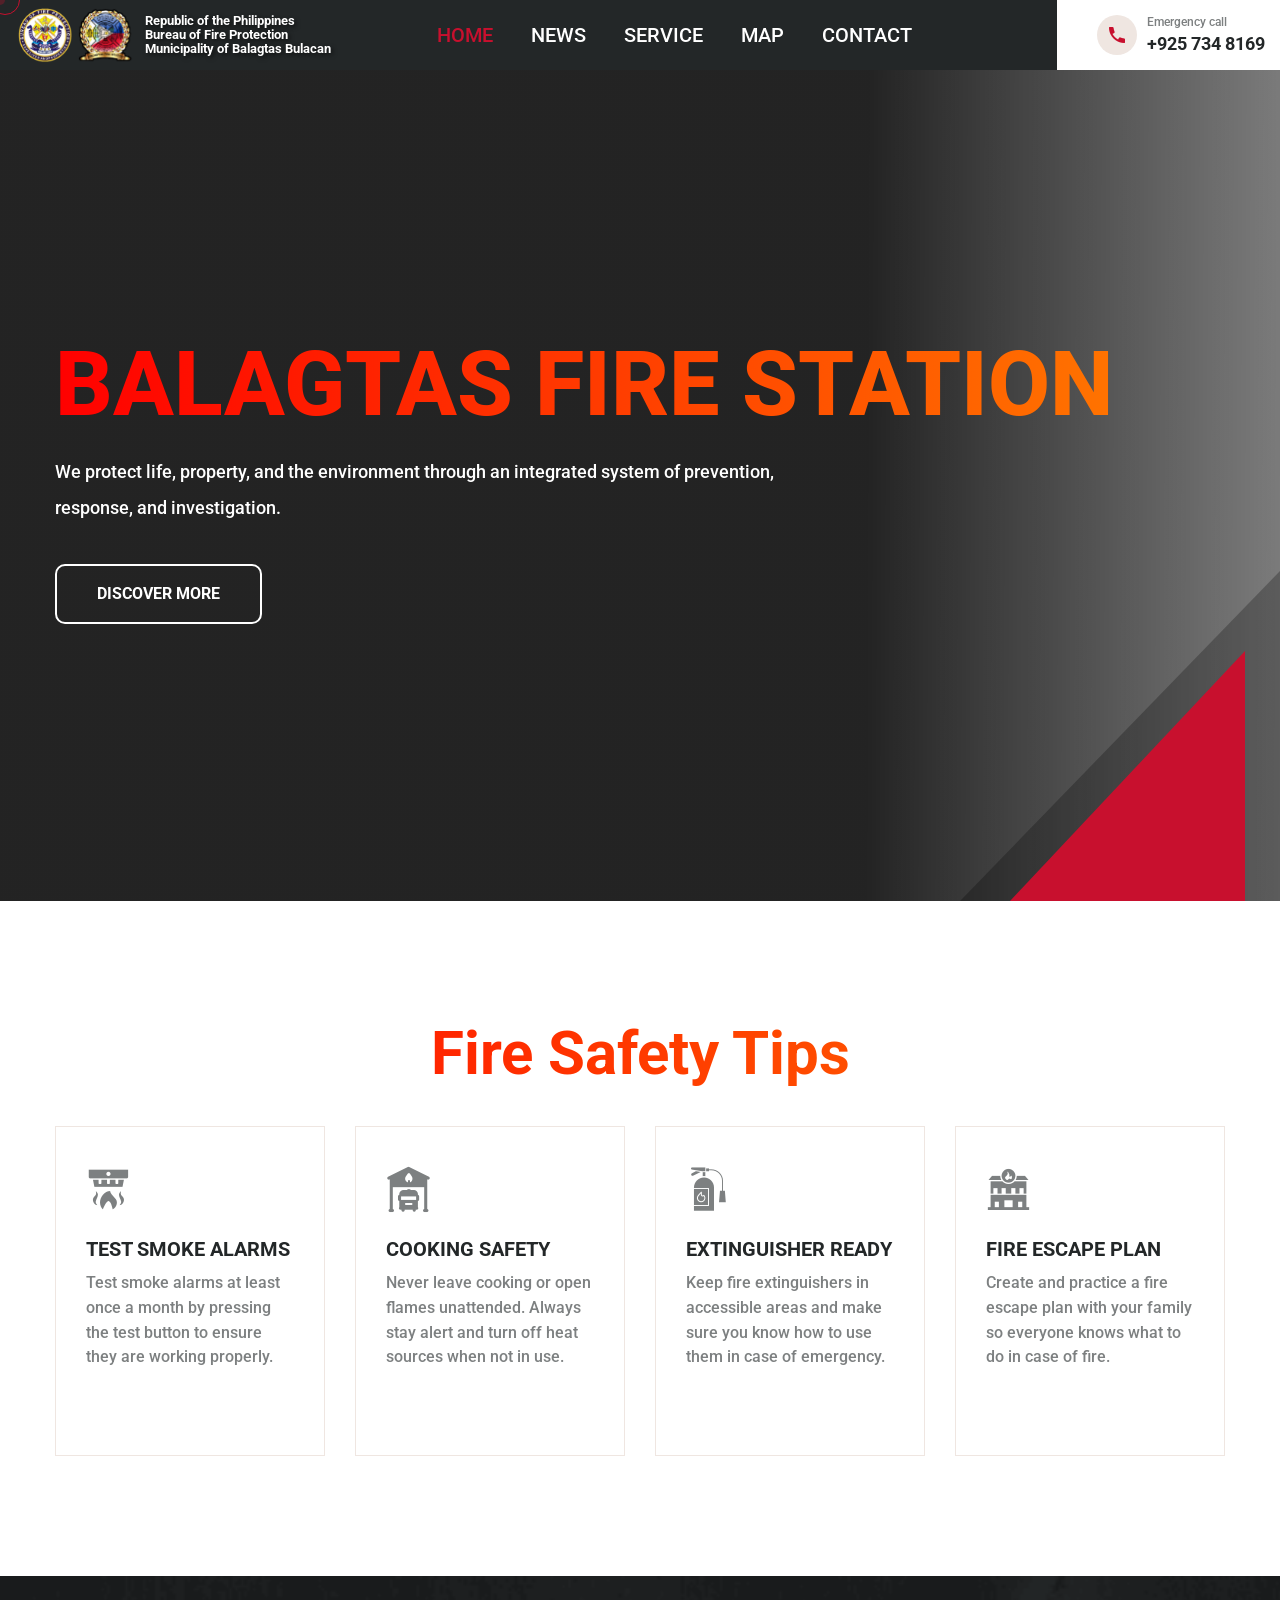
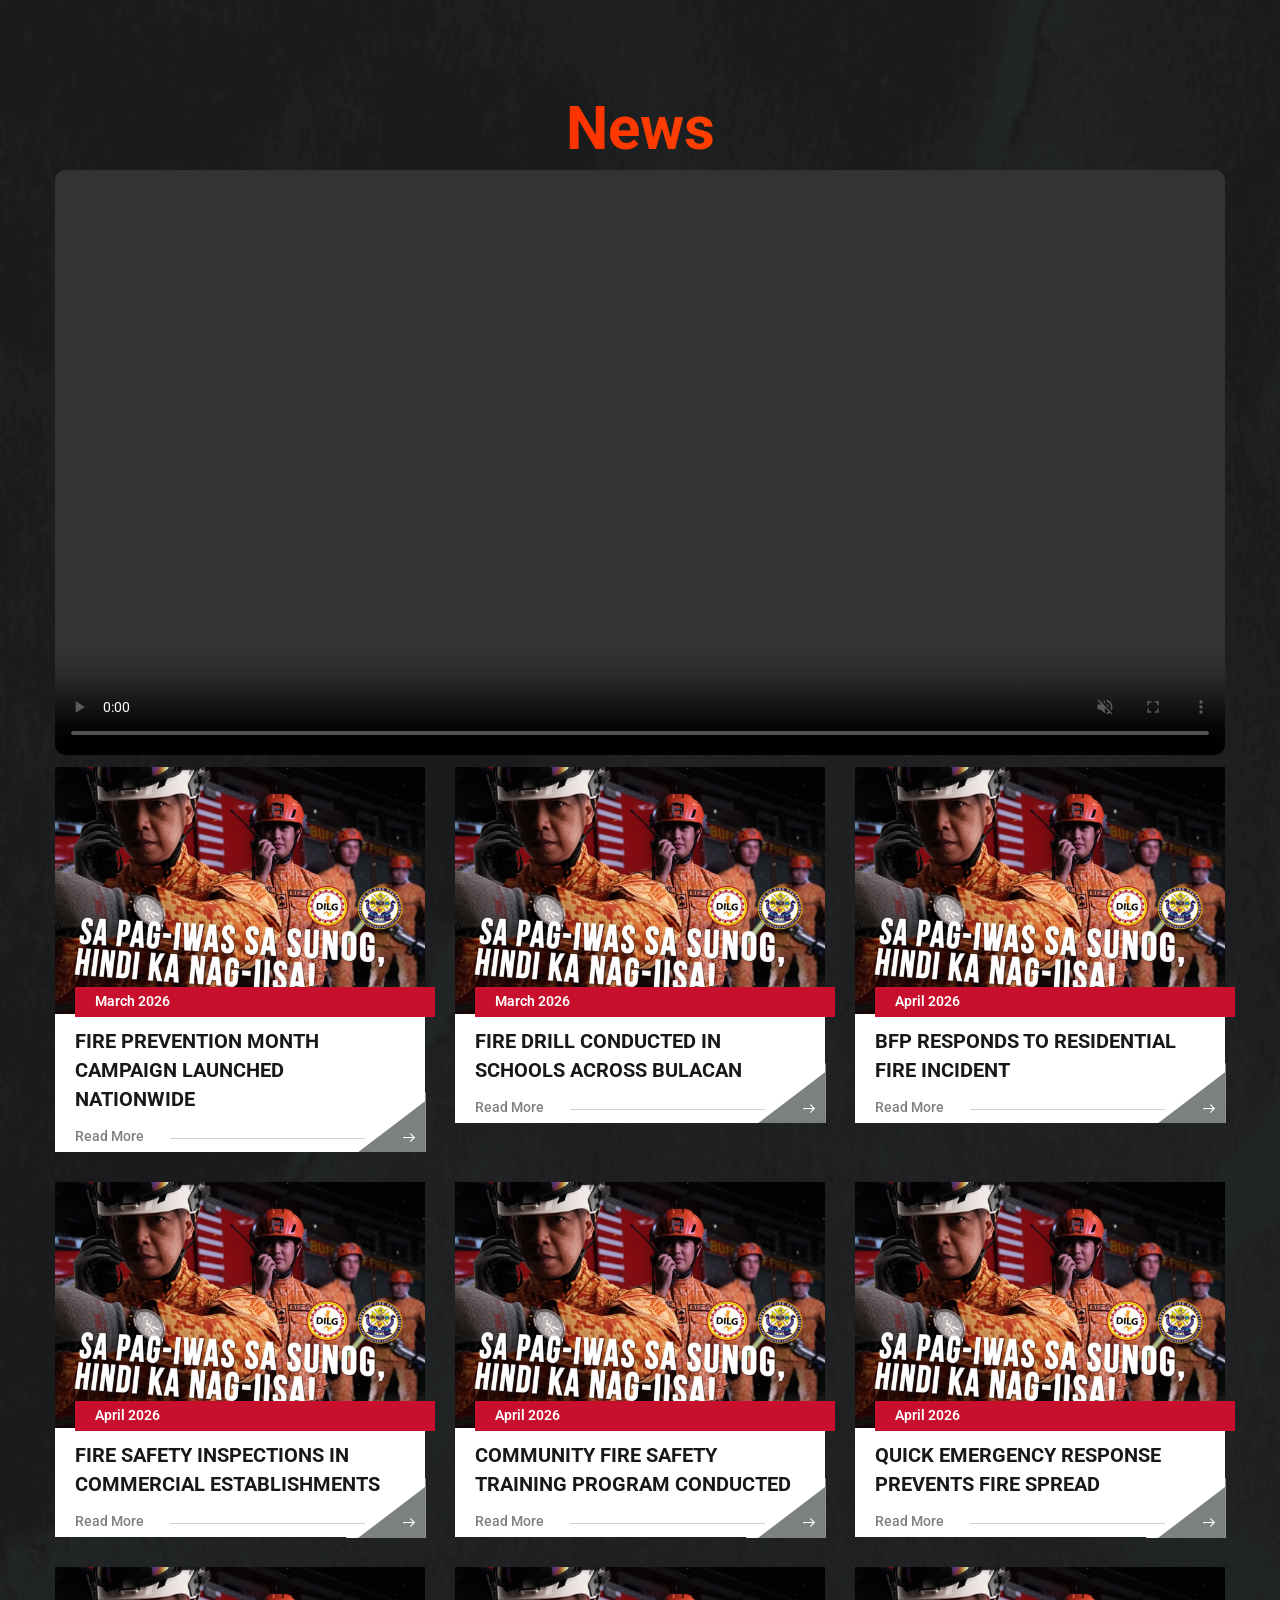
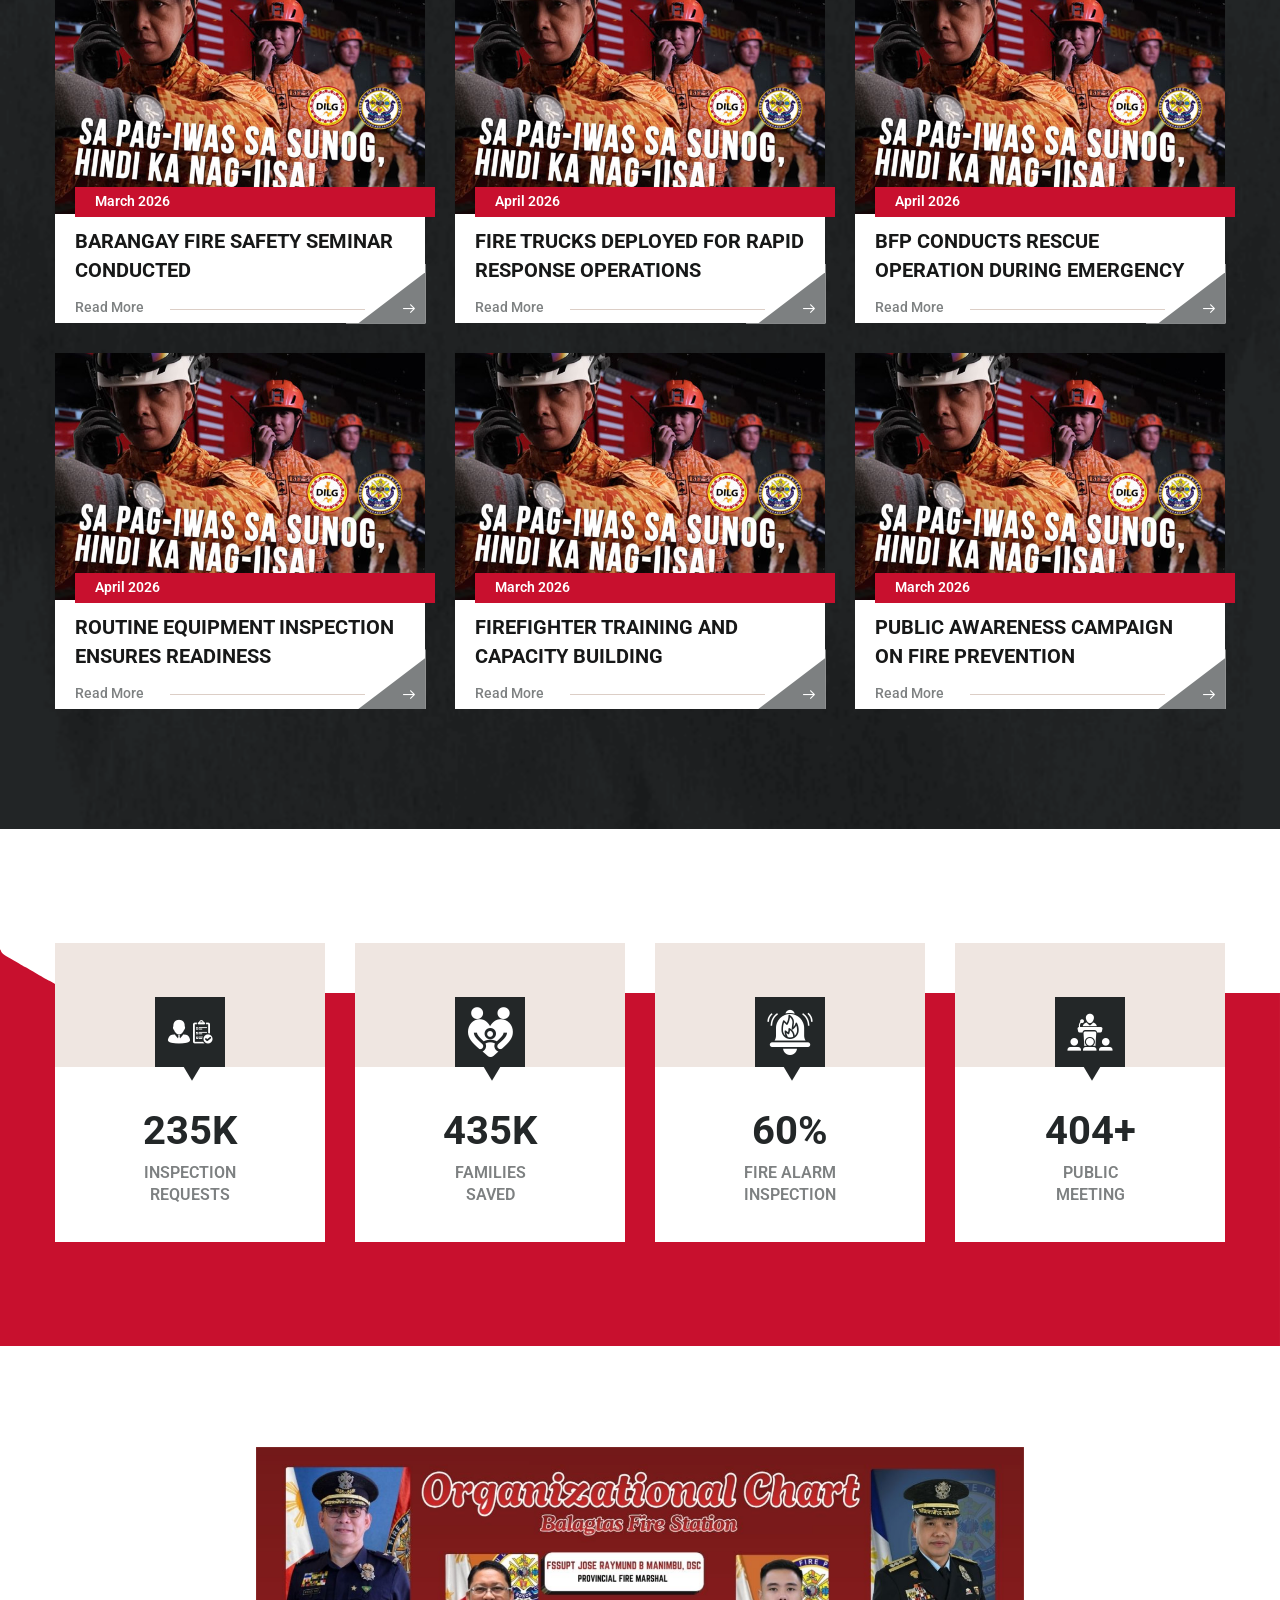
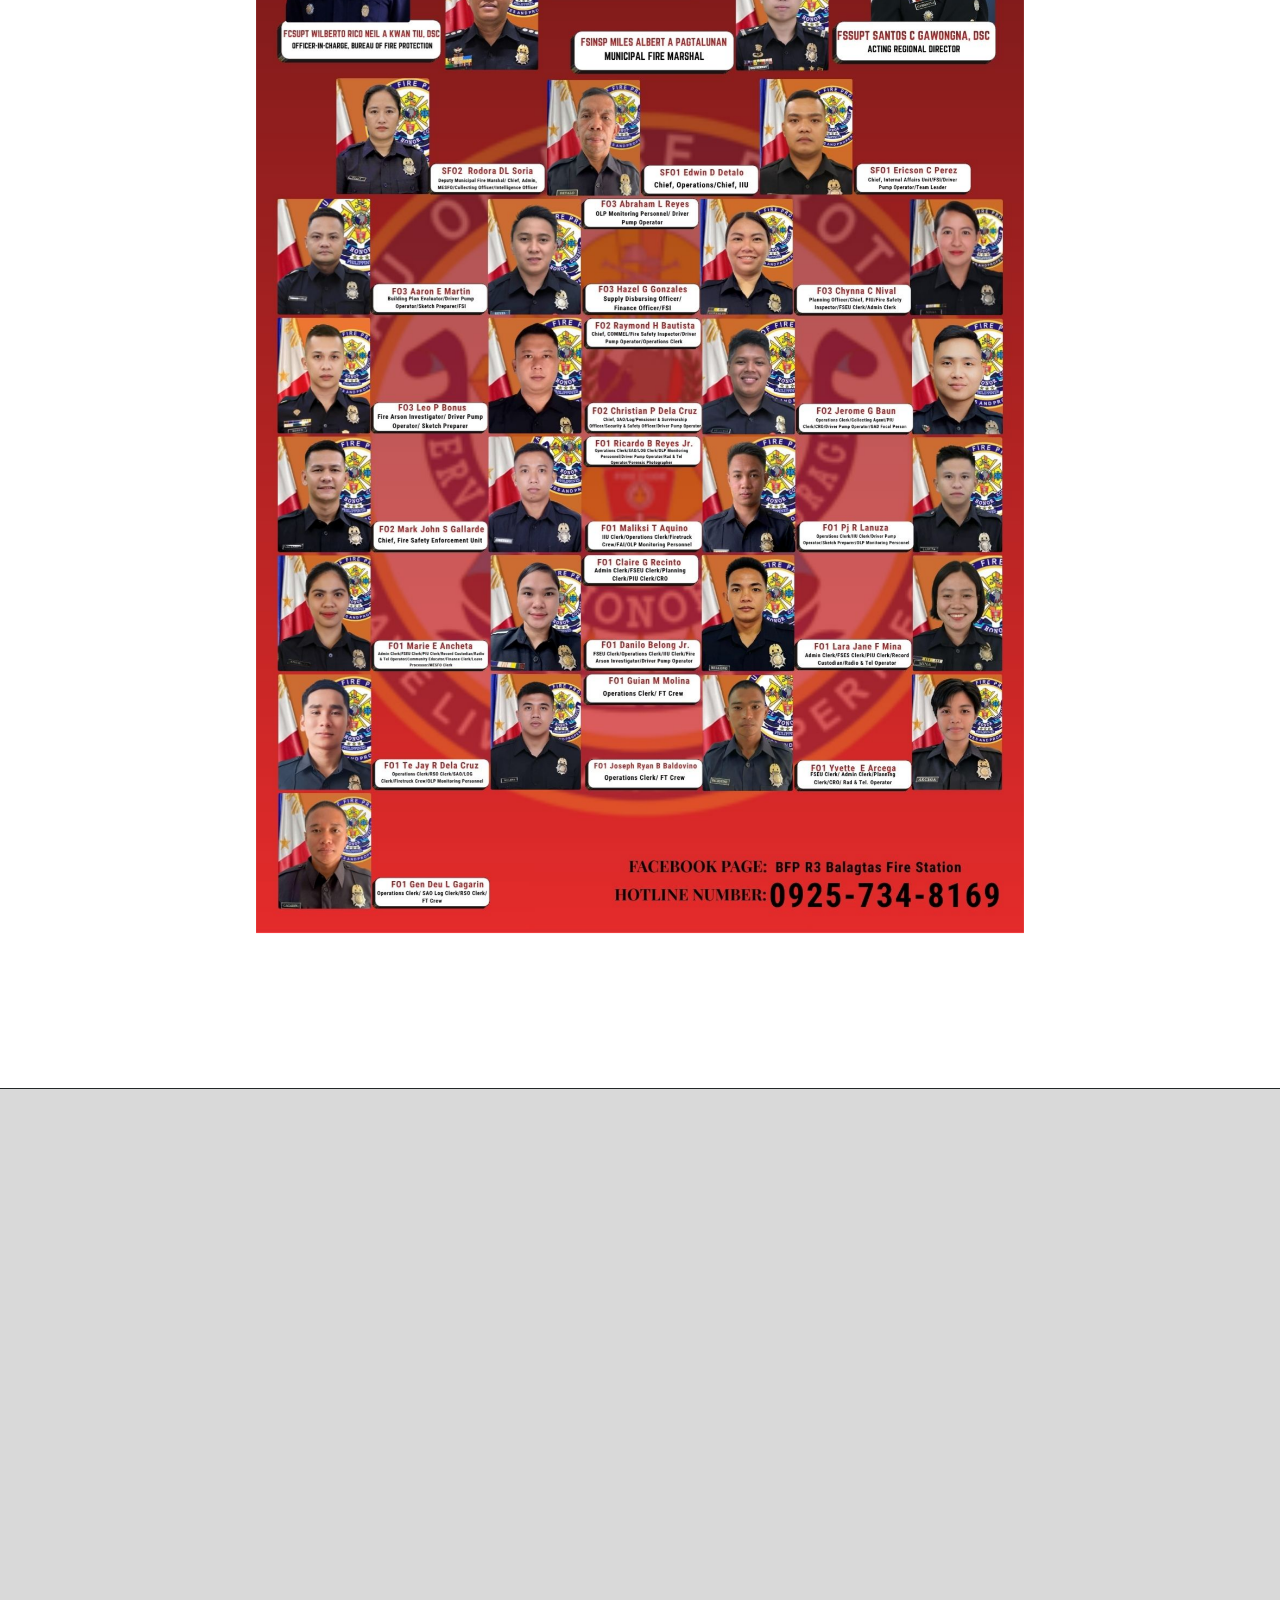
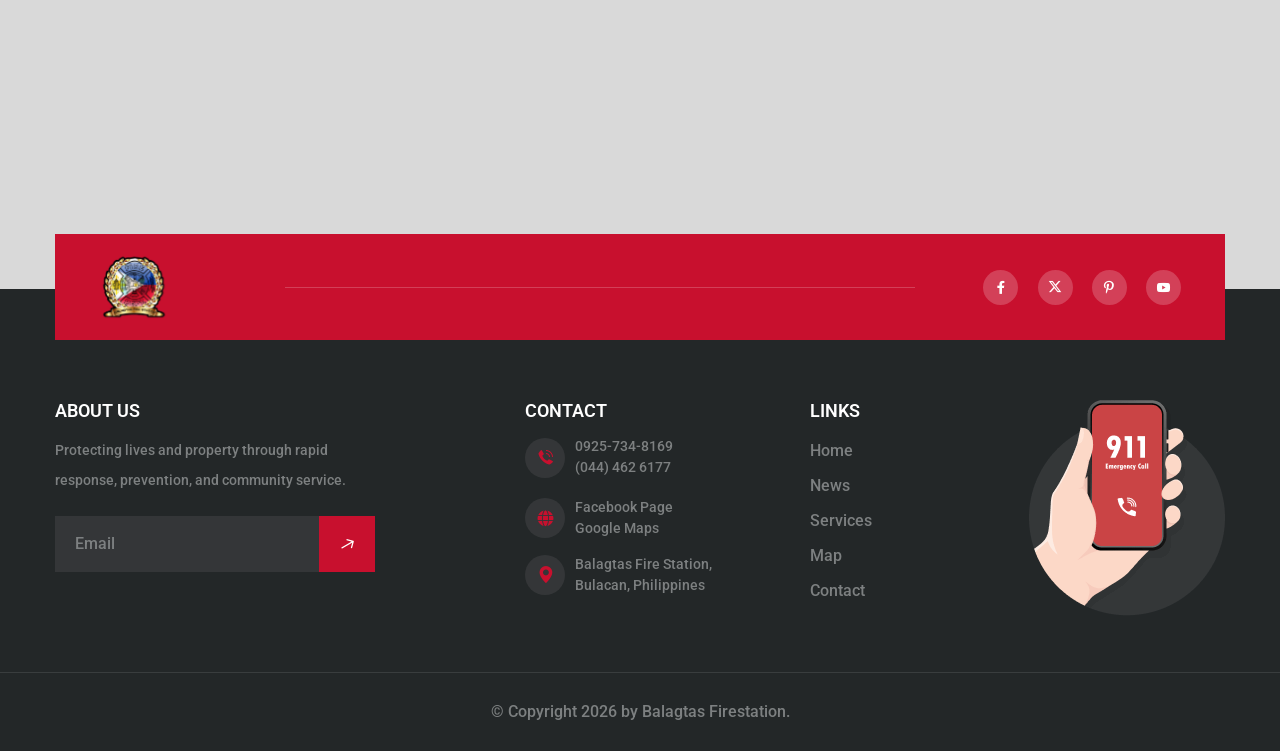
==== commit 892cfc71: "org chart resize" ====
--- a/index.html
+++ b/index.html
@@ -590,7 +590,7 @@
         
         <section class="team-one team-one--page">
             <div class="our-team">
-                <img src="assets/images/our-team.jpg" width="80%" alt="Meet Our Team" />
+                <img src="assets/images/our-team.jpg" width="60%" alt="Meet Our Team"/>
             </div>
         </section>
         <footer class="main-footer">
--- a/assets/css/styles.css
+++ b/assets/css/styles.css
@@ -1223,16 +1223,16 @@
   }
 }
 .team-one--page {
-  padding: 120px 0px;
+  padding: 100px 0px;
 }
 @media (max-width: 991px) {
   .team-one--page {
-    padding: 100px 0px;
+    padding: 80px 0px;
   }
 }
 @media (max-width: 767px) {
   .team-one--page {
-    padding: 80px 0px;
+    padding: 60px 0px;
   }
 }
 .team-one--home {
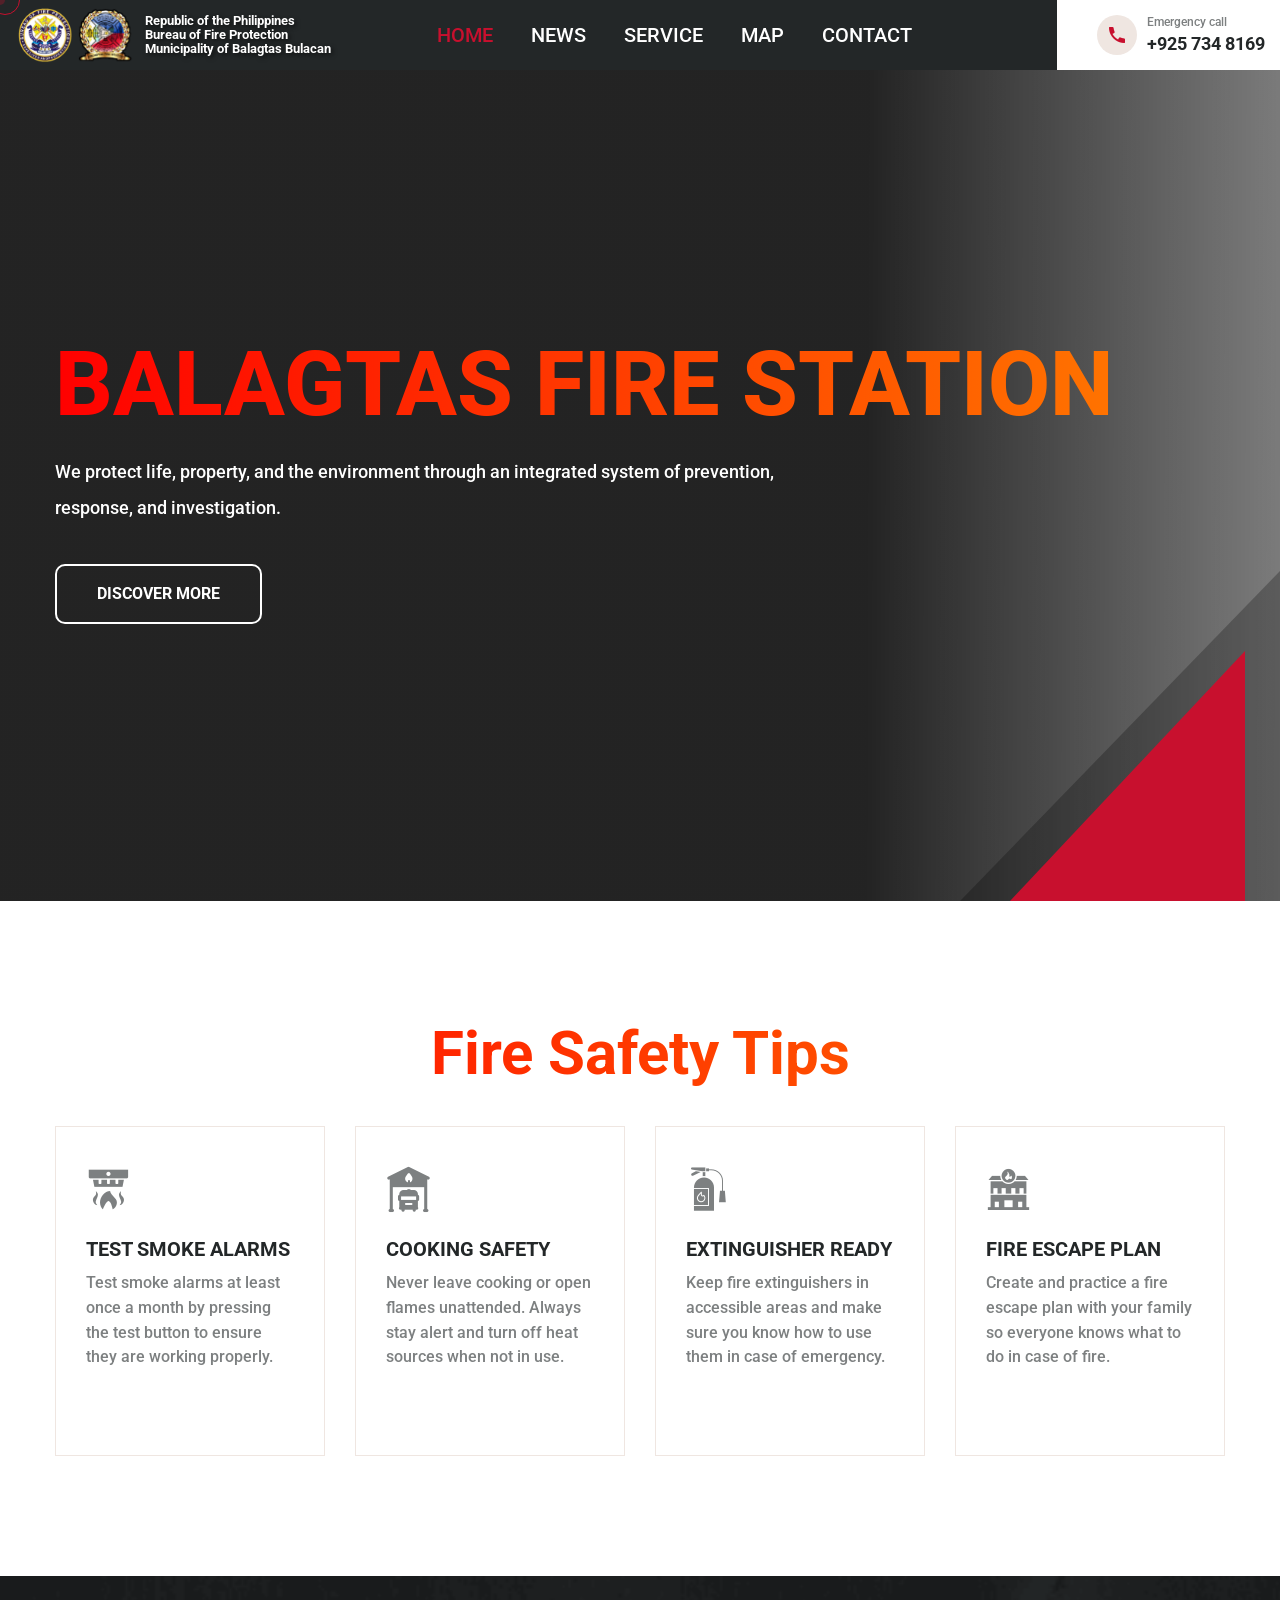
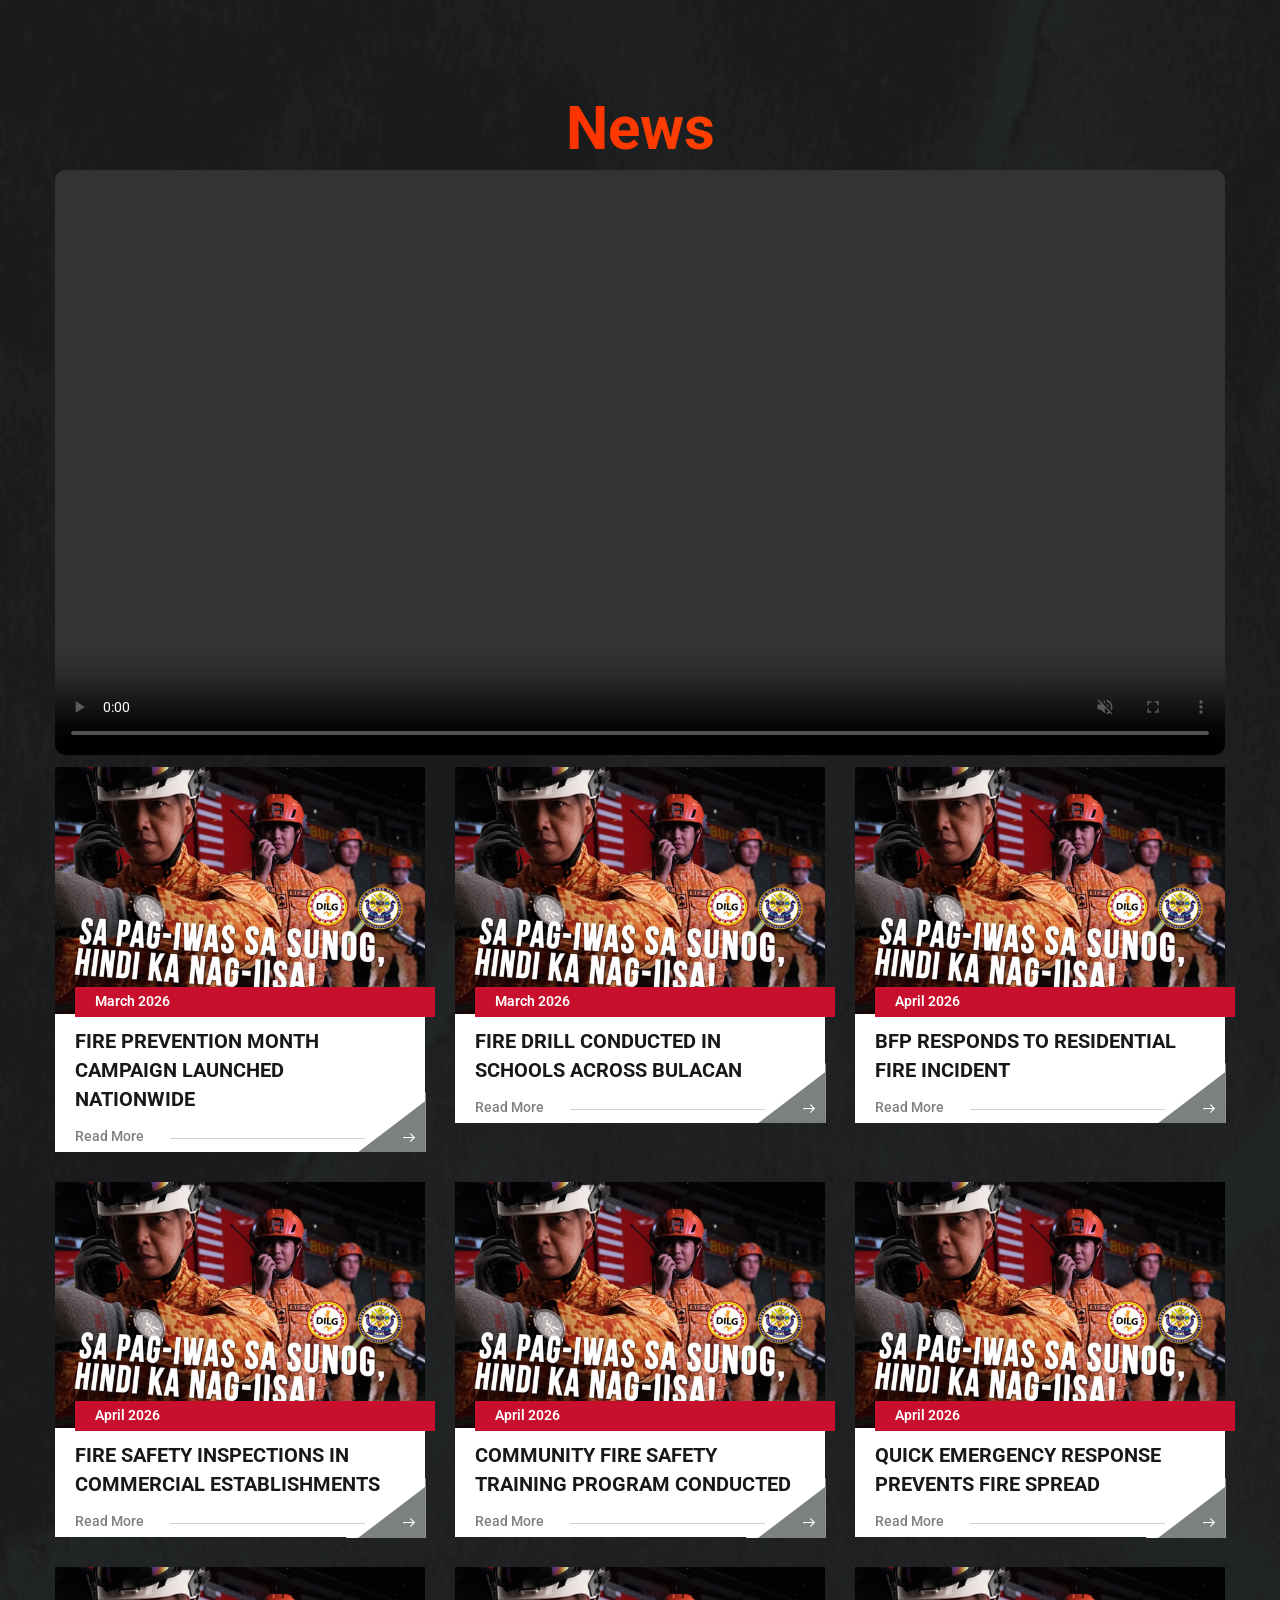
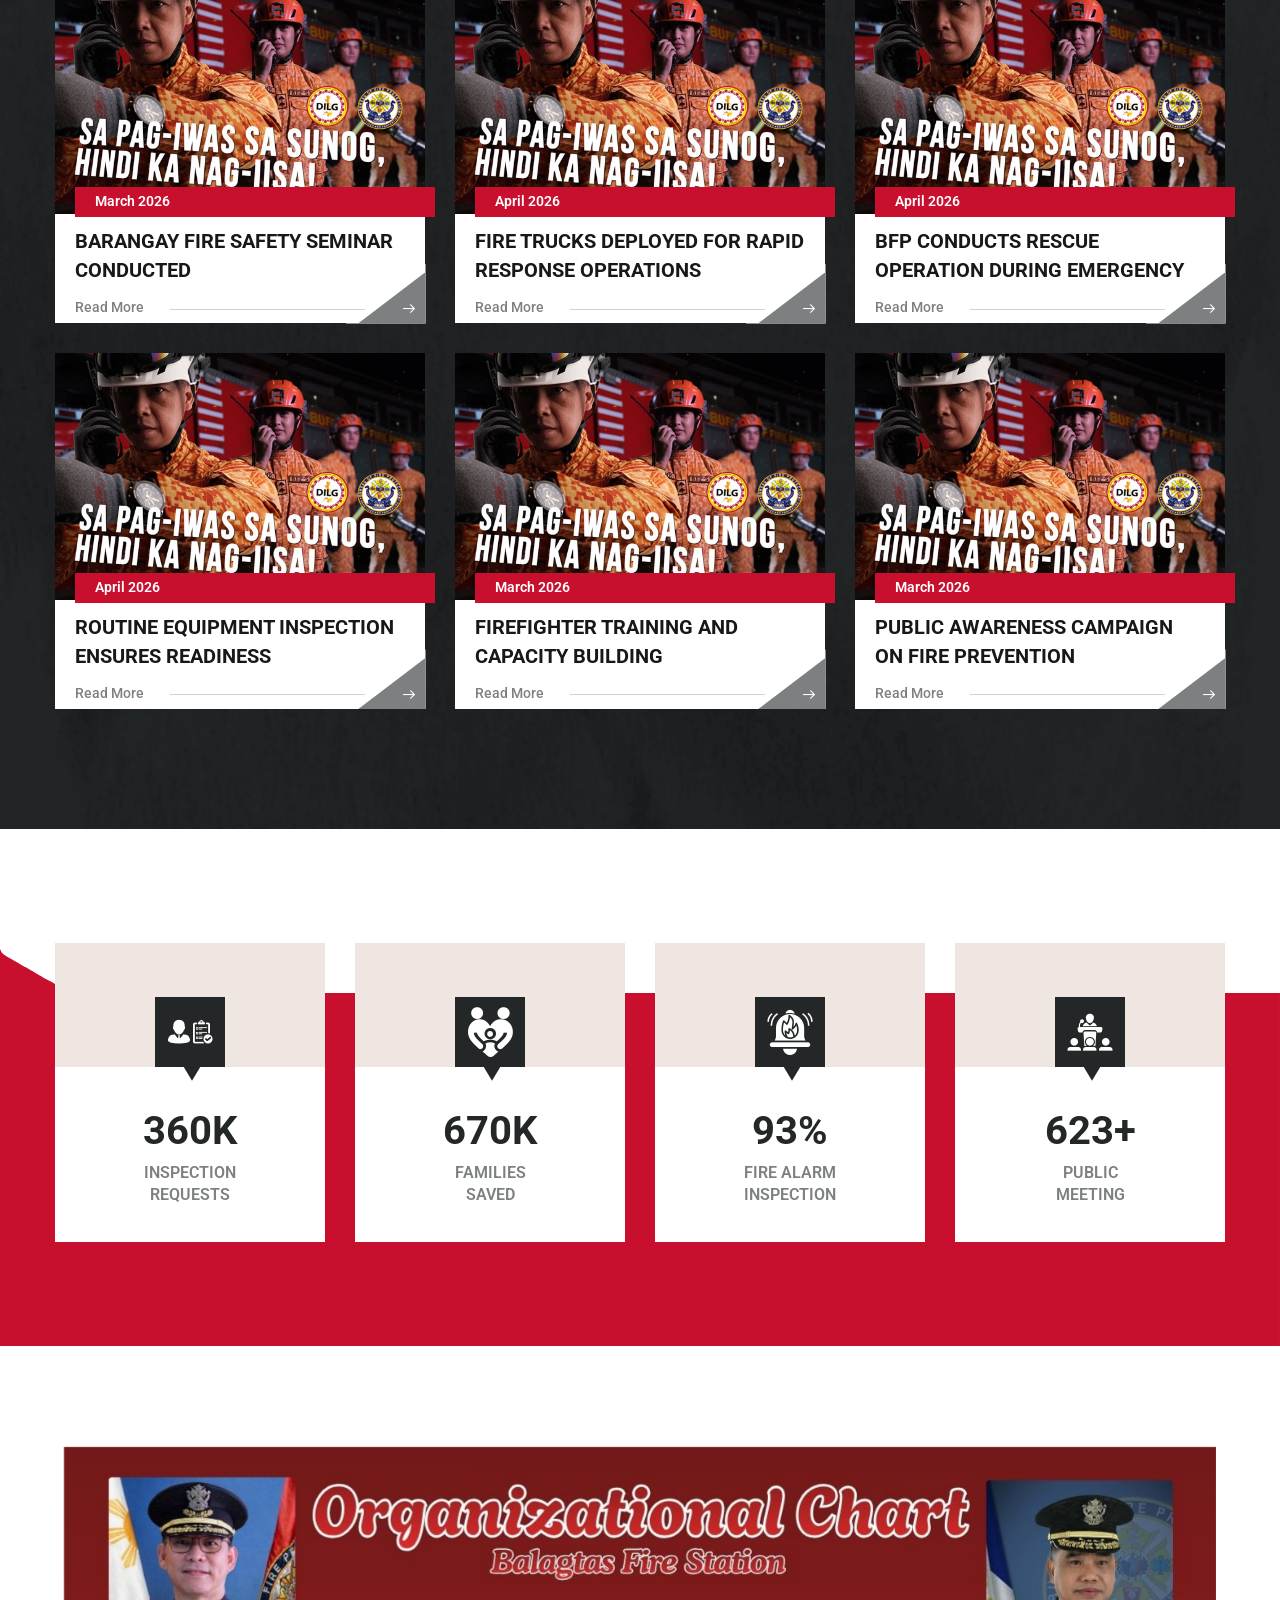
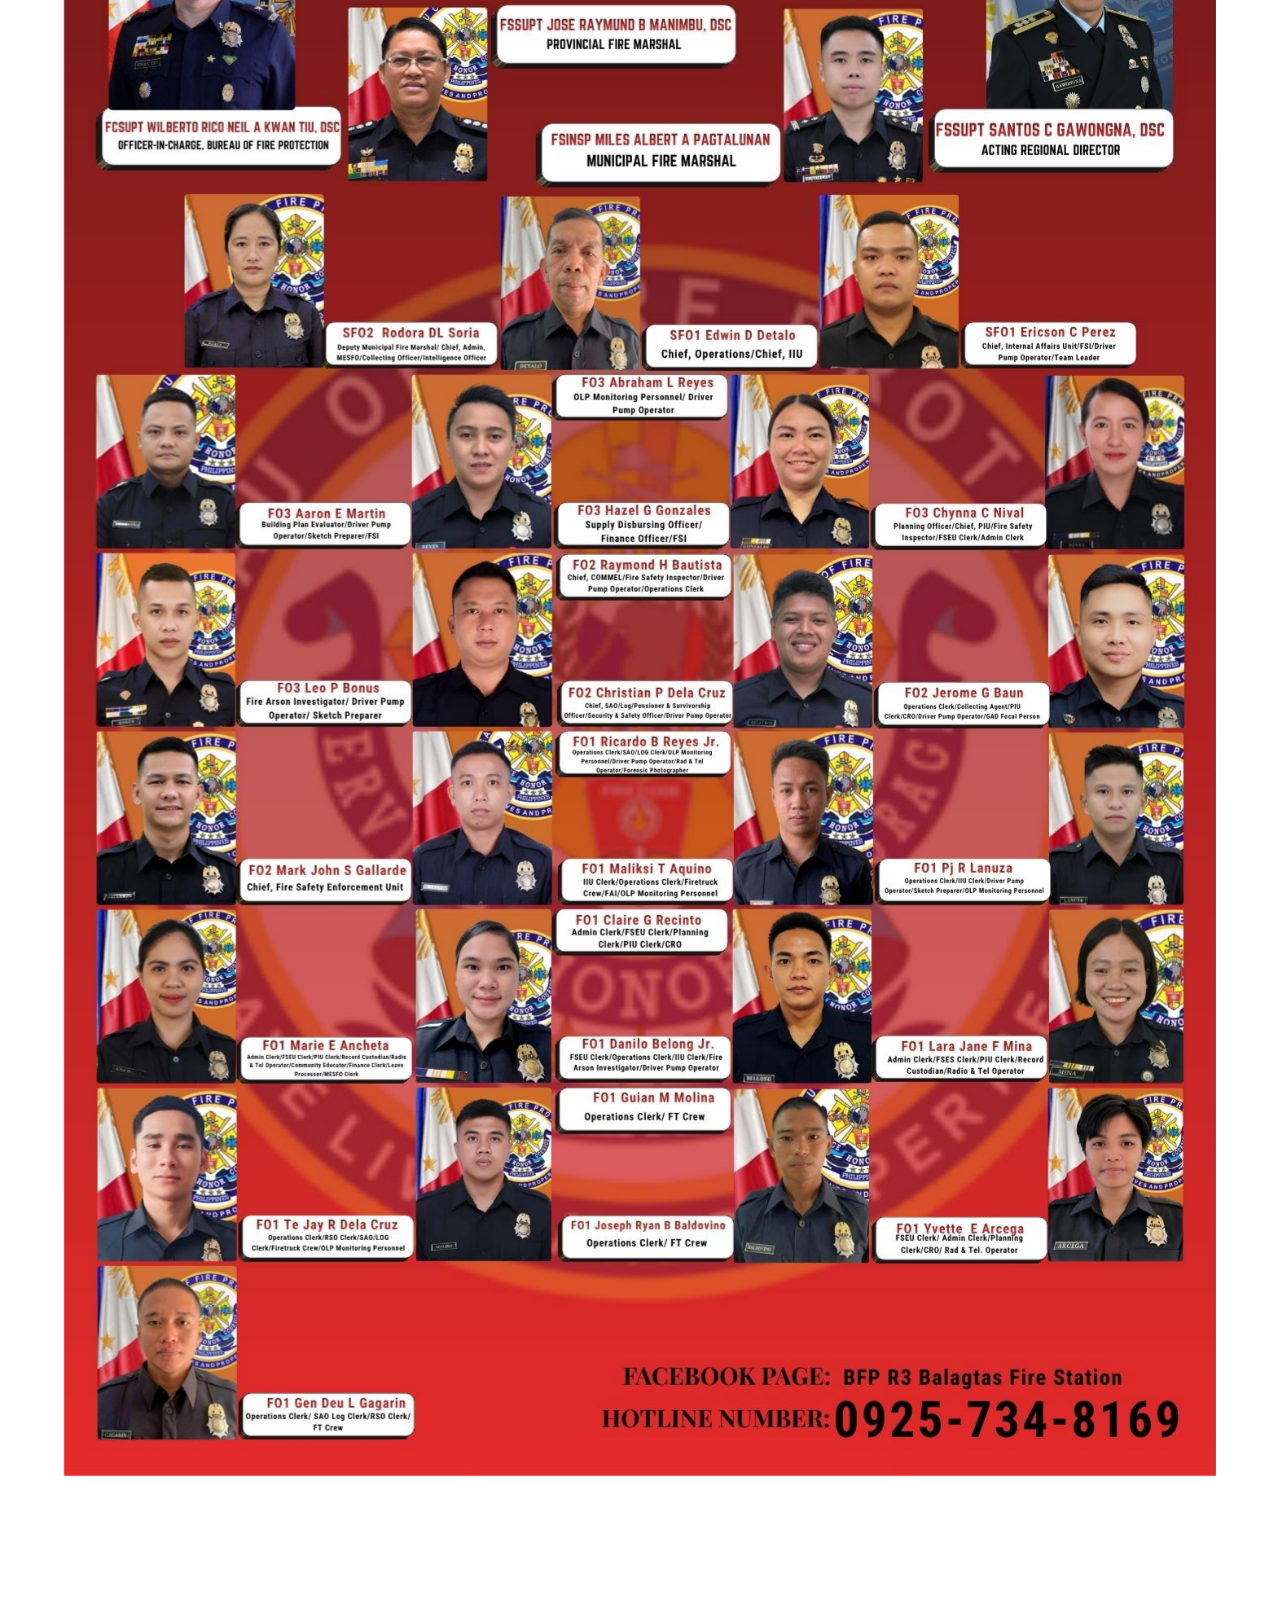
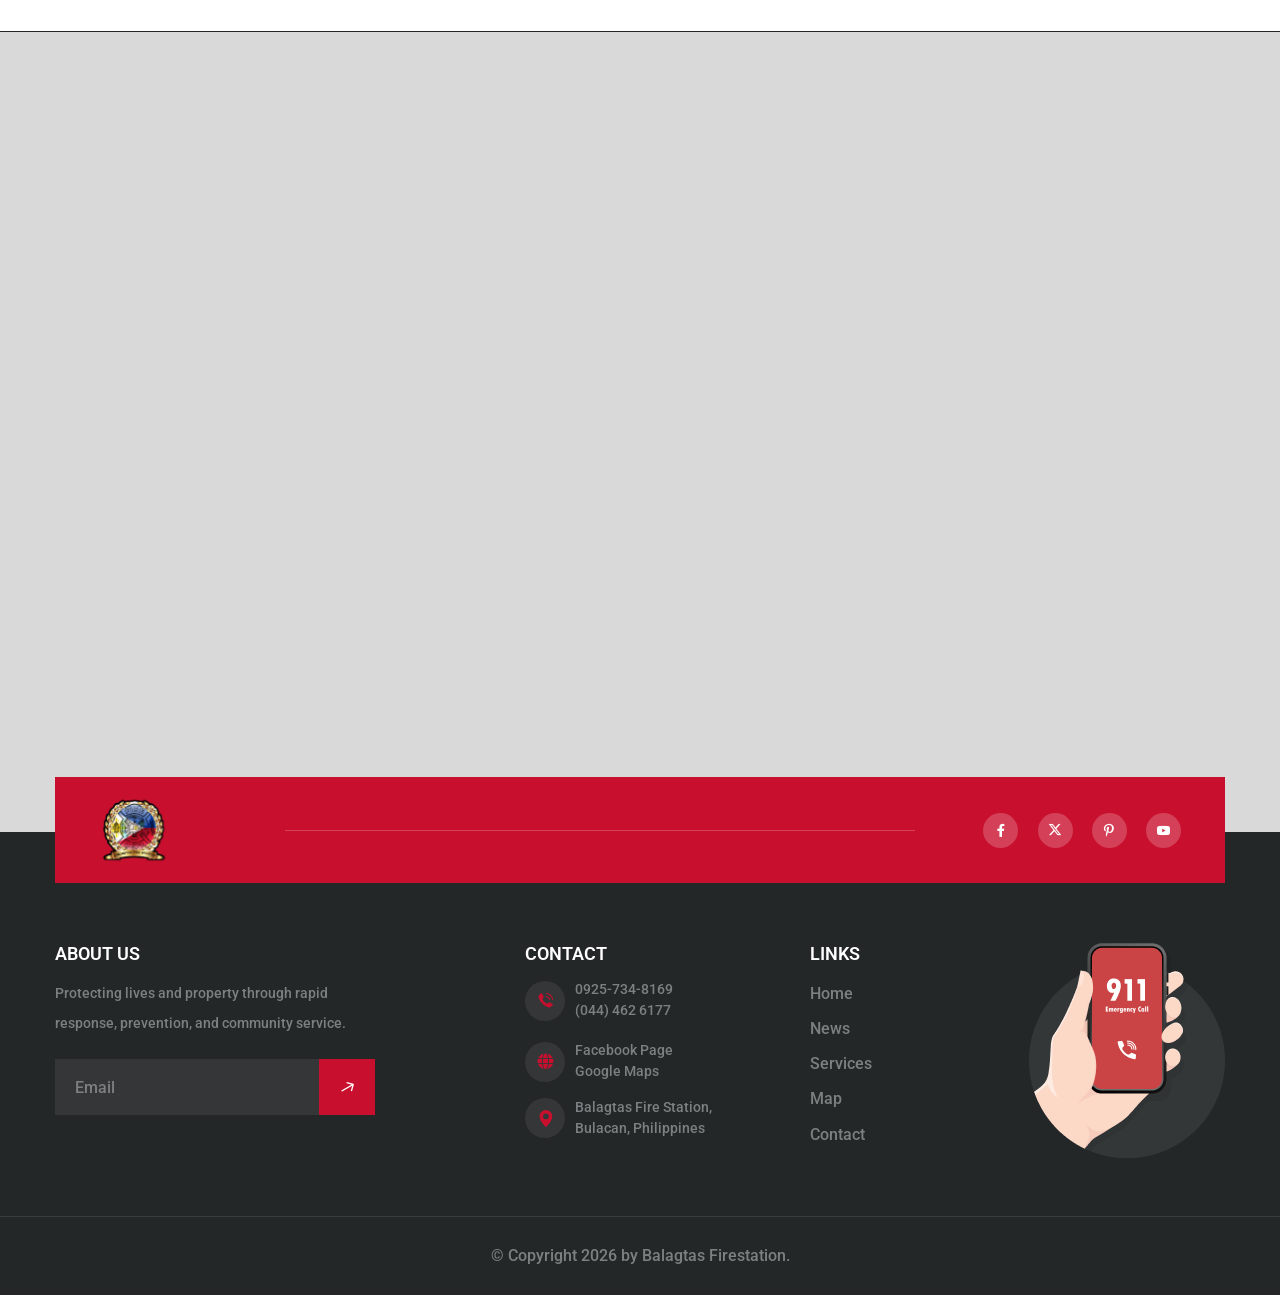
==== commit 1d0db2c1: "UI response of org chart updated" ====
--- a/index.html
+++ b/index.html
@@ -590,7 +590,7 @@
         
         <section class="team-one team-one--page">
             <div class="our-team">
-                <img src="assets/images/our-team.jpg" width="60%" alt="Meet Our Team"/>
+                <img src="assets/images/our-team.jpg" width="90%" alt="Meet Our Team"/>
             </div>
         </section>
         <footer class="main-footer">
--- a/assets/css/styles.css
+++ b/assets/css/styles.css
@@ -13566,6 +13566,13 @@
   justify-content: center;
 }
 
+@media (min-width: 1500px) {
+  .our-team img {
+    max-width: 1200px;
+    height: auto;
+  }
+}
+
 .main-slider-one #mainSlider_print, .main-slider-one .owl-stage-outer, .main-slider-one .owl-stage, .main-slider-one .owl-item, .main-slider-one .item {
   height: calc(100vh - 69px);;
 }
